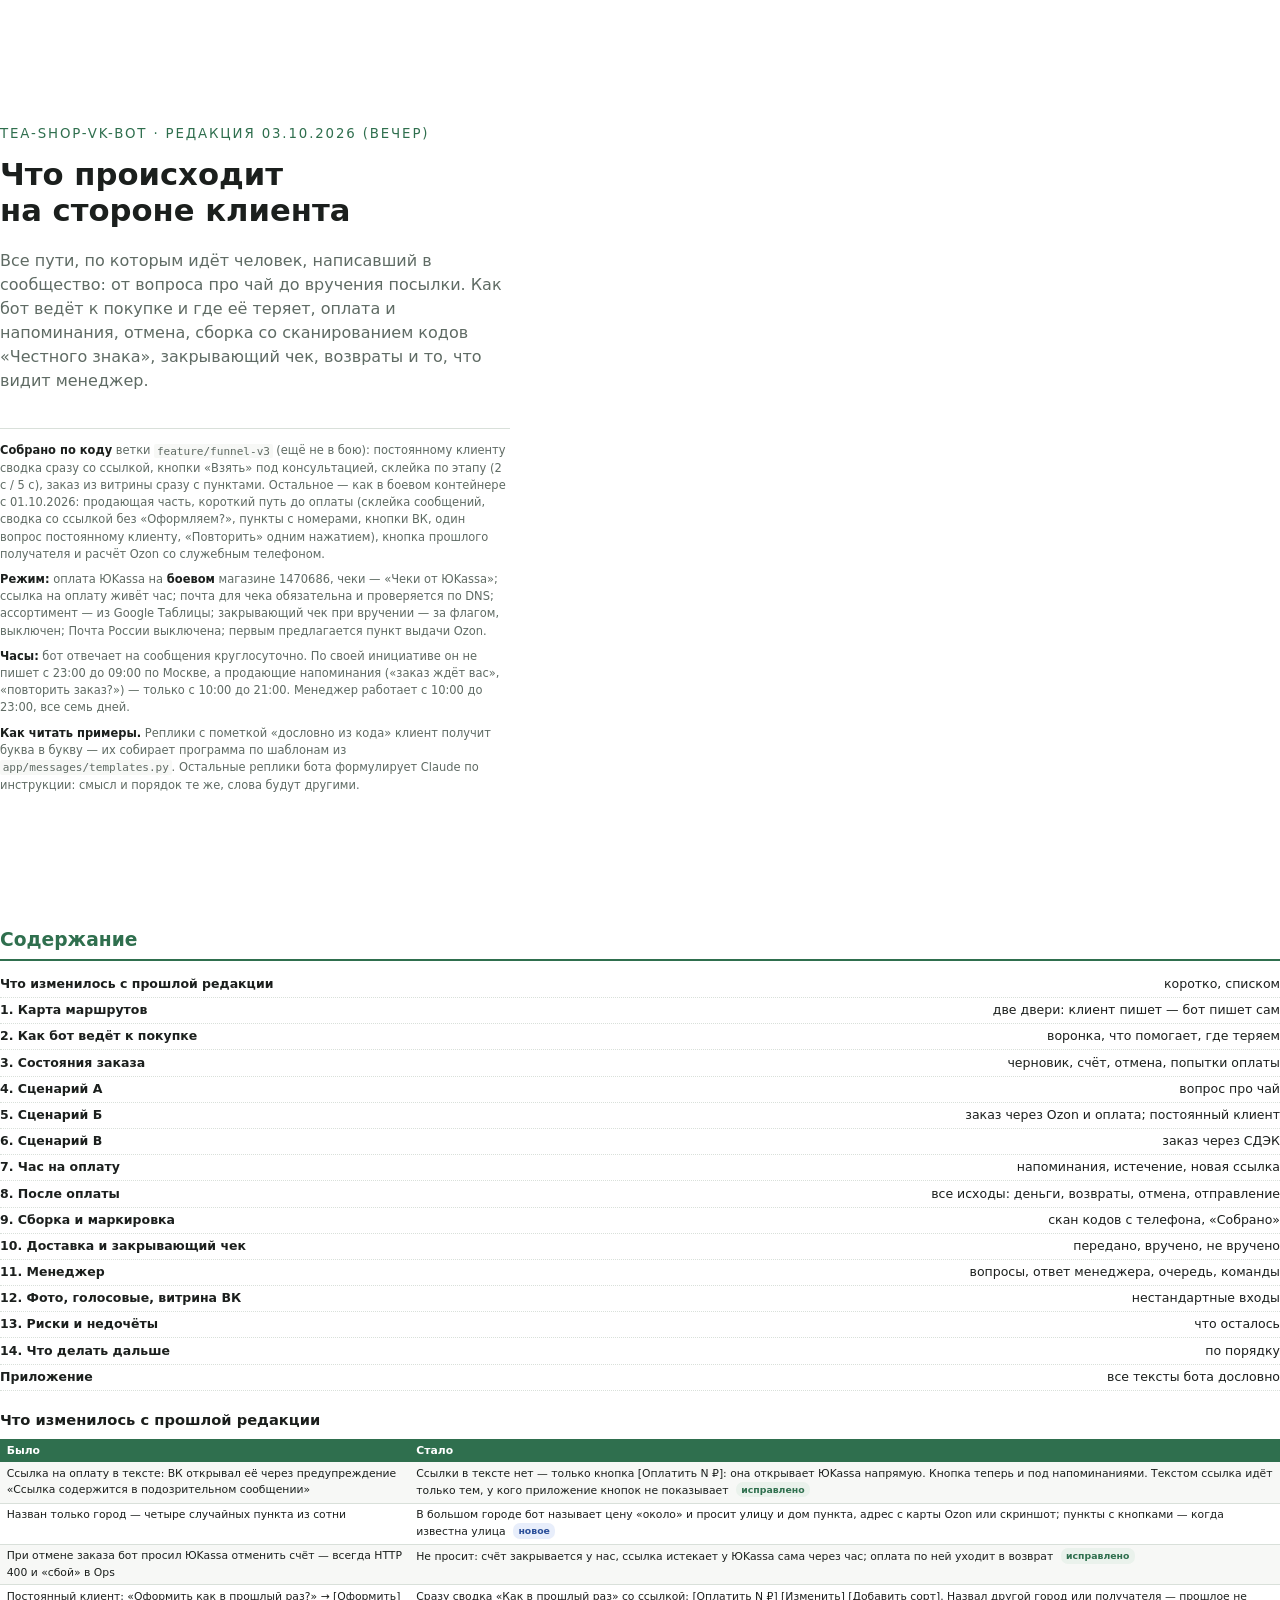
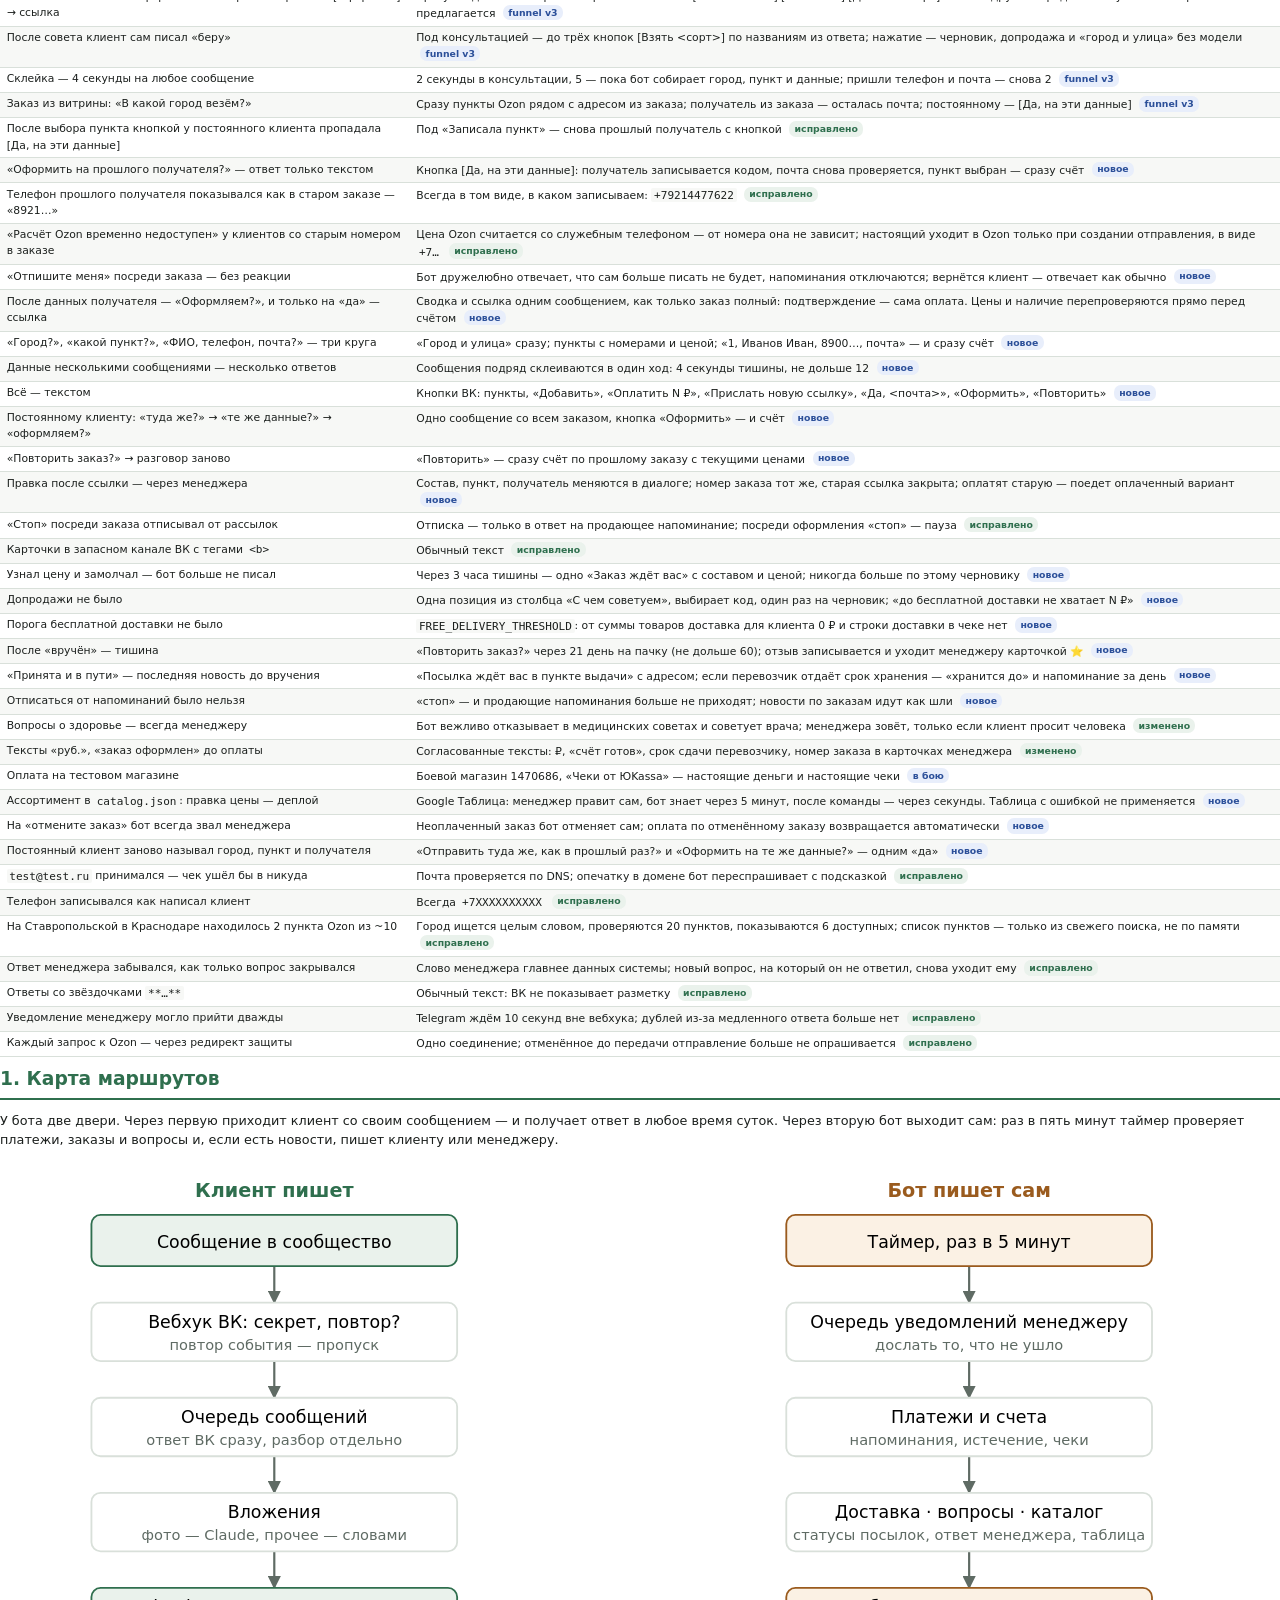
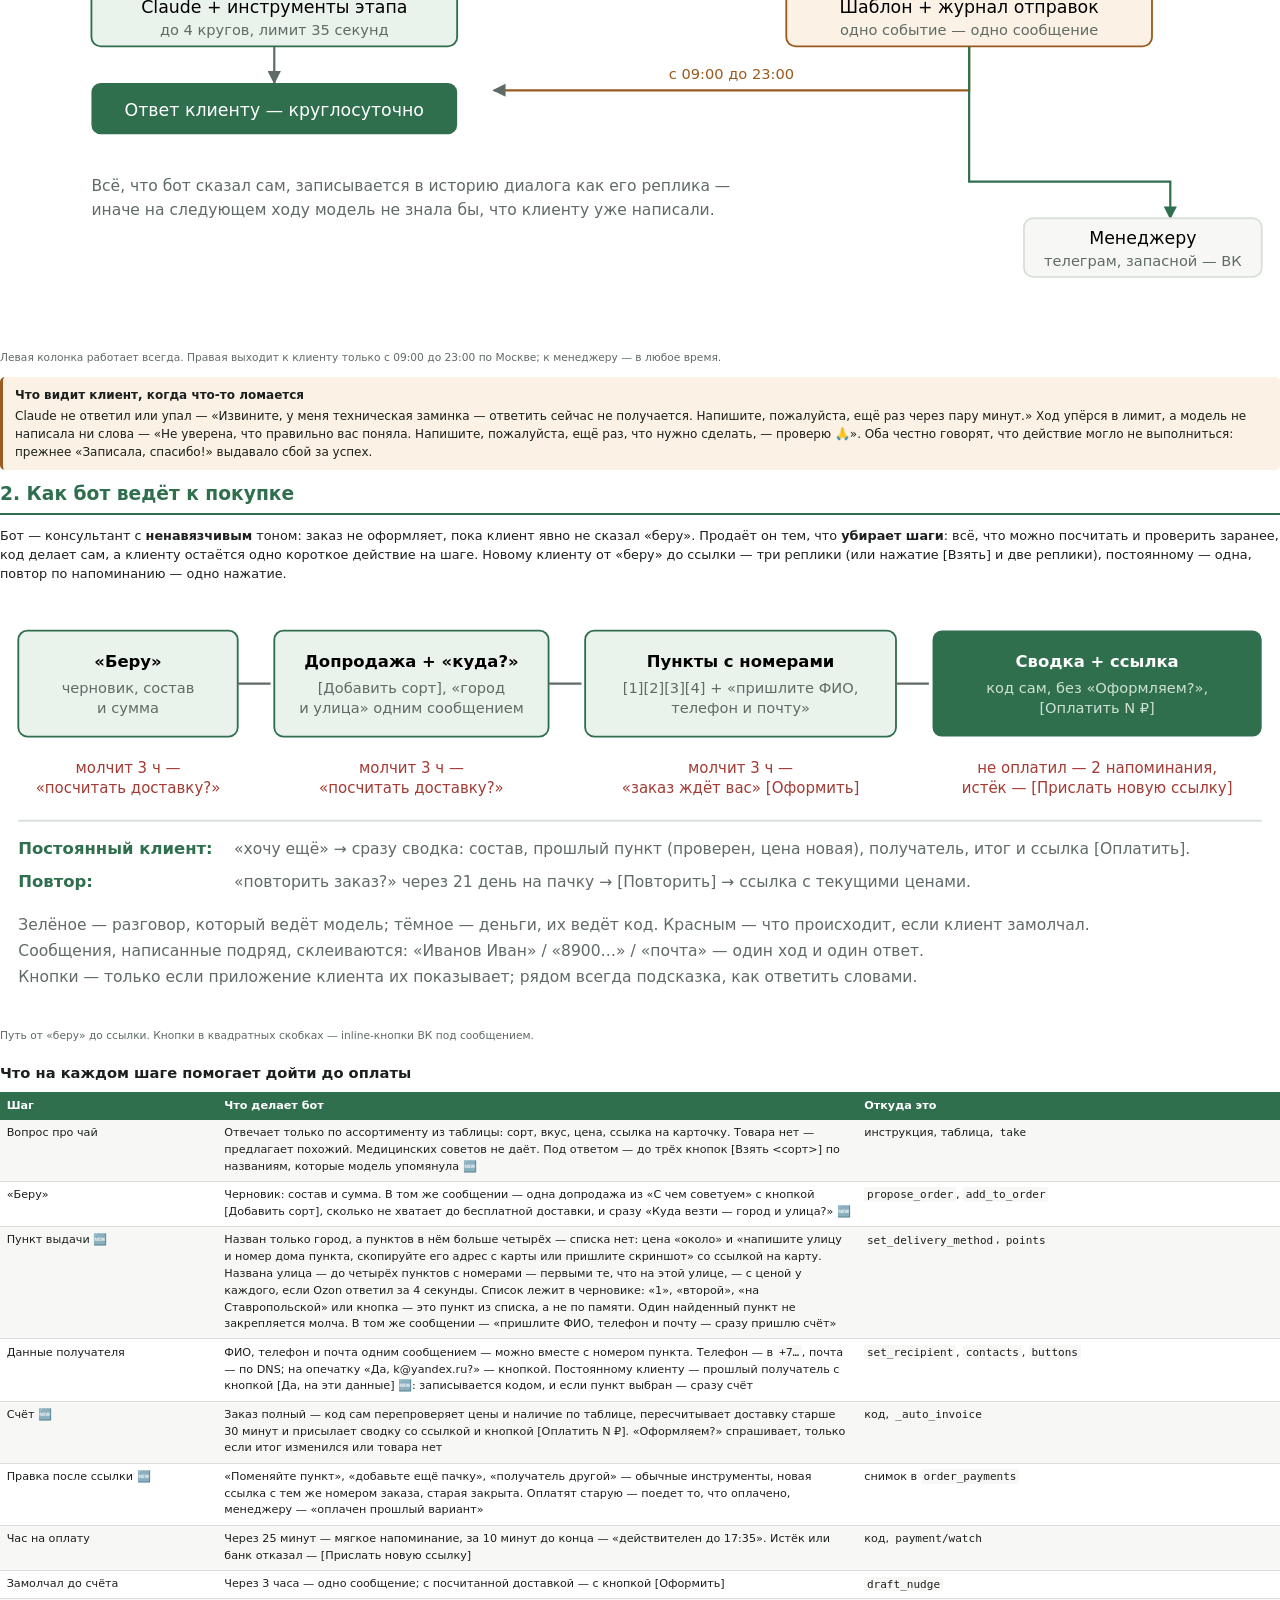
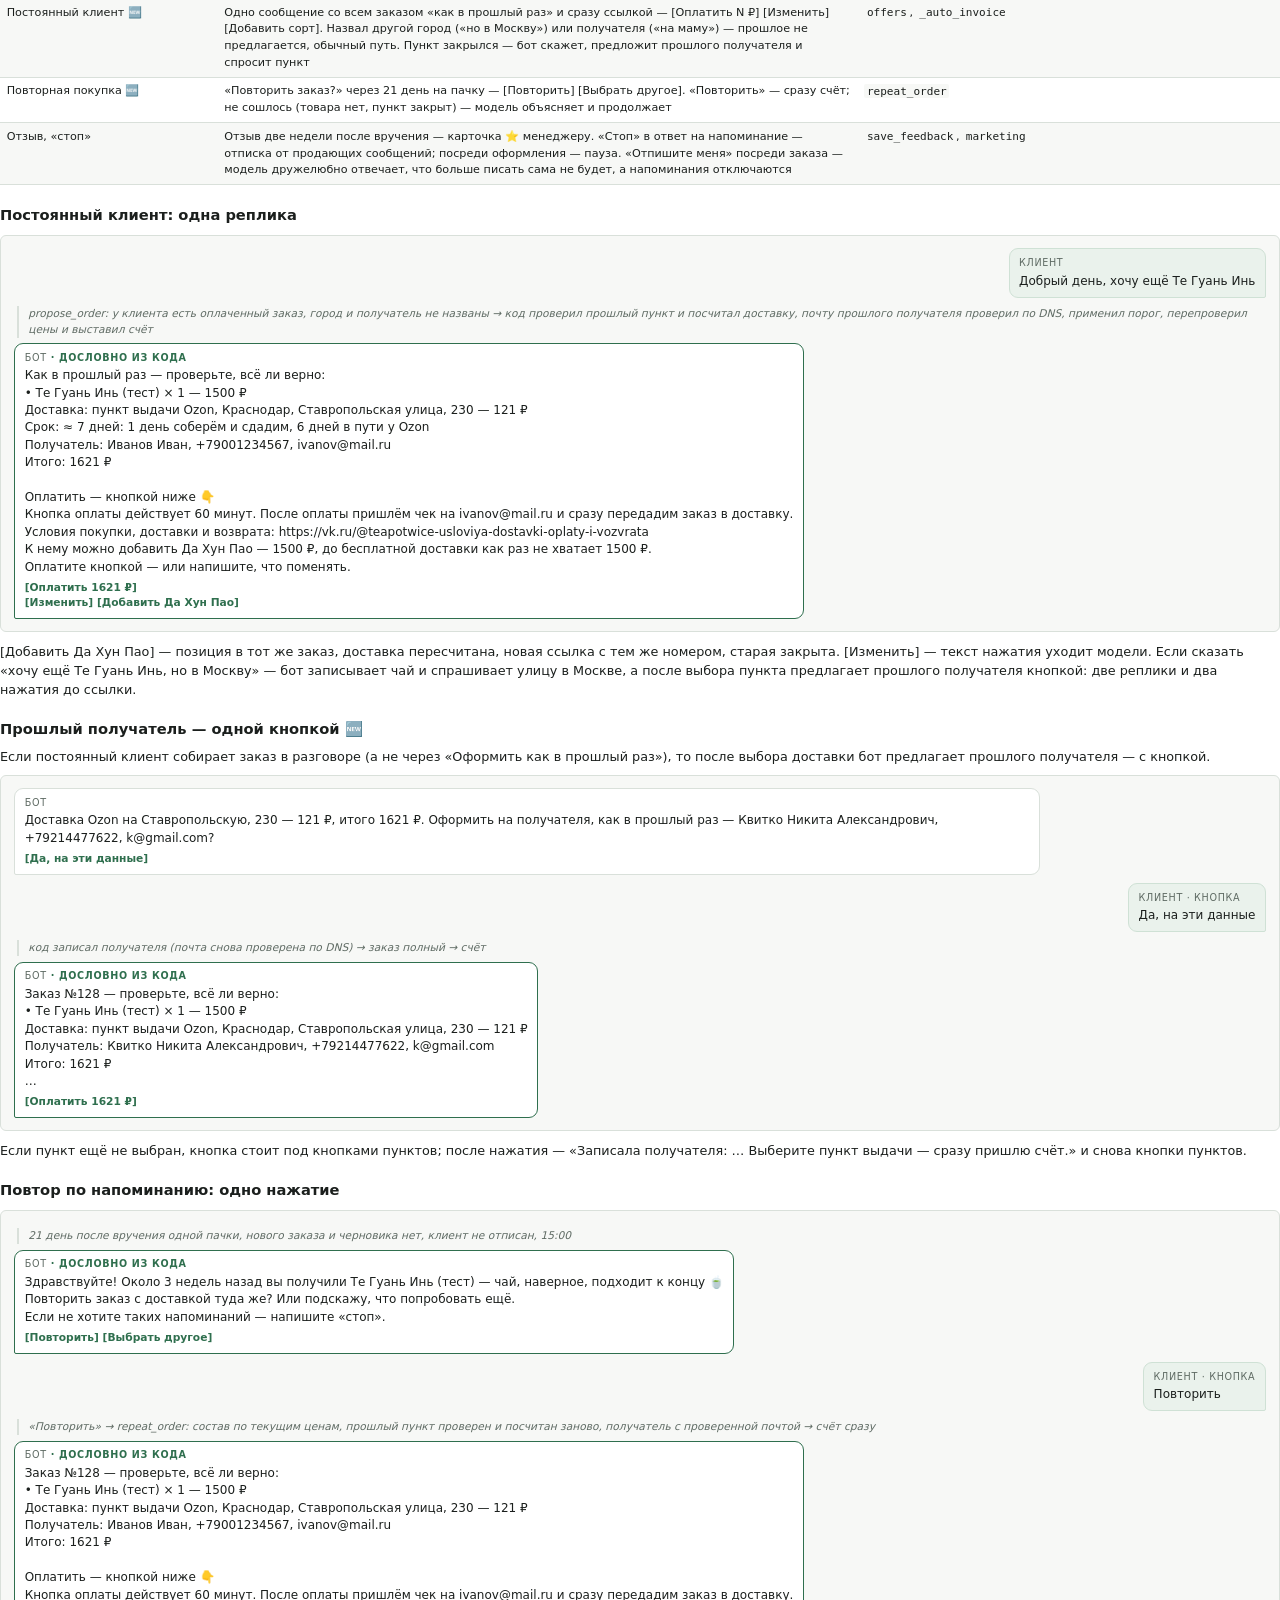
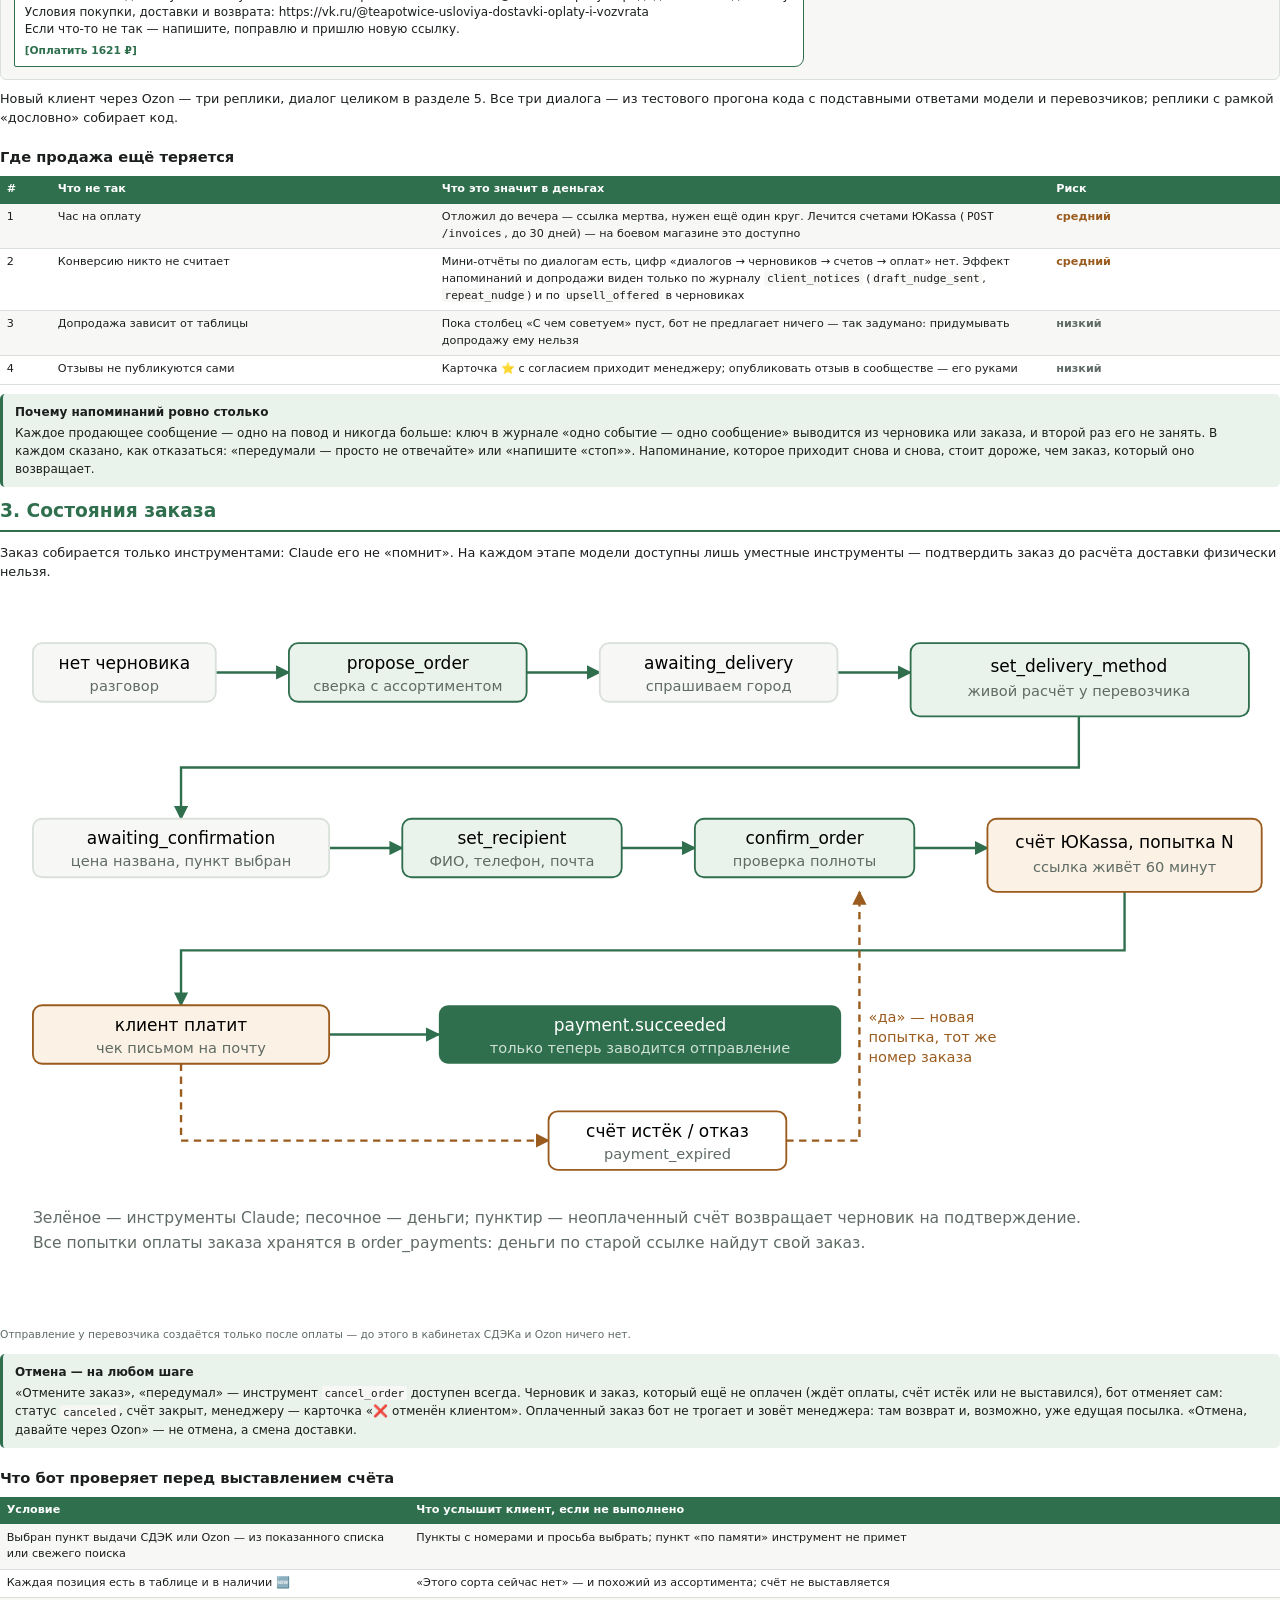
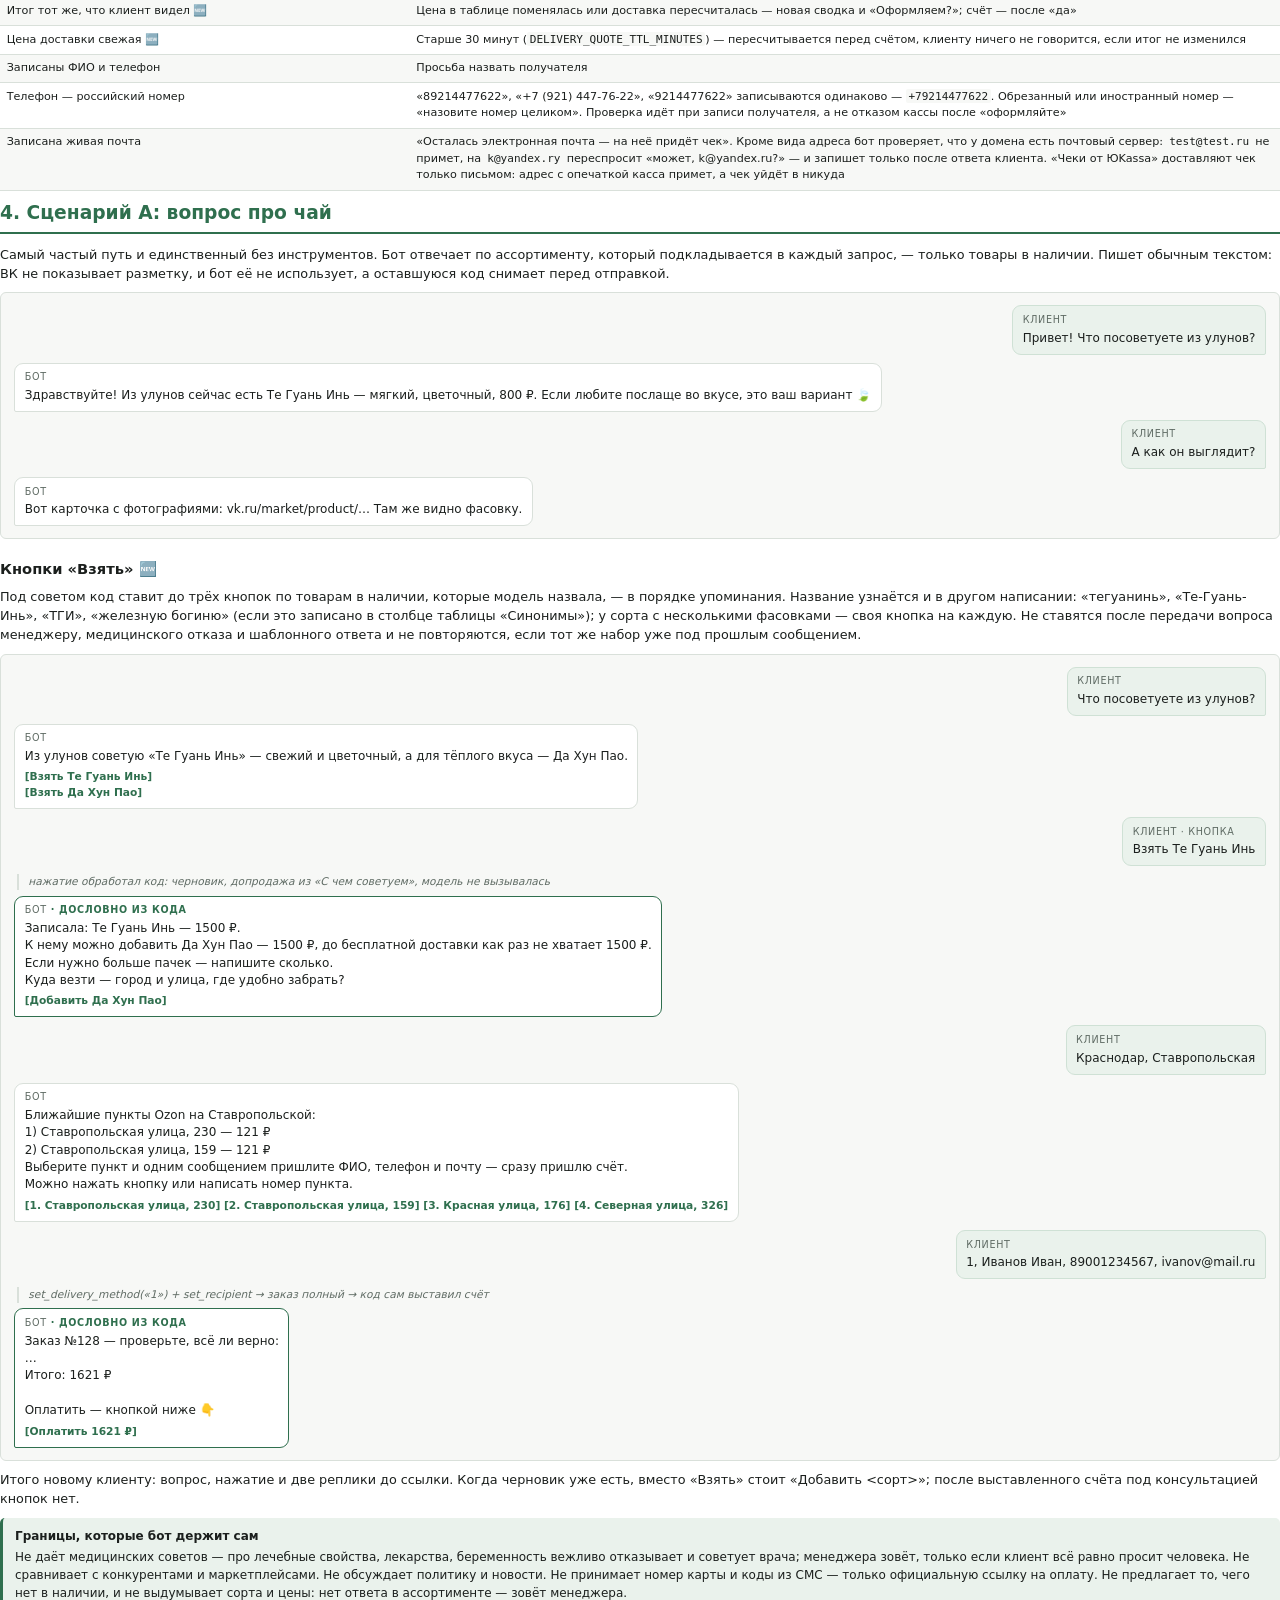
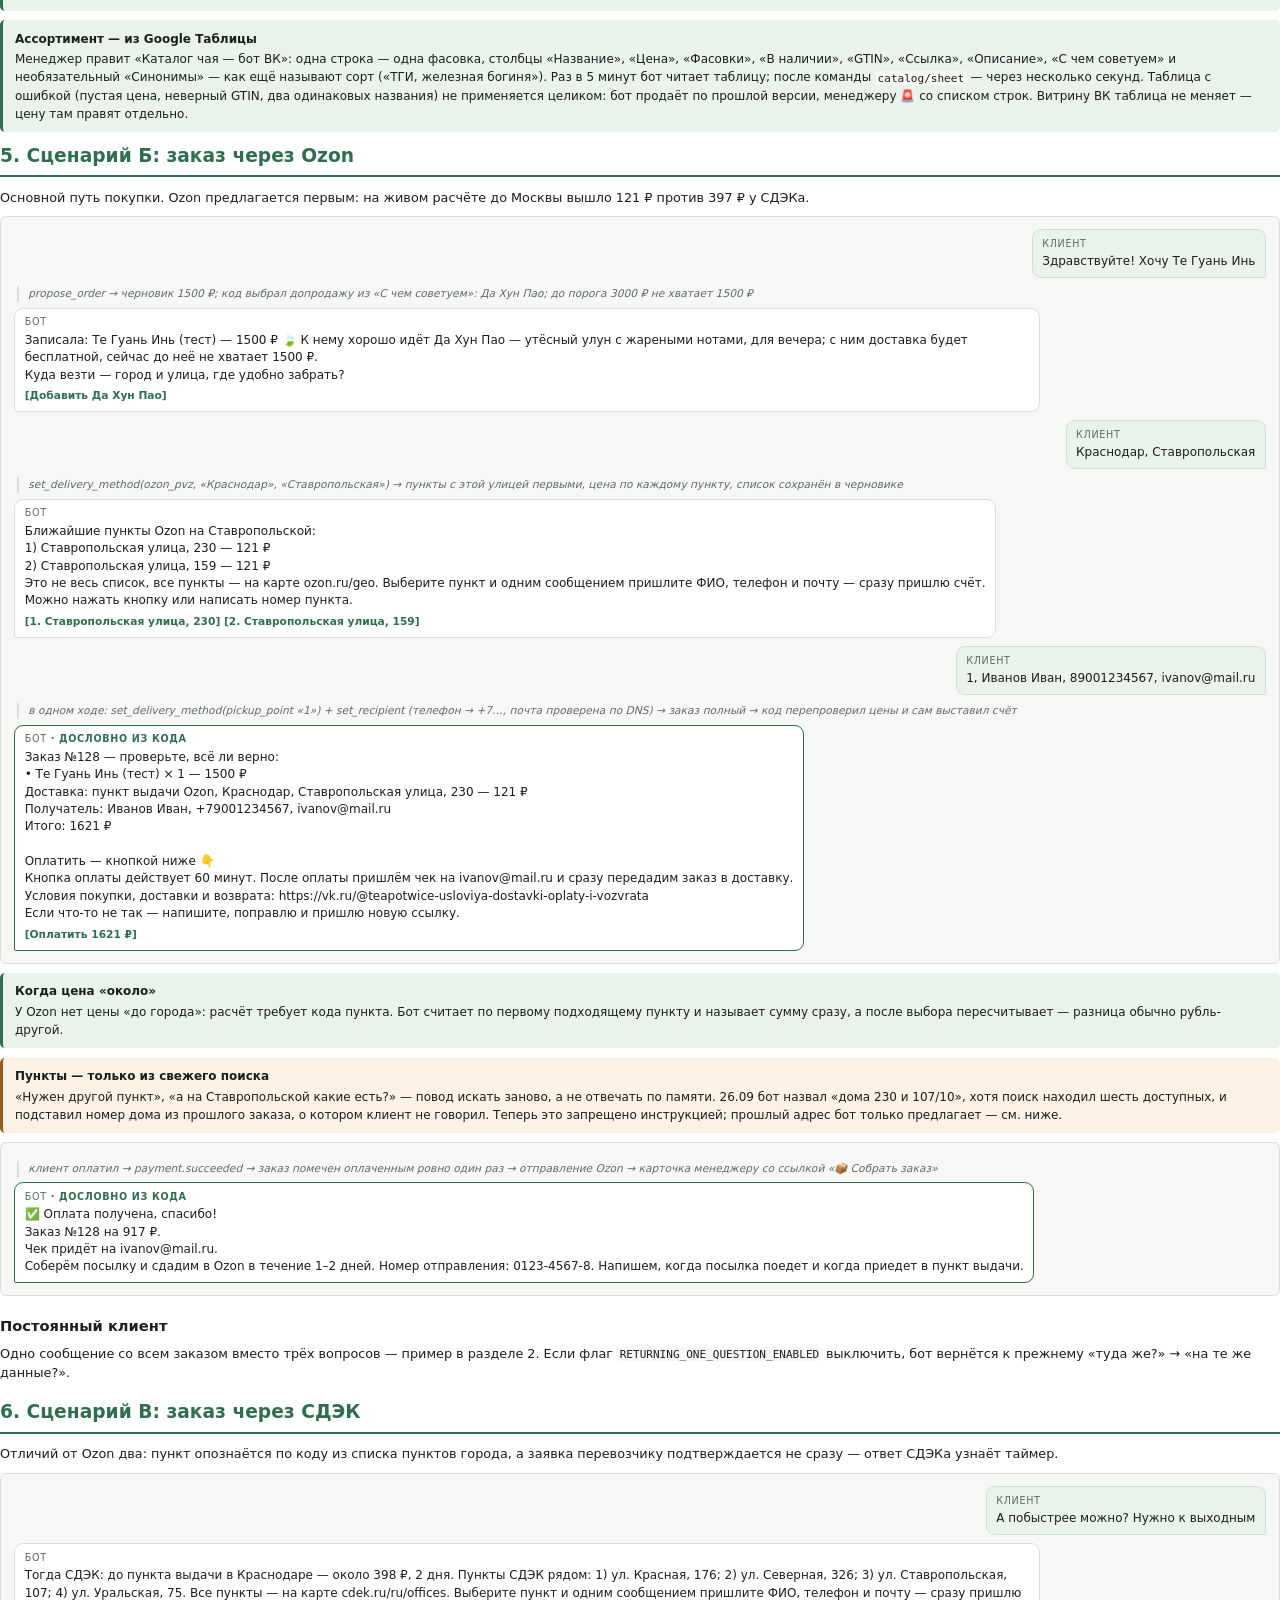
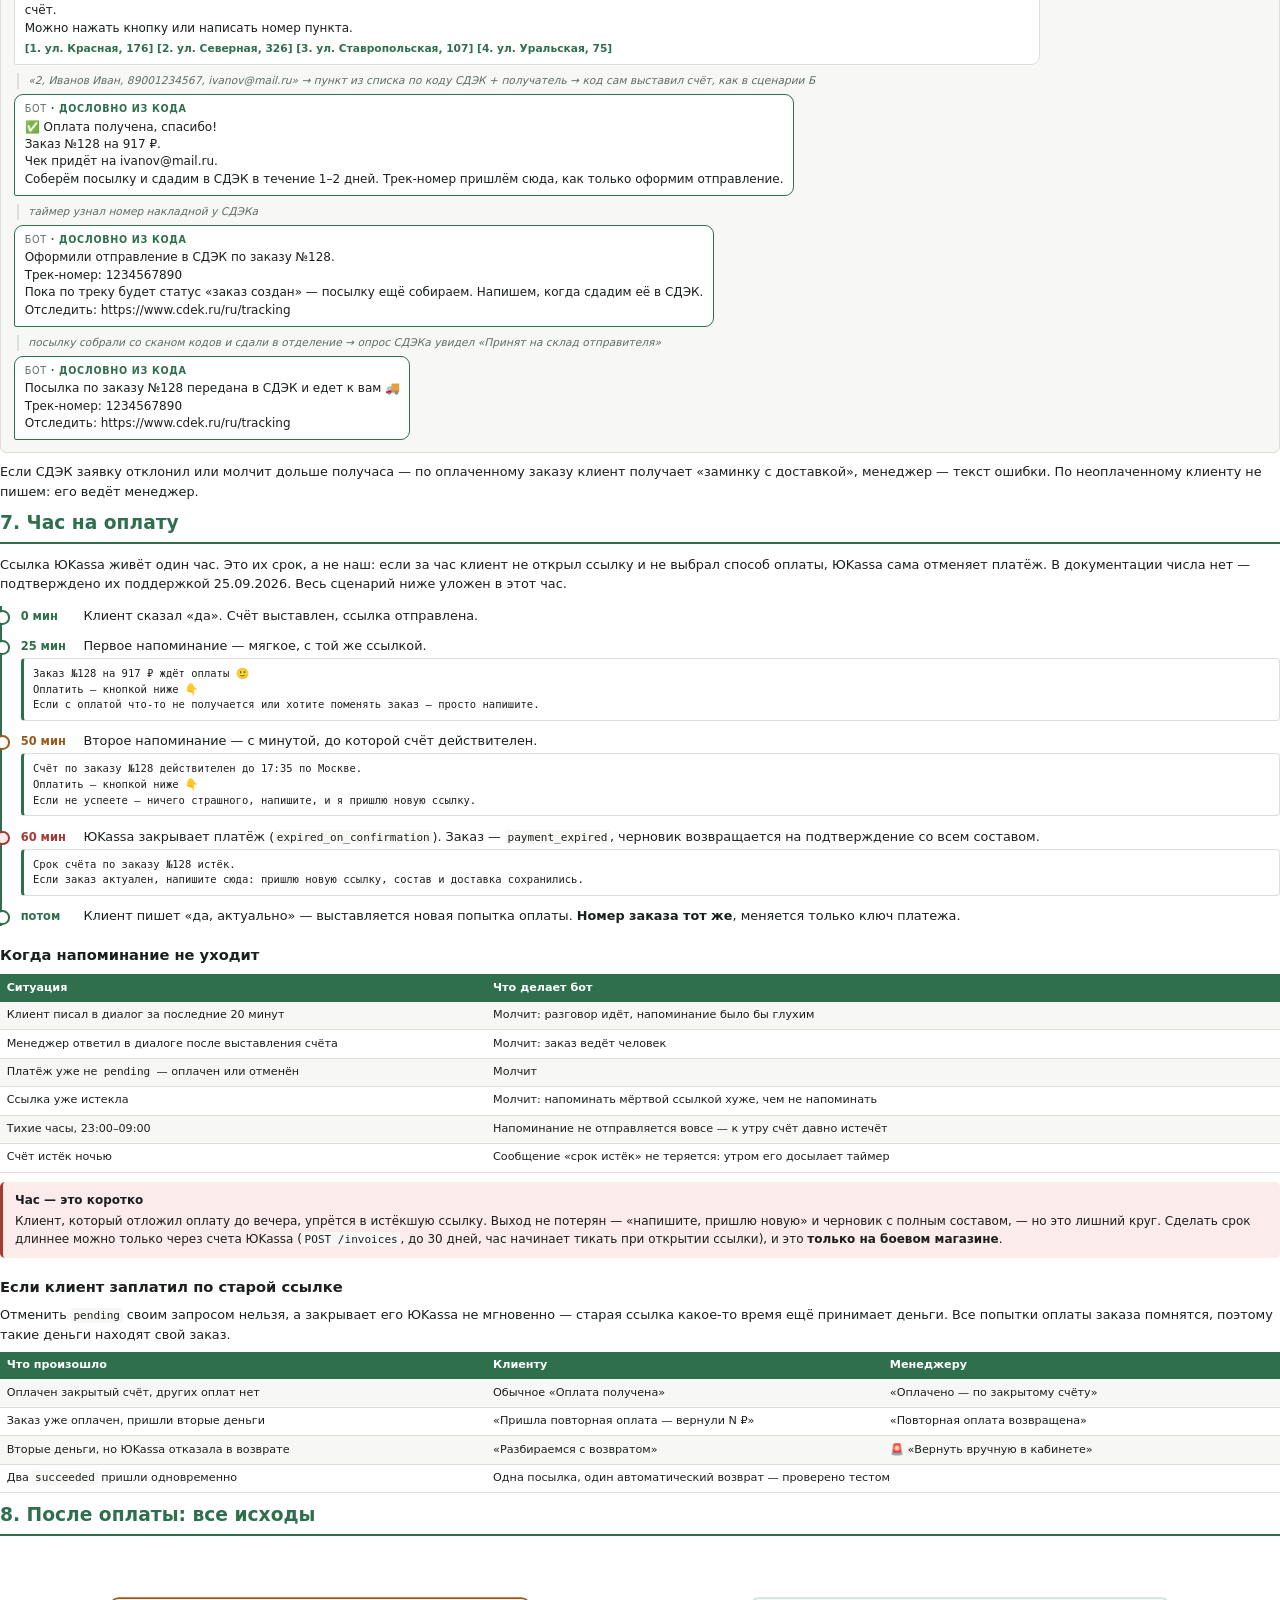
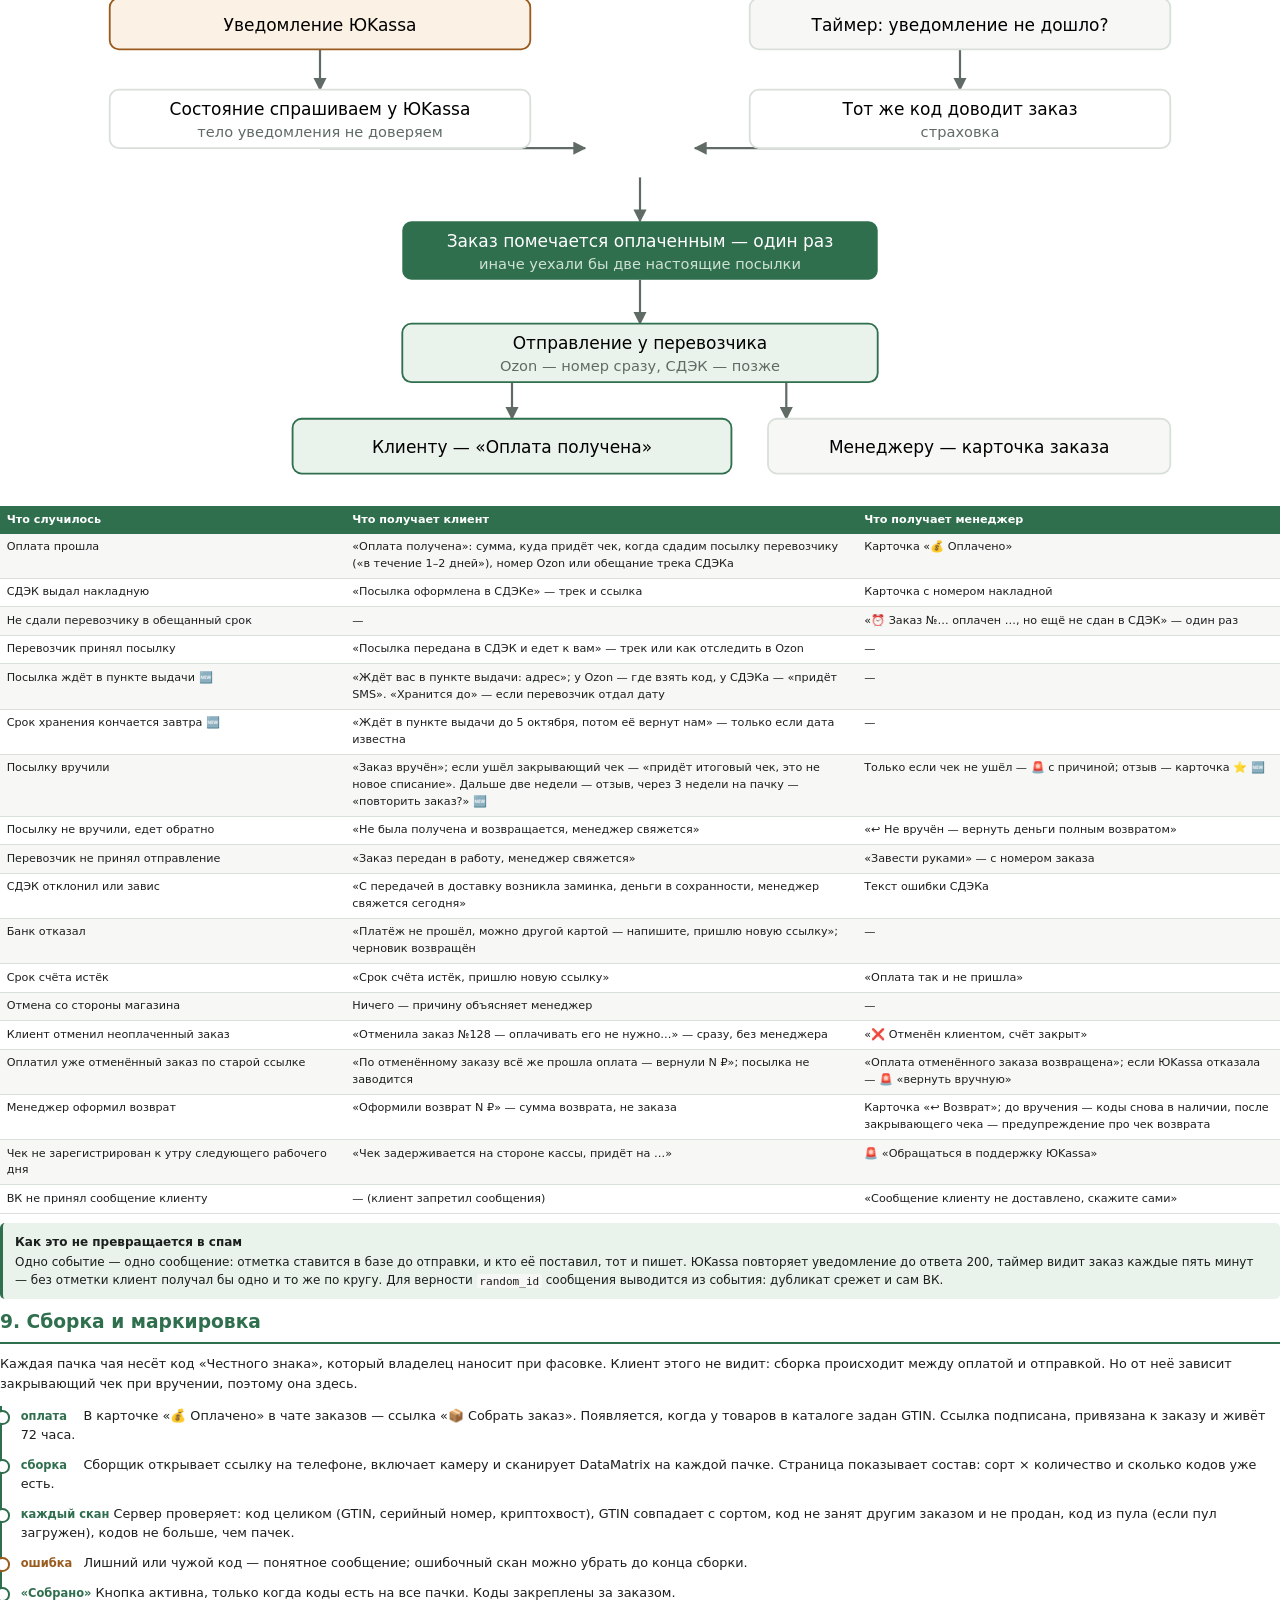
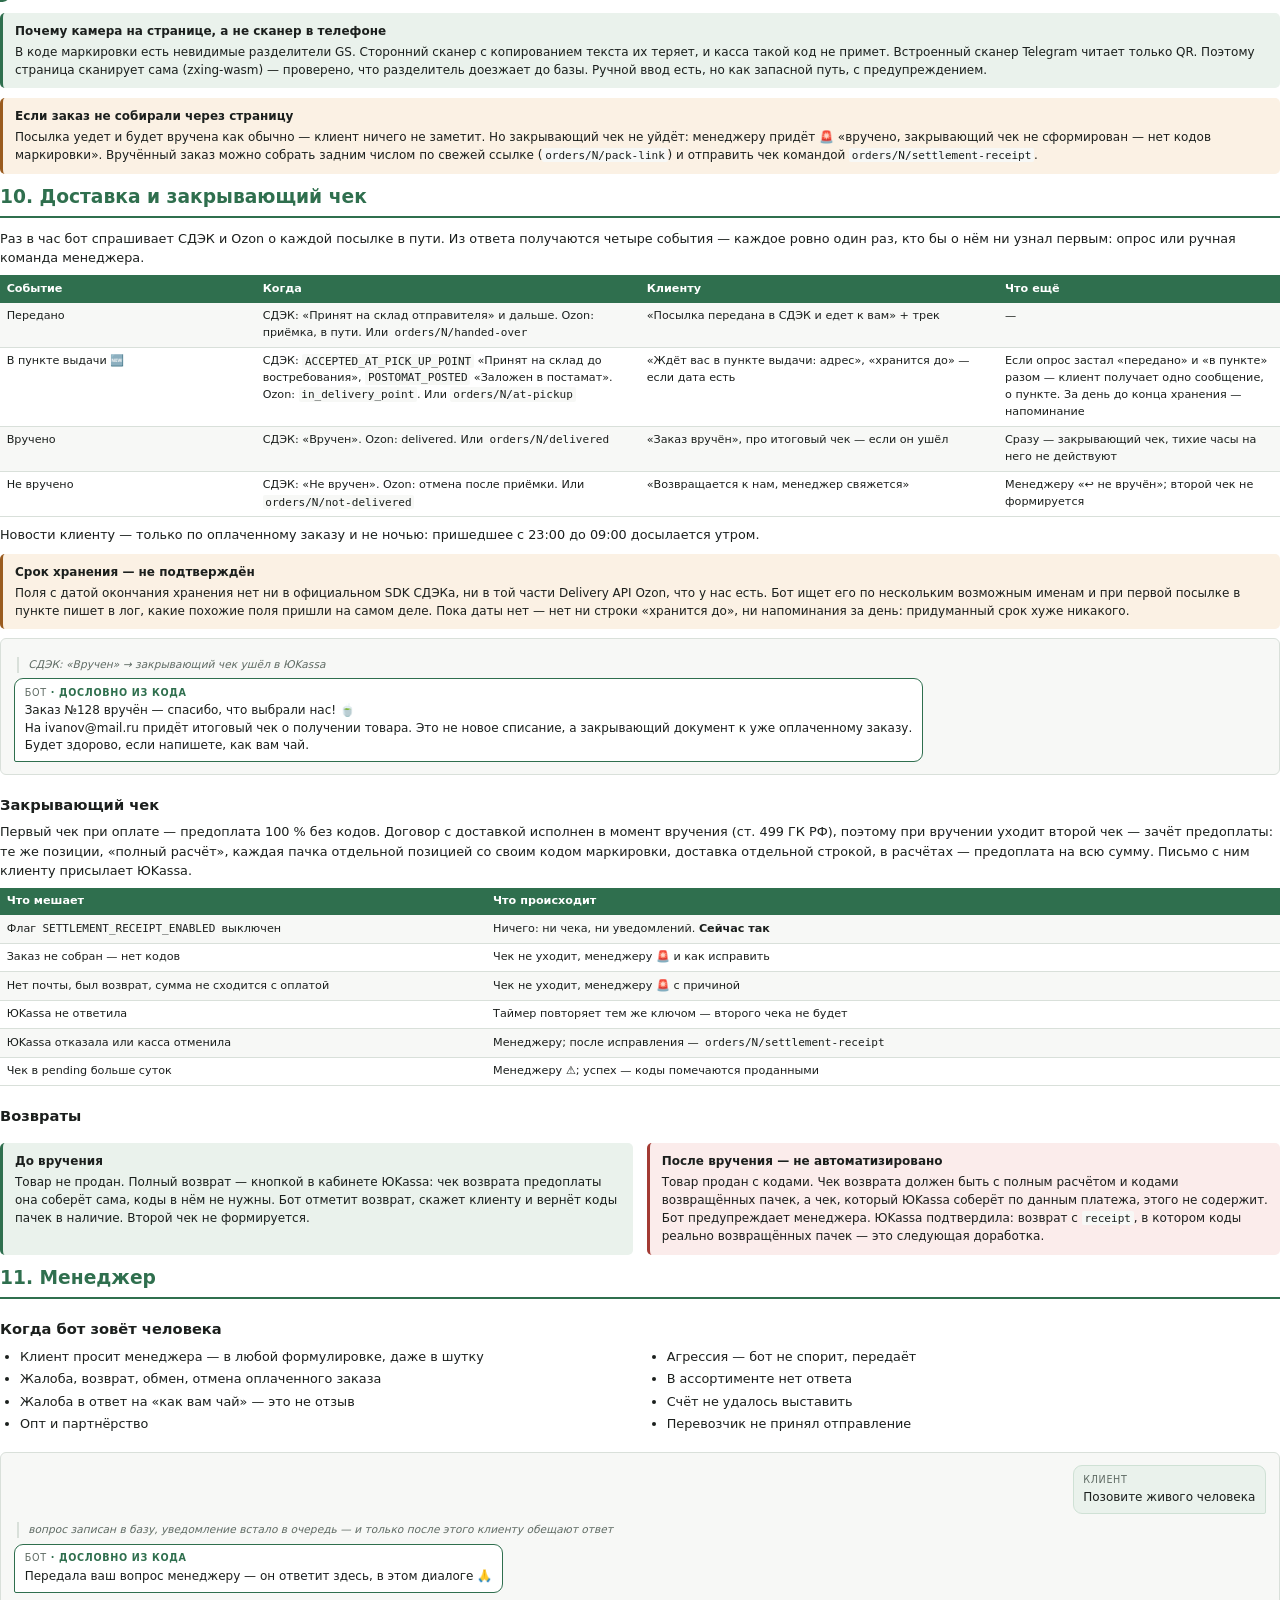
==== docs/client-flow/index.html @ f6e6ce0d "Payment link as a button only when the client sees buttons VK routes a YooKassa link in a community " ====
<!DOCTYPE html>
<html lang="ru"><head><meta charset="utf-8"><title>Флоу бота глазами клиента</title>
<link rel="stylesheet" href="style.css"></head><body>

<section class="cover">
  <div class="kicker">tea-shop-vk-bot · редакция 03.10.2026 (вечер)</div>
  <h1>Что происходит<br>на стороне клиента</h1>
  <div class="sub">Все пути, по которым идёт человек, написавший в сообщество: от вопроса про чай до вручения посылки. Как бот ведёт к покупке и где её теряет, оплата и напоминания, отмена, сборка со сканированием кодов «Честного знака», закрывающий чек, возвраты и то, что видит менеджер.</div>
  <div class="meta">
    <p><b>Собрано по коду</b> ветки <code>feature/funnel-v3</code> (ещё не в бою): постоянному клиенту сводка сразу со ссылкой, кнопки «Взять» под консультацией, склейка по этапу (2 с / 5 с), заказ из витрины сразу с пунктами. Остальное — как в боевом контейнере с 01.10.2026: продающая часть, короткий путь до оплаты (склейка сообщений, сводка со ссылкой без «Оформляем?», пункты с номерами, кнопки ВК, один вопрос постоянному клиенту, «Повторить» одним нажатием), кнопка прошлого получателя и расчёт Ozon со служебным телефоном.</p>
    <p><b>Режим:</b> оплата ЮKassa на <b>боевом</b> магазине 1470686, чеки — «Чеки от ЮKassa»; ссылка на оплату живёт час; почта для чека обязательна и проверяется по DNS; ассортимент — из Google Таблицы; закрывающий чек при вручении — за флагом, выключен; Почта России выключена; первым предлагается пункт выдачи Ozon.</p>
    <p><b>Часы:</b> бот отвечает на сообщения круглосуточно. По своей инициативе он не пишет с 23:00 до 09:00 по Москве, а продающие напоминания («заказ ждёт вас», «повторить заказ?») — только с 10:00 до 21:00. Менеджер работает с 10:00 до 23:00, все семь дней.</p>
    <p><b>Как читать примеры.</b> Реплики с пометкой «дословно из кода» клиент получит буква в букву — их собирает программа по шаблонам из <code>app/messages/templates.py</code>. Остальные реплики бота формулирует Claude по инструкции: смысл и порядок те же, слова будут другими.</p>
  </div>
</section>

<section class="section">
<h2>Содержание</h2>
<div class="toc">
  <div><b>Что изменилось с прошлой редакции</b><span>коротко, списком</span></div>
  <div><b>1. Карта маршрутов</b><span>две двери: клиент пишет — бот пишет сам</span></div>
  <div><b>2. Как бот ведёт к покупке</b><span>воронка, что помогает, где теряем</span></div>
  <div><b>3. Состояния заказа</b><span>черновик, счёт, отмена, попытки оплаты</span></div>
  <div><b>4. Сценарий А</b><span>вопрос про чай</span></div>
  <div><b>5. Сценарий Б</b><span>заказ через Ozon и оплата; постоянный клиент</span></div>
  <div><b>6. Сценарий В</b><span>заказ через СДЭК</span></div>
  <div><b>7. Час на оплату</b><span>напоминания, истечение, новая ссылка</span></div>
  <div><b>8. После оплаты</b><span>все исходы: деньги, возвраты, отмена, отправление</span></div>
  <div><b>9. Сборка и маркировка</b><span>скан кодов с телефона, «Собрано»</span></div>
  <div><b>10. Доставка и закрывающий чек</b><span>передано, вручено, не вручено</span></div>
  <div><b>11. Менеджер</b><span>вопросы, ответ менеджера, очередь, команды</span></div>
  <div><b>12. Фото, голосовые, витрина ВК</b><span>нестандартные входы</span></div>
  <div><b>13. Риски и недочёты</b><span>что осталось</span></div>
  <div><b>14. Что делать дальше</b><span>по порядку</span></div>
  <div><b>Приложение</b><span>все тексты бота дословно</span></div>
</div>

<h3>Что изменилось с прошлой редакции</h3>
<table class="changes">
  <tr><th style="width:32%">Было</th><th>Стало</th></tr>
  <tr><td>Ссылка на оплату в тексте: ВК открывал её через предупреждение «Ссылка содержится в подозрительном сообщении»</td><td>Ссылки в тексте нет — только кнопка [Оплатить N ₽]: она открывает ЮKassa напрямую. Кнопка теперь и под напоминаниями. Текстом ссылка идёт только тем, у кого приложение кнопок не показывает <span class="fixed">исправлено</span></td></tr>
  <tr><td>Назван только город — четыре случайных пункта из сотни</td><td>В большом городе бот называет цену «около» и просит улицу и дом пункта, адрес с карты Ozon или скриншот; пункты с кнопками — когда известна улица <span class="new">новое</span></td></tr>
  <tr><td>При отмене заказа бот просил ЮKassa отменить счёт — всегда HTTP 400 и «сбой» в Ops</td><td>Не просит: счёт закрывается у нас, ссылка истекает у ЮKassa сама через час; оплата по ней уходит в возврат <span class="fixed">исправлено</span></td></tr>
  <tr><td>Постоянный клиент: «Оформить как в прошлый раз?» → [Оформить] → ссылка</td><td>Сразу сводка «Как в прошлый раз» со ссылкой: [Оплатить N ₽] [Изменить] [Добавить сорт]. Назвал другой город или получателя — прошлое не предлагается <span class="new">funnel v3</span></td></tr>
  <tr><td>После совета клиент сам писал «беру»</td><td>Под консультацией — до трёх кнопок [Взять &lt;сорт&gt;] по названиям из ответа; нажатие — черновик, допродажа и «город и улица» без модели <span class="new">funnel v3</span></td></tr>
  <tr><td>Склейка — 4 секунды на любое сообщение</td><td>2 секунды в консультации, 5 — пока бот собирает город, пункт и данные; пришли телефон и почта — снова 2 <span class="new">funnel v3</span></td></tr>
  <tr><td>Заказ из витрины: «В какой город везём?»</td><td>Сразу пункты Ozon рядом с адресом из заказа; получатель из заказа — осталась почта; постоянному — [Да, на эти данные] <span class="new">funnel v3</span></td></tr>
  <tr><td>После выбора пункта кнопкой у постоянного клиента пропадала [Да, на эти данные]</td><td>Под «Записала пункт» — снова прошлый получатель с кнопкой <span class="fixed">исправлено</span></td></tr>
  <tr><td>«Оформить на прошлого получателя?» — ответ только текстом</td><td>Кнопка [Да, на эти данные]: получатель записывается кодом, почта снова проверяется, пункт выбран — сразу счёт <span class="new">новое</span></td></tr>
  <tr><td>Телефон прошлого получателя показывался как в старом заказе — «8921…»</td><td>Всегда в том виде, в каком записываем: <code>+79214477622</code> <span class="fixed">исправлено</span></td></tr>
  <tr><td>«Расчёт Ozon временно недоступен» у клиентов со старым номером в заказе</td><td>Цена Ozon считается со служебным телефоном — от номера она не зависит; настоящий уходит в Ozon только при создании отправления, в виде <code>+7…</code> <span class="fixed">исправлено</span></td></tr>
  <tr><td>«Отпишите меня» посреди заказа — без реакции</td><td>Бот дружелюбно отвечает, что сам больше писать не будет, напоминания отключаются; вернётся клиент — отвечает как обычно <span class="new">новое</span></td></tr>
  <tr><td>После данных получателя — «Оформляем?», и только на «да» — ссылка</td><td>Сводка и ссылка одним сообщением, как только заказ полный: подтверждение — сама оплата. Цены и наличие перепроверяются прямо перед счётом <span class="new">новое</span></td></tr>
  <tr><td>«Город?», «какой пункт?», «ФИО, телефон, почта?» — три круга</td><td>«Город и улица» сразу; пункты с номерами и ценой; «1, Иванов Иван, 8900…, почта» — и сразу счёт <span class="new">новое</span></td></tr>
  <tr><td>Данные несколькими сообщениями — несколько ответов</td><td>Сообщения подряд склеиваются в один ход: 4 секунды тишины, не дольше 12 <span class="new">новое</span></td></tr>
  <tr><td>Всё — текстом</td><td>Кнопки ВК: пункты, «Добавить», «Оплатить N ₽», «Прислать новую ссылку», «Да, &lt;почта&gt;», «Оформить», «Повторить» <span class="new">новое</span></td></tr>
  <tr><td>Постоянному клиенту: «туда же?» → «те же данные?» → «оформляем?»</td><td>Одно сообщение со всем заказом, кнопка «Оформить» — и счёт <span class="new">новое</span></td></tr>
  <tr><td>«Повторить заказ?» → разговор заново</td><td>«Повторить» — сразу счёт по прошлому заказу с текущими ценами <span class="new">новое</span></td></tr>
  <tr><td>Правка после ссылки — через менеджера</td><td>Состав, пункт, получатель меняются в диалоге; номер заказа тот же, старая ссылка закрыта; оплатят старую — поедет оплаченный вариант <span class="new">новое</span></td></tr>
  <tr><td>«Стоп» посреди заказа отписывал от рассылок</td><td>Отписка — только в ответ на продающее напоминание; посреди оформления «стоп» — пауза <span class="fixed">исправлено</span></td></tr>
  <tr><td>Карточки в запасном канале ВК с тегами <code>&lt;b&gt;</code></td><td>Обычный текст <span class="fixed">исправлено</span></td></tr>
  <tr><td>Узнал цену и замолчал — бот больше не писал</td><td>Через 3 часа тишины — одно «Заказ ждёт вас» с составом и ценой; никогда больше по этому черновику <span class="new">новое</span></td></tr>
  <tr><td>Допродажи не было</td><td>Одна позиция из столбца «С чем советуем», выбирает код, один раз на черновик; «до бесплатной доставки не хватает N ₽» <span class="new">новое</span></td></tr>
  <tr><td>Порога бесплатной доставки не было</td><td><code>FREE_DELIVERY_THRESHOLD</code>: от суммы товаров доставка для клиента 0 ₽ и строки доставки в чеке нет <span class="new">новое</span></td></tr>
  <tr><td>После «вручён» — тишина</td><td>«Повторить заказ?» через 21 день на пачку (не дольше 60); отзыв записывается и уходит менеджеру карточкой ⭐ <span class="new">новое</span></td></tr>
  <tr><td>«Принята и в пути» — последняя новость до вручения</td><td>«Посылка ждёт вас в пункте выдачи» с адресом; если перевозчик отдаёт срок хранения — «хранится до» и напоминание за день <span class="new">новое</span></td></tr>
  <tr><td>Отписаться от напоминаний было нельзя</td><td>«стоп» — и продающие напоминания больше не приходят; новости по заказам идут как шли <span class="new">новое</span></td></tr>
  <tr><td>Вопросы о здоровье — всегда менеджеру</td><td>Бот вежливо отказывает в медицинских советах и советует врача; менеджера зовёт, только если клиент просит человека <span class="fixed">изменено</span></td></tr>
  <tr><td>Тексты «руб.», «заказ оформлен» до оплаты</td><td>Согласованные тексты: ₽, «счёт готов», срок сдачи перевозчику, номер заказа в карточках менеджера <span class="fixed">изменено</span></td></tr>
  <tr><td>Оплата на тестовом магазине</td><td>Боевой магазин 1470686, «Чеки от ЮKassa» — настоящие деньги и настоящие чеки <span class="new">в бою</span></td></tr>
  <tr><td>Ассортимент в <code>catalog.json</code>: правка цены — деплой</td><td>Google Таблица: менеджер правит сам, бот знает через 5 минут, после команды — через секунды. Таблица с ошибкой не применяется <span class="new">новое</span></td></tr>
  <tr><td>На «отмените заказ» бот всегда звал менеджера</td><td>Неоплаченный заказ бот отменяет сам; оплата по отменённому заказу возвращается автоматически <span class="new">новое</span></td></tr>
  <tr><td>Постоянный клиент заново называл город, пункт и получателя</td><td>«Отправить туда же, как в прошлый раз?» и «Оформить на те же данные?» — одним «да» <span class="new">новое</span></td></tr>
  <tr><td><code>test@test.ru</code> принимался — чек ушёл бы в никуда</td><td>Почта проверяется по DNS; опечатку в домене бот переспрашивает с подсказкой <span class="fixed">исправлено</span></td></tr>
  <tr><td>Телефон записывался как написал клиент</td><td>Всегда <code>+7XXXXXXXXXX</code> <span class="fixed">исправлено</span></td></tr>
  <tr><td>На Ставропольской в Краснодаре находилось 2 пункта Ozon из ~10</td><td>Город ищется целым словом, проверяются 20 пунктов, показываются 6 доступных; список пунктов — только из свежего поиска, не по памяти <span class="fixed">исправлено</span></td></tr>
  <tr><td>Ответ менеджера забывался, как только вопрос закрывался</td><td>Слово менеджера главнее данных системы; новый вопрос, на который он не ответил, снова уходит ему <span class="fixed">исправлено</span></td></tr>
  <tr><td>Ответы со звёздочками <code>**…**</code></td><td>Обычный текст: ВК не показывает разметку <span class="fixed">исправлено</span></td></tr>
  <tr><td>Уведомление менеджеру могло прийти дважды</td><td>Telegram ждём 10 секунд вне вебхука; дублей из-за медленного ответа больше нет <span class="fixed">исправлено</span></td></tr>
  <tr><td>Каждый запрос к Ozon — через редирект защиты</td><td>Одно соединение; отменённое до передачи отправление больше не опрашивается <span class="fixed">исправлено</span></td></tr>
</table>
</section>

<section class="section">
<h2>1. Карта маршрутов</h2>
<p>У бота две двери. Через первую приходит клиент со своим сообщением — и получает ответ в любое время суток. Через вторую бот выходит сам: раз в пять минут таймер проверяет платежи, заказы и вопросы и, если есть новости, пишет клиенту или менеджеру.</p>

<figure>
<svg viewBox="0 0 700 430" xmlns="http://www.w3.org/2000/svg" font-family="DejaVu Sans" font-size="9.5">
  <defs>
    <marker id="a" viewBox="0 0 10 10" refX="9" refY="5" markerWidth="6" markerHeight="6" orient="auto-start-reverse"><path d="M0,0 L10,5 L0,10 z" fill="#5f6b64"/></marker>
    <marker id="g" viewBox="0 0 10 10" refX="9" refY="5" markerWidth="6" markerHeight="6" orient="auto-start-reverse"><path d="M0,0 L10,5 L0,10 z" fill="#2f6f4e"/></marker>
  </defs>

  <text x="150" y="20" text-anchor="middle" font-weight="bold" fill="#2f6f4e" font-size="10.5">Клиент пишет</text>
  <text x="530" y="20" text-anchor="middle" font-weight="bold" fill="#9a5b1e" font-size="10.5">Бот пишет сам</text>

  <g stroke="#5f6b64" stroke-width="1.2" fill="none" marker-end="url(#a)">
    <path d="M150,58 V78"/><path d="M150,110 V130"/><path d="M150,162 V182"/><path d="M150,214 V234"/><path d="M150,266 V286"/>
    <path d="M530,58 V78"/><path d="M530,110 V130"/><path d="M530,162 V182"/><path d="M530,214 V234"/>
  </g>

  <g>
    <rect x="50" y="30" width="200" height="28" rx="5" fill="#eaf2ec" stroke="#2f6f4e"/>
    <text x="150" y="48" text-anchor="middle">Сообщение в сообщество</text>
    <rect x="50" y="78" width="200" height="32" rx="5" fill="#fff" stroke="#d9e0da"/>
    <text x="150" y="92" text-anchor="middle">Вебхук ВК: секрет, повтор?</text>
    <text x="150" y="104" text-anchor="middle" fill="#5f6b64" font-size="8">повтор события — пропуск</text>
    <rect x="50" y="130" width="200" height="32" rx="5" fill="#fff" stroke="#d9e0da"/>
    <text x="150" y="144" text-anchor="middle">Очередь сообщений</text>
    <text x="150" y="156" text-anchor="middle" fill="#5f6b64" font-size="8">ответ ВК сразу, разбор отдельно</text>
    <rect x="50" y="182" width="200" height="32" rx="5" fill="#fff" stroke="#d9e0da"/>
    <text x="150" y="196" text-anchor="middle">Вложения</text>
    <text x="150" y="208" text-anchor="middle" fill="#5f6b64" font-size="8">фото — Claude, прочее — словами</text>
    <rect x="50" y="234" width="200" height="32" rx="5" fill="#eaf2ec" stroke="#2f6f4e"/>
    <text x="150" y="248" text-anchor="middle">Claude + инструменты этапа</text>
    <text x="150" y="260" text-anchor="middle" fill="#5f6b64" font-size="8">до 4 кругов, лимит 35 секунд</text>
    <rect x="50" y="286" width="200" height="28" rx="5" fill="#2f6f4e"/>
    <text x="150" y="304" text-anchor="middle" fill="#fff">Ответ клиенту — круглосуточно</text>
  </g>

  <g>
    <rect x="430" y="30" width="200" height="28" rx="5" fill="#fbf1e4" stroke="#9a5b1e"/>
    <text x="530" y="48" text-anchor="middle">Таймер, раз в 5 минут</text>
    <rect x="430" y="78" width="200" height="32" rx="5" fill="#fff" stroke="#d9e0da"/>
    <text x="530" y="92" text-anchor="middle">Очередь уведомлений менеджеру</text>
    <text x="530" y="104" text-anchor="middle" fill="#5f6b64" font-size="8">дослать то, что не ушло</text>
    <rect x="430" y="130" width="200" height="32" rx="5" fill="#fff" stroke="#d9e0da"/>
    <text x="530" y="144" text-anchor="middle">Платежи и счета</text>
    <text x="530" y="156" text-anchor="middle" fill="#5f6b64" font-size="8">напоминания, истечение, чеки</text>
    <rect x="430" y="182" width="200" height="32" rx="5" fill="#fff" stroke="#d9e0da"/>
    <text x="530" y="196" text-anchor="middle">Доставка · вопросы · каталог</text>
    <text x="530" y="208" text-anchor="middle" fill="#5f6b64" font-size="8">статусы посылок, ответ менеджера, таблица</text>
    <rect x="430" y="234" width="200" height="32" rx="5" fill="#fbf1e4" stroke="#9a5b1e"/>
    <text x="530" y="248" text-anchor="middle">Шаблон + журнал отправок</text>
    <text x="530" y="260" text-anchor="middle" fill="#5f6b64" font-size="8">одно событие — одно сообщение</text>
  </g>

  <g stroke="#9a5b1e" stroke-width="1.2" fill="none" marker-end="url(#a)">
    <path d="M530,266 V290 H270"/>
  </g>
  <text x="400" y="284" text-anchor="middle" fill="#9a5b1e" font-size="8">с 09:00 до 23:00</text>

  <g stroke="#2f6f4e" stroke-width="1.2" fill="none" marker-end="url(#g)"><path d="M530,266 V340 H640 V360"/></g>
  <rect x="560" y="360" width="130" height="32" rx="5" fill="#f7f8f6" stroke="#d9e0da"/>
  <text x="625" y="374" text-anchor="middle">Менеджеру</text>
  <text x="625" y="386" text-anchor="middle" fill="#5f6b64" font-size="8">телеграм, запасной — ВК</text>

  <text x="50" y="345" fill="#5f6b64" font-size="8.5">Всё, что бот сказал сам, записывается в историю диалога как его реплика —</text>
  <text x="50" y="358" fill="#5f6b64" font-size="8.5">иначе на следующем ходу модель не знала бы, что клиенту уже написали.</text>
</svg>
<figcaption>Левая колонка работает всегда. Правая выходит к клиенту только с 09:00 до 23:00 по Москве; к менеджеру — в любое время.</figcaption>
</figure>

<div class="warn"><b>Что видит клиент, когда что-то ломается</b>
Claude не ответил или упал — «Извините, у меня техническая заминка — ответить сейчас не получается. Напишите, пожалуйста, ещё раз через пару минут.» Ход упёрся в лимит, а модель не написала ни слова — «Не уверена, что правильно вас поняла. Напишите, пожалуйста, ещё раз, что нужно сделать, — проверю 🙏». Оба честно говорят, что действие могло не выполниться: прежнее «Записала, спасибо!» выдавало сбой за успех.</div>
</section>
<section class="section">
<h2>2. Как бот ведёт к покупке</h2>
<p>Бот — консультант с <b>ненавязчивым</b> тоном: заказ не оформляет, пока клиент явно не сказал «беру». Продаёт он тем, что <b>убирает шаги</b>: всё, что можно посчитать и проверить заранее, код делает сам, а клиенту остаётся одно короткое действие на шаге. Новому клиенту от «беру» до ссылки — три реплики (или нажатие [Взять] и две реплики), постоянному — одна, повтор по напоминанию — одно нажатие.</p>

<figure>
<svg viewBox="0 0 700 235" xmlns="http://www.w3.org/2000/svg" font-family="DejaVu Sans" font-size="9">
  <g>
    <rect x="10"  y="20" width="120" height="58" rx="5" fill="#eaf2ec" stroke="#2f6f4e"/>
    <rect x="150" y="20" width="150" height="58" rx="5" fill="#eaf2ec" stroke="#2f6f4e"/>
    <rect x="320" y="20" width="170" height="58" rx="5" fill="#eaf2ec" stroke="#2f6f4e"/>
    <rect x="510" y="20" width="180" height="58" rx="5" fill="#2f6f4e"/>
  </g>
  <g text-anchor="middle">
    <text x="70"  y="40" font-weight="bold">«Беру»</text><text x="70" y="54" fill="#5f6b64" font-size="8">черновик, состав</text><text x="70" y="65" fill="#5f6b64" font-size="8">и сумма</text>
    <text x="225" y="40" font-weight="bold">Допродажа + «куда?»</text><text x="225" y="54" fill="#5f6b64" font-size="8">[Добавить сорт], «город</text><text x="225" y="65" fill="#5f6b64" font-size="8">и улица» одним сообщением</text>
    <text x="405" y="40" font-weight="bold">Пункты с номерами</text><text x="405" y="54" fill="#5f6b64" font-size="8">[1][2][3][4] + «пришлите ФИО,</text><text x="405" y="65" fill="#5f6b64" font-size="8">телефон и почту»</text>
    <text x="600" y="40" font-weight="bold" fill="#fff">Сводка + ссылка</text><text x="600" y="54" fill="#cfe1d5" font-size="8">код сам, без «Оформляем?»,</text><text x="600" y="65" fill="#cfe1d5" font-size="8">[Оплатить N ₽]</text>
  </g>
  <g stroke="#5f6b64" stroke-width="1.2" fill="none"><path d="M130,49 H148"/><path d="M300,49 H318"/><path d="M490,49 H508"/></g>
  <g font-size="8.2" fill="#a33b34" text-anchor="middle">
    <text x="70" y="98">молчит 3 ч —</text><text x="70" y="109">«посчитать доставку?»</text>
    <text x="225" y="98">молчит 3 ч —</text><text x="225" y="109">«посчитать доставку?»</text>
    <text x="405" y="98">молчит 3 ч —</text><text x="405" y="109">«заказ ждёт вас» [Оформить]</text>
    <text x="600" y="98">не оплатил — 2 напоминания,</text><text x="600" y="109">истёк — [Прислать новую ссылку]</text>
  </g>
  <line x1="10" y1="124" x2="690" y2="124" stroke="#d9e0da"/>
  <text x="10" y="142" font-weight="bold" fill="#2f6f4e">Постоянный клиент:</text>
  <text x="128" y="142" fill="#5f6b64" font-size="8.5">«хочу ещё» → сразу сводка: состав, прошлый пункт (проверен, цена новая), получатель, итог и ссылка [Оплатить].</text>
  <text x="10" y="160" font-weight="bold" fill="#2f6f4e">Повтор:</text>
  <text x="128" y="160" fill="#5f6b64" font-size="8.5">«повторить заказ?» через 21 день на пачку → [Повторить] → ссылка с текущими ценами.</text>
  <text x="10" y="184" fill="#5f6b64" font-size="8.5">Зелёное — разговор, который ведёт модель; тёмное — деньги, их ведёт код. Красным — что происходит, если клиент замолчал.</text>
  <text x="10" y="198" fill="#5f6b64" font-size="8.5">Сообщения, написанные подряд, склеиваются: «Иванов Иван» / «8900…» / «почта» — один ход и один ответ.</text>
  <text x="10" y="212" fill="#5f6b64" font-size="8.5">Кнопки — только если приложение клиента их показывает; рядом всегда подсказка, как ответить словами.</text>
</svg>
<figcaption>Путь от «беру» до ссылки. Кнопки в квадратных скобках — inline-кнопки ВК под сообщением.</figcaption>
</figure>

<h3>Что на каждом шаге помогает дойти до оплаты</h3>
<table>
  <tr><th style="width:17%">Шаг</th><th style="width:50%">Что делает бот</th><th>Откуда это</th></tr>
  <tr><td>Вопрос про чай</td><td>Отвечает только по ассортименту из таблицы: сорт, вкус, цена, ссылка на карточку. Товара нет — предлагает похожий. Медицинских советов не даёт. Под ответом — до трёх кнопок [Взять &lt;сорт&gt;] по названиям, которые модель упомянула 🆕</td><td>инструкция, таблица, <code>take</code></td></tr>
  <tr><td>«Беру»</td><td>Черновик: состав и сумма. В том же сообщении — одна допродажа из «С чем советуем» с кнопкой [Добавить сорт], сколько не хватает до бесплатной доставки, и сразу «Куда везти — город и улица?» 🆕</td><td><code>propose_order</code>, <code>add_to_order</code></td></tr>
  <tr><td>Пункт выдачи 🆕</td><td>Назван только город, а пунктов в нём больше четырёх — списка нет: цена «около» и «напишите улицу и номер дома пункта, скопируйте его адрес с карты или пришлите скриншот» со ссылкой на карту. Названа улица — до четырёх пунктов с номерами — первыми те, что на этой улице, — с ценой у каждого, если Ozon ответил за 4 секунды. Список лежит в черновике: «1», «второй», «на Ставропольской» или кнопка — это пункт из списка, а не по памяти. Один найденный пункт не закрепляется молча. В том же сообщении — «пришлите ФИО, телефон и почту — сразу пришлю счёт»</td><td><code>set_delivery_method</code>, <code>points</code></td></tr>
  <tr><td>Данные получателя</td><td>ФИО, телефон и почта одним сообщением — можно вместе с номером пункта. Телефон — в <code>+7…</code>, почта — по DNS; на опечатку «Да, k@yandex.ru?» — кнопкой. Постоянному клиенту — прошлый получатель с кнопкой [Да, на эти данные] 🆕: записывается кодом, и если пункт выбран — сразу счёт</td><td><code>set_recipient</code>, <code>contacts</code>, <code>buttons</code></td></tr>
  <tr><td>Счёт 🆕</td><td>Заказ полный — код сам перепроверяет цены и наличие по таблице, пересчитывает доставку старше 30 минут и присылает сводку со ссылкой и кнопкой [Оплатить N ₽]. «Оформляем?» спрашивает, только если итог изменился или товара нет</td><td>код, <code>_auto_invoice</code></td></tr>
  <tr><td>Правка после ссылки 🆕</td><td>«Поменяйте пункт», «добавьте ещё пачку», «получатель другой» — обычные инструменты, новая ссылка с тем же номером заказа, старая закрыта. Оплатят старую — поедет то, что оплачено, менеджеру — «оплачен прошлый вариант»</td><td>снимок в <code>order_payments</code></td></tr>
  <tr><td>Час на оплату</td><td>Через 25 минут — мягкое напоминание, за 10 минут до конца — «действителен до 17:35». Истёк или банк отказал — [Прислать новую ссылку]</td><td>код, <code>payment/watch</code></td></tr>
  <tr><td>Замолчал до счёта</td><td>Через 3 часа — одно сообщение; с посчитанной доставкой — с кнопкой [Оформить]</td><td><code>draft_nudge</code></td></tr>
  <tr><td>Постоянный клиент 🆕</td><td>Одно сообщение со всем заказом «как в прошлый раз» и сразу ссылкой — [Оплатить N ₽] [Изменить] [Добавить сорт]. Назвал другой город («но в Москву») или получателя («на маму») — прошлое не предлагается, обычный путь. Пункт закрылся — бот скажет, предложит прошлого получателя и спросит пункт</td><td><code>offers</code>, <code>_auto_invoice</code></td></tr>
  <tr><td>Повторная покупка 🆕</td><td>«Повторить заказ?» через 21 день на пачку — [Повторить] [Выбрать другое]. «Повторить» — сразу счёт; не сошлось (товара нет, пункт закрыт) — модель объясняет и продолжает</td><td><code>repeat_order</code></td></tr>
  <tr><td>Отзыв, «стоп»</td><td>Отзыв две недели после вручения — карточка ⭐ менеджеру. «Стоп» в ответ на напоминание — отписка от продающих сообщений; посреди оформления — пауза. «Отпишите меня» посреди заказа — модель дружелюбно отвечает, что больше писать сама не будет, а напоминания отключаются</td><td><code>save_feedback</code>, <code>marketing</code></td></tr>
</table>

<h3>Постоянный клиент: одна реплика</h3>
<div class="chat">
  <div class="turn from-client"><div class="bubble"><span class="who">Клиент</span>Добрый день, хочу ещё Те Гуань Инь</div></div>
  <div class="sys">propose_order: у клиента есть оплаченный заказ, город и получатель не названы → код проверил прошлый пункт и посчитал доставку, почту прошлого получателя проверил по DNS, применил порог, перепроверил цены и выставил счёт</div>
  <div class="turn from-bot exact"><div class="bubble"><span class="who">Бот</span>Как в прошлый раз — проверьте, всё ли верно:<br>• Те Гуань Инь (тест) × 1 — 1500 ₽<br>Доставка: пункт выдачи Ozon, Краснодар, Ставропольская улица, 230 — 121 ₽<br>Срок: ≈ 7 дней: 1 день соберём и сдадим, 6 дней в пути у Ozon<br>Получатель: Иванов Иван, +79001234567, ivanov@mail.ru<br>Итого: 1621 ₽<br><br>Оплатить — кнопкой ниже 👇<br>Кнопка оплаты действует 60 минут. После оплаты пришлём чек на ivanov@mail.ru и сразу передадим заказ в доставку.<br>Условия покупки, доставки и возврата: https://vk.ru/@teapotwice-usloviya-dostavki-oplaty-i-vozvrata<br>К нему можно добавить Да Хун Пао — 1500 ₽, до бесплатной доставки как раз не хватает 1500 ₽.<br>Оплатите кнопкой — или напишите, что поменять.<br><span class="kbd">[Оплатить 1621 ₽]<br>[Изменить] [Добавить Да Хун Пао]</span></div></div>
</div>
<p>[Добавить Да Хун Пао] — позиция в тот же заказ, доставка пересчитана, новая ссылка с тем же номером, старая закрыта. [Изменить] — текст нажатия уходит модели. Если сказать «хочу ещё Те Гуань Инь, но в Москву» — бот записывает чай и спрашивает улицу в Москве, а после выбора пункта предлагает прошлого получателя кнопкой: две реплики и два нажатия до ссылки.</p>
</div>

<h3>Прошлый получатель — одной кнопкой 🆕</h3>
<p>Если постоянный клиент собирает заказ в разговоре (а не через «Оформить как в прошлый раз»), то после выбора доставки бот предлагает прошлого получателя — с кнопкой.</p>
<div class="chat">
  <div class="turn from-bot"><div class="bubble"><span class="who">Бот</span>Доставка Ozon на Ставропольскую, 230 — 121 ₽, итого 1621 ₽. Оформить на получателя, как в прошлый раз — Квитко Никита Александрович, +79214477622, k@gmail.com?<br><span class="kbd">[Да, на эти данные]</span></div></div>
  <div class="turn from-client"><div class="bubble"><span class="who">Клиент · кнопка</span>Да, на эти данные</div></div>
  <div class="sys">код записал получателя (почта снова проверена по DNS) → заказ полный → счёт</div>
  <div class="turn from-bot exact"><div class="bubble"><span class="who">Бот</span>Заказ №128 — проверьте, всё ли верно:<br>• Те Гуань Инь (тест) × 1 — 1500 ₽<br>Доставка: пункт выдачи Ozon, Краснодар, Ставропольская улица, 230 — 121 ₽<br>Получатель: Квитко Никита Александрович, +79214477622, k@gmail.com<br>Итого: 1621 ₽<br>…<br><span class="kbd">[Оплатить 1621 ₽]</span></div></div>
</div>
<p>Если пункт ещё не выбран, кнопка стоит под кнопками пунктов; после нажатия — «Записала получателя: … Выберите пункт выдачи — сразу пришлю счёт.» и снова кнопки пунктов.</p>

<h3>Повтор по напоминанию: одно нажатие</h3>
<div class="chat">
  <div class="sys">21 день после вручения одной пачки, нового заказа и черновика нет, клиент не отписан, 15:00</div>
  <div class="turn from-bot exact"><div class="bubble"><span class="who">Бот</span>Здравствуйте! Около 3 недель назад вы получили Те Гуань Инь (тест) — чай, наверное, подходит к концу 🍵<br>Повторить заказ с доставкой туда же? Или подскажу, что попробовать ещё.<br>Если не хотите таких напоминаний — напишите «стоп».<br><span class="kbd">[Повторить] [Выбрать другое]</span></div></div>
  <div class="turn from-client"><div class="bubble"><span class="who">Клиент · кнопка</span>Повторить</div></div>
  <div class="sys">«Повторить» → repeat_order: состав по текущим ценам, прошлый пункт проверен и посчитан заново, получатель с проверенной почтой → счёт сразу</div>
  <div class="turn from-bot exact"><div class="bubble"><span class="who">Бот</span>Заказ №128 — проверьте, всё ли верно:<br>• Те Гуань Инь (тест) × 1 — 1500 ₽<br>Доставка: пункт выдачи Ozon, Краснодар, Ставропольская улица, 230 — 121 ₽<br>Получатель: Иванов Иван, +79001234567, ivanov@mail.ru<br>Итого: 1621 ₽<br><br>Оплатить — кнопкой ниже 👇<br>Кнопка оплаты действует 60 минут. После оплаты пришлём чек на ivanov@mail.ru и сразу передадим заказ в доставку.<br>Условия покупки, доставки и возврата: https://vk.ru/@teapotwice-usloviya-dostavki-oplaty-i-vozvrata<br>Если что-то не так — напишите, поправлю и пришлю новую ссылку.<br><span class="kbd">[Оплатить 1621 ₽]</span></div></div>
</div>

<p>Новый клиент через Ozon — три реплики, диалог целиком в разделе 5. Все три диалога — из тестового прогона кода с подставными ответами модели и перевозчиков; реплики с рамкой «дословно» собирает код.</p>

<h3>Где продажа ещё теряется</h3>
<table>
  <tr><th style="width:4%">#</th><th style="width:30%">Что не так</th><th style="width:48%">Что это значит в деньгах</th><th>Риск</th></tr>
  <tr><td>1</td><td>Час на оплату</td><td>Отложил до вечера — ссылка мертва, нужен ещё один круг. Лечится счетами ЮKassa (<code>POST /invoices</code>, до 30 дней) — на боевом магазине это доступно</td><td class="sev sev-mid">средний</td></tr>
  <tr><td>2</td><td>Конверсию никто не считает</td><td>Мини-отчёты по диалогам есть, цифр «диалогов → черновиков → счетов → оплат» нет. Эффект напоминаний и допродажи виден только по журналу <code>client_notices</code> (<code>draft_nudge_sent</code>, <code>repeat_nudge</code>) и по <code>upsell_offered</code> в черновиках</td><td class="sev sev-mid">средний</td></tr>
  <tr><td>3</td><td>Допродажа зависит от таблицы</td><td>Пока столбец «С чем советуем» пуст, бот не предлагает ничего — так задумано: придумывать допродажу ему нельзя</td><td class="sev sev-low">низкий</td></tr>
  <tr><td>4</td><td>Отзывы не публикуются сами</td><td>Карточка ⭐ с согласием приходит менеджеру; опубликовать отзыв в сообществе — его руками</td><td class="sev sev-low">низкий</td></tr>
</table>

<div class="note"><b>Почему напоминаний ровно столько</b>
Каждое продающее сообщение — одно на повод и никогда больше: ключ в журнале «одно событие — одно сообщение» выводится из черновика или заказа, и второй раз его не занять. В каждом сказано, как отказаться: «передумали — просто не отвечайте» или «напишите «стоп»». Напоминание, которое приходит снова и снова, стоит дороже, чем заказ, который оно возвращает.</div>
</section>

<section class="section">
<h2>3. Состояния заказа</h2>
<p>Заказ собирается только инструментами: Claude его не «помнит». На каждом этапе модели доступны лишь уместные инструменты — подтвердить заказ до расчёта доставки физически нельзя.</p>

<figure>
<svg viewBox="0 0 700 400" xmlns="http://www.w3.org/2000/svg" font-family="DejaVu Sans" font-size="9.3">
  <defs><marker id="b" viewBox="0 0 10 10" refX="9" refY="5" markerWidth="6" markerHeight="6" orient="auto-start-reverse"><path d="M0,0 L10,5 L0,10 z" fill="#2f6f4e"/></marker>
  <marker id="r" viewBox="0 0 10 10" refX="9" refY="5" markerWidth="6" markerHeight="6" orient="auto-start-reverse"><path d="M0,0 L10,5 L0,10 z" fill="#9a5b1e"/></marker></defs>

  <g stroke="#2f6f4e" stroke-width="1.3" fill="none" marker-end="url(#b)">
    <path d="M118,44 H158"/><path d="M288,44 H328"/><path d="M458,44 H498"/>
    <path d="M590,68 V96 H99 V124"/>
    <path d="M180,140 H220"/><path d="M340,140 H380"/><path d="M500,140 H540"/>
    <path d="M615,164 V196 H99 V226"/>
    <path d="M180,242 H240"/>
  </g>
  <g stroke="#9a5b1e" stroke-width="1.3" fill="none" marker-end="url(#r)" stroke-dasharray="4 3">
    <path d="M99,258 V300 H300"/>
    <path d="M430,300 H470 V164"/>
  </g>

  <rect x="18" y="28" width="100" height="32" rx="5" fill="#f7f8f6" stroke="#d9e0da"/>
  <text x="68" y="42" text-anchor="middle">нет черновика</text><text x="68" y="54" text-anchor="middle" fill="#5f6b64" font-size="8">разговор</text>
  <rect x="158" y="28" width="130" height="32" rx="5" fill="#eaf2ec" stroke="#2f6f4e"/>
  <text x="223" y="42" text-anchor="middle">propose_order</text><text x="223" y="54" text-anchor="middle" fill="#5f6b64" font-size="8">сверка с ассортиментом</text>
  <rect x="328" y="28" width="130" height="32" rx="5" fill="#f7f8f6" stroke="#d9e0da"/>
  <text x="393" y="42" text-anchor="middle">awaiting_delivery</text><text x="393" y="54" text-anchor="middle" fill="#5f6b64" font-size="8">спрашиваем город</text>
  <rect x="498" y="28" width="185" height="40" rx="5" fill="#eaf2ec" stroke="#2f6f4e"/>
  <text x="590" y="44" text-anchor="middle">set_delivery_method</text><text x="590" y="57" text-anchor="middle" fill="#5f6b64" font-size="8">живой расчёт у перевозчика</text>

  <rect x="18" y="124" width="162" height="32" rx="5" fill="#f7f8f6" stroke="#d9e0da"/>
  <text x="99" y="138" text-anchor="middle">awaiting_confirmation</text><text x="99" y="150" text-anchor="middle" fill="#5f6b64" font-size="8">цена названа, пункт выбран</text>
  <rect x="220" y="124" width="120" height="32" rx="5" fill="#eaf2ec" stroke="#2f6f4e"/>
  <text x="280" y="138" text-anchor="middle">set_recipient</text><text x="280" y="150" text-anchor="middle" fill="#5f6b64" font-size="8">ФИО, телефон, почта</text>
  <rect x="380" y="124" width="120" height="32" rx="5" fill="#eaf2ec" stroke="#2f6f4e"/>
  <text x="440" y="138" text-anchor="middle">confirm_order</text><text x="440" y="150" text-anchor="middle" fill="#5f6b64" font-size="8">проверка полноты</text>
  <rect x="540" y="124" width="150" height="40" rx="5" fill="#fbf1e4" stroke="#9a5b1e"/>
  <text x="615" y="140" text-anchor="middle">счёт ЮKassa, попытка N</text><text x="615" y="153" text-anchor="middle" fill="#5f6b64" font-size="8">ссылка живёт 60 минут</text>

  <rect x="18" y="226" width="162" height="32" rx="5" fill="#fbf1e4" stroke="#9a5b1e"/>
  <text x="99" y="240" text-anchor="middle">клиент платит</text><text x="99" y="252" text-anchor="middle" fill="#5f6b64" font-size="8">чек письмом на почту</text>
  <rect x="240" y="226" width="220" height="32" rx="5" fill="#2f6f4e"/>
  <text x="350" y="240" text-anchor="middle" fill="#fff">payment.succeeded</text><text x="350" y="252" text-anchor="middle" fill="#cfe1d5" font-size="8">только теперь заводится отправление</text>

  <rect x="300" y="284" width="130" height="32" rx="5" fill="#fff" stroke="#9a5b1e"/>
  <text x="365" y="298" text-anchor="middle">счёт истёк / отказ</text><text x="365" y="310" text-anchor="middle" fill="#5f6b64" font-size="8">payment_expired</text>
  <text x="475" y="235" fill="#9a5b1e" font-size="8">«да» — новая</text>
  <text x="475" y="246" fill="#9a5b1e" font-size="8">попытка, тот же</text>
  <text x="475" y="257" fill="#9a5b1e" font-size="8">номер заказа</text>

  <text x="18" y="345" fill="#5f6b64" font-size="8.5">Зелёное — инструменты Claude; песочное — деньги; пунктир — неоплаченный счёт возвращает черновик на подтверждение.</text>
  <text x="18" y="359" fill="#5f6b64" font-size="8.5">Все попытки оплаты заказа хранятся в order_payments: деньги по старой ссылке найдут свой заказ.</text>
</svg>
<figcaption>Отправление у перевозчика создаётся только после оплаты — до этого в кабинетах СДЭКа и Ozon ничего нет.</figcaption>
</figure>

<div class="note"><b>Отмена — на любом шаге</b>
«Отмените заказ», «передумал» — инструмент <code>cancel_order</code> доступен всегда. Черновик и заказ, который ещё не оплачен (ждёт оплаты, счёт истёк или не выставился), бот отменяет сам: статус <code>canceled</code>, счёт закрыт, менеджеру — карточка «❌ отменён клиентом». Оплаченный заказ бот не трогает и зовёт менеджера: там возврат и, возможно, уже едущая посылка. «Отмена, давайте через Ozon» — не отмена, а смена доставки.</div>

<h3>Что бот проверяет перед выставлением счёта</h3>
<table>
  <tr><th style="width:32%">Условие</th><th>Что услышит клиент, если не выполнено</th></tr>
  <tr><td>Выбран пункт выдачи СДЭК или Ozon — из показанного списка или свежего поиска</td><td>Пункты с номерами и просьба выбрать; пункт «по памяти» инструмент не примет</td></tr>
  <tr><td>Каждая позиция есть в таблице и в наличии 🆕</td><td>«Этого сорта сейчас нет» — и похожий из ассортимента; счёт не выставляется</td></tr>
  <tr><td>Итог тот же, что клиент видел 🆕</td><td>Цена в таблице поменялась или доставка пересчиталась — новая сводка и «Оформляем?»; счёт — после «да»</td></tr>
  <tr><td>Цена доставки свежая 🆕</td><td>Старше 30 минут (<code>DELIVERY_QUOTE_TTL_MINUTES</code>) — пересчитывается перед счётом, клиенту ничего не говорится, если итог не изменился</td></tr>
  <tr><td>Записаны ФИО и телефон</td><td>Просьба назвать получателя</td></tr>
  <tr><td>Телефон — российский номер</td><td>«89214477622», «+7 (921) 447-76-22», «9214477622» записываются одинаково — <code>+79214477622</code>. Обрезанный или иностранный номер — «назовите номер целиком». Проверка идёт при записи получателя, а не отказом кассы после «оформляйте»</td></tr>
  <tr><td>Записана живая почта</td><td>«Осталась электронная почта — на неё придёт чек». Кроме вида адреса бот проверяет, что у домена есть почтовый сервер: <code>test@test.ru</code> не примет, на <code>k@yandex.ry</code> переспросит «может, k@yandex.ru?» — и запишет только после ответа клиента. «Чеки от ЮKassa» доставляют чек только письмом: адрес с опечаткой касса примет, а чек уйдёт в никуда</td></tr>
</table>
</section>

<section class="section">
<h2>4. Сценарий А: вопрос про чай</h2>
<p>Самый частый путь и единственный без инструментов. Бот отвечает по ассортименту, который подкладывается в каждый запрос, — только товары в наличии. Пишет обычным текстом: ВК не показывает разметку, и бот её не использует, а оставшуюся код снимает перед отправкой.</p>
<div class="chat">
  <div class="turn from-client"><div class="bubble"><span class="who">Клиент</span>Привет! Что посоветуете из улунов?</div></div>
  <div class="turn from-bot"><div class="bubble"><span class="who">Бот</span>Здравствуйте! Из улунов сейчас есть Те Гуань Инь — мягкий, цветочный, 800 ₽. Если любите послаще во вкусе, это ваш вариант 🍃</div></div>
  <div class="turn from-client"><div class="bubble"><span class="who">Клиент</span>А как он выглядит?</div></div>
  <div class="turn from-bot"><div class="bubble"><span class="who">Бот</span>Вот карточка с фотографиями: vk.ru/market/product/… Там же видно фасовку.</div></div>
</div>

<h3>Кнопки «Взять» 🆕</h3>
<p>Под советом код ставит до трёх кнопок по товарам в наличии, которые модель назвала, — в порядке упоминания. Название узнаётся и в другом написании: «тегуанинь», «Те-Гуань-Инь», «ТГИ», «железную богиню» (если это записано в столбце таблицы «Синонимы»); у сорта с несколькими фасовками — своя кнопка на каждую. Не ставятся после передачи вопроса менеджеру, медицинского отказа и шаблонного ответа и не повторяются, если тот же набор уже под прошлым сообщением.</p>
<div class="chat">
  <div class="turn from-client"><div class="bubble"><span class="who">Клиент</span>Что посоветуете из улунов?</div></div>
  <div class="turn from-bot"><div class="bubble"><span class="who">Бот</span>Из улунов советую «Те Гуань Инь» — свежий и цветочный, а для тёплого вкуса — Да Хун Пао.<br><span class="kbd">[Взять Те Гуань Инь]<br>[Взять Да Хун Пао]</span></div></div>
  <div class="turn from-client"><div class="bubble"><span class="who">Клиент · кнопка</span>Взять Те Гуань Инь</div></div>
  <div class="sys">нажатие обработал код: черновик, допродажа из «С чем советуем», модель не вызывалась</div>
  <div class="turn from-bot exact"><div class="bubble"><span class="who">Бот</span>Записала: Те Гуань Инь — 1500 ₽.<br>К нему можно добавить Да Хун Пао — 1500 ₽, до бесплатной доставки как раз не хватает 1500 ₽.<br>Если нужно больше пачек — напишите сколько.<br>Куда везти — город и улица, где удобно забрать?<br><span class="kbd">[Добавить Да Хун Пао]</span></div></div>
  <div class="turn from-client"><div class="bubble"><span class="who">Клиент</span>Краснодар, Ставропольская</div></div>
  <div class="turn from-bot"><div class="bubble"><span class="who">Бот</span>Ближайшие пункты Ozon на Ставропольской:<br>1) Ставропольская улица, 230 — 121 ₽<br>2) Ставропольская улица, 159 — 121 ₽<br>Выберите пункт и одним сообщением пришлите ФИО, телефон и почту — сразу пришлю счёт.<br>Можно нажать кнопку или написать номер пункта.<br><span class="kbd">[1. Ставропольская улица, 230] [2. Ставропольская улица, 159] [3. Красная улица, 176] [4. Северная улица, 326]</span></div></div>
  <div class="turn from-client"><div class="bubble"><span class="who">Клиент</span>1, Иванов Иван, 89001234567, ivanov@mail.ru</div></div>
  <div class="sys">set_delivery_method(«1») + set_recipient → заказ полный → код сам выставил счёт</div>
  <div class="turn from-bot exact"><div class="bubble"><span class="who">Бот</span>Заказ №128 — проверьте, всё ли верно:<br>…<br>Итого: 1621 ₽<br><br>Оплатить — кнопкой ниже 👇<br><span class="kbd">[Оплатить 1621 ₽]</span></div></div>
</div>
<p>Итого новому клиенту: вопрос, нажатие и две реплики до ссылки. Когда черновик уже есть, вместо «Взять» стоит «Добавить &lt;сорт&gt;»; после выставленного счёта под консультацией кнопок нет.</p>

<div class="note"><b>Границы, которые бот держит сам</b>
Не даёт медицинских советов — про лечебные свойства, лекарства, беременность вежливо отказывает и советует врача; менеджера зовёт, только если клиент всё равно просит человека. Не сравнивает с конкурентами и маркетплейсами. Не обсуждает политику и новости. Не принимает номер карты и коды из СМС — только официальную ссылку на оплату. Не предлагает то, чего нет в наличии, и не выдумывает сорта и цены: нет ответа в ассортименте — зовёт менеджера.</div>

<div class="note"><b>Ассортимент — из Google Таблицы</b>
Менеджер правит «Каталог чая — бот ВК»: одна строка — одна фасовка, столбцы «Название», «Цена», «Фасовки», «В наличии», «GTIN», «Ссылка», «Описание», «С чем советуем» и необязательный «Синонимы» — как ещё называют сорт («ТГИ, железная богиня»). Раз в 5 минут бот читает таблицу; после команды <code>catalog/sheet</code> — через несколько секунд. Таблица с ошибкой (пустая цена, неверный GTIN, два одинаковых названия) не применяется целиком: бот продаёт по прошлой версии, менеджеру 🚨 со списком строк. Витрину ВК таблица не меняет — цену там правят отдельно.</div>
</section>

<section class="section">
<h2>5. Сценарий Б: заказ через Ozon</h2>
<p>Основной путь покупки. Ozon предлагается первым: на живом расчёте до Москвы вышло 121 ₽ против 397 ₽ у СДЭКа.</p>

<div class="chat">
  <div class="turn from-client"><div class="bubble"><span class="who">Клиент</span>Здравствуйте! Хочу Те Гуань Инь</div></div>
  <div class="sys">propose_order → черновик 1500 ₽; код выбрал допродажу из «С чем советуем»: Да Хун Пао; до порога 3000 ₽ не хватает 1500 ₽</div>
  <div class="turn from-bot"><div class="bubble"><span class="who">Бот</span>Записала: Те Гуань Инь (тест) — 1500 ₽ 🍃 К нему хорошо идёт Да Хун Пао — утёсный улун с жареными нотами, для вечера; с ним доставка будет бесплатной, сейчас до неё не хватает 1500 ₽.<br>Куда везти — город и улица, где удобно забрать?<br><span class="kbd">[Добавить Да Хун Пао]</span></div></div>
  <div class="turn from-client"><div class="bubble"><span class="who">Клиент</span>Краснодар, Ставропольская</div></div>
  <div class="sys">set_delivery_method(ozon_pvz, «Краснодар», «Ставропольская») → пункты с этой улицей первыми, цена по каждому пункту, список сохранён в черновике</div>
  <div class="turn from-bot"><div class="bubble"><span class="who">Бот</span>Ближайшие пункты Ozon на Ставропольской:<br>1) Ставропольская улица, 230 — 121 ₽<br>2) Ставропольская улица, 159 — 121 ₽<br>Это не весь список, все пункты — на карте ozon.ru/geo. Выберите пункт и одним сообщением пришлите ФИО, телефон и почту — сразу пришлю счёт.<br>Можно нажать кнопку или написать номер пункта.<br><span class="kbd">[1. Ставропольская улица, 230] [2. Ставропольская улица, 159]</span></div></div>
  <div class="turn from-client"><div class="bubble"><span class="who">Клиент</span>1, Иванов Иван, 89001234567, ivanov@mail.ru</div></div>
  <div class="sys">в одном ходе: set_delivery_method(pickup_point «1») + set_recipient (телефон → +7…, почта проверена по DNS) → заказ полный → код перепроверил цены и сам выставил счёт</div>
  <div class="turn from-bot exact"><div class="bubble"><span class="who">Бот</span>Заказ №128 — проверьте, всё ли верно:<br>• Те Гуань Инь (тест) × 1 — 1500 ₽<br>Доставка: пункт выдачи Ozon, Краснодар, Ставропольская улица, 230 — 121 ₽<br>Получатель: Иванов Иван, +79001234567, ivanov@mail.ru<br>Итого: 1621 ₽<br><br>Оплатить — кнопкой ниже 👇<br>Кнопка оплаты действует 60 минут. После оплаты пришлём чек на ivanov@mail.ru и сразу передадим заказ в доставку.<br>Условия покупки, доставки и возврата: https://vk.ru/@teapotwice-usloviya-dostavki-oplaty-i-vozvrata<br>Если что-то не так — напишите, поправлю и пришлю новую ссылку.<br><span class="kbd">[Оплатить 1621 ₽]</span></div></div>
</div>

<div class="note"><b>Когда цена «около»</b>
У Ozon нет цены «до города»: расчёт требует кода пункта. Бот считает по первому подходящему пункту и называет сумму сразу, а после выбора пересчитывает — разница обычно рубль-другой.</div>

<div class="warn"><b>Пункты — только из свежего поиска</b>
«Нужен другой пункт», «а на Ставропольской какие есть?» — повод искать заново, а не отвечать по памяти. 26.09 бот назвал «дома 230 и 107/10», хотя поиск находил шесть доступных, и подставил номер дома из прошлого заказа, о котором клиент не говорил. Теперь это запрещено инструкцией; прошлый адрес бот только предлагает — см. ниже.</div>

<div class="chat">
  <div class="sys">клиент оплатил → payment.succeeded → заказ помечен оплаченным ровно один раз → отправление Ozon → карточка менеджеру со ссылкой «📦 Собрать заказ»</div>
  <div class="turn from-bot exact"><div class="bubble"><span class="who">Бот</span>✅ Оплата получена, спасибо!<br>Заказ №128 на 917 ₽.<br>Чек придёт на ivanov@mail.ru.<br>Соберём посылку и сдадим в Ozon в течение 1–2 дней. Номер отправления: 0123-4567-8. Напишем, когда посылка поедет и когда приедет в пункт выдачи.</div></div>
</div>

<h3>Постоянный клиент</h3>
<p>Одно сообщение со всем заказом вместо трёх вопросов — пример в разделе 2. Если флаг <code>RETURNING_ONE_QUESTION_ENABLED</code> выключить, бот вернётся к прежнему «туда же?» → «на те же данные?».</p>
</section>

<section>
<h2 style="margin-top:12pt">6. Сценарий В: заказ через СДЭК</h2>
<p>Отличий от Ozon два: пункт опознаётся по коду из списка пунктов города, а заявка перевозчику подтверждается не сразу — ответ СДЭКа узнаёт таймер.</p>
<div class="chat">
  <div class="turn from-client"><div class="bubble"><span class="who">Клиент</span>А побыстрее можно? Нужно к выходным</div></div>
  <div class="turn from-bot"><div class="bubble"><span class="who">Бот</span>Тогда СДЭК: до пункта выдачи в Краснодаре — около 398 ₽, 2 дня. Пункты СДЭК рядом: 1) ул. Красная, 176; 2) ул. Северная, 326; 3) ул. Ставропольская, 107; 4) ул. Уральская, 75. Все пункты — на карте cdek.ru/ru/offices. Выберите пункт и одним сообщением пришлите ФИО, телефон и почту — сразу пришлю счёт.<br>Можно нажать кнопку или написать номер пункта.<br><span class="kbd">[1. ул. Красная, 176] [2. ул. Северная, 326] [3. ул. Ставропольская, 107] [4. ул. Уральская, 75]</span></div></div>
  <div class="sys">«2, Иванов Иван, 89001234567, ivanov@mail.ru» → пункт из списка по коду СДЭК + получатель → код сам выставил счёт, как в сценарии Б</div>
  <div class="turn from-bot exact"><div class="bubble"><span class="who">Бот</span>✅ Оплата получена, спасибо!<br>Заказ №128 на 917 ₽.<br>Чек придёт на ivanov@mail.ru.<br>Соберём посылку и сдадим в СДЭК в течение 1–2 дней. Трек-номер пришлём сюда, как только оформим отправление.</div></div>
  <div class="sys">таймер узнал номер накладной у СДЭКа</div>
  <div class="turn from-bot exact"><div class="bubble"><span class="who">Бот</span>Оформили отправление в СДЭК по заказу №128.<br>Трек-номер: 1234567890<br>Пока по треку будет статус «заказ создан» — посылку ещё собираем. Напишем, когда сдадим её в СДЭК.<br>Отследить: https://www.cdek.ru/ru/tracking</div></div>
  <div class="sys">посылку собрали со сканом кодов и сдали в отделение → опрос СДЭКа увидел «Принят на склад отправителя»</div>
  <div class="turn from-bot exact"><div class="bubble"><span class="who">Бот</span>Посылка по заказу №128 передана в СДЭК и едет к вам 🚚<br>Трек-номер: 1234567890<br>Отследить: https://www.cdek.ru/ru/tracking</div></div>
</div>
<p>Если СДЭК заявку отклонил или молчит дольше получаса — по оплаченному заказу клиент получает «заминку с доставкой», менеджер — текст ошибки. По неоплаченному клиенту не пишем: его ведёт менеджер.</p>
</section>
<section class="section">
<h2>7. Час на оплату</h2>
<p>Ссылка ЮKassa живёт один час. Это их срок, а не наш: если за час клиент не открыл ссылку и не выбрал способ оплаты, ЮKassa сама отменяет платёж. В документации числа нет — подтверждено их поддержкой 25.09.2026. Весь сценарий ниже уложен в этот час.</p>

<div class="timeline">
  <div class="step"><span class="t">0 мин</span> Клиент сказал «да». Счёт выставлен, ссылка отправлена.</div>
  <div class="step"><span class="t">25 мин</span> Первое напоминание — мягкое, с той же ссылкой.
    <div class="tpl">Заказ №128 на 917 ₽ ждёт оплаты 🙂
Оплатить — кнопкой ниже 👇
Если с оплатой что-то не получается или хотите поменять заказ — просто напишите.</div></div>
  <div class="step s-warn"><span class="t">50 мин</span> Второе напоминание — с минутой, до которой счёт действителен.
    <div class="tpl">Счёт по заказу №128 действителен до 17:35 по Москве.
Оплатить — кнопкой ниже 👇
Если не успеете — ничего страшного, напишите, и я пришлю новую ссылку.</div></div>
  <div class="step s-stop"><span class="t">60 мин</span> ЮKassa закрывает платёж (<code>expired_on_confirmation</code>). Заказ — <code>payment_expired</code>, черновик возвращается на подтверждение со всем составом.
    <div class="tpl">Срок счёта по заказу №128 истёк.
Если заказ актуален, напишите сюда: пришлю новую ссылку, состав и доставка сохранились.</div></div>
  <div class="step"><span class="t">потом</span> Клиент пишет «да, актуально» — выставляется новая попытка оплаты. <b>Номер заказа тот же</b>, меняется только ключ платежа.</div>
</div>

<h3>Когда напоминание не уходит</h3>
<table>
  <tr><th style="width:38%">Ситуация</th><th>Что делает бот</th></tr>
  <tr><td>Клиент писал в диалог за последние 20 минут</td><td>Молчит: разговор идёт, напоминание было бы глухим</td></tr>
  <tr><td>Менеджер ответил в диалоге после выставления счёта</td><td>Молчит: заказ ведёт человек</td></tr>
  <tr><td>Платёж уже не <code>pending</code> — оплачен или отменён</td><td>Молчит</td></tr>
  <tr><td>Ссылка уже истекла</td><td>Молчит: напоминать мёртвой ссылкой хуже, чем не напоминать</td></tr>
  <tr><td>Тихие часы, 23:00–09:00</td><td>Напоминание не отправляется вовсе — к утру счёт давно истечёт</td></tr>
  <tr><td>Счёт истёк ночью</td><td>Сообщение «срок истёк» не теряется: утром его досылает таймер</td></tr>
</table>

<div class="risk"><b>Час — это коротко</b>
Клиент, который отложил оплату до вечера, упрётся в истёкшую ссылку. Выход не потерян — «напишите, пришлю новую» и черновик с полным составом, — но это лишний круг. Сделать срок длиннее можно только через счета ЮKassa (<code>POST /invoices</code>, до 30 дней, час начинает тикать при открытии ссылки), и это <strong>только на боевом магазине</strong>.</div>

<h3>Если клиент заплатил по старой ссылке</h3>
<p>Отменить <code>pending</code> своим запросом нельзя, а закрывает его ЮKassa не мгновенно — старая ссылка какое-то время ещё принимает деньги. Все попытки оплаты заказа помнятся, поэтому такие деньги находят свой заказ.</p>
<table>
  <tr><th style="width:38%">Что произошло</th><th style="width:31%">Клиенту</th><th>Менеджеру</th></tr>
  <tr><td>Оплачен закрытый счёт, других оплат нет</td><td>Обычное «Оплата получена»</td><td>«Оплачено — по закрытому счёту»</td></tr>
  <tr><td>Заказ уже оплачен, пришли вторые деньги</td><td>«Пришла повторная оплата — вернули N ₽»</td><td>«Повторная оплата возвращена»</td></tr>
  <tr><td>Вторые деньги, но ЮKassa отказала в возврате</td><td>«Разбираемся с возвратом»</td><td>🚨 «Вернуть вручную в кабинете»</td></tr>
  <tr><td>Два <code>succeeded</code> пришли одновременно</td><td colspan="2">Одна посылка, один автоматический возврат — проверено тестом</td></tr>
</table>
</section>

<section class="section">
<h2>8. После оплаты: все исходы</h2>

<figure>
<svg viewBox="0 0 700 300" xmlns="http://www.w3.org/2000/svg" font-family="DejaVu Sans" font-size="9.3">
  <defs><marker id="c" viewBox="0 0 10 10" refX="9" refY="5" markerWidth="6" markerHeight="6" orient="auto-start-reverse"><path d="M0,0 L10,5 L0,10 z" fill="#5f6b64"/></marker></defs>
  <g stroke="#5f6b64" stroke-width="1.2" fill="none" marker-end="url(#c)">
    <path d="M175,56 V78"/><path d="M525,56 V78"/>
    <path d="M175,110 H320"/><path d="M525,110 H380"/>
    <path d="M350,126 V150"/><path d="M350,182 V206"/>
    <path d="M280,238 V258"/><path d="M430,238 V258"/>
  </g>
  <rect x="60" y="28" width="230" height="28" rx="5" fill="#fbf1e4" stroke="#9a5b1e"/>
  <text x="175" y="46" text-anchor="middle">Уведомление ЮKassa</text>
  <rect x="410" y="28" width="230" height="28" rx="5" fill="#f7f8f6" stroke="#d9e0da"/>
  <text x="525" y="46" text-anchor="middle">Таймер: уведомление не дошло?</text>
  <rect x="60" y="78" width="230" height="32" rx="5" fill="#fff" stroke="#d9e0da"/>
  <text x="175" y="92" text-anchor="middle">Состояние спрашиваем у ЮKassa</text>
  <text x="175" y="104" text-anchor="middle" fill="#5f6b64" font-size="8">тело уведомления не доверяем</text>
  <rect x="410" y="78" width="230" height="32" rx="5" fill="#fff" stroke="#d9e0da"/>
  <text x="525" y="92" text-anchor="middle">Тот же код доводит заказ</text>
  <text x="525" y="104" text-anchor="middle" fill="#5f6b64" font-size="8">страховка</text>
  <rect x="220" y="150" width="260" height="32" rx="5" fill="#2f6f4e"/>
  <text x="350" y="164" text-anchor="middle" fill="#fff">Заказ помечается оплаченным — один раз</text>
  <text x="350" y="176" text-anchor="middle" fill="#cfe1d5" font-size="8">иначе уехали бы две настоящие посылки</text>
  <rect x="220" y="206" width="260" height="32" rx="5" fill="#eaf2ec" stroke="#2f6f4e"/>
  <text x="350" y="220" text-anchor="middle">Отправление у перевозчика</text>
  <text x="350" y="232" text-anchor="middle" fill="#5f6b64" font-size="8">Ozon — номер сразу, СДЭК — позже</text>
  <rect x="160" y="258" width="240" height="30" rx="5" fill="#eaf2ec" stroke="#2f6f4e"/>
  <text x="280" y="277" text-anchor="middle">Клиенту — «Оплата получена»</text>
  <rect x="420" y="258" width="220" height="30" rx="5" fill="#f7f8f6" stroke="#d9e0da"/>
  <text x="530" y="277" text-anchor="middle">Менеджеру — карточка заказа</text>
</svg>
</figure>

<table>
  <tr><th style="width:27%">Что случилось</th><th style="width:40%">Что получает клиент</th><th>Что получает менеджер</th></tr>
  <tr><td>Оплата прошла</td><td>«Оплата получена»: сумма, куда придёт чек, когда сдадим посылку перевозчику («в течение 1–2 дней»), номер Ozon или обещание трека СДЭКа</td><td>Карточка «💰 Оплачено»</td></tr>
  <tr><td>СДЭК выдал накладную</td><td>«Посылка оформлена в СДЭКе» — трек и ссылка</td><td>Карточка с номером накладной</td></tr>
  <tr><td>Не сдали перевозчику в обещанный срок</td><td>—</td><td>«⏰ Заказ №… оплачен …, но ещё не сдан в СДЭК» — один раз</td></tr>
  <tr><td>Перевозчик принял посылку</td><td>«Посылка передана в СДЭК и едет к вам» — трек или как отследить в Ozon</td><td>—</td></tr>
  <tr><td>Посылка ждёт в пункте выдачи 🆕</td><td>«Ждёт вас в пункте выдачи: адрес»; у Ozon — где взять код, у СДЭКа — «придёт SMS». «Хранится до» — если перевозчик отдал дату</td><td>—</td></tr>
  <tr><td>Срок хранения кончается завтра 🆕</td><td>«Ждёт в пункте выдачи до 5 октября, потом её вернут нам» — только если дата известна</td><td>—</td></tr>
  <tr><td>Посылку вручили</td><td>«Заказ вручён»; если ушёл закрывающий чек — «придёт итоговый чек, это не новое списание». Дальше две недели — отзыв, через 3 недели на пачку — «повторить заказ?» 🆕</td><td>Только если чек не ушёл — 🚨 с причиной; отзыв — карточка ⭐ 🆕</td></tr>
  <tr><td>Посылку не вручили, едет обратно</td><td>«Не была получена и возвращается, менеджер свяжется»</td><td>«↩️ Не вручён — вернуть деньги полным возвратом»</td></tr>
  <tr><td>Перевозчик не принял отправление</td><td>«Заказ передан в работу, менеджер свяжется»</td><td>«Завести руками» — с номером заказа</td></tr>
  <tr><td>СДЭК отклонил или завис</td><td>«С передачей в доставку возникла заминка, деньги в сохранности, менеджер свяжется сегодня»</td><td>Текст ошибки СДЭКа</td></tr>
  <tr><td>Банк отказал</td><td>«Платёж не прошёл, можно другой картой — напишите, пришлю новую ссылку»; черновик возвращён</td><td>—</td></tr>
  <tr><td>Срок счёта истёк</td><td>«Срок счёта истёк, пришлю новую ссылку»</td><td>«Оплата так и не пришла»</td></tr>
  <tr><td>Отмена со стороны магазина</td><td>Ничего — причину объясняет менеджер</td><td>—</td></tr>
  <tr><td>Клиент отменил неоплаченный заказ</td><td>«Отменила заказ №128 — оплачивать его не нужно…» — сразу, без менеджера</td><td>«❌ Отменён клиентом, счёт закрыт»</td></tr>
  <tr><td>Оплатил уже отменённый заказ по старой ссылке</td><td>«По отменённому заказу всё же прошла оплата — вернули N ₽»; посылка не заводится</td><td>«Оплата отменённого заказа возвращена»; если ЮKassa отказала — 🚨 «вернуть вручную»</td></tr>
  <tr><td>Менеджер оформил возврат</td><td>«Оформили возврат N ₽» — сумма возврата, не заказа</td><td>Карточка «↩️ Возврат»; до вручения — коды снова в наличии, после закрывающего чека — предупреждение про чек возврата</td></tr>
  <tr><td>Чек не зарегистрирован к утру следующего рабочего дня</td><td>«Чек задерживается на стороне кассы, придёт на …»</td><td>🚨 «Обращаться в поддержку ЮKassa»</td></tr>
  <tr><td>ВК не принял сообщение клиенту</td><td>— (клиент запретил сообщения)</td><td>«Сообщение клиенту не доставлено, скажите сами»</td></tr>
</table>

<div class="note"><b>Как это не превращается в спам</b>
Одно событие — одно сообщение: отметка ставится в базе до отправки, и кто её поставил, тот и пишет. ЮKassa повторяет уведомление до ответа 200, таймер видит заказ каждые пять минут — без отметки клиент получал бы одно и то же по кругу. Для верности <code>random_id</code> сообщения выводится из события: дубликат срежет и сам ВК.</div>
</section>
<section class="section">
<h2>9. Сборка и маркировка</h2>
<p>Каждая пачка чая несёт код «Честного знака», который владелец наносит при фасовке. Клиент этого не видит: сборка происходит между оплатой и отправкой. Но от неё зависит закрывающий чек при вручении, поэтому она здесь.</p>

<div class="timeline">
  <div class="step"><span class="t">оплата</span> В карточке «💰 Оплачено» в чате заказов — ссылка «📦 Собрать заказ». Появляется, когда у товаров в каталоге задан GTIN. Ссылка подписана, привязана к заказу и живёт 72 часа.</div>
  <div class="step"><span class="t">сборка</span> Сборщик открывает ссылку на телефоне, включает камеру и сканирует DataMatrix на каждой пачке. Страница показывает состав: сорт × количество и сколько кодов уже есть.</div>
  <div class="step"><span class="t">каждый скан</span> Сервер проверяет: код целиком (GTIN, серийный номер, криптохвост), GTIN совпадает с сортом, код не занят другим заказом и не продан, код из пула (если пул загружен), кодов не больше, чем пачек.</div>
  <div class="step s-warn"><span class="t">ошибка</span> Лишний или чужой код — понятное сообщение; ошибочный скан можно убрать до конца сборки.</div>
  <div class="step"><span class="t">«Собрано»</span> Кнопка активна, только когда коды есть на все пачки. Коды закреплены за заказом.</div>
</div>

<div class="note"><b>Почему камера на странице, а не сканер в телефоне</b>
В коде маркировки есть невидимые разделители GS. Сторонний сканер с копированием текста их теряет, и касса такой код не примет. Встроенный сканер Telegram читает только QR. Поэтому страница сканирует сама (zxing-wasm) — проверено, что разделитель доезжает до базы. Ручной ввод есть, но как запасной путь, с предупреждением.</div>

<div class="warn"><b>Если заказ не собирали через страницу</b>
Посылка уедет и будет вручена как обычно — клиент ничего не заметит. Но закрывающий чек не уйдёт: менеджеру придёт 🚨 «вручено, закрывающий чек не сформирован — нет кодов маркировки». Вручённый заказ можно собрать задним числом по свежей ссылке (<code>orders/N/pack-link</code>) и отправить чек командой <code>orders/N/settlement-receipt</code>.</div>
</section>

<section class="section">
<h2>10. Доставка и закрывающий чек</h2>
<p>Раз в час бот спрашивает СДЭК и Ozon о каждой посылке в пути. Из ответа получаются четыре события — каждое ровно один раз, кто бы о нём ни узнал первым: опрос или ручная команда менеджера.</p>

<table>
  <tr><th style="width:20%">Событие</th><th style="width:30%">Когда</th><th style="width:28%">Клиенту</th><th>Что ещё</th></tr>
  <tr><td>Передано</td><td>СДЭК: «Принят на склад отправителя» и дальше. Ozon: приёмка, в пути. Или <code>orders/N/handed-over</code></td><td>«Посылка передана в СДЭК и едет к вам» + трек</td><td>—</td></tr>
  <tr><td>В пункте выдачи 🆕</td><td>СДЭК: <code>ACCEPTED_AT_PICK_UP_POINT</code> «Принят на склад до востребования», <code>POSTOMAT_POSTED</code> «Заложен в постамат». Ozon: <code>in_delivery_point</code>. Или <code>orders/N/at-pickup</code></td><td>«Ждёт вас в пункте выдачи: адрес», «хранится до» — если дата есть</td><td>Если опрос застал «передано» и «в пункте» разом — клиент получает одно сообщение, о пункте. За день до конца хранения — напоминание</td></tr>
  <tr><td>Вручено</td><td>СДЭК: «Вручен». Ozon: delivered. Или <code>orders/N/delivered</code></td><td>«Заказ вручён», про итоговый чек — если он ушёл</td><td>Сразу — закрывающий чек, тихие часы на него не действуют</td></tr>
  <tr><td>Не вручено</td><td>СДЭК: «Не вручен». Ozon: отмена после приёмки. Или <code>orders/N/not-delivered</code></td><td>«Возвращается к нам, менеджер свяжется»</td><td>Менеджеру «↩️ не вручён»; второй чек не формируется</td></tr>
</table>
<p>Новости клиенту — только по оплаченному заказу и не ночью: пришедшее с 23:00 до 09:00 досылается утром.</p>
<div class="warn"><b>Срок хранения — не подтверждён</b>
Поля с датой окончания хранения нет ни в официальном SDK СДЭКа, ни в той части Delivery API Ozon, что у нас есть. Бот ищет его по нескольким возможным именам и при первой посылке в пункте пишет в лог, какие похожие поля пришли на самом деле. Пока даты нет — нет ни строки «хранится до», ни напоминания за день: придуманный срок хуже никакого.</div>

<div class="chat">
  <div class="sys">СДЭК: «Вручен» → закрывающий чек ушёл в ЮKassa</div>
  <div class="turn from-bot exact"><div class="bubble"><span class="who">Бот</span>Заказ №128 вручён — спасибо, что выбрали нас! 🍵<br>На ivanov@mail.ru придёт итоговый чек о получении товара. Это не новое списание, а закрывающий документ к уже оплаченному заказу.<br>Будет здорово, если напишете, как вам чай.</div></div>
</div>

<h3>Закрывающий чек</h3>
<p>Первый чек при оплате — предоплата 100 % без кодов. Договор с доставкой исполнен в момент вручения (ст. 499 ГК РФ), поэтому при вручении уходит второй чек — зачёт предоплаты: те же позиции, «полный расчёт», каждая пачка отдельной позицией со своим кодом маркировки, доставка отдельной строкой, в расчётах — предоплата на всю сумму. Письмо с ним клиенту присылает ЮKassa.</p>
<table>
  <tr><th style="width:38%">Что мешает</th><th>Что происходит</th></tr>
  <tr><td>Флаг <code>SETTLEMENT_RECEIPT_ENABLED</code> выключен</td><td>Ничего: ни чека, ни уведомлений. <b>Сейчас так</b></td></tr>
  <tr><td>Заказ не собран — нет кодов</td><td>Чек не уходит, менеджеру 🚨 и как исправить</td></tr>
  <tr><td>Нет почты, был возврат, сумма не сходится с оплатой</td><td>Чек не уходит, менеджеру 🚨 с причиной</td></tr>
  <tr><td>ЮKassa не ответила</td><td>Таймер повторяет тем же ключом — второго чека не будет</td></tr>
  <tr><td>ЮKassa отказала или касса отменила</td><td>Менеджеру; после исправления — <code>orders/N/settlement-receipt</code></td></tr>
  <tr><td>Чек в pending больше суток</td><td>Менеджеру ⚠️; успех — коды помечаются проданными</td></tr>
</table>

<div class="avoid">
<h3>Возвраты</h3>
<div class="cols">
<div class="note"><b>До вручения</b>
Товар не продан. Полный возврат — кнопкой в кабинете ЮKassa: чек возврата предоплаты она соберёт сама, коды в нём не нужны. Бот отметит возврат, скажет клиенту и вернёт коды пачек в наличие. Второй чек не формируется.</div>
<div class="risk"><b>После вручения — не автоматизировано</b>
Товар продан с кодами. Чек возврата должен быть с полным расчётом и кодами возвращённых пачек, а чек, который ЮKassa соберёт по данным платежа, этого не содержит. Бот предупреждает менеджера. ЮKassa подтвердила: возврат с <code>receipt</code>, в котором коды реально возвращённых пачек — это следующая доработка.</div>
</div>
</div>
</section>

<section class="section">
<h2>11. Менеджер</h2>

<h3>Когда бот зовёт человека</h3>
<div class="cols">
<div><ul>
  <li>Клиент просит менеджера — в любой формулировке, даже в шутку</li>
  <li>Жалоба, возврат, обмен, отмена оплаченного заказа</li>
  <li>Жалоба в ответ на «как вам чай» — это не отзыв</li>
  <li>Опт и партнёрство</li>
</ul></div>
<div><ul>
  <li>Агрессия — бот не спорит, передаёт</li>
  <li>В ассортименте нет ответа</li>
  <li>Счёт не удалось выставить</li>
  <li>Перевозчик не принял отправление</li>
</ul></div>
</div>

<div class="chat">
  <div class="turn from-client"><div class="bubble"><span class="who">Клиент</span>Позовите живого человека</div></div>
  <div class="sys">вопрос записан в базу, уведомление встало в очередь — и только после этого клиенту обещают ответ</div>
  <div class="turn from-bot exact"><div class="bubble"><span class="who">Бот</span>Передала ваш вопрос менеджеру — он ответит здесь, в этом диалоге 🙏</div></div>
  <div class="turn from-client"><div class="bubble"><span class="who">Клиент</span>Ну и где менеджер?</div></div>
  <div class="turn from-bot exact"><div class="bubble"><span class="who">Бот</span>Менеджер уже видит ваш вопрос и ответит здесь же 🙏</div></div>
  <div class="sys">прошло 2 часа рабочего времени (10:00–23:00) без ответа — напоминание менеджеру, клиенту одно сообщение</div>
  <div class="turn from-bot exact"><div class="bubble"><span class="who">Бот</span>Вопрос у менеджера, он ответит здесь же, как только освободится 🙏</div></div>
  <div class="turn from-bot"><div class="bubble"><span class="who">Менеджер (вручную из ВК)</span>Иван, добрый день! Да, отгружаем опт от 5 кг.</div></div>
  <div class="sys">ответ менеджера закрывает вопрос: напоминания прекращаются, бот больше не говорит «передал»</div>
</div>

<h3>Слово менеджера — главное</h3>
<p>Всё, что менеджер пишет в диалог от имени сообщества, бот записывает в историю с пометкой «[ответ менеджера]» и дальше исходит из этого — даже если в системе пока иначе. Написал «заказ отменён», а в базе заказ ещё оплачен — бот не спорит и не повторяет «оплачен». Если клиент спрашивает то, на что менеджер не ответил — «а когда вернутся деньги?», — бот не додумывает, а снова передаёт вопрос: это новый вопрос, не повтор.</p>
<div class="warn"><b>Всё, что написано в диалог, видит клиент</b>
Служебные пометки вроде «закрываю эскалацию» уходят клиенту. Закрывать вопрос отдельно не нужно: его закрывает любой ответ менеджера в диалоге. А чтобы данные в системе совпали со сказанным, отменённый вручную оплаченный заказ снимается командой <code>orders/N/cancel?paid=1</code>.</div>

<p>Рабочие минуты считаются только с 10:00 до 23:00 — вопрос, заданный ночью, ждёт с открытия, а не всю ночь. Сообщение клиенту на этом шаге отключается одной настройкой.</p>

<h3>Уведомления больше не теряются</h3>
<p>Раньше уведомление менеджеру было одной попыткой с таймаутом в две секунды: не успел телеграм — вопрос исчезал, хотя клиенту уже сказали «уточню». Теперь каждое уведомление сначала записывается в базу, потом отправляется:</p>
<div class="timeline">
  <div class="step"><span class="t">сразу</span> Запись в очередь → попытка отправить в телеграм.</div>
  <div class="step"><span class="t">не ушло</span> Таймер повторяет: через минуту, две, четыре… до шести часов между попытками.</div>
  <div class="step s-warn"><span class="t">10 раз</span> Запись уходит в отчёт отдельным блоком «Не доставлено менеджеру» — раз в сутки.</div>
  <div class="step s-stop"><span class="t">и сразу</span> Сообщение администратору <b>в ВК</b> от имени сообщества: если лёг телеграм, отчёт о нём туда же тоже не дойдёт.</div>
</div>

<h3>Счёт по заказу — одной командой</h3>
<p>Когда бот не смог выставить счёт, или клиент просит новую ссылку в переписке с человеком, менеджер делает это сам:</p>
<div class="tpl">scripts/api.sh orders/128/invoice</div>
<p>Команда идёт тем же кодом, что подтверждение в диалоге: те же проверки полноты (состав, ФИО, телефон, почта, пункт выдачи), та же запись попытки. Ответ — ссылка, которую можно переслать клиенту; оплата по ней заведёт отправление сама. По неполному заказу команда скажет, чего не хватает, по оплаченному — откажет. Заказ, по которому счёт не выставился, теперь сохраняется, поэтому у команды всегда есть номер — он же указан в карточке эскалации.</p>
<h3>Остальные команды по заказу</h3>
<table>
  <tr><th style="width:42%">Команда</th><th>Что делает</th></tr>
  <tr><td><code>orders/N/pack-link</code></td><td>Свежая ссылка на сборку — в ответ и в чат заказов</td></tr>
  <tr><td><code>orders/N/handed-over</code>, <code>delivered</code>, <code>not-delivered</code></td><td>Отметить событие доставки, если перевозчик молчит</td></tr>
  <tr><td><code>orders/N/settlement-receipt</code></td><td>Отправить закрывающий чек после исправления</td></tr>
  <tr><td><code>codes/import файл.csv</code></td><td>Загрузить пул кодов из выгрузки СУЗ «Честного знака»</td></tr>
  <tr><td><code>delivery/check</code></td><td>Спросить перевозчиков сейчас, не дожидаясь часа</td></tr>
  <tr><td><code>orders/N/cancel</code></td><td>Отменить неоплаченный заказ; оплаченный — только с <code>?paid=1</code> (деньги и отправление — отдельно). Клиенту не пишет</td></tr>
  <tr><td><code>catalog/sheet</code></td><td>Прочитать Google Таблицу сейчас: применилась ли, какие строки с ошибками, что бот продаёт</td></tr>
  <tr><td><code>ozon/quote?city=…&amp;point=…</code></td><td>Какие пункты Ozon бот найдёт и во сколько обойдётся доставка в каждый</td></tr>
</table>
</section>

<section>
<h2 style="margin-top:12pt">12. Фото, голосовые, витрина ВК</h2>

<div class="chat">
  <div class="turn from-client"><div class="bubble"><span class="who">Клиент</span>[фото упаковки] Это у вас брали, что за сорт?</div></div>
  <div class="sys">снимок скачан (до двух на сообщение) и отдан Claude картинкой; в историю — пометка [фото]</div>
  <div class="turn from-bot"><div class="bubble"><span class="who">Бот</span>Похоже на Да Хун Пао — по упаковке и тёмному листу. Если нужна точность, уточню у менеджера 🍵</div></div>
  <div class="turn from-client"><div class="bubble"><span class="who">Клиент</span>[голосовое, 0:14]</div></div>
  <div class="turn from-bot"><div class="bubble"><span class="who">Бот</span>Голосовые я, к сожалению, не слушаю — напишите, пожалуйста, текстом 🙏</div></div>
</div>

<h3>Заказ из витрины ВК</h3>
<p>Клиент нажал «Оформить» в товарах сообщества. Адрес из заказа делится на город и улицу, и бот сразу показывает пункты Ozon рядом — тот же поиск, что на «город и улица» в диалоге 🆕. Получатель из заказа показывается для проверки — остаётся прислать почту.</p>
<div class="chat">
  <div class="sys">market_order_new: «Россия, Краснодарский край, Краснодар, улица Ставропольская, 230, кв. 5», получатель Петров Пётр</div>
  <div class="turn from-bot exact"><div class="bubble"><span class="who">Бот</span>Заказ №77 принят: Те Гуань Инь (тест) × 1 — 1500 ₽.<br>Ближайшие пункты выдачи Ozon — дешевле всего, заберёте сами:<br>1) Краснодар, Ставропольская улица, 230 — 121 ₽<br>2) Краснодар, Ставропольская улица, 159 — 121 ₽<br>3) Краснодар, Красная улица, 176 — 121 ₽<br>4) Краснодар, Северная улица, 326 — 121 ₽<br>Быстрее, но дороже — пункт выдачи СДЭК или курьер: напишите, если нужен он.<br>Получатель из заказа: Петров Пётр, +79007654321. Выберите пункт и пришлите почту для чека — сразу пришлю счёт. Если получатель другой — напишите ФИО, телефон и почту.<br>Можно нажать кнопку или написать номер пункта.<br><span class="kbd">[1. Ставропольская улица, 230] [2. Ставропольская улица, 159] [3. Красная улица, 176] [4. Северная улица, 326]</span></div></div>
  <div class="turn from-client"><div class="bubble"><span class="who">Клиент · кнопка</span>1. Ставропольская улица, 230</div></div>
  <div class="turn from-bot exact"><div class="bubble"><span class="who">Бот</span>Записала пункт: Краснодар, Ставропольская улица, 230. Доставка — 121 ₽, итого 1621 ₽.<br>Срок: ≈ 7 дней: 1 день соберём и сдадим, 6 дней в пути у Ozon.<br>Пришлите почту для чека — получатель Петров Пётр, +79007654321, сразу пришлю счёт.</div></div>
  <div class="turn from-client"><div class="bubble"><span class="who">Клиент</span>petrov@mail.ru</div></div>
  <div class="sys">set_recipient с получателем из заказа и почтой (проверена по DNS) → счёт</div>
  <div class="turn from-bot exact"><div class="bubble"><span class="who">Бот</span>Заказ №129 — проверьте, всё ли верно:<br>• Те Гуань Инь (тест) × 1 — 1500 ₽<br>Доставка: пункт выдачи Ozon, Краснодар, Ставропольская улица, 230 — 121 ₽<br>Срок: ≈ 7 дней: 1 день соберём и сдадим, 6 дней в пути у Ozon<br>Получатель: Петров Пётр, +79007654321, petrov@mail.ru<br>Итого: 1621 ₽<br><br>Оплатить — кнопкой ниже 👇<br>Кнопка оплаты действует 60 минут. После оплаты пришлём чек на petrov@mail.ru и сразу передадим заказ в доставку.<br>Условия покупки, доставки и возврата: https://vk.ru/@teapotwice-usloviya-dostavki-oplaty-i-vozvrata<br>Если что-то не так — напишите, поправлю и пришлю новую ссылку.<br><span class="kbd">[Оплатить 1621 ₽]</span></div></div>
</div>
<p>Постоянному клиенту вместо получателя из заказа — прошлый получатель: «Выберите пункт. Получатель как в прошлый раз — Иванов Иван, +79001234567, ivanov@mail.ru? Нажмите «Да, на эти данные» или пришлите ФИО, телефон и почту — сразу пришлю счёт.» и кнопка [Да, на эти данные] под пунктами; после выбора пункта она снова под ответом. Без получателя в заказе — «Выберите пункт и одним сообщением пришлите ФИО, телефон и почту — сразу пришлю счёт.». Адрес не разобрался (нет города) или Ozon не нашёл пунктов — прежнее сообщение «Осталось выбрать доставку… В какой город везём?». Если не разобрался состав — клиент слышит «заказ принят, уточним доставку», менеджер получает заказ на руки.</p>
</section>
<section class="section">
<h2>13. Риски и недочёты</h2>
<div class="legend">
  <span><span class="dot" style="background:#a33b34"></span> высокий — клиент теряет деньги, заказ или доверие</span>
  <span><span class="dot" style="background:#9a5b1e"></span> средний — лишний круг, неточность, ручная работа</span>
  <span><span class="dot" style="background:#5f6b64"></span> низкий — шероховатость</span>
</div>

<table>
  <thead><tr><th style="width:4%">#</th><th style="width:25%">Что не так</th><th style="width:38%">Как это выглядит для клиента</th><th style="width:9%">Риск</th><th>Где</th></tr></thead>

  <tr><td>1</td><td>Настройки продающей части не передаются через workflow</td>
      <td>Ссылка на условия и порог 3000 ₽ записаны в код значениями по умолчанию и работают без правки workflow. Поменять их — правка <code>config.py</code> или новая переменная в <code>--environment</code></td>
      <td class="sev sev-low">низкий</td><td><code>app/core/config.py</code></td></tr>

  <tr><td>2</td><td><b>Нужен ли чаю разрешительный режим — не выяснено</b></td>
      <td>ЮKassa такую проверку не поддерживает. Если режим обязателен, закрывающий чек с кодами отправлять нельзя — коды выводятся вручную в ЛК «Честного знака». Выяснить до включения флага</td>
      <td class="sev sev-high">высокий</td><td><code>SETTLEMENT_RECEIPT_ENABLED</code></td></tr>

  <tr><td>3</td><td>Вес и габариты посылки — заглушка: 200 г × количество, коробка 200×150×100 мм</td>
      <td>Цена доставки названа по выдуманному весу. Тяжёлый заказ обойдётся дороже, чем оплатил клиент — разницу платит магазин</td>
      <td class="sev sev-high">высокий</td><td><code>shipping.weight_grams</code></td></tr>

  <tr><td>4</td><td>Правило «слово менеджера главнее» — в инструкции, не в коде</td>
      <td>Пункты выдачи теперь выбираются кодом из показанного списка. Приоритет слов менеджера по-прежнему держит модель — по логу инструментов видно, как она поступила</td>
      <td class="sev sev-mid">средний</td><td>промпты</td></tr>

  <tr><td>5</td><td>Цена в витрине ВК и в таблице — две разные цифры</td>
      <td>Заказ из витрины приходит с ценой витрины. Поменяли цену только в таблице — витринный клиент заплатит старую</td>
      <td class="sev sev-mid">средний</td><td>витрина ВК</td></tr>

  <tr><td>6</td><td>Закрывающий чек не проверен вживую</td>
      <td>Формат кода подтверждён поддержкой ЮKassa, но настоящего чека с кодами ещё не было</td>
      <td class="sev sev-mid">средний</td><td><code>settlement.py</code></td></tr>

  <tr><td>7</td><td>Возврат после вручения не автоматизирован</td>
      <td>Менеджер делает возврат руками; чек возврата по данным платежа будет без кодов. Бот предупреждает</td>
      <td class="sev sev-mid">средний</td><td>план в docs/infrastructure.md</td></tr>

  <tr><td>8</td><td>Ссылка на оплату живёт час</td>
      <td>Отложил оплату — упёрся в истёкшую ссылку, лишний круг. Магазин теперь боевой, и счета ЮKassa с долгим сроком стали доступны</td>
      <td class="sev sev-mid">средний</td><td><code>POST /invoices</code></td></tr>

  <tr><td>9</td><td>Тестовые заказы числятся оплаченными</td>
      <td>Заказы, «оплаченные» в тестовом магазине, бот видит как настоящие: предлагает их адрес «как в прошлый раз», на отмену зовёт менеджера. Снять командой <code>orders/N/cancel?paid=1</code></td>
      <td class="sev sev-low">низкий</td><td>разовое</td></tr>

  <tr><td>10</td><td>Витринный заказ не проверен вживую; статусы возврата Ozon — только по спецификации</td>
      <td>Если поля окажутся другими — заказ уйдёт менеджеру руками, «не вручено» придётся отмечать командой</td>
      <td class="sev sev-low">низкий</td><td><code>orders/service.py</code>, <code>read_ozon</code></td></tr>

  <tr><td>11</td><td>Срок хранения в пункте выдачи — не подтверждён у перевозчиков</td>
      <td>Если поле называется иначе, чем мы ищем, клиент не увидит «хранится до» и не получит напоминание за день. Имя поля видно в логе при первой посылке в пункте</td>
      <td class="sev sev-mid">средний</td><td><code>delivery_watch._STORAGE_KEYS</code></td></tr>

  <tr><td>12</td><td>«Рабочий день» для чека — без праздников</td>
      <td>Задержка чека считается от утра следующего буднего дня; в майские и новогодние менеджер получит 🚨 раньше, чем касса обязана была успеть</td>
      <td class="sev sev-low">низкий</td><td><code>worktime.next_business_morning</code></td></tr>

  <tr><td>13</td><td>Склейка добавляет 2–5 секунд к ответу</td>
      <td>В консультации бот ждёт 2 секунды тишины, пока собирает город, пункт и данные — 5: ФИО, телефон и почту часто шлют тремя сообщениями. Пришли и телефон, и почта — снова 2. Нажатия — без паузы. Выключается <code>MESSAGE_DEBOUNCE_SECONDS_DEFAULT=0</code></td>
      <td class="sev sev-low">низкий</td><td><code>dialog/inbound.py</code></td></tr>
  <tr><td>14</td><td>Кнопки видны не во всех приложениях</td>
      <td>Callback API сообщества — версии 5.199, <code>client_info</code> приходит. Кнопки ставятся, только если приложение клиента их показывает; в старых клиентах и некоторых веб-версиях клиент увидит только текст с подсказкой, как ответить словами</td>
      <td class="sev sev-low">низкий</td><td><code>messages/keyboard.py</code></td></tr>
  <tr><td>15</td><td>Оплачен прошлый вариант заказа</td>
      <td>Клиент поправил заказ после ссылки, а заплатил по старой, которая у ЮKassa ещё живёт: поедет оплаченный вариант, менеджер получит «⚠️ оплачен прошлый вариант» и уточнит у клиента</td>
      <td class="sev sev-low">низкий</td><td><code>payment/webhook.py</code></td></tr>

</table>
</section>

<section>
<h2 style="margin-top:12pt">14. Что делать дальше</h2>
<ol>
  <li><b>Заполнить столбец «С чем советуем»</b> в таблице каталога — без него допродажа молчит. Ссылка на условия и порог бесплатной доставки 3000 ₽ уже в коде.</li>
  <li><b>Воронка цифрами</b> в ежедневный отчёт: диалоги → черновики → напоминания → счета → оплаты. Чтобы видеть, помогли ли напоминания и допродажа.</li>
  <li><b>Посмотреть в логе первую посылку в пункте выдачи</b> («поля про хранение: …») и поправить имя поля срока хранения, если оно другое.</li>
  <li><b>Уточнить в «Честном знаке», нужен ли чаю разрешительный режим.</b> От ответа зависит, включать ли закрывающий чек с кодами.</li>
  <li><b>Настоящие вес и габариты</b> — столбцы в таблице каталога. Магазин по-прежнему может терять деньги на тяжёлых заказах.</li>
  <li><b>Счета ЮKassa с долгим сроком</b> вместо часовой ссылки — теперь доступно на боевом магазине.</li>
  <li><b>Воронка по журналу <code>funnel_events</code></b>: сколько счетов выставил код сам, сколько нажатий «Оформить» и «Повторить», сколько старых кнопок.</li>
  <li>Снять тестовые заказы; возврат после вручения; витринный заказ вживую.</li>
</ol>

<div class="note"><b>Что менять не нужно</b>
Подтверждение заказа — сама оплата: в сообщении со ссылкой клиент видит весь заказ, почту и телефон, а правка после ссылки выставляет новую без менеджера. Порядок «оплата → отправление» защищает кабинеты перевозчиков от заказов, за которые никто не заплатил. Одноразовая отметка оплаты и таймер-страховка не дают уехать двум посылкам и не теряют оплату при потерянном уведомлении. Автовозврат двойной оплаты и приём денег по закрытому счёту закрывают случаи, в которых раньше деньги оставались ничьими.</div>
</section>
<section class="section">
<h2>Приложение: все тексты бота</h2>
<p>Всё, что бот отправляет по своей инициативе или готовым текстом. Тексты собраны прямо из шаблонов <code>app/messages/templates.py</code> и готовых ответов <code>app/modules/orders/conversation.py</code> с примерными данными — буква в букву то, что уйдёт. Номер в скобках — пункт из файла согласованных текстов; 🆕 — появилось в этой редакции. Номер заказа, суммы и адреса — примерные.</p>
<h3>Клиенту в ВК</h3>
<div class="tpl-title">Сводка и ссылка (2.1) 🆕 <span class="tpl-when">— код сам, как только заказ полный; кнопка [Оплатить 1621 ₽]</span></div>
<div class="tpl">Заказ №128 — проверьте, всё ли верно:
• Те Гуань Инь (тест) × 1 — 1500 ₽
Доставка: пункт выдачи Ozon, Краснодар, Ставропольская улица, 230 — 121 ₽
Получатель: Иванов Иван, +79001234567, ivanov@mail.ru
Итого: 1621 ₽

Оплатить — кнопкой ниже 👇
Кнопка оплаты действует 60 минут. После оплаты пришлём чек на ivanov@mail.ru и сразу передадим заказ в доставку.
Условия покупки, доставки и возврата: https://vk.com/@dvachainika-usloviya
Если что-то не так — напишите, поправлю и пришлю новую ссылку.</div>
<div class="tpl-title">Постоянному клиенту — сразу со ссылкой 🆕 <span class="tpl-when">— «хочу ещё», город и получатель не названы; кнопки [Оплатить 1621 ₽] / [Изменить] [Добавить Да Хун Пао]</span></div>
<div class="tpl">Как в прошлый раз — проверьте, всё ли верно:
• Те Гуань Инь (тест) × 1 — 1500 ₽
Доставка: пункт выдачи Ozon, Краснодар, Ставропольская улица, 230 — 121 ₽
Срок: ≈ 7 дней: 1 день соберём и сдадим, 6 дней в пути у Ozon
Получатель: Иванов Иван, +79001234567, ivanov@mail.ru
Итого: 1621 ₽

Оплатить — кнопкой ниже 👇
Кнопка оплаты действует 60 минут. После оплаты пришлём чек на ivanov@mail.ru и сразу передадим заказ в доставку.
Условия покупки, доставки и возврата: https://vk.ru/@teapotwice-usloviya-dostavki-oplaty-i-vozvrata
К нему можно добавить Да Хун Пао — 1500 ₽, до бесплатной доставки как раз не хватает 1500 ₽.
Оплатите кнопкой — или напишите, что поменять.</div>
<div class="tpl-title">Постоянному клиенту — с вопросом <span class="tpl-when">— только при выключенном <code>RETURNING_INSTANT_INVOICE_ENABLED</code>; кнопки [Оформить] [Изменить] [Добавить Да Хун Пао]</span></div>
<div class="tpl">Оформить как в прошлый раз?
• Те Гуань Инь (тест) × 1 — 1500 ₽
Доставка: пункт выдачи Ozon, Краснодар, Ставропольская улица, 230 — 121 ₽
Получатель: Иванов Иван, +79001234567, ivanov@mail.ru
Итого: 1621 ₽
К нему можно добавить Да Хун Пао — 1500 ₽, до бесплатной доставки как раз не хватает 1500 ₽.
Нажмите «Оформить» или ответьте «оформить» — пришлю ссылку на оплату. Если что-то поменять — напишите.</div>
<div class="tpl-title">«Взять» под консультацией 🆕 <span class="tpl-when">— нажатие [Взять Те Гуань Инь]; кнопка [Добавить Да Хун Пао]</span></div>
<div class="tpl">Записала: Те Гуань Инь — 1500 ₽.
К нему можно добавить Да Хун Пао — 1500 ₽, до бесплатной доставки как раз не хватает 1500 ₽.
Если нужно больше пачек — напишите сколько.
Куда везти — город и улица, где удобно забрать?</div>
<div class="tpl-title">Заказ из витрины — получатель в заказе 🆕 <span class="tpl-when">— кнопки пунктов</span></div>
<div class="tpl">Заказ №77 принят: Те Гуань Инь (тест) × 1 — 1500 ₽.
Ближайшие пункты выдачи Ozon — дешевле всего, заберёте сами:
1) Краснодар, Ставропольская улица, 230 — 121 ₽
2) Краснодар, Ставропольская улица, 159 — 121 ₽
3) Краснодар, Красная улица, 176 — 121 ₽
4) Краснодар, Северная улица, 326 — 121 ₽
Быстрее, но дороже — пункт выдачи СДЭК или курьер: напишите, если нужен он.
Получатель из заказа: Петров Пётр, +79007654321. Выберите пункт и пришлите почту для чека — сразу пришлю счёт. Если получатель другой — напишите ФИО, телефон и почту.
Можно нажать кнопку или написать номер пункта.</div>
<div class="tpl-title">Заказ из витрины — постоянный клиент 🆕 <span class="tpl-when">— кнопки пунктов и [Да, на эти данные]; без кнопок вместо «Нажмите «Да, на эти данные»» — «Ответьте «да»»</span></div>
<div class="tpl">Заказ №77 принят: Те Гуань Инь (тест) × 1 — 1500 ₽.
Ближайшие пункты выдачи Ozon — дешевле всего, заберёте сами:
1) Краснодар, Ставропольская улица, 230 — 121 ₽
2) Краснодар, Ставропольская улица, 159 — 121 ₽
3) Краснодар, Красная улица, 176 — 121 ₽
4) Краснодар, Северная улица, 326 — 121 ₽
Быстрее, но дороже — пункт выдачи СДЭК или курьер: напишите, если нужен он.
Выберите пункт. Получатель как в прошлый раз — Иванов Иван, +79001234567, ivanov@mail.ru? Нажмите «Да, на эти данные» или пришлите ФИО, телефон и почту — сразу пришлю счёт.
Можно нажать кнопку или написать номер пункта.</div>
<div class="tpl-title">Заказ из витрины — получателя нет 🆕 <span class="tpl-when">— кнопки пунктов</span></div>
<div class="tpl">Заказ №77 принят: Те Гуань Инь (тест) × 1 — 1500 ₽.
Ближайшие пункты выдачи Ozon — дешевле всего, заберёте сами:
1) Краснодар, Ставропольская улица, 230 — 121 ₽
2) Краснодар, Ставропольская улица, 159 — 121 ₽
3) Краснодар, Красная улица, 176 — 121 ₽
4) Краснодар, Северная улица, 326 — 121 ₽
Быстрее, но дороже — пункт выдачи СДЭК или курьер: напишите, если нужен он.
Выберите пункт и одним сообщением пришлите ФИО, телефон и почту — сразу пришлю счёт.
Можно нажать кнопку или написать номер пункта.</div>
<div class="tpl-title">Пункт выбран кнопкой, получатель из заказа витрины 🆕</div>
<div class="tpl">Записала пункт: Краснодар, Ставропольская улица, 230. Доставка — 121 ₽, итого 1621 ₽.
Срок: ≈ 7 дней: 1 день соберём и сдадим, 6 дней в пути у Ozon.
Пришлите почту для чека — получатель Петров Пётр, +79007654321, сразу пришлю счёт.</div>
<div class="tpl-title">Пункт выбран кнопкой, постоянный клиент 🆕 <span class="tpl-when">— кнопка [Да, на эти данные]</span></div>
<div class="tpl">Записала пункт: Москва, Тверская улица, 7. Доставка — 121 ₽, итого 1621 ₽.
Срок: ≈ 7 дней: 1 день соберём и сдадим, 6 дней в пути у Ozon.
Получатель как в прошлый раз — Иванов Иван, +79001234567, ivanov@mail.ru? Нажмите «Да, на эти данные» или пришлите ФИО, телефон и почту — сразу пришлю счёт.</div>
<div class="tpl-title">Пункт выбран кнопкой, данных нет 🆕 <span class="tpl-when">— нажатие [1. Ставропольская улица, 230]</span></div>
<div class="tpl">Записала пункт: Краснодар, Ставропольская улица, 230. Доставка — 121 ₽, итого 1621 ₽.
Пришлите одним сообщением ФИО, телефон и почту — сразу пришлю счёт.</div>
<div class="tpl-title">Допродажа кнопкой 🆕 <span class="tpl-when">— нажатие [Добавить Да Хун Пао] до выбора доставки</span></div>
<div class="tpl">Добавила Да Хун Пао. Товаров на 3000 ₽.
Доставка для вас будет бесплатной 🙂
Куда везти — город и улица, где удобно забрать?</div>
<div class="tpl-title">Прошлый получатель кнопкой, пункт ещё не выбран 🆕 <span class="tpl-when">— нажатие [Да, на эти данные]; под ответом снова кнопки пунктов</span></div>
<div class="tpl">Записала получателя: Квитко Никита Александрович, +79214477622, k@gmail.com.
Выберите пункт выдачи — сразу пришлю счёт.</div>
<div class="tpl-title">Почта исправлена кнопкой, пункт ещё не выбран <span class="tpl-when">— нажатие [Да, ivanov@yandex.ru]</span></div>
<div class="tpl">Записала почту ivanov@yandex.ru.
Выберите пункт выдачи и одним сообщением пришлите ФИО, телефон и почту — сразу пришлю счёт.</div>
<div class="tpl-title">Старая кнопка 🆕 <span class="tpl-when">— состояние заказа уже изменилось; текст нажатия уходит модели</span></div>
<div class="tpl">Эта кнопка уже неактуальна.</div>
<div class="tpl-title">Подсказка под кнопками пунктов 🆕 <span class="tpl-when">— дописывается к ответу, только когда кнопки показаны</span></div>
<div class="tpl">Можно нажать кнопку или написать номер пункта.</div>
<div class="tpl-title">Подсказка под «Да, &lt;почта&gt;» / «Нет» 🆕 <span class="tpl-when">— дописывается к ответу, только когда кнопки показаны</span></div>
<div class="tpl">Или напишите почту заново.</div>
<div class="tpl-title">Счёт не выставился (2.2) <span class="tpl-when">— ЮKassa не дала точного ответа</span></div>
<div class="tpl">Заказ сохранён, но ссылку на оплату сейчас выставить не получилось. Менеджер пришлёт её сюда — я уже передала ему заказ.</div>
<div class="tpl-title">Счёт не выставился (2.3) <span class="tpl-when">— ЮKassa отказала</span></div>
<div class="tpl">Заказ сохранён, но выставить оплату не получилось. Менеджер пришлёт ссылку сюда — я уже передала ему заказ.</div>
<div class="tpl-title">Вопрос передан менеджеру (2.4) <span class="tpl-when">— escalate_to_manager</span></div>
<div class="tpl">Передала ваш вопрос менеджеру — он ответит здесь, в этом диалоге 🙏</div>
<div class="tpl-title">Вопрос уже у менеджера (2.5) <span class="tpl-when">— повторный вопрос</span></div>
<div class="tpl">Менеджер уже видит ваш вопрос и ответит здесь же 🙏</div>
<div class="tpl-title">Модель не ответила словами (2.6)</div>
<div class="tpl">Не уверена, что правильно вас поняла. Напишите, пожалуйста, ещё раз, что нужно сделать, — проверю 🙏</div>
<div class="tpl-title">Сбой генерации (2.7)</div>
<div class="tpl">Извините, у меня техническая заминка — ответить сейчас не получается. Напишите, пожалуйста, ещё раз через пару минут.</div>
<div class="tpl-title">Оплата прошла, Ozon (3.1) <span class="tpl-when">— после payment.succeeded</span></div>
<div class="tpl">✅ Оплата получена, спасибо!
Заказ №128 на 917 ₽.
Чек придёт на ivanov@mail.ru.
Соберём посылку и сдадим в Ozon в течение 1–2 дней. Номер отправления: 0123-4567-8. Напишем, когда посылка поедет и когда приедет в пункт выдачи.</div>
<div class="tpl-title">Оплата прошла, СДЭК (3.2) <span class="tpl-when">— после payment.succeeded</span></div>
<div class="tpl">✅ Оплата получена, спасибо!
Заказ №128 на 917 ₽.
Чек придёт на ivanov@mail.ru.
Соберём посылку и сдадим в СДЭК в течение 1–2 дней. Трек-номер пришлём сюда, как только оформим отправление.</div>
<div class="tpl-title">Оплата прошла, перевозчик не принял (3.3) <span class="tpl-when">— после payment.succeeded</span></div>
<div class="tpl">✅ Оплата получена, спасибо!
Заказ №128 на 917 ₽.
Чек придёт на ivanov@mail.ru.
Заказ в работе. Для передачи в доставку нужно участие менеджера — он напишет вам здесь.</div>
<div class="tpl-title">Трек СДЭК (3.4) <span class="tpl-when">— таймер узнал накладную</span></div>
<div class="tpl">Оформили отправление в СДЭК по заказу №128.
Трек-номер: 1234567890
Пока по треку будет статус «заказ создан» — посылку ещё собираем. Напишем, когда сдадим её в СДЭК.
Отследить: https://www.cdek.ru/ru/tracking</div>
<div class="tpl-title">Напоминание 1 (3.5) <span class="tpl-when">— через 25 минут после счёта</span></div>
<div class="tpl">Заказ №128 на 917 ₽ ждёт оплаты 🙂
Оплатить — кнопкой ниже 👇
Если с оплатой что-то не получается или хотите поменять заказ — просто напишите.</div>
<div class="tpl-title">Напоминание 2 <span class="tpl-when">— за 10 минут до истечения</span></div>
<div class="tpl">Счёт по заказу №128 действителен до 17:35 по Москве.
Оплатить — кнопкой ниже 👇
Если не успеете — ничего страшного, напишите, и я пришлю новую ссылку.</div>
<div class="tpl-title">Срок счёта истёк <span class="tpl-when">— через час; ночью — утром; кнопка [Прислать новую ссылку] 🆕</span></div>
<div class="tpl">Срок счёта по заказу №128 истёк.
Если заказ актуален, напишите сюда: пришлю новую ссылку, состав и доставка сохранились.</div>
<div class="tpl-title">Банк отказал (3.8) <span class="tpl-when">— payment.canceled, отказ банка; кнопка [Прислать новую ссылку] 🆕</span></div>
<div class="tpl">Платёж по заказу №128 на 917 ₽ не прошёл. Если банк успел заблокировать сумму на карте, она вернётся автоматически.
Можно попробовать ещё раз, другой картой или другим способом — напишите сюда, пришлю новую ссылку 🙏</div>
<div class="tpl-title">Возврат (3.9) <span class="tpl-when">— refund.succeeded от менеджера</span></div>
<div class="tpl">Оформили возврат 300 ₽ по заказу №128.
Деньги вернутся тем же способом, которым вы платили; срок зачисления зависит от банка.
Чек возврата придёт на почту, которую вы указывали при заказе.</div>
<div class="tpl-title">Повторная оплата возвращена (3.10) <span class="tpl-when">— вторые деньги по оплаченному заказу</span></div>
<div class="tpl">По заказу №128 пришла повторная оплата — вернули 917 ₽.
Заказ оплачен один раз и уже в работе, ничего делать не нужно. Срок зачисления возврата зависит от банка, чек возврата придёт на ту же почту.</div>
<div class="tpl-title">Повторная оплата, возврат не прошёл <span class="tpl-when">— ЮKassa отказала в возврате</span></div>
<div class="tpl">По заказу №128 пришла повторная оплата.
Разбираемся с возвратом — менеджер свяжется с вами сегодня. Заказ оплачен один раз и уже в работе.</div>
<div class="tpl-title">Чек задерживается (3.12) <span class="tpl-when">— чек не зарегистрирован к утру следующего рабочего дня</span></div>
<div class="tpl">Чек по заказу №128 ещё не сформировался — задержка на стороне кассы. С оплатой всё в порядке, чек придёт на ivanov@mail.ru.</div>
<div class="tpl-title">Заминка с доставкой <span class="tpl-when">— СДЭК отклонил оплаченный заказ</span></div>
<div class="tpl">Заказ №128 оплачен, с передачей в доставку возникла заминка.
Деньги в сохранности, менеджер свяжется с вами сегодня.</div>
<div class="tpl-title">Вопрос у менеджера <span class="tpl-when">— 2 рабочих часа без ответа</span></div>
<div class="tpl">Вопрос у менеджера, он ответит здесь же, как только освободится 🙏</div>
<div class="tpl-title">Посылка передана, СДЭК (3.15) <span class="tpl-when">— перевозчик принял посылку; ночью — утром</span></div>
<div class="tpl">Посылка по заказу №128 передана в СДЭК и едет к вам 🚚
Трек-номер: 1234567890
Отследить: https://www.cdek.ru/ru/tracking</div>
<div class="tpl-title">Посылка передана, Ozon (3.15) <span class="tpl-when">— перевозчик принял посылку; ночью — утром</span></div>
<div class="tpl">Посылка по заказу №128 передана в Ozon и едет к вам 🚚
Трек-номер: 0123-4567-8
Отследить: в приложении Ozon, в разделе заказов</div>
<div class="tpl-title">Посылка в пункте выдачи, СДЭК (3.16) <span class="tpl-when">— «Хранится до» — только если СДЭК отдал дату</span></div>
<div class="tpl">Посылка по заказу №128 ждёт вас в пункте выдачи СДЭК: Краснодар, ул. Красная, 1.
Хранится до 5 октября.
Как получить, СДЭК сообщит в SMS. Если что-то пойдёт не так — пишите сюда.</div>
<div class="tpl-title">Посылка в постамате, СДЭК <span class="tpl-when">— статус POSTOMAT_POSTED, дата не пришла</span></div>
<div class="tpl">Посылка по заказу №128 ждёт вас в постамате СДЭК: Краснодар, ул. Красная, 1.
Как получить, СДЭК сообщит в SMS. Если что-то пойдёт не так — пишите сюда.</div>
<div class="tpl-title">Посылка в пункте выдачи, Ozon (3.17) <span class="tpl-when">— «Хранится до» — только если Ozon отдал дату</span></div>
<div class="tpl">Посылка по заказу №128 ждёт вас в пункте выдачи Ozon: Краснодар, Ставропольская, 230.
Код для получения — в приложении Ozon, в разделе заказов.
Хранится до 5 октября.</div>
<div class="tpl-title">Срок хранения заканчивается (3.18) <span class="tpl-when">— за день до конца хранения, только если дата известна</span></div>
<div class="tpl">Посылка по заказу №128 ждёт в пункте выдачи до 5 октября. После этого её вернут нам — заберите, пожалуйста, до этой даты 🙏
Если не успеваете — напишите, подскажем, что можно сделать.</div>
<div class="tpl-title">Посылка вручена <span class="tpl-when">— вторая строка — только если закрывающий чек ушёл</span></div>
<div class="tpl">Заказ №128 вручён — спасибо, что выбрали нас! 🍵
На ivanov@mail.ru придёт итоговый чек о получении товара. Это не новое списание, а закрывающий документ к уже оплаченному заказу.
Будет здорово, если напишете, как вам чай.</div>
<div class="tpl-title">Посылка не вручена <span class="tpl-when">— посылка едет обратно</span></div>
<div class="tpl">Посылка по заказу №128 не была получена и возвращается к нам.
Менеджер свяжется с вами сегодня: вернём деньги или отправим заново — как вам удобнее.</div>
<div class="tpl-title">Брошенный черновик, доставка посчитана (3.20) <span class="tpl-when">— 3 часа тишины; строка про порог — если не хватает не больше пачки; кнопка [Оформить] 🆕</span></div>
<div class="tpl">Заказ ждёт вас: Те Гуань Инь 100 г × 2 и доставка в пункт выдачи Ozon (Краснодар, Ставропольская, 230) — итого 1921 ₽.
До бесплатной доставки не хватает 200 ₽ — можно добавить ещё пачку.
Оформить? Если нужно что-то поменять — напишите, поправлю. Передумали — просто не отвечайте, больше напоминать не буду 🙂</div>
<div class="tpl-title">Брошенный черновик, доставки ещё нет (3.21) <span class="tpl-when">— 3 часа тишины</span></div>
<div class="tpl">Вы выбирали Те Гуань Инь 100 г × 2 — 1800 ₽. Посчитать доставку? Назовите город — скажу цену и ближайшие пункты выдачи.
Передумали — просто не отвечайте, больше напоминать не буду 🙂</div>
<div class="tpl-title">Повторить заказ (3.22) <span class="tpl-when">— 21 день на пачку после вручения, не дольше 60; кнопки [Повторить] [Выбрать другое] 🆕</span></div>
<div class="tpl">Здравствуйте! Около 3 недель назад вы получили Те Гуань Инь 100 г — чай, наверное, подходит к концу 🍵
Повторить заказ с доставкой туда же? Или подскажу, что попробовать ещё.
Если не хотите таких напоминаний — напишите «стоп».</div>
<div class="tpl-title">Отписка (3.23) <span class="tpl-when">— «стоп» в ответ на продающее напоминание</span></div>
<div class="tpl">Хорошо, больше не буду присылать напоминания. Сообщения по вашим заказам и доставке будут приходить как обычно.</div>
<div class="tpl-title">Отмена неоплаченного заказа <span class="tpl-when">— клиент попросил отменить</span></div>
<div class="tpl">Отменила заказ №128 — оплачивать его не нужно. Если вы уже успели заплатить, деньги вернутся автоматически. Захотите заказать снова — напишите 🙂</div>
<div class="tpl-title">Отмена черновика <span class="tpl-when">— заказ ещё не оформлен</span></div>
<div class="tpl">Хорошо, заказ не оформляю. Если передумаете — напишите 🙂</div>
<div class="tpl-title">Оплата отменённого заказа возвращена <span class="tpl-when">— заплатил по старой ссылке после отмены</span></div>
<div class="tpl">По отменённому заказу №128 всё же прошла оплата — вернули 917 ₽.
Срок зачисления возврата зависит от вашего банка. Если заказ всё-таки нужен — напишите, оформлю заново.</div>
<div class="tpl-title">Оплата отменённого заказа, возврат не прошёл <span class="tpl-when">— ЮKassa отказала в возврате</span></div>
<div class="tpl">По отменённому заказу №128 всё же прошла оплата.
Разбираемся с возвратом — менеджер свяжется с вами сегодня.</div>
<h3>Менеджеру в телеграм</h3>
<div class="tpl-title">Вопрос клиента (4.1)</div>
<div class="tpl">❓ &lt;b&gt;Вопрос клиента&lt;/b&gt;
Есть ли опт?

&lt;b&gt;Почему передано&lt;/b&gt;
нет данных в ассортименте

https://vk.com/gim240363526?sel=…</div>
<div class="tpl-title">Оплата не пришла (4.3)</div>
<div class="tpl">⚠️ Заказ №128: оплата так и не пришла
Прошло больше 60 минут — срок ссылки ЮKassa, платёж в статусе «pending». Клиенту написали, что срок истёк: он может оформить заново одним «да». Писать ему самому не нужно.</div>
<div class="tpl-title">Чек не зарегистрирован (4.4)</div>
<div class="tpl">🚨 Заказ №128: чек не зарегистрирован
Статус чека — «pending». По 54-ФЗ чек нужно отправить покупателю не позднее следующего рабочего дня после оплаты — срок уже на пределе. Сегодня же напишите в поддержку ЮKassa.</div>
<div class="tpl-title">Клиент недостижим</div>
<div class="tpl">⚠️ Заказ №128: сообщение клиенту не доставлено
Событие «paid». ВК ответил: 901 can&#x27;t send messages
Скажите клиенту сами — бот повторять не будет.</div>
<div class="tpl-title">Вопрос ждёт ответа</div>
<div class="tpl">⏰ Вопрос клиента ждёт ответа 2 ч рабочего времени
Есть ли опт?

Почему передано: нет данных в ассортименте

https://vk.com/gim240363526?sel=…</div>
<div class="tpl-title">Повторная оплата возвращена (4.7)</div>
<div class="tpl">↩️ &lt;b&gt;Заказ №128: повторная оплата возвращена&lt;/b&gt;
Платёж 2f5c…a71 на 917 ₽ — возврат 3a1b…c02, статус «succeeded».
Заказ оплачен один раз, отправление в работе. Клиенту сказали.</div>
<div class="tpl-title">Повторная оплата НЕ возвращена (4.8)</div>
<div class="tpl">🚨 &lt;b&gt;Заказ №128: повторная оплата НЕ возвращена&lt;/b&gt;
Платёж 2f5c…a71 на 917 ₽.
ЮKassa отказала: refund is not allowed
Верните вручную в кабинете ЮKassa — деньги клиента у нас, клиенту обещали, что менеджер свяжется.</div>
<div class="tpl-title">Перевозчик не принял заказ (4.9)</div>
<div class="tpl">⚠️ Заказ №128 оплачен, но в Ozon не уехал.
Деньги получены, клиенту написали, что менеджер свяжется. Заведите отправление руками и пришлите клиенту трек.
Диалог: https://vk.com/gim240363526?sel=…</div>
<div class="tpl-title">Не сдан перевозчику в срок (4.12)</div>
<div class="tpl">⏰ Заказ №128 оплачен 28.09 в 17:35, но ещё не сдан в СДЭК.
Клиенту обещали сдать в течение 1–2 дней. Проверьте сборку.
https://vk.com/gim240363526?sel=…</div>
<div class="tpl-title">Посылка не вручена</div>
<div class="tpl">↩️ &lt;b&gt;Заказ №128 не вручён — посылка возвращается&lt;/b&gt;
Статус перевозчика: СДЭК: Не вручен (NOT_DELIVERED).
Закрывающий чек по такому заказу не формируется. Когда посылка вернётся — полный возврат в кабинете ЮKassa: чек возврата ЮKassa соберёт сама по чеку оплаты. Коды маркировки освободятся сами, когда придёт уведомление о возврате. Клиенту сказали.</div>
<div class="tpl-title">Заминка у перевозчика</div>
<div class="tpl">⚠️ &lt;b&gt;Заказ №128: заминка у перевозчика&lt;/b&gt;
Статус: Ozon: not_accepted_to_delivery. Проверьте отправление в кабинете.</div>
<div class="tpl-title">Оплачен прошлый вариант заказа 🆕</div>
<div class="tpl">⚠️ &lt;b&gt;Заказ №128: оплачен прошлый вариант заказа&lt;/b&gt;
Клиент поправил заказ после ссылки, но заплатил по старой. Отправляем то, что оплачено: Те Гуань Инь (тест), пункт выдачи Ozon, Краснодар, Ставропольская улица, 230, итого 1621 ₽. Уточните у клиента, нужен ли ему новый вариант.
https://vk.com/gim240363526?sel=…</div>
<div class="tpl-title">Отзыв клиента (4.14)</div>
<div class="tpl">⭐ &lt;b&gt;Отзыв по заказу №128&lt;/b&gt;
Чай отличный, заварила уже три раза

Публикация: можно
https://vk.com/gim240363526?sel=…</div>
<div class="tpl-title">Заказ отменён клиентом</div>
<div class="tpl">❌ &lt;b&gt;Заказ №128 отменён клиентом&lt;/b&gt;
На 917 ₽, не оплачен, отправление не заводили. Счёт закрыт; если клиент всё же заплатит по старой ссылке, деньги вернутся автоматически.</div>
<div class="tpl-title">Оплата отменённого заказа возвращена</div>
<div class="tpl">↩️ &lt;b&gt;Заказ №128: оплата отменённого заказа возвращена&lt;/b&gt;
Платёж 2f5c…a71 на 917 ₽ — возврат 3a1b…c02, статус «succeeded».
Клиент отменил заказ до оплаты, отправление не заводили. Клиенту сказали.</div>
<div class="tpl-title">Оплата отменённого заказа НЕ возвращена</div>
<div class="tpl">🚨 &lt;b&gt;Заказ №128: оплата отменённого заказа НЕ возвращена&lt;/b&gt;
Платёж 2f5c…a71 на 917 ₽.
ЮKassa отказала: refund is not allowed
Вернуть вручную в кабинете ЮKassa — деньги клиента у нас, отправление не заводили.</div>
<div class="tpl-title">Закрывающий чек не сформирован</div>
<div class="tpl">🚨 &lt;b&gt;Заказ №128: нет кодов маркировки — заказ не собирали через страницу сборки&lt;/b&gt;
Закрывающий чек (зачёт предоплаты с кодами маркировки) не сформирован.
Исправить и отправить: ссылка на сборку — scripts/api.sh orders/128/pack-link, затем scripts/api.sh orders/128/settlement-receipt</div>
<div class="tpl-title">Возврат после закрывающего чека</div>
<div class="tpl">⚠️ Возврат после закрывающего чека: чек возврата должен быть с полным расчётом и кодами маркировки возвращённых пачек. Проверьте чек возврата в кабинете ЮKassa; при расхождении — их поддержка.</div>
<div class="meta" style="margin-top:14pt;border-top:1px solid var(--line);padding-top:8pt;font-size:8.3pt;color:var(--muted)">Документ собран по коду <code>main</code>, ревизия <code>5c5150d</code> (01.10.2026). Пересобирается командой <code>python docs/client-flow/render.py</code>.</div>
</section></body></html>
---- docs/client-flow/style.css ----
@page { size: A4; margin: 16mm 14mm 18mm 14mm; }

:root{
  --ink:#1b1f1d; --muted:#5f6b64; --line:#d9e0da;
  --accent:#2f6f4e; --accent-soft:#eaf2ec;
  --warm:#9a5b1e; --warm-soft:#fbf1e4;
  --red:#a33b34; --red-soft:#fbeceb;
  --paper:#f7f8f6;
}
*{box-sizing:border-box}
body{
  font-family:"DejaVu Sans","Liberation Sans",sans-serif;
  color:var(--ink); font-size:9.6pt; line-height:1.5; margin:0;
  -webkit-print-color-adjust:exact; print-color-adjust:exact;
}
h1{font-size:23pt;line-height:1.15;margin:0 0 6pt}
h2{font-size:14pt;margin:0 0 8pt;padding-bottom:4pt;border-bottom:2px solid var(--accent);color:var(--accent)}
h3{font-size:11pt;margin:14pt 0 5pt}
h4{font-size:9.6pt;margin:10pt 0 3pt;color:var(--muted);text-transform:uppercase;letter-spacing:.06em}
p{margin:0 0 6pt}
ul,ol{margin:0 0 7pt;padding-left:15pt}
li{margin-bottom:2.5pt}
code{font-family:"DejaVu Sans Mono",monospace;font-size:8.3pt;background:var(--paper);padding:.5pt 2pt;border-radius:2px}
a{color:var(--accent);text-decoration:none}
.section{page-break-before:always}
.avoid{page-break-inside:avoid}

/* обложка */
.cover{height:245mm;display:flex;flex-direction:column;justify-content:center}
.cover .kicker{color:var(--accent);font-size:10pt;letter-spacing:.14em;text-transform:uppercase;margin-bottom:10pt}
.cover .sub{font-size:12pt;color:var(--muted);margin:10pt 0 26pt;max-width:135mm}
.cover .meta{border-top:1px solid var(--line);padding-top:10pt;font-size:8.6pt;color:var(--muted);max-width:135mm}
.cover .meta b{color:var(--ink);font-weight:600}

/* диалог */
.chat{background:var(--paper);border:1px solid var(--line);border-radius:6px;padding:9pt 10pt;margin:7pt 0}
.chat .turn{display:flex;margin-bottom:6pt;page-break-inside:avoid}
.chat .turn:last-child{margin-bottom:0}
.bubble{max-width:82%;padding:5pt 7pt;border-radius:9px;font-size:9pt;line-height:1.45}
.from-client{justify-content:flex-end}
.from-client .bubble{background:var(--accent-soft);border:1px solid #cfe1d5;border-bottom-right-radius:2px}
.from-bot .bubble{background:#fff;border:1px solid var(--line);border-bottom-left-radius:2px}
.who{display:block;font-size:7.2pt;text-transform:uppercase;letter-spacing:.07em;color:var(--muted);margin-bottom:2pt}
.sys{page-break-inside:avoid;font-size:8pt;color:var(--muted);font-style:italic;margin:4pt 0 4pt 2pt;padding-left:7pt;border-left:2px solid var(--line)}
.exact .who::after{content:" · дословно из кода";color:var(--accent);font-weight:700}
.exact .bubble{border-color:var(--accent);border-width:1.4px}

/* врезки */
.note,.warn,.risk{border-radius:5px;padding:7pt 9pt;margin:7pt 0;font-size:9pt}
.note{background:var(--accent-soft);border-left:3px solid var(--accent)}
.warn{background:var(--warm-soft);border-left:3px solid var(--warm)}
.risk{background:var(--red-soft);border-left:3px solid var(--red)}
.note b,.warn b,.risk b{display:block;margin-bottom:2pt}

table{width:100%;border-collapse:collapse;font-size:8.4pt;margin:6pt 0}
th{background:var(--accent);color:#fff;text-align:left;padding:4pt 5pt;font-weight:600}
td{border-bottom:1px solid var(--line);padding:4pt 5pt;vertical-align:top}
tr:nth-child(even) td{background:var(--paper)}
.sev{font-weight:700;white-space:nowrap}
.sev-high{color:var(--red)} .sev-mid{color:var(--warm)} .sev-low{color:var(--muted)}

.legend{display:flex;gap:12pt;font-size:8.2pt;color:var(--muted);margin:5pt 0 9pt;flex-wrap:wrap}
.legend span{display:flex;align-items:center;gap:4pt}
.dot{width:8pt;height:8pt;border-radius:2px;display:inline-block}

figure{margin:8pt 0}
figcaption{font-size:8pt;color:var(--muted);margin-top:3pt}
svg{display:block;max-width:100%}
.toc{font-size:9.4pt}
.toc div{display:flex;justify-content:space-between;border-bottom:1px dotted var(--line);padding:3.5pt 0}
.toc b{font-weight:600}
.cols{display:flex;gap:10pt}
.cols>div{flex:1}
.tag{display:inline-block;font-size:7.4pt;padding:1pt 5pt;border-radius:8px;background:var(--accent-soft);color:var(--accent);margin-right:3pt}
.tag-warm{background:var(--warm-soft);color:var(--warm)}
.tag-red{background:var(--red-soft);color:var(--red)}

h2,h3,h4{page-break-after:avoid}
figure,.note,.warn,.risk,.legend{page-break-inside:avoid}
thead{display:table-header-group}

/* таймлайн часа на оплату */
.timeline{position:relative;margin:10pt 0 6pt;padding-left:14pt;border-left:2px solid var(--accent)}
.timeline .step{position:relative;margin-bottom:8pt;page-break-inside:avoid}
.timeline .step::before{content:"";position:absolute;left:-19pt;top:3pt;width:8pt;height:8pt;border-radius:50%;background:#fff;border:2px solid var(--accent)}
.timeline .step.s-warn::before{border-color:var(--warm)}
.timeline .step.s-stop::before{border-color:var(--red);background:var(--red-soft)}
.timeline .t{font-weight:700;font-size:8.6pt;color:var(--accent);display:inline-block;min-width:44pt}
.timeline .step.s-warn .t{color:var(--warm)}
.timeline .step.s-stop .t{color:var(--red)}
.fixed{display:inline-block;font-size:7pt;padding:.5pt 4pt;border-radius:7px;background:var(--accent-soft);color:var(--accent);font-weight:700;margin-left:3pt;vertical-align:1pt}
.new{display:inline-block;font-size:7pt;padding:.5pt 4pt;border-radius:7px;background:#e8eefb;color:#2b4f99;font-weight:700;margin-left:3pt;vertical-align:1pt}
.tpl{font-family:"DejaVu Sans Mono",monospace;font-size:7.9pt;white-space:pre-wrap;background:#fff;border:1px solid var(--line);border-left:3px solid var(--accent);border-radius:4px;padding:5pt 7pt;margin:2pt 0 7pt;page-break-inside:avoid}
.tpl-title{font-size:8.2pt;font-weight:700;margin-top:7pt}
.tpl-when{font-size:7.8pt;color:var(--muted)}

/* заголовок шаблона не должен оставаться без текста внизу страницы */
.tpl-title{page-break-after:avoid;break-after:avoid}
/* компактнее, чтобы таблица изменений помещалась на страницу с оглавлением */
.toc div{padding:2.4pt 0}
.changes td,.changes th{padding:2.6pt 5pt;font-size:8.1pt}

/* Кнопки ВК под сообщением бота */
.kbd { display: inline-block; margin-top: 3pt; font-size: 8pt; color: #2f6f4e; font-weight: bold; }
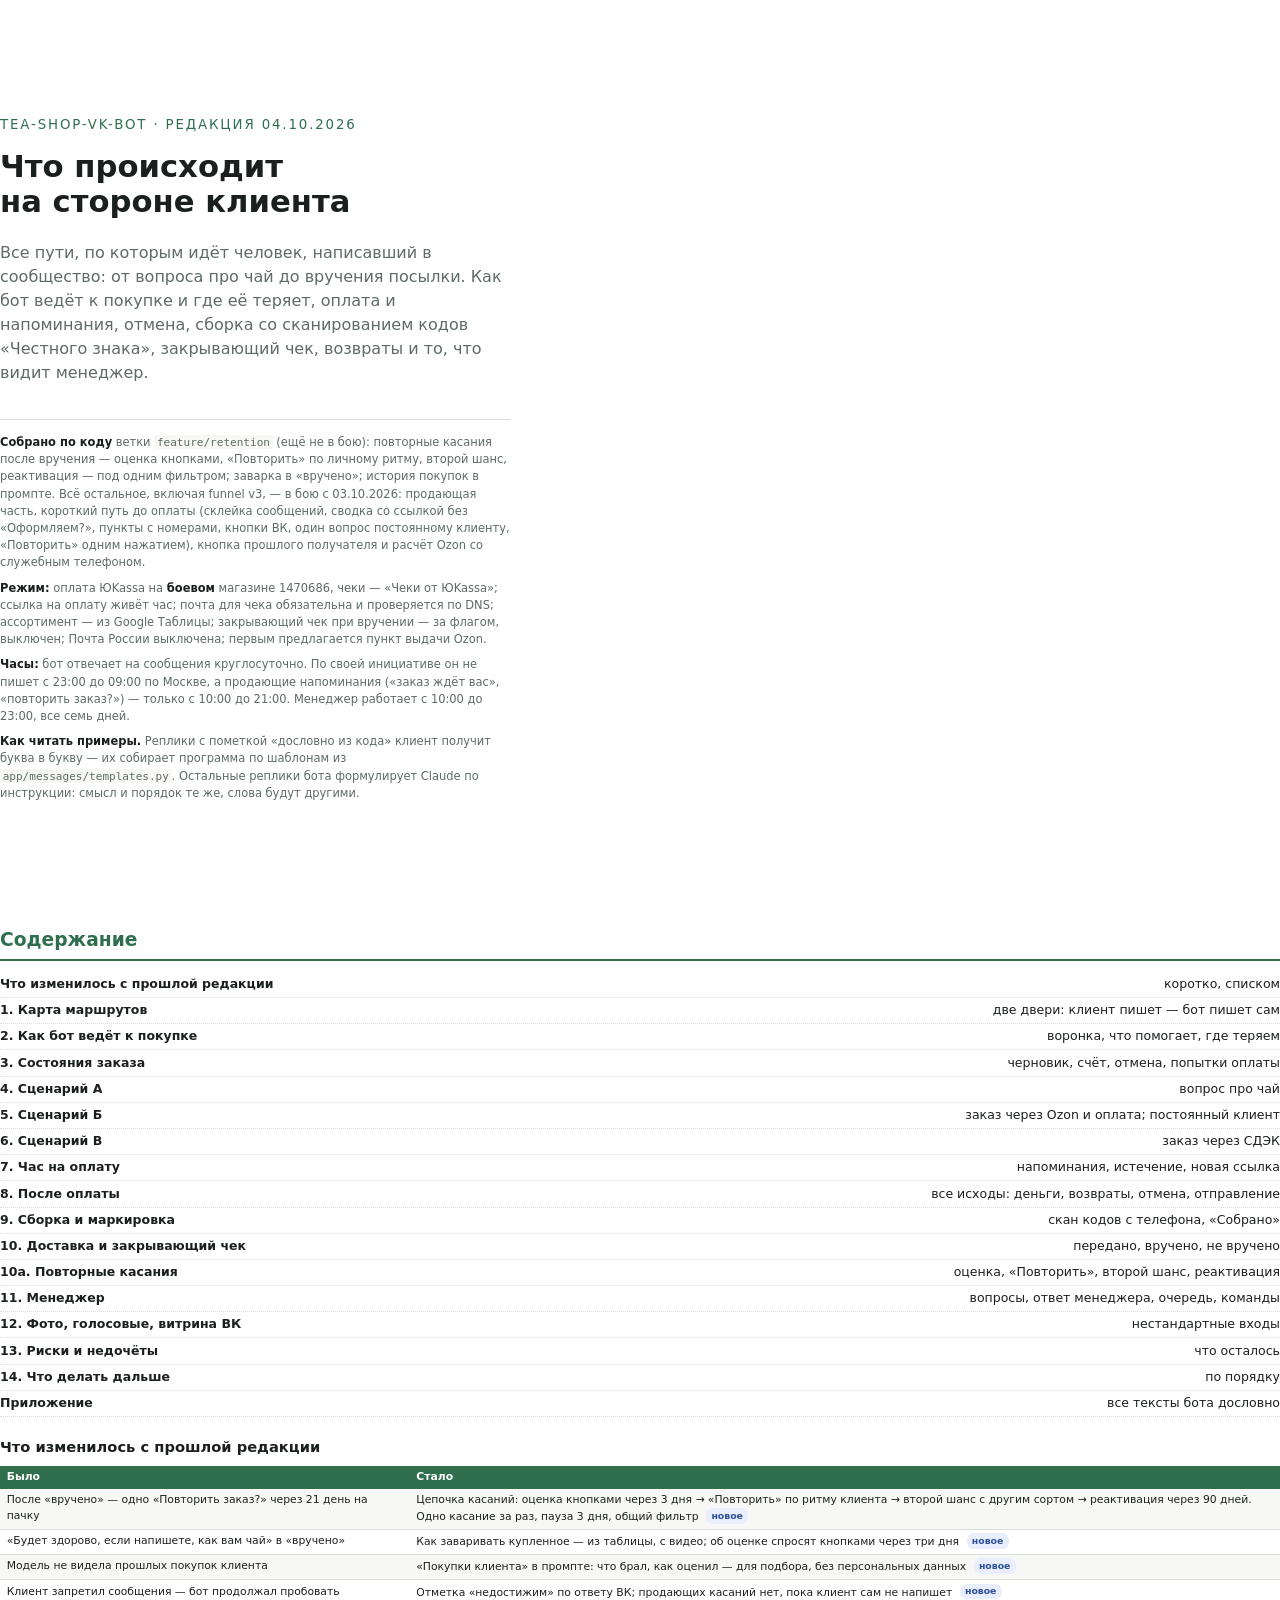
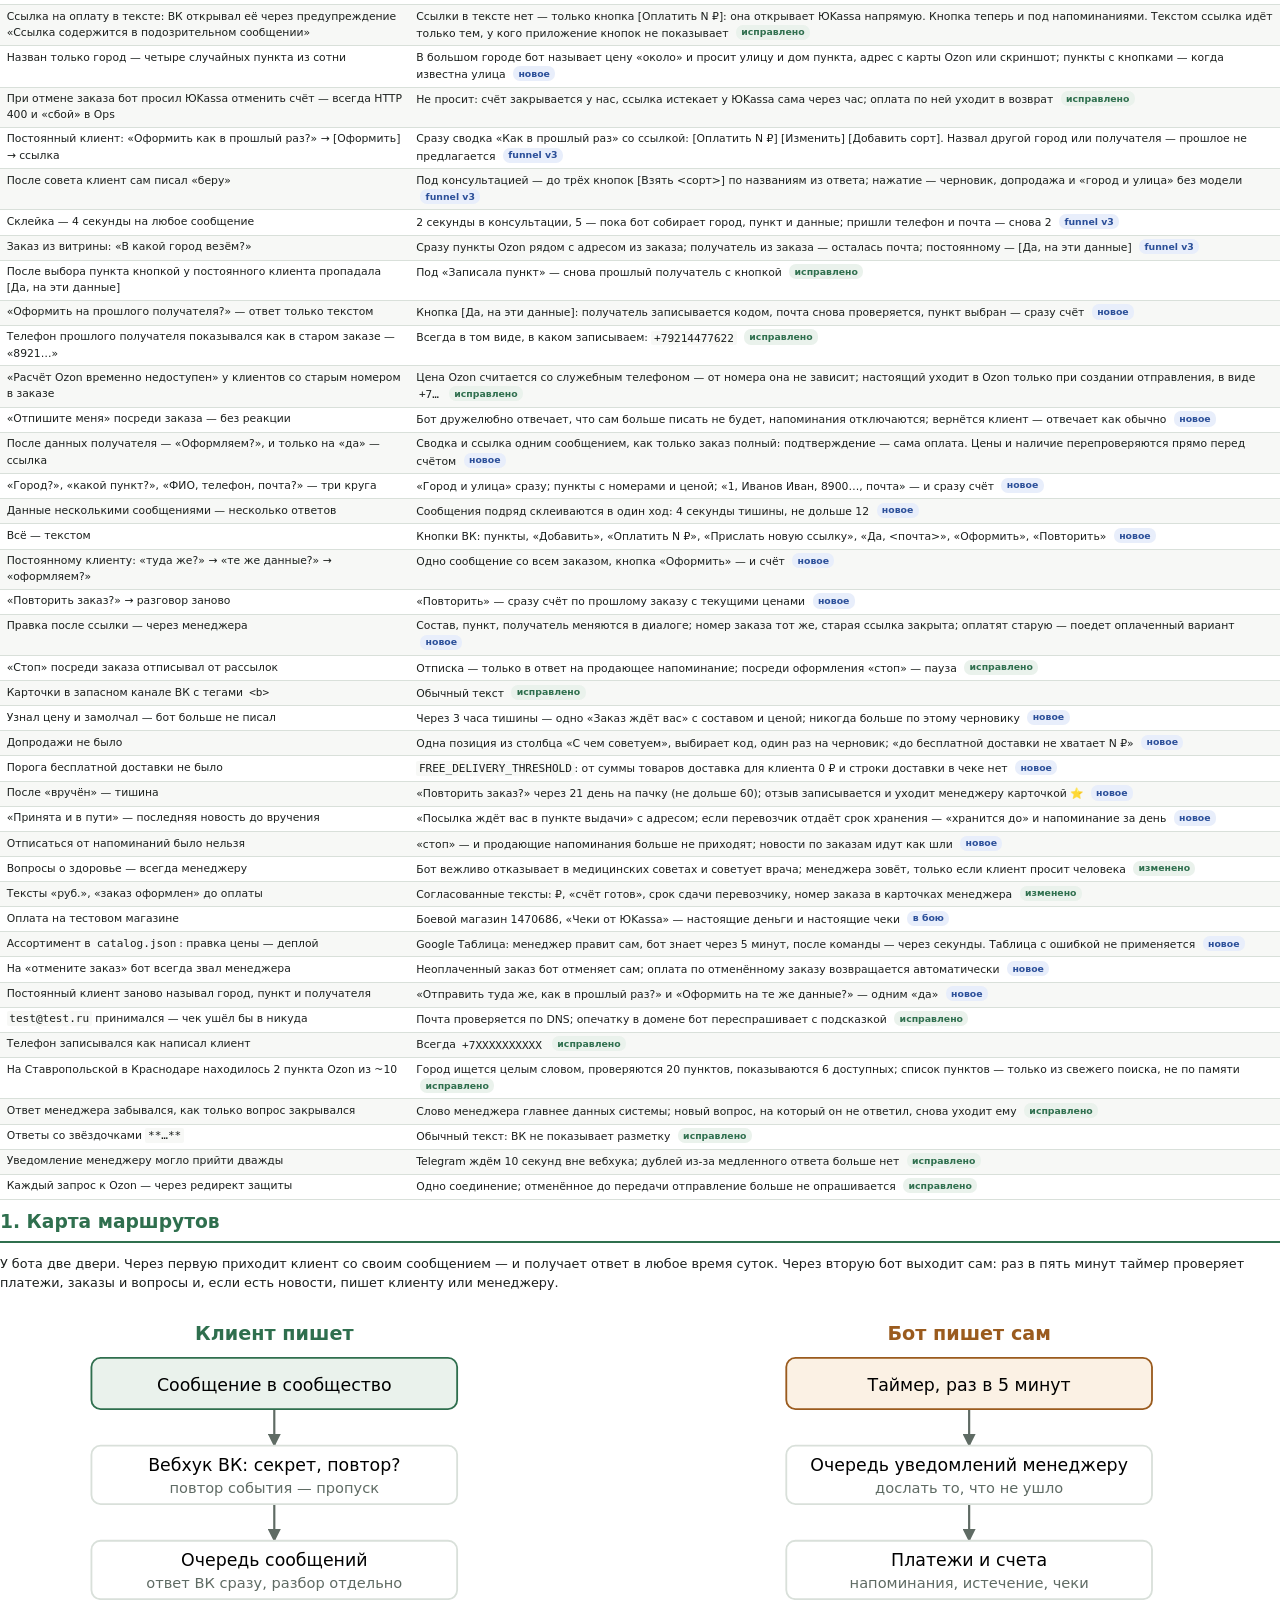
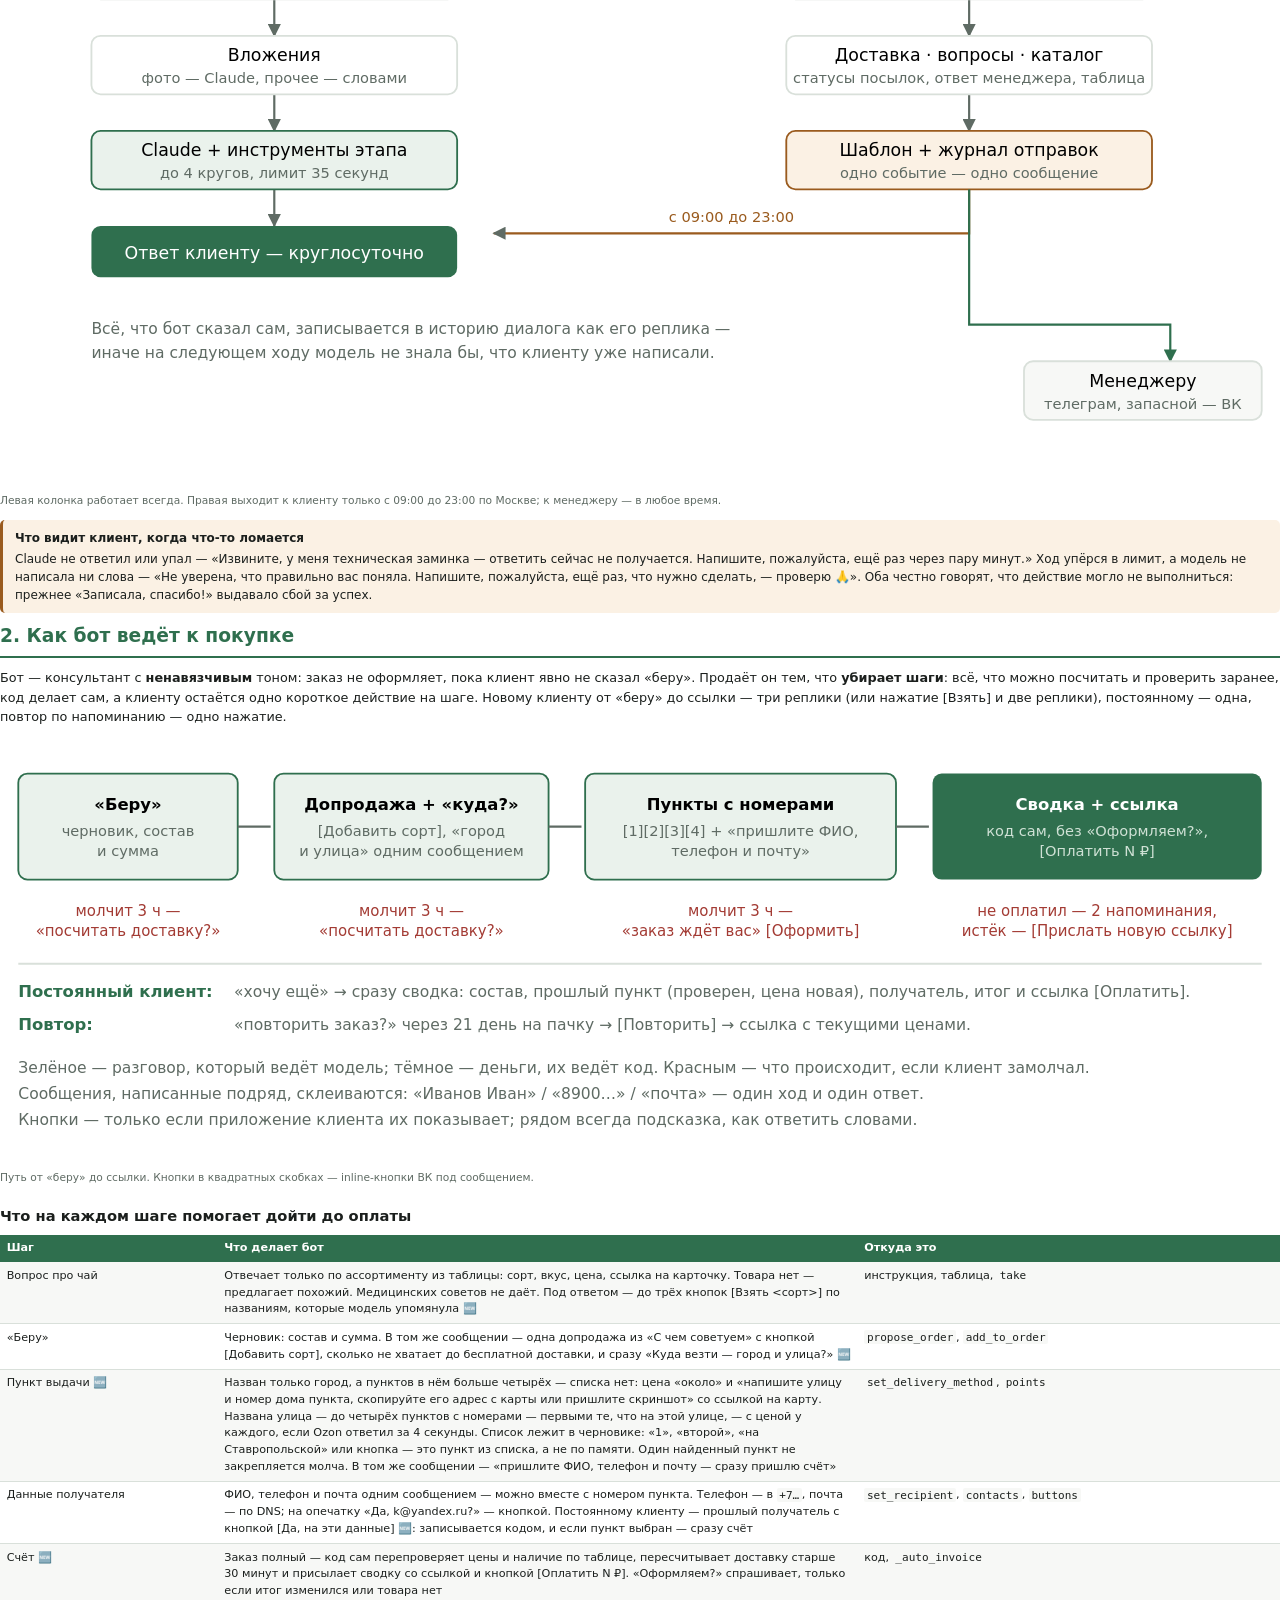
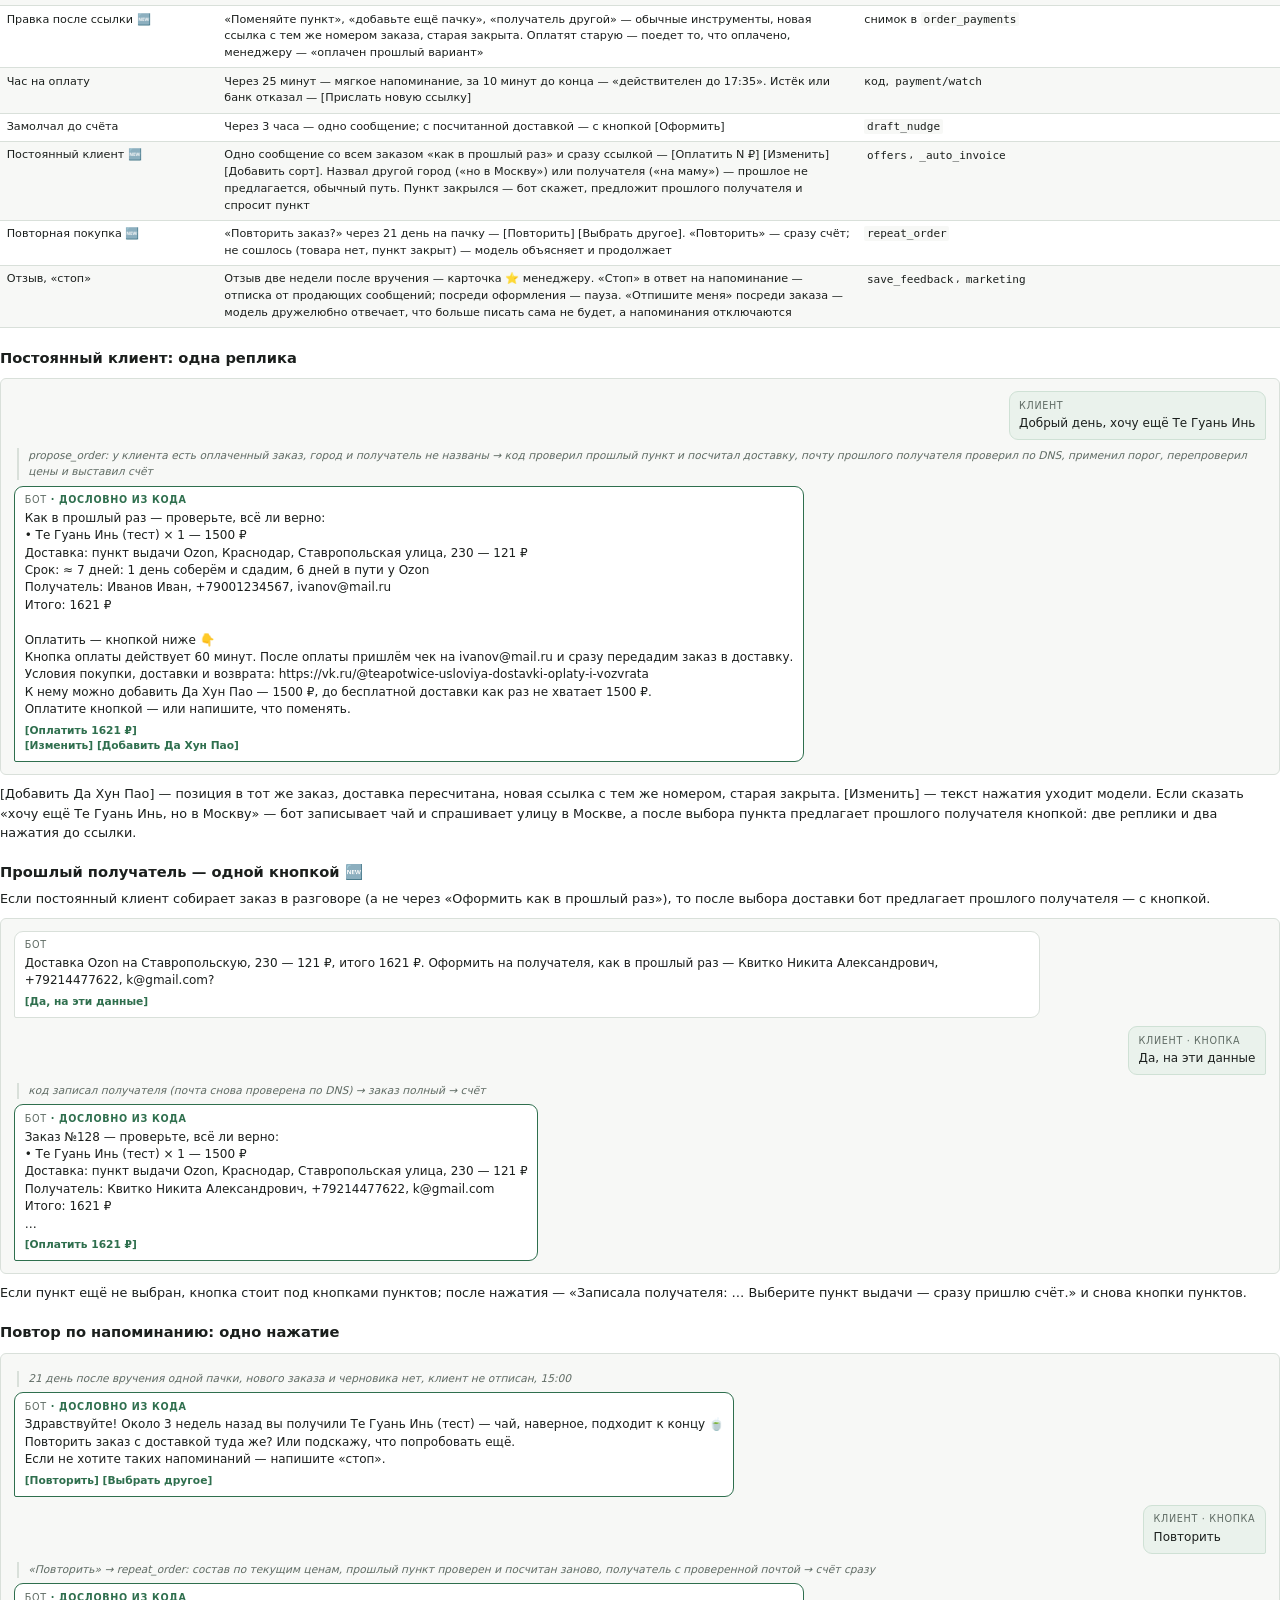
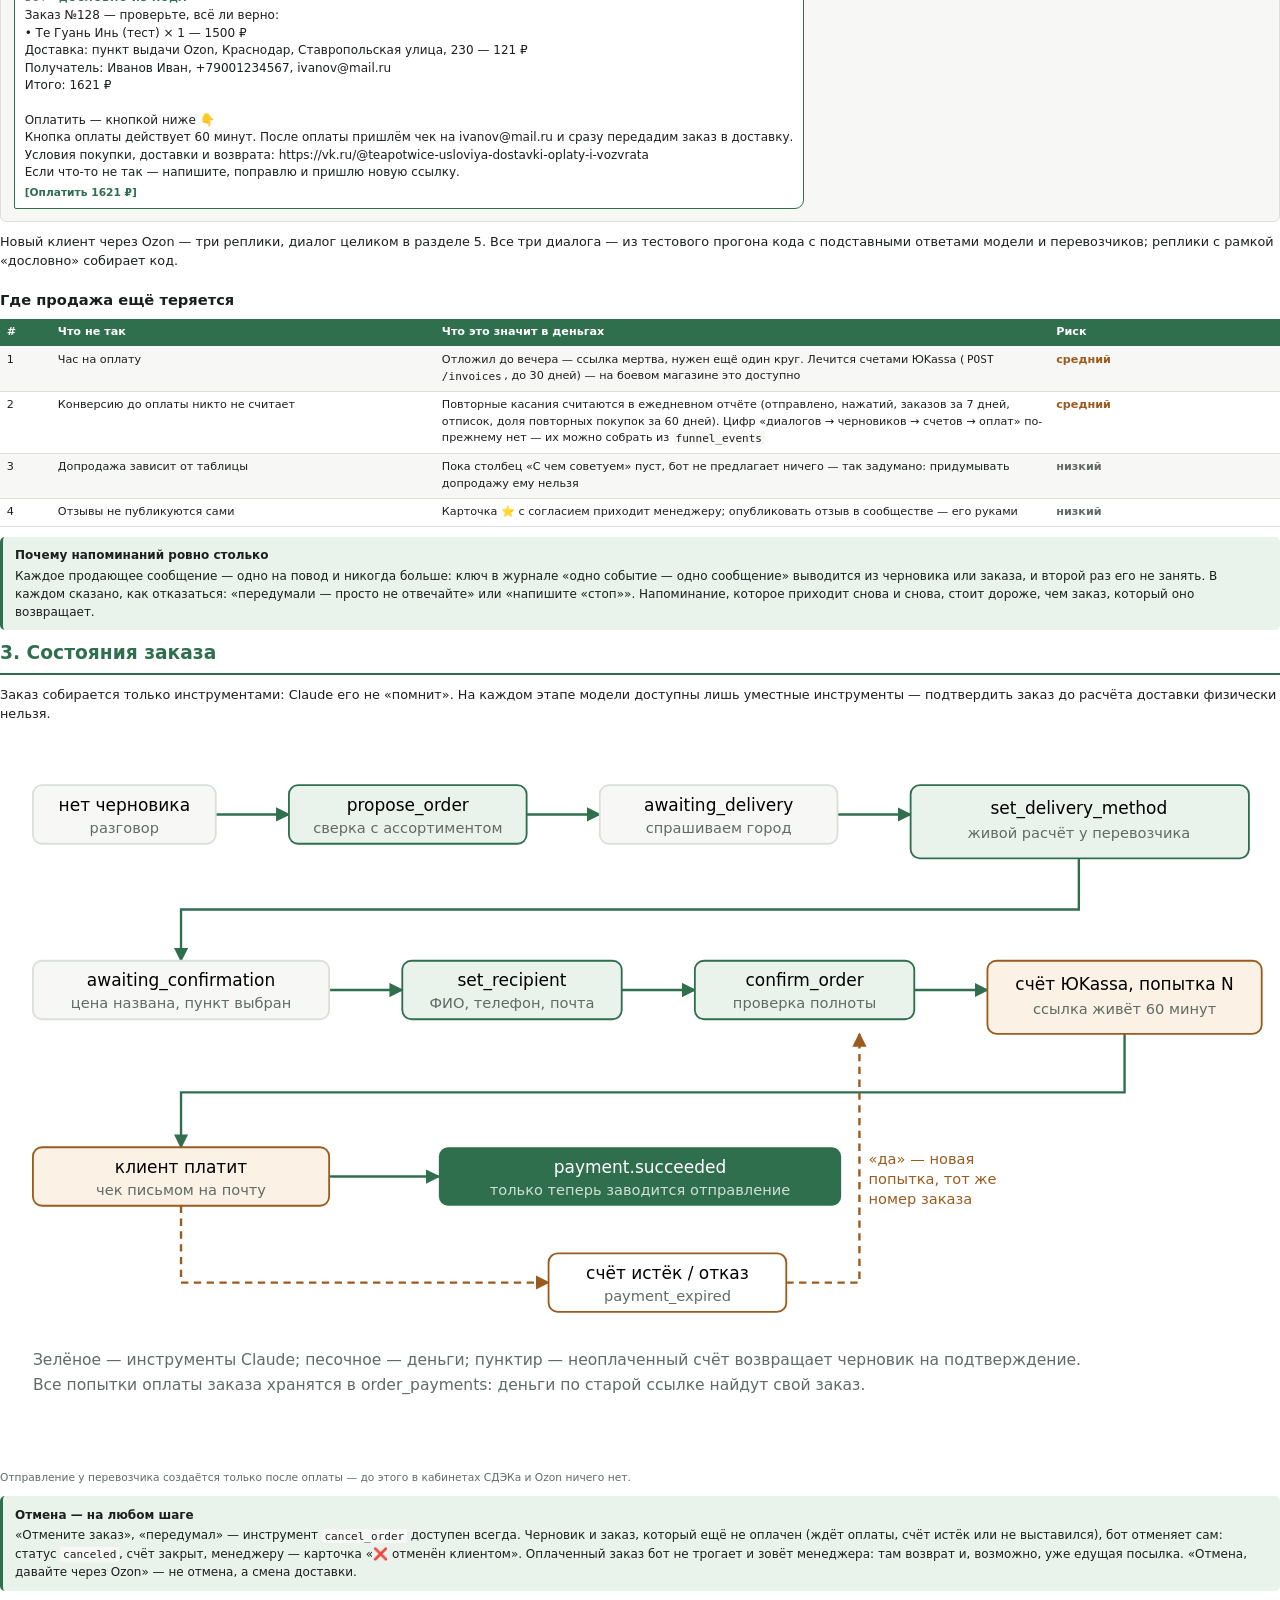
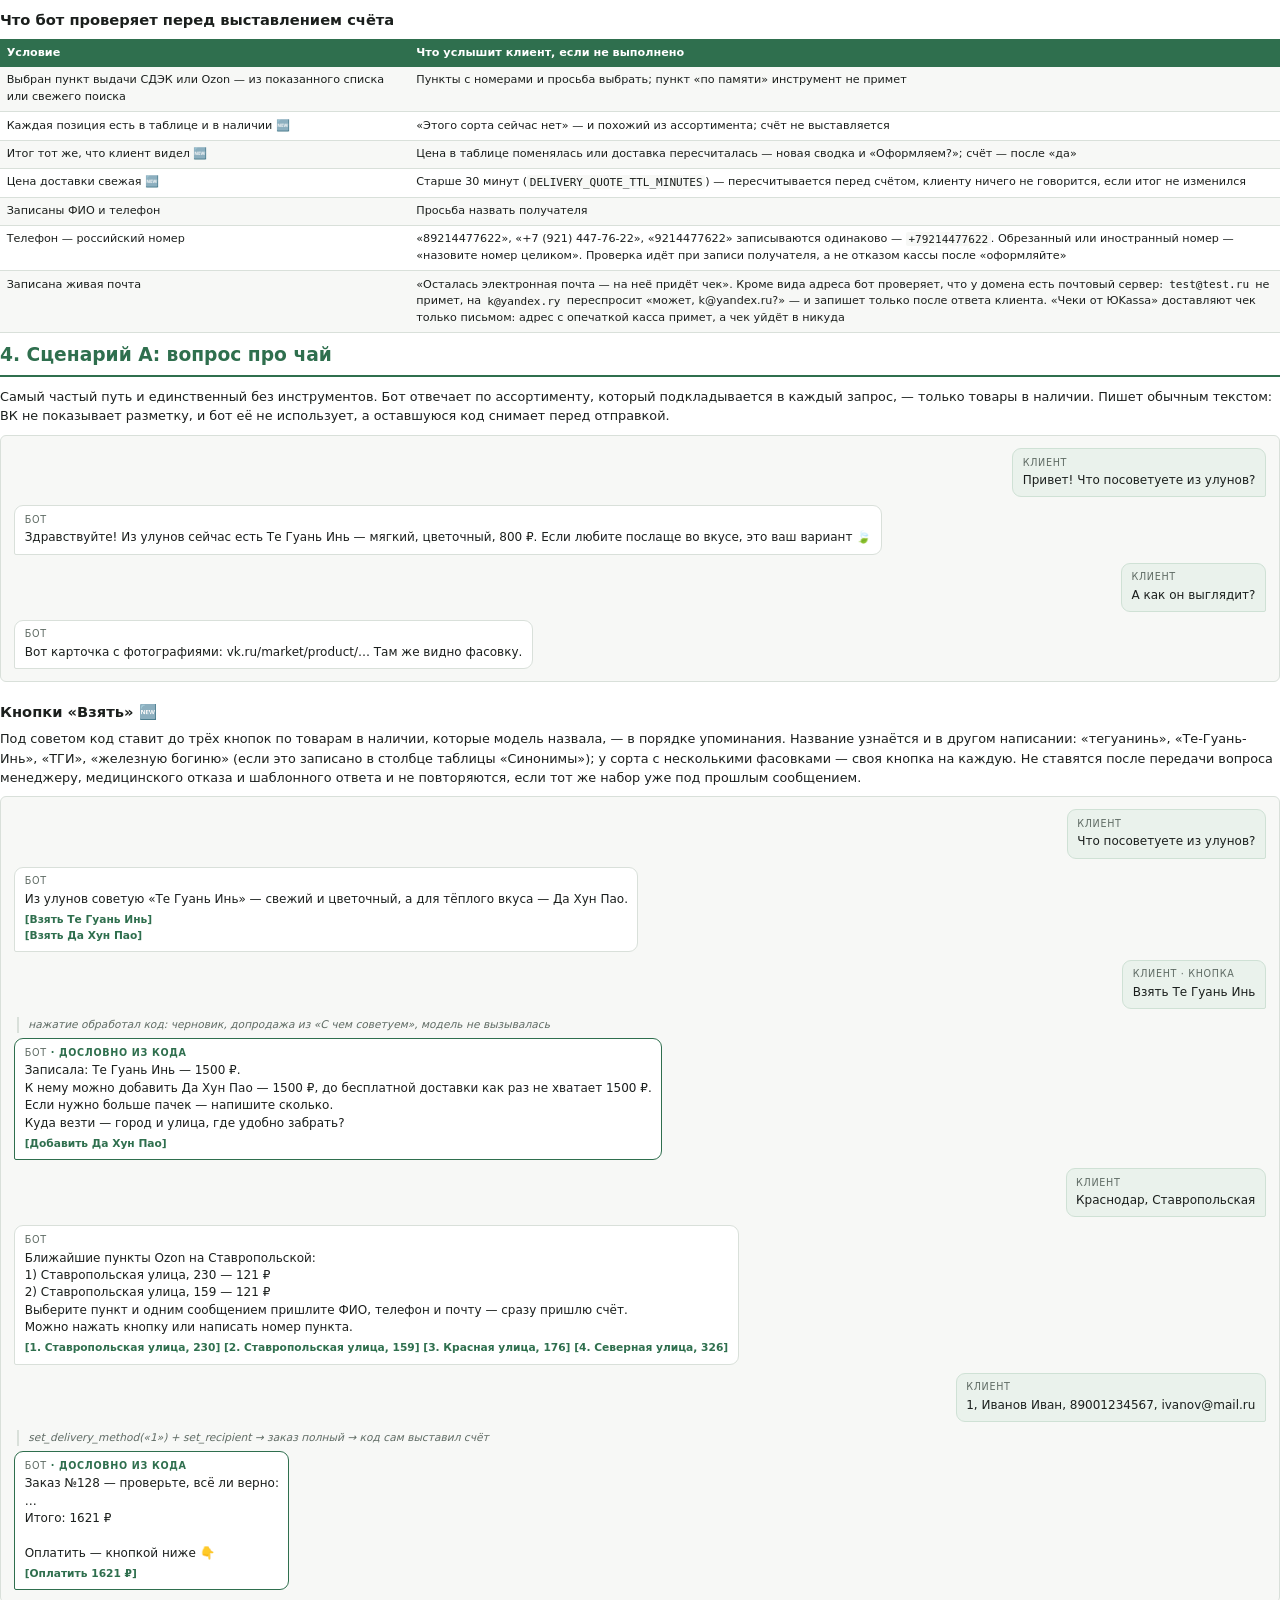
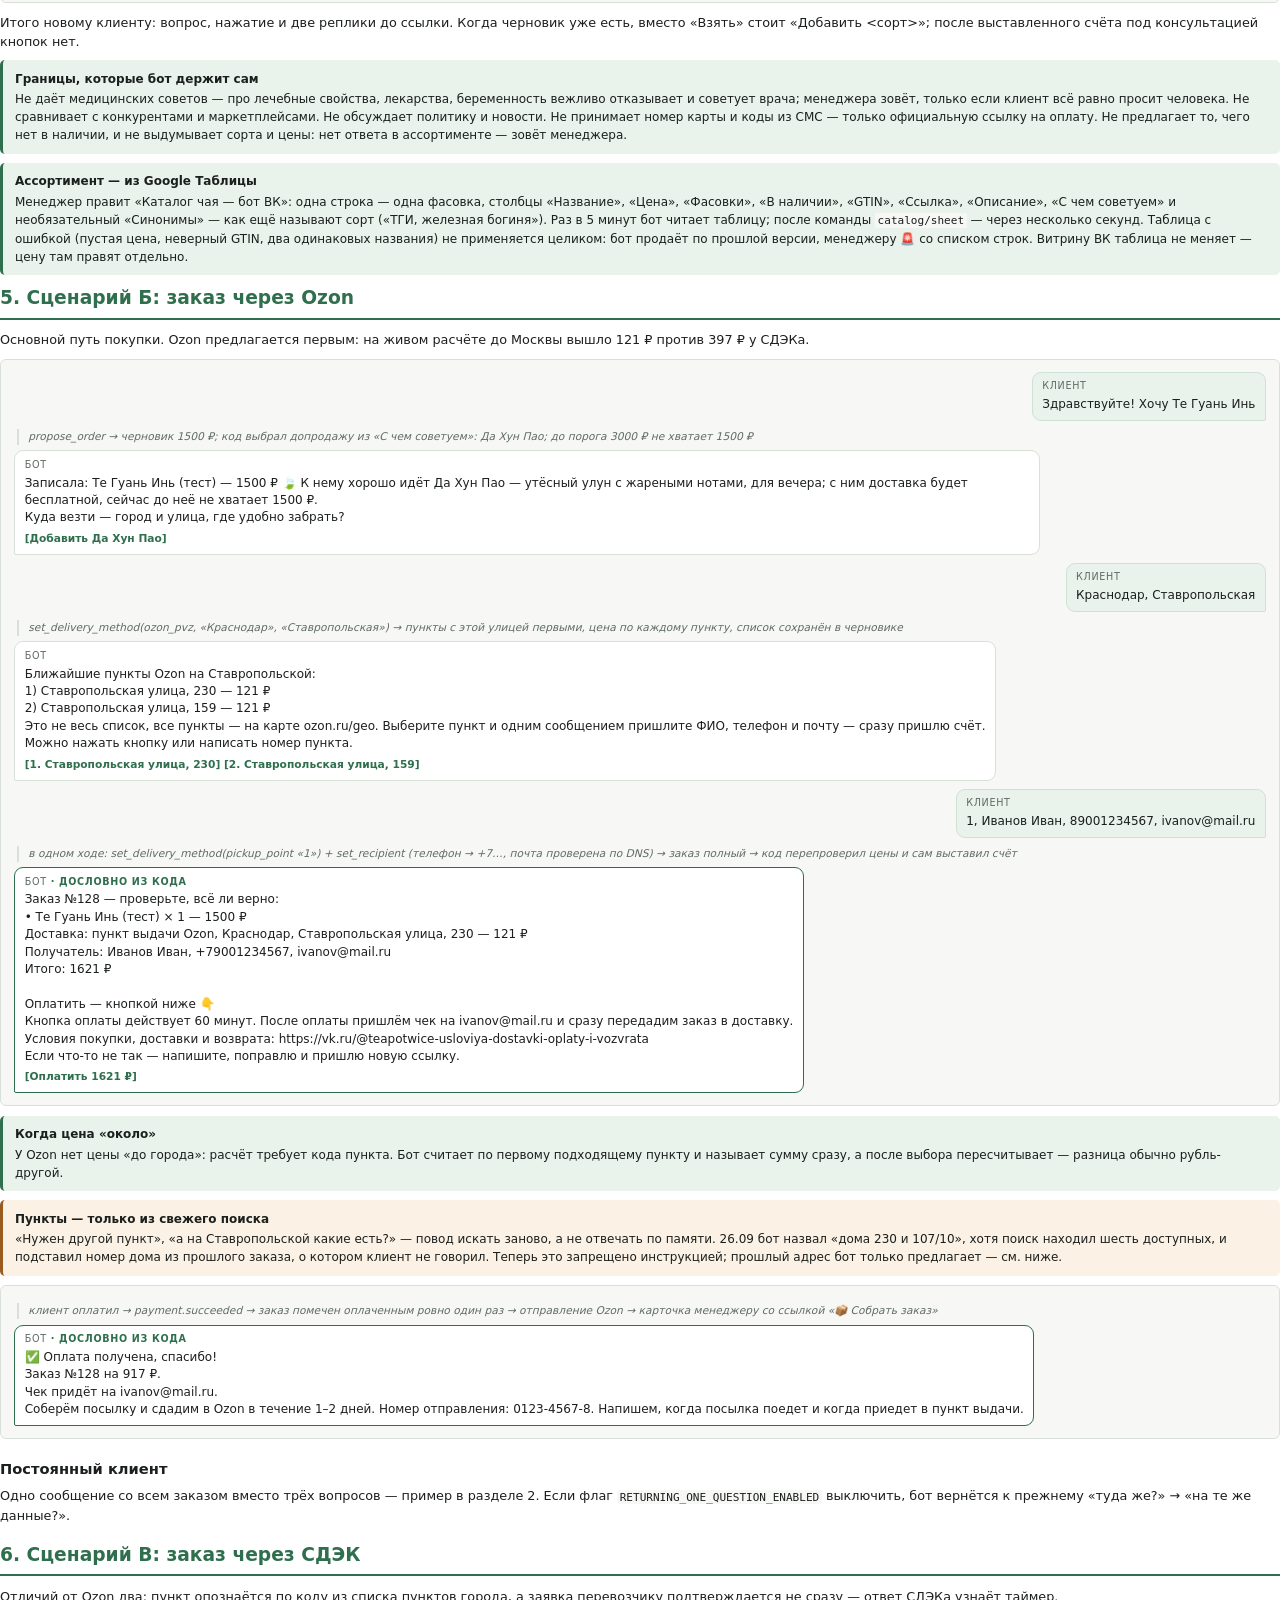
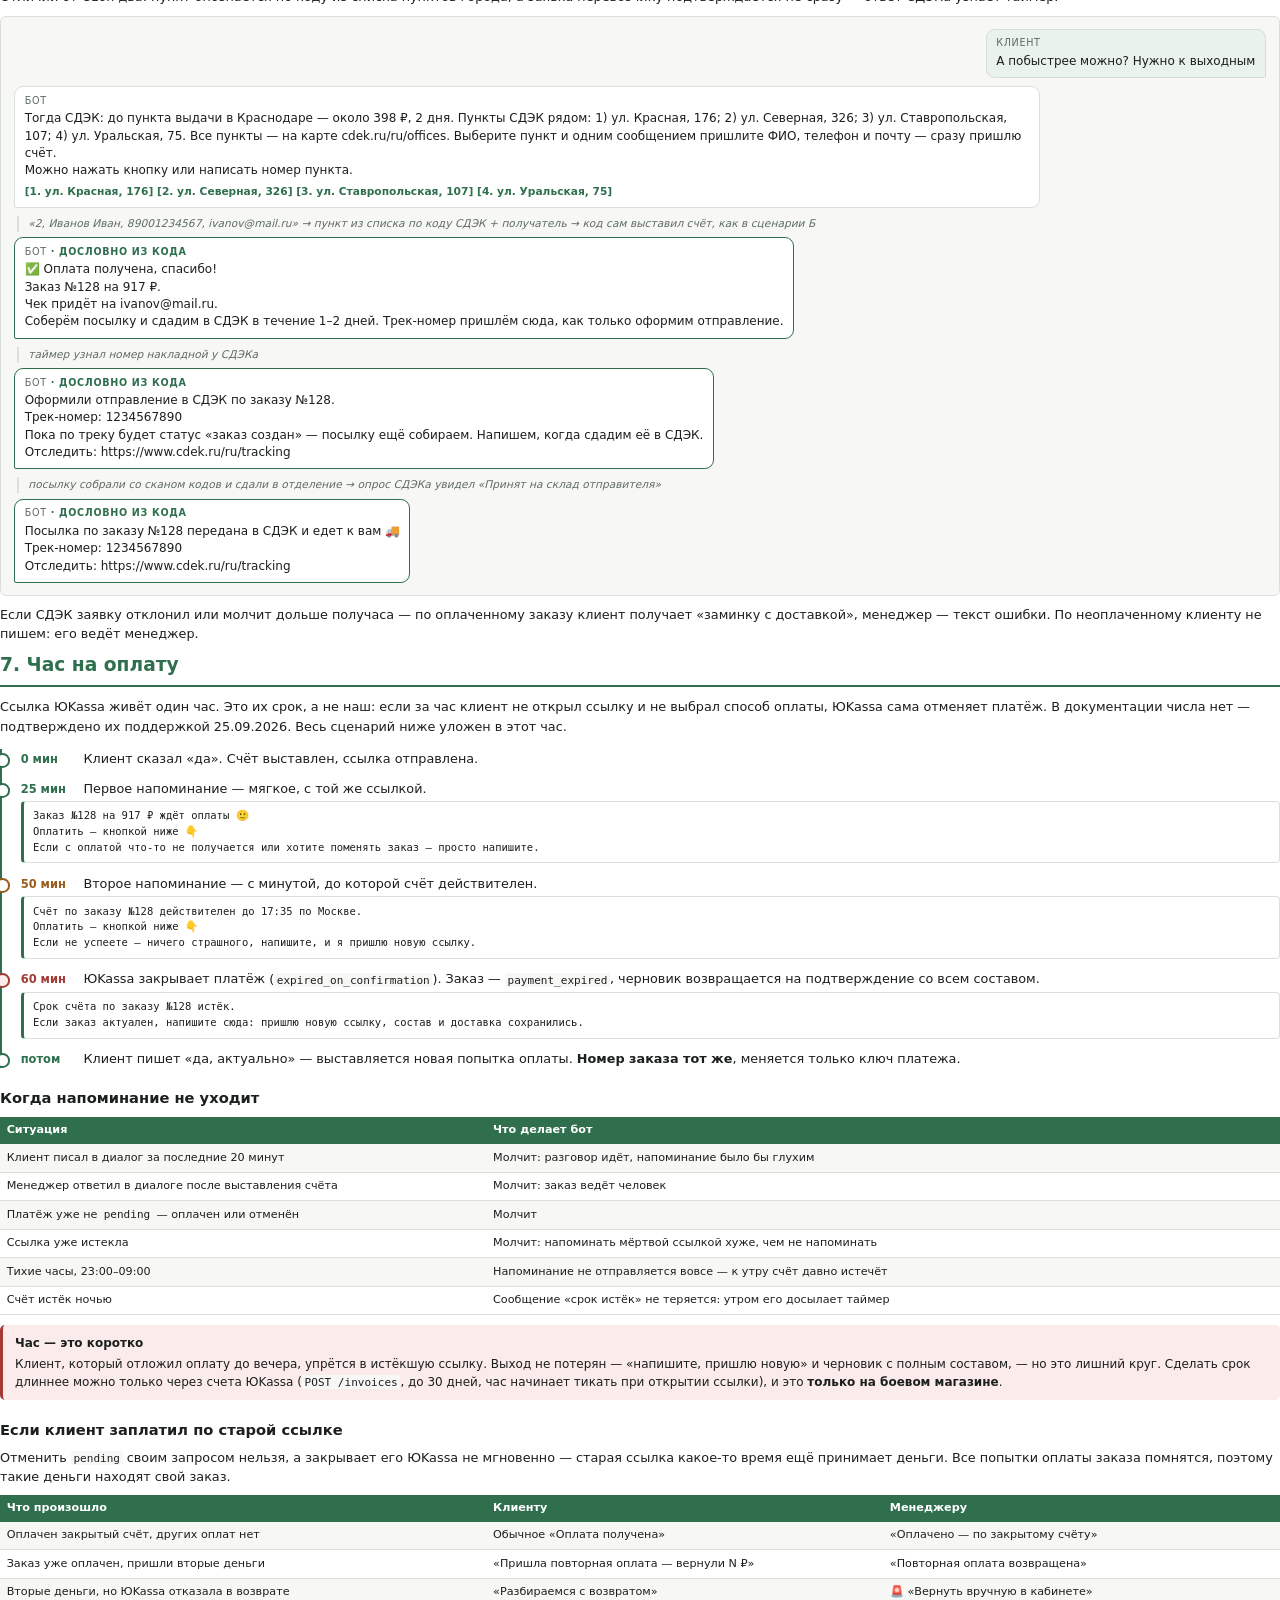
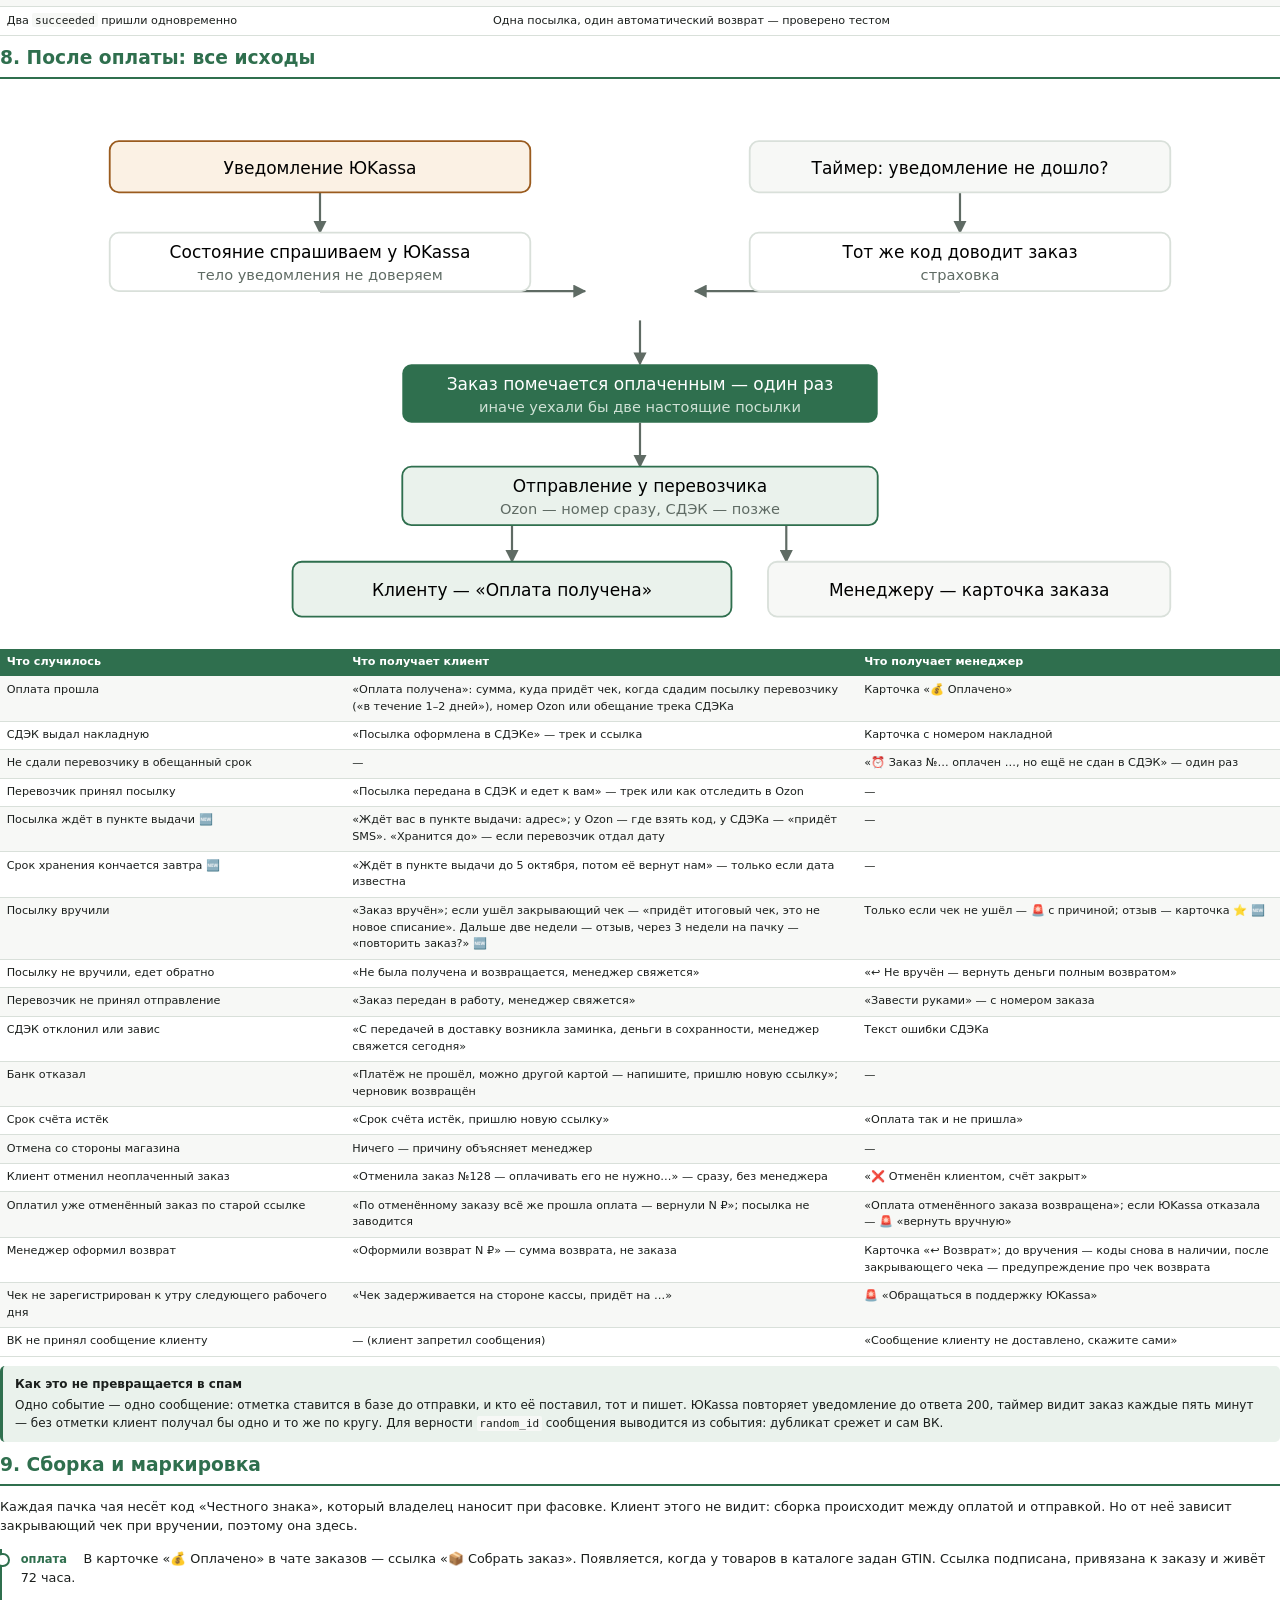
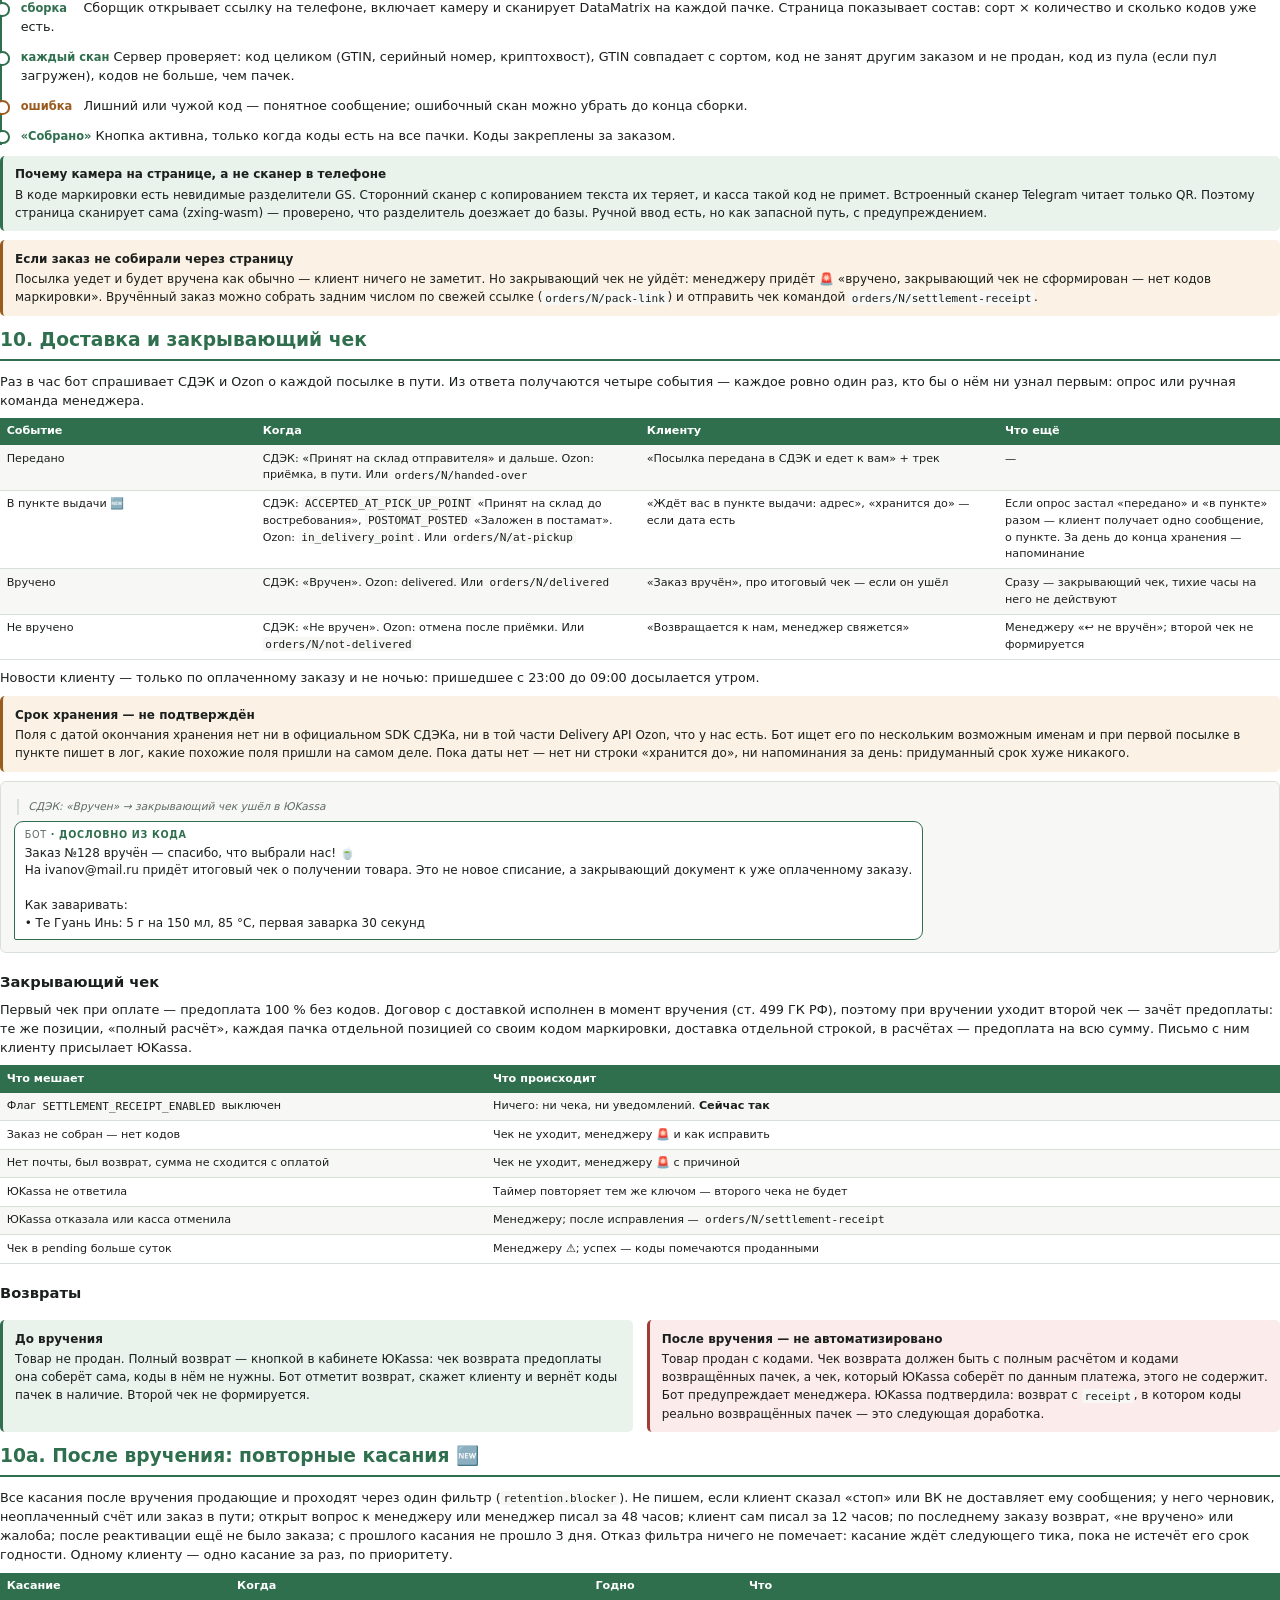
==== commit d11b737b: "Docs for retention touches: CLAUDE.md, client flow, flags in deploy Co-Authored-By: Claude Opus 5.5 " ====
--- a/docs/client-flow/index.html
+++ b/docs/client-flow/index.html
@@ -3,11 +3,11 @@
 <link rel="stylesheet" href="style.css"></head><body>
 
 <section class="cover">
-  <div class="kicker">tea-shop-vk-bot · редакция 03.10.2026 (вечер)</div>
+  <div class="kicker">tea-shop-vk-bot · редакция 04.10.2026</div>
   <h1>Что происходит<br>на стороне клиента</h1>
   <div class="sub">Все пути, по которым идёт человек, написавший в сообщество: от вопроса про чай до вручения посылки. Как бот ведёт к покупке и где её теряет, оплата и напоминания, отмена, сборка со сканированием кодов «Честного знака», закрывающий чек, возвраты и то, что видит менеджер.</div>
   <div class="meta">
-    <p><b>Собрано по коду</b> ветки <code>feature/funnel-v3</code> (ещё не в бою): постоянному клиенту сводка сразу со ссылкой, кнопки «Взять» под консультацией, склейка по этапу (2 с / 5 с), заказ из витрины сразу с пунктами. Остальное — как в боевом контейнере с 01.10.2026: продающая часть, короткий путь до оплаты (склейка сообщений, сводка со ссылкой без «Оформляем?», пункты с номерами, кнопки ВК, один вопрос постоянному клиенту, «Повторить» одним нажатием), кнопка прошлого получателя и расчёт Ozon со служебным телефоном.</p>
+    <p><b>Собрано по коду</b> ветки <code>feature/retention</code> (ещё не в бою): повторные касания после вручения — оценка кнопками, «Повторить» по личному ритму, второй шанс, реактивация — под одним фильтром; заварка в «вручено»; история покупок в промпте. Всё остальное, включая funnel v3, — в бою с 03.10.2026: продающая часть, короткий путь до оплаты (склейка сообщений, сводка со ссылкой без «Оформляем?», пункты с номерами, кнопки ВК, один вопрос постоянному клиенту, «Повторить» одним нажатием), кнопка прошлого получателя и расчёт Ozon со служебным телефоном.</p>
     <p><b>Режим:</b> оплата ЮKassa на <b>боевом</b> магазине 1470686, чеки — «Чеки от ЮKassa»; ссылка на оплату живёт час; почта для чека обязательна и проверяется по DNS; ассортимент — из Google Таблицы; закрывающий чек при вручении — за флагом, выключен; Почта России выключена; первым предлагается пункт выдачи Ozon.</p>
     <p><b>Часы:</b> бот отвечает на сообщения круглосуточно. По своей инициативе он не пишет с 23:00 до 09:00 по Москве, а продающие напоминания («заказ ждёт вас», «повторить заказ?») — только с 10:00 до 21:00. Менеджер работает с 10:00 до 23:00, все семь дней.</p>
     <p><b>Как читать примеры.</b> Реплики с пометкой «дословно из кода» клиент получит буква в букву — их собирает программа по шаблонам из <code>app/messages/templates.py</code>. Остальные реплики бота формулирует Claude по инструкции: смысл и порядок те же, слова будут другими.</p>
@@ -28,6 +28,7 @@
   <div><b>8. После оплаты</b><span>все исходы: деньги, возвраты, отмена, отправление</span></div>
   <div><b>9. Сборка и маркировка</b><span>скан кодов с телефона, «Собрано»</span></div>
   <div><b>10. Доставка и закрывающий чек</b><span>передано, вручено, не вручено</span></div>
+  <div><b>10а. Повторные касания</b><span>оценка, «Повторить», второй шанс, реактивация</span></div>
   <div><b>11. Менеджер</b><span>вопросы, ответ менеджера, очередь, команды</span></div>
   <div><b>12. Фото, голосовые, витрина ВК</b><span>нестандартные входы</span></div>
   <div><b>13. Риски и недочёты</b><span>что осталось</span></div>
@@ -38,6 +39,10 @@
 <h3>Что изменилось с прошлой редакции</h3>
 <table class="changes">
   <tr><th style="width:32%">Было</th><th>Стало</th></tr>
+  <tr><td>После «вручено» — одно «Повторить заказ?» через 21 день на пачку</td><td>Цепочка касаний: оценка кнопками через 3 дня → «Повторить» по ритму клиента → второй шанс с другим сортом → реактивация через 90 дней. Одно касание за раз, пауза 3 дня, общий фильтр <span class="new">новое</span></td></tr>
+  <tr><td>«Будет здорово, если напишете, как вам чай» в «вручено»</td><td>Как заваривать купленное — из таблицы, с видео; об оценке спросят кнопками через три дня <span class="new">новое</span></td></tr>
+  <tr><td>Модель не видела прошлых покупок клиента</td><td>«Покупки клиента» в промпте: что брал, как оценил — для подбора, без персональных данных <span class="new">новое</span></td></tr>
+  <tr><td>Клиент запретил сообщения — бот продолжал пробовать</td><td>Отметка «недостижим» по ответу ВК; продающих касаний нет, пока клиент сам не напишет <span class="new">новое</span></td></tr>
   <tr><td>Ссылка на оплату в тексте: ВК открывал её через предупреждение «Ссылка содержится в подозрительном сообщении»</td><td>Ссылки в тексте нет — только кнопка [Оплатить N ₽]: она открывает ЮKassa напрямую. Кнопка теперь и под напоминаниями. Текстом ссылка идёт только тем, у кого приложение кнопок не показывает <span class="fixed">исправлено</span></td></tr>
   <tr><td>Назван только город — четыре случайных пункта из сотни</td><td>В большом городе бот называет цену «около» и просит улицу и дом пункта, адрес с карты Ozon или скриншот; пункты с кнопками — когда известна улица <span class="new">новое</span></td></tr>
   <tr><td>При отмене заказа бот просил ЮKassa отменить счёт — всегда HTTP 400 и «сбой» в Ops</td><td>Не просит: счёт закрывается у нас, ссылка истекает у ЮKassa сама через час; оплата по ней уходит в возврат <span class="fixed">исправлено</span></td></tr>
@@ -242,7 +247,7 @@
 <table>
   <tr><th style="width:4%">#</th><th style="width:30%">Что не так</th><th style="width:48%">Что это значит в деньгах</th><th>Риск</th></tr>
   <tr><td>1</td><td>Час на оплату</td><td>Отложил до вечера — ссылка мертва, нужен ещё один круг. Лечится счетами ЮKassa (<code>POST /invoices</code>, до 30 дней) — на боевом магазине это доступно</td><td class="sev sev-mid">средний</td></tr>
-  <tr><td>2</td><td>Конверсию никто не считает</td><td>Мини-отчёты по диалогам есть, цифр «диалогов → черновиков → счетов → оплат» нет. Эффект напоминаний и допродажи виден только по журналу <code>client_notices</code> (<code>draft_nudge_sent</code>, <code>repeat_nudge</code>) и по <code>upsell_offered</code> в черновиках</td><td class="sev sev-mid">средний</td></tr>
+  <tr><td>2</td><td>Конверсию до оплаты никто не считает</td><td>Повторные касания считаются в ежедневном отчёте (отправлено, нажатий, заказов за 7 дней, отписок, доля повторных покупок за 60 дней). Цифр «диалогов → черновиков → счетов → оплат» по-прежнему нет — их можно собрать из <code>funnel_events</code></td><td class="sev sev-mid">средний</td></tr>
   <tr><td>3</td><td>Допродажа зависит от таблицы</td><td>Пока столбец «С чем советуем» пуст, бот не предлагает ничего — так задумано: придумывать допродажу ему нельзя</td><td class="sev sev-low">низкий</td></tr>
   <tr><td>4</td><td>Отзывы не публикуются сами</td><td>Карточка ⭐ с согласием приходит менеджеру; опубликовать отзыв в сообществе — его руками</td><td class="sev sev-low">низкий</td></tr>
 </table>
@@ -543,7 +548,7 @@
 
 <div class="chat">
   <div class="sys">СДЭК: «Вручен» → закрывающий чек ушёл в ЮKassa</div>
-  <div class="turn from-bot exact"><div class="bubble"><span class="who">Бот</span>Заказ №128 вручён — спасибо, что выбрали нас! 🍵<br>На ivanov@mail.ru придёт итоговый чек о получении товара. Это не новое списание, а закрывающий документ к уже оплаченному заказу.<br>Будет здорово, если напишете, как вам чай.</div></div>
+  <div class="turn from-bot exact"><div class="bubble"><span class="who">Бот</span>Заказ №128 вручён — спасибо, что выбрали нас! 🍵<br>На ivanov@mail.ru придёт итоговый чек о получении товара. Это не новое списание, а закрывающий документ к уже оплаченному заказу.<br><br>Как заваривать:<br>• Те Гуань Инь: 5 г на 150 мл, 85 °C, первая заварка 30 секунд</div></div>
 </div>
 
 <h3>Закрывающий чек</h3>
@@ -567,6 +572,35 @@
 Товар продан с кодами. Чек возврата должен быть с полным расчётом и кодами возвращённых пачек, а чек, который ЮKassa соберёт по данным платежа, этого не содержит. Бот предупреждает менеджера. ЮKassa подтвердила: возврат с <code>receipt</code>, в котором коды реально возвращённых пачек — это следующая доработка.</div>
 </div>
 </div>
+</section>
+
+<section class="section">
+<h2>10а. После вручения: повторные касания 🆕</h2>
+<p>Все касания после вручения продающие и проходят через один фильтр (<code>retention.blocker</code>). Не пишем, если клиент сказал «стоп» или ВК не доставляет ему сообщения; у него черновик, неоплаченный счёт или заказ в пути; открыт вопрос к менеджеру или менеджер писал за 48 часов; клиент сам писал за 12 часов; по последнему заказу возврат, «не вручено» или жалоба; после реактивации ещё не было заказа; с прошлого касания не прошло 3 дня. Отказ фильтра ничего не помечает: касание ждёт следующего тика, пока не истечёт его срок годности. Одному клиенту — одно касание за раз, по приоритету.</p>
+<table>
+  <tr><th style="width:18%">Касание</th><th style="width:28%">Когда</th><th style="width:12%">Годно</th><th>Что</th></tr>
+  <tr><td>Оценка</td><td>3 дня после «вручено», если нет отзыва</td><td>7 дней</td><td>«Как вам &lt;чай&gt;?» [Очень понравился] [Нормально] [Не моё]</td></tr>
+  <tr><td>«Повторить заказ?»</td><td>21 день на пачку (≤ 60); при двух вручённых заказах — медиана промежутков между заказами клиента, 14–60 дней, не раньше недели после вручения; не после «Не моё»</td><td>7 дней</td><td>[Повторить] [Выбрать другое]</td></tr>
+  <tr><td>Второй шанс</td><td>14 дней после «Повторить», на которое клиент не ответил; после «Не моё» — в срок «Повторить»</td><td>10 дней</td><td>Один другой сорт из «С чем советуем»: [Взять &lt;сорт&gt;] [Повторить прошлый заказ]</td></tr>
+  <tr><td>Реактивация</td><td>90 дней без заказов после последнего вручения, не чаще раза в 180 дней</td><td>30 дней</td><td>До двух новинок или сортов к прошлому чаю: [Взять] [Повторить прошлый заказ] [Подобрать чай]</td></tr>
+</table>
+<h3>Один клиент от вручения до реактивации — из теста</h3>
+<div class="chat">
+  <div class="sys">03.04 — заказ вручён</div>
+  <div class="turn from-bot exact"><div class="bubble"><span class="who">Бот</span>Заказ №1 вручён — спасибо, что выбрали нас! 🍵<br><br>Как заваривать:<br>• Те Гуань Инь: 5 г на 150 мл, 85 °C, первая заварка 30 секунд<br>  Видео: https://vk.com/video-1_2</div></div>
+  <div class="sys">06.04 07:12 клиент написал в диалог → 06.04 12:00 оценка отложена: разговор идёт (12 часов)</div>
+  <div class="sys">07.04 12:00</div>
+  <div class="turn from-bot exact"><div class="bubble"><span class="who">Бот</span>Здравствуйте! Как вам Те Гуань Инь? 🍵<br><span class="kbd">[Очень понравился] [Нормально] [Не моё]</span></div></div>
+  <div class="turn from-client"><div class="bubble"><span class="who">Клиент · кнопка</span>Нормально</div></div>
+  <div class="turn from-bot exact"><div class="bubble"><span class="who">Бот</span>Спасибо за честность! Что было бы лучше — крепче, мягче, другой вкус? Подберу.</div></div>
+  <div class="sys">24.04 07:12 клиент написал → 24.04 12:00 «Повторить» отложено → 25.04 12:00</div>
+  <div class="turn from-bot exact"><div class="bubble"><span class="who">Бот</span>Здравствуйте! Около 3 недель назад вы получили Те Гуань Инь — чай, наверное, подходит к концу 🍵<br>Повторить заказ с доставкой туда же? Или подскажу, что попробовать ещё.<br>Если не хотите таких напоминаний — напишите «стоп».<br><span class="kbd">[Повторить] [Выбрать другое]</span></div></div>
+  <div class="sys">клиент не ответил. 08.05 16:48 менеджер написал в диалог → 09.05 и 10.05 второй шанс отложен (48 часов) → 11.05 12:00</div>
+  <div class="turn from-bot exact"><div class="bubble"><span class="who">Бот</span>Здравствуйте! К Те Гуань Инь у нас советуют Да Хун Пао (1500 ₽) — Утёсный улун с жареными нотами.<br>Если захотите — нажмите «Взять» или просто напишите.<br>Если не хотите таких сообщений — напишите «стоп».<br><span class="kbd">[Взять Да Хун Пао] [Повторить прошлый заказ]</span></div></div>
+  <div class="sys">02.07 12:00 — 90 дней без заказов</div>
+  <div class="turn from-bot exact"><div class="bubble"><span class="who">Бот</span>Здравствуйте! Давно не виделись 🍵 У нас появилось новое:<br>• Габа (1100 ₽)<br>Если захотите — нажмите «Взять», повторите прошлый заказ или попросите подобрать чай.<br>Если не хотите таких сообщений — напишите «стоп».<br><span class="kbd">[Взять Габа] [Повторить прошлый заказ] [Подобрать чай]</span></div></div>
+</div>
+<div class="note"><b>Оценка и что из неё следует</b>«Очень понравился» — бот просит пару слов для отзыва, менеджеру карточка ⭐. «Нормально» — разговор о подборе, модель видит историю покупок. «Не моё» — бот спрашивает, что не подошло, менеджеру карточка для сведения (не эскалация); «Повторить» по этому заказу не придёт, вместо него — второй шанс с другим сортом. Жалоба на качество идёт менеджеру вопросом и отменяет касания до следующего заказа.</div>
 </section>
 
 <section class="section">
@@ -750,6 +784,32 @@
 <h2>Приложение: все тексты бота</h2>
 <p>Всё, что бот отправляет по своей инициативе или готовым текстом. Тексты собраны прямо из шаблонов <code>app/messages/templates.py</code> и готовых ответов <code>app/modules/orders/conversation.py</code> с примерными данными — буква в букву то, что уйдёт. Номер в скобках — пункт из файла согласованных текстов; 🆕 — появилось в этой редакции. Номер заказа, суммы и адреса — примерные.</p>
 <h3>Клиенту в ВК</h3>
+<div class="tpl-title">«Вручено» с заваркой 🆕 <span class="tpl-when">— до двух товаров с заполненной заваркой; больше двух сортов — ссылка на общий пост</span></div>
+<div class="tpl">Заказ №128 вручён — спасибо, что выбрали нас! 🍵
+
+Как заваривать:
+• Те Гуань Инь: 5 г на 150 мл, 85 °C, первая заварка 30 секунд
+  Видео: https://vk.com/video-1_2
+• Да Хун Пао: 95 °C и пролив 10 секунд
+Все способы заварки: &lt;BREWING_GUIDE_URL&gt;</div>
+<div class="tpl-title">Оценка 🆕 <span class="tpl-when">— через 3 дня после «вручено»; кнопки [Очень понравился] [Нормально] [Не моё]; несколько сортов — «чай из заказа №128»</span></div>
+<div class="tpl">Здравствуйте! Как вам Те Гуань Инь? 🍵</div>
+<div class="tpl-title">Оценка «Очень понравился» 🆕 <span class="tpl-when">— нажатие</span></div>
+<div class="tpl">Спасибо, очень приятно! 🙏 Напишите пару слов о чае — с вашего разрешения опубликуем отзыв в сообществе.</div>
+<div class="tpl-title">Оценка «Нормально» 🆕 <span class="tpl-when">— нажатие</span></div>
+<div class="tpl">Спасибо за честность! Что было бы лучше — крепче, мягче, другой вкус? Подберу.</div>
+<div class="tpl-title">Оценка «Не моё» 🆕 <span class="tpl-when">— нажатие</span></div>
+<div class="tpl">Жаль, что не подошёл 😔 Расскажите, что было не так — вкус, крепость, аромат? Подберу что-то ближе к вашему вкусу.</div>
+<div class="tpl-title">Второй шанс 🆕 <span class="tpl-when">— кнопки [Взять Да Хун Пао] [Повторить прошлый заказ]; после «Очень понравился» — «Вам понравился Те Гуань Инь — попробуйте …», после «Не моё» — «Подобрала вам другой чай — …» и без «Повторить»</span></div>
+<div class="tpl">Здравствуйте! К Те Гуань Инь у нас советуют Да Хун Пао (1500 ₽) — Утёсный улун с жареными нотами.
+Если захотите — нажмите «Взять» или просто напишите.
+Если не хотите таких сообщений — напишите «стоп».</div>
+<div class="tpl-title">Реактивация 🆕 <span class="tpl-when">— кнопки [Взять …] до двух, [Повторить прошлый заказ] [Подобрать чай]; без новинок — «К Те Гуань Инь у нас советуют:»</span></div>
+<div class="tpl">Здравствуйте! Давно не виделись 🍵 У нас появилось новое:
+• Габа (1100 ₽) — Мягкий и сладкий
+• Да Хун Пао (1500 ₽) — Утёсный улун с жареными нотами
+Если захотите — нажмите «Взять», повторите прошлый заказ или попросите подобрать чай.
+Если не хотите таких сообщений — напишите «стоп».</div>
 <div class="tpl-title">Сводка и ссылка (2.1) 🆕 <span class="tpl-when">— код сам, как только заказ полный; кнопка [Оплатить 1621 ₽]</span></div>
 <div class="tpl">Заказ №128 — проверьте, всё ли верно:
 • Те Гуань Инь (тест) × 1 — 1500 ₽
@@ -929,7 +989,7 @@
 <div class="tpl-title">Срок хранения заканчивается (3.18) <span class="tpl-when">— за день до конца хранения, только если дата известна</span></div>
 <div class="tpl">Посылка по заказу №128 ждёт в пункте выдачи до 5 октября. После этого её вернут нам — заберите, пожалуйста, до этой даты 🙏
 Если не успеваете — напишите, подскажем, что можно сделать.</div>
-<div class="tpl-title">Посылка вручена <span class="tpl-when">— вторая строка — только если закрывающий чек ушёл</span></div>
+<div class="tpl-title">Посылка вручена <span class="tpl-when">— вторая строка — только если закрывающий чек ушёл; последняя — только если у товаров нет заварки и оценка кнопками выключена</span></div>
 <div class="tpl">Заказ №128 вручён — спасибо, что выбрали нас! 🍵
 На ivanov@mail.ru придёт итоговый чек о получении товара. Это не новое списание, а закрывающий документ к уже оплаченному заказу.
 Будет здорово, если напишете, как вам чай.</div>
@@ -960,6 +1020,16 @@
 <div class="tpl">По отменённому заказу №128 всё же прошла оплата.
 Разбираемся с возвратом — менеджер свяжется с вами сегодня.</div>
 <h3>Менеджеру в телеграм</h3>
+<div class="tpl-title">Оценка кнопкой 🆕 <span class="tpl-when">— «Очень понравился» и «Не моё»; при первой оценке и при смене</span></div>
+<div class="tpl">⭐ Оценка заказа №128: «Очень понравился»
+https://vk.com/gim…?sel=…
+
+🤔 Оценка заказа №128: «Не моё»
+Бот спросил, что не подошло, и продолжает разговор — это не вопрос к вам, но загляните, если нужно.
+https://vk.com/gim…?sel=…</div>
+<div class="tpl-title">Таблица применена с предупреждениями 🆕 <span class="tpl-when">— ошибка в «Как заваривать», «Видео» или «Новинка»; один раз на набор</span></div>
+<div class="tpl">⚠️ Таблица каталога применена, но не целиком
+• строка 5 «Габа»: «Как заваривать» — 359 символов, а можно до 300; строка применена без заварки</div>
 <div class="tpl-title">Вопрос клиента (4.1)</div>
 <div class="tpl">❓ &lt;b&gt;Вопрос клиента&lt;/b&gt;
 Есть ли опт?
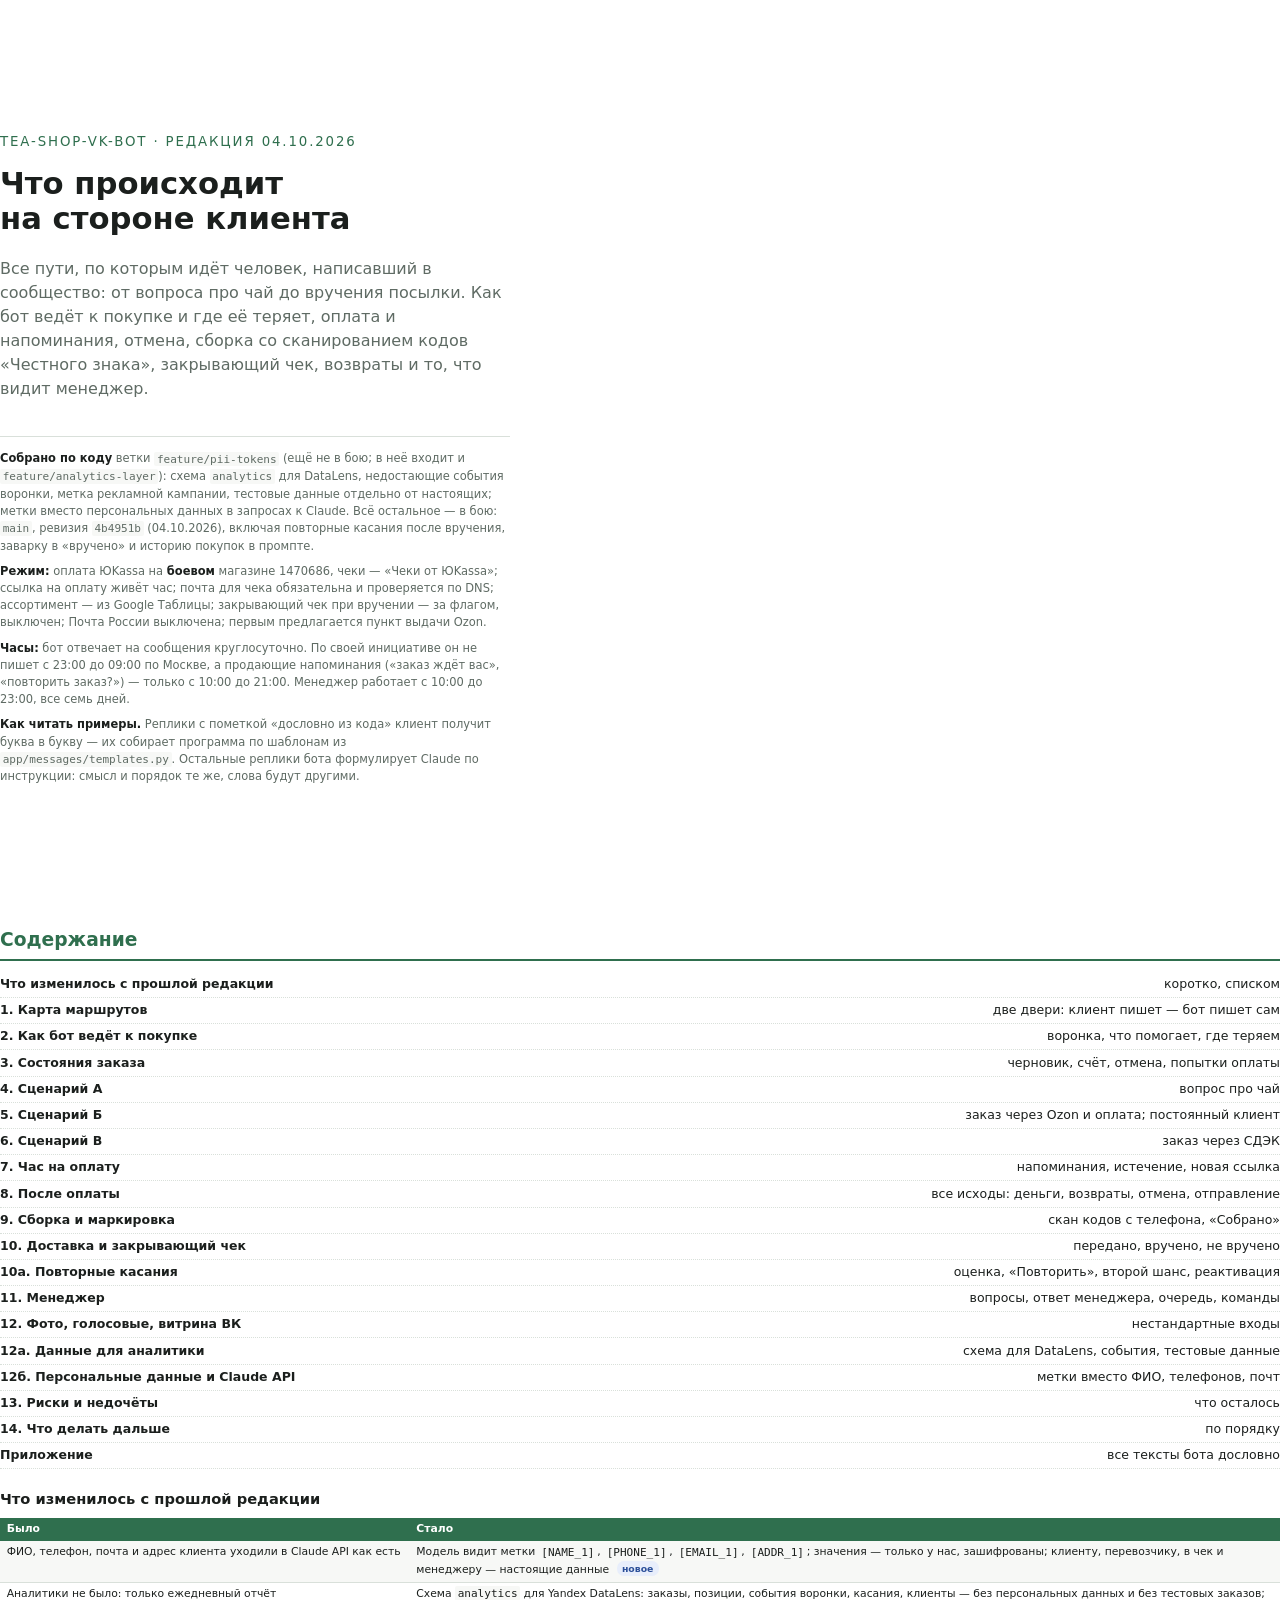
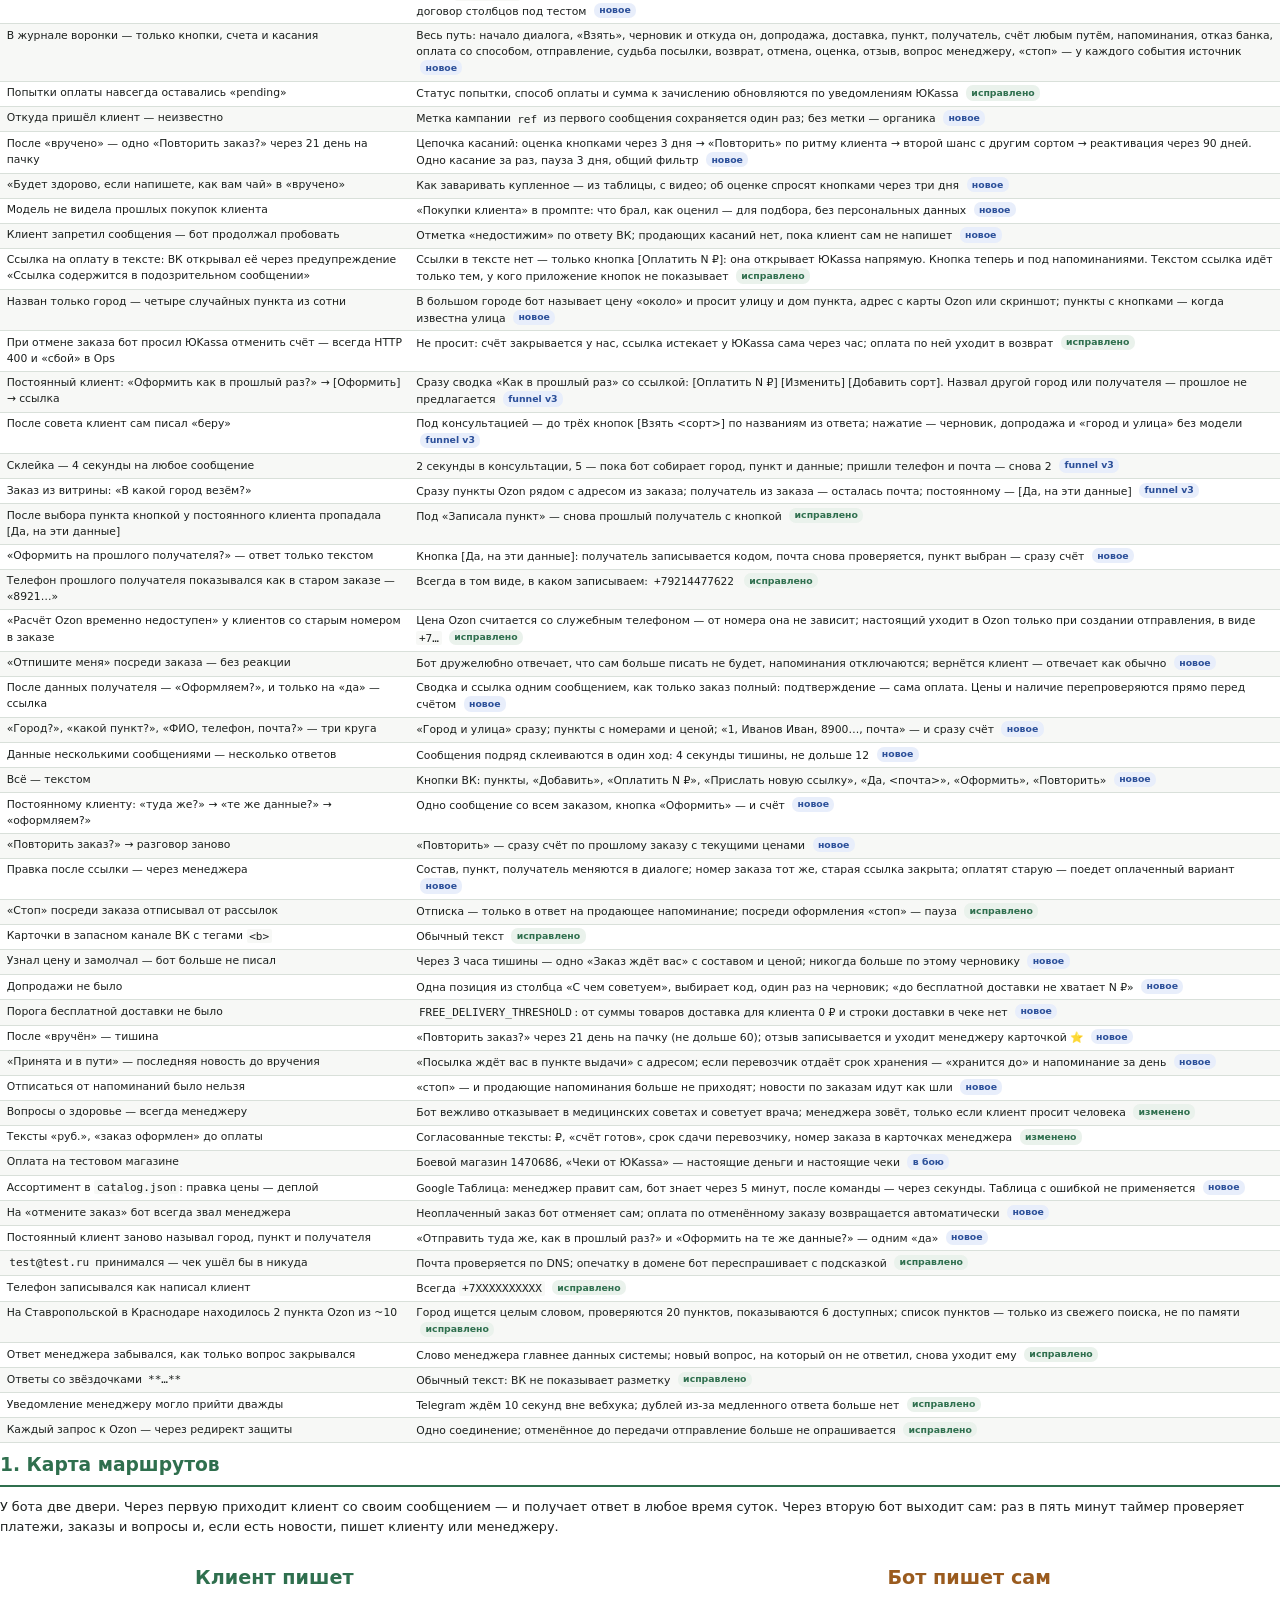
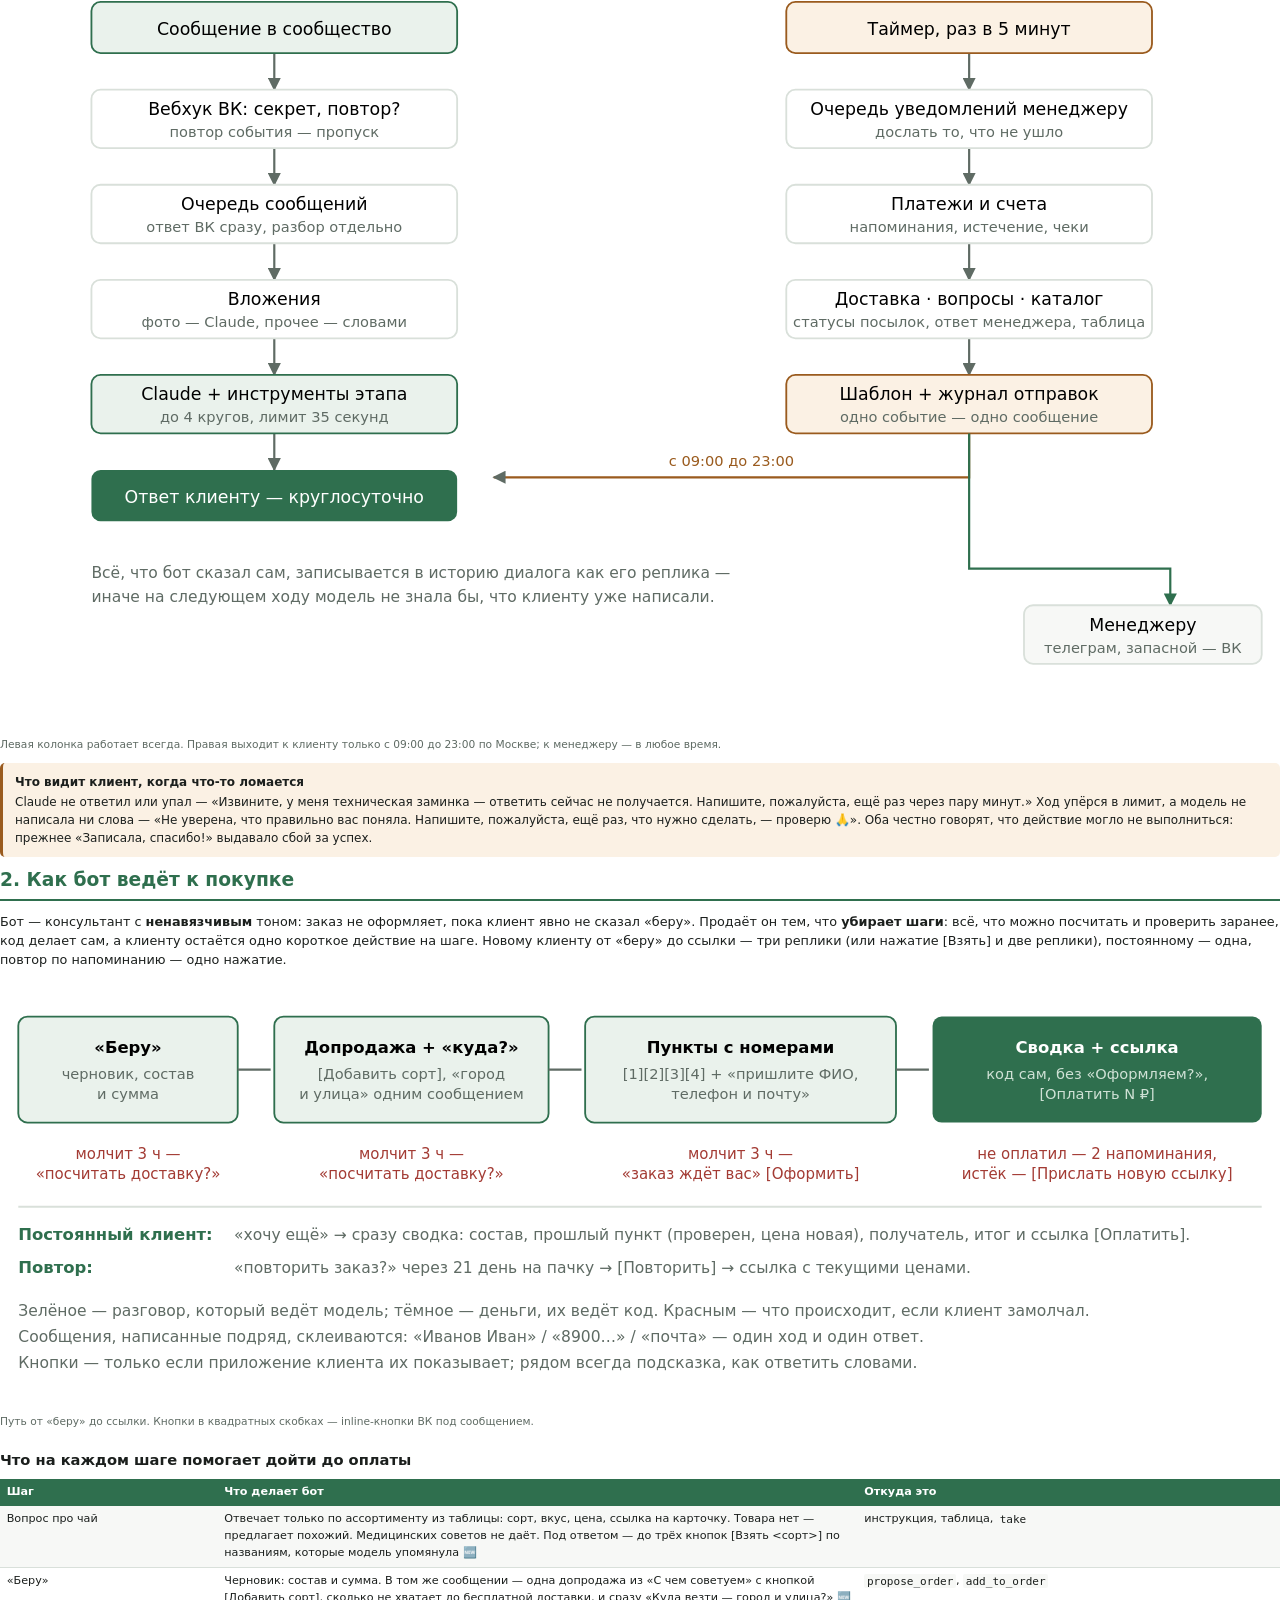
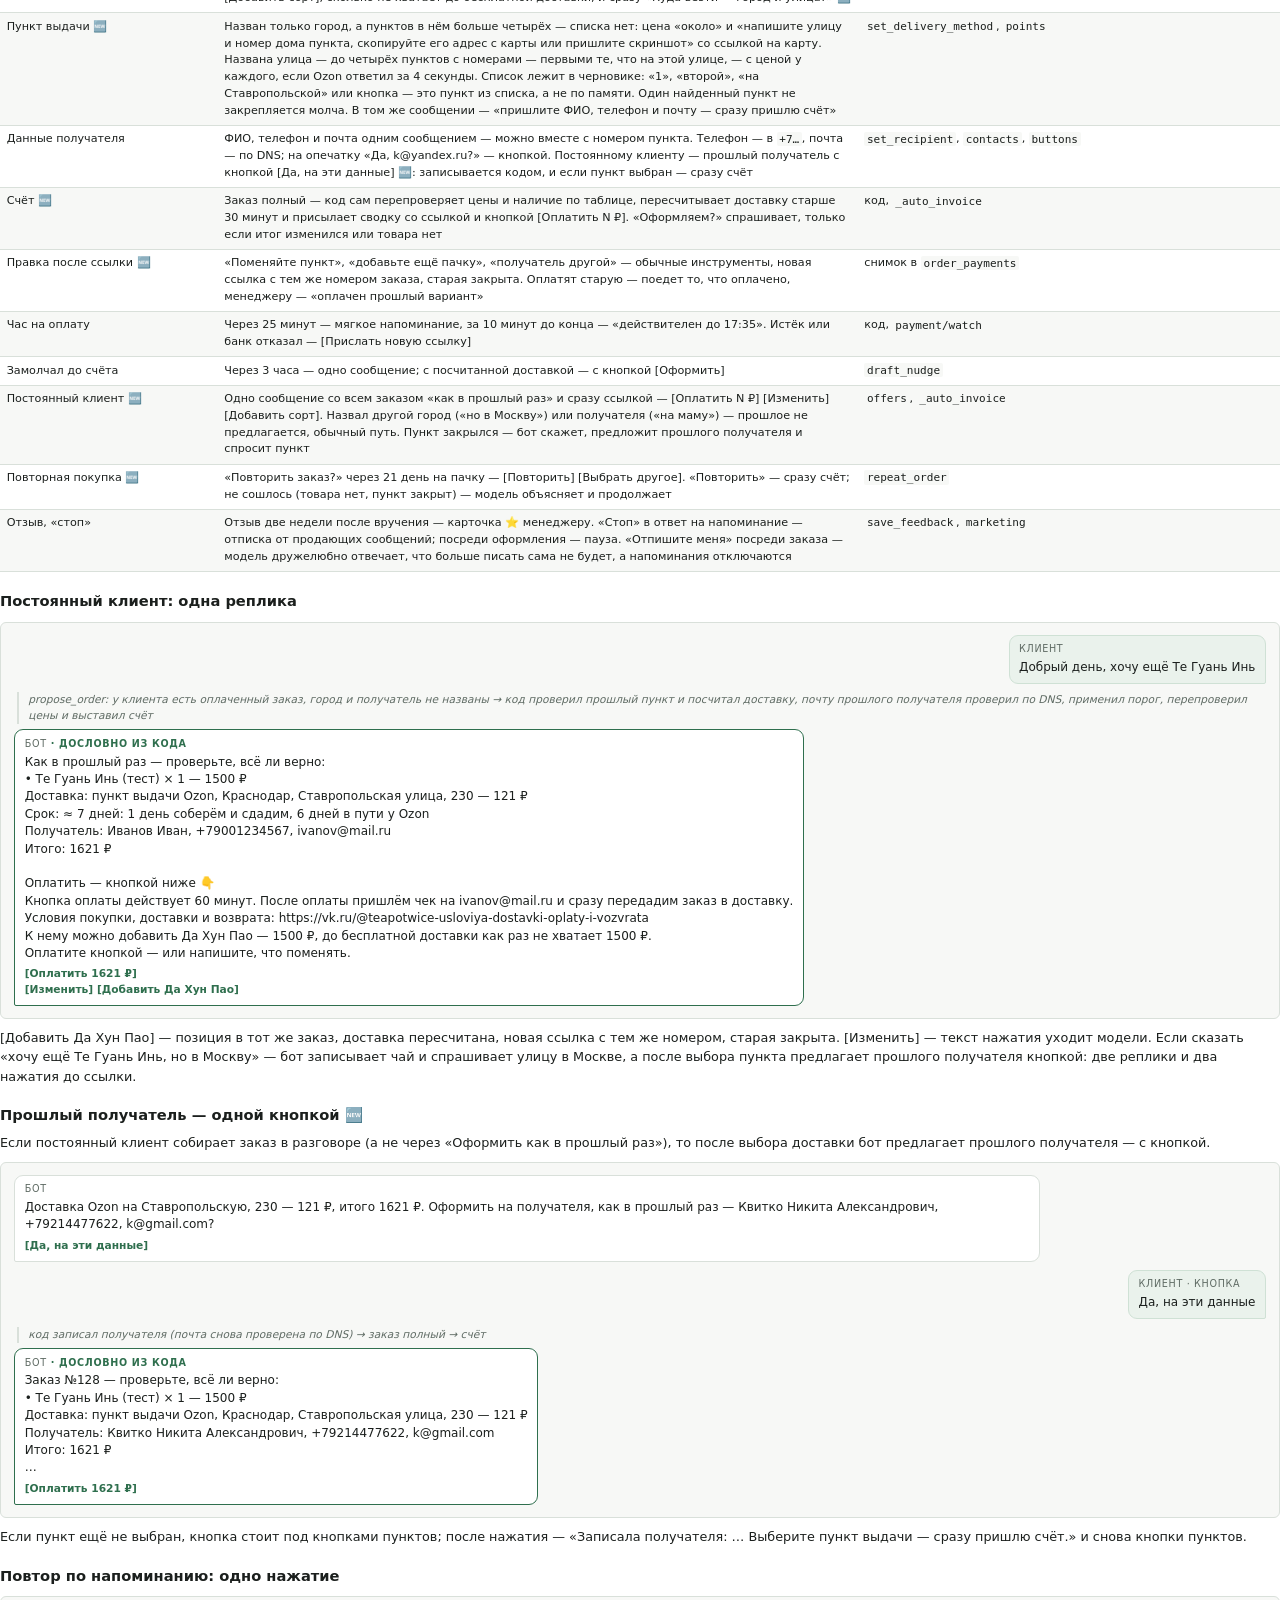
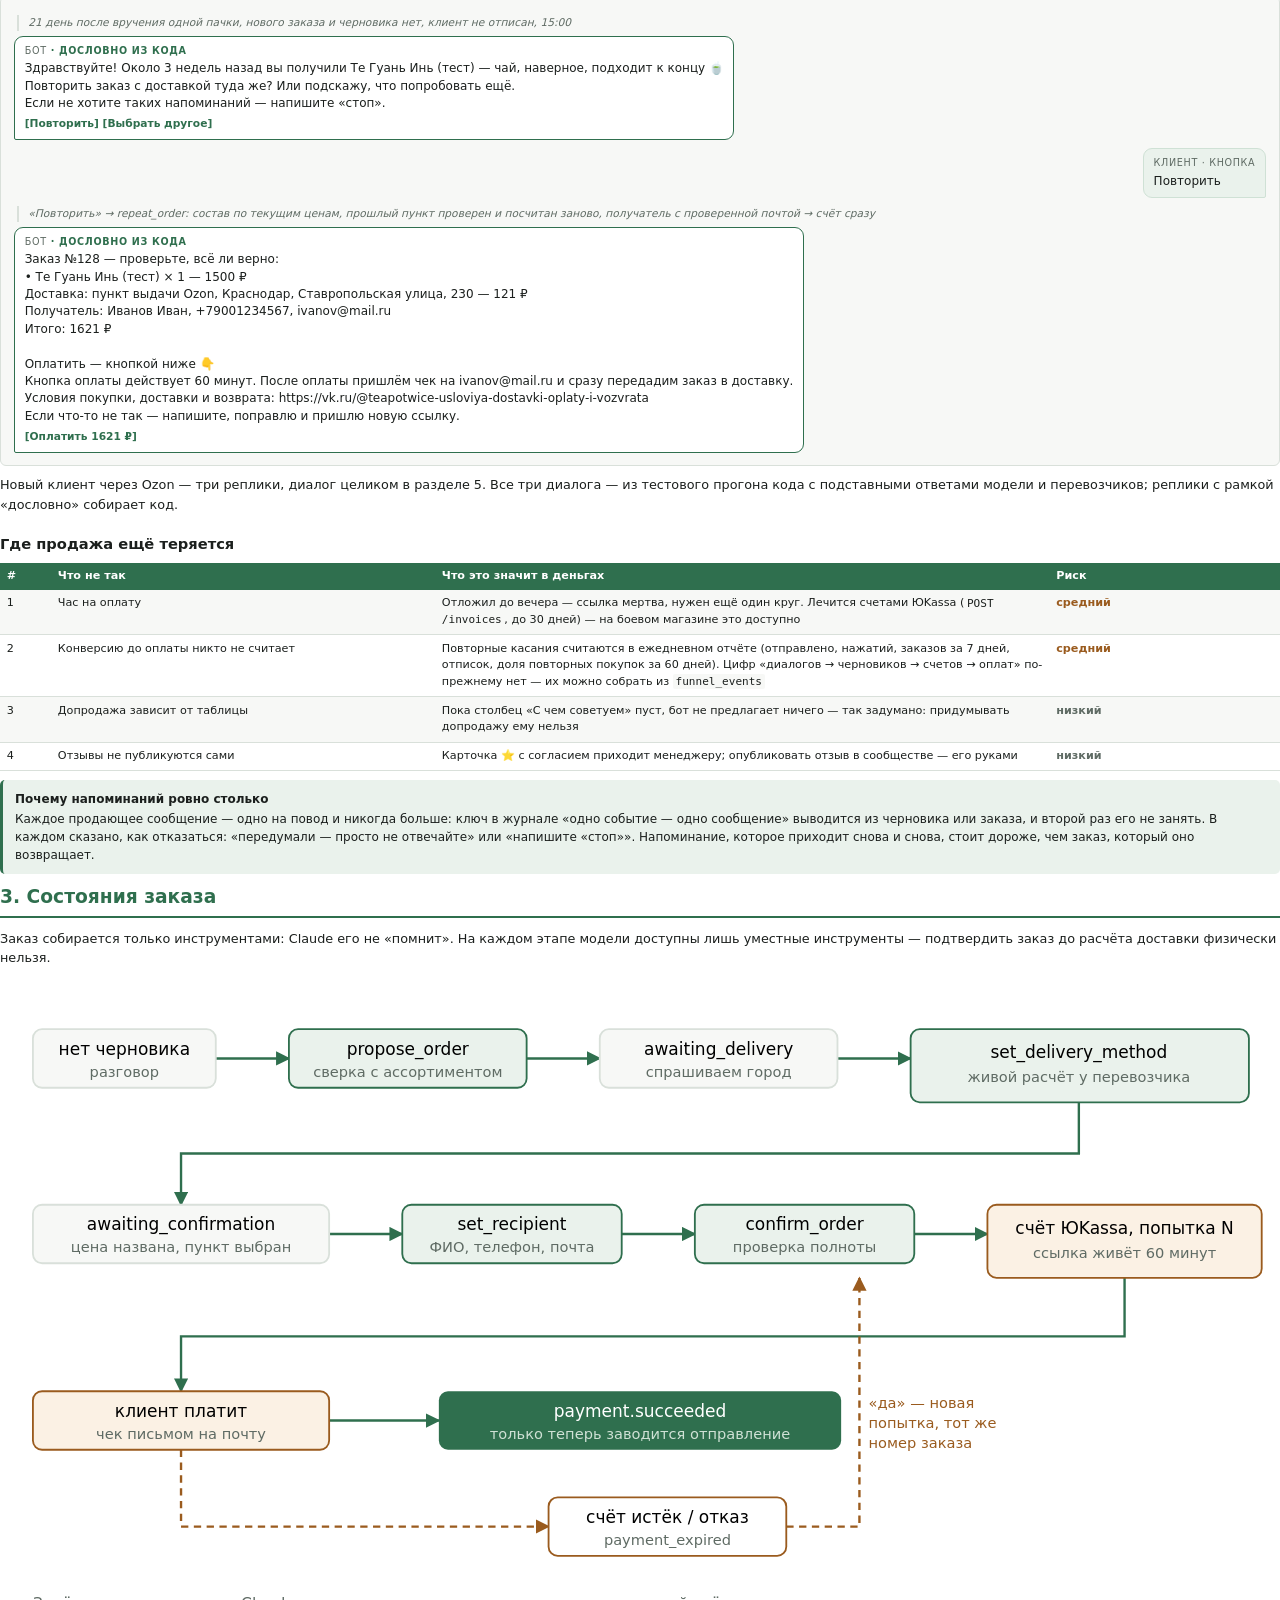
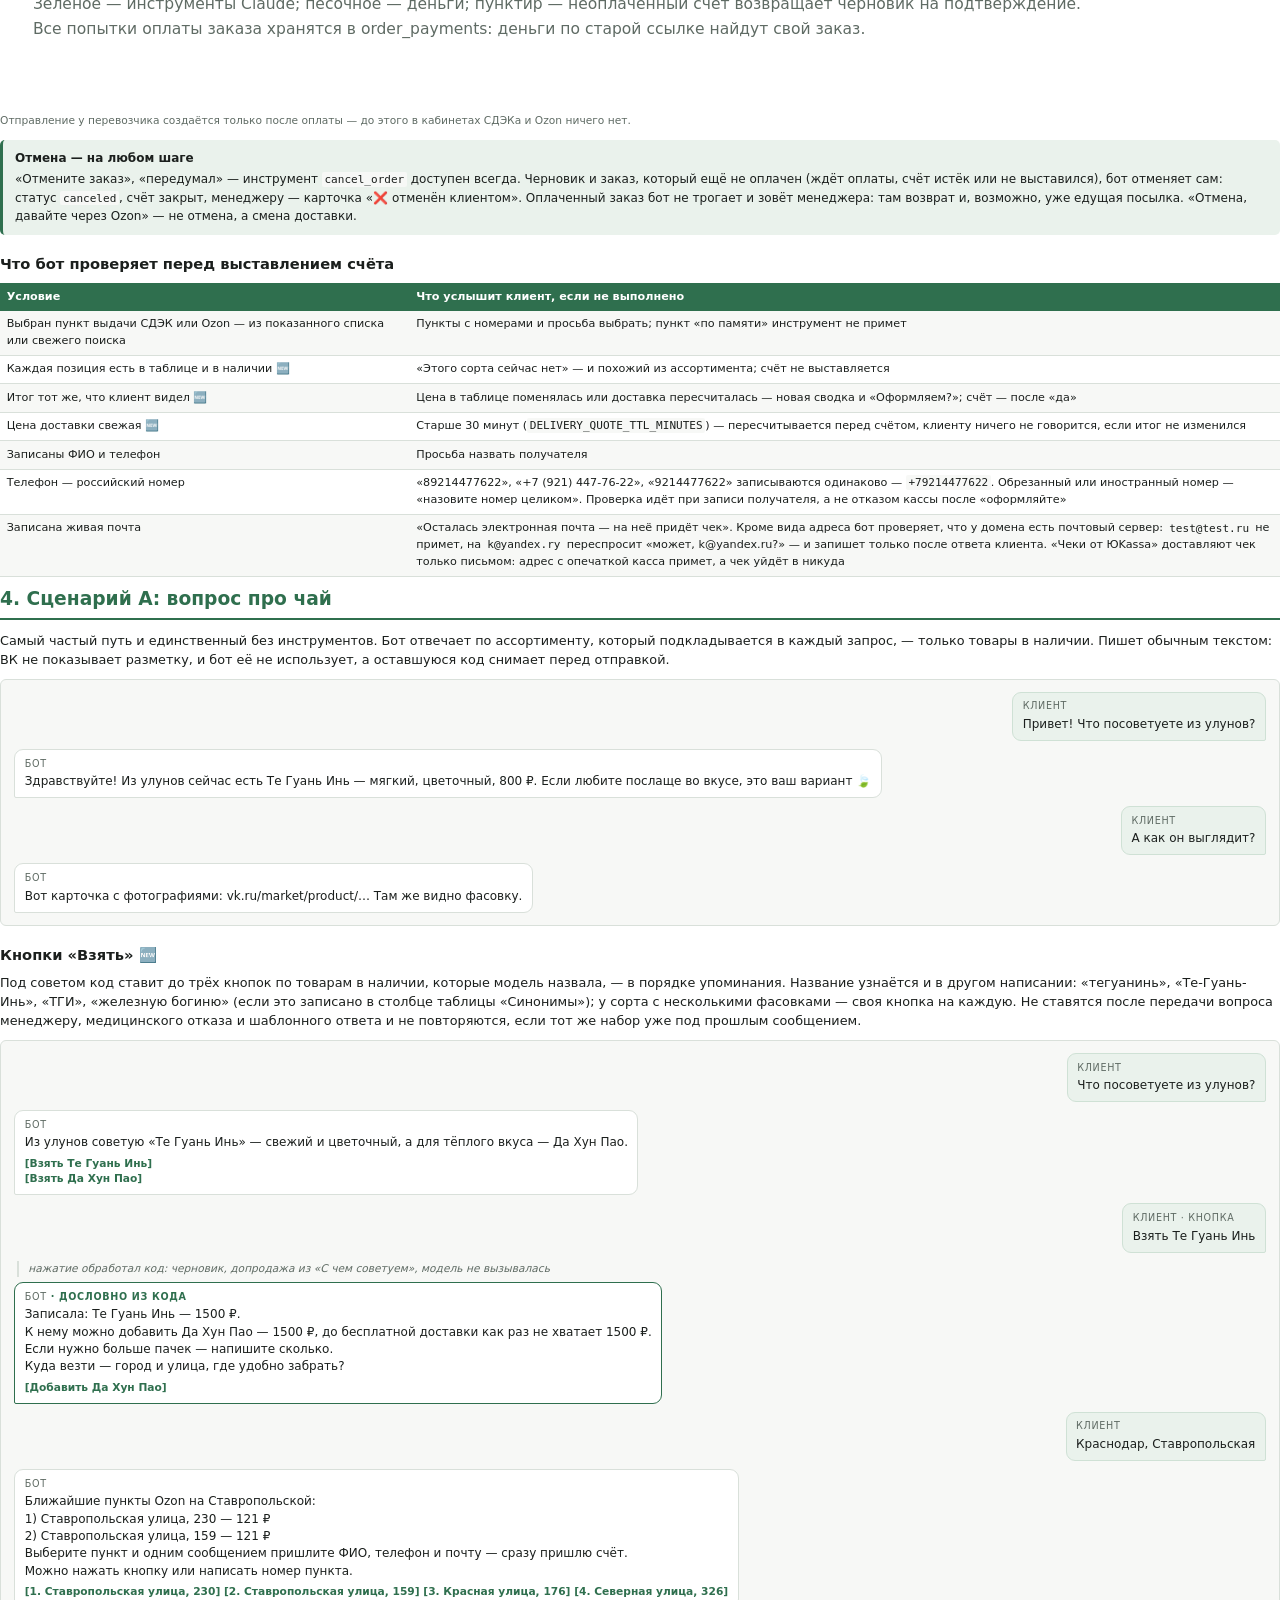
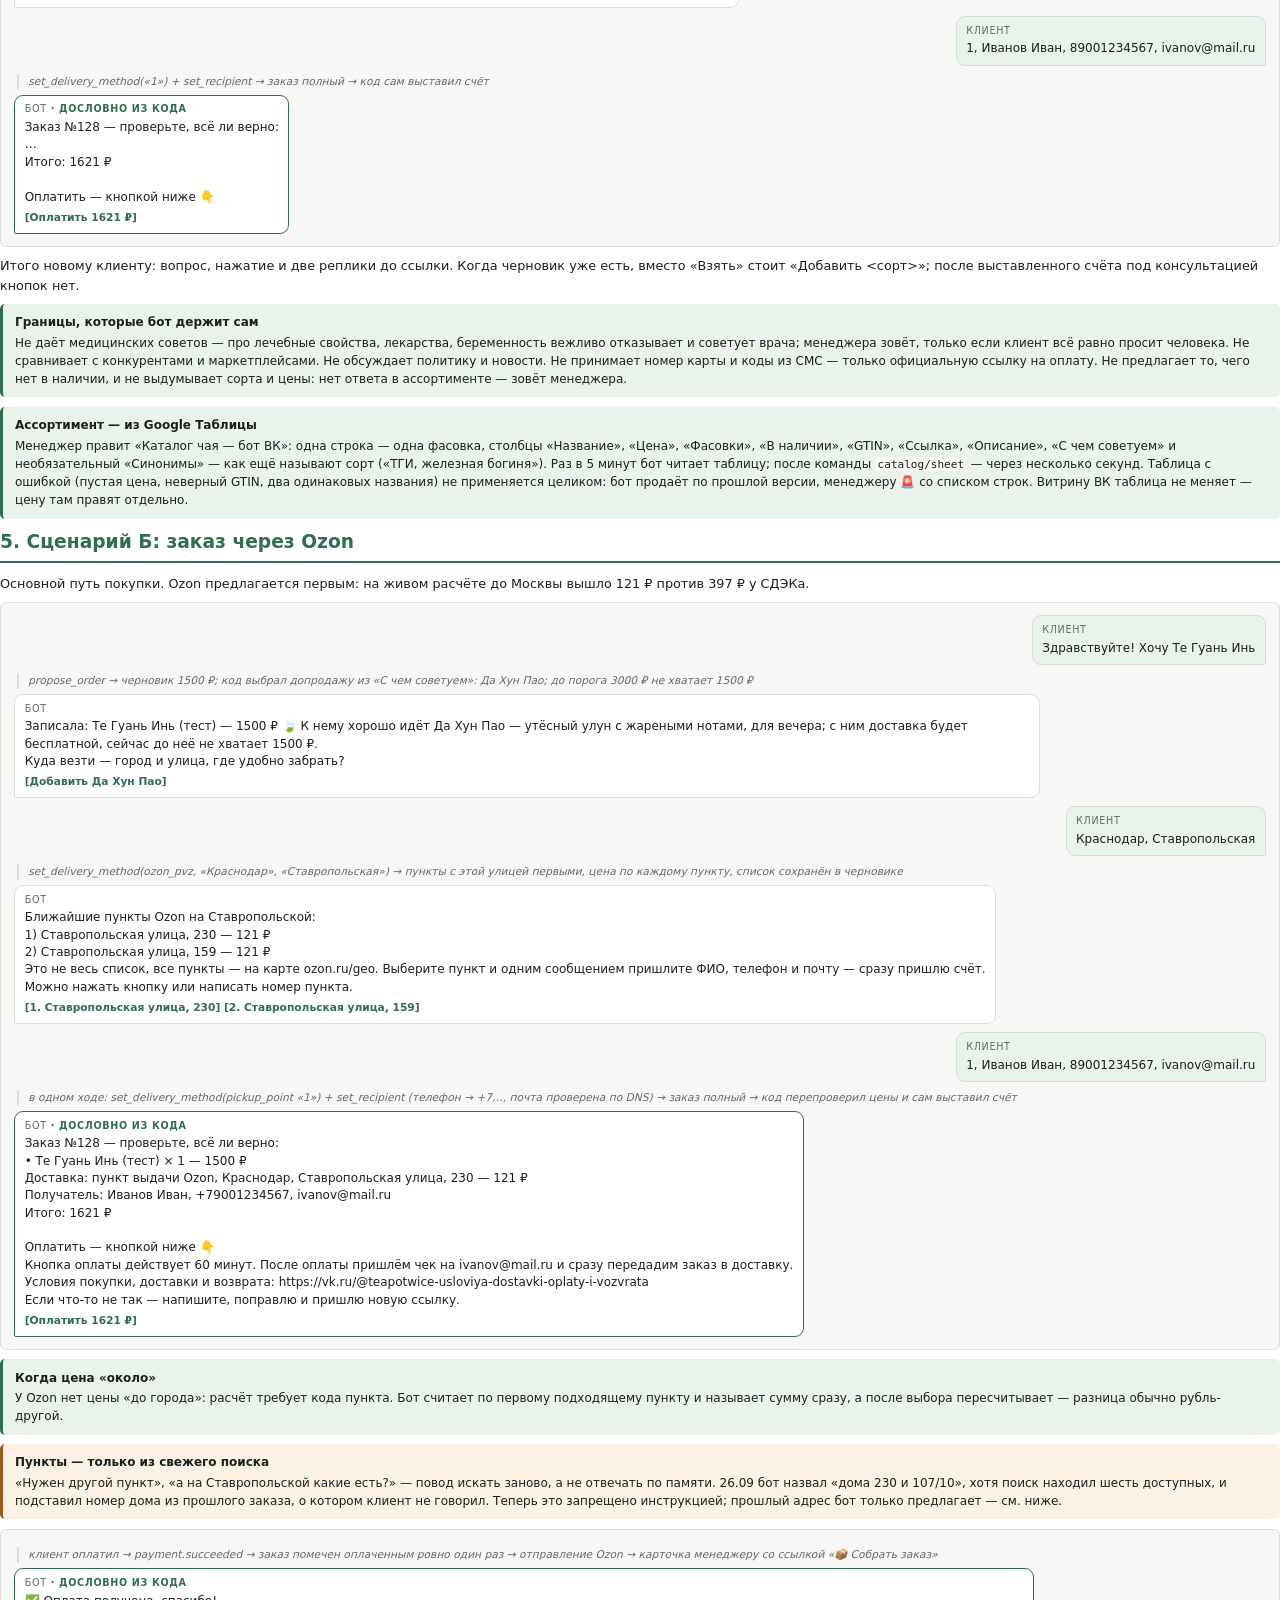
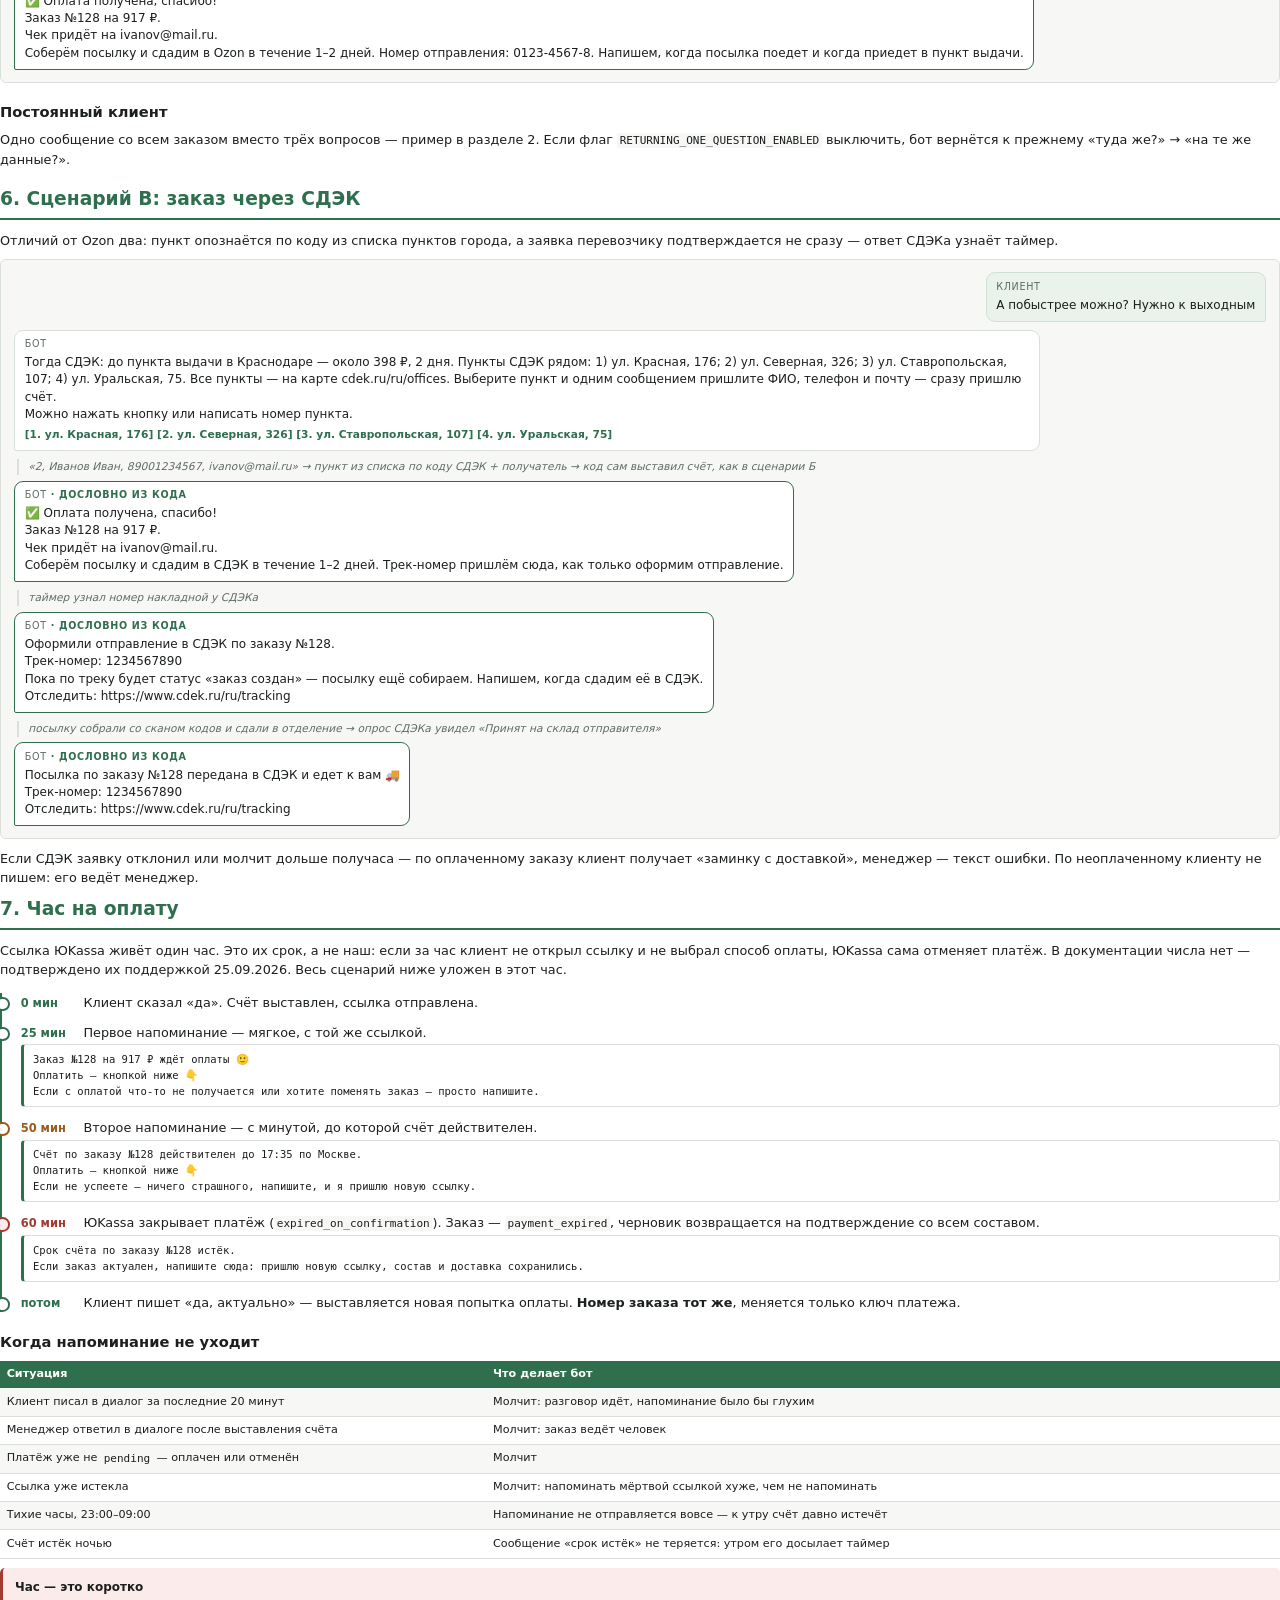
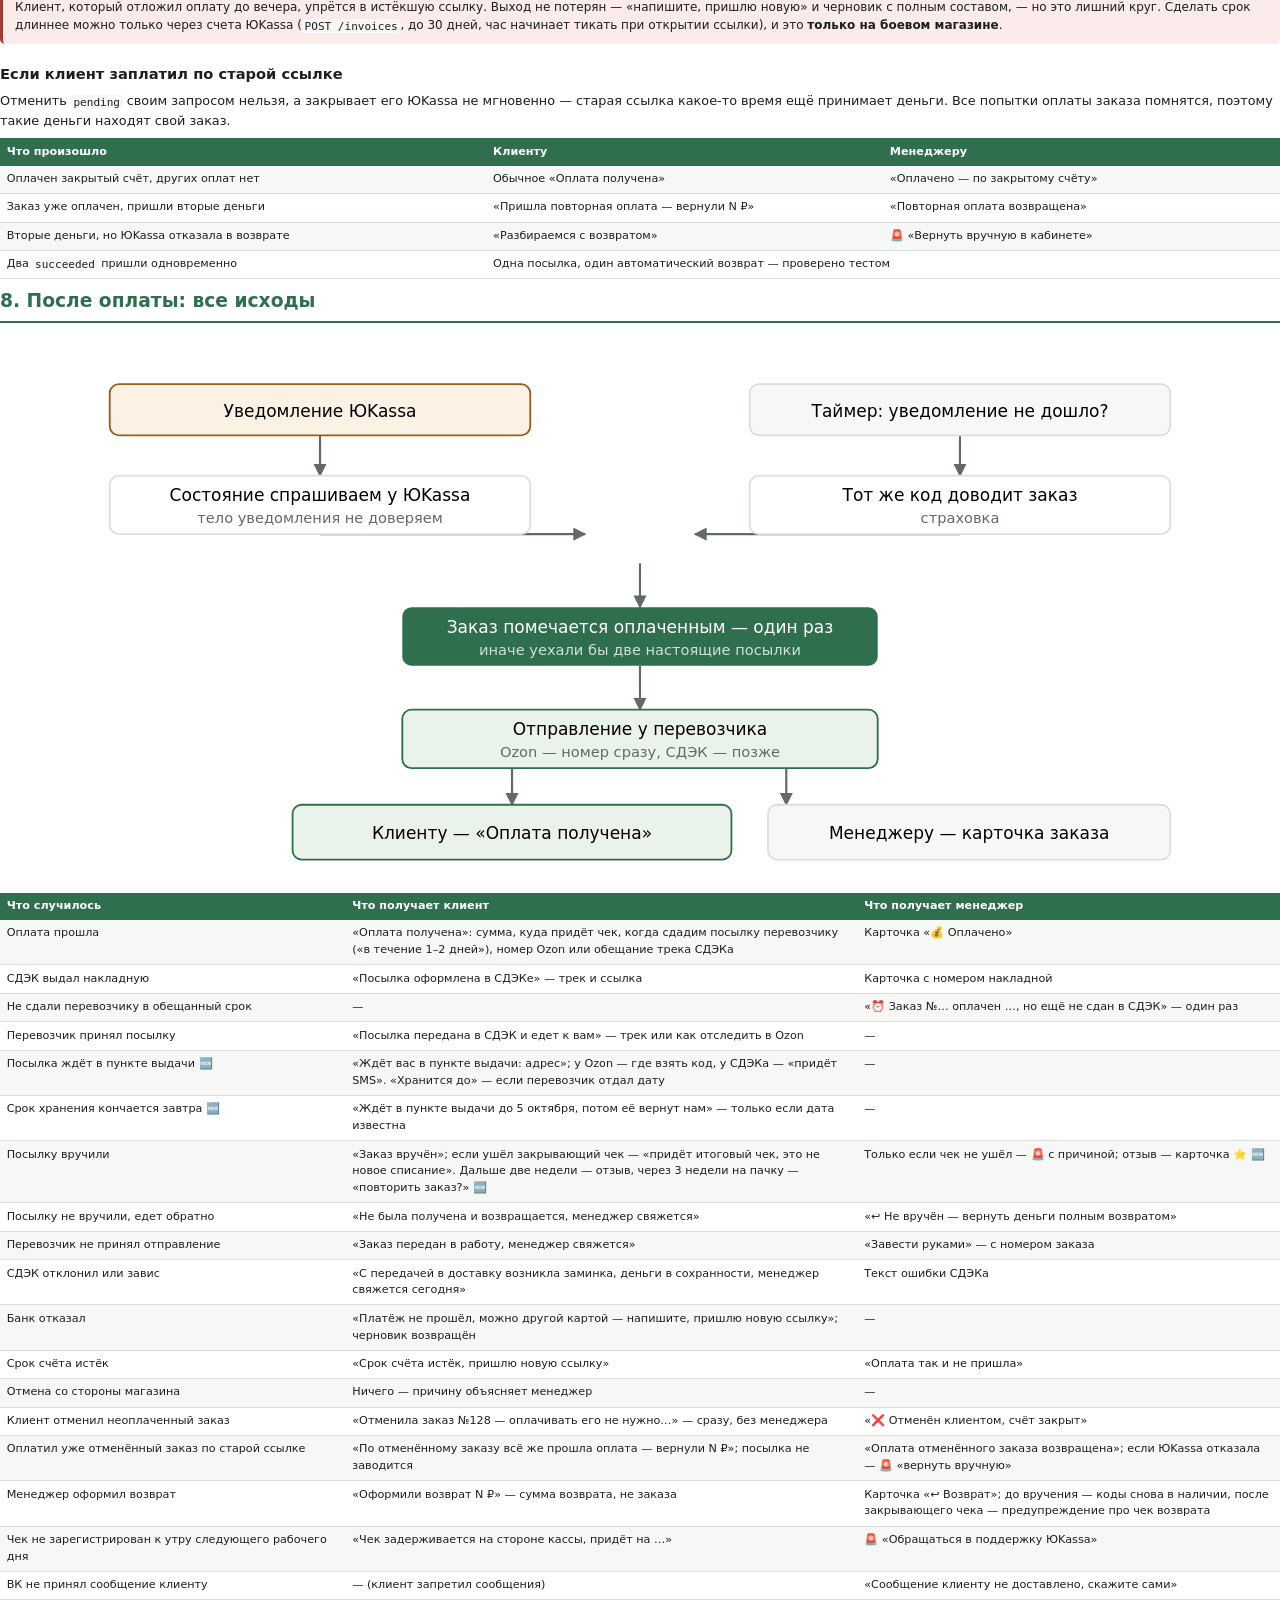
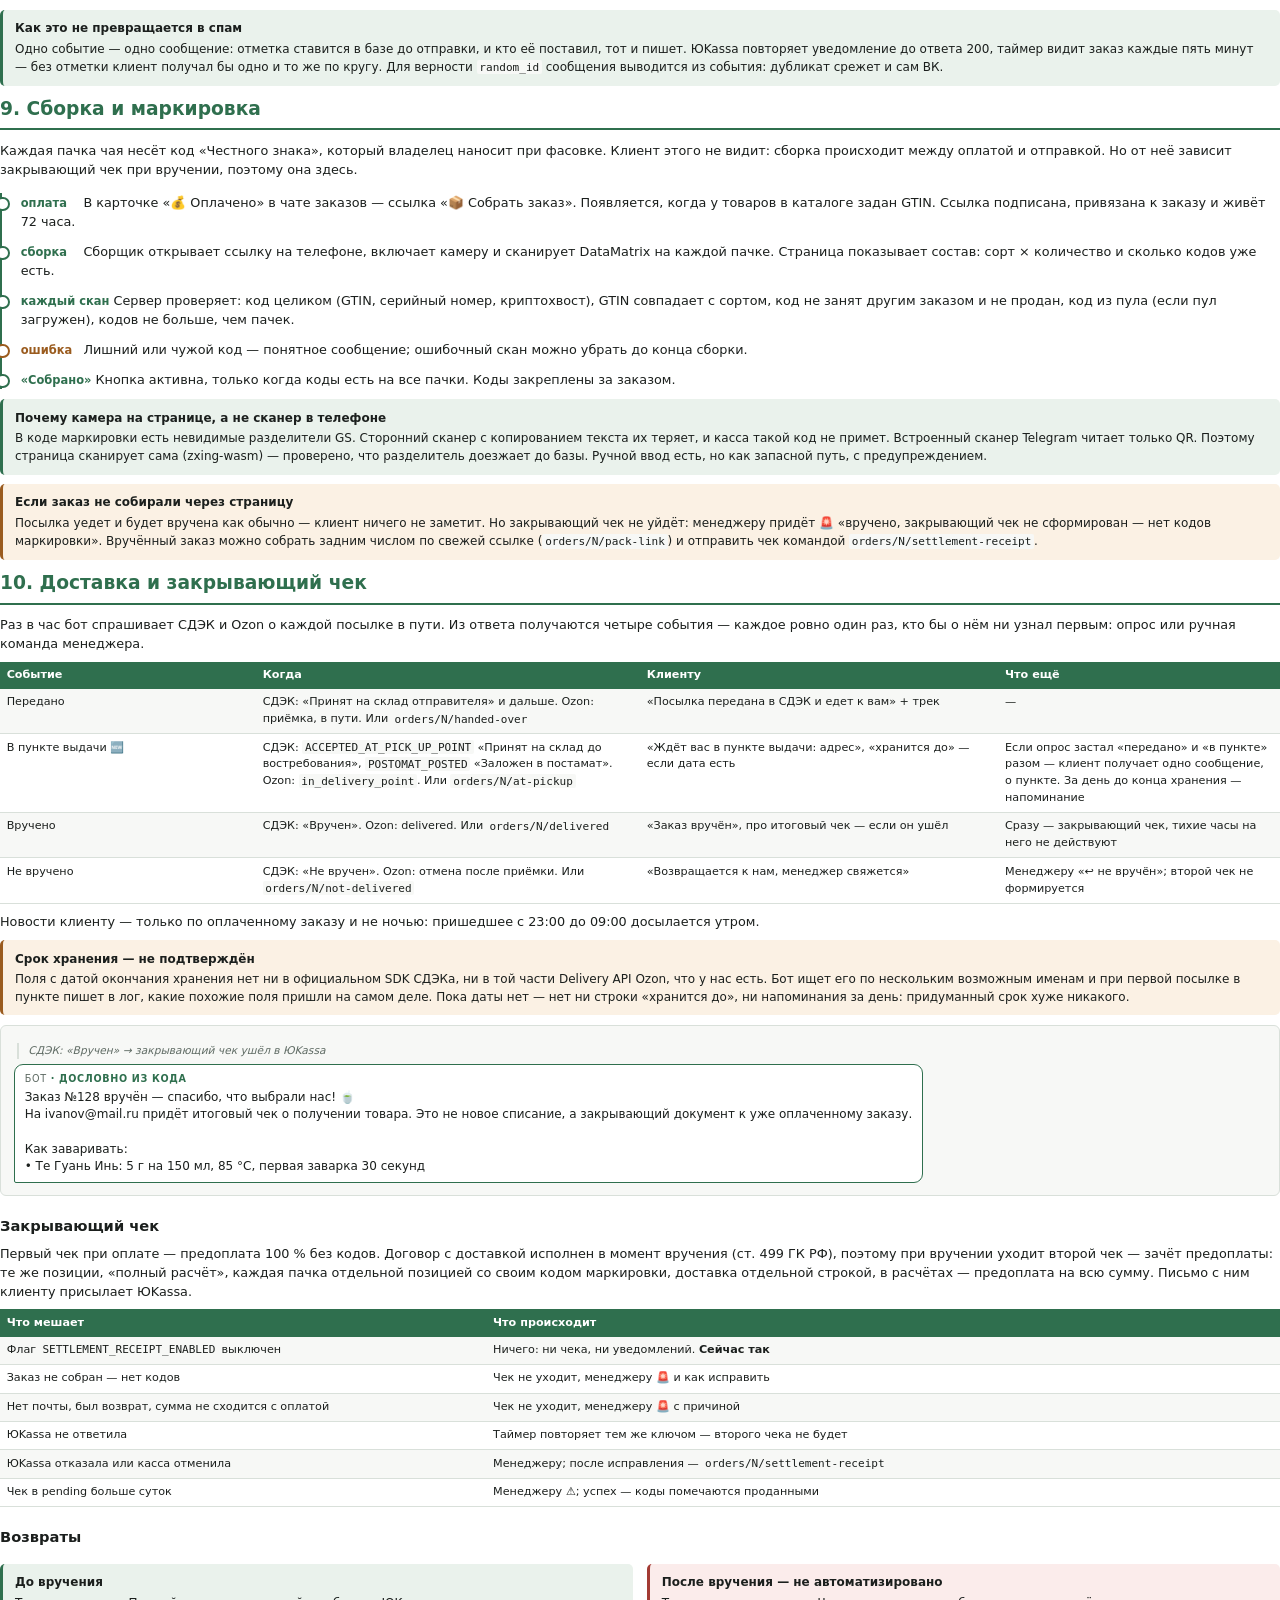
==== commit 7c992b4b: "Document analytics layer and personal data labels Client flow document: new sections on data for ana" ====
--- a/docs/client-flow/index.html
+++ b/docs/client-flow/index.html
@@ -7,7 +7,7 @@
   <h1>Что происходит<br>на стороне клиента</h1>
   <div class="sub">Все пути, по которым идёт человек, написавший в сообщество: от вопроса про чай до вручения посылки. Как бот ведёт к покупке и где её теряет, оплата и напоминания, отмена, сборка со сканированием кодов «Честного знака», закрывающий чек, возвраты и то, что видит менеджер.</div>
   <div class="meta">
-    <p><b>Собрано по коду</b> ветки <code>feature/retention</code> (ещё не в бою): повторные касания после вручения — оценка кнопками, «Повторить» по личному ритму, второй шанс, реактивация — под одним фильтром; заварка в «вручено»; история покупок в промпте. Всё остальное, включая funnel v3, — в бою с 03.10.2026: продающая часть, короткий путь до оплаты (склейка сообщений, сводка со ссылкой без «Оформляем?», пункты с номерами, кнопки ВК, один вопрос постоянному клиенту, «Повторить» одним нажатием), кнопка прошлого получателя и расчёт Ozon со служебным телефоном.</p>
+    <p><b>Собрано по коду</b> ветки <code>feature/pii-tokens</code> (ещё не в бою; в неё входит и <code>feature/analytics-layer</code>): схема <code>analytics</code> для DataLens, недостающие события воронки, метка рекламной кампании, тестовые данные отдельно от настоящих; метки вместо персональных данных в запросах к Claude. Всё остальное — в бою: <code>main</code>, ревизия <code>4b4951b</code> (04.10.2026), включая повторные касания после вручения, заварку в «вручено» и историю покупок в промпте.</p>
     <p><b>Режим:</b> оплата ЮKassa на <b>боевом</b> магазине 1470686, чеки — «Чеки от ЮKassa»; ссылка на оплату живёт час; почта для чека обязательна и проверяется по DNS; ассортимент — из Google Таблицы; закрывающий чек при вручении — за флагом, выключен; Почта России выключена; первым предлагается пункт выдачи Ozon.</p>
     <p><b>Часы:</b> бот отвечает на сообщения круглосуточно. По своей инициативе он не пишет с 23:00 до 09:00 по Москве, а продающие напоминания («заказ ждёт вас», «повторить заказ?») — только с 10:00 до 21:00. Менеджер работает с 10:00 до 23:00, все семь дней.</p>
     <p><b>Как читать примеры.</b> Реплики с пометкой «дословно из кода» клиент получит буква в букву — их собирает программа по шаблонам из <code>app/messages/templates.py</code>. Остальные реплики бота формулирует Claude по инструкции: смысл и порядок те же, слова будут другими.</p>
@@ -31,6 +31,8 @@
   <div><b>10а. Повторные касания</b><span>оценка, «Повторить», второй шанс, реактивация</span></div>
   <div><b>11. Менеджер</b><span>вопросы, ответ менеджера, очередь, команды</span></div>
   <div><b>12. Фото, голосовые, витрина ВК</b><span>нестандартные входы</span></div>
+  <div><b>12а. Данные для аналитики</b><span>схема для DataLens, события, тестовые данные</span></div>
+  <div><b>12б. Персональные данные и Claude API</b><span>метки вместо ФИО, телефонов, почт</span></div>
   <div><b>13. Риски и недочёты</b><span>что осталось</span></div>
   <div><b>14. Что делать дальше</b><span>по порядку</span></div>
   <div><b>Приложение</b><span>все тексты бота дословно</span></div>
@@ -39,6 +41,11 @@
 <h3>Что изменилось с прошлой редакции</h3>
 <table class="changes">
   <tr><th style="width:32%">Было</th><th>Стало</th></tr>
+  <tr><td>ФИО, телефон, почта и адрес клиента уходили в Claude API как есть</td><td>Модель видит метки <code>[NAME_1]</code>, <code>[PHONE_1]</code>, <code>[EMAIL_1]</code>, <code>[ADDR_1]</code>; значения — только у нас, зашифрованы; клиенту, перевозчику, в чек и менеджеру — настоящие данные <span class="new">новое</span></td></tr>
+  <tr><td>Аналитики не было: только ежедневный отчёт</td><td>Схема <code>analytics</code> для Yandex DataLens: заказы, позиции, события воронки, касания, клиенты — без персональных данных и без тестовых заказов; договор столбцов под тестом <span class="new">новое</span></td></tr>
+  <tr><td>В журнале воронки — только кнопки, счета и касания</td><td>Весь путь: начало диалога, «Взять», черновик и откуда он, допродажа, доставка, пункт, получатель, счёт любым путём, напоминания, отказ банка, оплата со способом, отправление, судьба посылки, возврат, отмена, оценка, отзыв, вопрос менеджеру, «стоп» — у каждого события источник <span class="new">новое</span></td></tr>
+  <tr><td>Попытки оплаты навсегда оставались «pending»</td><td>Статус попытки, способ оплаты и сумма к зачислению обновляются по уведомлениям ЮKassa <span class="fixed">исправлено</span></td></tr>
+  <tr><td>Откуда пришёл клиент — неизвестно</td><td>Метка кампании <code>ref</code> из первого сообщения сохраняется один раз; без метки — органика <span class="new">новое</span></td></tr>
   <tr><td>После «вручено» — одно «Повторить заказ?» через 21 день на пачку</td><td>Цепочка касаний: оценка кнопками через 3 дня → «Повторить» по ритму клиента → второй шанс с другим сортом → реактивация через 90 дней. Одно касание за раз, пауза 3 дня, общий фильтр <span class="new">новое</span></td></tr>
   <tr><td>«Будет здорово, если напишете, как вам чай» в «вручено»</td><td>Как заваривать купленное — из таблицы, с видео; об оценке спросят кнопками через три дня <span class="new">новое</span></td></tr>
   <tr><td>Модель не видела прошлых покупок клиента</td><td>«Покупки клиента» в промпте: что брал, как оценил — для подбора, без персональных данных <span class="new">новое</span></td></tr>
@@ -693,6 +700,242 @@
 <p>Постоянному клиенту вместо получателя из заказа — прошлый получатель: «Выберите пункт. Получатель как в прошлый раз — Иванов Иван, +79001234567, ivanov@mail.ru? Нажмите «Да, на эти данные» или пришлите ФИО, телефон и почту — сразу пришлю счёт.» и кнопка [Да, на эти данные] под пунктами; после выбора пункта она снова под ответом. Без получателя в заказе — «Выберите пункт и одним сообщением пришлите ФИО, телефон и почту — сразу пришлю счёт.». Адрес не разобрался (нет города) или Ozon не нашёл пунктов — прежнее сообщение «Осталось выбрать доставку… В какой город везём?». Если не разобрался состав — клиент слышит «заказ принят, уточним доставку», менеджер получает заказ на руки.</p>
 </section>
 <section class="section">
+<h2>12а. Данные для аналитики 🆕</h2>
+<p>Чарты Yandex DataLens читают только схему <code>analytics</code> — представления поверх рабочих таблиц. Это договор: столбцы только добавляются в конец, существующие не переименовываются, не удаляются и не меняют тип. Договор записан в <code>analytics/contract.yaml</code>; тест падает на любом расхождении, в том числе на новом столбце, который туда не записан. Представления пересоздаются при старте контейнера; не получилось — бот работает как работал, ошибка в логе.</p>
+<div class="cols">
+<div class="note"><b>Время</b>Все моменты — <code>timestamptz</code>, Postgres хранит их в UTC. Рядом с каждым — дата по Москве (<code>…_date_msk</code>): по ней удобно группировать дни. Суммы — <code>numeric</code> в рублях.</div>
+<div class="note"><b>Клиент без персональных данных</b><code>client_key</code> — HMAC от VK ID с секретом <code>CLIENT_KEY_SECRET</code>: один и тот же у человека во всех представлениях, по нему VK ID не восстановить. ФИО, телефонов, почт, адресов и текстов переписки в схеме нет.</div>
+</div>
+<div class="warn"><b>Тестовые данные исключены</b>Тестовые аккаунты — переменная <code>TEST_VK_IDS</code> (VK ID или ссылки на страницы через запятую): их клиенты и заказы помечаются <code>is_test</code> тиком расписания. Оплата в тестовом магазине ЮKassa (поле <code>test</code> в уведомлении) помечает заказ сразу. Тестовые заказы не предлагаются «как в прошлый раз» и не дают повторных касаний реальным клиентам; самим тестовым аккаунтам — дают, чтобы владелец мог проверить всё на себе. Что будет помечено — <code>scripts/api.sh analytics/sync</code>.</div>
+<p><b>Метка рекламной кампании</b> — <code>ref</code> и <code>ref_source</code> из первого сообщения клиента (ссылка вида <code>vk.me/club…?ref=…</code>). Пишется один раз, при первом контакте; пусто — органика.</p>
+<h3>Справочник событий воронки — analytics.dim_event</h3>
+<p style="font-size:8.6pt">У каждого события — время, клиент, номер заказа (если событие про заказ) и источник: текст клиента, кнопка, код бота, витрина, напоминание, менеджер, перевозчик, ЮKassa. «Порядок» — место шага в основной воронке.</p>
+<table>
+  <thead><tr><th style="width:24%">Код</th><th>Подпись</th><th style="width:10%">Порядок</th><th style="width:16%">Этап</th></tr></thead>
+  <tr><td><code>dialog_start</code></td><td>Начало диалога</td><td>10</td><td>Диалог</td></tr>
+  <tr><td><code>take_shown</code></td><td>Показаны кнопки «Взять»</td><td>20</td><td>Диалог</td></tr>
+  <tr><td><code>button:take</code></td><td>Нажата «Взять»</td><td>25</td><td>Диалог</td></tr>
+  <tr><td><code>draft_created</code></td><td>Черновик создан</td><td>30</td><td>Заказ</td></tr>
+  <tr><td><code>upsell_offered</code></td><td>Допродажа предложена</td><td>35</td><td>Заказ</td></tr>
+  <tr><td><code>upsell_accepted</code></td><td>Допродажа принята</td><td>36</td><td>Заказ</td></tr>
+  <tr><td><code>delivery_quoted</code></td><td>Доставка посчитана</td><td>40</td><td>Заказ</td></tr>
+  <tr><td><code>point_chosen</code></td><td>Пункт выдачи выбран</td><td>45</td><td>Заказ</td></tr>
+  <tr><td><code>recipient_set</code></td><td>Получатель записан</td><td>50</td><td>Заказ</td></tr>
+  <tr><td><code>invoice_auto</code></td><td>Счёт выставлен автоматически</td><td>60</td><td>Счёт</td></tr>
+  <tr><td><code>invoice_confirmed</code></td><td>Счёт после «Оформляем?»</td><td>60</td><td>Счёт</td></tr>
+  <tr><td><code>invoice_returning</code></td><td>Счёт постоянному клиенту</td><td>60</td><td>Счёт</td></tr>
+  <tr><td><code>invoice_repeat</code></td><td>Счёт по «Повторить»</td><td>60</td><td>Счёт</td></tr>
+  <tr><td><code>invoice_manual</code></td><td>Счёт командой менеджера</td><td>60</td><td>Счёт</td></tr>
+  <tr><td><code>payment_reminder_1</code></td><td>Напоминание об оплате 1</td><td>65</td><td>Счёт</td></tr>
+  <tr><td><code>payment_reminder_2</code></td><td>Напоминание об оплате 2</td><td>66</td><td>Счёт</td></tr>
+  <tr><td><code>invoice_expired</code></td><td>Счёт истёк</td><td></td><td>Счёт</td></tr>
+  <tr><td><code>invoice_canceled</code></td><td>Счёт отменён магазином</td><td></td><td>Счёт</td></tr>
+  <tr><td><code>payment_declined</code></td><td>Банк отказал</td><td></td><td>Счёт</td></tr>
+  <tr><td><code>payment_succeeded</code></td><td>Оплата прошла</td><td>70</td><td>Оплата</td></tr>
+  <tr><td><code>shipment_created</code></td><td>Отправление создано</td><td>80</td><td>Доставка</td></tr>
+  <tr><td><code>handed_over</code></td><td>Передано перевозчику</td><td>85</td><td>Доставка</td></tr>
+  <tr><td><code>at_pickup_point</code></td><td>В пункте выдачи</td><td>88</td><td>Доставка</td></tr>
+  <tr><td><code>delivered</code></td><td>Вручено</td><td>90</td><td>Доставка</td></tr>
+  <tr><td><code>not_delivered</code></td><td>Не вручено</td><td></td><td>Доставка</td></tr>
+  <tr><td><code>refunded</code></td><td>Возврат</td><td></td><td>После покупки</td></tr>
+  <tr><td><code>canceled_by_client</code></td><td>Отмена клиентом</td><td></td><td>Заказ</td></tr>
+  <tr><td><code>rated</code></td><td>Оценка</td><td>95</td><td>После покупки</td></tr>
+  <tr><td><code>review_saved</code></td><td>Отзыв</td><td>96</td><td>После покупки</td></tr>
+  <tr><td><code>escalation_opened</code></td><td>Вопрос менеджеру открыт</td><td></td><td>Менеджер</td></tr>
+  <tr><td><code>escalation_closed</code></td><td>Менеджер ответил</td><td></td><td>Менеджер</td></tr>
+  <tr><td><code>opted_out</code></td><td>Отписка «стоп»</td><td></td><td>После покупки</td></tr>
+  <tr><td><code>button</code></td><td>Нажатие кнопки</td><td></td><td>Кнопки</td></tr>
+  <tr><td><code>button_stale</code></td><td>Нажата устаревшая кнопка</td><td></td><td>Кнопки</td></tr>
+  <tr><td><code>touch</code></td><td>Повторное касание отправлено</td><td></td><td>Касания</td></tr>
+  <tr><td><code>touch_order</code></td><td>Заказ после касания (7 дней)</td><td></td><td>Касания</td></tr>
+  <tr><td><code>touch_optout</code></td><td>Отписка после касания (2 дня)</td><td></td><td>Касания</td></tr>
+</table>
+<div class="note"><b>Чего в журнале нет</b>Событий до 01.10.2026 — журнал воронки начинается с этой даты. Счёт, отправка напоминаний и судьба посылки старых заказов есть в самих заказах (<code>v_orders</code>), а не в событиях. Способ оплаты и сумма к зачислению — только у оплат после включения журнала: ЮKassa присылает их в уведомлении, отдельно мы их не запрашиваем.</div>
+<h3>Статусы заказа — analytics.dim_status</h3>
+<table>
+  <thead><tr><th style="width:24%">Код</th><th>Подпись</th><th style="width:10%">Порядок</th></tr></thead>
+  <tr><td><code>awaiting_payment</code></td><td>Ждёт оплаты</td><td>10</td></tr>
+  <tr><td><code>payment_failed</code></td><td>Счёт не выставился</td><td>15</td></tr>
+  <tr><td><code>payment_expired</code></td><td>Счёт истёк</td><td>20</td></tr>
+  <tr><td><code>canceled</code></td><td>Отменён клиентом</td><td>25</td></tr>
+  <tr><td><code>paid</code></td><td>Оплачен</td><td>30</td></tr>
+  <tr><td><code>confirmed</code></td><td>Оплачен, передаётся перевозчику</td><td>40</td></tr>
+  <tr><td><code>cdek_registered</code></td><td>Заведён в СДЭК</td><td>50</td></tr>
+  <tr><td><code>cdek_stuck</code></td><td>СДЭК не ответил</td><td>55</td></tr>
+  <tr><td><code>cdek_rejected</code></td><td>СДЭК отказал</td><td>56</td></tr>
+  <tr><td><code>reported</code></td><td>Передан в работу</td><td>60</td></tr>
+  <tr><td><code>refunded</code></td><td>Возврат</td><td>90</td></tr>
+</table>
+<h3>Представления и столбцы</h3>
+<h4>analytics.v_orders</h4>
+<p style="font-size:8.6pt">Заказы клиентов, по строке на заказ, без тестовых. Заказ появляется, когда выставлен счёт (или оформлен заказ без оплаты в старой схеме); черновики сюда не попадают. Оплаченный — is_paid; выручку считать по total оплаченных, без возвращённых (is_refunded).</p>
+<table>
+  <thead><tr><th style="width:23%">Столбец</th><th style="width:13%">Тип</th><th>Что это и как считается</th></tr></thead>
+  <tr><td><code>order_id</code></td><td><code>integer</code></td><td>Номер заказа — тот же, что видят клиент и менеджер.</td></tr>
+  <tr><td><code>client_key</code></td><td><code>varchar</code></td><td>Псевдонимный ключ клиента (HMAC от VK ID). Тот же в остальных представлениях.</td></tr>
+  <tr><td><code>client_order_number</code></td><td><code>integer</code></td><td>Порядковый номер заказа у клиента среди всех его заказов: 1 — первый.</td></tr>
+  <tr><td><code>client_paid_order_number</code></td><td><code>integer</code></td><td>Порядковый номер среди оплаченных заказов клиента: 1 — первая покупка, 2 и больше — повторная. У неоплаченных пусто.</td></tr>
+  <tr><td><code>created_at</code></td><td><code>timestamptz</code></td><td>Когда заказ создан (выставлен первый счёт), UTC.</td></tr>
+  <tr><td><code>created_date_msk</code></td><td><code>date</code></td><td>Дата создания заказа по Москве.</td></tr>
+  <tr><td><code>paid_at</code></td><td><code>timestamptz</code></td><td>Когда пришли деньги, UTC. У старых заказов без отметки — время сообщения клиенту об оплате.</td></tr>
+  <tr><td><code>paid_date_msk</code></td><td><code>date</code></td><td>Дата оплаты по Москве.</td></tr>
+  <tr><td><code>delivered_at</code></td><td><code>timestamptz</code></td><td>Когда посылку вручили клиенту, UTC (по данным перевозчика или отметке менеджера).</td></tr>
+  <tr><td><code>delivered_date_msk</code></td><td><code>date</code></td><td>Дата вручения по Москве.</td></tr>
+  <tr><td><code>status</code></td><td><code>varchar</code></td><td>Статус заказа кодом; подпись — status_label, справочник — dim_status.</td></tr>
+  <tr><td><code>status_label</code></td><td><code>text</code></td><td>Статус заказа по-русски.</td></tr>
+  <tr><td><code>is_paid</code></td><td><code>boolean</code></td><td>Деньги по заказу пришли (в том числе если потом был возврат).</td></tr>
+  <tr><td><code>is_refunded</code></td><td><code>boolean</code></td><td>По заказу оформлен возврат.</td></tr>
+  <tr><td><code>is_canceled</code></td><td><code>boolean</code></td><td>Клиент отменил заказ до оплаты.</td></tr>
+  <tr><td><code>is_delivered</code></td><td><code>boolean</code></td><td>Посылка вручена.</td></tr>
+  <tr><td><code>channel</code></td><td><code>text</code></td><td>Канал заказа кодом: dialog — собран в переписке, storefront — из витрины ВК, returning — постоянный клиент («как в прошлый раз»), repeat — «Повторить» (обычно по напоминанию).</td></tr>
+  <tr><td><code>channel_label</code></td><td><code>text</code></td><td>Канал заказа по-русски.</td></tr>
+  <tr><td><code>carrier</code></td><td><code>text</code></td><td>Перевозчик: cdek, ozon, russian_post.</td></tr>
+  <tr><td><code>delivery_method</code></td><td><code>varchar</code></td><td>Способ доставки кодом: ozon_pvz, cdek_pvz, cdek_courier, russian_post.</td></tr>
+  <tr><td><code>delivery_type</code></td><td><code>text</code></td><td>Тип доставки: pickup — пункт выдачи, courier — курьер, post — почта.</td></tr>
+  <tr><td><code>items_total</code></td><td><code>numeric(10,2)</code></td><td>Сумма товаров, руб.</td></tr>
+  <tr><td><code>delivery_cost</code></td><td><code>numeric(10,2)</code></td><td>Доставка для клиента, руб. 0 — бесплатная.</td></tr>
+  <tr><td><code>carrier_delivery_cost</code></td><td><code>numeric(10,2)</code></td><td>Цена перевозчика, руб.: при бесплатной доставке её платит магазин.</td></tr>
+  <tr><td><code>total</code></td><td><code>numeric(10,2)</code></td><td>Итог к оплате клиентом, руб.: товары + доставка для клиента.</td></tr>
+  <tr><td><code>free_delivery</code></td><td><code>boolean</code></td><td>Доставка бесплатна для клиента: заказ выше порога FREE_DELIVERY_THRESHOLD.</td></tr>
+  <tr><td><code>items_count</code></td><td><code>integer</code></td><td>Сколько пачек в заказе.</td></tr>
+  <tr><td><code>upsell_offered</code></td><td><code>boolean</code></td><td>Клиенту предлагали допродажу из столбца «С чем советуем».</td></tr>
+  <tr><td><code>upsell_item</code></td><td><code>text</code></td><td>Какой товар предлагали допродажей.</td></tr>
+  <tr><td><code>upsell_accepted</code></td><td><code>boolean</code></td><td>Предложенный допродажей товар есть в заказе.</td></tr>
+  <tr><td><code>payment_attempts</code></td><td><code>integer</code></td><td>Сколько раз выставляли счёт по заказу: второй и дальше — после истёкшего счёта, отказа банка или правки.</td></tr>
+  <tr><td><code>payment_method</code></td><td><code>text</code></td><td>Способ оплаты от ЮKassa: bank_card, sbp, yoo_money и т. п. У старых заказов пусто.</td></tr>
+  <tr><td><code>income_amount</code></td><td><code>numeric(10,2)</code></td><td>Сколько получит магазин после комиссии ЮKassa, руб. Есть не у всех заказов.</td></tr>
+  <tr><td><code>rating</code></td><td><code>varchar</code></td><td>Оценка клиента кодом: great, ok, no. Пусто — не оценивал.</td></tr>
+  <tr><td><code>rating_label</code></td><td><code>varchar</code></td><td>Оценка по-русски: «Очень понравился», «Нормально», «Не моё».</td></tr>
+  <tr><td><code>has_review</code></td><td><code>boolean</code></td><td>Клиент оставил отзыв о заказе.</td></tr>
+  <tr><td><code>ref</code></td><td><code>varchar</code></td><td>Метка рекламной кампании клиента (ref из ссылки при первом контакте). Пусто — органика.</td></tr>
+  <tr><td><code>ref_source</code></td><td><code>varchar</code></td><td>Источник метки кампании (ref_source). Пусто — органика.</td></tr>
+</table>
+<h4>analytics.v_order_items</h4>
+<p style="font-size:8.6pt">Позиции заказов, по строке на товар в заказе, без тестовых заказов. Сумма — цена × количество.</p>
+<table>
+  <thead><tr><th style="width:23%">Столбец</th><th style="width:13%">Тип</th><th>Что это и как считается</th></tr></thead>
+  <tr><td><code>order_id</code></td><td><code>integer</code></td><td>Номер заказа, связь с v_orders.order_id.</td></tr>
+  <tr><td><code>client_key</code></td><td><code>varchar</code></td><td>Псевдонимный ключ клиента.</td></tr>
+  <tr><td><code>line_no</code></td><td><code>integer</code></td><td>Номер строки в заказе.</td></tr>
+  <tr><td><code>item_name</code></td><td><code>text</code></td><td>Товар как в заказе: название вместе с фасовкой.</td></tr>
+  <tr><td><code>product</code></td><td><code>text</code></td><td>Сорт без фасовки.</td></tr>
+  <tr><td><code>pack</code></td><td><code>text</code></td><td>Фасовка из названия: «100 г», «50 г». Пусто — в названии фасовки нет.</td></tr>
+  <tr><td><code>quantity</code></td><td><code>integer</code></td><td>Количество пачек.</td></tr>
+  <tr><td><code>price</code></td><td><code>numeric(10,2)</code></td><td>Цена за пачку, руб.</td></tr>
+  <tr><td><code>amount</code></td><td><code>numeric(10,2)</code></td><td>Сумма по строке, руб.: цена × количество.</td></tr>
+  <tr><td><code>created_at</code></td><td><code>timestamptz</code></td><td>Когда создан заказ, UTC.</td></tr>
+  <tr><td><code>created_date_msk</code></td><td><code>date</code></td><td>Дата создания заказа по Москве.</td></tr>
+  <tr><td><code>is_paid</code></td><td><code>boolean</code></td><td>Заказ оплачен.</td></tr>
+  <tr><td><code>status</code></td><td><code>varchar</code></td><td>Статус заказа кодом (dim_status).</td></tr>
+</table>
+<h4>analytics.v_funnel_events</h4>
+<p style="font-size:8.6pt">События воронки по одному на строку, без тестовых клиентов и заказов. Подписи и порядок шагов — dim_event: сначала по точному коду (event), потом по общему (event_kind).</p>
+<table>
+  <thead><tr><th style="width:23%">Столбец</th><th style="width:13%">Тип</th><th>Что это и как считается</th></tr></thead>
+  <tr><td><code>event_id</code></td><td><code>integer</code></td><td>Номер события.</td></tr>
+  <tr><td><code>created_at</code></td><td><code>timestamptz</code></td><td>Когда случилось, UTC.</td></tr>
+  <tr><td><code>created_date_msk</code></td><td><code>date</code></td><td>Дата события по Москве.</td></tr>
+  <tr><td><code>event</code></td><td><code>varchar</code></td><td>Код события, как пишет бот: draft_created, button:take, touch:repeat_nudge…</td></tr>
+  <tr><td><code>event_kind</code></td><td><code>varchar</code></td><td>Общий код: button — любое нажатие, touch — любое касание, иначе как event.</td></tr>
+  <tr><td><code>event_label</code></td><td><code>text</code></td><td>Подпись события по-русски.</td></tr>
+  <tr><td><code>funnel_order</code></td><td><code>integer</code></td><td>Порядок шага в основной воронке; пусто — событие вне воронки.</td></tr>
+  <tr><td><code>stage</code></td><td><code>text</code></td><td>Этап воронки по-русски.</td></tr>
+  <tr><td><code>client_key</code></td><td><code>varchar</code></td><td>Псевдонимный ключ клиента.</td></tr>
+  <tr><td><code>order_id</code></td><td><code>integer</code></td><td>Номер заказа, если событие про заказ. У событий черновика пусто.</td></tr>
+  <tr><td><code>source</code></td><td><code>varchar</code></td><td>Источник кодом: text, button, code, storefront, reminder, manager, carrier, yookassa.</td></tr>
+  <tr><td><code>source_label</code></td><td><code>varchar</code></td><td>Источник по-русски. Пусто — событие записано до 10.2026.</td></tr>
+  <tr><td><code>button_action</code></td><td><code>text</code></td><td>Какая кнопка нажата: take, repeat, pt (пункт), rate, offer_ok…</td></tr>
+  <tr><td><code>touch</code></td><td><code>text</code></td><td>Повторное касание, к которому относится событие: feedback_ask, repeat_nudge, second_touch, reactivation.</td></tr>
+  <tr><td><code>origin</code></td><td><code>text</code></td><td>Откуда черновик (draft_created): text, take, repeat, storefront, returning, button.</td></tr>
+  <tr><td><code>attempt</code></td><td><code>integer</code></td><td>Номер попытки оплаты у событий счёта и оплаты.</td></tr>
+  <tr><td><code>amount</code></td><td><code>numeric(10,2)</code></td><td>Сумма события, руб.: счёт, оплата или цена доставки.</td></tr>
+  <tr><td><code>income_amount</code></td><td><code>numeric(10,2)</code></td><td>Сколько получит магазин после комиссии (payment_succeeded), руб.</td></tr>
+  <tr><td><code>payment_method</code></td><td><code>text</code></td><td>Способ оплаты (payment_succeeded) или способ доставки (delivery_quoted, point_chosen).</td></tr>
+  <tr><td><code>reason</code></td><td><code>text</code></td><td>Причина отказа банка от ЮKassa (payment_declined): insufficient_funds и т. п.</td></tr>
+  <tr><td><code>rating</code></td><td><code>text</code></td><td>Оценка (rated): great, ok, no.</td></tr>
+  <tr><td><code>carrier</code></td><td><code>text</code></td><td>Перевозчик (shipment_created): cdek, ozon.</td></tr>
+  <tr><td><code>item</code></td><td><code>text</code></td><td>Товар допродажи (upsell_offered, upsell_accepted).</td></tr>
+</table>
+<h4>analytics.v_touches</h4>
+<p style="font-size:8.6pt">Повторные касания после покупки, по строке на отправленное касание, без тестовых клиентов. Результат касания засчитывается до следующего касания этому клиенту: нажатие и заказ — в течение 7 дней, отписка — 2 дней.</p>
+<table>
+  <thead><tr><th style="width:23%">Столбец</th><th style="width:13%">Тип</th><th>Что это и как считается</th></tr></thead>
+  <tr><td><code>touch_id</code></td><td><code>integer</code></td><td>Номер касания.</td></tr>
+  <tr><td><code>client_key</code></td><td><code>varchar</code></td><td>Псевдонимный ключ клиента.</td></tr>
+  <tr><td><code>touch</code></td><td><code>text</code></td><td>Касание кодом: feedback_ask, repeat_nudge, second_touch, reactivation.</td></tr>
+  <tr><td><code>touch_label</code></td><td><code>text</code></td><td>Касание по-русски.</td></tr>
+  <tr><td><code>sent_at</code></td><td><code>timestamptz</code></td><td>Когда отправлено, UTC.</td></tr>
+  <tr><td><code>sent_date_msk</code></td><td><code>date</code></td><td>Дата отправки по Москве.</td></tr>
+  <tr><td><code>order_id</code></td><td><code>integer</code></td><td>Заказ, по поводу которого касание (у реактивации — последний заказ).</td></tr>
+  <tr><td><code>pressed</code></td><td><code>boolean</code></td><td>Клиент нажал кнопку под касанием.</td></tr>
+  <tr><td><code>pressed_action</code></td><td><code>text</code></td><td>Какую кнопку нажал первой: repeat, rate, take, other, advise…</td></tr>
+  <tr><td><code>ordered_7d</code></td><td><code>boolean</code></td><td>Клиент оплатил заказ в течение 7 дней после касания.</td></tr>
+  <tr><td><code>new_order_id</code></td><td><code>integer</code></td><td>Номер заказа, оплаченного после касания.</td></tr>
+  <tr><td><code>opted_out_2d</code></td><td><code>boolean</code></td><td>Клиент отписался («стоп») в течение 2 дней после касания.</td></tr>
+</table>
+<h4>analytics.v_clients</h4>
+<p style="font-size:8.6pt">Клиенты, по строке на человека, без тестовых. Выручка — сумма total оплаченных заказов без возвращённых. Клиент появляется при первом сообщении или первом заказе.</p>
+<table>
+  <thead><tr><th style="width:23%">Столбец</th><th style="width:13%">Тип</th><th>Что это и как считается</th></tr></thead>
+  <tr><td><code>client_key</code></td><td><code>varchar</code></td><td>Псевдонимный ключ клиента (HMAC от VK ID).</td></tr>
+  <tr><td><code>first_contact_at</code></td><td><code>timestamptz</code></td><td>Первый контакт: первое сообщение или первый заказ, UTC.</td></tr>
+  <tr><td><code>first_contact_date_msk</code></td><td><code>date</code></td><td>Дата первого контакта по Москве.</td></tr>
+  <tr><td><code>first_order_at</code></td><td><code>timestamptz</code></td><td>Когда создан первый заказ (выставлен счёт), UTC.</td></tr>
+  <tr><td><code>first_paid_order_at</code></td><td><code>timestamptz</code></td><td>Когда создан первый оплаченный заказ, UTC.</td></tr>
+  <tr><td><code>last_order_at</code></td><td><code>timestamptz</code></td><td>Когда создан последний заказ, UTC.</td></tr>
+  <tr><td><code>last_paid_order_at</code></td><td><code>timestamptz</code></td><td>Когда создан последний оплаченный заказ, UTC.</td></tr>
+  <tr><td><code>orders_count</code></td><td><code>integer</code></td><td>Сколько заказов создано (с выставленным счётом).</td></tr>
+  <tr><td><code>paid_orders_count</code></td><td><code>integer</code></td><td>Сколько заказов оплачено.</td></tr>
+  <tr><td><code>revenue</code></td><td><code>numeric(10,2)</code></td><td>Выручка с клиента, руб.: оплаченные заказы без возвращённых.</td></tr>
+  <tr><td><code>opted_out</code></td><td><code>boolean</code></td><td>Отписан от продающих сообщений («стоп»).</td></tr>
+  <tr><td><code>opted_out_at</code></td><td><code>timestamptz</code></td><td>Когда отписался, UTC.</td></tr>
+  <tr><td><code>unreachable</code></td><td><code>boolean</code></td><td>ВК не доставляет клиенту сообщения (запретил или удалил страницу).</td></tr>
+  <tr><td><code>ref</code></td><td><code>varchar</code></td><td>Метка рекламной кампании при первом контакте. Пусто — органика.</td></tr>
+  <tr><td><code>ref_source</code></td><td><code>varchar</code></td><td>Источник метки кампании. Пусто — органика.</td></tr>
+</table>
+<div class="note"><b>Как подключить DataLens</b>Подключение PostgreSQL: хост <code>111.88.153.34</code>, порт <code>5432</code>, база <code>teashop</code>, пользователь <code>datalens_reader</code>, схема <code>analytics</code>. Роль — только чтение схемы, без доступа к рабочим таблицам; создаётся один раз скриптом <code>analytics/datalens_role.sql</code> на виртуалке с базой, пароль — из переменной окружения. Сеть уже открыта: правила группы безопасности, которые считались «устаревшими», — ровно адреса DataLens из его документации. Подробно — <code>docs/infrastructure.md</code>, раздел «Аналитика: DataLens».</div>
+</section>
+
+<section class="section">
+<h2>12б. Персональные данные и Claude API 🆕</h2>
+<p>Модель не видит ФИО, телефонов, почт и адресов клиентов: вместо них — метки. Значения меток хранятся только у нас, в Yandex Cloud, в таблице <code>pii_vault</code> — зашифрованными, а клиент там обозначен псевдонимным ключом, не VK ID. Код подставляет значения обратно везде, где текст уходит человеку или в инструмент. Клиент разницы не замечает.</p>
+<div class="chat">
+  <div class="turn from-client"><div class="bubble"><span class="who">Клиент пишет</span>1, Иванов Иван, 89001234567, ivanov@mail.ru</div></div>
+  <div class="sys">модель получает: «1, [NAME_1], [PHONE_1], [EMAIL_1]» и вызывает set_recipient с метками → код подставляет значения, проверяет почту по DNS, записывает в заказ</div>
+  <div class="turn from-bot exact"><div class="bubble"><span class="who">Бот</span>Заказ №12 — проверьте, всё ли верно:<br>…<br>Получатель: Иванов Иван, +79001234567, ivanov@mail.ru<br>Итого: 1621 ₽<br><span class="kbd">[Оплатить 1621 ₽]</span></div></div>
+  <div class="sys">в историю диалога (её читает модель на следующем ходу) эта сводка записана как «Получатель: [NAME_1], [PHONE_1], [EMAIL_1]»</div>
+</div>
+<h3>Что заменяется меткой</h3>
+<table>
+  <thead><tr><th style="width:24%">Что</th><th>Как находим</th></tr></thead>
+  <tr><td>Телефон <code>[PHONE_n]</code></td><td>Все российские форматы: +7, 8, 7, скобки, пробелы, дефисы; без кода страны — только мобильные на 9 (иначе за телефон сошёл бы номер накладной). Один номер в любом виде — одна метка: хранится как <code>+7XXXXXXXXXX</code></td></tr>
+  <tr><td>Почта <code>[EMAIL_n]</code></td><td>По виду адреса, хранится строчными</td></tr>
+  <tr><td>ФИО <code>[NAME_n]</code></td><td>Словарь pymorphy3 (локально, без сети): два-три слова с заглавной, среди которых имя или отчество, или одно слово, которое словарь уверенно считает именем. Когда бот ждёт данные получателя — отдельный кусок из двух-трёх слов, даже строчными. Сорта и синонимы из таблицы каталога, города и перевозчики — в стоп-листе: «Да Хун Пао» не станет меткой</td></tr>
+  <tr><td>Адрес <code>[ADDR_n]</code></td><td>Адрес доставки из заказа витрины — целиком; адрес для курьера — целиком, когда бот его попросил</td></tr>
+  <tr><td>Имена в ответах менеджера</td><td>«Иван, добрый день!» в истории — «[NAME_1], добрый день!»</td></tr>
+  <tr><td>Получатель из витрины и прошлых заказов</td><td>Регистрируется, как только попадает в черновик: дальше узнаётся в сводках, промпте и истории как известное значение</td></tr>
+</table>
+<p><b>Не заменяется:</b> адреса пунктов выдачи (публичные) и город с улицей, которые клиент называет для поиска пункта — без них модель не сможет говорить о пунктах. Имя из профиля ВК бот не запрашивает и модели не передаёт.</p>
+<h3>Где значения подставляются обратно</h3>
+<ul>
+  <li><b>Ответ клиенту в ВК</b> — перед отправкой.</li>
+  <li><b>Аргументы инструментов</b> — до проверки почты по DNS и формата телефона и до записи в черновик и заказ: перевозчик, ЮKassa и чек получают настоящие данные.</li>
+  <li><b>Вопрос менеджеру и отзыв</b> — в базу и в Telegram уходят со значениями.</li>
+  <li><b>Пересказ диалога</b> для отчёта менеджеру остаётся с метками: сам диалог менеджер открывает по ссылке.</li>
+</ul>
+<div class="warn"><b>Чужая или выдуманная метка</b>Если модель напишет метку, которой у этого клиента нет, ответ не уходит: клиент получает «Извините, у меня техническая заминка…», в логе — ошибка. Текст с дырой или с данными другого клиента отправить нельзя.</div>
+<div class="note"><b>Последний рубеж</b>Прямо перед отправкой в Anthropic весь запрос ещё раз проверяется на телефоны и почты. Найденное заменяется на <code>[REDACTED]</code>, в лог — предупреждение без значения, в ежедневный отчёт Ops — строка «Персональные данные к Claude: перехвачено N». Это страховка: если строка появилась, метки что-то пропустили.</div>
+<h3>Что остаётся риском</h3>
+<ul>
+  <li><b>Фото и скриншоты</b> уходят модели как есть: на снимке заказа, квитанции или карты может быть имя, телефон, адрес.</li>
+  <li><b>Имя в середине фразы без фамилии</b>, если словарь в нём не уверен: «Надежда заберёт», «для Веры», «Роман приедет», «маме Свете», имя строчными вне оформления («получит иван») — останется словом. Фамилия без имени («получит Смирнов») — тоже.</li>
+  <li><b>Город-тёзка рядом с улицей</b> может стать меткой: «Владимир Ленина» — как имя. Это перестраховка: модель переспросит улицу.</li>
+  <li><b>Адрес курьера</b>, который клиент назвал до того, как бот его попросил («курьером на Ленина 5, кв 3»), уходит модели как есть.</li>
+  <li><b>Карточки менеджеру в Telegram</b> — со значениями, как и раньше. Telegram — тоже иностранный сервис; список карточек с персональными данными — в отчёте для юриста.</li>
+</ul>
+</section>
+
+<section class="section">
 <h2>13. Риски и недочёты</h2>
 <div class="legend">
   <span><span class="dot" style="background:#a33b34"></span> высокий — клиент теряет деньги, заказ или доверие</span>
@@ -760,6 +1003,15 @@
   <tr><td>15</td><td>Оплачен прошлый вариант заказа</td>
       <td>Клиент поправил заказ после ссылки, а заплатил по старой, которая у ЮKassa ещё живёт: поедет оплаченный вариант, менеджер получит «⚠️ оплачен прошлый вариант» и уточнит у клиента</td>
       <td class="sev sev-low">низкий</td><td><code>payment/webhook.py</code></td></tr>
+  <tr><td>16</td><td>Фото и скриншоты уходят в Claude как есть</td>
+      <td>На снимке заказа, квитанции или карты могут быть имя, телефон, адрес — метки по картинке не ставятся. Вариант: распознавать текст на своей стороне и отправлять модели текст с метками вместо снимка</td>
+      <td class="sev sev-mid">средний</td><td><code>dialog/attachments.py</code></td></tr>
+  <tr><td>17</td><td>Не всякое имя узнаётся</td>
+      <td>«Надежда заберёт», «Роман приедет», «получит Смирнов» — словарь не уверен (слово бывает и именем, и обычным словом), слово уходит модели как есть. Обратная ошибка — «Владимир Ленина» станет меткой, и модель переспросит улицу</td>
+      <td class="sev sev-low">низкий</td><td><code>privacy/detect.py</code></td></tr>
+  <tr><td>18</td><td>Ключ меток потерять нельзя</td>
+      <td>Без <code>PII_ENCRYPTION_KEY</code> метки в истории не расшифровать: бот не сможет подставить прежние данные и попросит их заново. Ключ — в секретах GitHub и в менеджере паролей владельца</td>
+      <td class="sev sev-mid">средний</td><td>секреты</td></tr>
 
 </table>
 </section>
@@ -774,6 +1026,8 @@
   <li><b>Настоящие вес и габариты</b> — столбцы в таблице каталога. Магазин по-прежнему может терять деньги на тяжёлых заказах.</li>
   <li><b>Счета ЮKassa с долгим сроком</b> вместо часовой ссылки — теперь доступно на боевом магазине.</li>
   <li><b>Воронка по журналу <code>funnel_events</code></b>: сколько счетов выставил код сам, сколько нажатий «Оформить» и «Повторить», сколько старых кнопок.</li>
+  <li><b>Перевести накопленную историю на метки</b>: <code>scripts/api.sh pii/migrate</code> — пробный прогон, затем <code>?apply=1</code>.</li>
+  <li><b>Подключить DataLens</b>: роль <code>datalens_reader</code> скриптом на виртуалке, подключение к <code>111.88.153.34:5432</code>, схема <code>analytics</code>; включить TLS в Postgres.</li>
   <li>Снять тестовые заказы; возврат после вручения; витринный заказ вживую.</li>
 </ol>
 
@@ -1107,5 +1361,5 @@
 Исправить и отправить: ссылка на сборку — scripts/api.sh orders/128/pack-link, затем scripts/api.sh orders/128/settlement-receipt</div>
 <div class="tpl-title">Возврат после закрывающего чека</div>
 <div class="tpl">⚠️ Возврат после закрывающего чека: чек возврата должен быть с полным расчётом и кодами маркировки возвращённых пачек. Проверьте чек возврата в кабинете ЮKassa; при расхождении — их поддержка.</div>
-<div class="meta" style="margin-top:14pt;border-top:1px solid var(--line);padding-top:8pt;font-size:8.3pt;color:var(--muted)">Документ собран по коду <code>main</code>, ревизия <code>5c5150d</code> (01.10.2026). Пересобирается командой <code>python docs/client-flow/render.py</code>.</div>
+<div class="meta" style="margin-top:14pt;border-top:1px solid var(--line);padding-top:8pt;font-size:8.3pt;color:var(--muted)">Документ собран по коду ветки <code>feature/pii-tokens</code> поверх <code>main</code>, ревизия <code>4b4951b</code> (04.10.2026). Пересобирается командой <code>python docs/client-flow/render.py</code>.</div>
 </section></body></html>
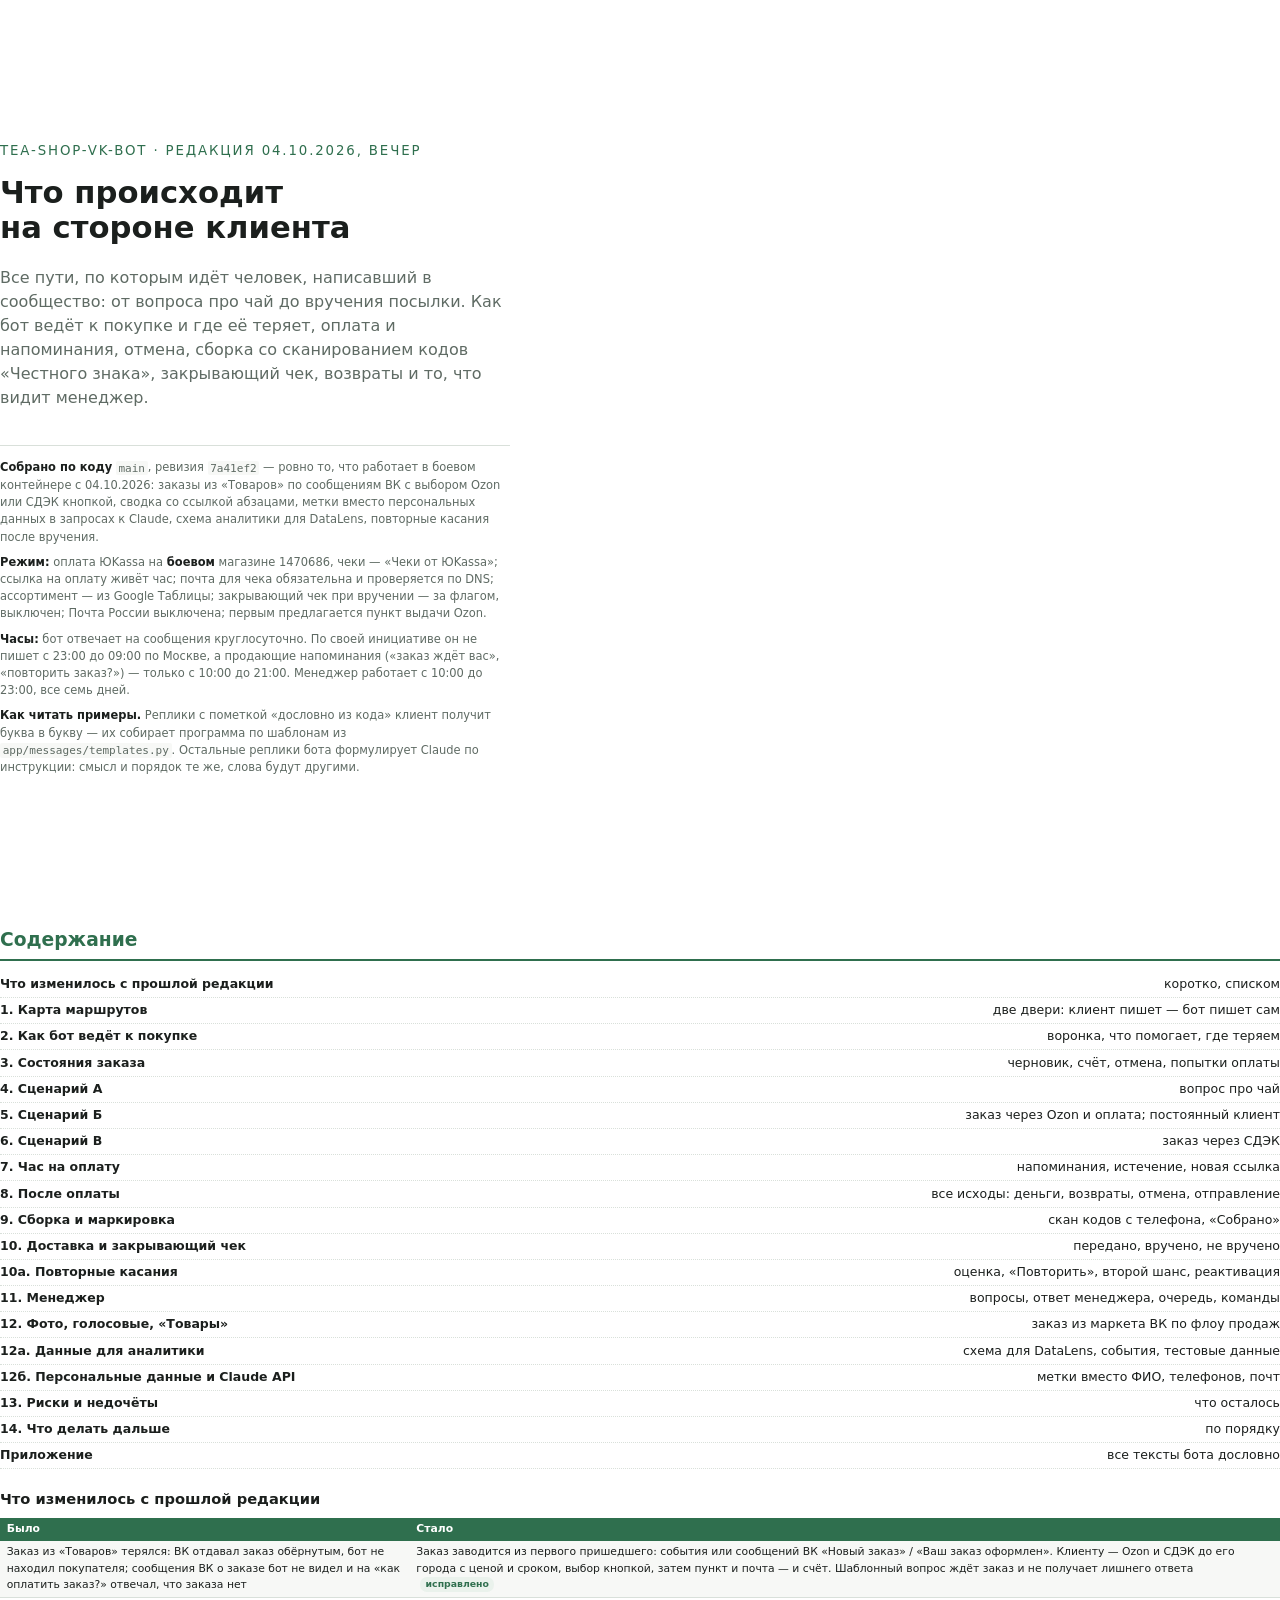
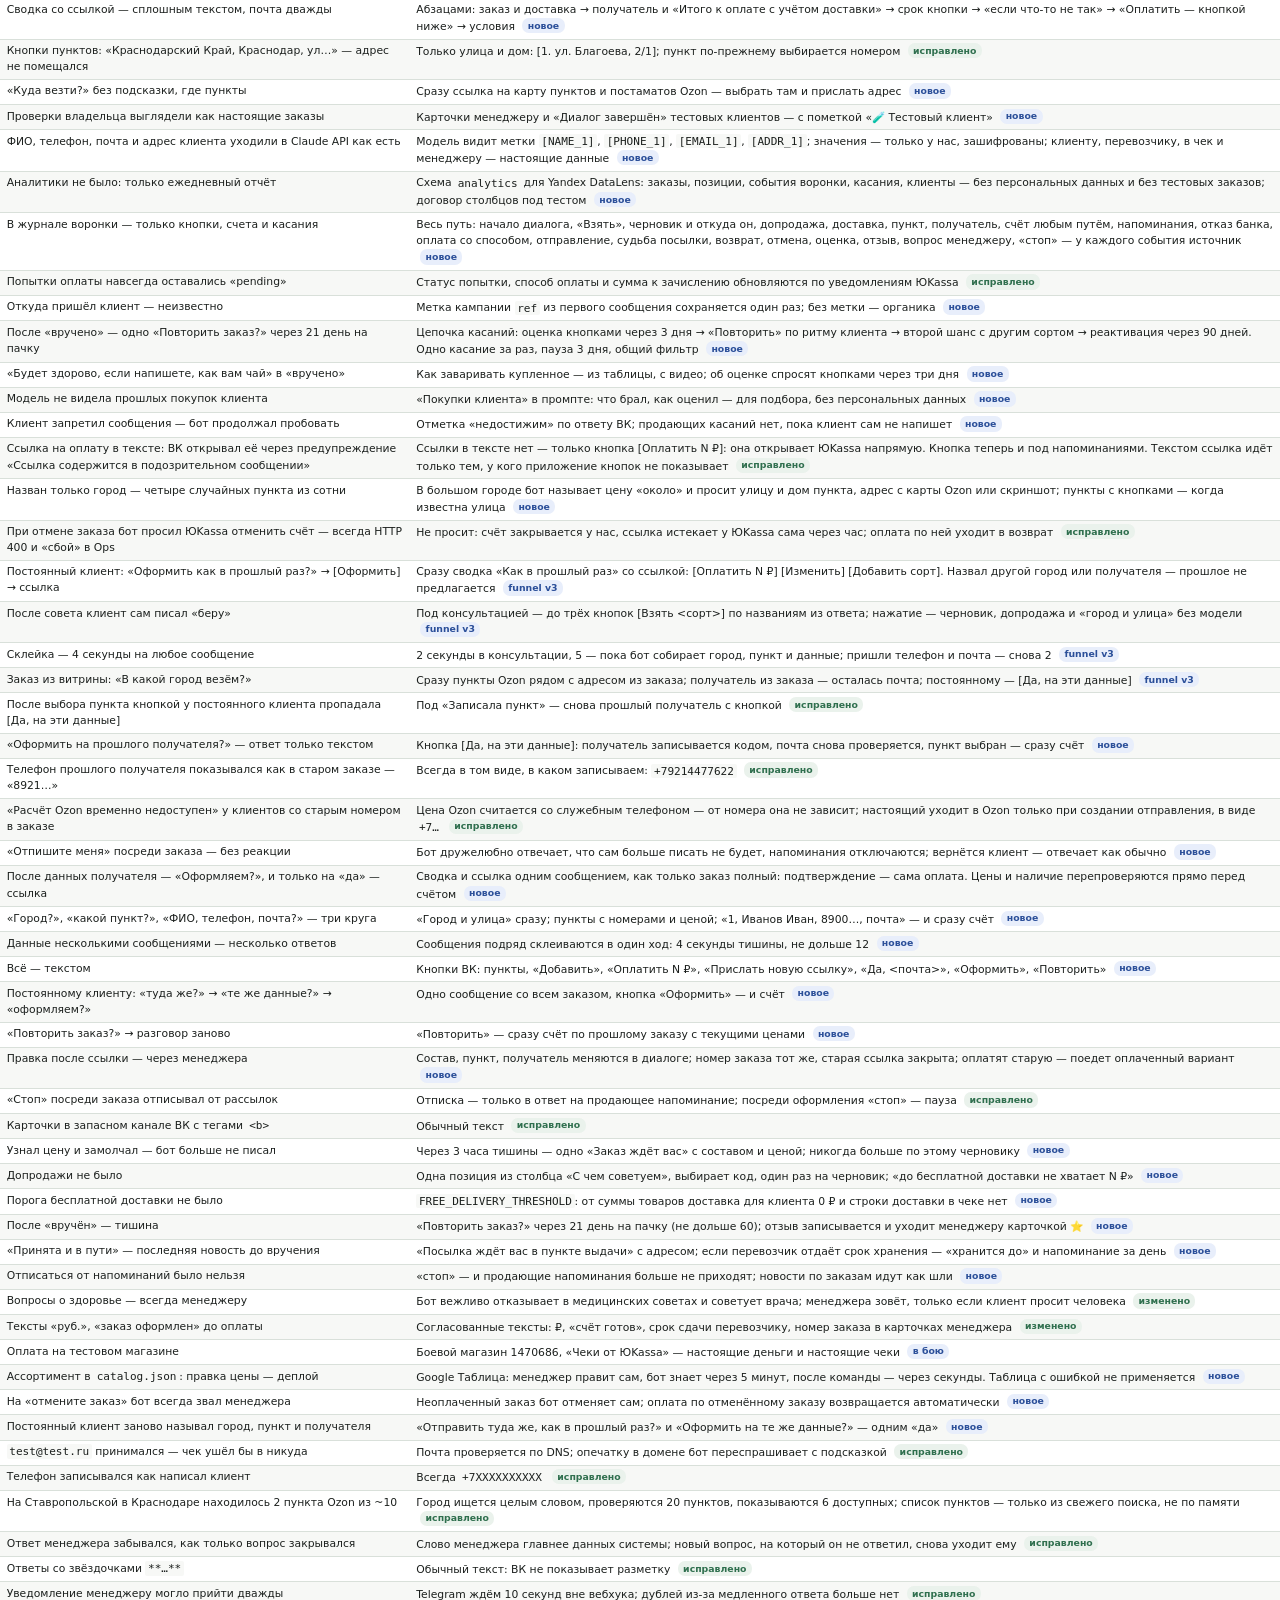
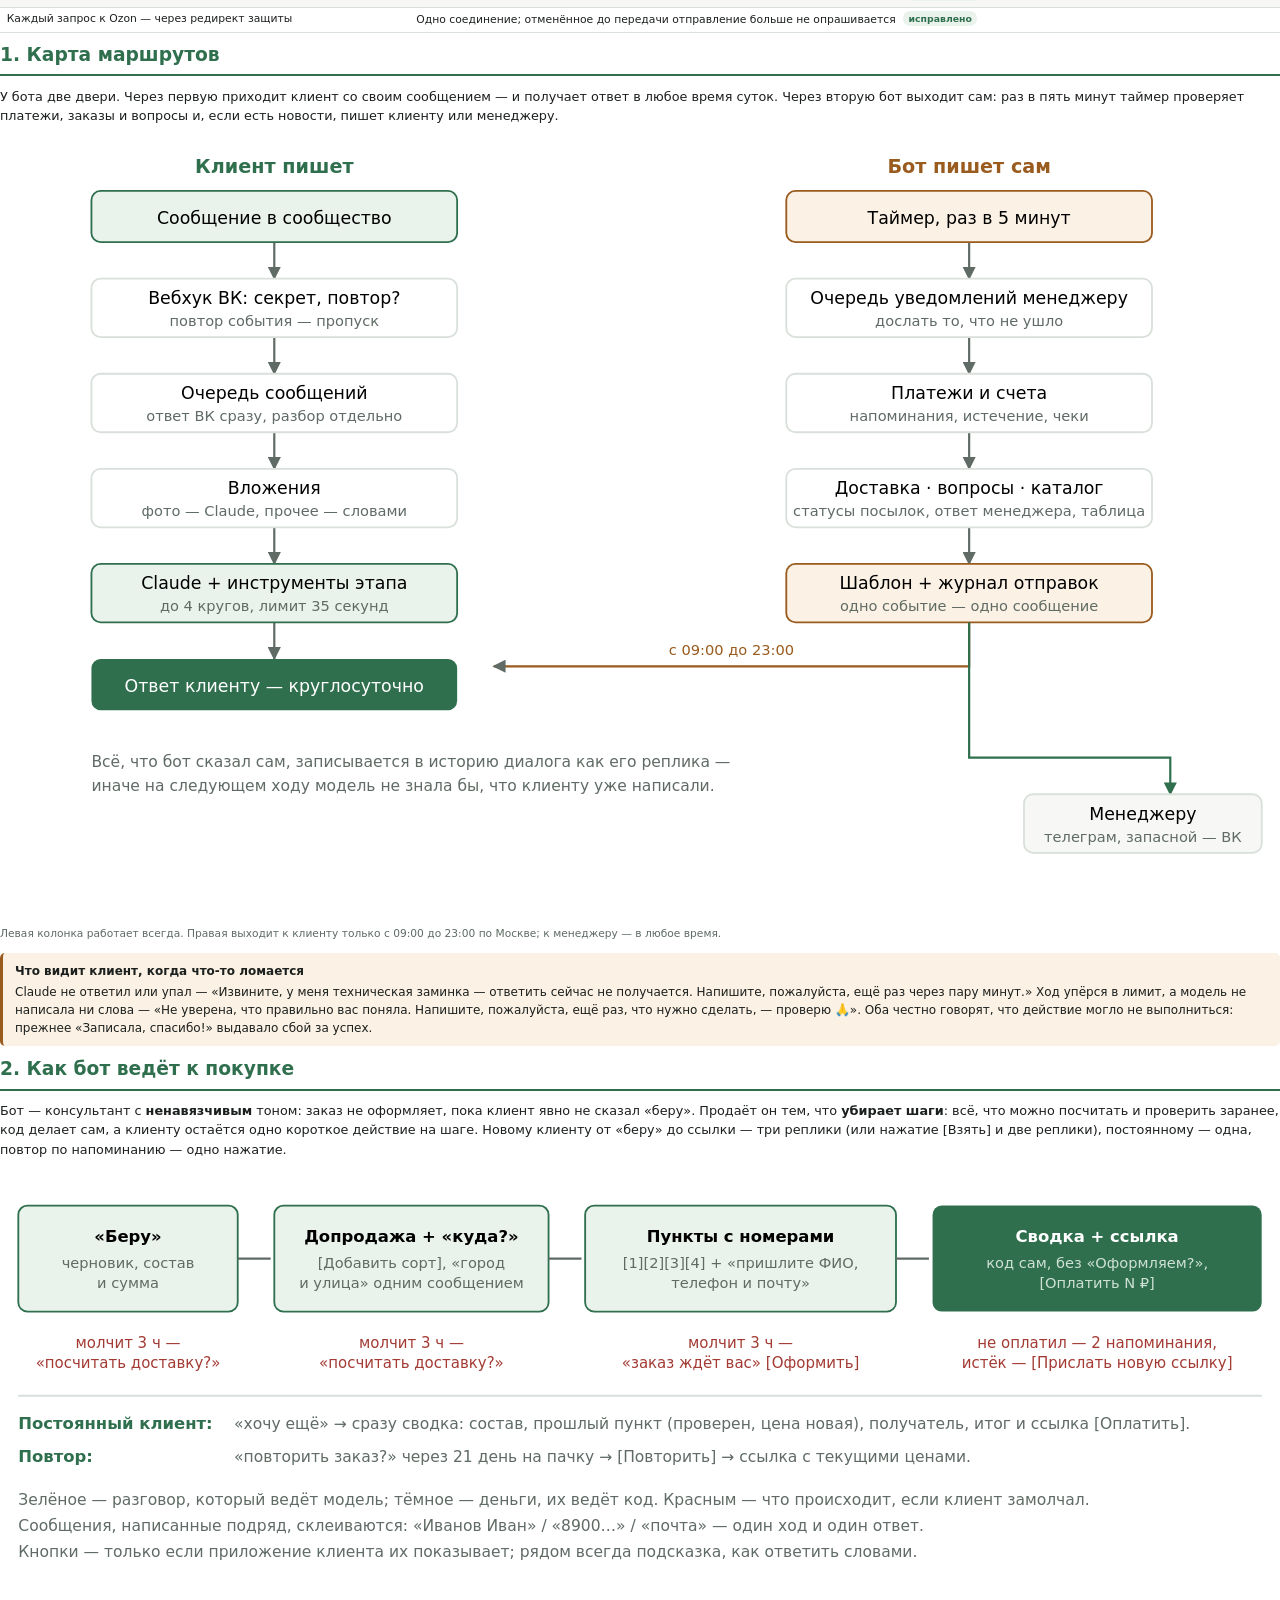
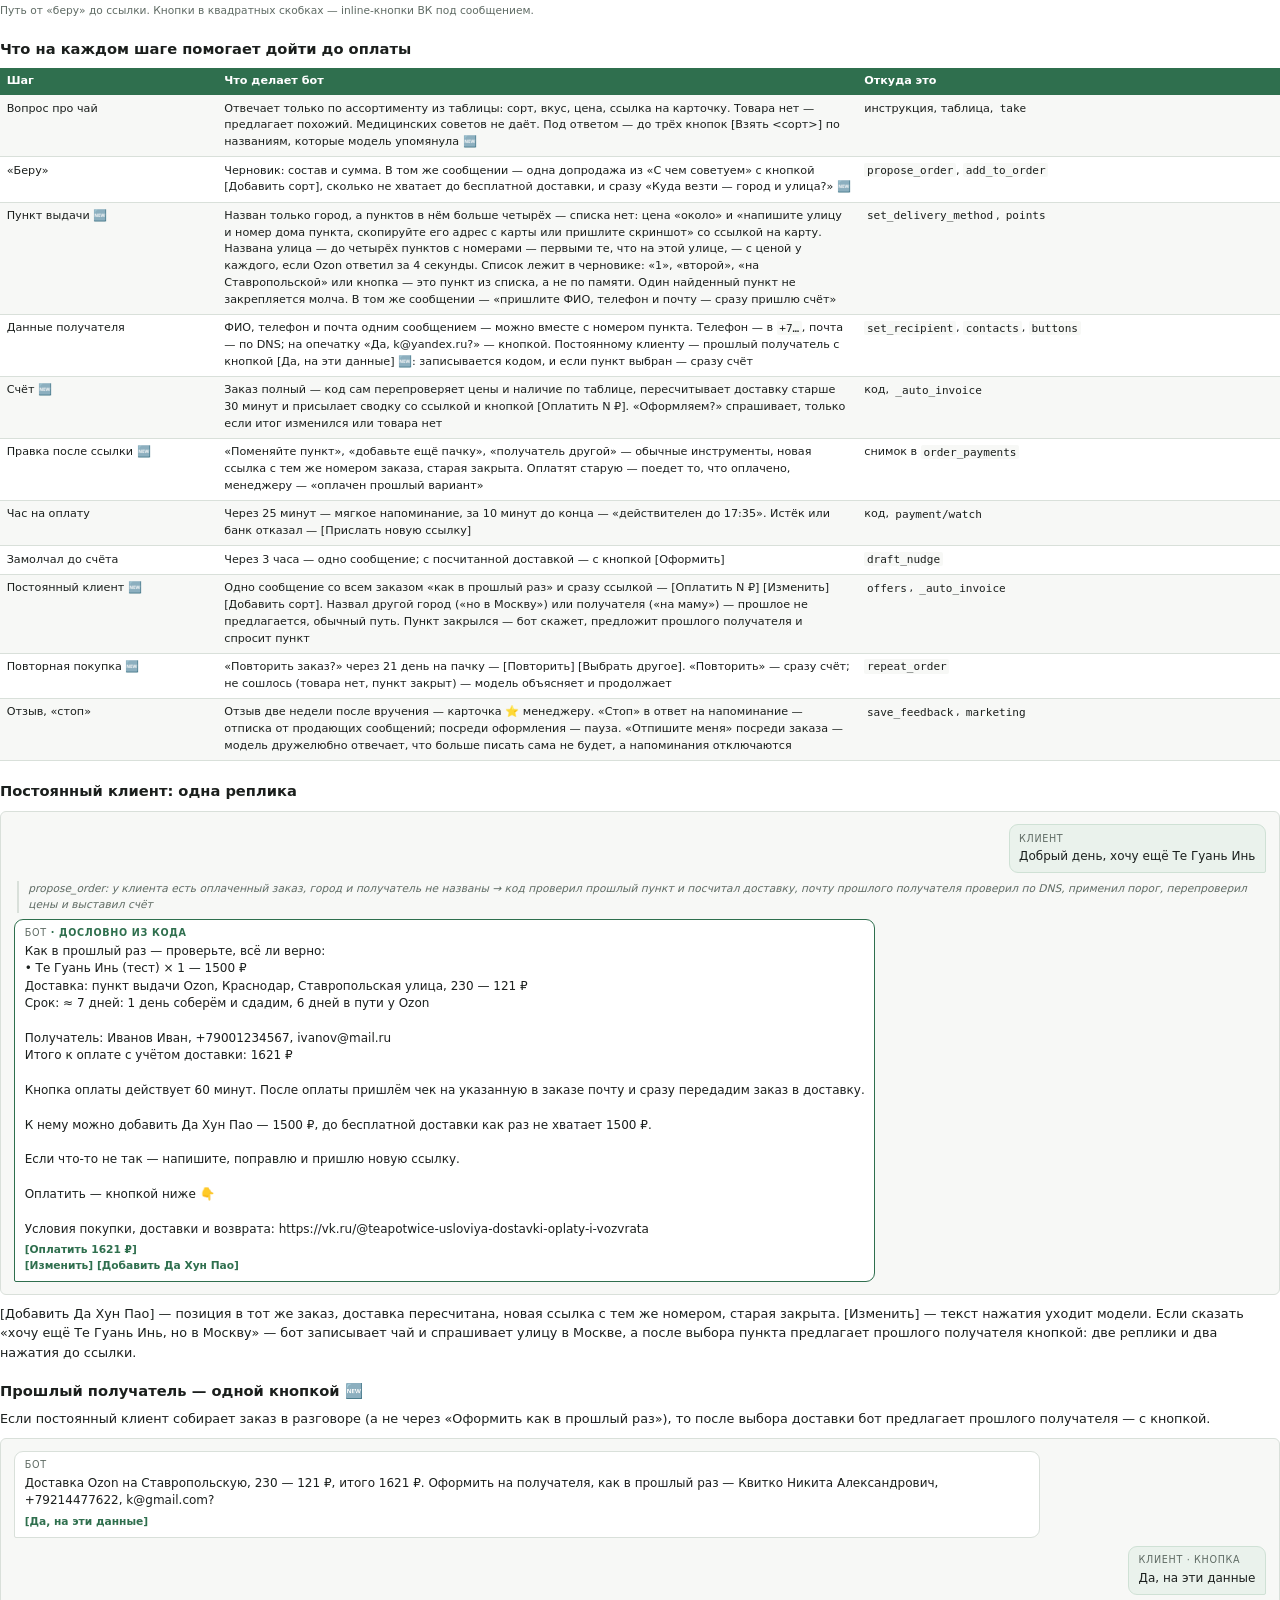
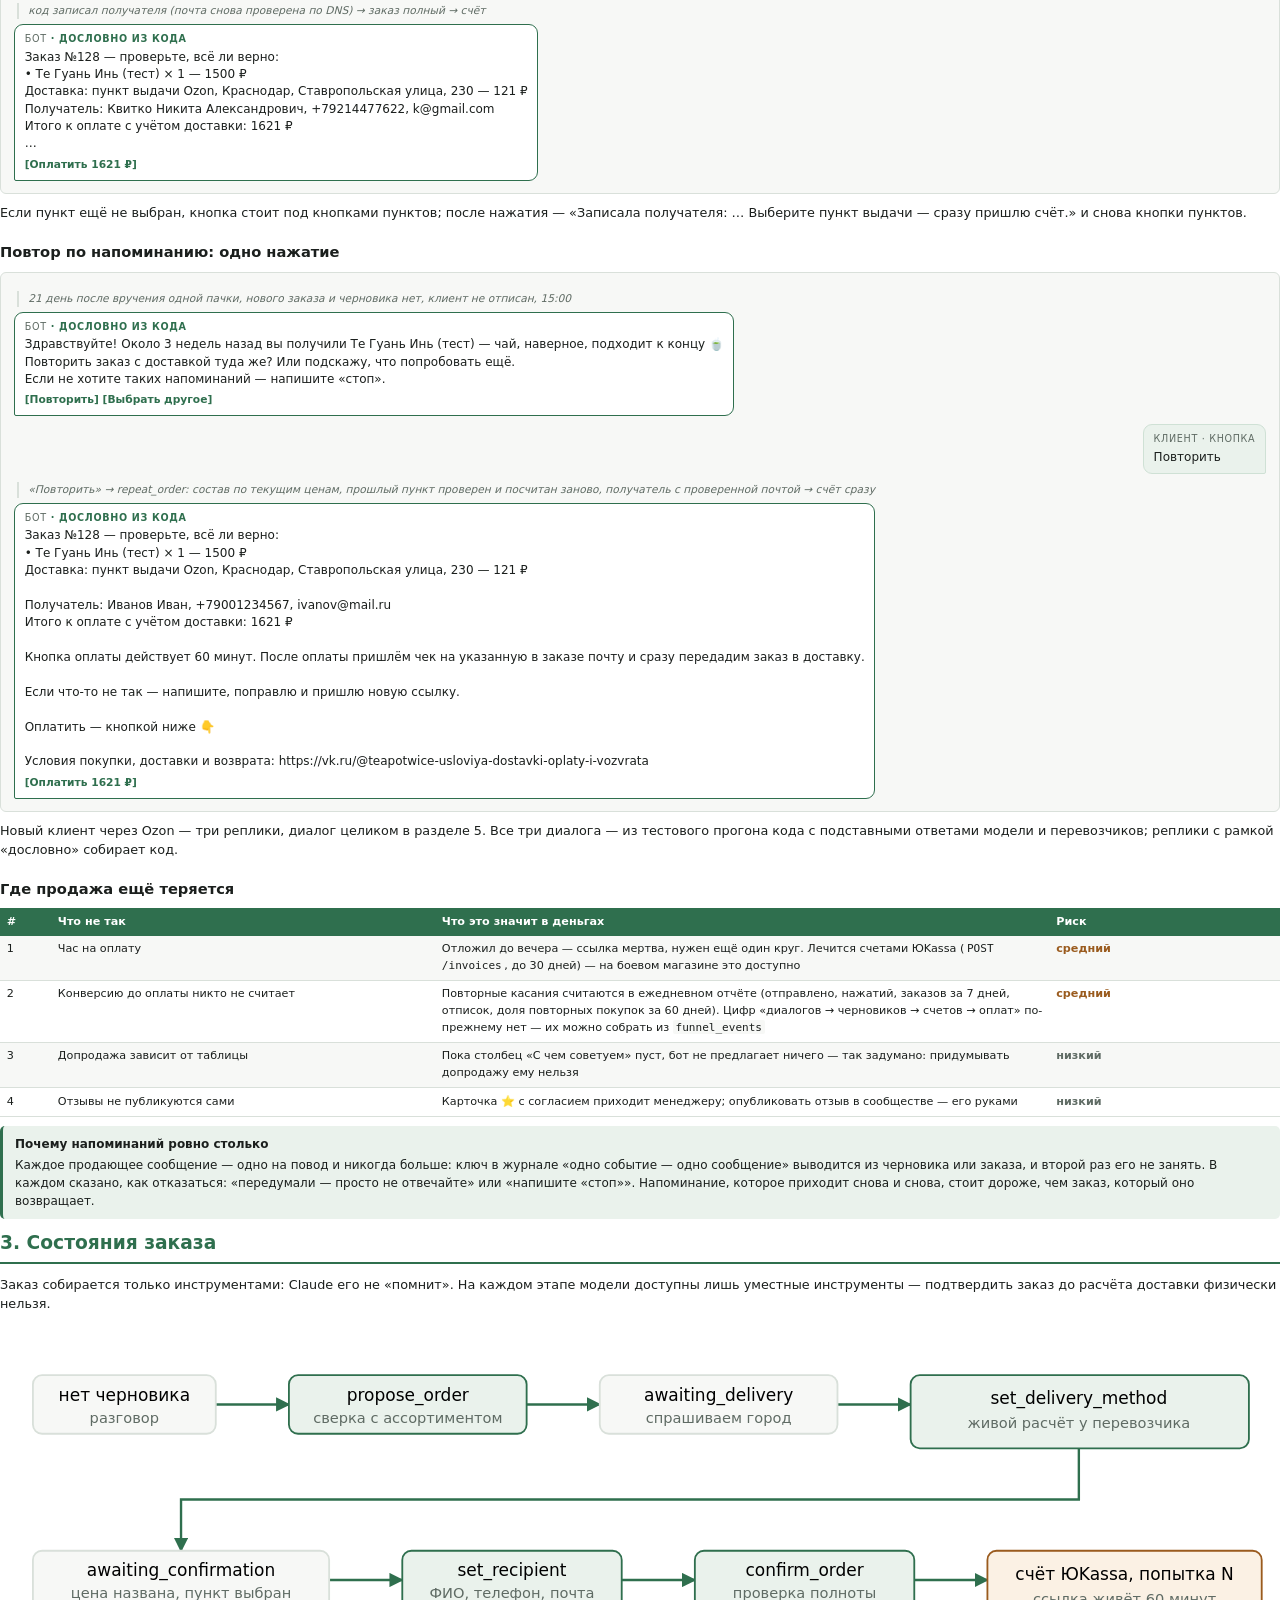
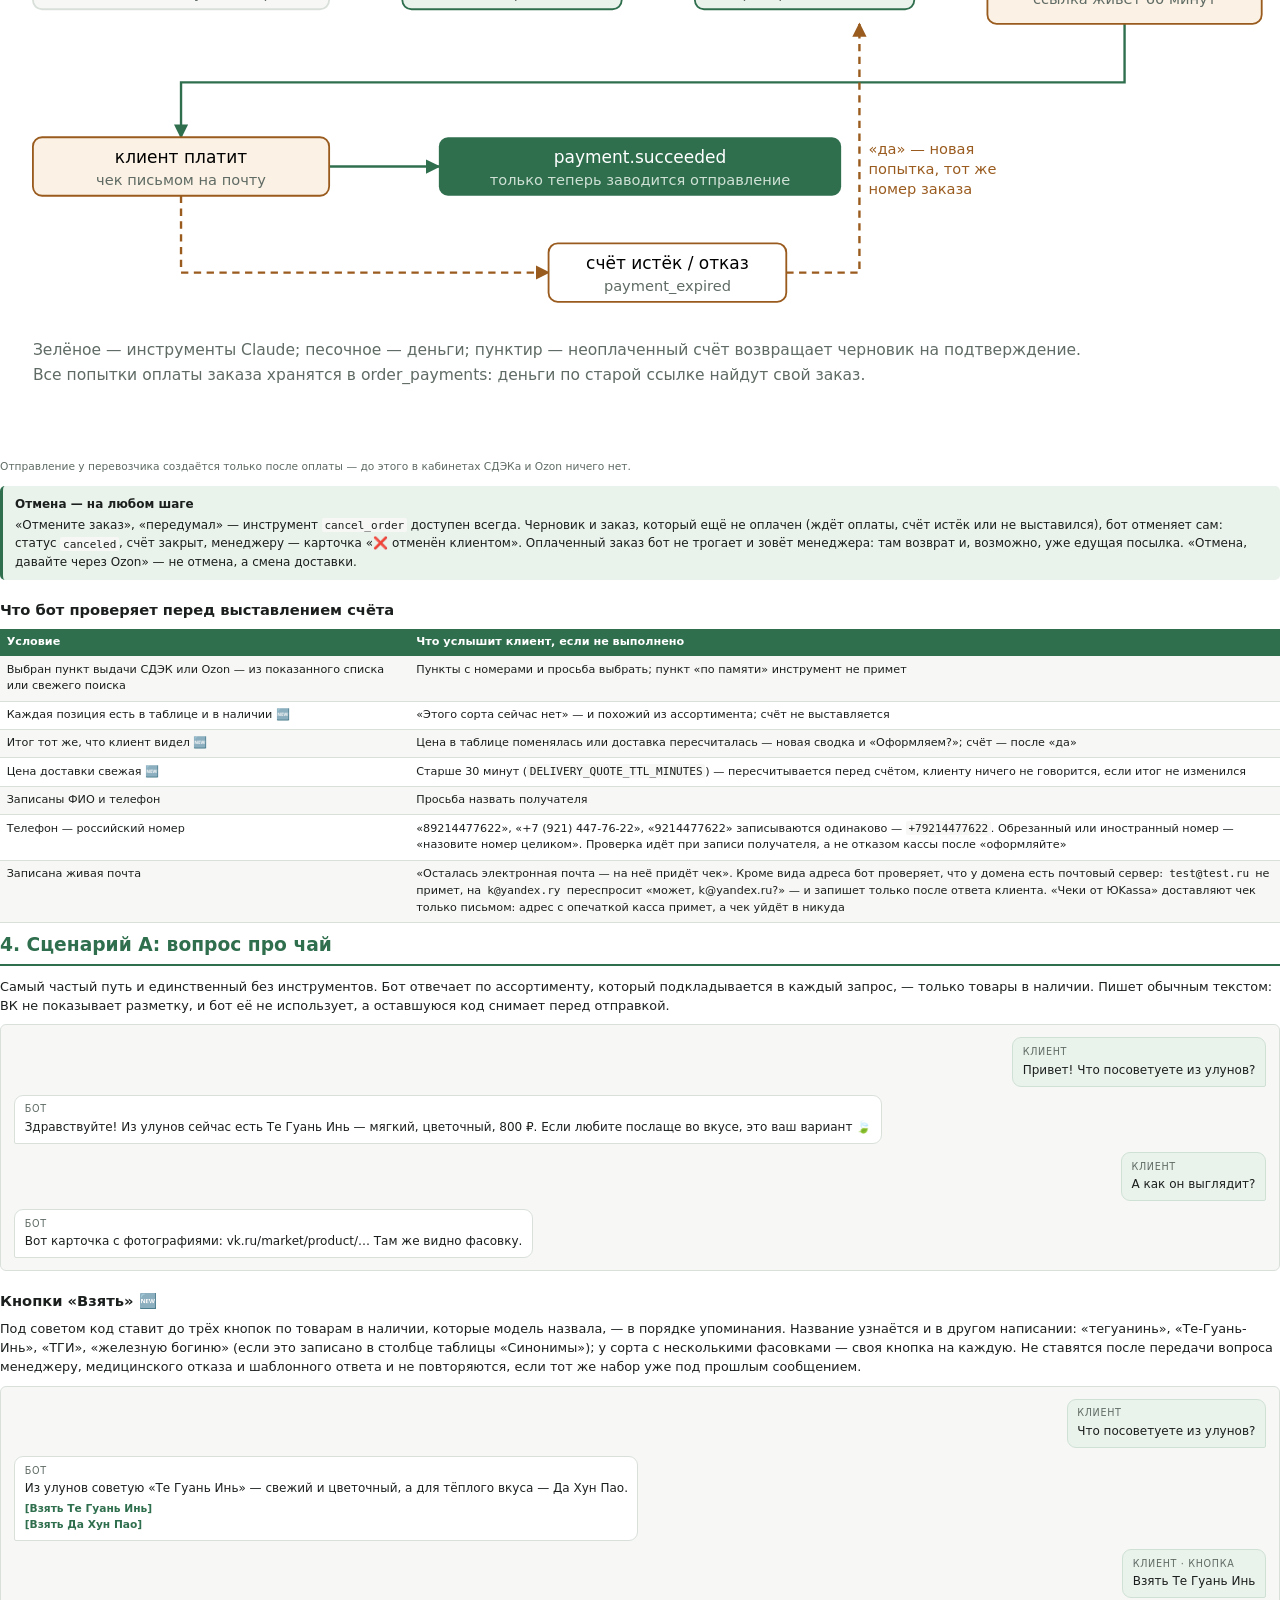
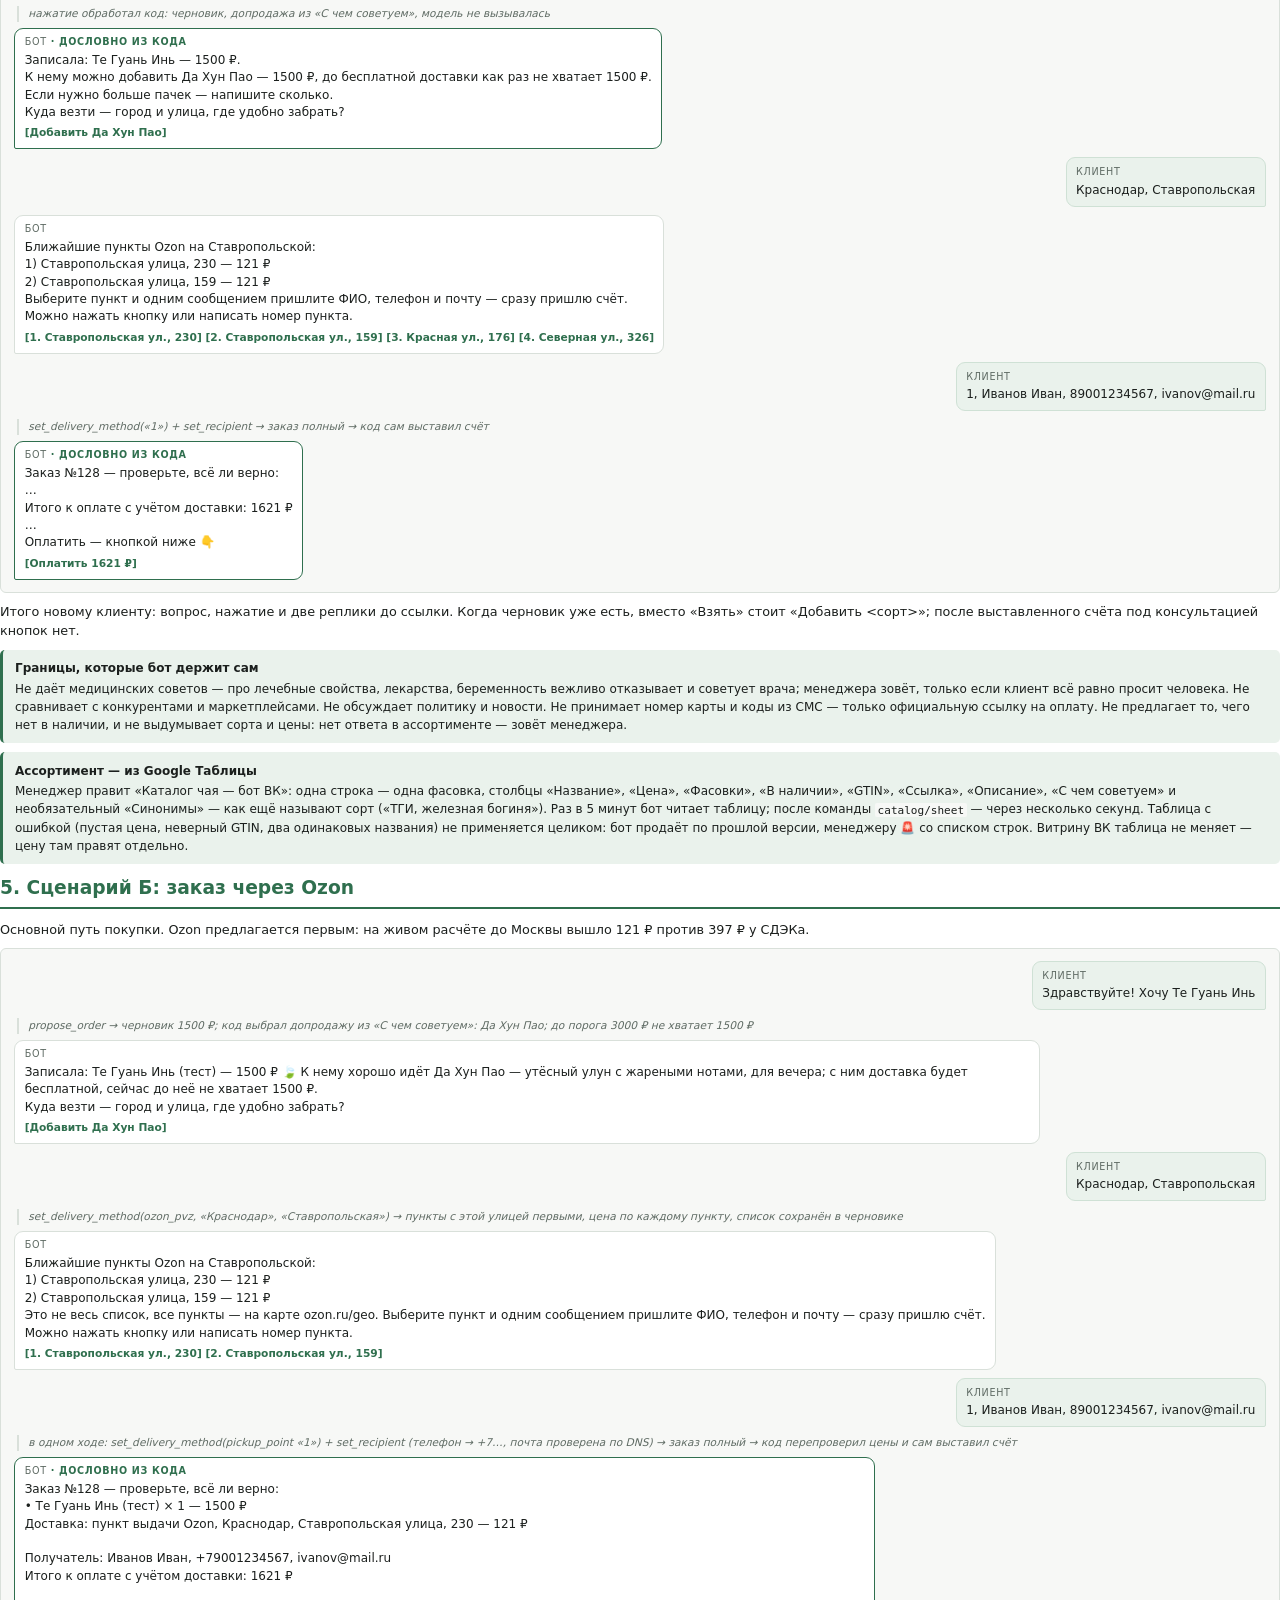
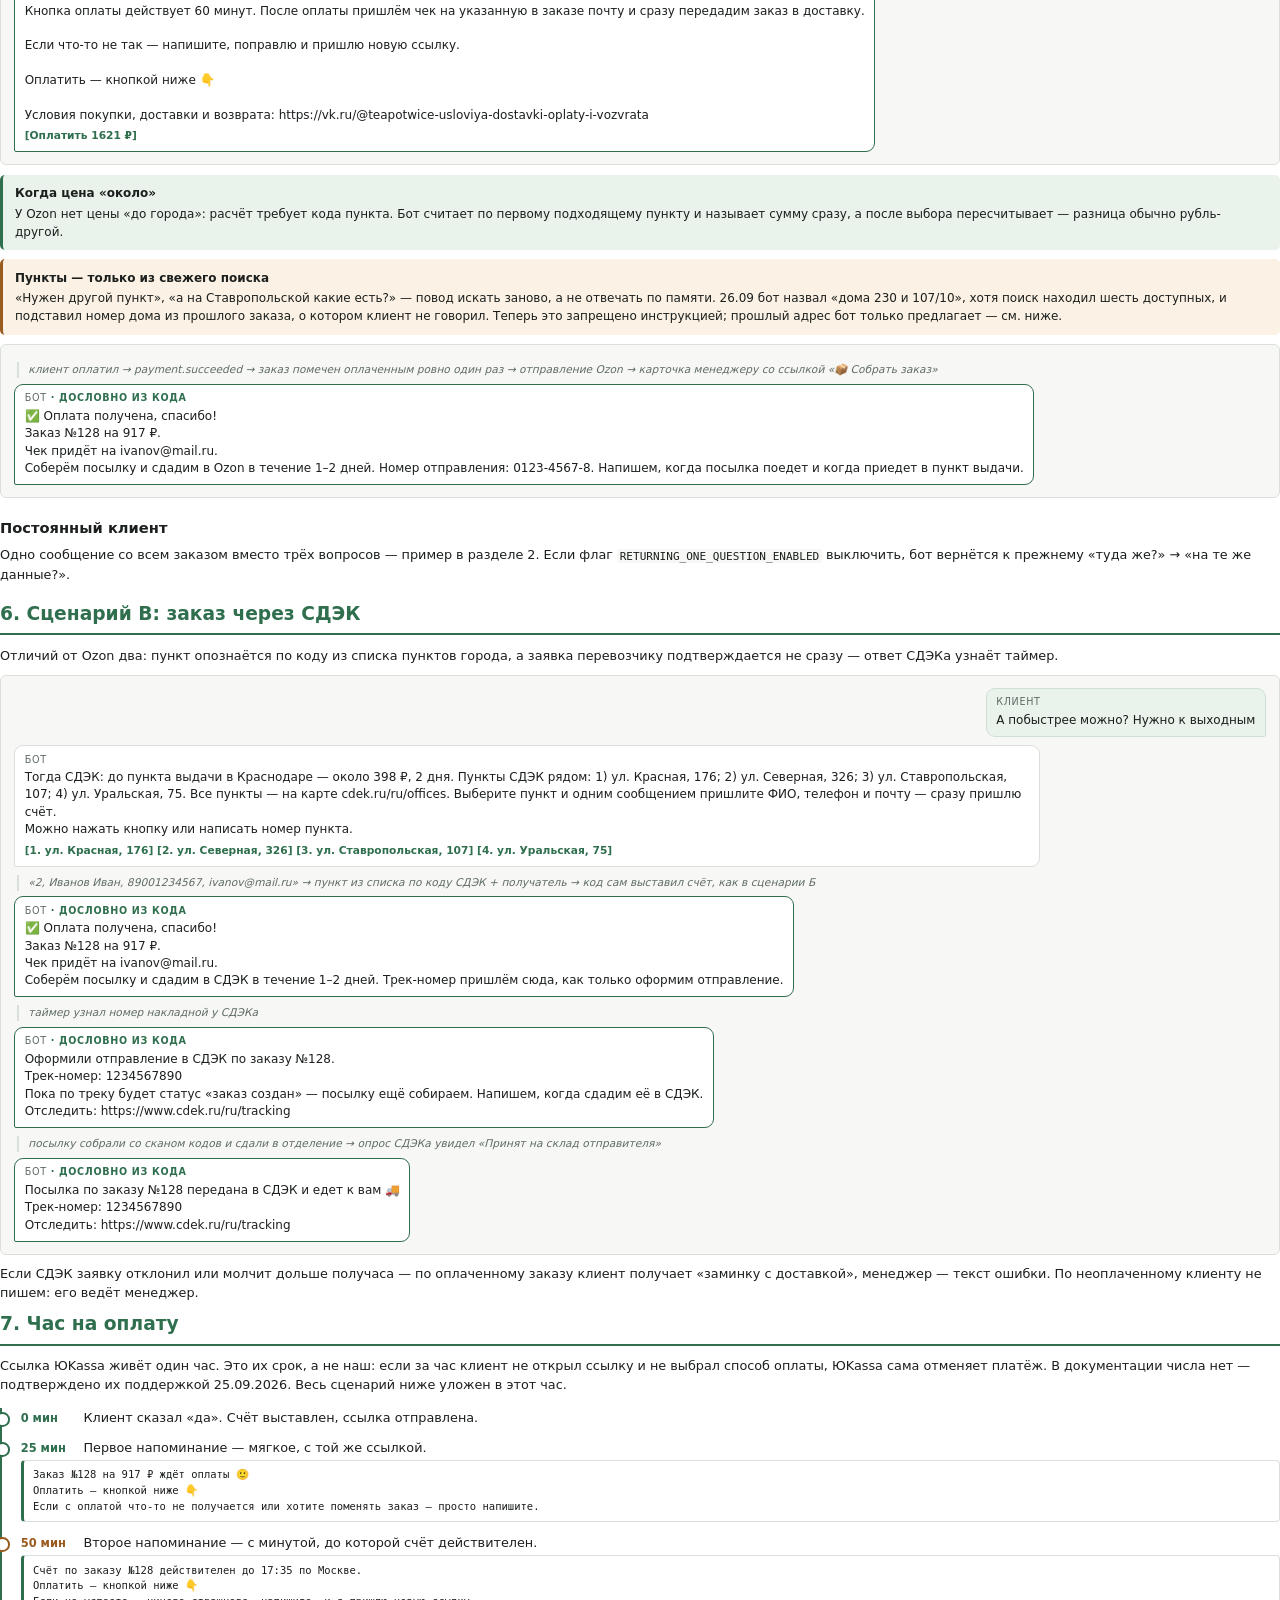
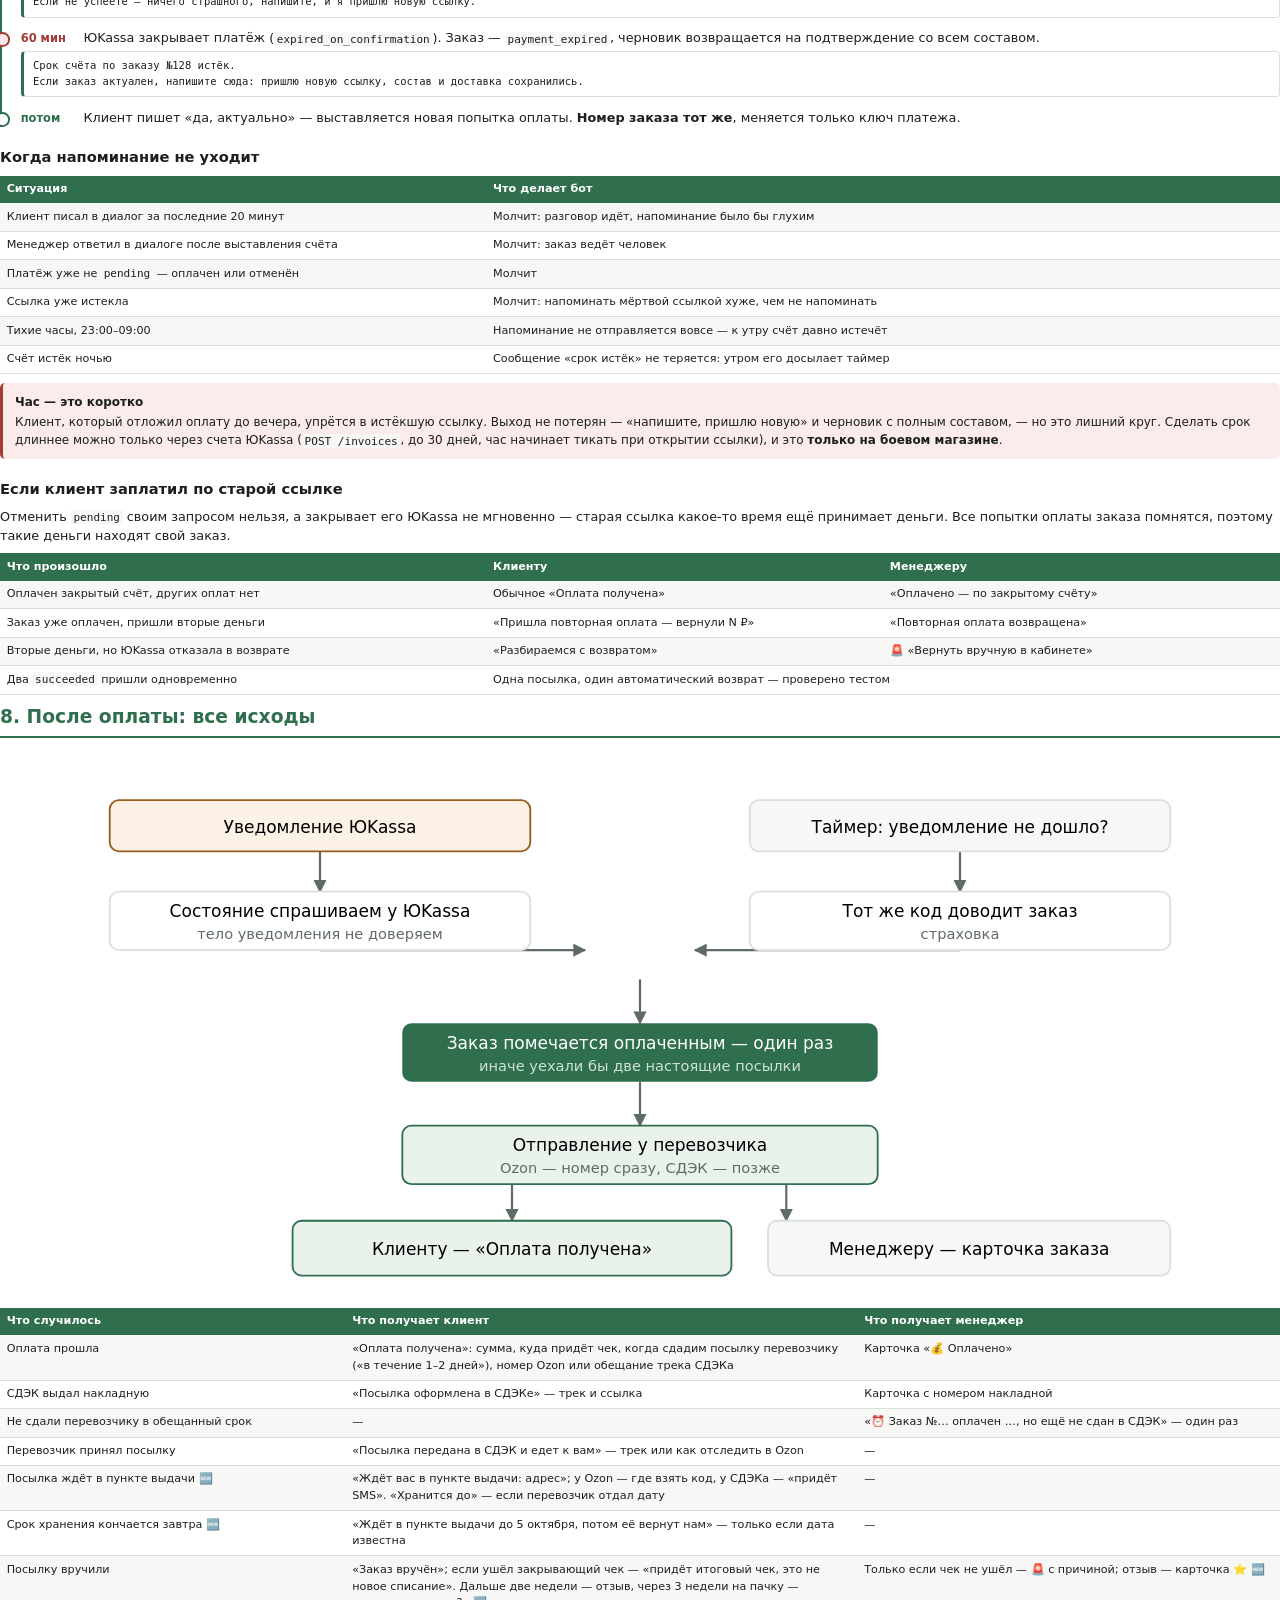
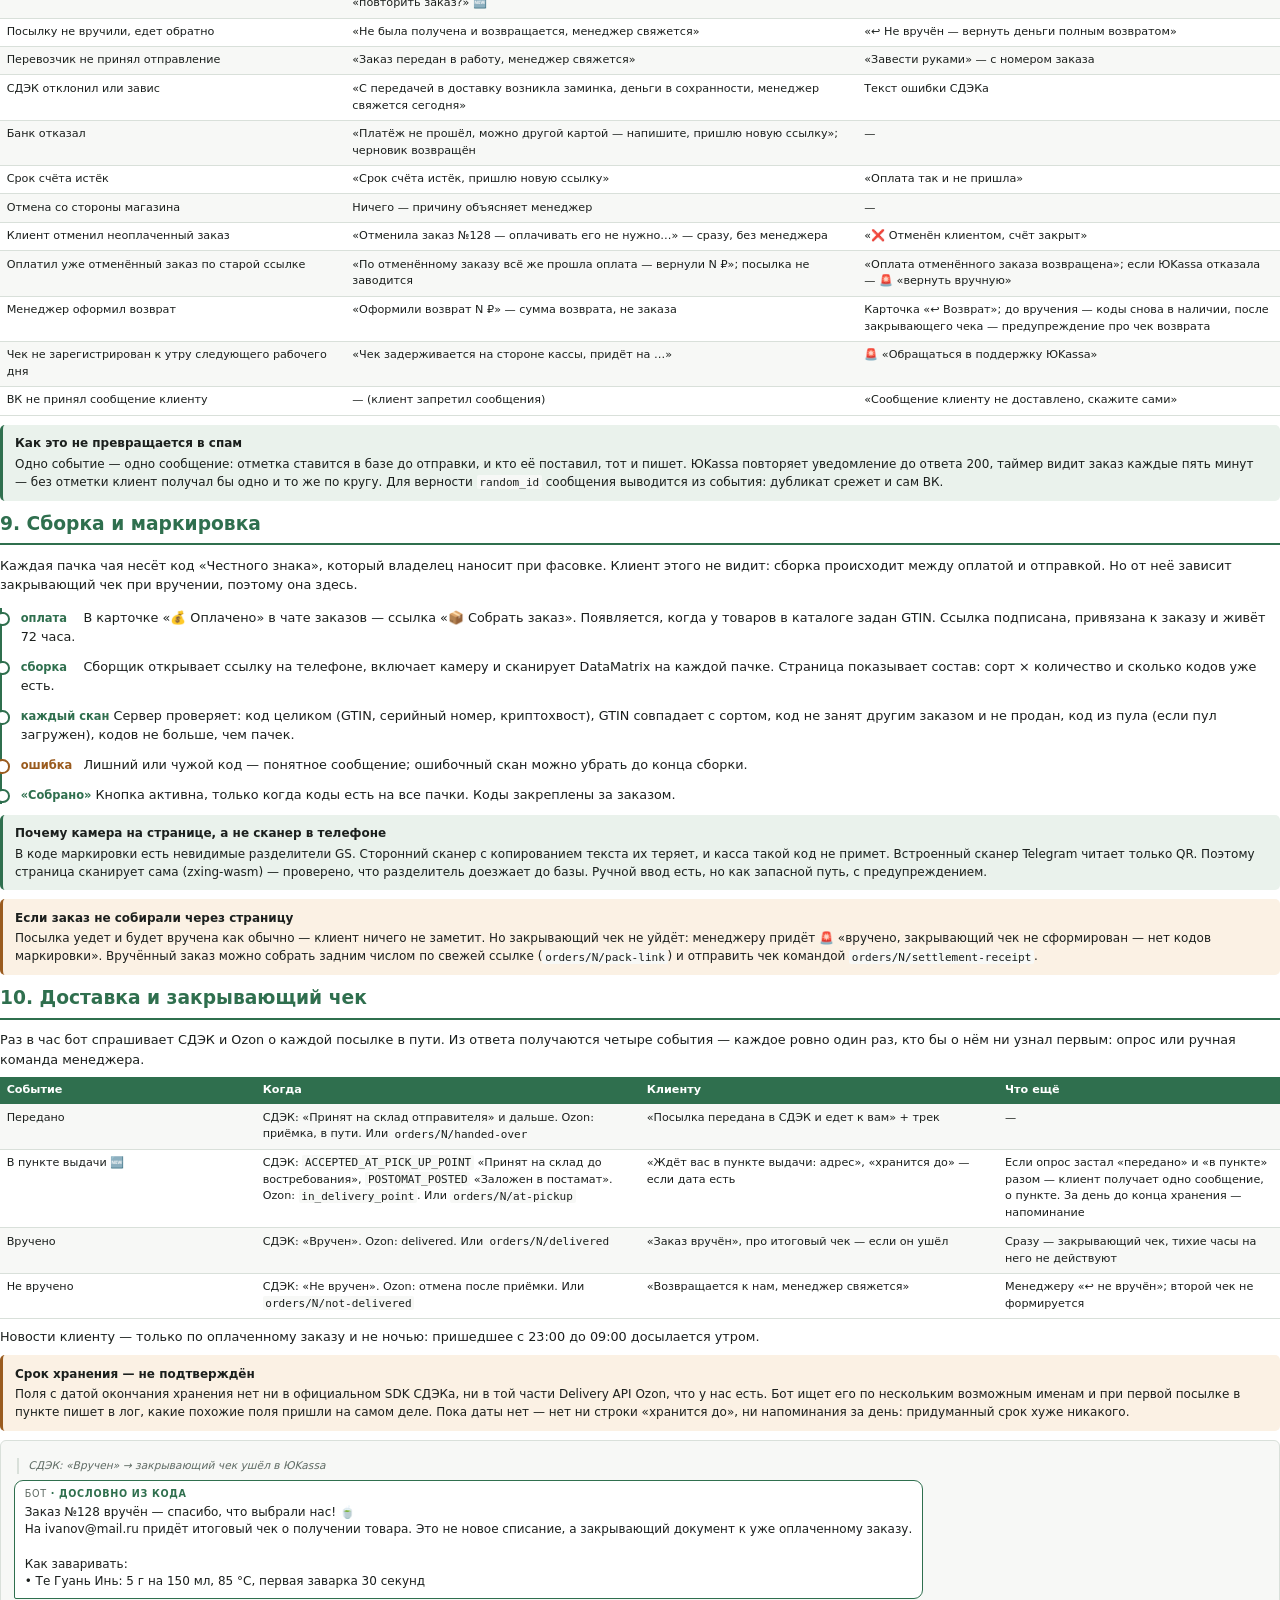
==== commit 1ff457ca: "Client flow document: storefront orders and new invoice layout at 7a41ef2 Section 12 describes how a" ====
--- a/docs/client-flow/index.html
+++ b/docs/client-flow/index.html
@@ -3,11 +3,11 @@
 <link rel="stylesheet" href="style.css"></head><body>
 
 <section class="cover">
-  <div class="kicker">tea-shop-vk-bot · редакция 04.10.2026</div>
+  <div class="kicker">tea-shop-vk-bot · редакция 04.10.2026, вечер</div>
   <h1>Что происходит<br>на стороне клиента</h1>
   <div class="sub">Все пути, по которым идёт человек, написавший в сообщество: от вопроса про чай до вручения посылки. Как бот ведёт к покупке и где её теряет, оплата и напоминания, отмена, сборка со сканированием кодов «Честного знака», закрывающий чек, возвраты и то, что видит менеджер.</div>
   <div class="meta">
-    <p><b>Собрано по коду</b> ветки <code>feature/pii-tokens</code> (ещё не в бою; в неё входит и <code>feature/analytics-layer</code>): схема <code>analytics</code> для DataLens, недостающие события воронки, метка рекламной кампании, тестовые данные отдельно от настоящих; метки вместо персональных данных в запросах к Claude. Всё остальное — в бою: <code>main</code>, ревизия <code>4b4951b</code> (04.10.2026), включая повторные касания после вручения, заварку в «вручено» и историю покупок в промпте.</p>
+    <p><b>Собрано по коду</b> <code>main</code>, ревизия <code>7a41ef2</code> — ровно то, что работает в боевом контейнере с 04.10.2026: заказы из «Товаров» по сообщениям ВК с выбором Ozon или СДЭК кнопкой, сводка со ссылкой абзацами, метки вместо персональных данных в запросах к Claude, схема аналитики для DataLens, повторные касания после вручения.</p>
     <p><b>Режим:</b> оплата ЮKassa на <b>боевом</b> магазине 1470686, чеки — «Чеки от ЮKassa»; ссылка на оплату живёт час; почта для чека обязательна и проверяется по DNS; ассортимент — из Google Таблицы; закрывающий чек при вручении — за флагом, выключен; Почта России выключена; первым предлагается пункт выдачи Ozon.</p>
     <p><b>Часы:</b> бот отвечает на сообщения круглосуточно. По своей инициативе он не пишет с 23:00 до 09:00 по Москве, а продающие напоминания («заказ ждёт вас», «повторить заказ?») — только с 10:00 до 21:00. Менеджер работает с 10:00 до 23:00, все семь дней.</p>
     <p><b>Как читать примеры.</b> Реплики с пометкой «дословно из кода» клиент получит буква в букву — их собирает программа по шаблонам из <code>app/messages/templates.py</code>. Остальные реплики бота формулирует Claude по инструкции: смысл и порядок те же, слова будут другими.</p>
@@ -30,7 +30,7 @@
   <div><b>10. Доставка и закрывающий чек</b><span>передано, вручено, не вручено</span></div>
   <div><b>10а. Повторные касания</b><span>оценка, «Повторить», второй шанс, реактивация</span></div>
   <div><b>11. Менеджер</b><span>вопросы, ответ менеджера, очередь, команды</span></div>
-  <div><b>12. Фото, голосовые, витрина ВК</b><span>нестандартные входы</span></div>
+  <div><b>12. Фото, голосовые, «Товары»</b><span>заказ из маркета ВК по флоу продаж</span></div>
   <div><b>12а. Данные для аналитики</b><span>схема для DataLens, события, тестовые данные</span></div>
   <div><b>12б. Персональные данные и Claude API</b><span>метки вместо ФИО, телефонов, почт</span></div>
   <div><b>13. Риски и недочёты</b><span>что осталось</span></div>
@@ -41,6 +41,11 @@
 <h3>Что изменилось с прошлой редакции</h3>
 <table class="changes">
   <tr><th style="width:32%">Было</th><th>Стало</th></tr>
+  <tr><td>Заказ из «Товаров» терялся: ВК отдавал заказ обёрнутым, бот не находил покупателя; сообщения ВК о заказе бот не видел и на «как оплатить заказ?» отвечал, что заказа нет</td><td>Заказ заводится из первого пришедшего: события или сообщений ВК «Новый заказ» / «Ваш заказ оформлен». Клиенту — Ozon и СДЭК до его города с ценой и сроком, выбор кнопкой, затем пункт и почта — и счёт. Шаблонный вопрос ждёт заказ и не получает лишнего ответа <span class="fixed">исправлено</span></td></tr>
+  <tr><td>Сводка со ссылкой — сплошным текстом, почта дважды</td><td>Абзацами: заказ и доставка → получатель и «Итого к оплате с учётом доставки» → срок кнопки → «если что-то не так» → «Оплатить — кнопкой ниже» → условия <span class="new">новое</span></td></tr>
+  <tr><td>Кнопки пунктов: «Краснодарский Край, Краснодар, ул…» — адрес не помещался</td><td>Только улица и дом: [1. ул. Благоева, 2/1]; пункт по-прежнему выбирается номером <span class="fixed">исправлено</span></td></tr>
+  <tr><td>«Куда везти?» без подсказки, где пункты</td><td>Сразу ссылка на карту пунктов и постаматов Ozon — выбрать там и прислать адрес <span class="new">новое</span></td></tr>
+  <tr><td>Проверки владельца выглядели как настоящие заказы</td><td>Карточки менеджеру и «Диалог завершён» тестовых клиентов — с пометкой «🧪 Тестовый клиент» <span class="new">новое</span></td></tr>
   <tr><td>ФИО, телефон, почта и адрес клиента уходили в Claude API как есть</td><td>Модель видит метки <code>[NAME_1]</code>, <code>[PHONE_1]</code>, <code>[EMAIL_1]</code>, <code>[ADDR_1]</code>; значения — только у нас, зашифрованы; клиенту, перевозчику, в чек и менеджеру — настоящие данные <span class="new">новое</span></td></tr>
   <tr><td>Аналитики не было: только ежедневный отчёт</td><td>Схема <code>analytics</code> для Yandex DataLens: заказы, позиции, события воронки, касания, клиенты — без персональных данных и без тестовых заказов; договор столбцов под тестом <span class="new">новое</span></td></tr>
   <tr><td>В журнале воронки — только кнопки, счета и касания</td><td>Весь путь: начало диалога, «Взять», черновик и откуда он, допродажа, доставка, пункт, получатель, счёт любым путём, напоминания, отказ банка, оплата со способом, отправление, судьба посылки, возврат, отмена, оценка, отзыв, вопрос менеджеру, «стоп» — у каждого события источник <span class="new">новое</span></td></tr>
@@ -224,7 +229,7 @@
 <div class="chat">
   <div class="turn from-client"><div class="bubble"><span class="who">Клиент</span>Добрый день, хочу ещё Те Гуань Инь</div></div>
   <div class="sys">propose_order: у клиента есть оплаченный заказ, город и получатель не названы → код проверил прошлый пункт и посчитал доставку, почту прошлого получателя проверил по DNS, применил порог, перепроверил цены и выставил счёт</div>
-  <div class="turn from-bot exact"><div class="bubble"><span class="who">Бот</span>Как в прошлый раз — проверьте, всё ли верно:<br>• Те Гуань Инь (тест) × 1 — 1500 ₽<br>Доставка: пункт выдачи Ozon, Краснодар, Ставропольская улица, 230 — 121 ₽<br>Срок: ≈ 7 дней: 1 день соберём и сдадим, 6 дней в пути у Ozon<br>Получатель: Иванов Иван, +79001234567, ivanov@mail.ru<br>Итого: 1621 ₽<br><br>Оплатить — кнопкой ниже 👇<br>Кнопка оплаты действует 60 минут. После оплаты пришлём чек на ivanov@mail.ru и сразу передадим заказ в доставку.<br>Условия покупки, доставки и возврата: https://vk.ru/@teapotwice-usloviya-dostavki-oplaty-i-vozvrata<br>К нему можно добавить Да Хун Пао — 1500 ₽, до бесплатной доставки как раз не хватает 1500 ₽.<br>Оплатите кнопкой — или напишите, что поменять.<br><span class="kbd">[Оплатить 1621 ₽]<br>[Изменить] [Добавить Да Хун Пао]</span></div></div>
+  <div class="turn from-bot exact"><div class="bubble"><span class="who">Бот</span>Как в прошлый раз — проверьте, всё ли верно:<br>• Те Гуань Инь (тест) × 1 — 1500 ₽<br>Доставка: пункт выдачи Ozon, Краснодар, Ставропольская улица, 230 — 121 ₽<br>Срок: ≈ 7 дней: 1 день соберём и сдадим, 6 дней в пути у Ozon<br><br>Получатель: Иванов Иван, +79001234567, ivanov@mail.ru<br>Итого к оплате с учётом доставки: 1621 ₽<br><br>Кнопка оплаты действует 60 минут. После оплаты пришлём чек на указанную в заказе почту и сразу передадим заказ в доставку.<br><br>К нему можно добавить Да Хун Пао — 1500 ₽, до бесплатной доставки как раз не хватает 1500 ₽.<br><br>Если что-то не так — напишите, поправлю и пришлю новую ссылку.<br><br>Оплатить — кнопкой ниже 👇<br><br>Условия покупки, доставки и возврата: https://vk.ru/@teapotwice-usloviya-dostavki-oplaty-i-vozvrata<br><span class="kbd">[Оплатить 1621 ₽]<br>[Изменить] [Добавить Да Хун Пао]</span></div></div>
 </div>
 <p>[Добавить Да Хун Пао] — позиция в тот же заказ, доставка пересчитана, новая ссылка с тем же номером, старая закрыта. [Изменить] — текст нажатия уходит модели. Если сказать «хочу ещё Те Гуань Инь, но в Москву» — бот записывает чай и спрашивает улицу в Москве, а после выбора пункта предлагает прошлого получателя кнопкой: две реплики и два нажатия до ссылки.</p>
 </div>
@@ -235,7 +240,7 @@
   <div class="turn from-bot"><div class="bubble"><span class="who">Бот</span>Доставка Ozon на Ставропольскую, 230 — 121 ₽, итого 1621 ₽. Оформить на получателя, как в прошлый раз — Квитко Никита Александрович, +79214477622, k@gmail.com?<br><span class="kbd">[Да, на эти данные]</span></div></div>
   <div class="turn from-client"><div class="bubble"><span class="who">Клиент · кнопка</span>Да, на эти данные</div></div>
   <div class="sys">код записал получателя (почта снова проверена по DNS) → заказ полный → счёт</div>
-  <div class="turn from-bot exact"><div class="bubble"><span class="who">Бот</span>Заказ №128 — проверьте, всё ли верно:<br>• Те Гуань Инь (тест) × 1 — 1500 ₽<br>Доставка: пункт выдачи Ozon, Краснодар, Ставропольская улица, 230 — 121 ₽<br>Получатель: Квитко Никита Александрович, +79214477622, k@gmail.com<br>Итого: 1621 ₽<br>…<br><span class="kbd">[Оплатить 1621 ₽]</span></div></div>
+  <div class="turn from-bot exact"><div class="bubble"><span class="who">Бот</span>Заказ №128 — проверьте, всё ли верно:<br>• Те Гуань Инь (тест) × 1 — 1500 ₽<br>Доставка: пункт выдачи Ozon, Краснодар, Ставропольская улица, 230 — 121 ₽<br>Получатель: Квитко Никита Александрович, +79214477622, k@gmail.com<br>Итого к оплате с учётом доставки: 1621 ₽<br>…<br><span class="kbd">[Оплатить 1621 ₽]</span></div></div>
 </div>
 <p>Если пункт ещё не выбран, кнопка стоит под кнопками пунктов; после нажатия — «Записала получателя: … Выберите пункт выдачи — сразу пришлю счёт.» и снова кнопки пунктов.</p>
 
@@ -245,7 +250,7 @@
   <div class="turn from-bot exact"><div class="bubble"><span class="who">Бот</span>Здравствуйте! Около 3 недель назад вы получили Те Гуань Инь (тест) — чай, наверное, подходит к концу 🍵<br>Повторить заказ с доставкой туда же? Или подскажу, что попробовать ещё.<br>Если не хотите таких напоминаний — напишите «стоп».<br><span class="kbd">[Повторить] [Выбрать другое]</span></div></div>
   <div class="turn from-client"><div class="bubble"><span class="who">Клиент · кнопка</span>Повторить</div></div>
   <div class="sys">«Повторить» → repeat_order: состав по текущим ценам, прошлый пункт проверен и посчитан заново, получатель с проверенной почтой → счёт сразу</div>
-  <div class="turn from-bot exact"><div class="bubble"><span class="who">Бот</span>Заказ №128 — проверьте, всё ли верно:<br>• Те Гуань Инь (тест) × 1 — 1500 ₽<br>Доставка: пункт выдачи Ozon, Краснодар, Ставропольская улица, 230 — 121 ₽<br>Получатель: Иванов Иван, +79001234567, ivanov@mail.ru<br>Итого: 1621 ₽<br><br>Оплатить — кнопкой ниже 👇<br>Кнопка оплаты действует 60 минут. После оплаты пришлём чек на ivanov@mail.ru и сразу передадим заказ в доставку.<br>Условия покупки, доставки и возврата: https://vk.ru/@teapotwice-usloviya-dostavki-oplaty-i-vozvrata<br>Если что-то не так — напишите, поправлю и пришлю новую ссылку.<br><span class="kbd">[Оплатить 1621 ₽]</span></div></div>
+  <div class="turn from-bot exact"><div class="bubble"><span class="who">Бот</span>Заказ №128 — проверьте, всё ли верно:<br>• Те Гуань Инь (тест) × 1 — 1500 ₽<br>Доставка: пункт выдачи Ozon, Краснодар, Ставропольская улица, 230 — 121 ₽<br><br>Получатель: Иванов Иван, +79001234567, ivanov@mail.ru<br>Итого к оплате с учётом доставки: 1621 ₽<br><br>Кнопка оплаты действует 60 минут. После оплаты пришлём чек на указанную в заказе почту и сразу передадим заказ в доставку.<br><br>Если что-то не так — напишите, поправлю и пришлю новую ссылку.<br><br>Оплатить — кнопкой ниже 👇<br><br>Условия покупки, доставки и возврата: https://vk.ru/@teapotwice-usloviya-dostavki-oplaty-i-vozvrata<br><span class="kbd">[Оплатить 1621 ₽]</span></div></div>
 </div>
 
 <p>Новый клиент через Ozon — три реплики, диалог целиком в разделе 5. Все три диалога — из тестового прогона кода с подставными ответами модели и перевозчиков; реплики с рамкой «дословно» собирает код.</p>
@@ -354,10 +359,10 @@
   <div class="sys">нажатие обработал код: черновик, допродажа из «С чем советуем», модель не вызывалась</div>
   <div class="turn from-bot exact"><div class="bubble"><span class="who">Бот</span>Записала: Те Гуань Инь — 1500 ₽.<br>К нему можно добавить Да Хун Пао — 1500 ₽, до бесплатной доставки как раз не хватает 1500 ₽.<br>Если нужно больше пачек — напишите сколько.<br>Куда везти — город и улица, где удобно забрать?<br><span class="kbd">[Добавить Да Хун Пао]</span></div></div>
   <div class="turn from-client"><div class="bubble"><span class="who">Клиент</span>Краснодар, Ставропольская</div></div>
-  <div class="turn from-bot"><div class="bubble"><span class="who">Бот</span>Ближайшие пункты Ozon на Ставропольской:<br>1) Ставропольская улица, 230 — 121 ₽<br>2) Ставропольская улица, 159 — 121 ₽<br>Выберите пункт и одним сообщением пришлите ФИО, телефон и почту — сразу пришлю счёт.<br>Можно нажать кнопку или написать номер пункта.<br><span class="kbd">[1. Ставропольская улица, 230] [2. Ставропольская улица, 159] [3. Красная улица, 176] [4. Северная улица, 326]</span></div></div>
+  <div class="turn from-bot"><div class="bubble"><span class="who">Бот</span>Ближайшие пункты Ozon на Ставропольской:<br>1) Ставропольская улица, 230 — 121 ₽<br>2) Ставропольская улица, 159 — 121 ₽<br>Выберите пункт и одним сообщением пришлите ФИО, телефон и почту — сразу пришлю счёт.<br>Можно нажать кнопку или написать номер пункта.<br><span class="kbd">[1. Ставропольская ул., 230] [2. Ставропольская ул., 159] [3. Красная ул., 176] [4. Северная ул., 326]</span></div></div>
   <div class="turn from-client"><div class="bubble"><span class="who">Клиент</span>1, Иванов Иван, 89001234567, ivanov@mail.ru</div></div>
   <div class="sys">set_delivery_method(«1») + set_recipient → заказ полный → код сам выставил счёт</div>
-  <div class="turn from-bot exact"><div class="bubble"><span class="who">Бот</span>Заказ №128 — проверьте, всё ли верно:<br>…<br>Итого: 1621 ₽<br><br>Оплатить — кнопкой ниже 👇<br><span class="kbd">[Оплатить 1621 ₽]</span></div></div>
+  <div class="turn from-bot exact"><div class="bubble"><span class="who">Бот</span>Заказ №128 — проверьте, всё ли верно:<br>…<br>Итого к оплате с учётом доставки: 1621 ₽<br>…<br>Оплатить — кнопкой ниже 👇<br><span class="kbd">[Оплатить 1621 ₽]</span></div></div>
 </div>
 <p>Итого новому клиенту: вопрос, нажатие и две реплики до ссылки. Когда черновик уже есть, вместо «Взять» стоит «Добавить &lt;сорт&gt;»; после выставленного счёта под консультацией кнопок нет.</p>
 
@@ -378,10 +383,10 @@
   <div class="turn from-bot"><div class="bubble"><span class="who">Бот</span>Записала: Те Гуань Инь (тест) — 1500 ₽ 🍃 К нему хорошо идёт Да Хун Пао — утёсный улун с жареными нотами, для вечера; с ним доставка будет бесплатной, сейчас до неё не хватает 1500 ₽.<br>Куда везти — город и улица, где удобно забрать?<br><span class="kbd">[Добавить Да Хун Пао]</span></div></div>
   <div class="turn from-client"><div class="bubble"><span class="who">Клиент</span>Краснодар, Ставропольская</div></div>
   <div class="sys">set_delivery_method(ozon_pvz, «Краснодар», «Ставропольская») → пункты с этой улицей первыми, цена по каждому пункту, список сохранён в черновике</div>
-  <div class="turn from-bot"><div class="bubble"><span class="who">Бот</span>Ближайшие пункты Ozon на Ставропольской:<br>1) Ставропольская улица, 230 — 121 ₽<br>2) Ставропольская улица, 159 — 121 ₽<br>Это не весь список, все пункты — на карте ozon.ru/geo. Выберите пункт и одним сообщением пришлите ФИО, телефон и почту — сразу пришлю счёт.<br>Можно нажать кнопку или написать номер пункта.<br><span class="kbd">[1. Ставропольская улица, 230] [2. Ставропольская улица, 159]</span></div></div>
+  <div class="turn from-bot"><div class="bubble"><span class="who">Бот</span>Ближайшие пункты Ozon на Ставропольской:<br>1) Ставропольская улица, 230 — 121 ₽<br>2) Ставропольская улица, 159 — 121 ₽<br>Это не весь список, все пункты — на карте ozon.ru/geo. Выберите пункт и одним сообщением пришлите ФИО, телефон и почту — сразу пришлю счёт.<br>Можно нажать кнопку или написать номер пункта.<br><span class="kbd">[1. Ставропольская ул., 230] [2. Ставропольская ул., 159]</span></div></div>
   <div class="turn from-client"><div class="bubble"><span class="who">Клиент</span>1, Иванов Иван, 89001234567, ivanov@mail.ru</div></div>
   <div class="sys">в одном ходе: set_delivery_method(pickup_point «1») + set_recipient (телефон → +7…, почта проверена по DNS) → заказ полный → код перепроверил цены и сам выставил счёт</div>
-  <div class="turn from-bot exact"><div class="bubble"><span class="who">Бот</span>Заказ №128 — проверьте, всё ли верно:<br>• Те Гуань Инь (тест) × 1 — 1500 ₽<br>Доставка: пункт выдачи Ozon, Краснодар, Ставропольская улица, 230 — 121 ₽<br>Получатель: Иванов Иван, +79001234567, ivanov@mail.ru<br>Итого: 1621 ₽<br><br>Оплатить — кнопкой ниже 👇<br>Кнопка оплаты действует 60 минут. После оплаты пришлём чек на ivanov@mail.ru и сразу передадим заказ в доставку.<br>Условия покупки, доставки и возврата: https://vk.ru/@teapotwice-usloviya-dostavki-oplaty-i-vozvrata<br>Если что-то не так — напишите, поправлю и пришлю новую ссылку.<br><span class="kbd">[Оплатить 1621 ₽]</span></div></div>
+  <div class="turn from-bot exact"><div class="bubble"><span class="who">Бот</span>Заказ №128 — проверьте, всё ли верно:<br>• Те Гуань Инь (тест) × 1 — 1500 ₽<br>Доставка: пункт выдачи Ozon, Краснодар, Ставропольская улица, 230 — 121 ₽<br><br>Получатель: Иванов Иван, +79001234567, ivanov@mail.ru<br>Итого к оплате с учётом доставки: 1621 ₽<br><br>Кнопка оплаты действует 60 минут. После оплаты пришлём чек на указанную в заказе почту и сразу передадим заказ в доставку.<br><br>Если что-то не так — напишите, поправлю и пришлю новую ссылку.<br><br>Оплатить — кнопкой ниже 👇<br><br>Условия покупки, доставки и возврата: https://vk.ru/@teapotwice-usloviya-dostavki-oplaty-i-vozvrata<br><span class="kbd">[Оплатить 1621 ₽]</span></div></div>
 </div>
 
 <div class="note"><b>Когда цена «около»</b>
@@ -676,7 +681,7 @@
 </section>
 
 <section>
-<h2 style="margin-top:12pt">12. Фото, голосовые, витрина ВК</h2>
+<h2 style="margin-top:12pt">12. Фото, голосовые, заказ из «Товаров»</h2>
 
 <div class="chat">
   <div class="turn from-client"><div class="bubble"><span class="who">Клиент</span>[фото упаковки] Это у вас брали, что за сорт?</div></div>
@@ -686,18 +691,38 @@
   <div class="turn from-bot"><div class="bubble"><span class="who">Бот</span>Голосовые я, к сожалению, не слушаю — напишите, пожалуйста, текстом 🙏</div></div>
 </div>
 
-<h3>Заказ из витрины ВК</h3>
-<p>Клиент нажал «Оформить» в товарах сообщества. Адрес из заказа делится на город и улицу, и бот сразу показывает пункты Ozon рядом — тот же поиск, что на «город и улица» в диалоге 🆕. Получатель из заказа показывается для проверки — остаётся прислать почту.</p>
+<h3>Заказ из «Товаров» (маркет ВК) 🆕</h3>
+<p>Клиент собрал корзину в разделе «Товары» сообщества и нажал «Оформить». ВК в ту же секунду присылает три вещи, и бот работает с любой, что пришла первой: событие <code>market_order_new</code> и два сообщения в диалог от имени группы. API ВК для этого не обязателен — заказ заводится и по сообщениям.</p>
+<table>
+  <thead><tr><th style="width:27%">Что приходит</th><th style="width:20%">Кто видит</th><th>Что бот из этого берёт</th></tr></thead>
+  <tr><td>«Новый заказ 820826» с корзиной</td><td>только группа (админ и бот)</td><td>Состав и цены, город доставки, получатель и телефон — всё, чтобы завести заказ</td></tr>
+  <tr><td>«Ваш заказ № 820826 оформлен»</td><td>клиент</td><td>Город и товар карточкой-вложением</td></tr>
+  <tr><td>событие <code>market_order_new</code></td><td>бот</td><td>Номер заказа и покупатель; полный заказ — запросом к ВК, если он отвечает</td></tr>
+  <tr><td>«Здравствуйте! Подскажите, пожалуйста, как оплатить заказ и когда сможете доставить?»</td><td>клиент пишет сам — ВК подставляет шаблон</td><td>Бот понимает, что вопрос про этот заказ, и не отвечает на него отдельно: ответ — предложение доставки ниже</td></tr>
+</table>
+<div class="timeline">
+  <div class="step"><b>1. Заказ заведён — один раз.</b> Первый источник с составом создаёт черновик «на выборе доставки», товары сопоставляются с таблицей каталога (по ним GTIN и чек), цена — та, с которой клиент оформил. Остальные источники ничего не делают: отметка в журнале отправок ставится до работы.</div>
+  <div class="step"><b>2. Модель видит заказ.</b> В историю ложится запись «[уведомление ВК] Клиент оформил заказ №820826 в разделе «Товары»…» — без телефона и адреса. Менеджеру — карточка 🛒.</div>
+  <div class="step"><b>3. Две цены до города.</b> Ozon (по первому подходящему пункту) и пункт выдачи СДЭК считаются параллельно, по-настоящему, с НДС и сборами; от порога бесплатной доставки — «бесплатно». Клиенту — состав, цены, сроки и две кнопки.</div>
+  <div class="step"><b>4. Выбор перевозчика.</b> Кнопкой — дальше код, словами («давайте СДЭК») — модель тем же инструментом. Бот просит пункт (в большом городе — улицу и дом или адрес с карты, в маленьком — список с кнопками) и почту для чека; получатель — из заказа.</div>
+  <div class="step"><b>5. Счёт.</b> Есть пункт и почта (проверена по DNS) — код сам выставляет счёт: сводка и кнопка [Оплатить]. Дальше — обычный путь: оплата, отправление, вручение, касания.</div>
+</div>
 <div class="chat">
-  <div class="sys">market_order_new: «Россия, Краснодарский край, Краснодар, улица Ставропольская, 230, кв. 5», получатель Петров Пётр</div>
-  <div class="turn from-bot exact"><div class="bubble"><span class="who">Бот</span>Заказ №77 принят: Те Гуань Инь (тест) × 1 — 1500 ₽.<br>Ближайшие пункты выдачи Ozon — дешевле всего, заберёте сами:<br>1) Краснодар, Ставропольская улица, 230 — 121 ₽<br>2) Краснодар, Ставропольская улица, 159 — 121 ₽<br>3) Краснодар, Красная улица, 176 — 121 ₽<br>4) Краснодар, Северная улица, 326 — 121 ₽<br>Быстрее, но дороже — пункт выдачи СДЭК или курьер: напишите, если нужен он.<br>Получатель из заказа: Петров Пётр, +79007654321. Выберите пункт и пришлите почту для чека — сразу пришлю счёт. Если получатель другой — напишите ФИО, телефон и почту.<br>Можно нажать кнопку или написать номер пункта.<br><span class="kbd">[1. Ставропольская улица, 230] [2. Ставропольская улица, 159] [3. Красная улица, 176] [4. Северная улица, 326]</span></div></div>
-  <div class="turn from-client"><div class="bubble"><span class="who">Клиент · кнопка</span>1. Ставропольская улица, 230</div></div>
-  <div class="turn from-bot exact"><div class="bubble"><span class="who">Бот</span>Записала пункт: Краснодар, Ставропольская улица, 230. Доставка — 121 ₽, итого 1621 ₽.<br>Срок: ≈ 7 дней: 1 день соберём и сдадим, 6 дней в пути у Ozon.<br>Пришлите почту для чека — получатель Петров Пётр, +79007654321, сразу пришлю счёт.</div></div>
-  <div class="turn from-client"><div class="bubble"><span class="who">Клиент</span>petrov@mail.ru</div></div>
-  <div class="sys">set_recipient с получателем из заказа и почтой (проверена по DNS) → счёт</div>
-  <div class="turn from-bot exact"><div class="bubble"><span class="who">Бот</span>Заказ №129 — проверьте, всё ли верно:<br>• Те Гуань Инь (тест) × 1 — 1500 ₽<br>Доставка: пункт выдачи Ozon, Краснодар, Ставропольская улица, 230 — 121 ₽<br>Срок: ≈ 7 дней: 1 день соберём и сдадим, 6 дней в пути у Ozon<br>Получатель: Петров Пётр, +79007654321, petrov@mail.ru<br>Итого: 1621 ₽<br><br>Оплатить — кнопкой ниже 👇<br>Кнопка оплаты действует 60 минут. После оплаты пришлём чек на petrov@mail.ru и сразу передадим заказ в доставку.<br>Условия покупки, доставки и возврата: https://vk.ru/@teapotwice-usloviya-dostavki-oplaty-i-vozvrata<br>Если что-то не так — напишите, поправлю и пришлю новую ссылку.<br><span class="kbd">[Оплатить 1621 ₽]</span></div></div>
-</div>
-<p>Постоянному клиенту вместо получателя из заказа — прошлый получатель: «Выберите пункт. Получатель как в прошлый раз — Иванов Иван, +79001234567, ivanov@mail.ru? Нажмите «Да, на эти данные» или пришлите ФИО, телефон и почту — сразу пришлю счёт.» и кнопка [Да, на эти данные] под пунктами; после выбора пункта она снова под ответом. Без получателя в заказе — «Выберите пункт и одним сообщением пришлите ФИО, телефон и почту — сразу пришлю счёт.». Адрес не разобрался (нет города) или Ozon не нашёл пунктов — прежнее сообщение «Осталось выбрать доставку… В какой город везём?». Если не разобрался состав — клиент слышит «заказ принят, уточним доставку», менеджер получает заказ на руки.</p>
+  <div class="turn from-client"><div class="bubble"><span class="who">Клиент · шаблон ВК</span>Здравствуйте!<br>Подскажите, пожалуйста, как оплатить заказ и когда сможете доставить?</div></div>
+  <div class="sys">в ту же секунду: «Новый заказ 820826 … Корзина: Дянь Хун // 100 грамм (1) 1500 ₽ … Адрес доставки: Краснодар … Получатель: Петров Пётр … Контактный телефон: +79007654321» (видит только группа) и «Ваш заказ № 820826 оформлен … Доставка в пункт выдачи СДЭК: Краснодар … К оплате: 1 500 руб.» (видит клиент)</div>
+  <div class="sys">вопрос клиента ждёт заказ до 15 секунд; предложение ушло — отдельного ответа нет</div>
+  <div class="turn from-bot exact"><div class="bubble"><span class="who">Бот</span>Заказ №820826 принят: Дянь Хун 100 г × 1 — 1500 ₽.<br><br>Доставка в Краснодар:<br>• Ozon, пункт выдачи — 117 ₽, ≈ 6 дней: 1 день соберём и сдадим, 5 дней в пути у Ozon<br>• СДЭК, пункт выдачи — 245 ₽, ≈ 3–4 рабочих дня: 1 день соберём и сдадим, 2–3 рабочих дня в пути у СДЭКа<br><br>Оплата — онлайн по ссылке: выберите доставку и пункт, пришлите почту для чека, и я сразу пришлю ссылку на оплату.<br>Выберите доставку кнопкой ниже 👇<br><span class="kbd">[Ozon — 117 ₽] [СДЭК — 245 ₽]</span></div></div>
+  <div class="turn from-client"><div class="bubble"><span class="who">Клиент · кнопка</span>Ozon — 117 ₽</div></div>
+  <div class="turn from-bot exact"><div class="bubble"><span class="who">Бот</span>Ozon, пункт выдачи — 117 ₽, ≈ 6 дней: 1 день соберём и сдадим, 5 дней в пути у Ozon.<br><br>Пунктов выдачи Ozon в городе много — подскажите, какой удобен: напишите улицу и номер дома пункта, скопируйте его адрес с карты или пришлите скриншот. Все пункты Ozon на карте: https://www.ozon.ru/geo/<br><br>Получатель из заказа: Петров Пётр, +79007654321. Пришлите, пожалуйста, почту — на неё придёт чек об оплате. Как только будут пункт и почта, сразу пришлю ссылку на оплату.</div></div>
+  <div class="turn from-client"><div class="bubble"><span class="who">Клиент</span>Благоева 2/1, petrov@mail.ru</div></div>
+  <div class="sys">set_delivery_method — пункт по адресу; set_recipient — получатель из заказа и почта (DNS) → счёт кодом</div>
+  <div class="turn from-bot exact"><div class="bubble"><span class="who">Бот</span>Заказ №820826 — проверьте, всё ли верно:<br>• Дянь Хун 100 г × 1 — 1500 ₽<br>Доставка: пункт выдачи Ozon, Краснодар, улица Благоева, 2/1 — 117 ₽<br>Срок: ≈ 6 дней: 1 день соберём и сдадим, 5 дней в пути у Ozon<br><br>Получатель: Петров Пётр, +79007654321, petrov@mail.ru<br>Итого к оплате с учётом доставки: 1617 ₽<br><br>Кнопка оплаты действует 60 минут. После оплаты пришлём чек на указанную в заказе почту и сразу передадим заказ в доставку.<br><br>Если что-то не так — напишите, поправлю и пришлю новую ссылку.<br><br>Оплатить — кнопкой ниже 👇<br><br>Условия покупки, доставки и возврата: https://vk.ru/@teapotwice-usloviya-dostavki-oplaty-i-vozvrata<br><span class="kbd">[Оплатить 1617 ₽]</span></div></div>
+</div>
+<div class="cols">
+<div class="note"><b>Постоянный клиент</b>Вместо получателя из заказа бот предлагает прошлого — с почтой, которую уже проверяли: «Получатель как в прошлый раз — …? Нажмите «Да, на эти данные»…» и кнопка [Да, на эти данные].</div>
+<div class="note"><b>Не хватает данных</b>Нет получателя в заказе — бот просит ФИО, телефон и почту. Нет города — спрашивает город. Клиент пишет словами — разговор ведёт модель, она видит заказ, цены и инструкцию.</div>
+</div>
+<div class="warn"><b>Если что-то не сработало</b>Ни Ozon, ни СДЭК до города не посчитались — прежний путь: пункты Ozon рядом с адресом из заказа или «В какой город везём?». Состав не разобрался ни из одного источника — клиент слышит «заказ принят, проверим состав», менеджер получает заказ на руки. Вопрос клиента пришёл, а заказа за 15 секунд нет — модель отвечает, что видит заказ из «Товаров» и пришлёт варианты доставки, и не говорит «заказа нет».</div>
 </section>
 <section class="section">
 <h2>12а. Данные для аналитики 🆕</h2>
@@ -902,7 +927,7 @@
 <div class="chat">
   <div class="turn from-client"><div class="bubble"><span class="who">Клиент пишет</span>1, Иванов Иван, 89001234567, ivanov@mail.ru</div></div>
   <div class="sys">модель получает: «1, [NAME_1], [PHONE_1], [EMAIL_1]» и вызывает set_recipient с метками → код подставляет значения, проверяет почту по DNS, записывает в заказ</div>
-  <div class="turn from-bot exact"><div class="bubble"><span class="who">Бот</span>Заказ №12 — проверьте, всё ли верно:<br>…<br>Получатель: Иванов Иван, +79001234567, ivanov@mail.ru<br>Итого: 1621 ₽<br><span class="kbd">[Оплатить 1621 ₽]</span></div></div>
+  <div class="turn from-bot exact"><div class="bubble"><span class="who">Бот</span>Заказ №12 — проверьте, всё ли верно:<br>…<br>Получатель: Иванов Иван, +79001234567, ivanov@mail.ru<br>Итого к оплате с учётом доставки: 1621 ₽<br>…<br><span class="kbd">[Оплатить 1621 ₽]</span></div></div>
   <div class="sys">в историю диалога (её читает модель на следующем ходу) эта сводка записана как «Получатель: [NAME_1], [PHONE_1], [EMAIL_1]»</div>
 </div>
 <h3>Что заменяется меткой</h3>
@@ -982,9 +1007,9 @@
       <td>Заказы, «оплаченные» в тестовом магазине, бот видит как настоящие: предлагает их адрес «как в прошлый раз», на отмену зовёт менеджера. Снять командой <code>orders/N/cancel?paid=1</code></td>
       <td class="sev sev-low">низкий</td><td>разовое</td></tr>
 
-  <tr><td>10</td><td>Витринный заказ не проверен вживую; статусы возврата Ozon — только по спецификации</td>
-      <td>Если поля окажутся другими — заказ уйдёт менеджеру руками, «не вручено» придётся отмечать командой</td>
-      <td class="sev sev-low">низкий</td><td><code>orders/service.py</code>, <code>read_ozon</code></td></tr>
+  <tr><td>10</td><td>Новый путь заказа из «Товаров» не проверен вживую до конца; статусы возврата Ozon — только по спецификации</td>
+      <td>Сообщения ВК о заказе и событие проверены по живым логам 04.10, разбор и выбор перевозчика — тестами на тех же текстах. Первый настоящий заказ из «Товаров» стоит пройти с тестового аккаунта до оплаты</td>
+      <td class="sev sev-mid">средний</td><td>витрина ВК, Ozon</td></tr>
 
   <tr><td>11</td><td>Срок хранения в пункте выдачи — не подтверждён у перевозчиков</td>
       <td>Если поле называется иначе, чем мы ищем, клиент не увидит «хранится до» и не получит напоминание за день. Имя поля видно в логе при первой посылке в пункте</td>
@@ -1068,26 +1093,35 @@
 <div class="tpl">Заказ №128 — проверьте, всё ли верно:
 • Те Гуань Инь (тест) × 1 — 1500 ₽
 Доставка: пункт выдачи Ozon, Краснодар, Ставропольская улица, 230 — 121 ₽
+
 Получатель: Иванов Иван, +79001234567, ivanov@mail.ru
-Итого: 1621 ₽
+Итого к оплате с учётом доставки: 1621 ₽
+
+Кнопка оплаты действует 60 минут. После оплаты пришлём чек на указанную в заказе почту и сразу передадим заказ в доставку.
+
+Если что-то не так — напишите, поправлю и пришлю новую ссылку.
 
 Оплатить — кнопкой ниже 👇
-Кнопка оплаты действует 60 минут. После оплаты пришлём чек на ivanov@mail.ru и сразу передадим заказ в доставку.
-Условия покупки, доставки и возврата: https://vk.com/@dvachainika-usloviya
-Если что-то не так — напишите, поправлю и пришлю новую ссылку.</div>
+
+Условия покупки, доставки и возврата: https://vk.ru/@teapotwice-usloviya-dostavki-oplaty-i-vozvrata</div>
 <div class="tpl-title">Постоянному клиенту — сразу со ссылкой 🆕 <span class="tpl-when">— «хочу ещё», город и получатель не названы; кнопки [Оплатить 1621 ₽] / [Изменить] [Добавить Да Хун Пао]</span></div>
 <div class="tpl">Как в прошлый раз — проверьте, всё ли верно:
 • Те Гуань Инь (тест) × 1 — 1500 ₽
 Доставка: пункт выдачи Ozon, Краснодар, Ставропольская улица, 230 — 121 ₽
 Срок: ≈ 7 дней: 1 день соберём и сдадим, 6 дней в пути у Ozon
+
 Получатель: Иванов Иван, +79001234567, ivanov@mail.ru
-Итого: 1621 ₽
+Итого к оплате с учётом доставки: 1621 ₽
+
+Кнопка оплаты действует 60 минут. После оплаты пришлём чек на указанную в заказе почту и сразу передадим заказ в доставку.
+
+К нему можно добавить Да Хун Пао — 1500 ₽, до бесплатной доставки как раз не хватает 1500 ₽.
+
+Если что-то не так — напишите, поправлю и пришлю новую ссылку.
 
 Оплатить — кнопкой ниже 👇
-Кнопка оплаты действует 60 минут. После оплаты пришлём чек на ivanov@mail.ru и сразу передадим заказ в доставку.
-Условия покупки, доставки и возврата: https://vk.ru/@teapotwice-usloviya-dostavki-oplaty-i-vozvrata
-К нему можно добавить Да Хун Пао — 1500 ₽, до бесплатной доставки как раз не хватает 1500 ₽.
-Оплатите кнопкой — или напишите, что поменять.</div>
+
+Условия покупки, доставки и возврата: https://vk.ru/@teapotwice-usloviya-dostavki-oplaty-i-vozvrata</div>
 <div class="tpl-title">Постоянному клиенту — с вопросом <span class="tpl-when">— только при выключенном <code>RETURNING_INSTANT_INVOICE_ENABLED</code>; кнопки [Оформить] [Изменить] [Добавить Да Хун Пао]</span></div>
 <div class="tpl">Оформить как в прошлый раз?
 • Те Гуань Инь (тест) × 1 — 1500 ₽
@@ -1100,8 +1134,23 @@
 <div class="tpl">Записала: Те Гуань Инь — 1500 ₽.
 К нему можно добавить Да Хун Пао — 1500 ₽, до бесплатной доставки как раз не хватает 1500 ₽.
 Если нужно больше пачек — напишите сколько.
-Куда везти — город и улица, где удобно забрать?</div>
-<div class="tpl-title">Заказ из витрины — получатель в заказе 🆕 <span class="tpl-when">— кнопки пунктов</span></div>
+Куда везти — город и улица, где удобно забрать? Пункты выдачи и постаматы Ozon на карте: https://www.ozon.ru/geo/ — можно выбрать там и прислать адрес.</div>
+<div class="tpl-title">Заказ из «Товаров» — два перевозчика 🆕 <span class="tpl-when">— кнопки [Ozon — 117 ₽] [СДЭК — 245 ₽]; без кнопок вместо последней строки — «Напишите, какую доставку выбираете: Ozon или СДЭК.»</span></div>
+<div class="tpl">Заказ №820826 принят: Дянь Хун 100 г × 1 — 1500 ₽.
+
+Доставка в Краснодар:
+• Ozon, пункт выдачи — 117 ₽, ≈ 6 дней: 1 день соберём и сдадим, 5 дней в пути у Ozon
+• СДЭК, пункт выдачи — 245 ₽, ≈ 3–4 рабочих дня: 1 день соберём и сдадим, 2–3 рабочих дня в пути у СДЭКа
+
+Оплата — онлайн по ссылке: выберите доставку и пункт, пришлите почту для чека, и я сразу пришлю ссылку на оплату.
+Выберите доставку кнопкой ниже 👇</div>
+<div class="tpl-title">Заказ из «Товаров» — перевозчик выбран 🆕 <span class="tpl-when">— большой город: просим адрес пункта; маленький — список с кнопками</span></div>
+<div class="tpl">Ozon, пункт выдачи — 117 ₽, ≈ 6 дней: 1 день соберём и сдадим, 5 дней в пути у Ozon.
+
+Пунктов выдачи Ozon в городе много — подскажите, какой удобен: напишите улицу и номер дома пункта, скопируйте его адрес с карты или пришлите скриншот. Все пункты Ozon на карте: https://www.ozon.ru/geo/
+
+Получатель из заказа: Петров Пётр, +79007654321. Пришлите, пожалуйста, почту — на неё придёт чек об оплате. Как только будут пункт и почта, сразу пришлю ссылку на оплату.</div>
+<div class="tpl-title">Заказ из витрины — получатель в заказе (запасной путь: перевозчики не посчитались) <span class="tpl-when">— кнопки пунктов</span></div>
 <div class="tpl">Заказ №77 принят: Те Гуань Инь (тест) × 1 — 1500 ₽.
 Ближайшие пункты выдачи Ozon — дешевле всего, заберёте сами:
 1) Краснодар, Ставропольская улица, 230 — 121 ₽
@@ -1111,7 +1160,7 @@
 Быстрее, но дороже — пункт выдачи СДЭК или курьер: напишите, если нужен он.
 Получатель из заказа: Петров Пётр, +79007654321. Выберите пункт и пришлите почту для чека — сразу пришлю счёт. Если получатель другой — напишите ФИО, телефон и почту.
 Можно нажать кнопку или написать номер пункта.</div>
-<div class="tpl-title">Заказ из витрины — постоянный клиент 🆕 <span class="tpl-when">— кнопки пунктов и [Да, на эти данные]; без кнопок вместо «Нажмите «Да, на эти данные»» — «Ответьте «да»»</span></div>
+<div class="tpl-title">Заказ из витрины — постоянный клиент (запасной путь: перевозчики не посчитались) <span class="tpl-when">— кнопки пунктов и [Да, на эти данные]; без кнопок вместо «Нажмите «Да, на эти данные»» — «Ответьте «да»»</span></div>
 <div class="tpl">Заказ №77 принят: Те Гуань Инь (тест) × 1 — 1500 ₽.
 Ближайшие пункты выдачи Ozon — дешевле всего, заберёте сами:
 1) Краснодар, Ставропольская улица, 230 — 121 ₽
@@ -1121,7 +1170,7 @@
 Быстрее, но дороже — пункт выдачи СДЭК или курьер: напишите, если нужен он.
 Выберите пункт. Получатель как в прошлый раз — Иванов Иван, +79001234567, ivanov@mail.ru? Нажмите «Да, на эти данные» или пришлите ФИО, телефон и почту — сразу пришлю счёт.
 Можно нажать кнопку или написать номер пункта.</div>
-<div class="tpl-title">Заказ из витрины — получателя нет 🆕 <span class="tpl-when">— кнопки пунктов</span></div>
+<div class="tpl-title">Заказ из витрины — получателя нет (запасной путь: перевозчики не посчитались) <span class="tpl-when">— кнопки пунктов</span></div>
 <div class="tpl">Заказ №77 принят: Те Гуань Инь (тест) × 1 — 1500 ₽.
 Ближайшие пункты выдачи Ozon — дешевле всего, заберёте сами:
 1) Краснодар, Ставропольская улица, 230 — 121 ₽
@@ -1361,5 +1410,5 @@
 Исправить и отправить: ссылка на сборку — scripts/api.sh orders/128/pack-link, затем scripts/api.sh orders/128/settlement-receipt</div>
 <div class="tpl-title">Возврат после закрывающего чека</div>
 <div class="tpl">⚠️ Возврат после закрывающего чека: чек возврата должен быть с полным расчётом и кодами маркировки возвращённых пачек. Проверьте чек возврата в кабинете ЮKassa; при расхождении — их поддержка.</div>
-<div class="meta" style="margin-top:14pt;border-top:1px solid var(--line);padding-top:8pt;font-size:8.3pt;color:var(--muted)">Документ собран по коду ветки <code>feature/pii-tokens</code> поверх <code>main</code>, ревизия <code>4b4951b</code> (04.10.2026). Пересобирается командой <code>python docs/client-flow/render.py</code>.</div>
+<div class="meta" style="margin-top:14pt;border-top:1px solid var(--line);padding-top:8pt;font-size:8.3pt;color:var(--muted)">Документ собран по коду <code>main</code>, ревизия <code>7a41ef2</code> (04.10.2026). Пересобирается командой <code>python docs/client-flow/render.py</code>.</div>
 </section></body></html>
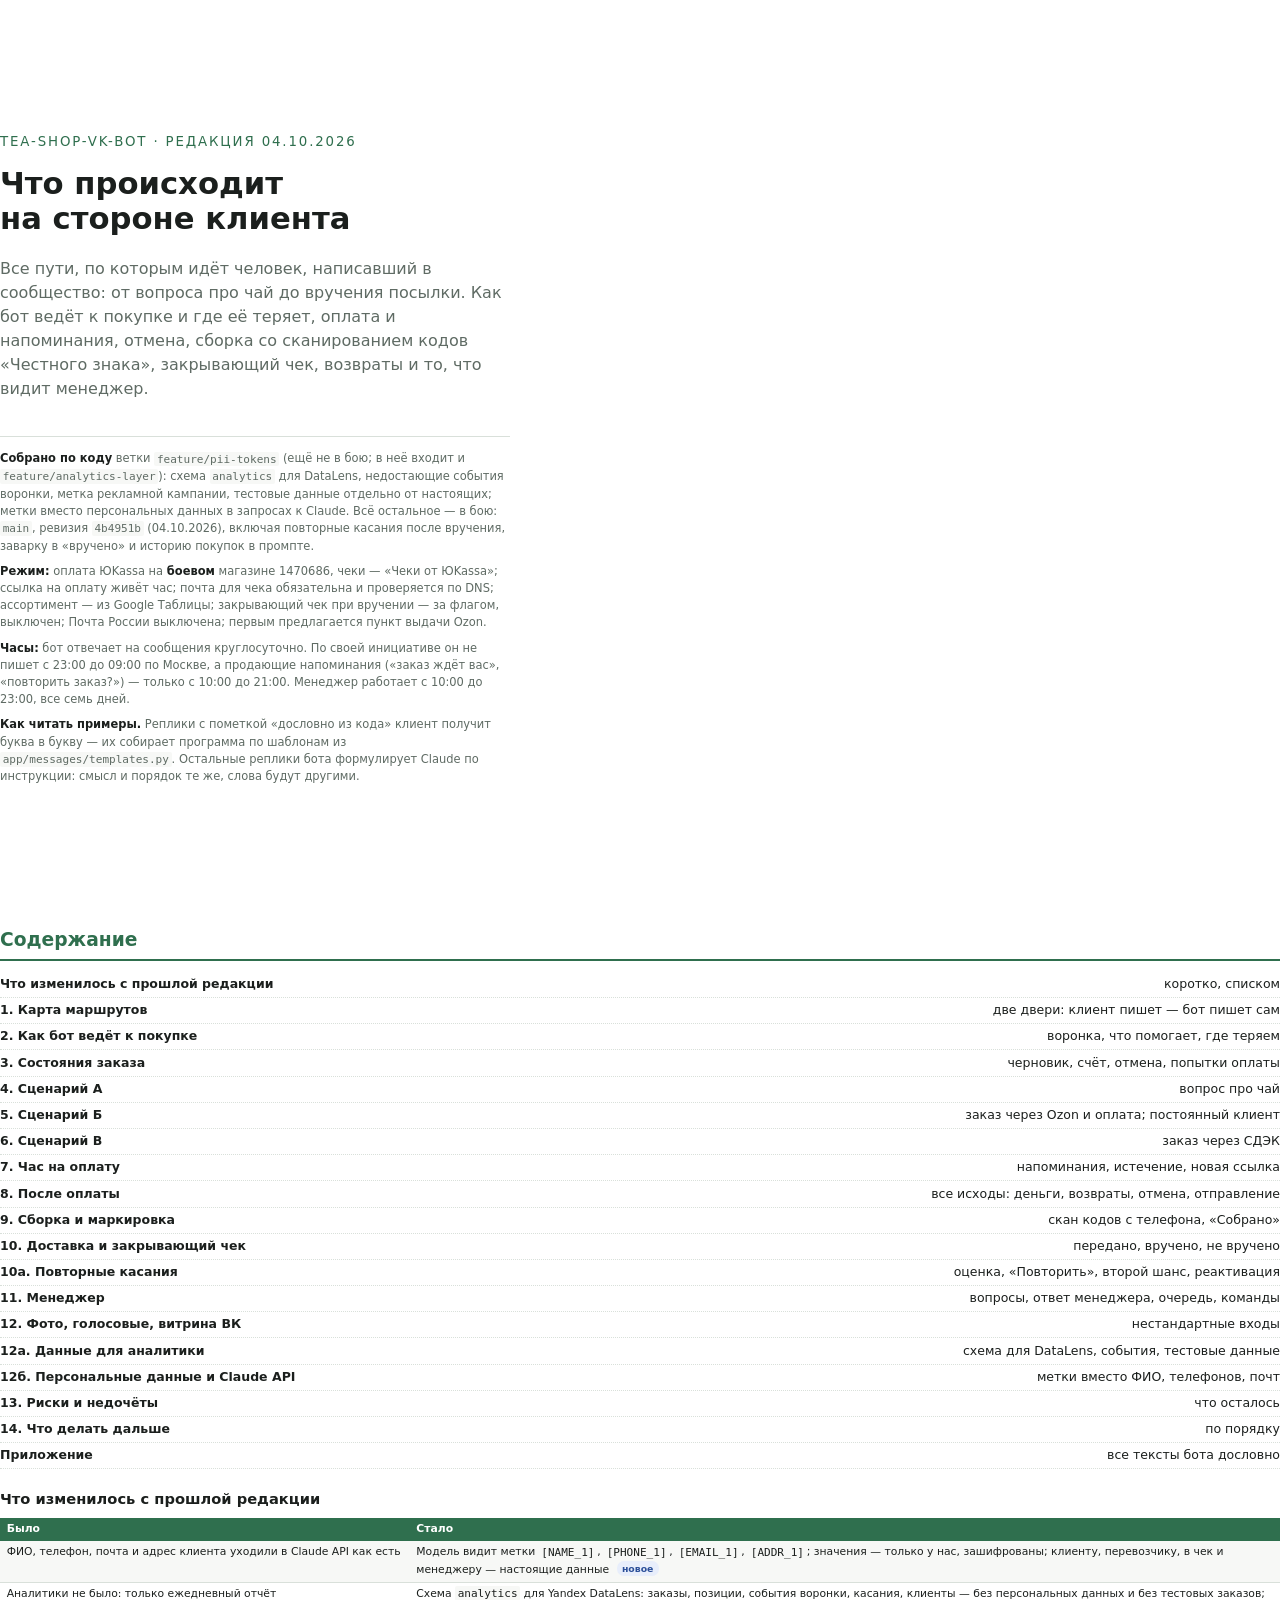
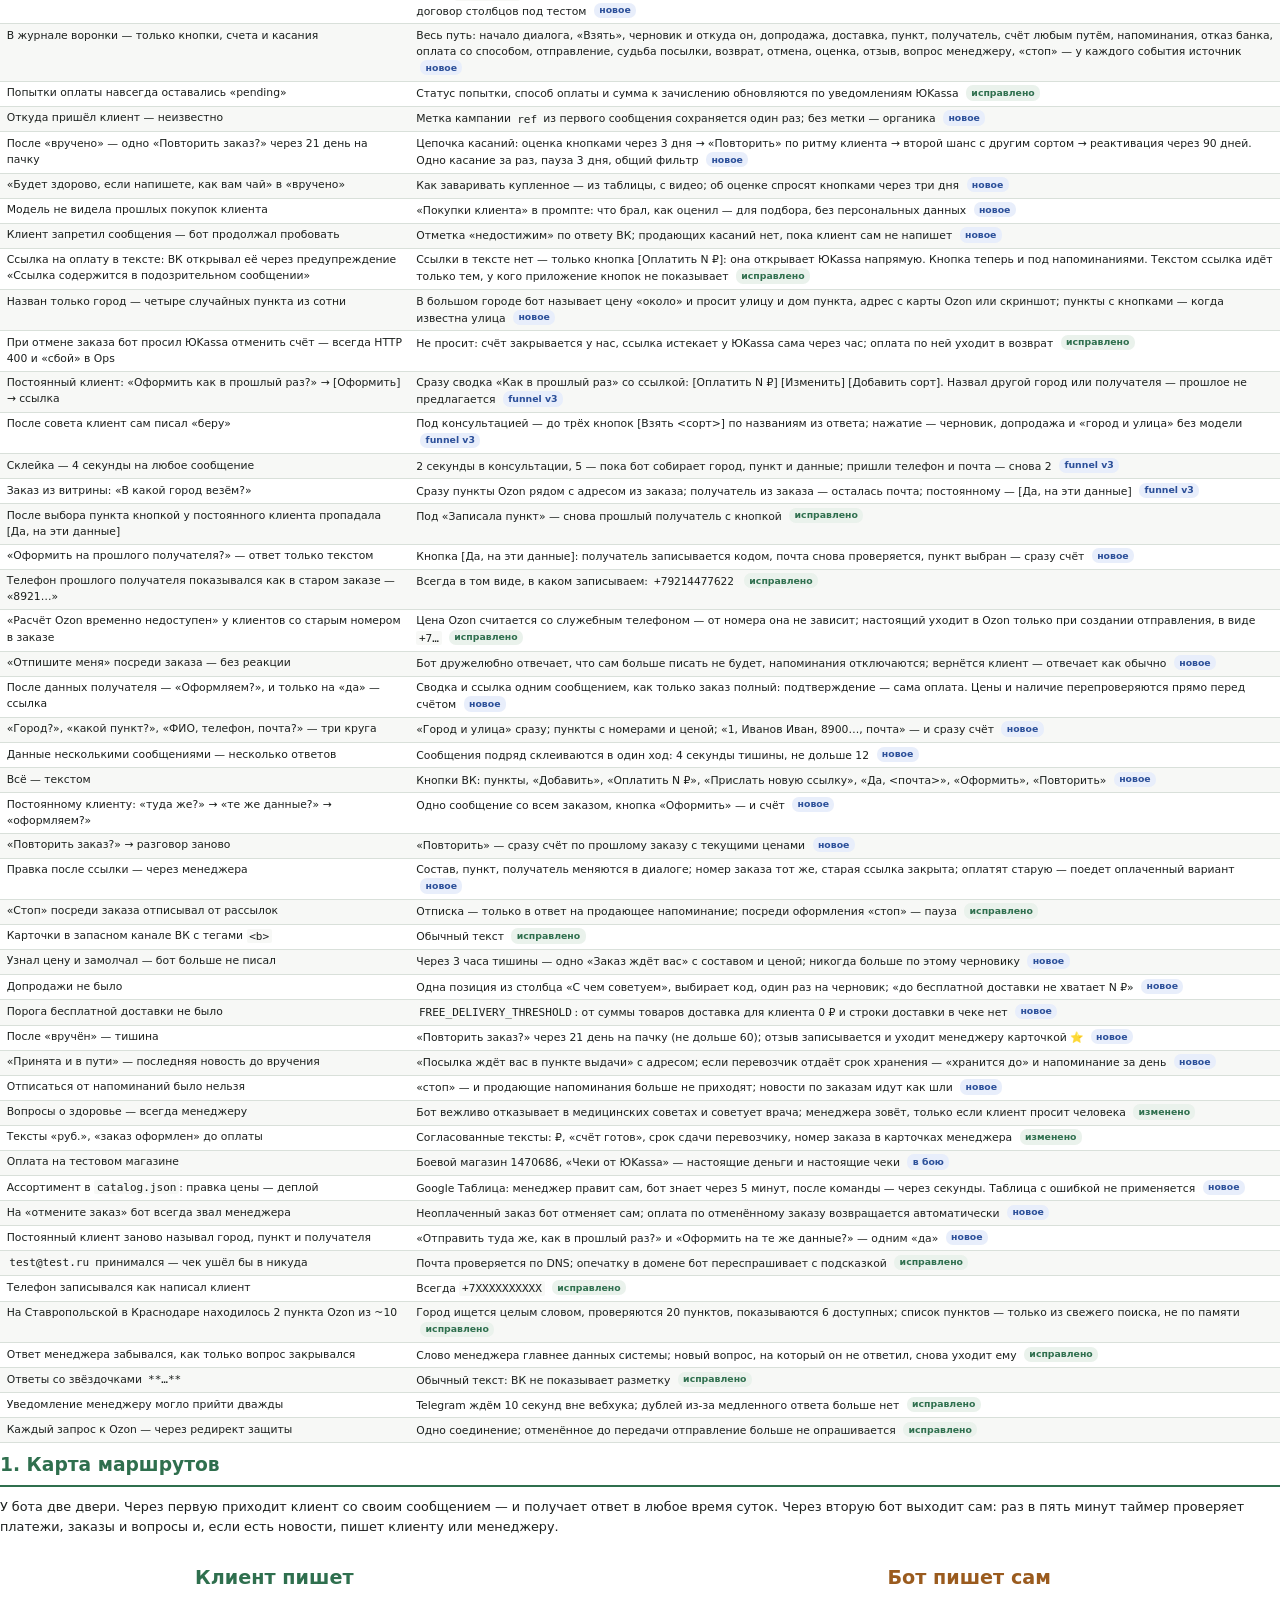
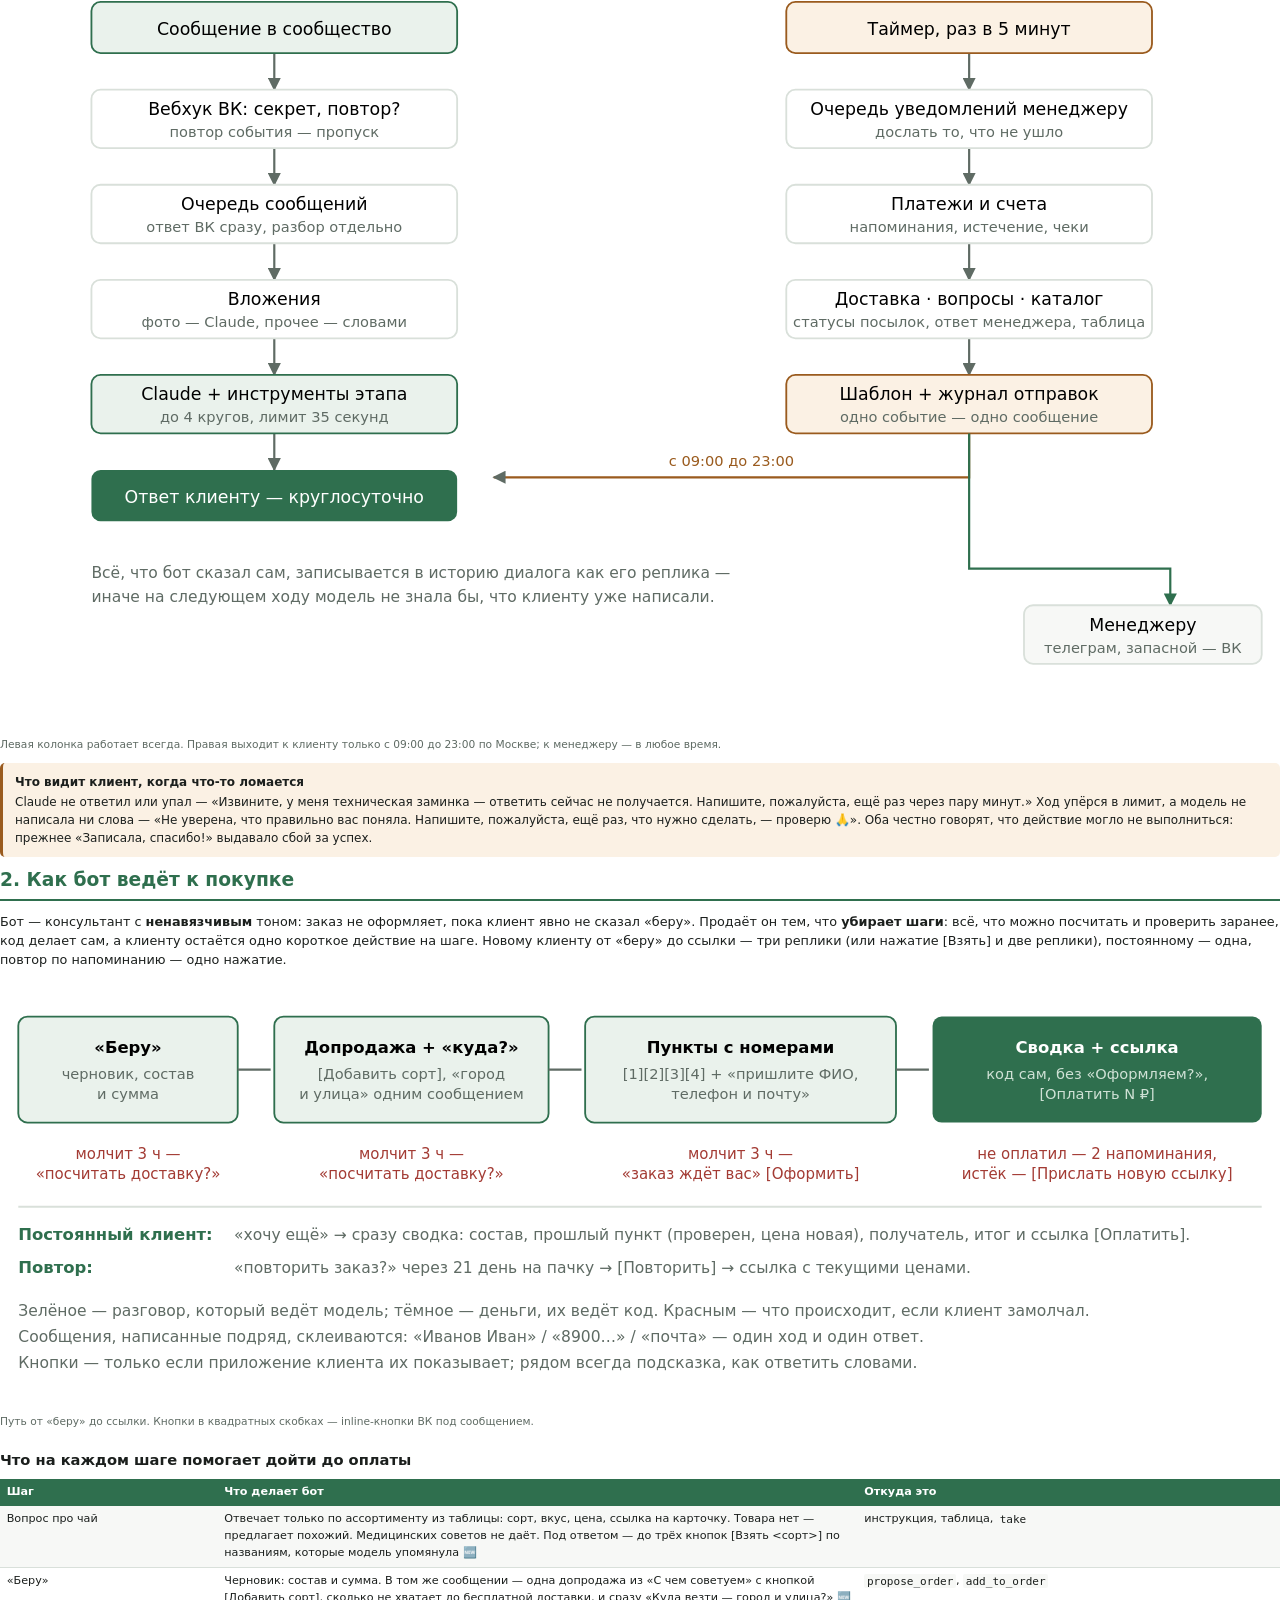
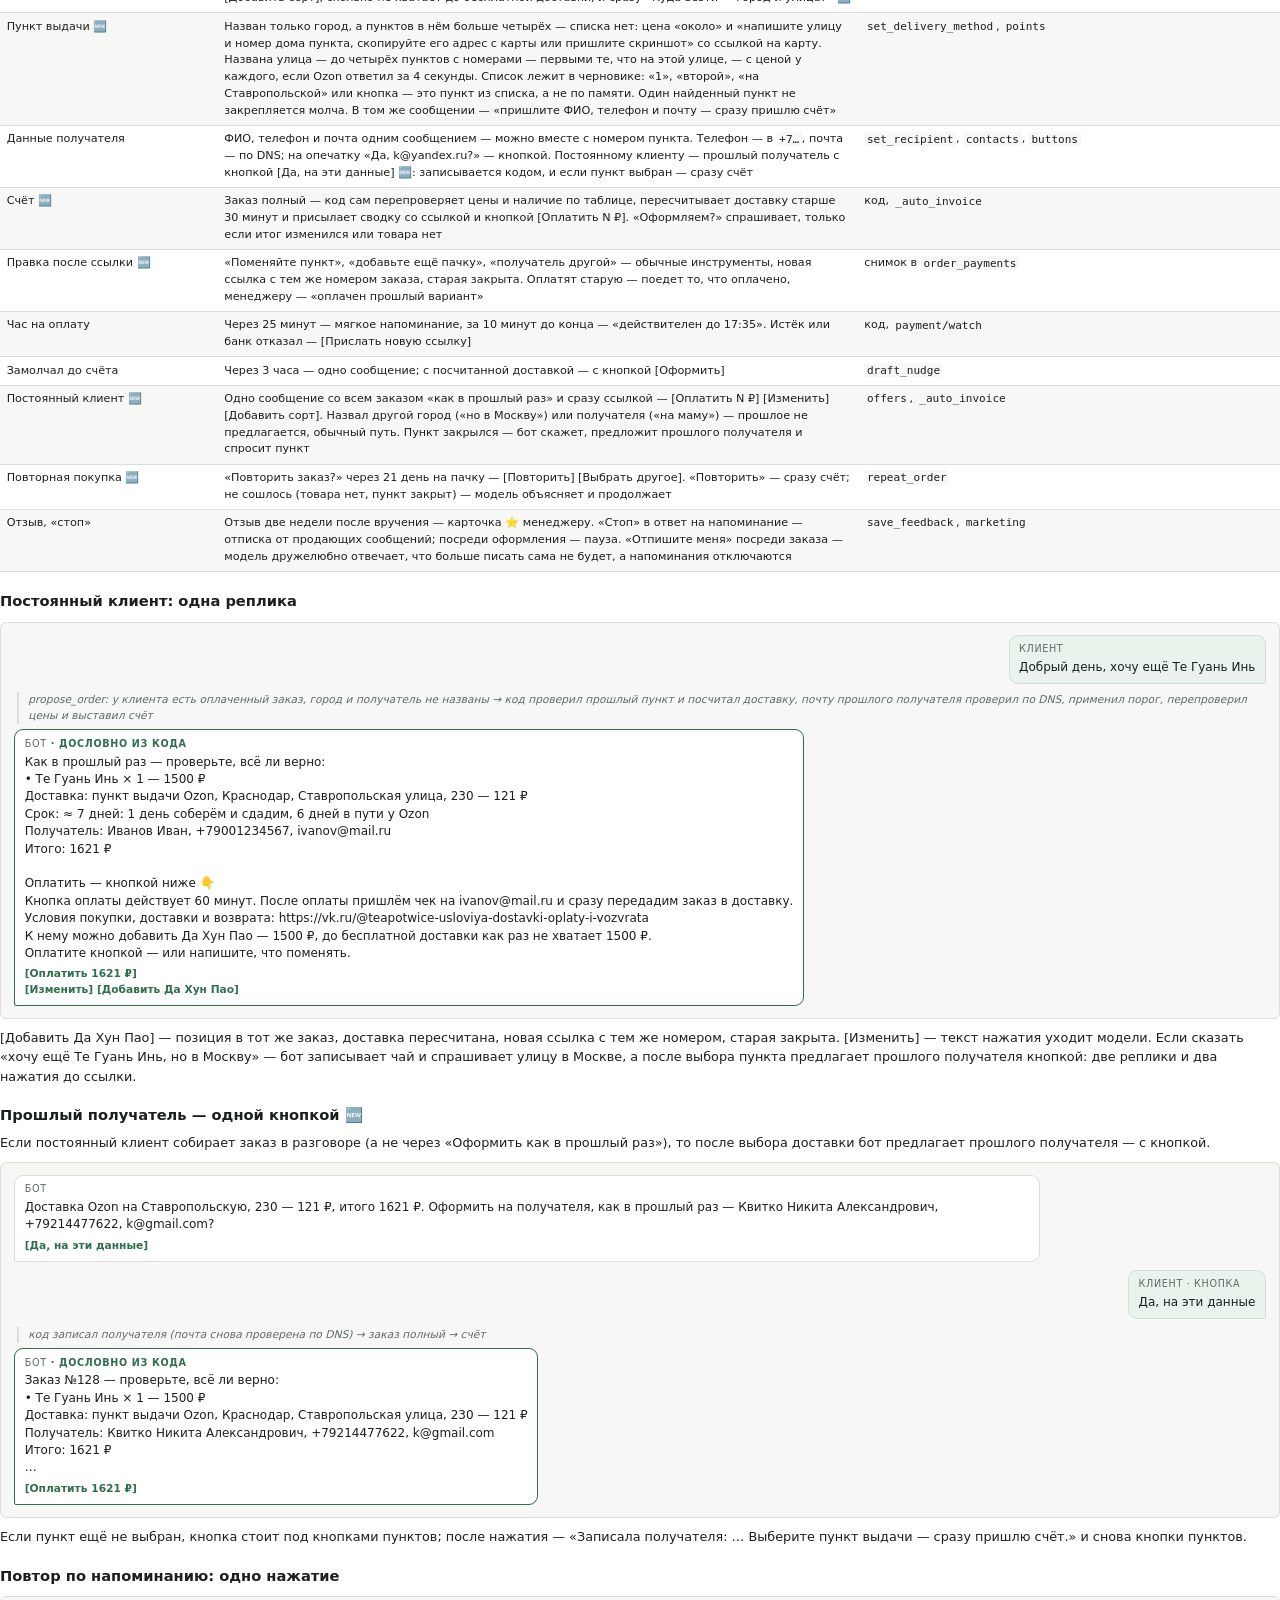
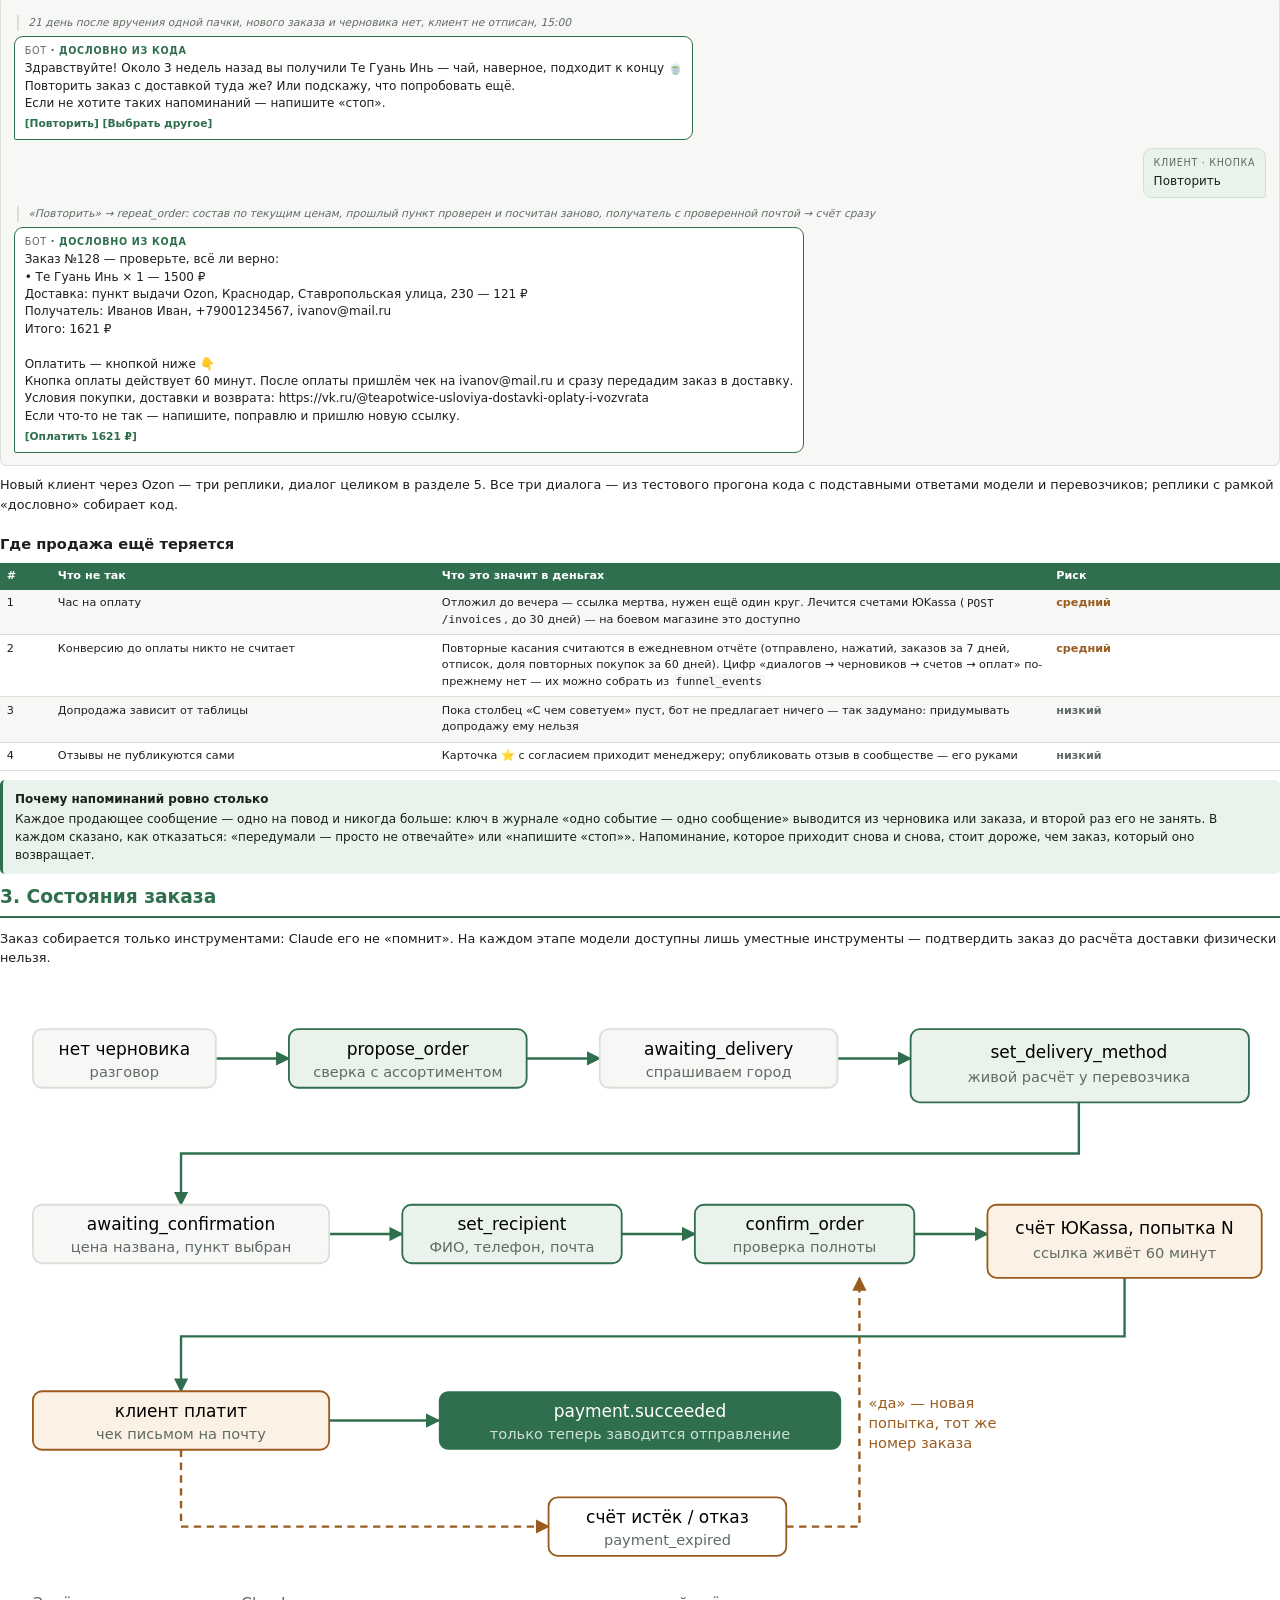
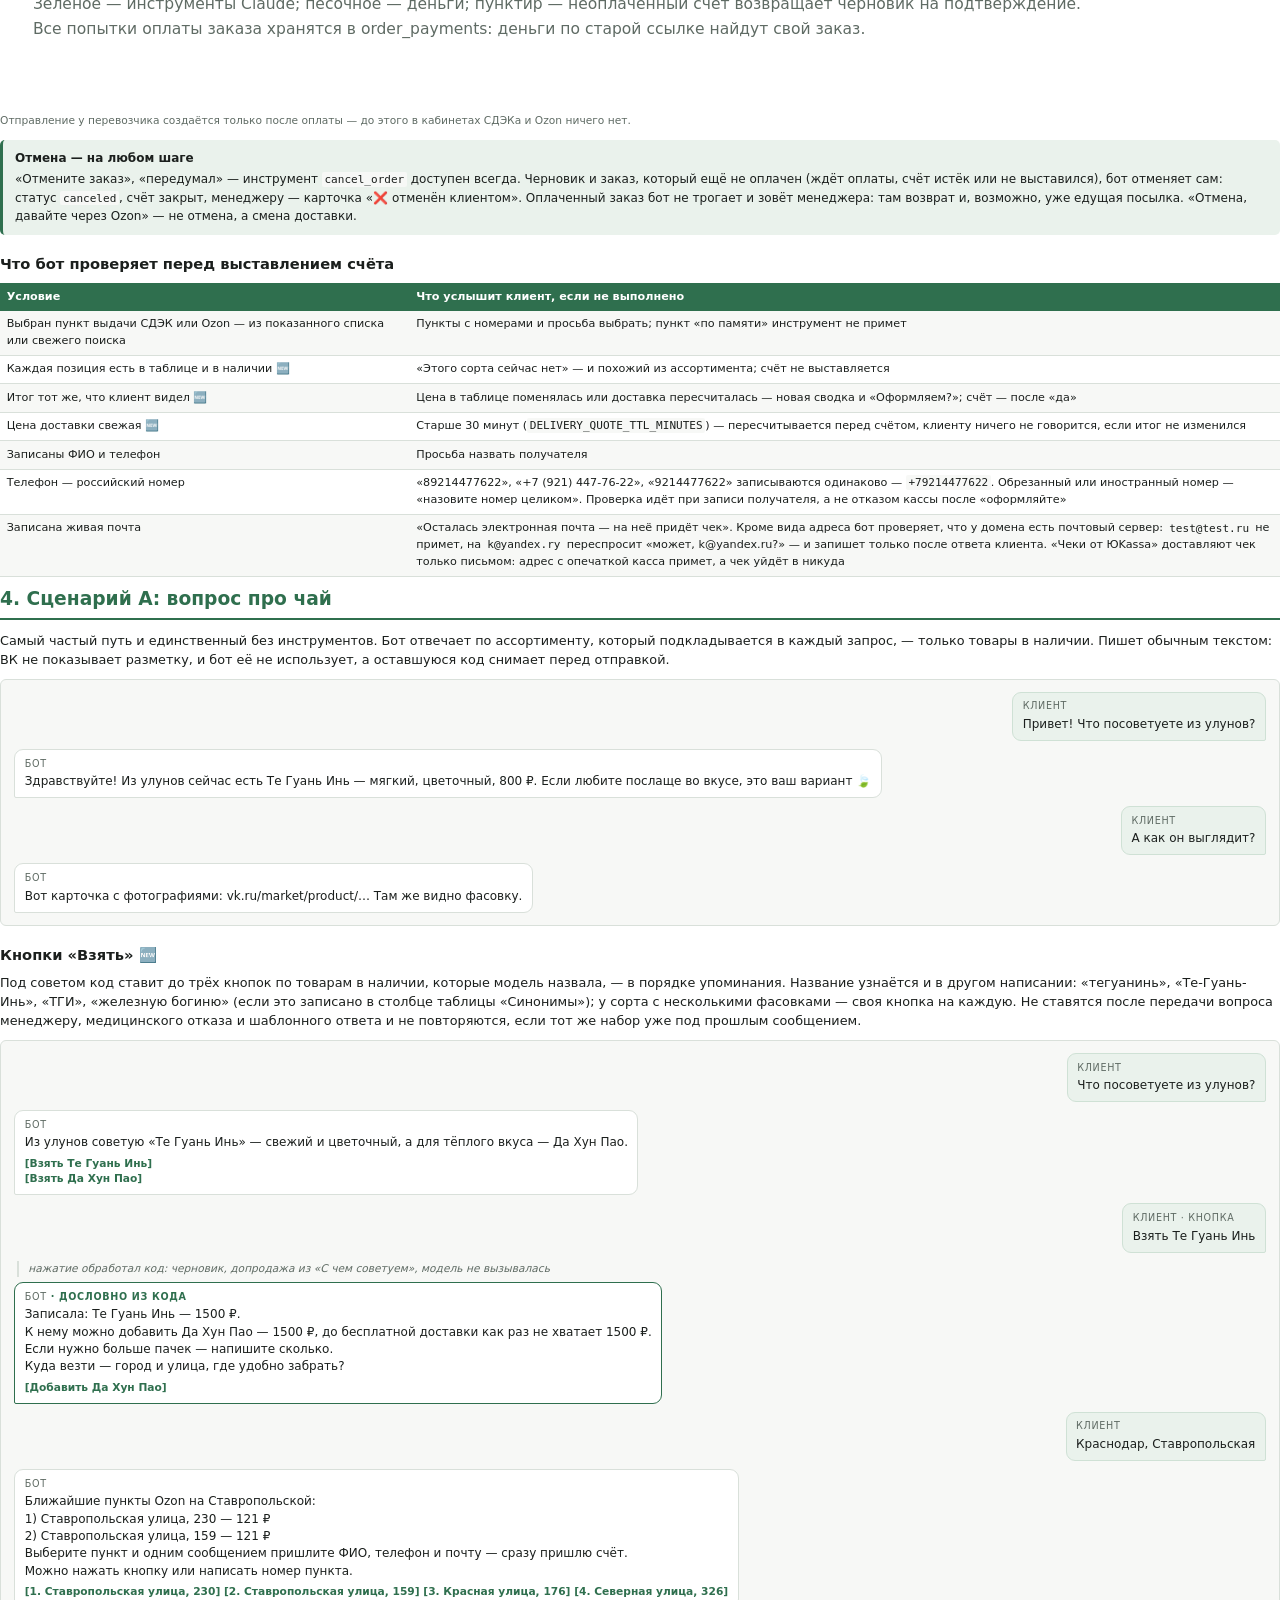
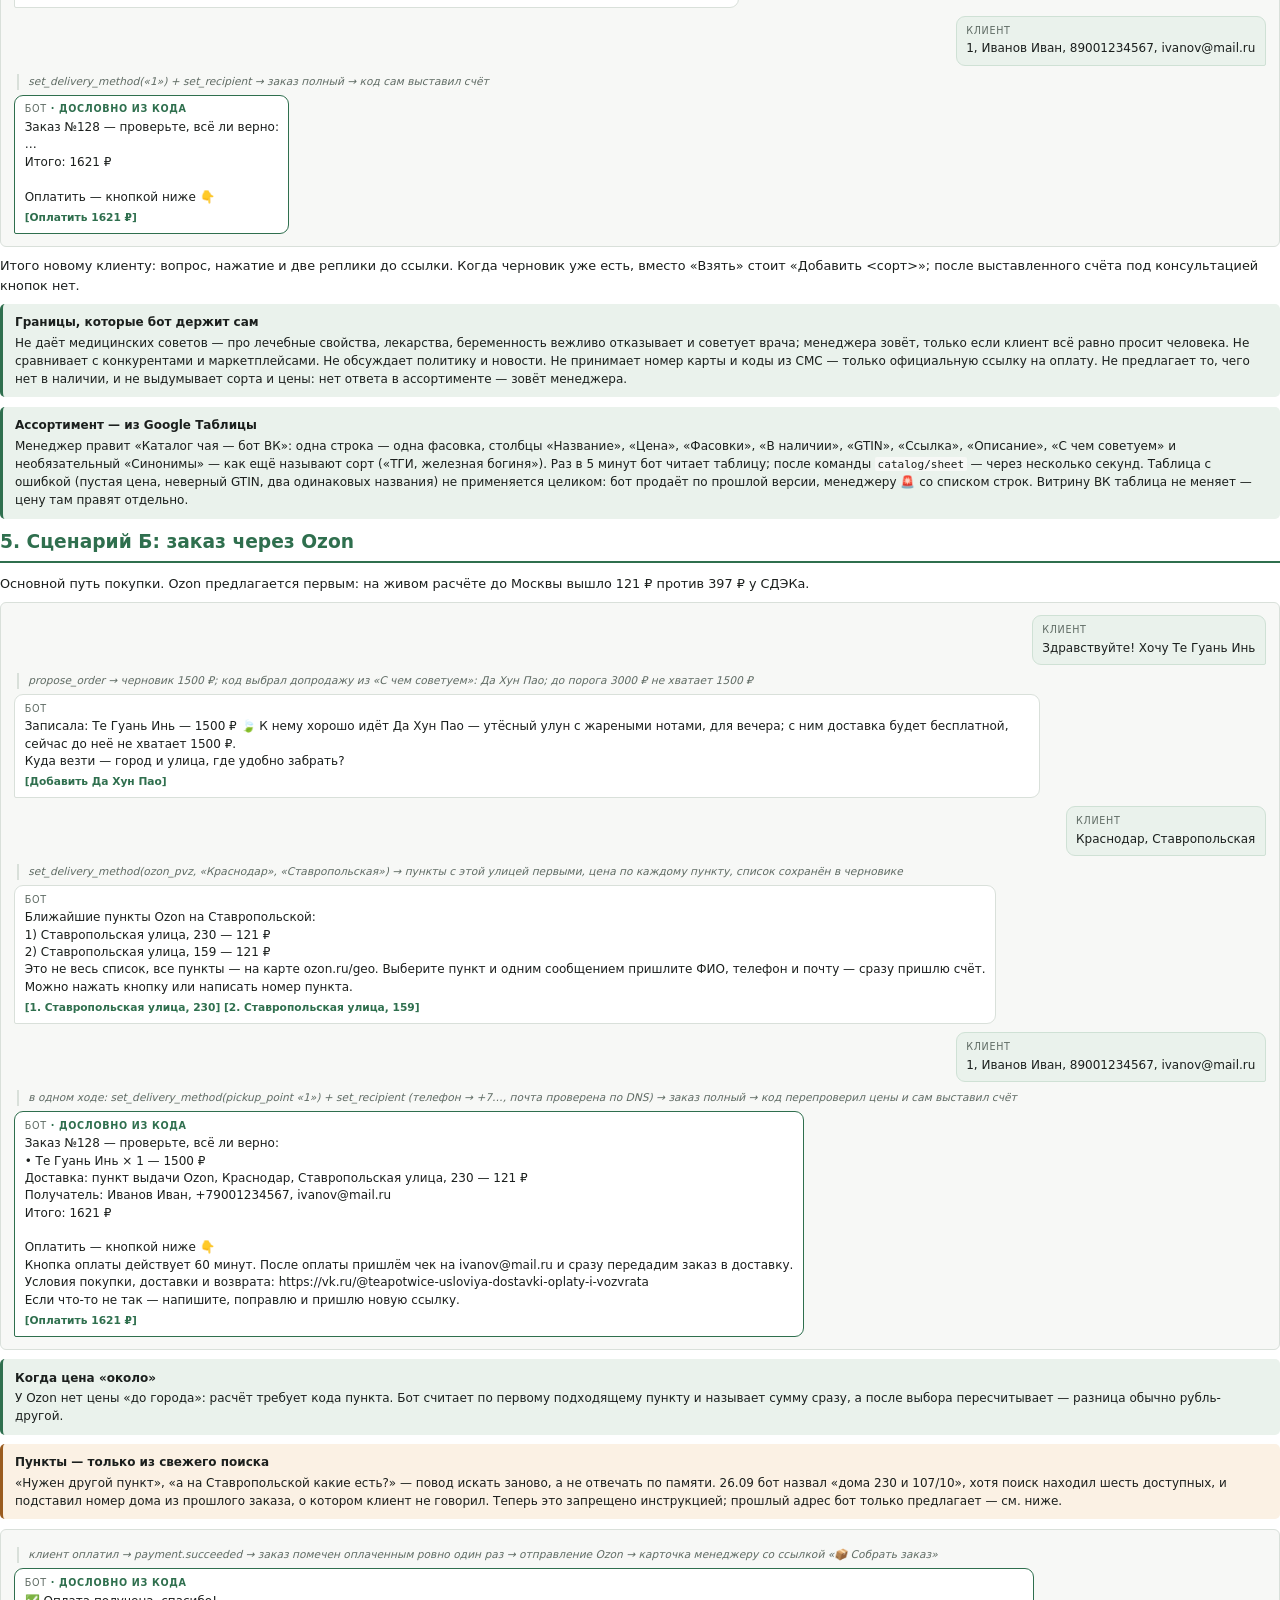
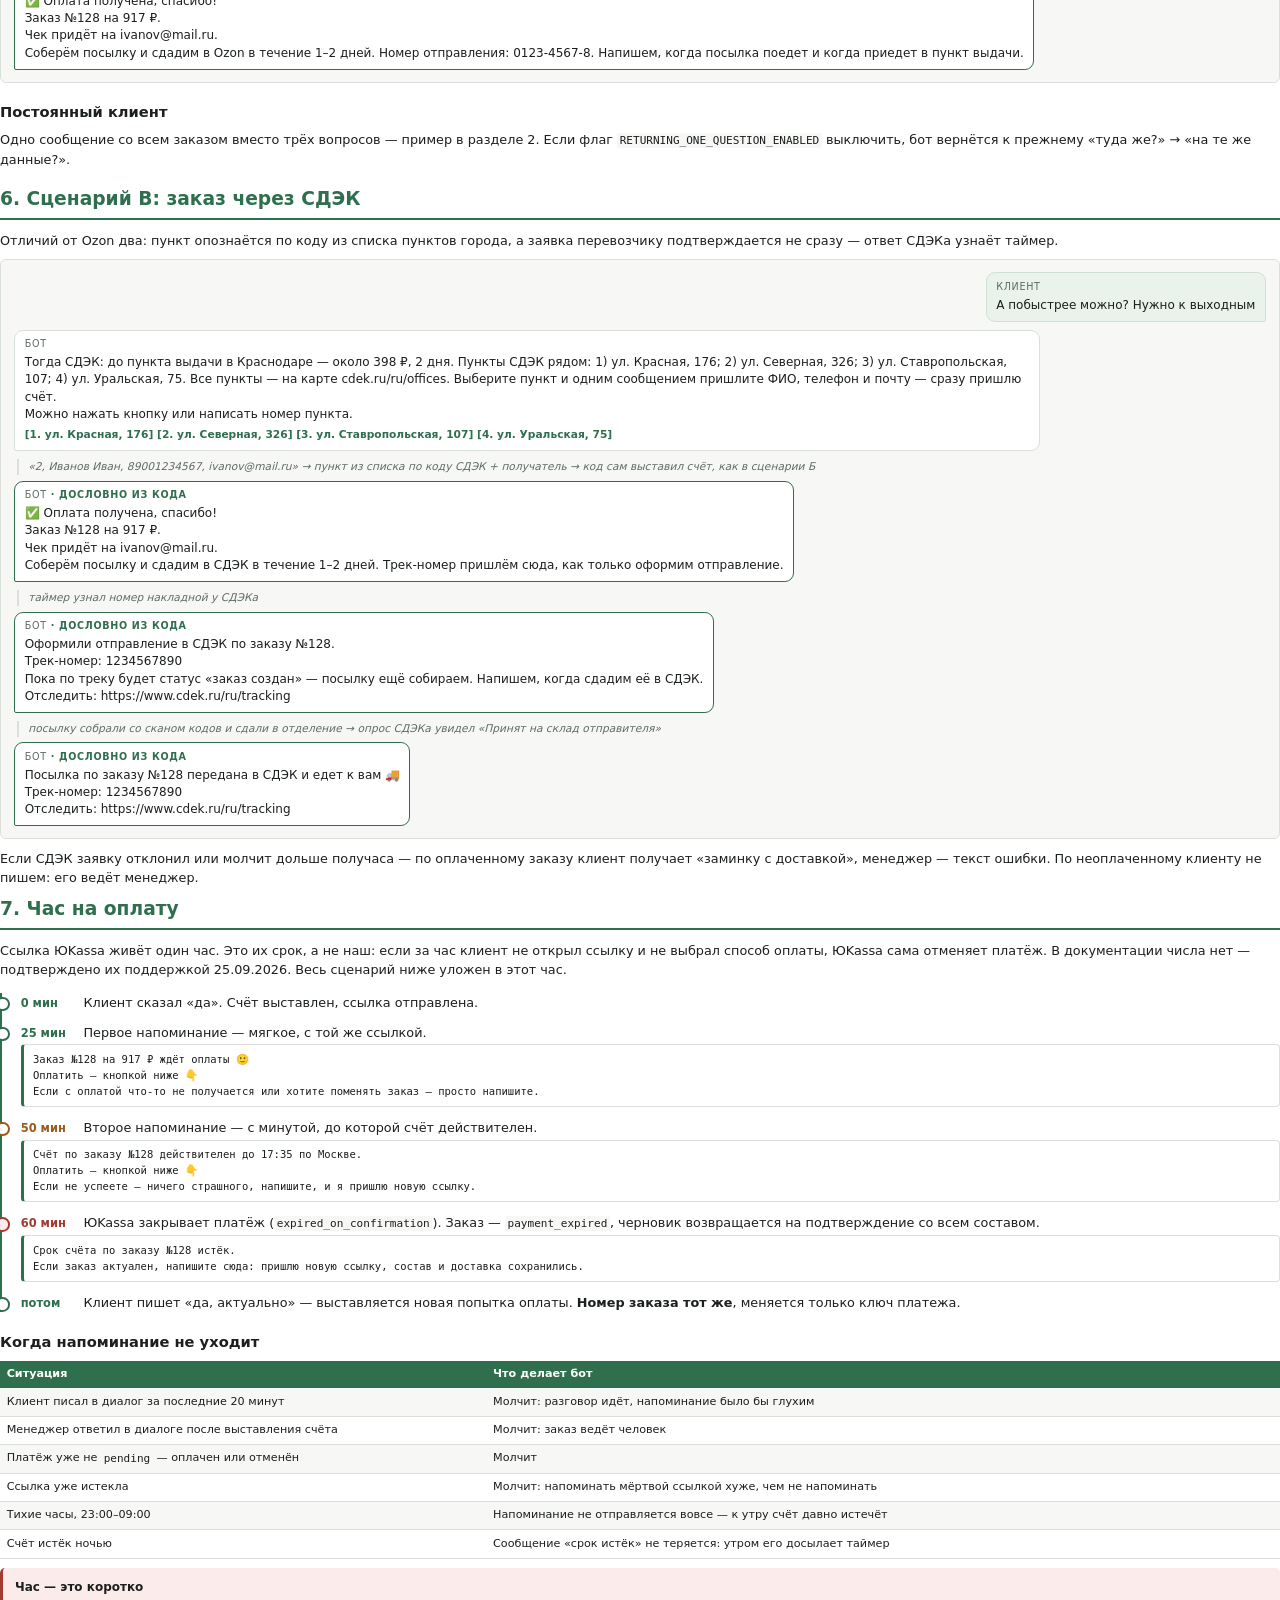
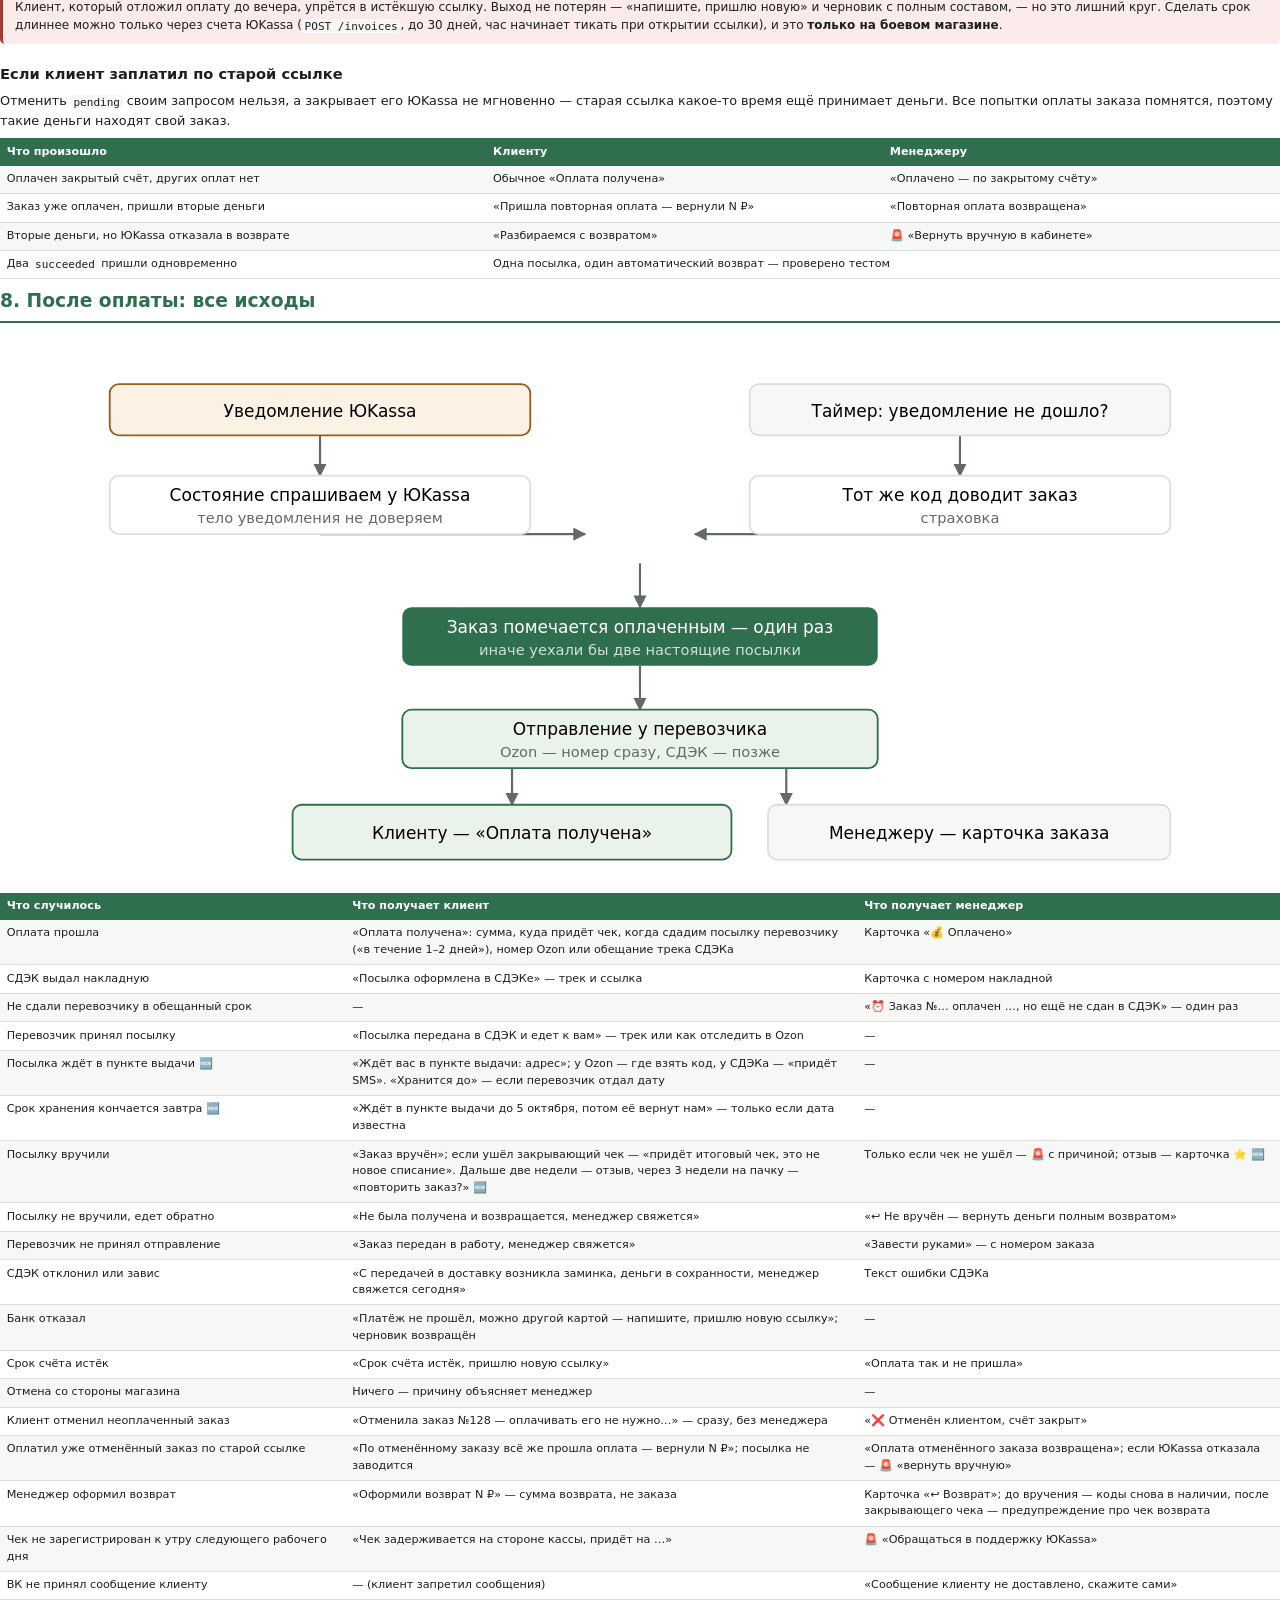
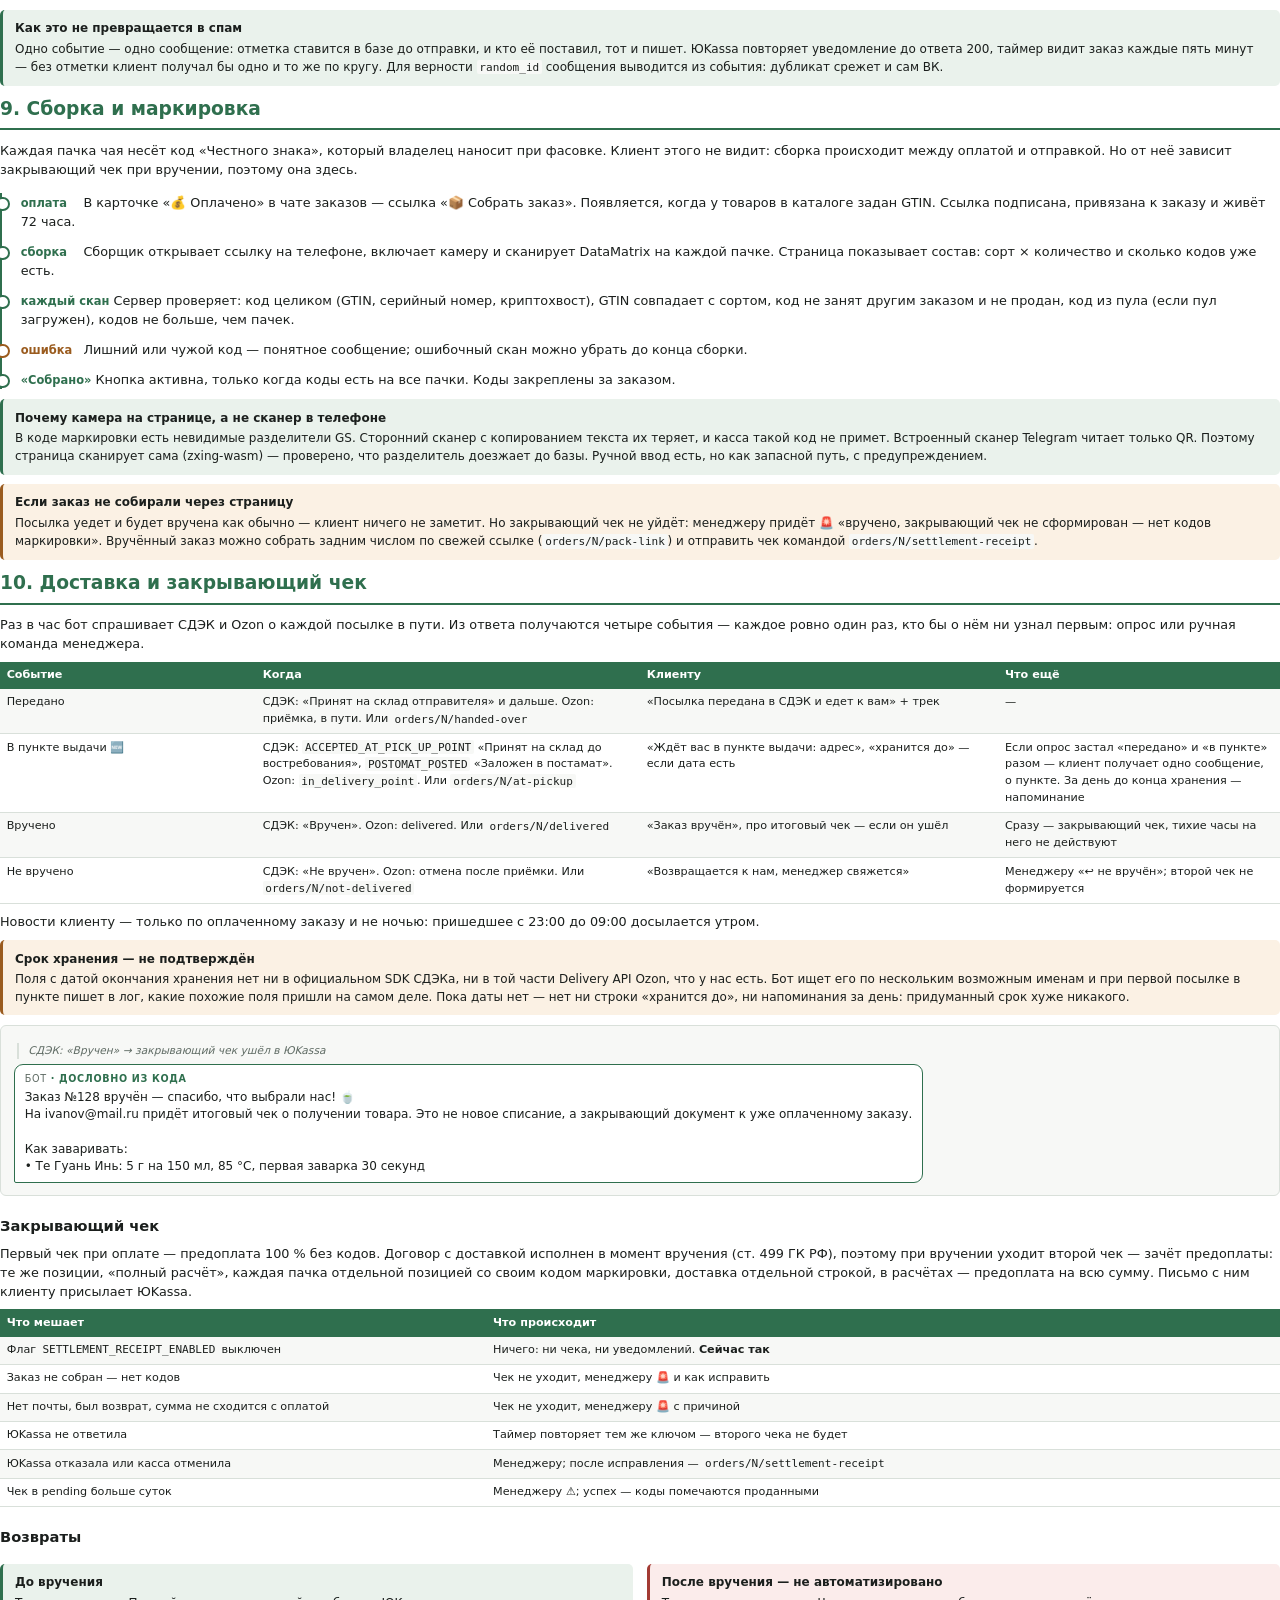
==== commit 53430970: "Replace the test placeholder in the image catalog with the live sheet catalog.json is what the bot s" ====
--- a/docs/client-flow/index.html
+++ b/docs/client-flow/index.html
@@ -3,11 +3,11 @@
 <link rel="stylesheet" href="style.css"></head><body>
 
 <section class="cover">
-  <div class="kicker">tea-shop-vk-bot · редакция 04.10.2026, вечер</div>
+  <div class="kicker">tea-shop-vk-bot · редакция 04.10.2026</div>
   <h1>Что происходит<br>на стороне клиента</h1>
   <div class="sub">Все пути, по которым идёт человек, написавший в сообщество: от вопроса про чай до вручения посылки. Как бот ведёт к покупке и где её теряет, оплата и напоминания, отмена, сборка со сканированием кодов «Честного знака», закрывающий чек, возвраты и то, что видит менеджер.</div>
   <div class="meta">
-    <p><b>Собрано по коду</b> <code>main</code>, ревизия <code>7a41ef2</code> — ровно то, что работает в боевом контейнере с 04.10.2026: заказы из «Товаров» по сообщениям ВК с выбором Ozon или СДЭК кнопкой, сводка со ссылкой абзацами, метки вместо персональных данных в запросах к Claude, схема аналитики для DataLens, повторные касания после вручения.</p>
+    <p><b>Собрано по коду</b> ветки <code>feature/pii-tokens</code> (ещё не в бою; в неё входит и <code>feature/analytics-layer</code>): схема <code>analytics</code> для DataLens, недостающие события воронки, метка рекламной кампании, тестовые данные отдельно от настоящих; метки вместо персональных данных в запросах к Claude. Всё остальное — в бою: <code>main</code>, ревизия <code>4b4951b</code> (04.10.2026), включая повторные касания после вручения, заварку в «вручено» и историю покупок в промпте.</p>
     <p><b>Режим:</b> оплата ЮKassa на <b>боевом</b> магазине 1470686, чеки — «Чеки от ЮKassa»; ссылка на оплату живёт час; почта для чека обязательна и проверяется по DNS; ассортимент — из Google Таблицы; закрывающий чек при вручении — за флагом, выключен; Почта России выключена; первым предлагается пункт выдачи Ozon.</p>
     <p><b>Часы:</b> бот отвечает на сообщения круглосуточно. По своей инициативе он не пишет с 23:00 до 09:00 по Москве, а продающие напоминания («заказ ждёт вас», «повторить заказ?») — только с 10:00 до 21:00. Менеджер работает с 10:00 до 23:00, все семь дней.</p>
     <p><b>Как читать примеры.</b> Реплики с пометкой «дословно из кода» клиент получит буква в букву — их собирает программа по шаблонам из <code>app/messages/templates.py</code>. Остальные реплики бота формулирует Claude по инструкции: смысл и порядок те же, слова будут другими.</p>
@@ -30,7 +30,7 @@
   <div><b>10. Доставка и закрывающий чек</b><span>передано, вручено, не вручено</span></div>
   <div><b>10а. Повторные касания</b><span>оценка, «Повторить», второй шанс, реактивация</span></div>
   <div><b>11. Менеджер</b><span>вопросы, ответ менеджера, очередь, команды</span></div>
-  <div><b>12. Фото, голосовые, «Товары»</b><span>заказ из маркета ВК по флоу продаж</span></div>
+  <div><b>12. Фото, голосовые, витрина ВК</b><span>нестандартные входы</span></div>
   <div><b>12а. Данные для аналитики</b><span>схема для DataLens, события, тестовые данные</span></div>
   <div><b>12б. Персональные данные и Claude API</b><span>метки вместо ФИО, телефонов, почт</span></div>
   <div><b>13. Риски и недочёты</b><span>что осталось</span></div>
@@ -41,11 +41,6 @@
 <h3>Что изменилось с прошлой редакции</h3>
 <table class="changes">
   <tr><th style="width:32%">Было</th><th>Стало</th></tr>
-  <tr><td>Заказ из «Товаров» терялся: ВК отдавал заказ обёрнутым, бот не находил покупателя; сообщения ВК о заказе бот не видел и на «как оплатить заказ?» отвечал, что заказа нет</td><td>Заказ заводится из первого пришедшего: события или сообщений ВК «Новый заказ» / «Ваш заказ оформлен». Клиенту — Ozon и СДЭК до его города с ценой и сроком, выбор кнопкой, затем пункт и почта — и счёт. Шаблонный вопрос ждёт заказ и не получает лишнего ответа <span class="fixed">исправлено</span></td></tr>
-  <tr><td>Сводка со ссылкой — сплошным текстом, почта дважды</td><td>Абзацами: заказ и доставка → получатель и «Итого к оплате с учётом доставки» → срок кнопки → «если что-то не так» → «Оплатить — кнопкой ниже» → условия <span class="new">новое</span></td></tr>
-  <tr><td>Кнопки пунктов: «Краснодарский Край, Краснодар, ул…» — адрес не помещался</td><td>Только улица и дом: [1. ул. Благоева, 2/1]; пункт по-прежнему выбирается номером <span class="fixed">исправлено</span></td></tr>
-  <tr><td>«Куда везти?» без подсказки, где пункты</td><td>Сразу ссылка на карту пунктов и постаматов Ozon — выбрать там и прислать адрес <span class="new">новое</span></td></tr>
-  <tr><td>Проверки владельца выглядели как настоящие заказы</td><td>Карточки менеджеру и «Диалог завершён» тестовых клиентов — с пометкой «🧪 Тестовый клиент» <span class="new">новое</span></td></tr>
   <tr><td>ФИО, телефон, почта и адрес клиента уходили в Claude API как есть</td><td>Модель видит метки <code>[NAME_1]</code>, <code>[PHONE_1]</code>, <code>[EMAIL_1]</code>, <code>[ADDR_1]</code>; значения — только у нас, зашифрованы; клиенту, перевозчику, в чек и менеджеру — настоящие данные <span class="new">новое</span></td></tr>
   <tr><td>Аналитики не было: только ежедневный отчёт</td><td>Схема <code>analytics</code> для Yandex DataLens: заказы, позиции, события воронки, касания, клиенты — без персональных данных и без тестовых заказов; договор столбцов под тестом <span class="new">новое</span></td></tr>
   <tr><td>В журнале воронки — только кнопки, счета и касания</td><td>Весь путь: начало диалога, «Взять», черновик и откуда он, допродажа, доставка, пункт, получатель, счёт любым путём, напоминания, отказ банка, оплата со способом, отправление, судьба посылки, возврат, отмена, оценка, отзыв, вопрос менеджеру, «стоп» — у каждого события источник <span class="new">новое</span></td></tr>
@@ -229,7 +224,7 @@
 <div class="chat">
   <div class="turn from-client"><div class="bubble"><span class="who">Клиент</span>Добрый день, хочу ещё Те Гуань Инь</div></div>
   <div class="sys">propose_order: у клиента есть оплаченный заказ, город и получатель не названы → код проверил прошлый пункт и посчитал доставку, почту прошлого получателя проверил по DNS, применил порог, перепроверил цены и выставил счёт</div>
-  <div class="turn from-bot exact"><div class="bubble"><span class="who">Бот</span>Как в прошлый раз — проверьте, всё ли верно:<br>• Те Гуань Инь (тест) × 1 — 1500 ₽<br>Доставка: пункт выдачи Ozon, Краснодар, Ставропольская улица, 230 — 121 ₽<br>Срок: ≈ 7 дней: 1 день соберём и сдадим, 6 дней в пути у Ozon<br><br>Получатель: Иванов Иван, +79001234567, ivanov@mail.ru<br>Итого к оплате с учётом доставки: 1621 ₽<br><br>Кнопка оплаты действует 60 минут. После оплаты пришлём чек на указанную в заказе почту и сразу передадим заказ в доставку.<br><br>К нему можно добавить Да Хун Пао — 1500 ₽, до бесплатной доставки как раз не хватает 1500 ₽.<br><br>Если что-то не так — напишите, поправлю и пришлю новую ссылку.<br><br>Оплатить — кнопкой ниже 👇<br><br>Условия покупки, доставки и возврата: https://vk.ru/@teapotwice-usloviya-dostavki-oplaty-i-vozvrata<br><span class="kbd">[Оплатить 1621 ₽]<br>[Изменить] [Добавить Да Хун Пао]</span></div></div>
+  <div class="turn from-bot exact"><div class="bubble"><span class="who">Бот</span>Как в прошлый раз — проверьте, всё ли верно:<br>• Те Гуань Инь × 1 — 1500 ₽<br>Доставка: пункт выдачи Ozon, Краснодар, Ставропольская улица, 230 — 121 ₽<br>Срок: ≈ 7 дней: 1 день соберём и сдадим, 6 дней в пути у Ozon<br>Получатель: Иванов Иван, +79001234567, ivanov@mail.ru<br>Итого: 1621 ₽<br><br>Оплатить — кнопкой ниже 👇<br>Кнопка оплаты действует 60 минут. После оплаты пришлём чек на ivanov@mail.ru и сразу передадим заказ в доставку.<br>Условия покупки, доставки и возврата: https://vk.ru/@teapotwice-usloviya-dostavki-oplaty-i-vozvrata<br>К нему можно добавить Да Хун Пао — 1500 ₽, до бесплатной доставки как раз не хватает 1500 ₽.<br>Оплатите кнопкой — или напишите, что поменять.<br><span class="kbd">[Оплатить 1621 ₽]<br>[Изменить] [Добавить Да Хун Пао]</span></div></div>
 </div>
 <p>[Добавить Да Хун Пао] — позиция в тот же заказ, доставка пересчитана, новая ссылка с тем же номером, старая закрыта. [Изменить] — текст нажатия уходит модели. Если сказать «хочу ещё Те Гуань Инь, но в Москву» — бот записывает чай и спрашивает улицу в Москве, а после выбора пункта предлагает прошлого получателя кнопкой: две реплики и два нажатия до ссылки.</p>
 </div>
@@ -240,17 +235,17 @@
   <div class="turn from-bot"><div class="bubble"><span class="who">Бот</span>Доставка Ozon на Ставропольскую, 230 — 121 ₽, итого 1621 ₽. Оформить на получателя, как в прошлый раз — Квитко Никита Александрович, +79214477622, k@gmail.com?<br><span class="kbd">[Да, на эти данные]</span></div></div>
   <div class="turn from-client"><div class="bubble"><span class="who">Клиент · кнопка</span>Да, на эти данные</div></div>
   <div class="sys">код записал получателя (почта снова проверена по DNS) → заказ полный → счёт</div>
-  <div class="turn from-bot exact"><div class="bubble"><span class="who">Бот</span>Заказ №128 — проверьте, всё ли верно:<br>• Те Гуань Инь (тест) × 1 — 1500 ₽<br>Доставка: пункт выдачи Ozon, Краснодар, Ставропольская улица, 230 — 121 ₽<br>Получатель: Квитко Никита Александрович, +79214477622, k@gmail.com<br>Итого к оплате с учётом доставки: 1621 ₽<br>…<br><span class="kbd">[Оплатить 1621 ₽]</span></div></div>
+  <div class="turn from-bot exact"><div class="bubble"><span class="who">Бот</span>Заказ №128 — проверьте, всё ли верно:<br>• Те Гуань Инь × 1 — 1500 ₽<br>Доставка: пункт выдачи Ozon, Краснодар, Ставропольская улица, 230 — 121 ₽<br>Получатель: Квитко Никита Александрович, +79214477622, k@gmail.com<br>Итого: 1621 ₽<br>…<br><span class="kbd">[Оплатить 1621 ₽]</span></div></div>
 </div>
 <p>Если пункт ещё не выбран, кнопка стоит под кнопками пунктов; после нажатия — «Записала получателя: … Выберите пункт выдачи — сразу пришлю счёт.» и снова кнопки пунктов.</p>
 
 <h3>Повтор по напоминанию: одно нажатие</h3>
 <div class="chat">
   <div class="sys">21 день после вручения одной пачки, нового заказа и черновика нет, клиент не отписан, 15:00</div>
-  <div class="turn from-bot exact"><div class="bubble"><span class="who">Бот</span>Здравствуйте! Около 3 недель назад вы получили Те Гуань Инь (тест) — чай, наверное, подходит к концу 🍵<br>Повторить заказ с доставкой туда же? Или подскажу, что попробовать ещё.<br>Если не хотите таких напоминаний — напишите «стоп».<br><span class="kbd">[Повторить] [Выбрать другое]</span></div></div>
+  <div class="turn from-bot exact"><div class="bubble"><span class="who">Бот</span>Здравствуйте! Около 3 недель назад вы получили Те Гуань Инь — чай, наверное, подходит к концу 🍵<br>Повторить заказ с доставкой туда же? Или подскажу, что попробовать ещё.<br>Если не хотите таких напоминаний — напишите «стоп».<br><span class="kbd">[Повторить] [Выбрать другое]</span></div></div>
   <div class="turn from-client"><div class="bubble"><span class="who">Клиент · кнопка</span>Повторить</div></div>
   <div class="sys">«Повторить» → repeat_order: состав по текущим ценам, прошлый пункт проверен и посчитан заново, получатель с проверенной почтой → счёт сразу</div>
-  <div class="turn from-bot exact"><div class="bubble"><span class="who">Бот</span>Заказ №128 — проверьте, всё ли верно:<br>• Те Гуань Инь (тест) × 1 — 1500 ₽<br>Доставка: пункт выдачи Ozon, Краснодар, Ставропольская улица, 230 — 121 ₽<br><br>Получатель: Иванов Иван, +79001234567, ivanov@mail.ru<br>Итого к оплате с учётом доставки: 1621 ₽<br><br>Кнопка оплаты действует 60 минут. После оплаты пришлём чек на указанную в заказе почту и сразу передадим заказ в доставку.<br><br>Если что-то не так — напишите, поправлю и пришлю новую ссылку.<br><br>Оплатить — кнопкой ниже 👇<br><br>Условия покупки, доставки и возврата: https://vk.ru/@teapotwice-usloviya-dostavki-oplaty-i-vozvrata<br><span class="kbd">[Оплатить 1621 ₽]</span></div></div>
+  <div class="turn from-bot exact"><div class="bubble"><span class="who">Бот</span>Заказ №128 — проверьте, всё ли верно:<br>• Те Гуань Инь × 1 — 1500 ₽<br>Доставка: пункт выдачи Ozon, Краснодар, Ставропольская улица, 230 — 121 ₽<br>Получатель: Иванов Иван, +79001234567, ivanov@mail.ru<br>Итого: 1621 ₽<br><br>Оплатить — кнопкой ниже 👇<br>Кнопка оплаты действует 60 минут. После оплаты пришлём чек на ivanov@mail.ru и сразу передадим заказ в доставку.<br>Условия покупки, доставки и возврата: https://vk.ru/@teapotwice-usloviya-dostavki-oplaty-i-vozvrata<br>Если что-то не так — напишите, поправлю и пришлю новую ссылку.<br><span class="kbd">[Оплатить 1621 ₽]</span></div></div>
 </div>
 
 <p>Новый клиент через Ozon — три реплики, диалог целиком в разделе 5. Все три диалога — из тестового прогона кода с подставными ответами модели и перевозчиков; реплики с рамкой «дословно» собирает код.</p>
@@ -359,10 +354,10 @@
   <div class="sys">нажатие обработал код: черновик, допродажа из «С чем советуем», модель не вызывалась</div>
   <div class="turn from-bot exact"><div class="bubble"><span class="who">Бот</span>Записала: Те Гуань Инь — 1500 ₽.<br>К нему можно добавить Да Хун Пао — 1500 ₽, до бесплатной доставки как раз не хватает 1500 ₽.<br>Если нужно больше пачек — напишите сколько.<br>Куда везти — город и улица, где удобно забрать?<br><span class="kbd">[Добавить Да Хун Пао]</span></div></div>
   <div class="turn from-client"><div class="bubble"><span class="who">Клиент</span>Краснодар, Ставропольская</div></div>
-  <div class="turn from-bot"><div class="bubble"><span class="who">Бот</span>Ближайшие пункты Ozon на Ставропольской:<br>1) Ставропольская улица, 230 — 121 ₽<br>2) Ставропольская улица, 159 — 121 ₽<br>Выберите пункт и одним сообщением пришлите ФИО, телефон и почту — сразу пришлю счёт.<br>Можно нажать кнопку или написать номер пункта.<br><span class="kbd">[1. Ставропольская ул., 230] [2. Ставропольская ул., 159] [3. Красная ул., 176] [4. Северная ул., 326]</span></div></div>
+  <div class="turn from-bot"><div class="bubble"><span class="who">Бот</span>Ближайшие пункты Ozon на Ставропольской:<br>1) Ставропольская улица, 230 — 121 ₽<br>2) Ставропольская улица, 159 — 121 ₽<br>Выберите пункт и одним сообщением пришлите ФИО, телефон и почту — сразу пришлю счёт.<br>Можно нажать кнопку или написать номер пункта.<br><span class="kbd">[1. Ставропольская улица, 230] [2. Ставропольская улица, 159] [3. Красная улица, 176] [4. Северная улица, 326]</span></div></div>
   <div class="turn from-client"><div class="bubble"><span class="who">Клиент</span>1, Иванов Иван, 89001234567, ivanov@mail.ru</div></div>
   <div class="sys">set_delivery_method(«1») + set_recipient → заказ полный → код сам выставил счёт</div>
-  <div class="turn from-bot exact"><div class="bubble"><span class="who">Бот</span>Заказ №128 — проверьте, всё ли верно:<br>…<br>Итого к оплате с учётом доставки: 1621 ₽<br>…<br>Оплатить — кнопкой ниже 👇<br><span class="kbd">[Оплатить 1621 ₽]</span></div></div>
+  <div class="turn from-bot exact"><div class="bubble"><span class="who">Бот</span>Заказ №128 — проверьте, всё ли верно:<br>…<br>Итого: 1621 ₽<br><br>Оплатить — кнопкой ниже 👇<br><span class="kbd">[Оплатить 1621 ₽]</span></div></div>
 </div>
 <p>Итого новому клиенту: вопрос, нажатие и две реплики до ссылки. Когда черновик уже есть, вместо «Взять» стоит «Добавить &lt;сорт&gt;»; после выставленного счёта под консультацией кнопок нет.</p>
 
@@ -380,13 +375,13 @@
 <div class="chat">
   <div class="turn from-client"><div class="bubble"><span class="who">Клиент</span>Здравствуйте! Хочу Те Гуань Инь</div></div>
   <div class="sys">propose_order → черновик 1500 ₽; код выбрал допродажу из «С чем советуем»: Да Хун Пао; до порога 3000 ₽ не хватает 1500 ₽</div>
-  <div class="turn from-bot"><div class="bubble"><span class="who">Бот</span>Записала: Те Гуань Инь (тест) — 1500 ₽ 🍃 К нему хорошо идёт Да Хун Пао — утёсный улун с жареными нотами, для вечера; с ним доставка будет бесплатной, сейчас до неё не хватает 1500 ₽.<br>Куда везти — город и улица, где удобно забрать?<br><span class="kbd">[Добавить Да Хун Пао]</span></div></div>
+  <div class="turn from-bot"><div class="bubble"><span class="who">Бот</span>Записала: Те Гуань Инь — 1500 ₽ 🍃 К нему хорошо идёт Да Хун Пао — утёсный улун с жареными нотами, для вечера; с ним доставка будет бесплатной, сейчас до неё не хватает 1500 ₽.<br>Куда везти — город и улица, где удобно забрать?<br><span class="kbd">[Добавить Да Хун Пао]</span></div></div>
   <div class="turn from-client"><div class="bubble"><span class="who">Клиент</span>Краснодар, Ставропольская</div></div>
   <div class="sys">set_delivery_method(ozon_pvz, «Краснодар», «Ставропольская») → пункты с этой улицей первыми, цена по каждому пункту, список сохранён в черновике</div>
-  <div class="turn from-bot"><div class="bubble"><span class="who">Бот</span>Ближайшие пункты Ozon на Ставропольской:<br>1) Ставропольская улица, 230 — 121 ₽<br>2) Ставропольская улица, 159 — 121 ₽<br>Это не весь список, все пункты — на карте ozon.ru/geo. Выберите пункт и одним сообщением пришлите ФИО, телефон и почту — сразу пришлю счёт.<br>Можно нажать кнопку или написать номер пункта.<br><span class="kbd">[1. Ставропольская ул., 230] [2. Ставропольская ул., 159]</span></div></div>
+  <div class="turn from-bot"><div class="bubble"><span class="who">Бот</span>Ближайшие пункты Ozon на Ставропольской:<br>1) Ставропольская улица, 230 — 121 ₽<br>2) Ставропольская улица, 159 — 121 ₽<br>Это не весь список, все пункты — на карте ozon.ru/geo. Выберите пункт и одним сообщением пришлите ФИО, телефон и почту — сразу пришлю счёт.<br>Можно нажать кнопку или написать номер пункта.<br><span class="kbd">[1. Ставропольская улица, 230] [2. Ставропольская улица, 159]</span></div></div>
   <div class="turn from-client"><div class="bubble"><span class="who">Клиент</span>1, Иванов Иван, 89001234567, ivanov@mail.ru</div></div>
   <div class="sys">в одном ходе: set_delivery_method(pickup_point «1») + set_recipient (телефон → +7…, почта проверена по DNS) → заказ полный → код перепроверил цены и сам выставил счёт</div>
-  <div class="turn from-bot exact"><div class="bubble"><span class="who">Бот</span>Заказ №128 — проверьте, всё ли верно:<br>• Те Гуань Инь (тест) × 1 — 1500 ₽<br>Доставка: пункт выдачи Ozon, Краснодар, Ставропольская улица, 230 — 121 ₽<br><br>Получатель: Иванов Иван, +79001234567, ivanov@mail.ru<br>Итого к оплате с учётом доставки: 1621 ₽<br><br>Кнопка оплаты действует 60 минут. После оплаты пришлём чек на указанную в заказе почту и сразу передадим заказ в доставку.<br><br>Если что-то не так — напишите, поправлю и пришлю новую ссылку.<br><br>Оплатить — кнопкой ниже 👇<br><br>Условия покупки, доставки и возврата: https://vk.ru/@teapotwice-usloviya-dostavki-oplaty-i-vozvrata<br><span class="kbd">[Оплатить 1621 ₽]</span></div></div>
+  <div class="turn from-bot exact"><div class="bubble"><span class="who">Бот</span>Заказ №128 — проверьте, всё ли верно:<br>• Те Гуань Инь × 1 — 1500 ₽<br>Доставка: пункт выдачи Ozon, Краснодар, Ставропольская улица, 230 — 121 ₽<br>Получатель: Иванов Иван, +79001234567, ivanov@mail.ru<br>Итого: 1621 ₽<br><br>Оплатить — кнопкой ниже 👇<br>Кнопка оплаты действует 60 минут. После оплаты пришлём чек на ivanov@mail.ru и сразу передадим заказ в доставку.<br>Условия покупки, доставки и возврата: https://vk.ru/@teapotwice-usloviya-dostavki-oplaty-i-vozvrata<br>Если что-то не так — напишите, поправлю и пришлю новую ссылку.<br><span class="kbd">[Оплатить 1621 ₽]</span></div></div>
 </div>
 
 <div class="note"><b>Когда цена «около»</b>
@@ -681,7 +676,7 @@
 </section>
 
 <section>
-<h2 style="margin-top:12pt">12. Фото, голосовые, заказ из «Товаров»</h2>
+<h2 style="margin-top:12pt">12. Фото, голосовые, витрина ВК</h2>
 
 <div class="chat">
   <div class="turn from-client"><div class="bubble"><span class="who">Клиент</span>[фото упаковки] Это у вас брали, что за сорт?</div></div>
@@ -691,38 +686,18 @@
   <div class="turn from-bot"><div class="bubble"><span class="who">Бот</span>Голосовые я, к сожалению, не слушаю — напишите, пожалуйста, текстом 🙏</div></div>
 </div>
 
-<h3>Заказ из «Товаров» (маркет ВК) 🆕</h3>
-<p>Клиент собрал корзину в разделе «Товары» сообщества и нажал «Оформить». ВК в ту же секунду присылает три вещи, и бот работает с любой, что пришла первой: событие <code>market_order_new</code> и два сообщения в диалог от имени группы. API ВК для этого не обязателен — заказ заводится и по сообщениям.</p>
-<table>
-  <thead><tr><th style="width:27%">Что приходит</th><th style="width:20%">Кто видит</th><th>Что бот из этого берёт</th></tr></thead>
-  <tr><td>«Новый заказ 820826» с корзиной</td><td>только группа (админ и бот)</td><td>Состав и цены, город доставки, получатель и телефон — всё, чтобы завести заказ</td></tr>
-  <tr><td>«Ваш заказ № 820826 оформлен»</td><td>клиент</td><td>Город и товар карточкой-вложением</td></tr>
-  <tr><td>событие <code>market_order_new</code></td><td>бот</td><td>Номер заказа и покупатель; полный заказ — запросом к ВК, если он отвечает</td></tr>
-  <tr><td>«Здравствуйте! Подскажите, пожалуйста, как оплатить заказ и когда сможете доставить?»</td><td>клиент пишет сам — ВК подставляет шаблон</td><td>Бот понимает, что вопрос про этот заказ, и не отвечает на него отдельно: ответ — предложение доставки ниже</td></tr>
-</table>
-<div class="timeline">
-  <div class="step"><b>1. Заказ заведён — один раз.</b> Первый источник с составом создаёт черновик «на выборе доставки», товары сопоставляются с таблицей каталога (по ним GTIN и чек), цена — та, с которой клиент оформил. Остальные источники ничего не делают: отметка в журнале отправок ставится до работы.</div>
-  <div class="step"><b>2. Модель видит заказ.</b> В историю ложится запись «[уведомление ВК] Клиент оформил заказ №820826 в разделе «Товары»…» — без телефона и адреса. Менеджеру — карточка 🛒.</div>
-  <div class="step"><b>3. Две цены до города.</b> Ozon (по первому подходящему пункту) и пункт выдачи СДЭК считаются параллельно, по-настоящему, с НДС и сборами; от порога бесплатной доставки — «бесплатно». Клиенту — состав, цены, сроки и две кнопки.</div>
-  <div class="step"><b>4. Выбор перевозчика.</b> Кнопкой — дальше код, словами («давайте СДЭК») — модель тем же инструментом. Бот просит пункт (в большом городе — улицу и дом или адрес с карты, в маленьком — список с кнопками) и почту для чека; получатель — из заказа.</div>
-  <div class="step"><b>5. Счёт.</b> Есть пункт и почта (проверена по DNS) — код сам выставляет счёт: сводка и кнопка [Оплатить]. Дальше — обычный путь: оплата, отправление, вручение, касания.</div>
-</div>
+<h3>Заказ из витрины ВК</h3>
+<p>Клиент нажал «Оформить» в товарах сообщества. Адрес из заказа делится на город и улицу, и бот сразу показывает пункты Ozon рядом — тот же поиск, что на «город и улица» в диалоге 🆕. Получатель из заказа показывается для проверки — остаётся прислать почту.</p>
 <div class="chat">
-  <div class="turn from-client"><div class="bubble"><span class="who">Клиент · шаблон ВК</span>Здравствуйте!<br>Подскажите, пожалуйста, как оплатить заказ и когда сможете доставить?</div></div>
-  <div class="sys">в ту же секунду: «Новый заказ 820826 … Корзина: Дянь Хун // 100 грамм (1) 1500 ₽ … Адрес доставки: Краснодар … Получатель: Петров Пётр … Контактный телефон: +79007654321» (видит только группа) и «Ваш заказ № 820826 оформлен … Доставка в пункт выдачи СДЭК: Краснодар … К оплате: 1 500 руб.» (видит клиент)</div>
-  <div class="sys">вопрос клиента ждёт заказ до 15 секунд; предложение ушло — отдельного ответа нет</div>
-  <div class="turn from-bot exact"><div class="bubble"><span class="who">Бот</span>Заказ №820826 принят: Дянь Хун 100 г × 1 — 1500 ₽.<br><br>Доставка в Краснодар:<br>• Ozon, пункт выдачи — 117 ₽, ≈ 6 дней: 1 день соберём и сдадим, 5 дней в пути у Ozon<br>• СДЭК, пункт выдачи — 245 ₽, ≈ 3–4 рабочих дня: 1 день соберём и сдадим, 2–3 рабочих дня в пути у СДЭКа<br><br>Оплата — онлайн по ссылке: выберите доставку и пункт, пришлите почту для чека, и я сразу пришлю ссылку на оплату.<br>Выберите доставку кнопкой ниже 👇<br><span class="kbd">[Ozon — 117 ₽] [СДЭК — 245 ₽]</span></div></div>
-  <div class="turn from-client"><div class="bubble"><span class="who">Клиент · кнопка</span>Ozon — 117 ₽</div></div>
-  <div class="turn from-bot exact"><div class="bubble"><span class="who">Бот</span>Ozon, пункт выдачи — 117 ₽, ≈ 6 дней: 1 день соберём и сдадим, 5 дней в пути у Ozon.<br><br>Пунктов выдачи Ozon в городе много — подскажите, какой удобен: напишите улицу и номер дома пункта, скопируйте его адрес с карты или пришлите скриншот. Все пункты Ozon на карте: https://www.ozon.ru/geo/<br><br>Получатель из заказа: Петров Пётр, +79007654321. Пришлите, пожалуйста, почту — на неё придёт чек об оплате. Как только будут пункт и почта, сразу пришлю ссылку на оплату.</div></div>
-  <div class="turn from-client"><div class="bubble"><span class="who">Клиент</span>Благоева 2/1, petrov@mail.ru</div></div>
-  <div class="sys">set_delivery_method — пункт по адресу; set_recipient — получатель из заказа и почта (DNS) → счёт кодом</div>
-  <div class="turn from-bot exact"><div class="bubble"><span class="who">Бот</span>Заказ №820826 — проверьте, всё ли верно:<br>• Дянь Хун 100 г × 1 — 1500 ₽<br>Доставка: пункт выдачи Ozon, Краснодар, улица Благоева, 2/1 — 117 ₽<br>Срок: ≈ 6 дней: 1 день соберём и сдадим, 5 дней в пути у Ozon<br><br>Получатель: Петров Пётр, +79007654321, petrov@mail.ru<br>Итого к оплате с учётом доставки: 1617 ₽<br><br>Кнопка оплаты действует 60 минут. После оплаты пришлём чек на указанную в заказе почту и сразу передадим заказ в доставку.<br><br>Если что-то не так — напишите, поправлю и пришлю новую ссылку.<br><br>Оплатить — кнопкой ниже 👇<br><br>Условия покупки, доставки и возврата: https://vk.ru/@teapotwice-usloviya-dostavki-oplaty-i-vozvrata<br><span class="kbd">[Оплатить 1617 ₽]</span></div></div>
-</div>
-<div class="cols">
-<div class="note"><b>Постоянный клиент</b>Вместо получателя из заказа бот предлагает прошлого — с почтой, которую уже проверяли: «Получатель как в прошлый раз — …? Нажмите «Да, на эти данные»…» и кнопка [Да, на эти данные].</div>
-<div class="note"><b>Не хватает данных</b>Нет получателя в заказе — бот просит ФИО, телефон и почту. Нет города — спрашивает город. Клиент пишет словами — разговор ведёт модель, она видит заказ, цены и инструкцию.</div>
-</div>
-<div class="warn"><b>Если что-то не сработало</b>Ни Ozon, ни СДЭК до города не посчитались — прежний путь: пункты Ozon рядом с адресом из заказа или «В какой город везём?». Состав не разобрался ни из одного источника — клиент слышит «заказ принят, проверим состав», менеджер получает заказ на руки. Вопрос клиента пришёл, а заказа за 15 секунд нет — модель отвечает, что видит заказ из «Товаров» и пришлёт варианты доставки, и не говорит «заказа нет».</div>
+  <div class="sys">market_order_new: «Россия, Краснодарский край, Краснодар, улица Ставропольская, 230, кв. 5», получатель Петров Пётр</div>
+  <div class="turn from-bot exact"><div class="bubble"><span class="who">Бот</span>Заказ №77 принят: Те Гуань Инь × 1 — 1500 ₽.<br>Ближайшие пункты выдачи Ozon — дешевле всего, заберёте сами:<br>1) Краснодар, Ставропольская улица, 230 — 121 ₽<br>2) Краснодар, Ставропольская улица, 159 — 121 ₽<br>3) Краснодар, Красная улица, 176 — 121 ₽<br>4) Краснодар, Северная улица, 326 — 121 ₽<br>Быстрее, но дороже — пункт выдачи СДЭК или курьер: напишите, если нужен он.<br>Получатель из заказа: Петров Пётр, +79007654321. Выберите пункт и пришлите почту для чека — сразу пришлю счёт. Если получатель другой — напишите ФИО, телефон и почту.<br>Можно нажать кнопку или написать номер пункта.<br><span class="kbd">[1. Ставропольская улица, 230] [2. Ставропольская улица, 159] [3. Красная улица, 176] [4. Северная улица, 326]</span></div></div>
+  <div class="turn from-client"><div class="bubble"><span class="who">Клиент · кнопка</span>1. Ставропольская улица, 230</div></div>
+  <div class="turn from-bot exact"><div class="bubble"><span class="who">Бот</span>Записала пункт: Краснодар, Ставропольская улица, 230. Доставка — 121 ₽, итого 1621 ₽.<br>Срок: ≈ 7 дней: 1 день соберём и сдадим, 6 дней в пути у Ozon.<br>Пришлите почту для чека — получатель Петров Пётр, +79007654321, сразу пришлю счёт.</div></div>
+  <div class="turn from-client"><div class="bubble"><span class="who">Клиент</span>petrov@mail.ru</div></div>
+  <div class="sys">set_recipient с получателем из заказа и почтой (проверена по DNS) → счёт</div>
+  <div class="turn from-bot exact"><div class="bubble"><span class="who">Бот</span>Заказ №129 — проверьте, всё ли верно:<br>• Те Гуань Инь × 1 — 1500 ₽<br>Доставка: пункт выдачи Ozon, Краснодар, Ставропольская улица, 230 — 121 ₽<br>Срок: ≈ 7 дней: 1 день соберём и сдадим, 6 дней в пути у Ozon<br>Получатель: Петров Пётр, +79007654321, petrov@mail.ru<br>Итого: 1621 ₽<br><br>Оплатить — кнопкой ниже 👇<br>Кнопка оплаты действует 60 минут. После оплаты пришлём чек на petrov@mail.ru и сразу передадим заказ в доставку.<br>Условия покупки, доставки и возврата: https://vk.ru/@teapotwice-usloviya-dostavki-oplaty-i-vozvrata<br>Если что-то не так — напишите, поправлю и пришлю новую ссылку.<br><span class="kbd">[Оплатить 1621 ₽]</span></div></div>
+</div>
+<p>Постоянному клиенту вместо получателя из заказа — прошлый получатель: «Выберите пункт. Получатель как в прошлый раз — Иванов Иван, +79001234567, ivanov@mail.ru? Нажмите «Да, на эти данные» или пришлите ФИО, телефон и почту — сразу пришлю счёт.» и кнопка [Да, на эти данные] под пунктами; после выбора пункта она снова под ответом. Без получателя в заказе — «Выберите пункт и одним сообщением пришлите ФИО, телефон и почту — сразу пришлю счёт.». Адрес не разобрался (нет города) или Ozon не нашёл пунктов — прежнее сообщение «Осталось выбрать доставку… В какой город везём?». Если не разобрался состав — клиент слышит «заказ принят, уточним доставку», менеджер получает заказ на руки.</p>
 </section>
 <section class="section">
 <h2>12а. Данные для аналитики 🆕</h2>
@@ -927,7 +902,7 @@
 <div class="chat">
   <div class="turn from-client"><div class="bubble"><span class="who">Клиент пишет</span>1, Иванов Иван, 89001234567, ivanov@mail.ru</div></div>
   <div class="sys">модель получает: «1, [NAME_1], [PHONE_1], [EMAIL_1]» и вызывает set_recipient с метками → код подставляет значения, проверяет почту по DNS, записывает в заказ</div>
-  <div class="turn from-bot exact"><div class="bubble"><span class="who">Бот</span>Заказ №12 — проверьте, всё ли верно:<br>…<br>Получатель: Иванов Иван, +79001234567, ivanov@mail.ru<br>Итого к оплате с учётом доставки: 1621 ₽<br>…<br><span class="kbd">[Оплатить 1621 ₽]</span></div></div>
+  <div class="turn from-bot exact"><div class="bubble"><span class="who">Бот</span>Заказ №12 — проверьте, всё ли верно:<br>…<br>Получатель: Иванов Иван, +79001234567, ivanov@mail.ru<br>Итого: 1621 ₽<br><span class="kbd">[Оплатить 1621 ₽]</span></div></div>
   <div class="sys">в историю диалога (её читает модель на следующем ходу) эта сводка записана как «Получатель: [NAME_1], [PHONE_1], [EMAIL_1]»</div>
 </div>
 <h3>Что заменяется меткой</h3>
@@ -1007,9 +982,9 @@
       <td>Заказы, «оплаченные» в тестовом магазине, бот видит как настоящие: предлагает их адрес «как в прошлый раз», на отмену зовёт менеджера. Снять командой <code>orders/N/cancel?paid=1</code></td>
       <td class="sev sev-low">низкий</td><td>разовое</td></tr>
 
-  <tr><td>10</td><td>Новый путь заказа из «Товаров» не проверен вживую до конца; статусы возврата Ozon — только по спецификации</td>
-      <td>Сообщения ВК о заказе и событие проверены по живым логам 04.10, разбор и выбор перевозчика — тестами на тех же текстах. Первый настоящий заказ из «Товаров» стоит пройти с тестового аккаунта до оплаты</td>
-      <td class="sev sev-mid">средний</td><td>витрина ВК, Ozon</td></tr>
+  <tr><td>10</td><td>Витринный заказ не проверен вживую; статусы возврата Ozon — только по спецификации</td>
+      <td>Если поля окажутся другими — заказ уйдёт менеджеру руками, «не вручено» придётся отмечать командой</td>
+      <td class="sev sev-low">низкий</td><td><code>orders/service.py</code>, <code>read_ozon</code></td></tr>
 
   <tr><td>11</td><td>Срок хранения в пункте выдачи — не подтверждён у перевозчиков</td>
       <td>Если поле называется иначе, чем мы ищем, клиент не увидит «хранится до» и не получит напоминание за день. Имя поля видно в логе при первой посылке в пункте</td>
@@ -1091,40 +1066,31 @@
 Если не хотите таких сообщений — напишите «стоп».</div>
 <div class="tpl-title">Сводка и ссылка (2.1) 🆕 <span class="tpl-when">— код сам, как только заказ полный; кнопка [Оплатить 1621 ₽]</span></div>
 <div class="tpl">Заказ №128 — проверьте, всё ли верно:
-• Те Гуань Инь (тест) × 1 — 1500 ₽
+• Те Гуань Инь × 1 — 1500 ₽
 Доставка: пункт выдачи Ozon, Краснодар, Ставропольская улица, 230 — 121 ₽
-
 Получатель: Иванов Иван, +79001234567, ivanov@mail.ru
-Итого к оплате с учётом доставки: 1621 ₽
-
-Кнопка оплаты действует 60 минут. После оплаты пришлём чек на указанную в заказе почту и сразу передадим заказ в доставку.
-
-Если что-то не так — напишите, поправлю и пришлю новую ссылку.
+Итого: 1621 ₽
 
 Оплатить — кнопкой ниже 👇
-
-Условия покупки, доставки и возврата: https://vk.ru/@teapotwice-usloviya-dostavki-oplaty-i-vozvrata</div>
+Кнопка оплаты действует 60 минут. После оплаты пришлём чек на ivanov@mail.ru и сразу передадим заказ в доставку.
+Условия покупки, доставки и возврата: https://vk.com/@dvachainika-usloviya
+Если что-то не так — напишите, поправлю и пришлю новую ссылку.</div>
 <div class="tpl-title">Постоянному клиенту — сразу со ссылкой 🆕 <span class="tpl-when">— «хочу ещё», город и получатель не названы; кнопки [Оплатить 1621 ₽] / [Изменить] [Добавить Да Хун Пао]</span></div>
 <div class="tpl">Как в прошлый раз — проверьте, всё ли верно:
-• Те Гуань Инь (тест) × 1 — 1500 ₽
+• Те Гуань Инь × 1 — 1500 ₽
 Доставка: пункт выдачи Ozon, Краснодар, Ставропольская улица, 230 — 121 ₽
 Срок: ≈ 7 дней: 1 день соберём и сдадим, 6 дней в пути у Ozon
-
 Получатель: Иванов Иван, +79001234567, ivanov@mail.ru
-Итого к оплате с учётом доставки: 1621 ₽
-
-Кнопка оплаты действует 60 минут. После оплаты пришлём чек на указанную в заказе почту и сразу передадим заказ в доставку.
-
+Итого: 1621 ₽
+
+Оплатить — кнопкой ниже 👇
+Кнопка оплаты действует 60 минут. После оплаты пришлём чек на ivanov@mail.ru и сразу передадим заказ в доставку.
+Условия покупки, доставки и возврата: https://vk.ru/@teapotwice-usloviya-dostavki-oplaty-i-vozvrata
 К нему можно добавить Да Хун Пао — 1500 ₽, до бесплатной доставки как раз не хватает 1500 ₽.
-
-Если что-то не так — напишите, поправлю и пришлю новую ссылку.
-
-Оплатить — кнопкой ниже 👇
-
-Условия покупки, доставки и возврата: https://vk.ru/@teapotwice-usloviya-dostavki-oplaty-i-vozvrata</div>
+Оплатите кнопкой — или напишите, что поменять.</div>
 <div class="tpl-title">Постоянному клиенту — с вопросом <span class="tpl-when">— только при выключенном <code>RETURNING_INSTANT_INVOICE_ENABLED</code>; кнопки [Оформить] [Изменить] [Добавить Да Хун Пао]</span></div>
 <div class="tpl">Оформить как в прошлый раз?
-• Те Гуань Инь (тест) × 1 — 1500 ₽
+• Те Гуань Инь × 1 — 1500 ₽
 Доставка: пункт выдачи Ozon, Краснодар, Ставропольская улица, 230 — 121 ₽
 Получатель: Иванов Иван, +79001234567, ivanov@mail.ru
 Итого: 1621 ₽
@@ -1134,24 +1100,9 @@
 <div class="tpl">Записала: Те Гуань Инь — 1500 ₽.
 К нему можно добавить Да Хун Пао — 1500 ₽, до бесплатной доставки как раз не хватает 1500 ₽.
 Если нужно больше пачек — напишите сколько.
-Куда везти — город и улица, где удобно забрать? Пункты выдачи и постаматы Ozon на карте: https://www.ozon.ru/geo/ — можно выбрать там и прислать адрес.</div>
-<div class="tpl-title">Заказ из «Товаров» — два перевозчика 🆕 <span class="tpl-when">— кнопки [Ozon — 117 ₽] [СДЭК — 245 ₽]; без кнопок вместо последней строки — «Напишите, какую доставку выбираете: Ozon или СДЭК.»</span></div>
-<div class="tpl">Заказ №820826 принят: Дянь Хун 100 г × 1 — 1500 ₽.
-
-Доставка в Краснодар:
-• Ozon, пункт выдачи — 117 ₽, ≈ 6 дней: 1 день соберём и сдадим, 5 дней в пути у Ozon
-• СДЭК, пункт выдачи — 245 ₽, ≈ 3–4 рабочих дня: 1 день соберём и сдадим, 2–3 рабочих дня в пути у СДЭКа
-
-Оплата — онлайн по ссылке: выберите доставку и пункт, пришлите почту для чека, и я сразу пришлю ссылку на оплату.
-Выберите доставку кнопкой ниже 👇</div>
-<div class="tpl-title">Заказ из «Товаров» — перевозчик выбран 🆕 <span class="tpl-when">— большой город: просим адрес пункта; маленький — список с кнопками</span></div>
-<div class="tpl">Ozon, пункт выдачи — 117 ₽, ≈ 6 дней: 1 день соберём и сдадим, 5 дней в пути у Ozon.
-
-Пунктов выдачи Ozon в городе много — подскажите, какой удобен: напишите улицу и номер дома пункта, скопируйте его адрес с карты или пришлите скриншот. Все пункты Ozon на карте: https://www.ozon.ru/geo/
-
-Получатель из заказа: Петров Пётр, +79007654321. Пришлите, пожалуйста, почту — на неё придёт чек об оплате. Как только будут пункт и почта, сразу пришлю ссылку на оплату.</div>
-<div class="tpl-title">Заказ из витрины — получатель в заказе (запасной путь: перевозчики не посчитались) <span class="tpl-when">— кнопки пунктов</span></div>
-<div class="tpl">Заказ №77 принят: Те Гуань Инь (тест) × 1 — 1500 ₽.
+Куда везти — город и улица, где удобно забрать?</div>
+<div class="tpl-title">Заказ из витрины — получатель в заказе 🆕 <span class="tpl-when">— кнопки пунктов</span></div>
+<div class="tpl">Заказ №77 принят: Те Гуань Инь × 1 — 1500 ₽.
 Ближайшие пункты выдачи Ozon — дешевле всего, заберёте сами:
 1) Краснодар, Ставропольская улица, 230 — 121 ₽
 2) Краснодар, Ставропольская улица, 159 — 121 ₽
@@ -1160,8 +1111,8 @@
 Быстрее, но дороже — пункт выдачи СДЭК или курьер: напишите, если нужен он.
 Получатель из заказа: Петров Пётр, +79007654321. Выберите пункт и пришлите почту для чека — сразу пришлю счёт. Если получатель другой — напишите ФИО, телефон и почту.
 Можно нажать кнопку или написать номер пункта.</div>
-<div class="tpl-title">Заказ из витрины — постоянный клиент (запасной путь: перевозчики не посчитались) <span class="tpl-when">— кнопки пунктов и [Да, на эти данные]; без кнопок вместо «Нажмите «Да, на эти данные»» — «Ответьте «да»»</span></div>
-<div class="tpl">Заказ №77 принят: Те Гуань Инь (тест) × 1 — 1500 ₽.
+<div class="tpl-title">Заказ из витрины — постоянный клиент 🆕 <span class="tpl-when">— кнопки пунктов и [Да, на эти данные]; без кнопок вместо «Нажмите «Да, на эти данные»» — «Ответьте «да»»</span></div>
+<div class="tpl">Заказ №77 принят: Те Гуань Инь × 1 — 1500 ₽.
 Ближайшие пункты выдачи Ozon — дешевле всего, заберёте сами:
 1) Краснодар, Ставропольская улица, 230 — 121 ₽
 2) Краснодар, Ставропольская улица, 159 — 121 ₽
@@ -1170,8 +1121,8 @@
 Быстрее, но дороже — пункт выдачи СДЭК или курьер: напишите, если нужен он.
 Выберите пункт. Получатель как в прошлый раз — Иванов Иван, +79001234567, ivanov@mail.ru? Нажмите «Да, на эти данные» или пришлите ФИО, телефон и почту — сразу пришлю счёт.
 Можно нажать кнопку или написать номер пункта.</div>
-<div class="tpl-title">Заказ из витрины — получателя нет (запасной путь: перевозчики не посчитались) <span class="tpl-when">— кнопки пунктов</span></div>
-<div class="tpl">Заказ №77 принят: Те Гуань Инь (тест) × 1 — 1500 ₽.
+<div class="tpl-title">Заказ из витрины — получателя нет 🆕 <span class="tpl-when">— кнопки пунктов</span></div>
+<div class="tpl">Заказ №77 принят: Те Гуань Инь × 1 — 1500 ₽.
 Ближайшие пункты выдачи Ozon — дешевле всего, заберёте сами:
 1) Краснодар, Ставропольская улица, 230 — 121 ₽
 2) Краснодар, Ставропольская улица, 159 — 121 ₽
@@ -1384,7 +1335,7 @@
 Статус: Ozon: not_accepted_to_delivery. Проверьте отправление в кабинете.</div>
 <div class="tpl-title">Оплачен прошлый вариант заказа 🆕</div>
 <div class="tpl">⚠️ &lt;b&gt;Заказ №128: оплачен прошлый вариант заказа&lt;/b&gt;
-Клиент поправил заказ после ссылки, но заплатил по старой. Отправляем то, что оплачено: Те Гуань Инь (тест), пункт выдачи Ozon, Краснодар, Ставропольская улица, 230, итого 1621 ₽. Уточните у клиента, нужен ли ему новый вариант.
+Клиент поправил заказ после ссылки, но заплатил по старой. Отправляем то, что оплачено: Те Гуань Инь, пункт выдачи Ozon, Краснодар, Ставропольская улица, 230, итого 1621 ₽. Уточните у клиента, нужен ли ему новый вариант.
 https://vk.com/gim240363526?sel=…</div>
 <div class="tpl-title">Отзыв клиента (4.14)</div>
 <div class="tpl">⭐ &lt;b&gt;Отзыв по заказу №128&lt;/b&gt;
@@ -1410,5 +1361,5 @@
 Исправить и отправить: ссылка на сборку — scripts/api.sh orders/128/pack-link, затем scripts/api.sh orders/128/settlement-receipt</div>
 <div class="tpl-title">Возврат после закрывающего чека</div>
 <div class="tpl">⚠️ Возврат после закрывающего чека: чек возврата должен быть с полным расчётом и кодами маркировки возвращённых пачек. Проверьте чек возврата в кабинете ЮKassa; при расхождении — их поддержка.</div>
-<div class="meta" style="margin-top:14pt;border-top:1px solid var(--line);padding-top:8pt;font-size:8.3pt;color:var(--muted)">Документ собран по коду <code>main</code>, ревизия <code>7a41ef2</code> (04.10.2026). Пересобирается командой <code>python docs/client-flow/render.py</code>.</div>
+<div class="meta" style="margin-top:14pt;border-top:1px solid var(--line);padding-top:8pt;font-size:8.3pt;color:var(--muted)">Документ собран по коду ветки <code>feature/pii-tokens</code> поверх <code>main</code>, ревизия <code>4b4951b</code> (04.10.2026). Пересобирается командой <code>python docs/client-flow/render.py</code>.</div>
 </section></body></html>
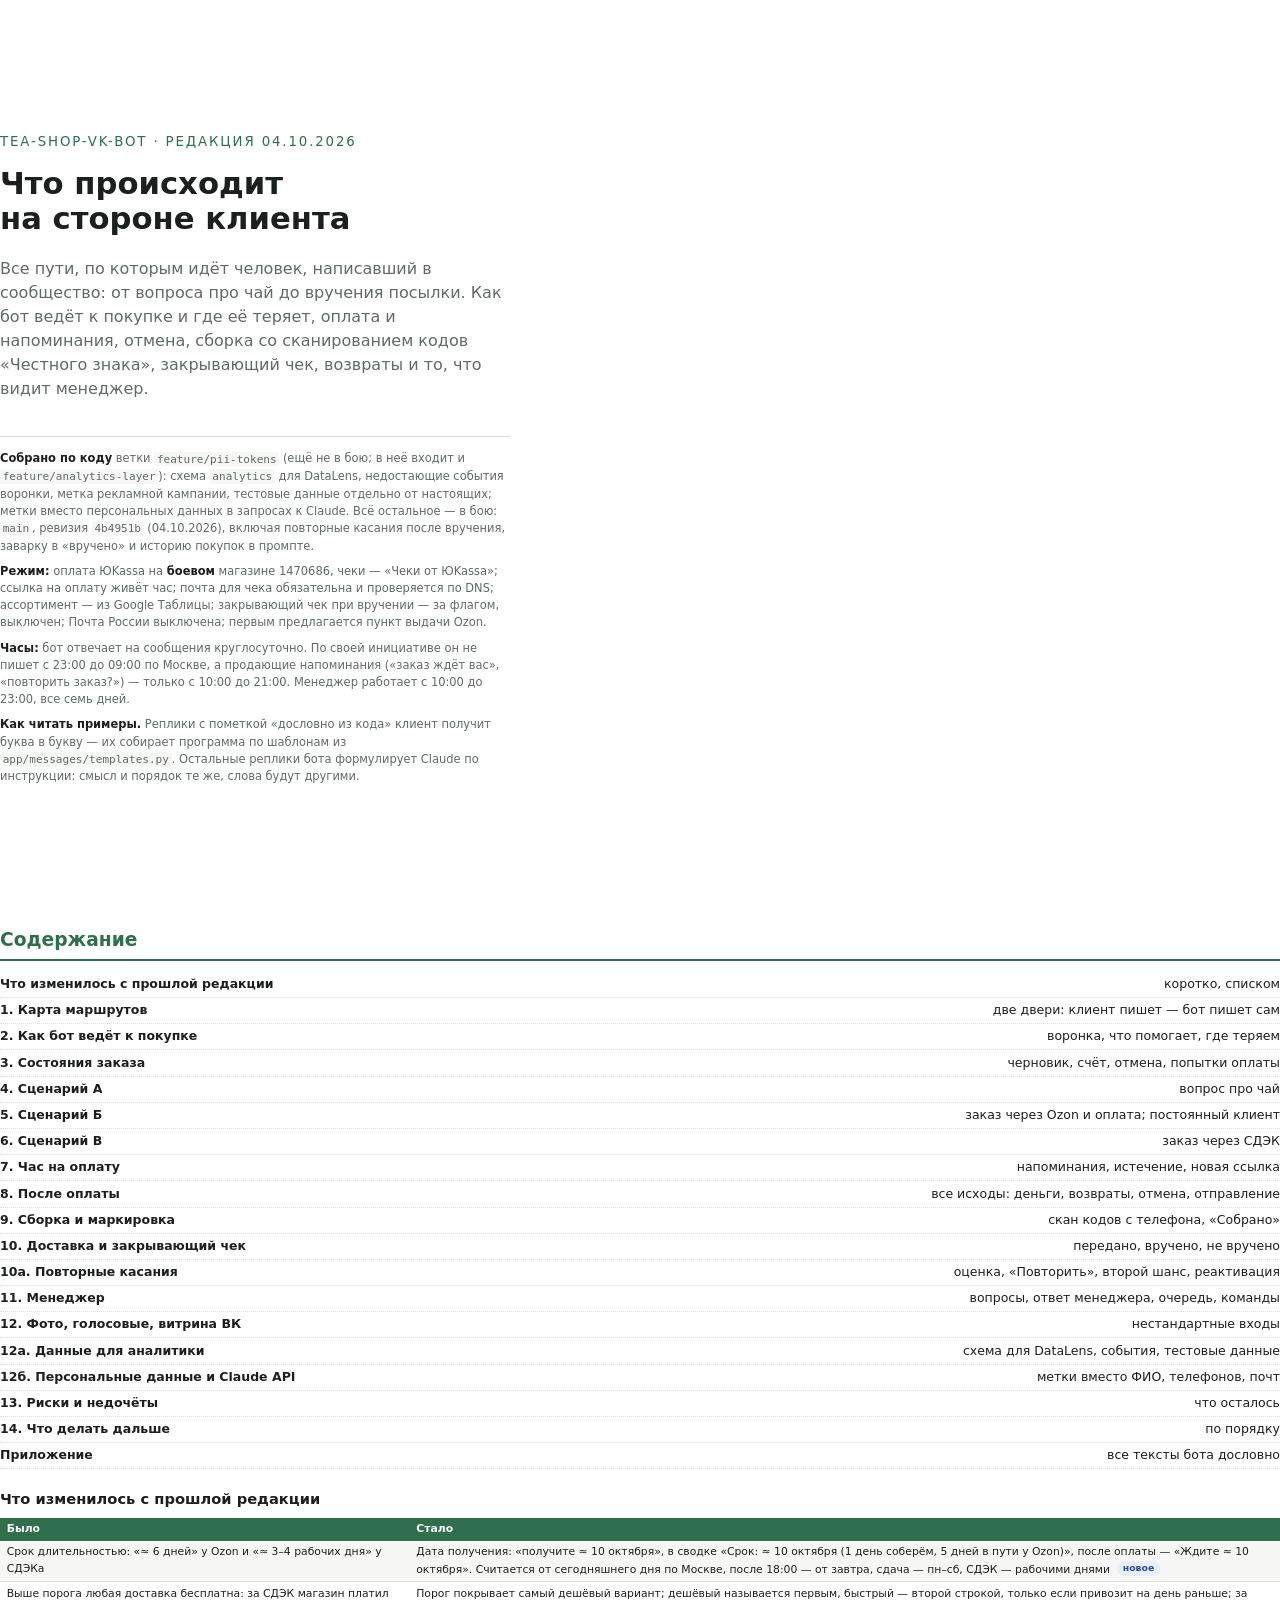
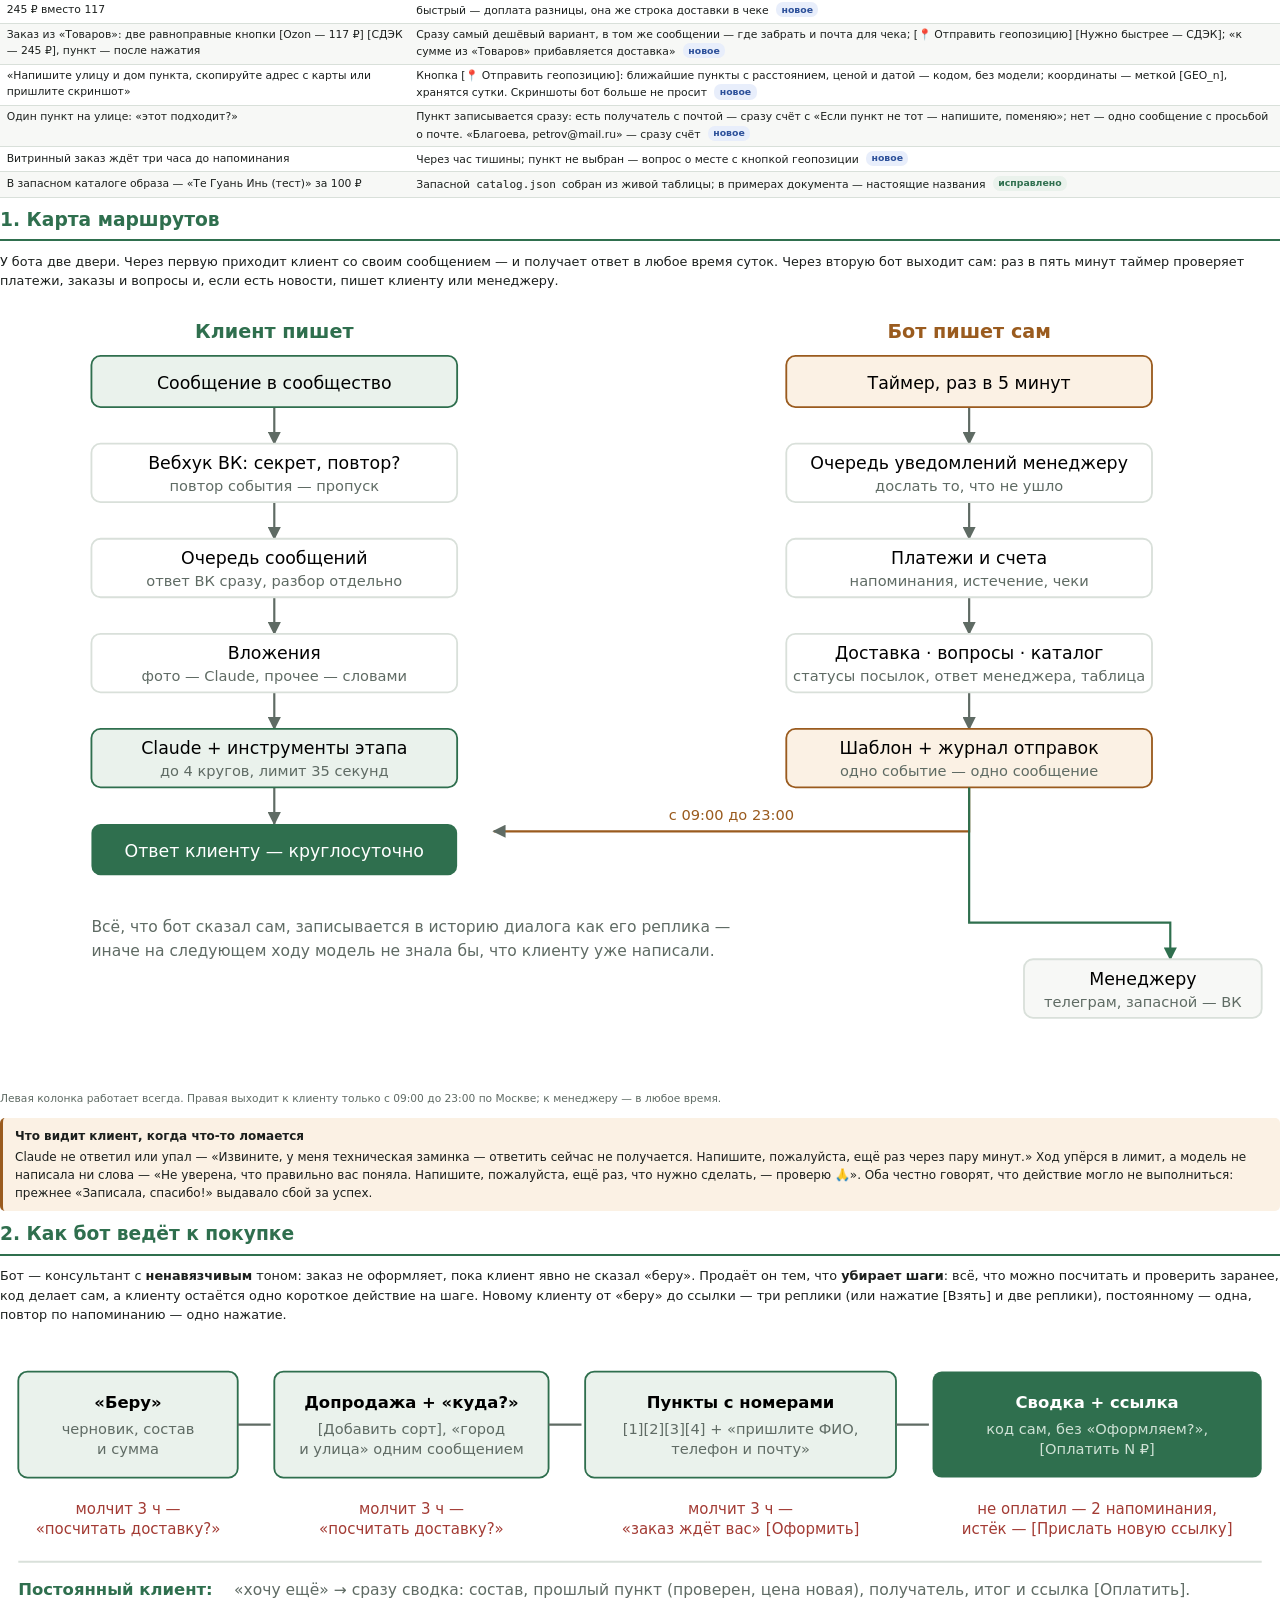
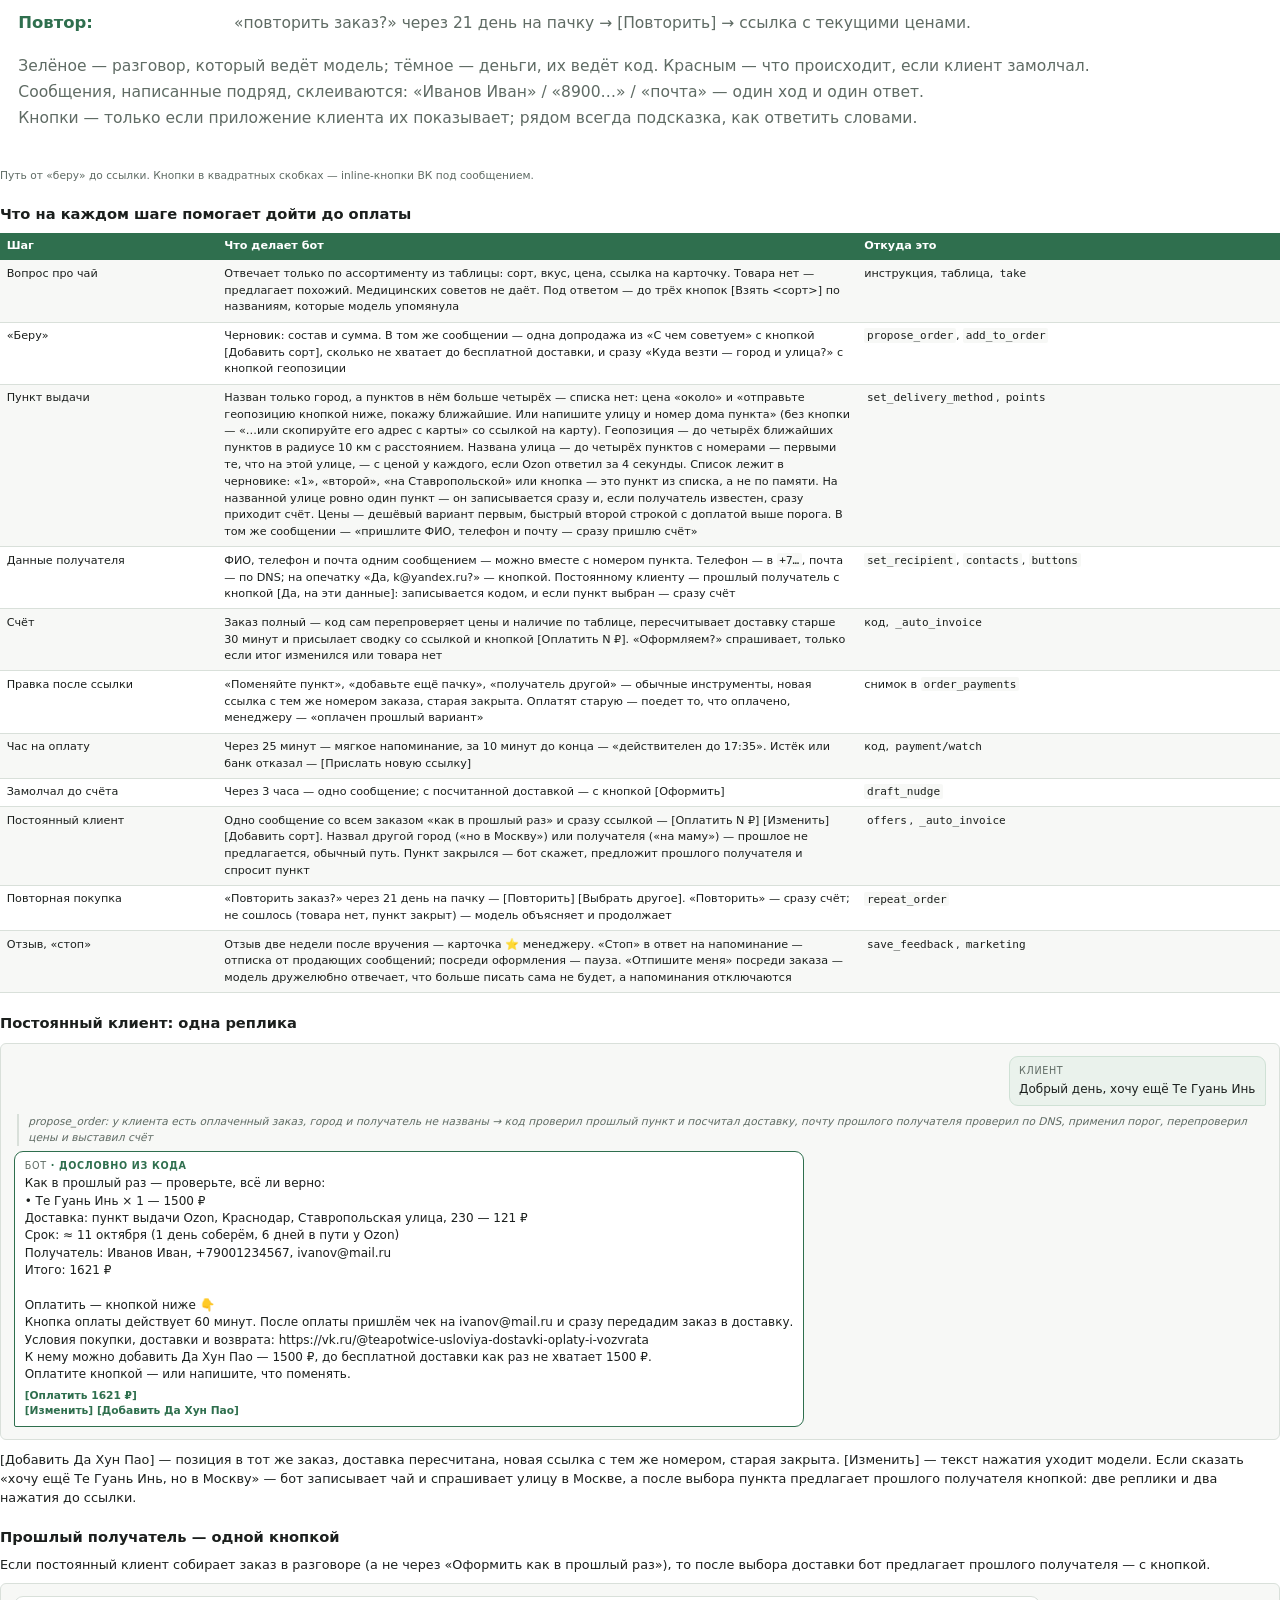
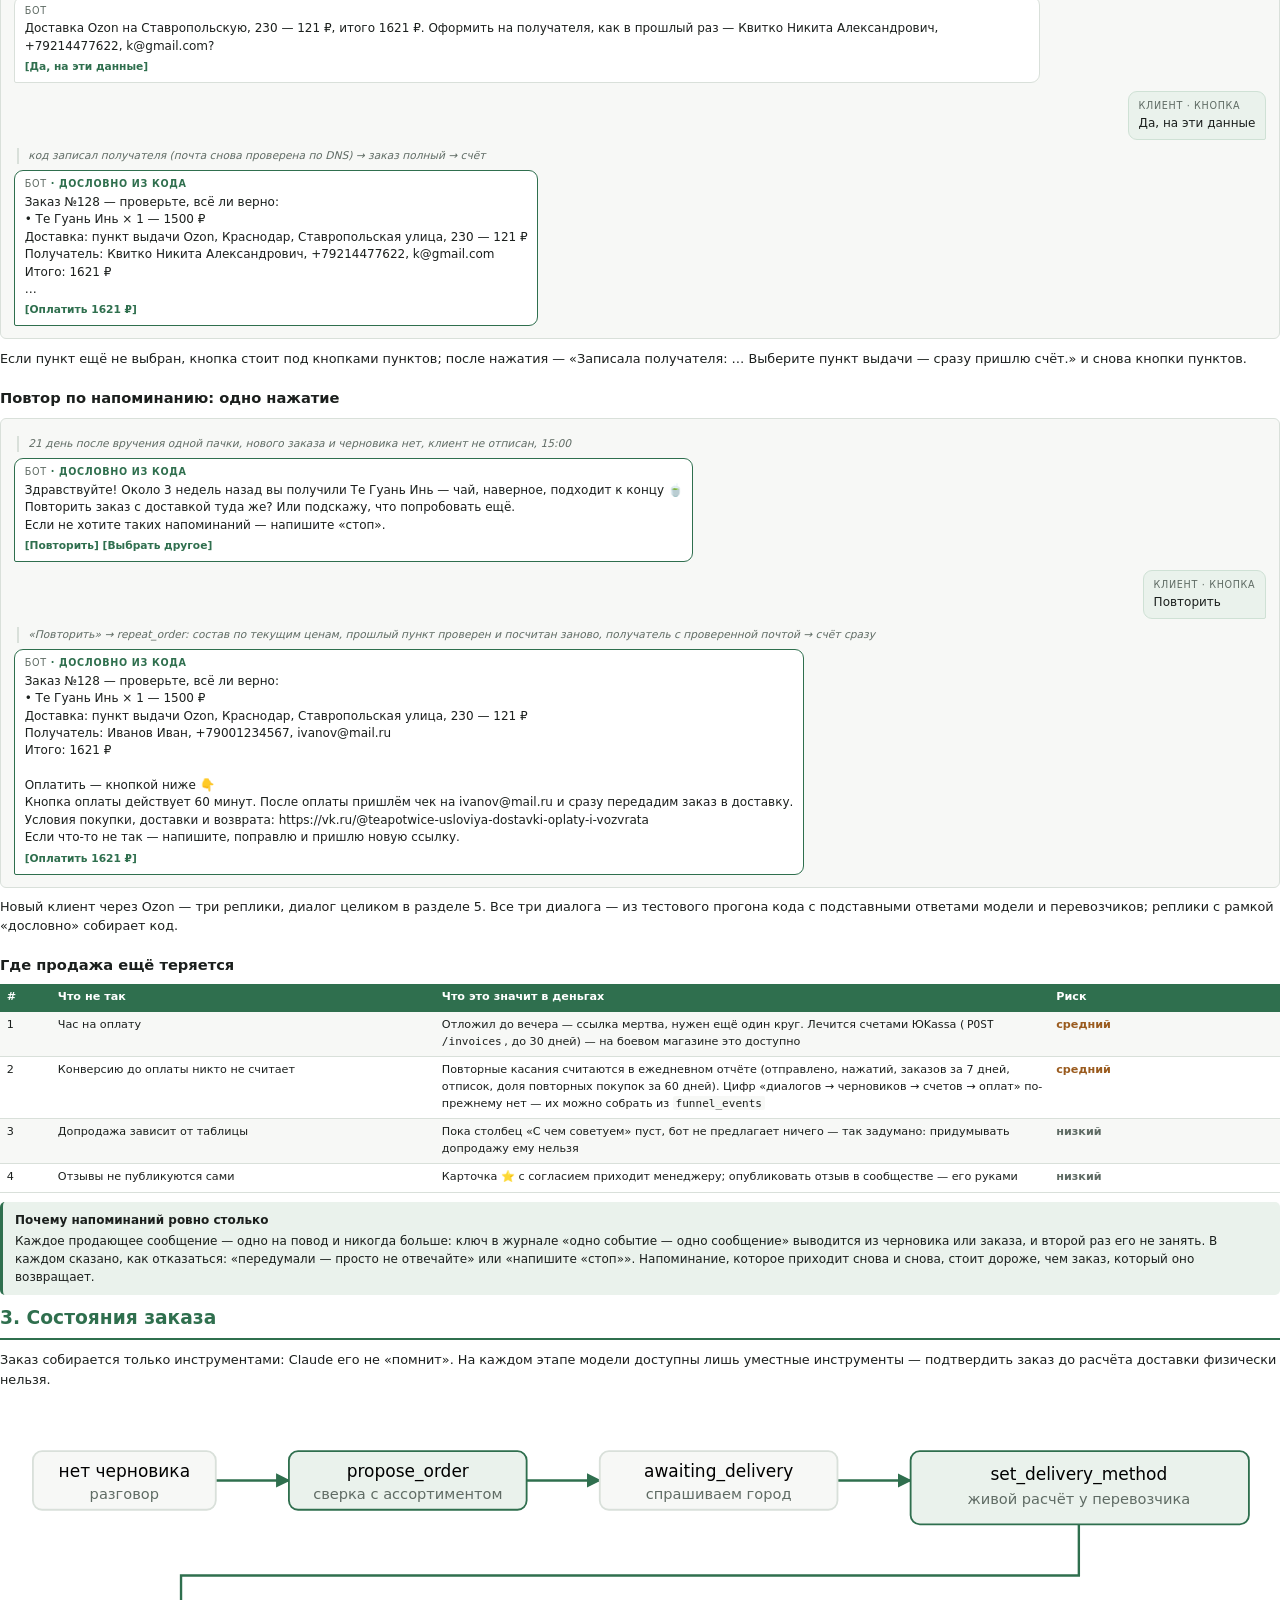
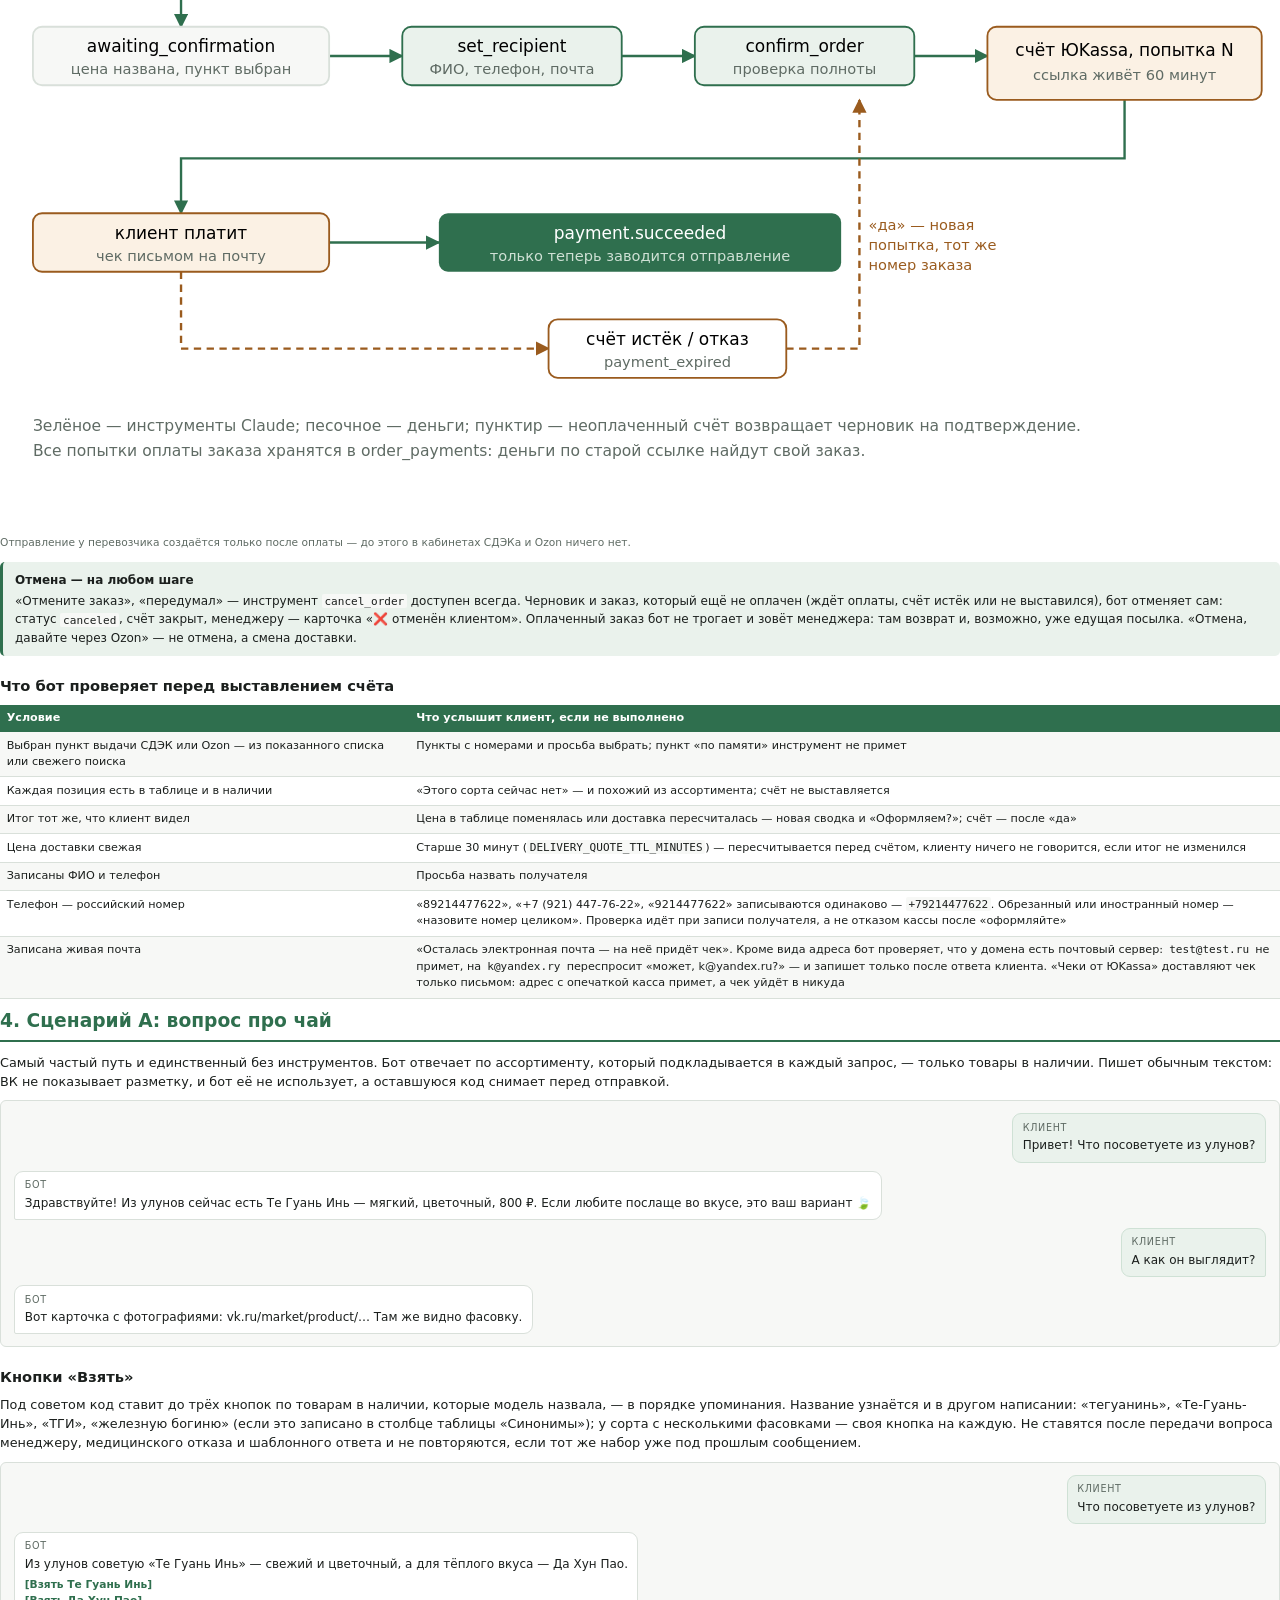
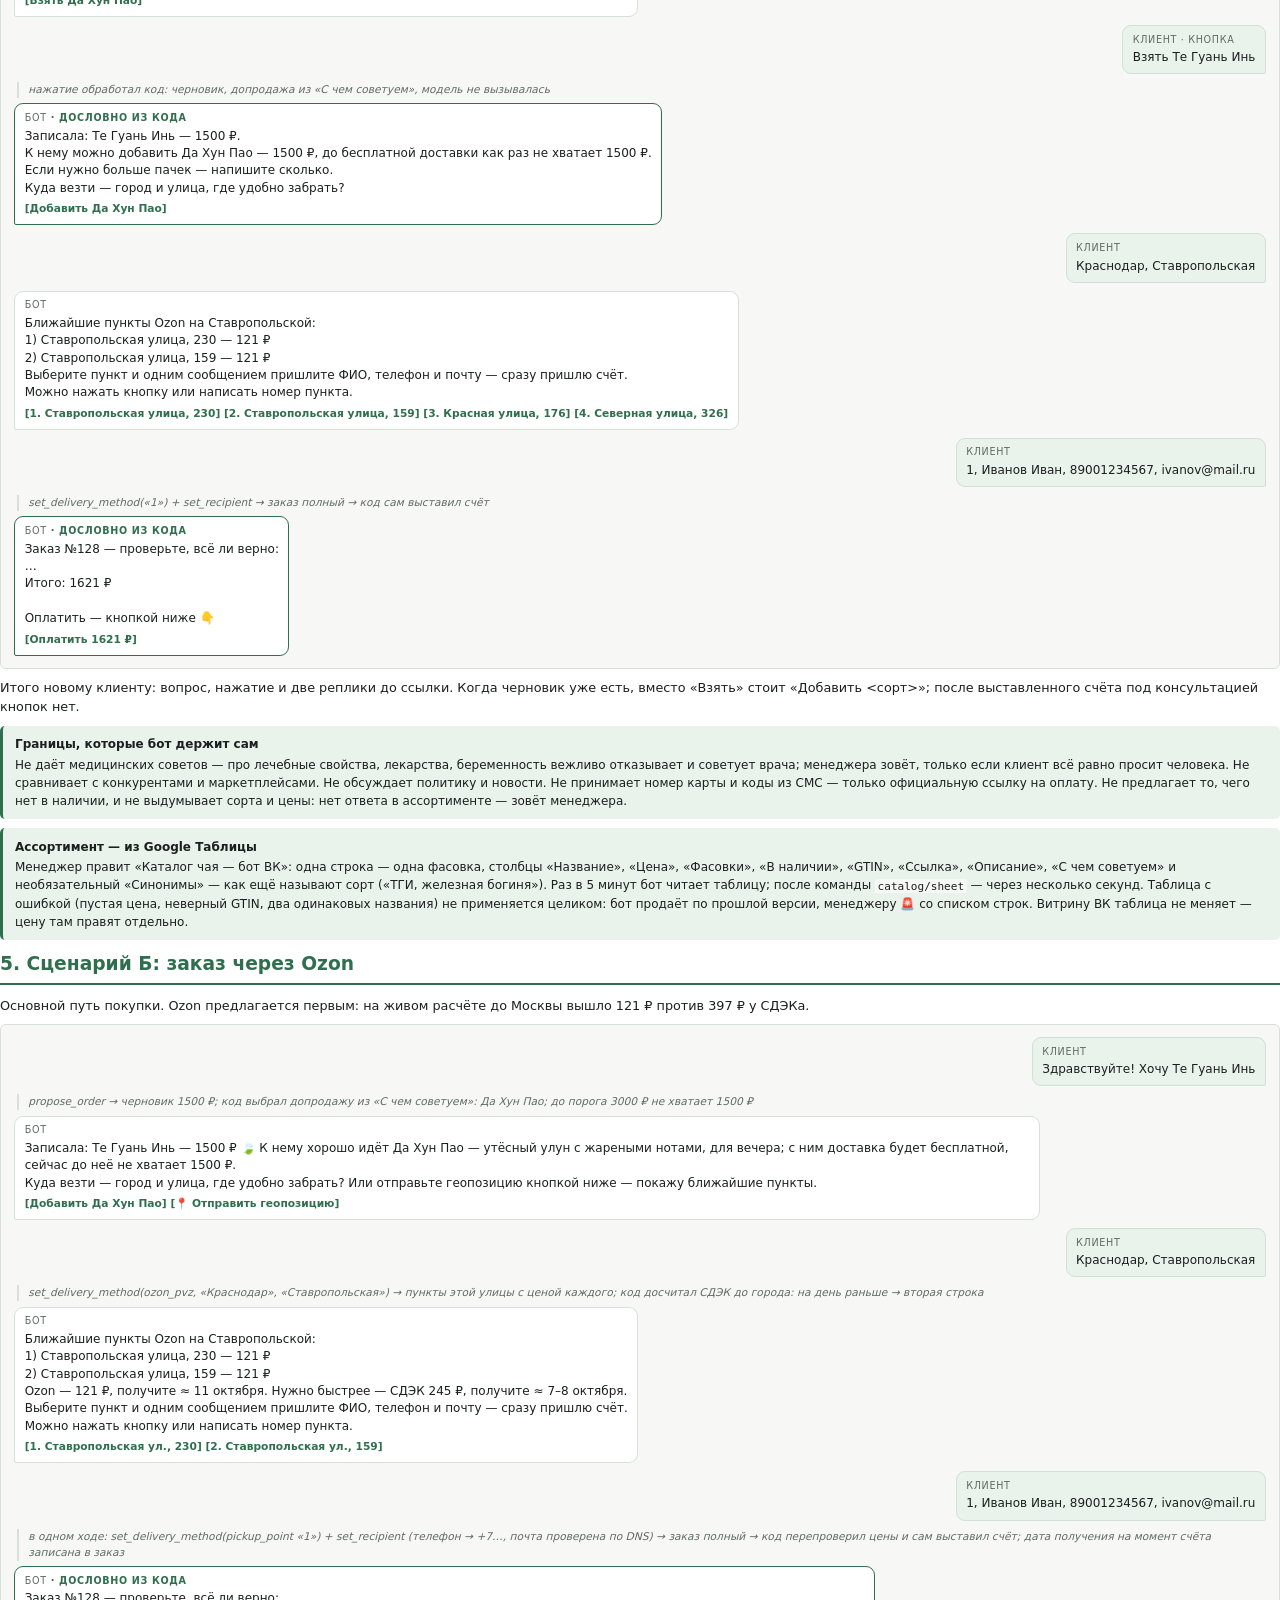
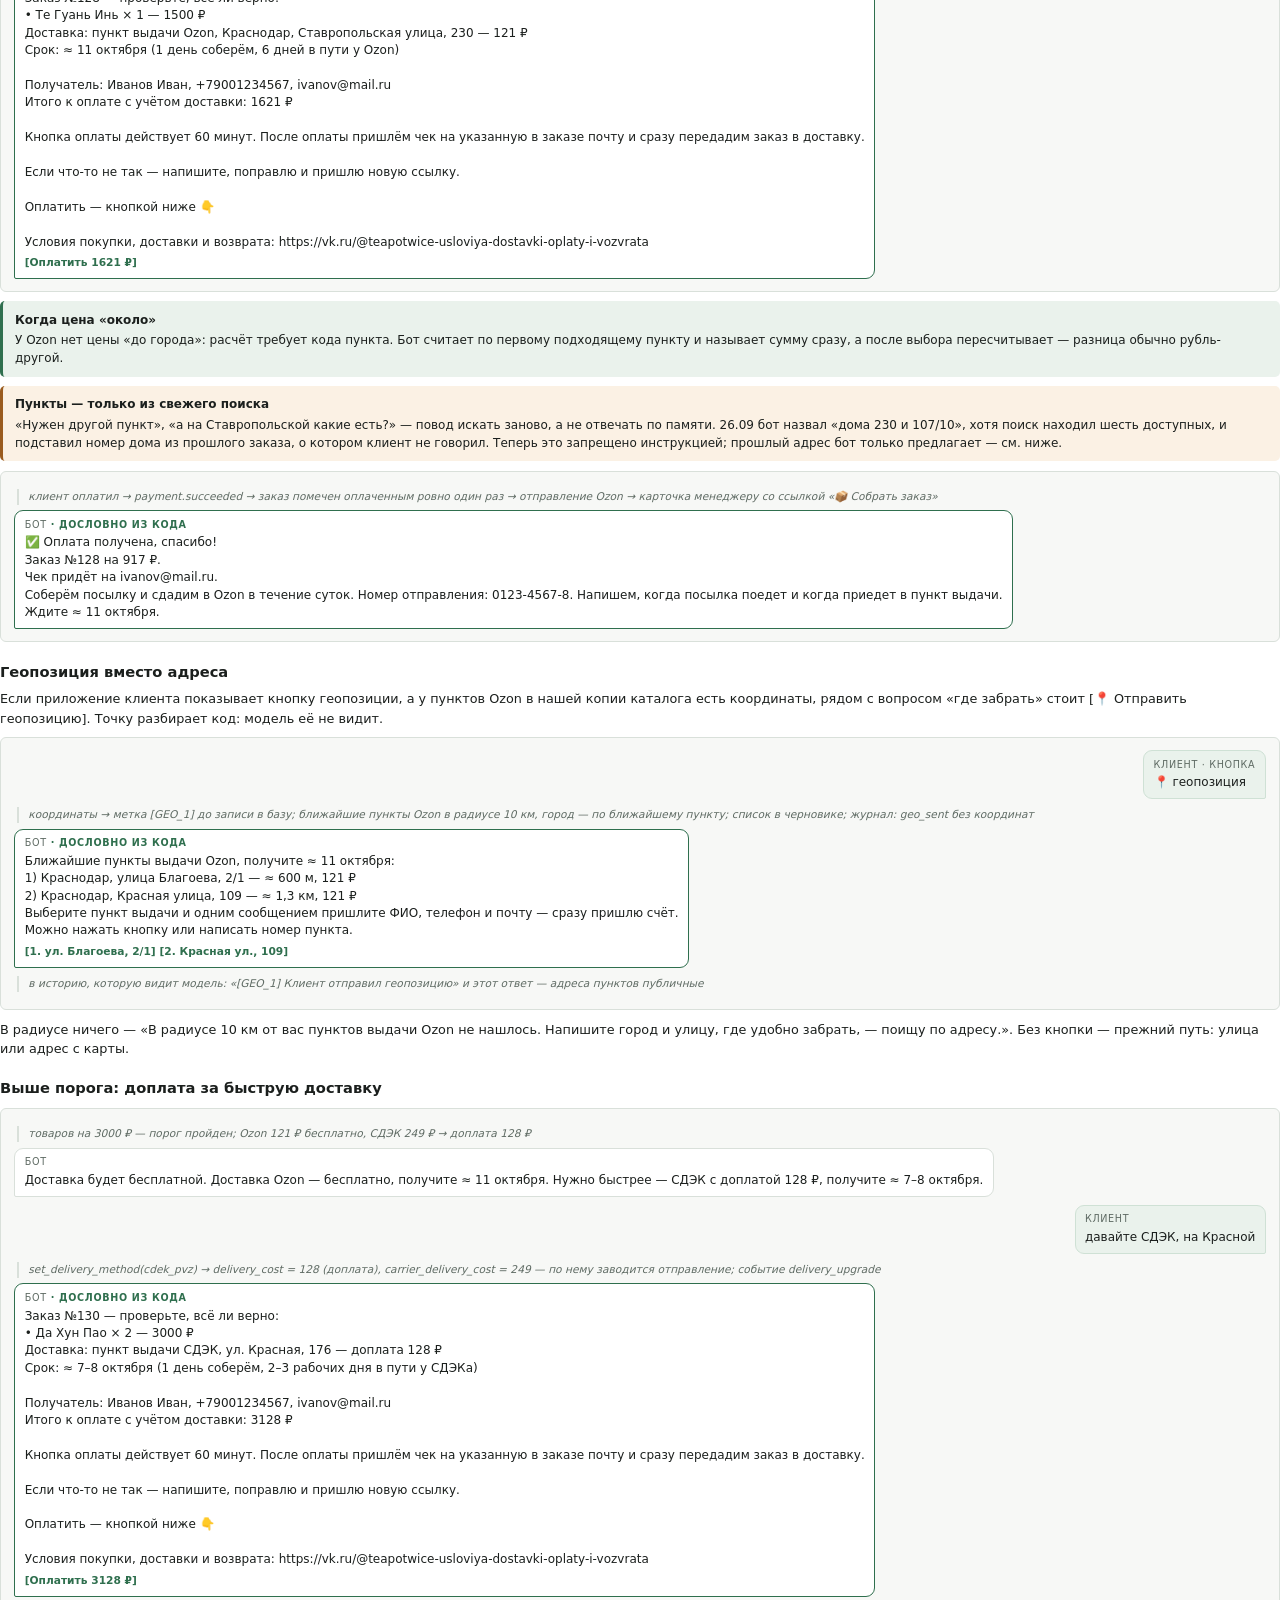
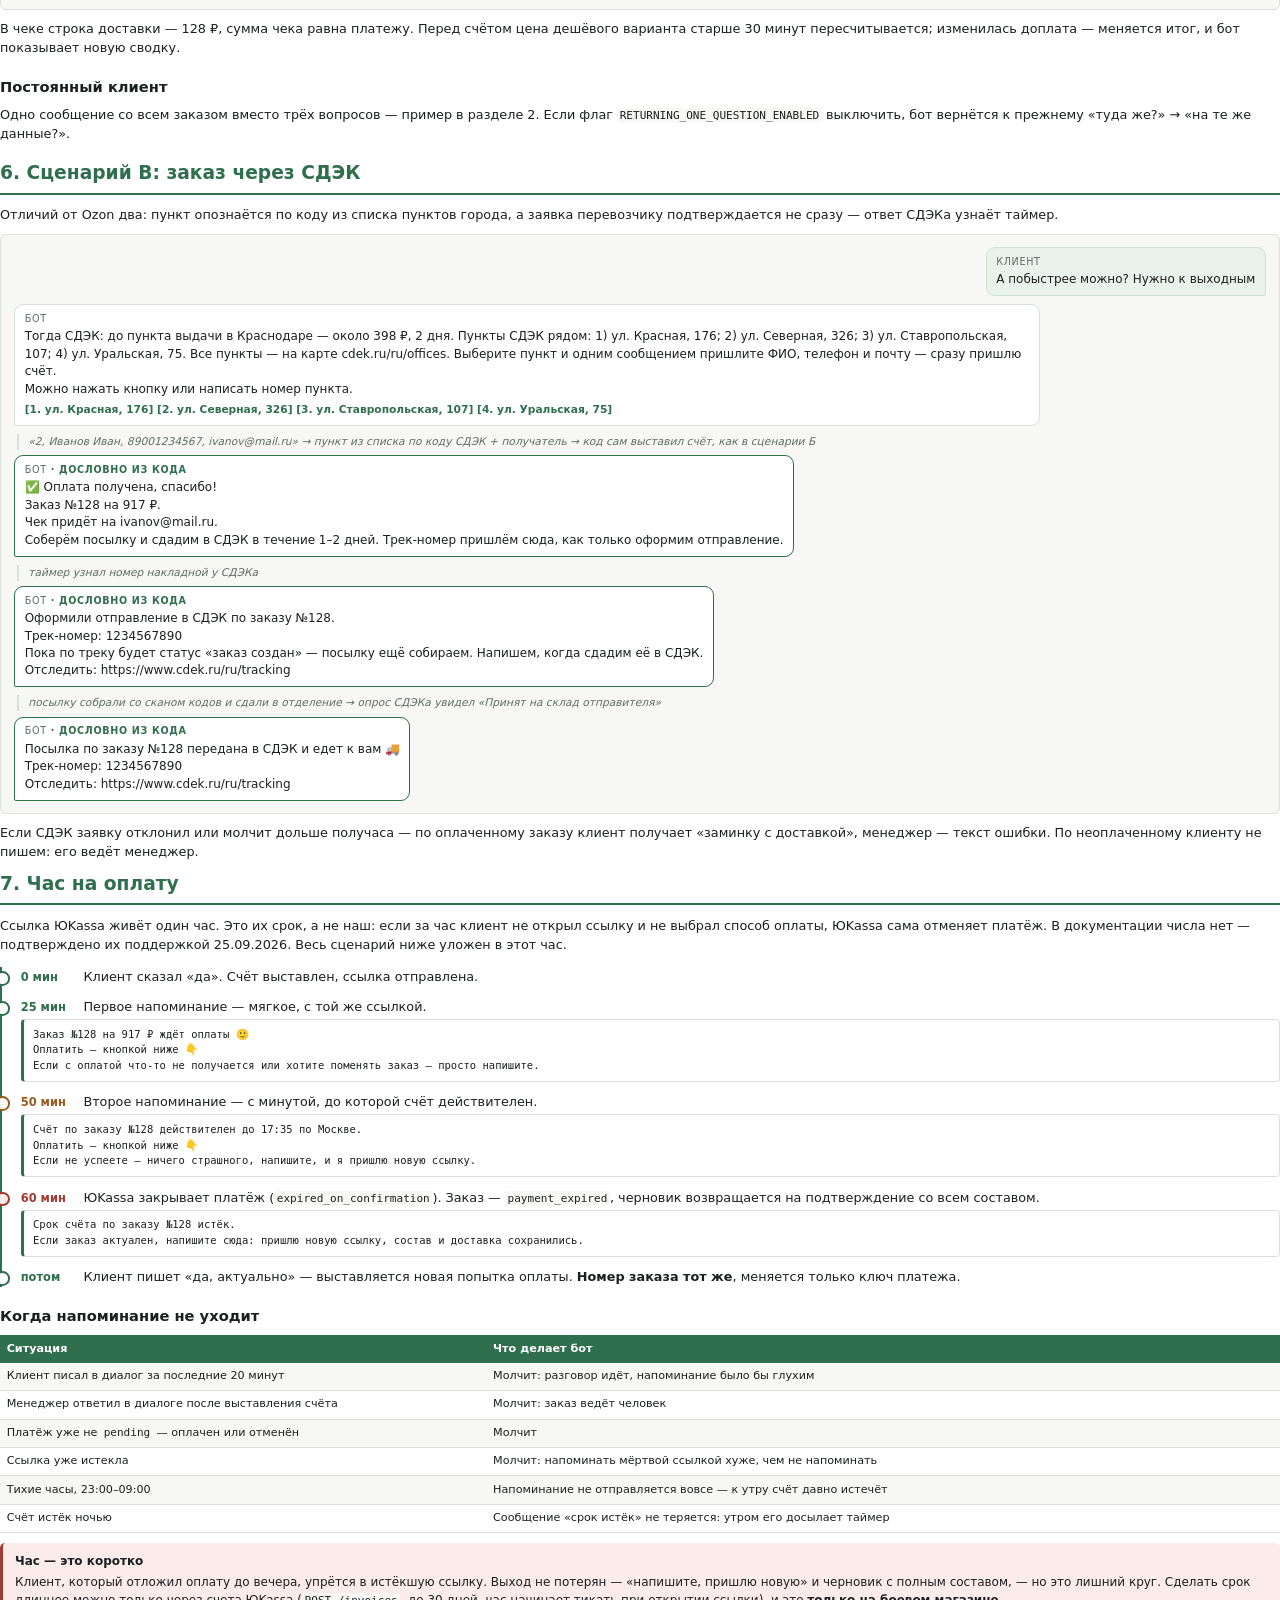
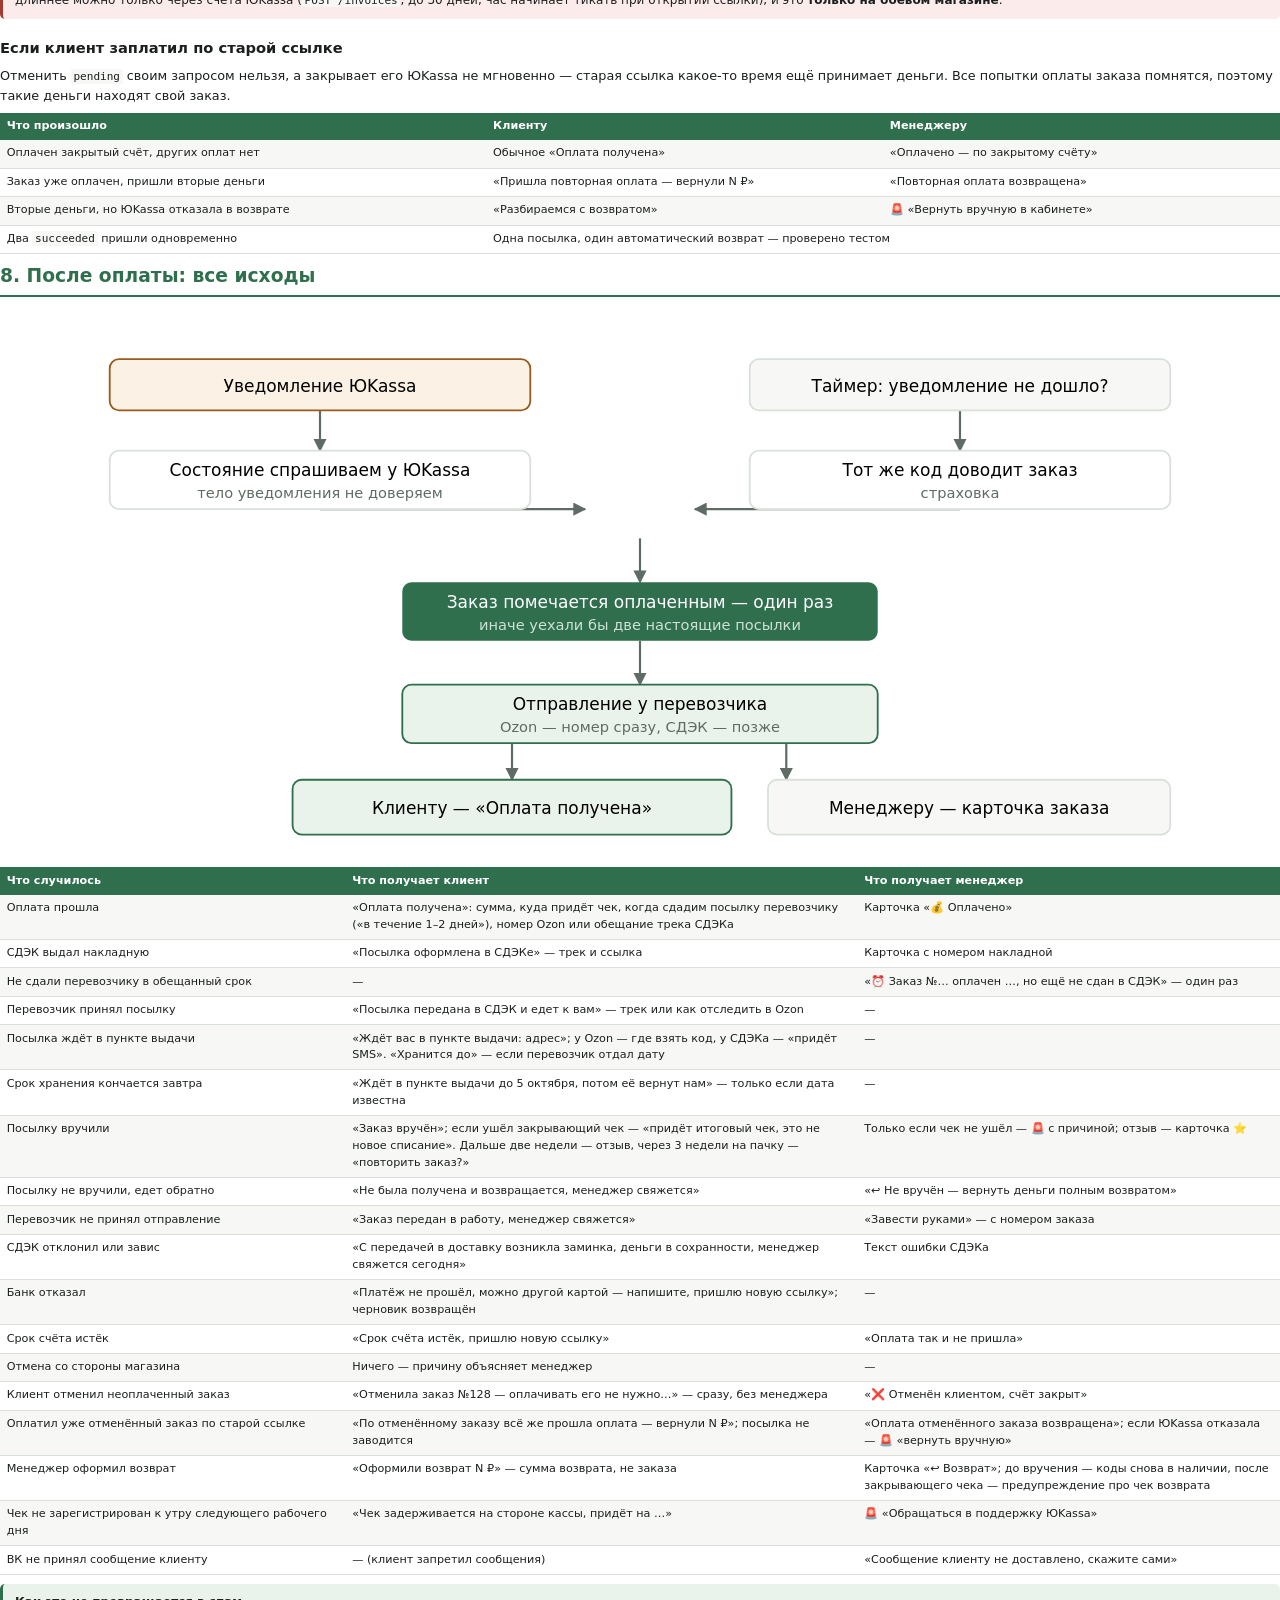
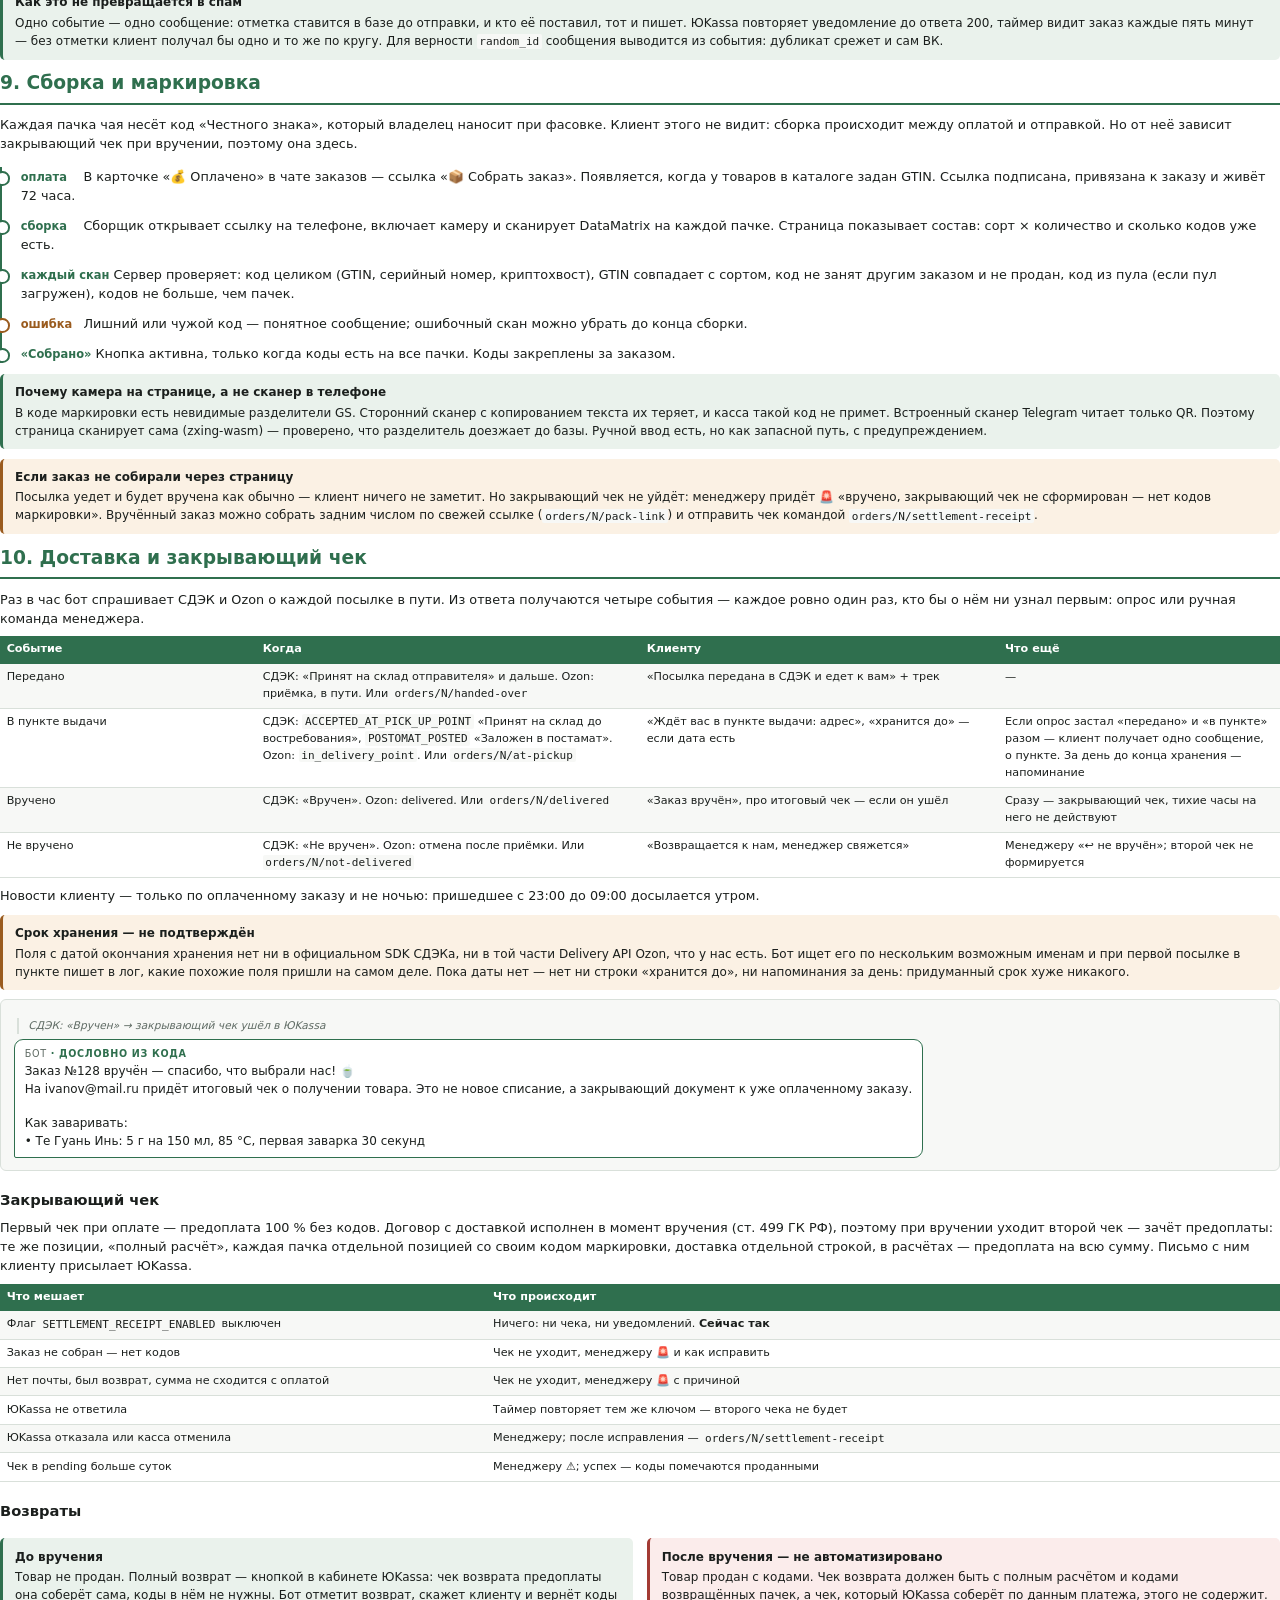
==== commit 464d5a70: "Update the client-flow document for delivery v2 and rebuild the PDF New edition: dates instead of du" ====
--- a/docs/client-flow/index.html
+++ b/docs/client-flow/index.html
@@ -41,55 +41,13 @@
 <h3>Что изменилось с прошлой редакции</h3>
 <table class="changes">
   <tr><th style="width:32%">Было</th><th>Стало</th></tr>
-  <tr><td>ФИО, телефон, почта и адрес клиента уходили в Claude API как есть</td><td>Модель видит метки <code>[NAME_1]</code>, <code>[PHONE_1]</code>, <code>[EMAIL_1]</code>, <code>[ADDR_1]</code>; значения — только у нас, зашифрованы; клиенту, перевозчику, в чек и менеджеру — настоящие данные <span class="new">новое</span></td></tr>
-  <tr><td>Аналитики не было: только ежедневный отчёт</td><td>Схема <code>analytics</code> для Yandex DataLens: заказы, позиции, события воронки, касания, клиенты — без персональных данных и без тестовых заказов; договор столбцов под тестом <span class="new">новое</span></td></tr>
-  <tr><td>В журнале воронки — только кнопки, счета и касания</td><td>Весь путь: начало диалога, «Взять», черновик и откуда он, допродажа, доставка, пункт, получатель, счёт любым путём, напоминания, отказ банка, оплата со способом, отправление, судьба посылки, возврат, отмена, оценка, отзыв, вопрос менеджеру, «стоп» — у каждого события источник <span class="new">новое</span></td></tr>
-  <tr><td>Попытки оплаты навсегда оставались «pending»</td><td>Статус попытки, способ оплаты и сумма к зачислению обновляются по уведомлениям ЮKassa <span class="fixed">исправлено</span></td></tr>
-  <tr><td>Откуда пришёл клиент — неизвестно</td><td>Метка кампании <code>ref</code> из первого сообщения сохраняется один раз; без метки — органика <span class="new">новое</span></td></tr>
-  <tr><td>После «вручено» — одно «Повторить заказ?» через 21 день на пачку</td><td>Цепочка касаний: оценка кнопками через 3 дня → «Повторить» по ритму клиента → второй шанс с другим сортом → реактивация через 90 дней. Одно касание за раз, пауза 3 дня, общий фильтр <span class="new">новое</span></td></tr>
-  <tr><td>«Будет здорово, если напишете, как вам чай» в «вручено»</td><td>Как заваривать купленное — из таблицы, с видео; об оценке спросят кнопками через три дня <span class="new">новое</span></td></tr>
-  <tr><td>Модель не видела прошлых покупок клиента</td><td>«Покупки клиента» в промпте: что брал, как оценил — для подбора, без персональных данных <span class="new">новое</span></td></tr>
-  <tr><td>Клиент запретил сообщения — бот продолжал пробовать</td><td>Отметка «недостижим» по ответу ВК; продающих касаний нет, пока клиент сам не напишет <span class="new">новое</span></td></tr>
-  <tr><td>Ссылка на оплату в тексте: ВК открывал её через предупреждение «Ссылка содержится в подозрительном сообщении»</td><td>Ссылки в тексте нет — только кнопка [Оплатить N ₽]: она открывает ЮKassa напрямую. Кнопка теперь и под напоминаниями. Текстом ссылка идёт только тем, у кого приложение кнопок не показывает <span class="fixed">исправлено</span></td></tr>
-  <tr><td>Назван только город — четыре случайных пункта из сотни</td><td>В большом городе бот называет цену «около» и просит улицу и дом пункта, адрес с карты Ozon или скриншот; пункты с кнопками — когда известна улица <span class="new">новое</span></td></tr>
-  <tr><td>При отмене заказа бот просил ЮKassa отменить счёт — всегда HTTP 400 и «сбой» в Ops</td><td>Не просит: счёт закрывается у нас, ссылка истекает у ЮKassa сама через час; оплата по ней уходит в возврат <span class="fixed">исправлено</span></td></tr>
-  <tr><td>Постоянный клиент: «Оформить как в прошлый раз?» → [Оформить] → ссылка</td><td>Сразу сводка «Как в прошлый раз» со ссылкой: [Оплатить N ₽] [Изменить] [Добавить сорт]. Назвал другой город или получателя — прошлое не предлагается <span class="new">funnel v3</span></td></tr>
-  <tr><td>После совета клиент сам писал «беру»</td><td>Под консультацией — до трёх кнопок [Взять &lt;сорт&gt;] по названиям из ответа; нажатие — черновик, допродажа и «город и улица» без модели <span class="new">funnel v3</span></td></tr>
-  <tr><td>Склейка — 4 секунды на любое сообщение</td><td>2 секунды в консультации, 5 — пока бот собирает город, пункт и данные; пришли телефон и почта — снова 2 <span class="new">funnel v3</span></td></tr>
-  <tr><td>Заказ из витрины: «В какой город везём?»</td><td>Сразу пункты Ozon рядом с адресом из заказа; получатель из заказа — осталась почта; постоянному — [Да, на эти данные] <span class="new">funnel v3</span></td></tr>
-  <tr><td>После выбора пункта кнопкой у постоянного клиента пропадала [Да, на эти данные]</td><td>Под «Записала пункт» — снова прошлый получатель с кнопкой <span class="fixed">исправлено</span></td></tr>
-  <tr><td>«Оформить на прошлого получателя?» — ответ только текстом</td><td>Кнопка [Да, на эти данные]: получатель записывается кодом, почта снова проверяется, пункт выбран — сразу счёт <span class="new">новое</span></td></tr>
-  <tr><td>Телефон прошлого получателя показывался как в старом заказе — «8921…»</td><td>Всегда в том виде, в каком записываем: <code>+79214477622</code> <span class="fixed">исправлено</span></td></tr>
-  <tr><td>«Расчёт Ozon временно недоступен» у клиентов со старым номером в заказе</td><td>Цена Ozon считается со служебным телефоном — от номера она не зависит; настоящий уходит в Ozon только при создании отправления, в виде <code>+7…</code> <span class="fixed">исправлено</span></td></tr>
-  <tr><td>«Отпишите меня» посреди заказа — без реакции</td><td>Бот дружелюбно отвечает, что сам больше писать не будет, напоминания отключаются; вернётся клиент — отвечает как обычно <span class="new">новое</span></td></tr>
-  <tr><td>После данных получателя — «Оформляем?», и только на «да» — ссылка</td><td>Сводка и ссылка одним сообщением, как только заказ полный: подтверждение — сама оплата. Цены и наличие перепроверяются прямо перед счётом <span class="new">новое</span></td></tr>
-  <tr><td>«Город?», «какой пункт?», «ФИО, телефон, почта?» — три круга</td><td>«Город и улица» сразу; пункты с номерами и ценой; «1, Иванов Иван, 8900…, почта» — и сразу счёт <span class="new">новое</span></td></tr>
-  <tr><td>Данные несколькими сообщениями — несколько ответов</td><td>Сообщения подряд склеиваются в один ход: 4 секунды тишины, не дольше 12 <span class="new">новое</span></td></tr>
-  <tr><td>Всё — текстом</td><td>Кнопки ВК: пункты, «Добавить», «Оплатить N ₽», «Прислать новую ссылку», «Да, &lt;почта&gt;», «Оформить», «Повторить» <span class="new">новое</span></td></tr>
-  <tr><td>Постоянному клиенту: «туда же?» → «те же данные?» → «оформляем?»</td><td>Одно сообщение со всем заказом, кнопка «Оформить» — и счёт <span class="new">новое</span></td></tr>
-  <tr><td>«Повторить заказ?» → разговор заново</td><td>«Повторить» — сразу счёт по прошлому заказу с текущими ценами <span class="new">новое</span></td></tr>
-  <tr><td>Правка после ссылки — через менеджера</td><td>Состав, пункт, получатель меняются в диалоге; номер заказа тот же, старая ссылка закрыта; оплатят старую — поедет оплаченный вариант <span class="new">новое</span></td></tr>
-  <tr><td>«Стоп» посреди заказа отписывал от рассылок</td><td>Отписка — только в ответ на продающее напоминание; посреди оформления «стоп» — пауза <span class="fixed">исправлено</span></td></tr>
-  <tr><td>Карточки в запасном канале ВК с тегами <code>&lt;b&gt;</code></td><td>Обычный текст <span class="fixed">исправлено</span></td></tr>
-  <tr><td>Узнал цену и замолчал — бот больше не писал</td><td>Через 3 часа тишины — одно «Заказ ждёт вас» с составом и ценой; никогда больше по этому черновику <span class="new">новое</span></td></tr>
-  <tr><td>Допродажи не было</td><td>Одна позиция из столбца «С чем советуем», выбирает код, один раз на черновик; «до бесплатной доставки не хватает N ₽» <span class="new">новое</span></td></tr>
-  <tr><td>Порога бесплатной доставки не было</td><td><code>FREE_DELIVERY_THRESHOLD</code>: от суммы товаров доставка для клиента 0 ₽ и строки доставки в чеке нет <span class="new">новое</span></td></tr>
-  <tr><td>После «вручён» — тишина</td><td>«Повторить заказ?» через 21 день на пачку (не дольше 60); отзыв записывается и уходит менеджеру карточкой ⭐ <span class="new">новое</span></td></tr>
-  <tr><td>«Принята и в пути» — последняя новость до вручения</td><td>«Посылка ждёт вас в пункте выдачи» с адресом; если перевозчик отдаёт срок хранения — «хранится до» и напоминание за день <span class="new">новое</span></td></tr>
-  <tr><td>Отписаться от напоминаний было нельзя</td><td>«стоп» — и продающие напоминания больше не приходят; новости по заказам идут как шли <span class="new">новое</span></td></tr>
-  <tr><td>Вопросы о здоровье — всегда менеджеру</td><td>Бот вежливо отказывает в медицинских советах и советует врача; менеджера зовёт, только если клиент просит человека <span class="fixed">изменено</span></td></tr>
-  <tr><td>Тексты «руб.», «заказ оформлен» до оплаты</td><td>Согласованные тексты: ₽, «счёт готов», срок сдачи перевозчику, номер заказа в карточках менеджера <span class="fixed">изменено</span></td></tr>
-  <tr><td>Оплата на тестовом магазине</td><td>Боевой магазин 1470686, «Чеки от ЮKassa» — настоящие деньги и настоящие чеки <span class="new">в бою</span></td></tr>
-  <tr><td>Ассортимент в <code>catalog.json</code>: правка цены — деплой</td><td>Google Таблица: менеджер правит сам, бот знает через 5 минут, после команды — через секунды. Таблица с ошибкой не применяется <span class="new">новое</span></td></tr>
-  <tr><td>На «отмените заказ» бот всегда звал менеджера</td><td>Неоплаченный заказ бот отменяет сам; оплата по отменённому заказу возвращается автоматически <span class="new">новое</span></td></tr>
-  <tr><td>Постоянный клиент заново называл город, пункт и получателя</td><td>«Отправить туда же, как в прошлый раз?» и «Оформить на те же данные?» — одним «да» <span class="new">новое</span></td></tr>
-  <tr><td><code>test@test.ru</code> принимался — чек ушёл бы в никуда</td><td>Почта проверяется по DNS; опечатку в домене бот переспрашивает с подсказкой <span class="fixed">исправлено</span></td></tr>
-  <tr><td>Телефон записывался как написал клиент</td><td>Всегда <code>+7XXXXXXXXXX</code> <span class="fixed">исправлено</span></td></tr>
-  <tr><td>На Ставропольской в Краснодаре находилось 2 пункта Ozon из ~10</td><td>Город ищется целым словом, проверяются 20 пунктов, показываются 6 доступных; список пунктов — только из свежего поиска, не по памяти <span class="fixed">исправлено</span></td></tr>
-  <tr><td>Ответ менеджера забывался, как только вопрос закрывался</td><td>Слово менеджера главнее данных системы; новый вопрос, на который он не ответил, снова уходит ему <span class="fixed">исправлено</span></td></tr>
-  <tr><td>Ответы со звёздочками <code>**…**</code></td><td>Обычный текст: ВК не показывает разметку <span class="fixed">исправлено</span></td></tr>
-  <tr><td>Уведомление менеджеру могло прийти дважды</td><td>Telegram ждём 10 секунд вне вебхука; дублей из-за медленного ответа больше нет <span class="fixed">исправлено</span></td></tr>
-  <tr><td>Каждый запрос к Ozon — через редирект защиты</td><td>Одно соединение; отменённое до передачи отправление больше не опрашивается <span class="fixed">исправлено</span></td></tr>
+  <tr><td>Срок длительностью: «≈ 6 дней» у Ozon и «≈ 3–4 рабочих дня» у СДЭКа</td><td>Дата получения: «получите ≈ 10 октября», в сводке «Срок: ≈ 10 октября (1 день соберём, 5 дней в пути у Ozon)», после оплаты — «Ждите ≈ 10 октября». Считается от сегодняшнего дня по Москве, после 18:00 — от завтра, сдача — пн–сб, СДЭК — рабочими днями <span class="new">новое</span></td></tr>
+  <tr><td>Выше порога любая доставка бесплатна: за СДЭК магазин платил 245 ₽ вместо 117</td><td>Порог покрывает самый дешёвый вариант; дешёвый называется первым, быстрый — второй строкой, только если привозит на день раньше; за быстрый — доплата разницы, она же строка доставки в чеке <span class="new">новое</span></td></tr>
+  <tr><td>Заказ из «Товаров»: две равноправные кнопки [Ozon — 117 ₽] [СДЭК — 245 ₽], пункт — после нажатия</td><td>Сразу самый дешёвый вариант, в том же сообщении — где забрать и почта для чека; [📍 Отправить геопозицию] [Нужно быстрее — СДЭК]; «к сумме из «Товаров» прибавляется доставка» <span class="new">новое</span></td></tr>
+  <tr><td>«Напишите улицу и дом пункта, скопируйте адрес с карты или пришлите скриншот»</td><td>Кнопка [📍 Отправить геопозицию]: ближайшие пункты с расстоянием, ценой и датой — кодом, без модели; координаты — меткой [GEO_n], хранятся сутки. Скриншоты бот больше не просит <span class="new">новое</span></td></tr>
+  <tr><td>Один пункт на улице: «этот подходит?»</td><td>Пункт записывается сразу: есть получатель с почтой — сразу счёт с «Если пункт не тот — напишите, поменяю»; нет — одно сообщение с просьбой о почте. «Благоева, petrov@mail.ru» — сразу счёт <span class="new">новое</span></td></tr>
+  <tr><td>Витринный заказ ждёт три часа до напоминания</td><td>Через час тишины; пункт не выбран — вопрос о месте с кнопкой геопозиции <span class="new">новое</span></td></tr>
+  <tr><td>В запасном каталоге образа — «Те Гуань Инь (тест)» за 100 ₽</td><td>Запасной <code>catalog.json</code> собран из живой таблицы; в примерах документа — настоящие названия <span class="fixed">исправлено</span></td></tr>
 </table>
 </section>
 
@@ -207,16 +165,16 @@
 <h3>Что на каждом шаге помогает дойти до оплаты</h3>
 <table>
   <tr><th style="width:17%">Шаг</th><th style="width:50%">Что делает бот</th><th>Откуда это</th></tr>
-  <tr><td>Вопрос про чай</td><td>Отвечает только по ассортименту из таблицы: сорт, вкус, цена, ссылка на карточку. Товара нет — предлагает похожий. Медицинских советов не даёт. Под ответом — до трёх кнопок [Взять &lt;сорт&gt;] по названиям, которые модель упомянула 🆕</td><td>инструкция, таблица, <code>take</code></td></tr>
-  <tr><td>«Беру»</td><td>Черновик: состав и сумма. В том же сообщении — одна допродажа из «С чем советуем» с кнопкой [Добавить сорт], сколько не хватает до бесплатной доставки, и сразу «Куда везти — город и улица?» 🆕</td><td><code>propose_order</code>, <code>add_to_order</code></td></tr>
-  <tr><td>Пункт выдачи 🆕</td><td>Назван только город, а пунктов в нём больше четырёх — списка нет: цена «около» и «напишите улицу и номер дома пункта, скопируйте его адрес с карты или пришлите скриншот» со ссылкой на карту. Названа улица — до четырёх пунктов с номерами — первыми те, что на этой улице, — с ценой у каждого, если Ozon ответил за 4 секунды. Список лежит в черновике: «1», «второй», «на Ставропольской» или кнопка — это пункт из списка, а не по памяти. Один найденный пункт не закрепляется молча. В том же сообщении — «пришлите ФИО, телефон и почту — сразу пришлю счёт»</td><td><code>set_delivery_method</code>, <code>points</code></td></tr>
-  <tr><td>Данные получателя</td><td>ФИО, телефон и почта одним сообщением — можно вместе с номером пункта. Телефон — в <code>+7…</code>, почта — по DNS; на опечатку «Да, k@yandex.ru?» — кнопкой. Постоянному клиенту — прошлый получатель с кнопкой [Да, на эти данные] 🆕: записывается кодом, и если пункт выбран — сразу счёт</td><td><code>set_recipient</code>, <code>contacts</code>, <code>buttons</code></td></tr>
-  <tr><td>Счёт 🆕</td><td>Заказ полный — код сам перепроверяет цены и наличие по таблице, пересчитывает доставку старше 30 минут и присылает сводку со ссылкой и кнопкой [Оплатить N ₽]. «Оформляем?» спрашивает, только если итог изменился или товара нет</td><td>код, <code>_auto_invoice</code></td></tr>
-  <tr><td>Правка после ссылки 🆕</td><td>«Поменяйте пункт», «добавьте ещё пачку», «получатель другой» — обычные инструменты, новая ссылка с тем же номером заказа, старая закрыта. Оплатят старую — поедет то, что оплачено, менеджеру — «оплачен прошлый вариант»</td><td>снимок в <code>order_payments</code></td></tr>
+  <tr><td>Вопрос про чай</td><td>Отвечает только по ассортименту из таблицы: сорт, вкус, цена, ссылка на карточку. Товара нет — предлагает похожий. Медицинских советов не даёт. Под ответом — до трёх кнопок [Взять &lt;сорт&gt;] по названиям, которые модель упомянула</td><td>инструкция, таблица, <code>take</code></td></tr>
+  <tr><td>«Беру»</td><td>Черновик: состав и сумма. В том же сообщении — одна допродажа из «С чем советуем» с кнопкой [Добавить сорт], сколько не хватает до бесплатной доставки, и сразу «Куда везти — город и улица?» с кнопкой геопозиции</td><td><code>propose_order</code>, <code>add_to_order</code></td></tr>
+  <tr><td>Пункт выдачи</td><td>Назван только город, а пунктов в нём больше четырёх — списка нет: цена «около» и «отправьте геопозицию кнопкой ниже, покажу ближайшие. Или напишите улицу и номер дома пункта» (без кнопки — «…или скопируйте его адрес с карты» со ссылкой на карту). Геопозиция — до четырёх ближайших пунктов в радиусе 10 км с расстоянием. Названа улица — до четырёх пунктов с номерами — первыми те, что на этой улице, — с ценой у каждого, если Ozon ответил за 4 секунды. Список лежит в черновике: «1», «второй», «на Ставропольской» или кнопка — это пункт из списка, а не по памяти. На названной улице ровно один пункт — он записывается сразу и, если получатель известен, сразу приходит счёт. Цены — дешёвый вариант первым, быстрый второй строкой с доплатой выше порога. В том же сообщении — «пришлите ФИО, телефон и почту — сразу пришлю счёт»</td><td><code>set_delivery_method</code>, <code>points</code></td></tr>
+  <tr><td>Данные получателя</td><td>ФИО, телефон и почта одним сообщением — можно вместе с номером пункта. Телефон — в <code>+7…</code>, почта — по DNS; на опечатку «Да, k@yandex.ru?» — кнопкой. Постоянному клиенту — прошлый получатель с кнопкой [Да, на эти данные]: записывается кодом, и если пункт выбран — сразу счёт</td><td><code>set_recipient</code>, <code>contacts</code>, <code>buttons</code></td></tr>
+  <tr><td>Счёт</td><td>Заказ полный — код сам перепроверяет цены и наличие по таблице, пересчитывает доставку старше 30 минут и присылает сводку со ссылкой и кнопкой [Оплатить N ₽]. «Оформляем?» спрашивает, только если итог изменился или товара нет</td><td>код, <code>_auto_invoice</code></td></tr>
+  <tr><td>Правка после ссылки</td><td>«Поменяйте пункт», «добавьте ещё пачку», «получатель другой» — обычные инструменты, новая ссылка с тем же номером заказа, старая закрыта. Оплатят старую — поедет то, что оплачено, менеджеру — «оплачен прошлый вариант»</td><td>снимок в <code>order_payments</code></td></tr>
   <tr><td>Час на оплату</td><td>Через 25 минут — мягкое напоминание, за 10 минут до конца — «действителен до 17:35». Истёк или банк отказал — [Прислать новую ссылку]</td><td>код, <code>payment/watch</code></td></tr>
   <tr><td>Замолчал до счёта</td><td>Через 3 часа — одно сообщение; с посчитанной доставкой — с кнопкой [Оформить]</td><td><code>draft_nudge</code></td></tr>
-  <tr><td>Постоянный клиент 🆕</td><td>Одно сообщение со всем заказом «как в прошлый раз» и сразу ссылкой — [Оплатить N ₽] [Изменить] [Добавить сорт]. Назвал другой город («но в Москву») или получателя («на маму») — прошлое не предлагается, обычный путь. Пункт закрылся — бот скажет, предложит прошлого получателя и спросит пункт</td><td><code>offers</code>, <code>_auto_invoice</code></td></tr>
-  <tr><td>Повторная покупка 🆕</td><td>«Повторить заказ?» через 21 день на пачку — [Повторить] [Выбрать другое]. «Повторить» — сразу счёт; не сошлось (товара нет, пункт закрыт) — модель объясняет и продолжает</td><td><code>repeat_order</code></td></tr>
+  <tr><td>Постоянный клиент</td><td>Одно сообщение со всем заказом «как в прошлый раз» и сразу ссылкой — [Оплатить N ₽] [Изменить] [Добавить сорт]. Назвал другой город («но в Москву») или получателя («на маму») — прошлое не предлагается, обычный путь. Пункт закрылся — бот скажет, предложит прошлого получателя и спросит пункт</td><td><code>offers</code>, <code>_auto_invoice</code></td></tr>
+  <tr><td>Повторная покупка</td><td>«Повторить заказ?» через 21 день на пачку — [Повторить] [Выбрать другое]. «Повторить» — сразу счёт; не сошлось (товара нет, пункт закрыт) — модель объясняет и продолжает</td><td><code>repeat_order</code></td></tr>
   <tr><td>Отзыв, «стоп»</td><td>Отзыв две недели после вручения — карточка ⭐ менеджеру. «Стоп» в ответ на напоминание — отписка от продающих сообщений; посреди оформления — пауза. «Отпишите меня» посреди заказа — модель дружелюбно отвечает, что больше писать сама не будет, а напоминания отключаются</td><td><code>save_feedback</code>, <code>marketing</code></td></tr>
 </table>
 
@@ -224,12 +182,12 @@
 <div class="chat">
   <div class="turn from-client"><div class="bubble"><span class="who">Клиент</span>Добрый день, хочу ещё Те Гуань Инь</div></div>
   <div class="sys">propose_order: у клиента есть оплаченный заказ, город и получатель не названы → код проверил прошлый пункт и посчитал доставку, почту прошлого получателя проверил по DNS, применил порог, перепроверил цены и выставил счёт</div>
-  <div class="turn from-bot exact"><div class="bubble"><span class="who">Бот</span>Как в прошлый раз — проверьте, всё ли верно:<br>• Те Гуань Инь × 1 — 1500 ₽<br>Доставка: пункт выдачи Ozon, Краснодар, Ставропольская улица, 230 — 121 ₽<br>Срок: ≈ 7 дней: 1 день соберём и сдадим, 6 дней в пути у Ozon<br>Получатель: Иванов Иван, +79001234567, ivanov@mail.ru<br>Итого: 1621 ₽<br><br>Оплатить — кнопкой ниже 👇<br>Кнопка оплаты действует 60 минут. После оплаты пришлём чек на ivanov@mail.ru и сразу передадим заказ в доставку.<br>Условия покупки, доставки и возврата: https://vk.ru/@teapotwice-usloviya-dostavki-oplaty-i-vozvrata<br>К нему можно добавить Да Хун Пао — 1500 ₽, до бесплатной доставки как раз не хватает 1500 ₽.<br>Оплатите кнопкой — или напишите, что поменять.<br><span class="kbd">[Оплатить 1621 ₽]<br>[Изменить] [Добавить Да Хун Пао]</span></div></div>
+  <div class="turn from-bot exact"><div class="bubble"><span class="who">Бот</span>Как в прошлый раз — проверьте, всё ли верно:<br>• Те Гуань Инь × 1 — 1500 ₽<br>Доставка: пункт выдачи Ozon, Краснодар, Ставропольская улица, 230 — 121 ₽<br>Срок: ≈ 11 октября (1 день соберём, 6 дней в пути у Ozon)<br>Получатель: Иванов Иван, +79001234567, ivanov@mail.ru<br>Итого: 1621 ₽<br><br>Оплатить — кнопкой ниже 👇<br>Кнопка оплаты действует 60 минут. После оплаты пришлём чек на ivanov@mail.ru и сразу передадим заказ в доставку.<br>Условия покупки, доставки и возврата: https://vk.ru/@teapotwice-usloviya-dostavki-oplaty-i-vozvrata<br>К нему можно добавить Да Хун Пао — 1500 ₽, до бесплатной доставки как раз не хватает 1500 ₽.<br>Оплатите кнопкой — или напишите, что поменять.<br><span class="kbd">[Оплатить 1621 ₽]<br>[Изменить] [Добавить Да Хун Пао]</span></div></div>
 </div>
 <p>[Добавить Да Хун Пао] — позиция в тот же заказ, доставка пересчитана, новая ссылка с тем же номером, старая закрыта. [Изменить] — текст нажатия уходит модели. Если сказать «хочу ещё Те Гуань Инь, но в Москву» — бот записывает чай и спрашивает улицу в Москве, а после выбора пункта предлагает прошлого получателя кнопкой: две реплики и два нажатия до ссылки.</p>
 </div>
 
-<h3>Прошлый получатель — одной кнопкой 🆕</h3>
+<h3>Прошлый получатель — одной кнопкой</h3>
 <p>Если постоянный клиент собирает заказ в разговоре (а не через «Оформить как в прошлый раз»), то после выбора доставки бот предлагает прошлого получателя — с кнопкой.</p>
 <div class="chat">
   <div class="turn from-bot"><div class="bubble"><span class="who">Бот</span>Доставка Ozon на Ставропольскую, 230 — 121 ₽, итого 1621 ₽. Оформить на получателя, как в прошлый раз — Квитко Никита Александрович, +79214477622, k@gmail.com?<br><span class="kbd">[Да, на эти данные]</span></div></div>
@@ -326,9 +284,9 @@
 <table>
   <tr><th style="width:32%">Условие</th><th>Что услышит клиент, если не выполнено</th></tr>
   <tr><td>Выбран пункт выдачи СДЭК или Ozon — из показанного списка или свежего поиска</td><td>Пункты с номерами и просьба выбрать; пункт «по памяти» инструмент не примет</td></tr>
-  <tr><td>Каждая позиция есть в таблице и в наличии 🆕</td><td>«Этого сорта сейчас нет» — и похожий из ассортимента; счёт не выставляется</td></tr>
-  <tr><td>Итог тот же, что клиент видел 🆕</td><td>Цена в таблице поменялась или доставка пересчиталась — новая сводка и «Оформляем?»; счёт — после «да»</td></tr>
-  <tr><td>Цена доставки свежая 🆕</td><td>Старше 30 минут (<code>DELIVERY_QUOTE_TTL_MINUTES</code>) — пересчитывается перед счётом, клиенту ничего не говорится, если итог не изменился</td></tr>
+  <tr><td>Каждая позиция есть в таблице и в наличии</td><td>«Этого сорта сейчас нет» — и похожий из ассортимента; счёт не выставляется</td></tr>
+  <tr><td>Итог тот же, что клиент видел</td><td>Цена в таблице поменялась или доставка пересчиталась — новая сводка и «Оформляем?»; счёт — после «да»</td></tr>
+  <tr><td>Цена доставки свежая</td><td>Старше 30 минут (<code>DELIVERY_QUOTE_TTL_MINUTES</code>) — пересчитывается перед счётом, клиенту ничего не говорится, если итог не изменился</td></tr>
   <tr><td>Записаны ФИО и телефон</td><td>Просьба назвать получателя</td></tr>
   <tr><td>Телефон — российский номер</td><td>«89214477622», «+7 (921) 447-76-22», «9214477622» записываются одинаково — <code>+79214477622</code>. Обрезанный или иностранный номер — «назовите номер целиком». Проверка идёт при записи получателя, а не отказом кассы после «оформляйте»</td></tr>
   <tr><td>Записана живая почта</td><td>«Осталась электронная почта — на неё придёт чек». Кроме вида адреса бот проверяет, что у домена есть почтовый сервер: <code>test@test.ru</code> не примет, на <code>k@yandex.ry</code> переспросит «может, k@yandex.ru?» — и запишет только после ответа клиента. «Чеки от ЮKassa» доставляют чек только письмом: адрес с опечаткой касса примет, а чек уйдёт в никуда</td></tr>
@@ -345,7 +303,7 @@
   <div class="turn from-bot"><div class="bubble"><span class="who">Бот</span>Вот карточка с фотографиями: vk.ru/market/product/… Там же видно фасовку.</div></div>
 </div>
 
-<h3>Кнопки «Взять» 🆕</h3>
+<h3>Кнопки «Взять»</h3>
 <p>Под советом код ставит до трёх кнопок по товарам в наличии, которые модель назвала, — в порядке упоминания. Название узнаётся и в другом написании: «тегуанинь», «Те-Гуань-Инь», «ТГИ», «железную богиню» (если это записано в столбце таблицы «Синонимы»); у сорта с несколькими фасовками — своя кнопка на каждую. Не ставятся после передачи вопроса менеджеру, медицинского отказа и шаблонного ответа и не повторяются, если тот же набор уже под прошлым сообщением.</p>
 <div class="chat">
   <div class="turn from-client"><div class="bubble"><span class="who">Клиент</span>Что посоветуете из улунов?</div></div>
@@ -375,13 +333,13 @@
 <div class="chat">
   <div class="turn from-client"><div class="bubble"><span class="who">Клиент</span>Здравствуйте! Хочу Те Гуань Инь</div></div>
   <div class="sys">propose_order → черновик 1500 ₽; код выбрал допродажу из «С чем советуем»: Да Хун Пао; до порога 3000 ₽ не хватает 1500 ₽</div>
-  <div class="turn from-bot"><div class="bubble"><span class="who">Бот</span>Записала: Те Гуань Инь — 1500 ₽ 🍃 К нему хорошо идёт Да Хун Пао — утёсный улун с жареными нотами, для вечера; с ним доставка будет бесплатной, сейчас до неё не хватает 1500 ₽.<br>Куда везти — город и улица, где удобно забрать?<br><span class="kbd">[Добавить Да Хун Пао]</span></div></div>
+  <div class="turn from-bot"><div class="bubble"><span class="who">Бот</span>Записала: Те Гуань Инь — 1500 ₽ 🍃 К нему хорошо идёт Да Хун Пао — утёсный улун с жареными нотами, для вечера; с ним доставка будет бесплатной, сейчас до неё не хватает 1500 ₽.<br>Куда везти — город и улица, где удобно забрать? Или отправьте геопозицию кнопкой ниже — покажу ближайшие пункты.<br><span class="kbd">[Добавить Да Хун Пао] [📍 Отправить геопозицию]</span></div></div>
   <div class="turn from-client"><div class="bubble"><span class="who">Клиент</span>Краснодар, Ставропольская</div></div>
-  <div class="sys">set_delivery_method(ozon_pvz, «Краснодар», «Ставропольская») → пункты с этой улицей первыми, цена по каждому пункту, список сохранён в черновике</div>
-  <div class="turn from-bot"><div class="bubble"><span class="who">Бот</span>Ближайшие пункты Ozon на Ставропольской:<br>1) Ставропольская улица, 230 — 121 ₽<br>2) Ставропольская улица, 159 — 121 ₽<br>Это не весь список, все пункты — на карте ozon.ru/geo. Выберите пункт и одним сообщением пришлите ФИО, телефон и почту — сразу пришлю счёт.<br>Можно нажать кнопку или написать номер пункта.<br><span class="kbd">[1. Ставропольская улица, 230] [2. Ставропольская улица, 159]</span></div></div>
+  <div class="sys">set_delivery_method(ozon_pvz, «Краснодар», «Ставропольская») → пункты этой улицы с ценой каждого; код досчитал СДЭК до города: на день раньше → вторая строка</div>
+  <div class="turn from-bot"><div class="bubble"><span class="who">Бот</span>Ближайшие пункты Ozon на Ставропольской:<br>1) Ставропольская улица, 230 — 121 ₽<br>2) Ставропольская улица, 159 — 121 ₽<br>Ozon — 121 ₽, получите ≈ 11 октября. Нужно быстрее — СДЭК 245 ₽, получите ≈ 7–8 октября.<br>Выберите пункт и одним сообщением пришлите ФИО, телефон и почту — сразу пришлю счёт.<br>Можно нажать кнопку или написать номер пункта.<br><span class="kbd">[1. Ставропольская ул., 230] [2. Ставропольская ул., 159]</span></div></div>
   <div class="turn from-client"><div class="bubble"><span class="who">Клиент</span>1, Иванов Иван, 89001234567, ivanov@mail.ru</div></div>
-  <div class="sys">в одном ходе: set_delivery_method(pickup_point «1») + set_recipient (телефон → +7…, почта проверена по DNS) → заказ полный → код перепроверил цены и сам выставил счёт</div>
-  <div class="turn from-bot exact"><div class="bubble"><span class="who">Бот</span>Заказ №128 — проверьте, всё ли верно:<br>• Те Гуань Инь × 1 — 1500 ₽<br>Доставка: пункт выдачи Ozon, Краснодар, Ставропольская улица, 230 — 121 ₽<br>Получатель: Иванов Иван, +79001234567, ivanov@mail.ru<br>Итого: 1621 ₽<br><br>Оплатить — кнопкой ниже 👇<br>Кнопка оплаты действует 60 минут. После оплаты пришлём чек на ivanov@mail.ru и сразу передадим заказ в доставку.<br>Условия покупки, доставки и возврата: https://vk.ru/@teapotwice-usloviya-dostavki-oplaty-i-vozvrata<br>Если что-то не так — напишите, поправлю и пришлю новую ссылку.<br><span class="kbd">[Оплатить 1621 ₽]</span></div></div>
+  <div class="sys">в одном ходе: set_delivery_method(pickup_point «1») + set_recipient (телефон → +7…, почта проверена по DNS) → заказ полный → код перепроверил цены и сам выставил счёт; дата получения на момент счёта записана в заказ</div>
+  <div class="turn from-bot exact"><div class="bubble"><span class="who">Бот</span>Заказ №128 — проверьте, всё ли верно:<br>• Те Гуань Инь × 1 — 1500 ₽<br>Доставка: пункт выдачи Ozon, Краснодар, Ставропольская улица, 230 — 121 ₽<br>Срок: ≈ 11 октября (1 день соберём, 6 дней в пути у Ozon)<br><br>Получатель: Иванов Иван, +79001234567, ivanov@mail.ru<br>Итого к оплате с учётом доставки: 1621 ₽<br><br>Кнопка оплаты действует 60 минут. После оплаты пришлём чек на указанную в заказе почту и сразу передадим заказ в доставку.<br><br>Если что-то не так — напишите, поправлю и пришлю новую ссылку.<br><br>Оплатить — кнопкой ниже 👇<br><br>Условия покупки, доставки и возврата: https://vk.ru/@teapotwice-usloviya-dostavki-oplaty-i-vozvrata<br><span class="kbd">[Оплатить 1621 ₽]</span></div></div>
 </div>
 
 <div class="note"><b>Когда цена «около»</b>
@@ -392,8 +350,28 @@
 
 <div class="chat">
   <div class="sys">клиент оплатил → payment.succeeded → заказ помечен оплаченным ровно один раз → отправление Ozon → карточка менеджеру со ссылкой «📦 Собрать заказ»</div>
-  <div class="turn from-bot exact"><div class="bubble"><span class="who">Бот</span>✅ Оплата получена, спасибо!<br>Заказ №128 на 917 ₽.<br>Чек придёт на ivanov@mail.ru.<br>Соберём посылку и сдадим в Ozon в течение 1–2 дней. Номер отправления: 0123-4567-8. Напишем, когда посылка поедет и когда приедет в пункт выдачи.</div></div>
-</div>
+  <div class="turn from-bot exact"><div class="bubble"><span class="who">Бот</span>✅ Оплата получена, спасибо!<br>Заказ №128 на 917 ₽.<br>Чек придёт на ivanov@mail.ru.<br>Соберём посылку и сдадим в Ozon в течение суток. Номер отправления: 0123-4567-8. Напишем, когда посылка поедет и когда приедет в пункт выдачи.<br>Ждите ≈ 11 октября.</div></div>
+</div>
+
+<h3>Геопозиция вместо адреса</h3>
+<p>Если приложение клиента показывает кнопку геопозиции, а у пунктов Ozon в нашей копии каталога есть координаты, рядом с вопросом «где забрать» стоит [📍 Отправить геопозицию]. Точку разбирает код: модель её не видит.</p>
+<div class="chat">
+  <div class="turn from-client"><div class="bubble"><span class="who">Клиент · кнопка</span>📍 геопозиция</div></div>
+  <div class="sys">координаты → метка [GEO_1] до записи в базу; ближайшие пункты Ozon в радиусе 10 км, город — по ближайшему пункту; список в черновике; журнал: geo_sent без координат</div>
+  <div class="turn from-bot exact"><div class="bubble"><span class="who">Бот</span>Ближайшие пункты выдачи Ozon, получите ≈ 11 октября:<br>1) Краснодар, улица Благоева, 2/1 — ≈ 600 м, 121 ₽<br>2) Краснодар, Красная улица, 109 — ≈ 1,3 км, 121 ₽<br>Выберите пункт выдачи и одним сообщением пришлите ФИО, телефон и почту — сразу пришлю счёт.<br>Можно нажать кнопку или написать номер пункта.<br><span class="kbd">[1. ул. Благоева, 2/1] [2. Красная ул., 109]</span></div></div>
+  <div class="sys">в историю, которую видит модель: «[GEO_1] Клиент отправил геопозицию» и этот ответ — адреса пунктов публичные</div>
+</div>
+<p>В радиусе ничего — «В радиусе 10 км от вас пунктов выдачи Ozon не нашлось. Напишите город и улицу, где удобно забрать, — поищу по адресу.». Без кнопки — прежний путь: улица или адрес с карты.</p>
+
+<h3>Выше порога: доплата за быструю доставку</h3>
+<div class="chat">
+  <div class="sys">товаров на 3000 ₽ — порог пройден; Ozon 121 ₽ бесплатно, СДЭК 249 ₽ → доплата 128 ₽</div>
+  <div class="turn from-bot"><div class="bubble"><span class="who">Бот</span>Доставка будет бесплатной. Доставка Ozon — бесплатно, получите ≈ 11 октября. Нужно быстрее — СДЭК с доплатой 128 ₽, получите ≈ 7–8 октября.</div></div>
+  <div class="turn from-client"><div class="bubble"><span class="who">Клиент</span>давайте СДЭК, на Красной</div></div>
+  <div class="sys">set_delivery_method(cdek_pvz) → delivery_cost = 128 (доплата), carrier_delivery_cost = 249 — по нему заводится отправление; событие delivery_upgrade</div>
+  <div class="turn from-bot exact"><div class="bubble"><span class="who">Бот</span>Заказ №130 — проверьте, всё ли верно:<br>• Да Хун Пао × 2 — 3000 ₽<br>Доставка: пункт выдачи СДЭК, ул. Красная, 176 — доплата 128 ₽<br>Срок: ≈ 7–8 октября (1 день соберём, 2–3 рабочих дня в пути у СДЭКа)<br><br>Получатель: Иванов Иван, +79001234567, ivanov@mail.ru<br>Итого к оплате с учётом доставки: 3128 ₽<br><br>Кнопка оплаты действует 60 минут. После оплаты пришлём чек на указанную в заказе почту и сразу передадим заказ в доставку.<br><br>Если что-то не так — напишите, поправлю и пришлю новую ссылку.<br><br>Оплатить — кнопкой ниже 👇<br><br>Условия покупки, доставки и возврата: https://vk.ru/@teapotwice-usloviya-dostavki-oplaty-i-vozvrata<br><span class="kbd">[Оплатить 3128 ₽]</span></div></div>
+</div>
+<p>В чеке строка доставки — 128 ₽, сумма чека равна платежу. Перед счётом цена дешёвого варианта старше 30 минут пересчитывается; изменилась доплата — меняется итог, и бот показывает новую сводку.</p>
 
 <h3>Постоянный клиент</h3>
 <p>Одно сообщение со всем заказом вместо трёх вопросов — пример в разделе 2. Если флаг <code>RETURNING_ONE_QUESTION_ENABLED</code> выключить, бот вернётся к прежнему «туда же?» → «на те же данные?».</p>
@@ -500,9 +478,9 @@
   <tr><td>СДЭК выдал накладную</td><td>«Посылка оформлена в СДЭКе» — трек и ссылка</td><td>Карточка с номером накладной</td></tr>
   <tr><td>Не сдали перевозчику в обещанный срок</td><td>—</td><td>«⏰ Заказ №… оплачен …, но ещё не сдан в СДЭК» — один раз</td></tr>
   <tr><td>Перевозчик принял посылку</td><td>«Посылка передана в СДЭК и едет к вам» — трек или как отследить в Ozon</td><td>—</td></tr>
-  <tr><td>Посылка ждёт в пункте выдачи 🆕</td><td>«Ждёт вас в пункте выдачи: адрес»; у Ozon — где взять код, у СДЭКа — «придёт SMS». «Хранится до» — если перевозчик отдал дату</td><td>—</td></tr>
-  <tr><td>Срок хранения кончается завтра 🆕</td><td>«Ждёт в пункте выдачи до 5 октября, потом её вернут нам» — только если дата известна</td><td>—</td></tr>
-  <tr><td>Посылку вручили</td><td>«Заказ вручён»; если ушёл закрывающий чек — «придёт итоговый чек, это не новое списание». Дальше две недели — отзыв, через 3 недели на пачку — «повторить заказ?» 🆕</td><td>Только если чек не ушёл — 🚨 с причиной; отзыв — карточка ⭐ 🆕</td></tr>
+  <tr><td>Посылка ждёт в пункте выдачи</td><td>«Ждёт вас в пункте выдачи: адрес»; у Ozon — где взять код, у СДЭКа — «придёт SMS». «Хранится до» — если перевозчик отдал дату</td><td>—</td></tr>
+  <tr><td>Срок хранения кончается завтра</td><td>«Ждёт в пункте выдачи до 5 октября, потом её вернут нам» — только если дата известна</td><td>—</td></tr>
+  <tr><td>Посылку вручили</td><td>«Заказ вручён»; если ушёл закрывающий чек — «придёт итоговый чек, это не новое списание». Дальше две недели — отзыв, через 3 недели на пачку — «повторить заказ?»</td><td>Только если чек не ушёл — 🚨 с причиной; отзыв — карточка ⭐</td></tr>
   <tr><td>Посылку не вручили, едет обратно</td><td>«Не была получена и возвращается, менеджер свяжется»</td><td>«↩️ Не вручён — вернуть деньги полным возвратом»</td></tr>
   <tr><td>Перевозчик не принял отправление</td><td>«Заказ передан в работу, менеджер свяжется»</td><td>«Завести руками» — с номером заказа</td></tr>
   <tr><td>СДЭК отклонил или завис</td><td>«С передачей в доставку возникла заминка, деньги в сохранности, менеджер свяжется сегодня»</td><td>Текст ошибки СДЭКа</td></tr>
@@ -545,7 +523,7 @@
 <table>
   <tr><th style="width:20%">Событие</th><th style="width:30%">Когда</th><th style="width:28%">Клиенту</th><th>Что ещё</th></tr>
   <tr><td>Передано</td><td>СДЭК: «Принят на склад отправителя» и дальше. Ozon: приёмка, в пути. Или <code>orders/N/handed-over</code></td><td>«Посылка передана в СДЭК и едет к вам» + трек</td><td>—</td></tr>
-  <tr><td>В пункте выдачи 🆕</td><td>СДЭК: <code>ACCEPTED_AT_PICK_UP_POINT</code> «Принят на склад до востребования», <code>POSTOMAT_POSTED</code> «Заложен в постамат». Ozon: <code>in_delivery_point</code>. Или <code>orders/N/at-pickup</code></td><td>«Ждёт вас в пункте выдачи: адрес», «хранится до» — если дата есть</td><td>Если опрос застал «передано» и «в пункте» разом — клиент получает одно сообщение, о пункте. За день до конца хранения — напоминание</td></tr>
+  <tr><td>В пункте выдачи</td><td>СДЭК: <code>ACCEPTED_AT_PICK_UP_POINT</code> «Принят на склад до востребования», <code>POSTOMAT_POSTED</code> «Заложен в постамат». Ozon: <code>in_delivery_point</code>. Или <code>orders/N/at-pickup</code></td><td>«Ждёт вас в пункте выдачи: адрес», «хранится до» — если дата есть</td><td>Если опрос застал «передано» и «в пункте» разом — клиент получает одно сообщение, о пункте. За день до конца хранения — напоминание</td></tr>
   <tr><td>Вручено</td><td>СДЭК: «Вручен». Ozon: delivered. Или <code>orders/N/delivered</code></td><td>«Заказ вручён», про итоговый чек — если он ушёл</td><td>Сразу — закрывающий чек, тихие часы на него не действуют</td></tr>
   <tr><td>Не вручено</td><td>СДЭК: «Не вручен». Ozon: отмена после приёмки. Или <code>orders/N/not-delivered</code></td><td>«Возвращается к нам, менеджер свяжется»</td><td>Менеджеру «↩️ не вручён»; второй чек не формируется</td></tr>
 </table>
@@ -582,7 +560,7 @@
 </section>
 
 <section class="section">
-<h2>10а. После вручения: повторные касания 🆕</h2>
+<h2>10а. После вручения: повторные касания</h2>
 <p>Все касания после вручения продающие и проходят через один фильтр (<code>retention.blocker</code>). Не пишем, если клиент сказал «стоп» или ВК не доставляет ему сообщения; у него черновик, неоплаченный счёт или заказ в пути; открыт вопрос к менеджеру или менеджер писал за 48 часов; клиент сам писал за 12 часов; по последнему заказу возврат, «не вручено» или жалоба; после реактивации ещё не было заказа; с прошлого касания не прошло 3 дня. Отказ фильтра ничего не помечает: касание ждёт следующего тика, пока не истечёт его срок годности. Одному клиенту — одно касание за раз, по приоритету.</p>
 <table>
   <tr><th style="width:18%">Касание</th><th style="width:28%">Когда</th><th style="width:12%">Годно</th><th>Что</th></tr>
@@ -686,21 +664,19 @@
   <div class="turn from-bot"><div class="bubble"><span class="who">Бот</span>Голосовые я, к сожалению, не слушаю — напишите, пожалуйста, текстом 🙏</div></div>
 </div>
 
-<h3>Заказ из витрины ВК</h3>
-<p>Клиент нажал «Оформить» в товарах сообщества. Адрес из заказа делится на город и улицу, и бот сразу показывает пункты Ozon рядом — тот же поиск, что на «город и улица» в диалоге 🆕. Получатель из заказа показывается для проверки — остаётся прислать почту.</p>
-<div class="chat">
-  <div class="sys">market_order_new: «Россия, Краснодарский край, Краснодар, улица Ставропольская, 230, кв. 5», получатель Петров Пётр</div>
-  <div class="turn from-bot exact"><div class="bubble"><span class="who">Бот</span>Заказ №77 принят: Те Гуань Инь × 1 — 1500 ₽.<br>Ближайшие пункты выдачи Ozon — дешевле всего, заберёте сами:<br>1) Краснодар, Ставропольская улица, 230 — 121 ₽<br>2) Краснодар, Ставропольская улица, 159 — 121 ₽<br>3) Краснодар, Красная улица, 176 — 121 ₽<br>4) Краснодар, Северная улица, 326 — 121 ₽<br>Быстрее, но дороже — пункт выдачи СДЭК или курьер: напишите, если нужен он.<br>Получатель из заказа: Петров Пётр, +79007654321. Выберите пункт и пришлите почту для чека — сразу пришлю счёт. Если получатель другой — напишите ФИО, телефон и почту.<br>Можно нажать кнопку или написать номер пункта.<br><span class="kbd">[1. Ставропольская улица, 230] [2. Ставропольская улица, 159] [3. Красная улица, 176] [4. Северная улица, 326]</span></div></div>
-  <div class="turn from-client"><div class="bubble"><span class="who">Клиент · кнопка</span>1. Ставропольская улица, 230</div></div>
-  <div class="turn from-bot exact"><div class="bubble"><span class="who">Бот</span>Записала пункт: Краснодар, Ставропольская улица, 230. Доставка — 121 ₽, итого 1621 ₽.<br>Срок: ≈ 7 дней: 1 день соберём и сдадим, 6 дней в пути у Ozon.<br>Пришлите почту для чека — получатель Петров Пётр, +79007654321, сразу пришлю счёт.</div></div>
-  <div class="turn from-client"><div class="bubble"><span class="who">Клиент</span>petrov@mail.ru</div></div>
-  <div class="sys">set_recipient с получателем из заказа и почтой (проверена по DNS) → счёт</div>
-  <div class="turn from-bot exact"><div class="bubble"><span class="who">Бот</span>Заказ №129 — проверьте, всё ли верно:<br>• Те Гуань Инь × 1 — 1500 ₽<br>Доставка: пункт выдачи Ozon, Краснодар, Ставропольская улица, 230 — 121 ₽<br>Срок: ≈ 7 дней: 1 день соберём и сдадим, 6 дней в пути у Ozon<br>Получатель: Петров Пётр, +79007654321, petrov@mail.ru<br>Итого: 1621 ₽<br><br>Оплатить — кнопкой ниже 👇<br>Кнопка оплаты действует 60 минут. После оплаты пришлём чек на petrov@mail.ru и сразу передадим заказ в доставку.<br>Условия покупки, доставки и возврата: https://vk.ru/@teapotwice-usloviya-dostavki-oplaty-i-vozvrata<br>Если что-то не так — напишите, поправлю и пришлю новую ссылку.<br><span class="kbd">[Оплатить 1621 ₽]</span></div></div>
-</div>
-<p>Постоянному клиенту вместо получателя из заказа — прошлый получатель: «Выберите пункт. Получатель как в прошлый раз — Иванов Иван, +79001234567, ivanov@mail.ru? Нажмите «Да, на эти данные» или пришлите ФИО, телефон и почту — сразу пришлю счёт.» и кнопка [Да, на эти данные] под пунктами; после выбора пункта она снова под ответом. Без получателя в заказе — «Выберите пункт и одним сообщением пришлите ФИО, телефон и почту — сразу пришлю счёт.». Адрес не разобрался (нет города) или Ozon не нашёл пунктов — прежнее сообщение «Осталось выбрать доставку… В какой город везём?». Если не разобрался состав — клиент слышит «заказ принят, уточним доставку», менеджер получает заказ на руки.</p>
-</section>
-<section class="section">
-<h2>12а. Данные для аналитики 🆕</h2>
+<h3>Заказ из «Товаров»</h3>
+<p>Клиент нажал «Оформить» в товарах сообщества. ВК присылает в диалог «Новый заказ N» (видит группа) и «Ваш заказ № N оформлен» (видит клиент), иногда событие <code>market_order_new</code> — заказ заводится из первого. Перевозчика бот не спрашивает: сразу самый дешёвый вариант, в том же сообщении — где забрать и почта для чека. Способ доставки, выбранный в «Товарах», пишется в журнал кодом: в «Новый заказ» приходит «Способ доставки: по умолчанию», в сообщении клиенту — «Доставка в пункт выдачи СДЭК: Краснодар».</p>
+<div class="chat">
+  <div class="sys">«Новый заказ 820826»: Дянь Хун // 100 грамм × 1, адрес «Краснодар», получатель Петров Пётр; Ozon и СДЭК посчитаны до города параллельно</div>
+  <div class="turn from-bot exact"><div class="bubble"><span class="who">Бот</span>Заказ №820826 принят: Дянь Хун 100 г × 1 — 1500 ₽.<br>Дешевле всего — пункт выдачи Ozon: доставка 117 ₽, получите ≈ 10 октября. Итого 1617 ₽ — к сумме из «Товаров» прибавляется доставка.<br>Где удобно забрать? Отправьте геопозицию кнопкой или напишите улицу — покажу ближайшие пункты.<br>Получатель из заказа: Петров Пётр, +79007654321. Пришлите почту для чека — и сразу пришлю ссылку на оплату. Если получатель другой — напишите ФИО, телефон и почту.<br>Нужно быстрее — СДЭК: 245 ₽, получите ≈ 7–8 октября.<br><span class="kbd">[📍 Отправить геопозицию] [Нужно быстрее — СДЭК]</span></div></div>
+  <div class="turn from-client"><div class="bubble"><span class="who">Клиент</span>Благоева, petrov@mail.ru</div></div>
+  <div class="sys">модель: set_delivery_method(ozon_pvz, «Краснодар», «Благоева») — на улице ровно один пункт, он записан + set_recipient(получатель из заказа, почта) → счёт кодом; событие invoice_single_point</div>
+  <div class="turn from-bot exact"><div class="bubble"><span class="who">Бот</span>Заказ №820826 — проверьте, всё ли верно:<br>• Дянь Хун 100 г × 1 — 1500 ₽<br>Доставка: пункт выдачи Ozon, Краснодар, улица Благоева, 2/1 — 117 ₽<br>Если пункт не тот — напишите, поменяю.<br>Срок: ≈ 10 октября (1 день соберём, 5 дней в пути у Ozon)<br><br>Получатель: Петров Пётр, +79007654321, petrov@mail.ru<br>Итого к оплате с учётом доставки: 1617 ₽<br><br>Кнопка оплаты действует 60 минут. После оплаты пришлём чек на указанную в заказе почту и сразу передадим заказ в доставку.<br><br>Если что-то не так — напишите, поправлю и пришлю новую ссылку.<br><br>Оплатить — кнопкой ниже 👇<br><br>Условия покупки, доставки и возврата: https://vk.ru/@teapotwice-usloviya-dostavki-oplaty-i-vozvrata<br><span class="kbd">[Оплатить 1617 ₽]</span></div></div>
+</div>
+<p>Одна реплика клиента от заказа до ссылки. С геопозицией — нажатие [📍], выбор пункта кнопкой и почта: два сообщения и два нажатия. [Нужно быстрее — СДЭК] ведёт в прежнюю ветку «перевозчик выбран» — пункты СДЭК и почта. Улица в адресе заказа — сразу пункты рядом с кнопками; город маленький — все его пункты. Постоянному клиенту — прошлый получатель с [Да, на эти данные]; без получателя в заказе — «пришлите ФИО, телефон и почту». Не посчитался ни один перевозчик или не разобрался адрес — прежние пути: пункты Ozon по адресу или «В какой город везём?». Через час тишины — одно напоминание «Заказ ждёт вас» (вместо трёх часов у заказов из переписки).</p>
+</section>
+<section class="section">
+<h2>12а. Данные для аналитики</h2>
 <p>Чарты Yandex DataLens читают только схему <code>analytics</code> — представления поверх рабочих таблиц. Это договор: столбцы только добавляются в конец, существующие не переименовываются, не удаляются и не меняют тип. Договор записан в <code>analytics/contract.yaml</code>; тест падает на любом расхождении, в том числе на новом столбце, который туда не записан. Представления пересоздаются при старте контейнера; не получилось — бот работает как работал, ошибка в логе.</p>
 <div class="cols">
 <div class="note"><b>Время</b>Все моменты — <code>timestamptz</code>, Postgres хранит их в UTC. Рядом с каждым — дата по Москве (<code>…_date_msk</code>): по ней удобно группировать дни. Суммы — <code>numeric</code> в рублях.</div>
@@ -749,6 +725,11 @@
   <tr><td><code>touch</code></td><td>Повторное касание отправлено</td><td></td><td>Касания</td></tr>
   <tr><td><code>touch_order</code></td><td>Заказ после касания (7 дней)</td><td></td><td>Касания</td></tr>
   <tr><td><code>touch_optout</code></td><td>Отписка после касания (2 дня)</td><td></td><td>Касания</td></tr>
+  <tr><td><code>delivery_upgrade</code></td><td>Выбрана доставка быстрее и дороже</td><td></td><td>Заказ</td></tr>
+  <tr><td><code>storefront_vk_delivery</code></td><td>Способ доставки, выбранный в «Товарах»</td><td></td><td>Заказ</td></tr>
+  <tr><td><code>geo_button_shown</code></td><td>Показана кнопка геопозиции</td><td></td><td>Заказ</td></tr>
+  <tr><td><code>geo_sent</code></td><td>Геопозиция отправлена</td><td></td><td>Заказ</td></tr>
+  <tr><td><code>invoice_single_point</code></td><td>Счёт сразу: на улице один пункт</td><td></td><td>Счёт</td></tr>
 </table>
 <div class="note"><b>Чего в журнале нет</b>Событий до 01.10.2026 — журнал воронки начинается с этой даты. Счёт, отправка напоминаний и судьба посылки старых заказов есть в самих заказах (<code>v_orders</code>), а не в событиях. Способ оплаты и сумма к зачислению — только у оплат после включения журнала: ЮKassa присылает их в уведомлении, отдельно мы их не запрашиваем.</div>
 <h3>Статусы заказа — analytics.dim_status</h3>
@@ -809,6 +790,8 @@
   <tr><td><code>has_review</code></td><td><code>boolean</code></td><td>Клиент оставил отзыв о заказе.</td></tr>
   <tr><td><code>ref</code></td><td><code>varchar</code></td><td>Метка рекламной кампании клиента (ref из ссылки при первом контакте). Пусто — органика.</td></tr>
   <tr><td><code>ref_source</code></td><td><code>varchar</code></td><td>Источник метки кампании (ref_source). Пусто — органика.</td></tr>
+  <tr><td><code>expected_delivery_date</code></td><td><code>date</code></td><td>Ожидаемая дата получения, названная клиенту на момент счёта (поздняя граница). Пусто — перевозчик не отдал срок или заказ старше 04.10.2026. Сравнивать с delivered_date_msk.</td></tr>
+  <tr><td><code>delivery_surcharge</code></td><td><code>numeric</code></td><td>Доплата клиента за перевозчика быстрее бесплатного (выше порога), руб. 0 — без доплаты.</td></tr>
 </table>
 <h4>analytics.v_order_items</h4>
 <p style="font-size:8.6pt">Позиции заказов, по строке на товар в заказе, без тестовых заказов. Сумма — цена × количество.</p>
@@ -897,7 +880,7 @@
 </section>
 
 <section class="section">
-<h2>12б. Персональные данные и Claude API 🆕</h2>
+<h2>12б. Персональные данные и Claude API</h2>
 <p>Модель не видит ФИО, телефонов, почт и адресов клиентов: вместо них — метки. Значения меток хранятся только у нас, в Yandex Cloud, в таблице <code>pii_vault</code> — зашифрованными, а клиент там обозначен псевдонимным ключом, не VK ID. Код подставляет значения обратно везде, где текст уходит человеку или в инструмент. Клиент разницы не замечает.</p>
 <div class="chat">
   <div class="turn from-client"><div class="bubble"><span class="who">Клиент пишет</span>1, Иванов Иван, 89001234567, ivanov@mail.ru</div></div>
@@ -913,6 +896,7 @@
   <tr><td>ФИО <code>[NAME_n]</code></td><td>Словарь pymorphy3 (локально, без сети): два-три слова с заглавной, среди которых имя или отчество, или одно слово, которое словарь уверенно считает именем. Когда бот ждёт данные получателя — отдельный кусок из двух-трёх слов, даже строчными. Сорта и синонимы из таблицы каталога, города и перевозчики — в стоп-листе: «Да Хун Пао» не станет меткой</td></tr>
   <tr><td>Адрес <code>[ADDR_n]</code></td><td>Адрес доставки из заказа витрины — целиком; адрес для курьера — целиком, когда бот его попросил</td></tr>
   <tr><td>Имена в ответах менеджера</td><td>«Иван, добрый день!» в истории — «[NAME_1], добрый день!»</td></tr>
+  <tr><td>Геопозиция <code>[GEO_n]</code></td><td>Точка, отправленная кнопкой [📍 Отправить геопозицию] или «поделиться местом», — заменяется меткой ещё до записи сообщения в базу. Координаты хранятся зашифрованными в <code>pii_vault</code> не дольше <code>GEO_RETENTION_HOURS</code> (24 ч) и удаляются тиком расписания. Ближайшие пункты по ним ищет код; модель видит «[GEO_1] Клиент отправил геопозицию» и ответ бота с адресами пунктов (они публичные). Если модель повторит метку, клиент увидит слово «геопозиция», а не точку на карте. Координат нет в логах, журнале воронки (там только «геопозиция отправлена» и сколько пунктов нашлось), схеме <code>analytics</code> и карточках менеджеру</td></tr>
   <tr><td>Получатель из витрины и прошлых заказов</td><td>Регистрируется, как только попадает в черновик: дальше узнаётся в сводках, промпте и истории как известное значение</td></tr>
 </table>
 <p><b>Не заменяется:</b> адреса пунктов выдачи (публичные) и город с улицей, которые клиент называет для поиска пункта — без них модель не сможет говорить о пунктах. Имя из профиля ВК бот не запрашивает и модели не передаёт.</p>
@@ -924,10 +908,11 @@
   <li><b>Пересказ диалога</b> для отчёта менеджеру остаётся с метками: сам диалог менеджер открывает по ссылке.</li>
 </ul>
 <div class="warn"><b>Чужая или выдуманная метка</b>Если модель напишет метку, которой у этого клиента нет, ответ не уходит: клиент получает «Извините, у меня техническая заминка…», в логе — ошибка. Текст с дырой или с данными другого клиента отправить нельзя.</div>
-<div class="note"><b>Последний рубеж</b>Прямо перед отправкой в Anthropic весь запрос ещё раз проверяется на телефоны и почты. Найденное заменяется на <code>[REDACTED]</code>, в лог — предупреждение без значения, в ежедневный отчёт Ops — строка «Персональные данные к Claude: перехвачено N». Это страховка: если строка появилась, метки что-то пропустили.</div>
+<div class="note"><b>Последний рубеж</b>Прямо перед отправкой в Anthropic весь запрос ещё раз проверяется на телефоны, почты и пары координат (широта и долгота дробями с четырьмя и больше знаками). Найденное заменяется на <code>[REDACTED]</code>, в лог — предупреждение без значения, в ежедневный отчёт Ops — строка «Персональные данные к Claude: перехвачено N». Это страховка: если строка появилась, метки что-то пропустили.</div>
 <h3>Что остаётся риском</h3>
 <ul>
-  <li><b>Фото и скриншоты</b> уходят модели как есть: на снимке заказа, квитанции или карты может быть имя, телефон, адрес.</li>
+  <li><b>Фото и скриншоты</b> уходят модели как есть: на снимке заказа, квитанции или карты может быть имя, телефон, адрес. Бот их больше не просит — вместо скриншота карты кнопка геопозиции, без неё — улица или адрес с карты, — но клиент может прислать сам.</li>
+  <li><b>Событие ВК с геопозицией</b> проходит через очередь YMQ целиком (с координатами) до того, как код заменит их меткой: очередь хранит сообщение минуты.</li>
   <li><b>Имя в середине фразы без фамилии</b>, если словарь в нём не уверен: «Надежда заберёт», «для Веры», «Роман приедет», «маме Свете», имя строчными вне оформления («получит иван») — останется словом. Фамилия без имени («получит Смирнов») — тоже.</li>
   <li><b>Город-тёзка рядом с улицей</b> может стать меткой: «Владимир Ленина» — как имя. Это перестраховка: модель переспросит улицу.</li>
   <li><b>Адрес курьера</b>, который клиент назвал до того, как бот его попросил («курьером на Ленина 5, кв 3»), уходит модели как есть.</li>
@@ -978,8 +963,8 @@
       <td>Отложил оплату — упёрся в истёкшую ссылку, лишний круг. Магазин теперь боевой, и счета ЮKassa с долгим сроком стали доступны</td>
       <td class="sev sev-mid">средний</td><td><code>POST /invoices</code></td></tr>
 
-  <tr><td>9</td><td>Тестовые заказы числятся оплаченными</td>
-      <td>Заказы, «оплаченные» в тестовом магазине, бот видит как настоящие: предлагает их адрес «как в прошлый раз», на отмену зовёт менеджера. Снять командой <code>orders/N/cancel?paid=1</code></td>
+  <tr><td>9</td><td>Тестовые заказы и тестовые клиенты</td>
+      <td>Заказы тестового магазина помечаются <code>is_test</code> по ответу ЮKassa, аккаунты из <code>TEST_VK_IDS</code> — тестовыми клиентами: в аналитику они не попадают, карточки менеджеру — с 🧪. Пометка в карточке «Диалог завершён» у тестового клиента ещё не появляется — в разборе</td>
       <td class="sev sev-low">низкий</td><td>разовое</td></tr>
 
   <tr><td>10</td><td>Витринный заказ не проверен вживую; статусы возврата Ozon — только по спецификации</td>
@@ -1009,6 +994,15 @@
   <tr><td>17</td><td>Не всякое имя узнаётся</td>
       <td>«Надежда заберёт», «Роман приедет», «получит Смирнов» — словарь не уверен (слово бывает и именем, и обычным словом), слово уходит модели как есть. Обратная ошибка — «Владимир Ленина» станет меткой, и модель переспросит улицу</td>
       <td class="sev sev-low">низкий</td><td><code>privacy/detect.py</code></td></tr>
+  <tr><td>19</td><td>Дата получения без праздников</td>
+      <td>В майские и новогодние «получите ≈ …» выйдет раньше настоящей: перевозчики в праздники не возят, а мы считаем их обычными днями. Как и «рабочий день» для чека</td>
+      <td class="sev sev-low">низкий</td><td><code>orders/eta.py</code></td></tr>
+  <tr><td>20</td><td>Координаты пунктов Ozon не сверены вживую</td>
+      <td>Поле <code>coordinates</code> в ответе Ozon есть, но имена полей внутри разбираются защитно. Пока в копии каталога нет ни одного пункта с координатами, кнопка геопозиции для Ozon не показывается — после деплоя они наполнятся за полный проход выгрузки. Проверить: <code>select count(*) from ozon_delivery_points where latitude is not null</code></td>
+      <td class="sev sev-low">низкий</td><td><code>ozon_client.coordinates_of</code></td></tr>
+  <tr><td>21</td><td>Доплата сравнивается с городом, а не с пунктом</td>
+      <td>Самый дешёвый вариант считается до города (Ozon — по первому подходящему пункту). Выбранный пункт Ozon может стоить на рубль-другой дороже — доплаты за свой же перевозчик не бывает; доплата — только при выборе другого перевозчика</td>
+      <td class="sev sev-low">низкий</td><td><code>orders/upgrade.py</code></td></tr>
   <tr><td>18</td><td>Ключ меток потерять нельзя</td>
       <td>Без <code>PII_ENCRYPTION_KEY</code> метки в истории не расшифровать: бот не сможет подставить прежние данные и попросит их заново. Ключ — в секретах GitHub и в менеджере паролей владельца</td>
       <td class="sev sev-mid">средний</td><td>секреты</td></tr>
@@ -1019,6 +1013,8 @@
 <section>
 <h2 style="margin-top:12pt">14. Что делать дальше</h2>
 <ol>
+  <li><b>После деплоя проверить координаты пунктов Ozon</b>: <code>select count(*) from ozon_delivery_points where latitude is not null</code> — пока ноль, кнопки геопозиции для Ozon нет. И отправить геопозицию с телефона на своём аккаунте.</li>
+  <li><b>Праздники в дате получения</b> — календарь нерабочих дней для сборки и СДЭКа.</li>
   <li><b>Заполнить столбец «С чем советуем»</b> в таблице каталога — без него допродажа молчит. Ссылка на условия и порог бесплатной доставки 3000 ₽ уже в коде.</li>
   <li><b>Воронка цифрами</b> в ежедневный отчёт: диалоги → черновики → напоминания → счета → оплаты. Чтобы видеть, помогли ли напоминания и допродажа.</li>
   <li><b>Посмотреть в логе первую посылку в пункте выдачи</b> («поля про хранение: …») и поправить имя поля срока хранения, если оно другое.</li>
@@ -1036,9 +1032,9 @@
 </section>
 <section class="section">
 <h2>Приложение: все тексты бота</h2>
-<p>Всё, что бот отправляет по своей инициативе или готовым текстом. Тексты собраны прямо из шаблонов <code>app/messages/templates.py</code> и готовых ответов <code>app/modules/orders/conversation.py</code> с примерными данными — буква в букву то, что уйдёт. Номер в скобках — пункт из файла согласованных текстов; 🆕 — появилось в этой редакции. Номер заказа, суммы и адреса — примерные.</p>
+<p>Всё, что бот отправляет по своей инициативе или готовым текстом. Тексты собраны прямо из шаблонов <code>app/messages/templates.py</code> и готовых ответов <code>app/modules/orders/conversation.py</code> с примерными данными — буква в букву то, что уйдёт. Номер в скобках — пункт из файла согласованных текстов; — появилось в этой редакции. Номер заказа, суммы и адреса — примерные.</p>
 <h3>Клиенту в ВК</h3>
-<div class="tpl-title">«Вручено» с заваркой 🆕 <span class="tpl-when">— до двух товаров с заполненной заваркой; больше двух сортов — ссылка на общий пост</span></div>
+<div class="tpl-title">«Вручено» с заваркой <span class="tpl-when">— до двух товаров с заполненной заваркой; больше двух сортов — ссылка на общий пост</span></div>
 <div class="tpl">Заказ №128 вручён — спасибо, что выбрали нас! 🍵
 
 Как заваривать:
@@ -1046,40 +1042,82 @@
   Видео: https://vk.com/video-1_2
 • Да Хун Пао: 95 °C и пролив 10 секунд
 Все способы заварки: &lt;BREWING_GUIDE_URL&gt;</div>
-<div class="tpl-title">Оценка 🆕 <span class="tpl-when">— через 3 дня после «вручено»; кнопки [Очень понравился] [Нормально] [Не моё]; несколько сортов — «чай из заказа №128»</span></div>
+<div class="tpl-title">Оценка <span class="tpl-when">— через 3 дня после «вручено»; кнопки [Очень понравился] [Нормально] [Не моё]; несколько сортов — «чай из заказа №128»</span></div>
 <div class="tpl">Здравствуйте! Как вам Те Гуань Инь? 🍵</div>
-<div class="tpl-title">Оценка «Очень понравился» 🆕 <span class="tpl-when">— нажатие</span></div>
+<div class="tpl-title">Оценка «Очень понравился» <span class="tpl-when">— нажатие</span></div>
 <div class="tpl">Спасибо, очень приятно! 🙏 Напишите пару слов о чае — с вашего разрешения опубликуем отзыв в сообществе.</div>
-<div class="tpl-title">Оценка «Нормально» 🆕 <span class="tpl-when">— нажатие</span></div>
+<div class="tpl-title">Оценка «Нормально» <span class="tpl-when">— нажатие</span></div>
 <div class="tpl">Спасибо за честность! Что было бы лучше — крепче, мягче, другой вкус? Подберу.</div>
-<div class="tpl-title">Оценка «Не моё» 🆕 <span class="tpl-when">— нажатие</span></div>
+<div class="tpl-title">Оценка «Не моё» <span class="tpl-when">— нажатие</span></div>
 <div class="tpl">Жаль, что не подошёл 😔 Расскажите, что было не так — вкус, крепость, аромат? Подберу что-то ближе к вашему вкусу.</div>
-<div class="tpl-title">Второй шанс 🆕 <span class="tpl-when">— кнопки [Взять Да Хун Пао] [Повторить прошлый заказ]; после «Очень понравился» — «Вам понравился Те Гуань Инь — попробуйте …», после «Не моё» — «Подобрала вам другой чай — …» и без «Повторить»</span></div>
+<div class="tpl-title">Второй шанс <span class="tpl-when">— кнопки [Взять Да Хун Пао] [Повторить прошлый заказ]; после «Очень понравился» — «Вам понравился Те Гуань Инь — попробуйте …», после «Не моё» — «Подобрала вам другой чай — …» и без «Повторить»</span></div>
 <div class="tpl">Здравствуйте! К Те Гуань Инь у нас советуют Да Хун Пао (1500 ₽) — Утёсный улун с жареными нотами.
 Если захотите — нажмите «Взять» или просто напишите.
 Если не хотите таких сообщений — напишите «стоп».</div>
-<div class="tpl-title">Реактивация 🆕 <span class="tpl-when">— кнопки [Взять …] до двух, [Повторить прошлый заказ] [Подобрать чай]; без новинок — «К Те Гуань Инь у нас советуют:»</span></div>
+<div class="tpl-title">Реактивация <span class="tpl-when">— кнопки [Взять …] до двух, [Повторить прошлый заказ] [Подобрать чай]; без новинок — «К Те Гуань Инь у нас советуют:»</span></div>
 <div class="tpl">Здравствуйте! Давно не виделись 🍵 У нас появилось новое:
 • Габа (1100 ₽) — Мягкий и сладкий
 • Да Хун Пао (1500 ₽) — Утёсный улун с жареными нотами
 Если захотите — нажмите «Взять», повторите прошлый заказ или попросите подобрать чай.
 Если не хотите таких сообщений — напишите «стоп».</div>
-<div class="tpl-title">Сводка и ссылка (2.1) 🆕 <span class="tpl-when">— код сам, как только заказ полный; кнопка [Оплатить 1621 ₽]</span></div>
+<div class="tpl-title">Сводка и ссылка (2.1) 🆕 <span class="tpl-when">— код сам, как только заказ полный; кнопка [Оплатить 1621 ₽]; строка «Срок» — датой</span></div>
 <div class="tpl">Заказ №128 — проверьте, всё ли верно:
 • Те Гуань Инь × 1 — 1500 ₽
 Доставка: пункт выдачи Ozon, Краснодар, Ставропольская улица, 230 — 121 ₽
+Срок: ≈ 10 октября (1 день соберём, 5 дней в пути у Ozon)
+
 Получатель: Иванов Иван, +79001234567, ivanov@mail.ru
-Итого: 1621 ₽
+Итого к оплате с учётом доставки: 1621 ₽
+
+Кнопка оплаты действует 60 минут. После оплаты пришлём чек на указанную в заказе почту и сразу передадим заказ в доставку.
+
+Если что-то не так — напишите, поправлю и пришлю новую ссылку.
 
 Оплатить — кнопкой ниже 👇
-Кнопка оплаты действует 60 минут. После оплаты пришлём чек на ivanov@mail.ru и сразу передадим заказ в доставку.
-Условия покупки, доставки и возврата: https://vk.com/@dvachainika-usloviya
-Если что-то не так — напишите, поправлю и пришлю новую ссылку.</div>
-<div class="tpl-title">Постоянному клиенту — сразу со ссылкой 🆕 <span class="tpl-when">— «хочу ещё», город и получатель не названы; кнопки [Оплатить 1621 ₽] / [Изменить] [Добавить Да Хун Пао]</span></div>
+
+Условия покупки, доставки и возврата: https://vk.ru/@teapotwice-usloviya-dostavki-oplaty-i-vozvrata</div>
+<div class="tpl-title">Сводка: на улице был один пункт 🆕 <span class="tpl-when">— пункт записан без вопроса (<code>SINGLE_POINT_INSTANT_ENABLED</code>)</span></div>
+<div class="tpl">Заказ №128 — проверьте, всё ли верно:
+• Те Гуань Инь × 1 — 1500 ₽
+Доставка: пункт выдачи Ozon, Краснодар, улица Благоева, 2/1 — 121 ₽
+Если пункт не тот — напишите, поменяю.
+Срок: ≈ 10 октября (1 день соберём, 5 дней в пути у Ozon)
+
+Получатель: Иванов Иван, +79001234567, ivanov@mail.ru
+Итого к оплате с учётом доставки: 1621 ₽
+
+Кнопка оплаты действует 60 минут. После оплаты пришлём чек на указанную в заказе почту и сразу передадим заказ в доставку.
+
+Если что-то не так — напишите, поправлю и пришлю новую ссылку.
+
+Оплатить — кнопкой ниже 👇
+
+Условия покупки, доставки и возврата: https://vk.ru/@teapotwice-usloviya-dostavki-oplaty-i-vozvrata</div>
+<div class="tpl-title">Сводка: доплата за быструю доставку 🆕 <span class="tpl-when">— сумма товаров выше порога, выбран СДЭК; строка доставки в чеке — 128 ₽</span></div>
+<div class="tpl">Заказ №130 — проверьте, всё ли верно:
+• Да Хун Пао × 2 — 3000 ₽
+Доставка: пункт выдачи СДЭК, ул. Красная, 176 — доплата 128 ₽
+Срок: ≈ 7–8 октября (1 день соберём, 2–3 рабочих дня в пути у СДЭКа)
+
+Получатель: Иванов Иван, +79001234567, ivanov@mail.ru
+Итого к оплате с учётом доставки: 3128 ₽
+
+Кнопка оплаты действует 60 минут. После оплаты пришлём чек на указанную в заказе почту и сразу передадим заказ в доставку.
+
+Если что-то не так — напишите, поправлю и пришлю новую ссылку.
+
+Оплатить — кнопкой ниже 👇
+
+Условия покупки, доставки и возврата: https://vk.ru/@teapotwice-usloviya-dostavki-oplaty-i-vozvrata</div>
+<div class="tpl-title">Варианты доставки — ниже порога 🆕 <span class="tpl-when">— так модель называет доставку после расчёта; быстрый — только если на день раньше</span></div>
+<div class="tpl">Ozon — 117 ₽, получите ≈ 10 октября. Нужно быстрее — СДЭК 245 ₽, получите ≈ 8 октября</div>
+<div class="tpl-title">Варианты доставки — выше порога 🆕 <span class="tpl-when">— дешёвый бесплатно, за быстрый — разница</span></div>
+<div class="tpl">Доставка Ozon — бесплатно, получите ≈ 10 октября. Нужно быстрее — СДЭК с доплатой 128 ₽, получите ≈ 8 октября</div>
+<div class="tpl-title">Постоянному клиенту — сразу со ссылкой <span class="tpl-when">— «хочу ещё», город и получатель не названы; кнопки [Оплатить 1621 ₽] / [Изменить] [Добавить Да Хун Пао]</span></div>
 <div class="tpl">Как в прошлый раз — проверьте, всё ли верно:
 • Те Гуань Инь × 1 — 1500 ₽
 Доставка: пункт выдачи Ozon, Краснодар, Ставропольская улица, 230 — 121 ₽
-Срок: ≈ 7 дней: 1 день соберём и сдадим, 6 дней в пути у Ozon
+Срок: ≈ 11 октября (1 день соберём, 6 дней в пути у Ozon)
 Получатель: Иванов Иван, +79001234567, ivanov@mail.ru
 Итого: 1621 ₽
 
@@ -1096,67 +1134,94 @@
 Итого: 1621 ₽
 К нему можно добавить Да Хун Пао — 1500 ₽, до бесплатной доставки как раз не хватает 1500 ₽.
 Нажмите «Оформить» или ответьте «оформить» — пришлю ссылку на оплату. Если что-то поменять — напишите.</div>
-<div class="tpl-title">«Взять» под консультацией 🆕 <span class="tpl-when">— нажатие [Взять Те Гуань Инь]; кнопка [Добавить Да Хун Пао]</span></div>
+<div class="tpl-title">«Взять» под консультацией 🆕 <span class="tpl-when">— нажатие [Взять Те Гуань Инь]; кнопки [Добавить Да Хун Пао] и [📍 Отправить геопозицию]; без кнопки геопозиции — прежнее «Куда везти…» со ссылкой на карту Ozon</span></div>
 <div class="tpl">Записала: Те Гуань Инь — 1500 ₽.
 К нему можно добавить Да Хун Пао — 1500 ₽, до бесплатной доставки как раз не хватает 1500 ₽.
 Если нужно больше пачек — напишите сколько.
-Куда везти — город и улица, где удобно забрать?</div>
-<div class="tpl-title">Заказ из витрины — получатель в заказе 🆕 <span class="tpl-when">— кнопки пунктов</span></div>
-<div class="tpl">Заказ №77 принят: Те Гуань Инь × 1 — 1500 ₽.
-Ближайшие пункты выдачи Ozon — дешевле всего, заберёте сами:
-1) Краснодар, Ставропольская улица, 230 — 121 ₽
-2) Краснодар, Ставропольская улица, 159 — 121 ₽
-3) Краснодар, Красная улица, 176 — 121 ₽
-4) Краснодар, Северная улица, 326 — 121 ₽
-Быстрее, но дороже — пункт выдачи СДЭК или курьер: напишите, если нужен он.
-Получатель из заказа: Петров Пётр, +79007654321. Выберите пункт и пришлите почту для чека — сразу пришлю счёт. Если получатель другой — напишите ФИО, телефон и почту.
+Куда везти — город и улица, где удобно забрать? Или отправьте геопозицию кнопкой ниже — покажу ближайшие пункты.</div>
+<div class="tpl-title">Заказ из «Товаров» — первое сообщение 🆕 <span class="tpl-when">— город большой, улицы нет; кнопки [📍 Отправить геопозицию] [Нужно быстрее — СДЭК]</span></div>
+<div class="tpl">Заказ №820826 принят: Дянь Хун 100 г × 1 — 1500 ₽.
+Дешевле всего — пункт выдачи Ozon: доставка 117 ₽, получите ≈ 10 октября. Итого 1617 ₽ — к сумме из «Товаров» прибавляется доставка.
+Где удобно забрать? Отправьте геопозицию кнопкой или напишите улицу — покажу ближайшие пункты.
+Получатель из заказа: Петров Пётр, +79007654321. Пришлите почту для чека — и сразу пришлю ссылку на оплату. Если получатель другой — напишите ФИО, телефон и почту.
+Нужно быстрее — СДЭК: 245 ₽, получите ≈ 7–8 октября.</div>
+<div class="tpl-title">Заказ из «Товаров» — улица в адресе 🆕 <span class="tpl-when">— кнопки пунктов и [Нужно быстрее — СДЭК]</span></div>
+<div class="tpl">Заказ №820826 принят: Дянь Хун 100 г × 1 — 1500 ₽.
+Дешевле всего — пункт выдачи Ozon: доставка 117 ₽, получите ≈ 10 октября. Итого 1617 ₽ — к сумме из «Товаров» прибавляется доставка.
+Пункты выдачи Ozon рядом:
+1) Краснодар, Ставропольская улица, 230 — 117 ₽
+2) Краснодар, Ставропольская улица, 159 — 117 ₽
+Получатель из заказа: Петров Пётр, +79007654321. Пришлите почту для чека — и сразу пришлю ссылку на оплату. Если получатель другой — напишите ФИО, телефон и почту.
+Нужно быстрее — СДЭК: 245 ₽, получите ≈ 7–8 октября.
 Можно нажать кнопку или написать номер пункта.</div>
-<div class="tpl-title">Заказ из витрины — постоянный клиент 🆕 <span class="tpl-when">— кнопки пунктов и [Да, на эти данные]; без кнопок вместо «Нажмите «Да, на эти данные»» — «Ответьте «да»»</span></div>
-<div class="tpl">Заказ №77 принят: Те Гуань Инь × 1 — 1500 ₽.
-Ближайшие пункты выдачи Ozon — дешевле всего, заберёте сами:
-1) Краснодар, Ставропольская улица, 230 — 121 ₽
-2) Краснодар, Ставропольская улица, 159 — 121 ₽
-3) Краснодар, Красная улица, 176 — 121 ₽
-4) Краснодар, Северная улица, 326 — 121 ₽
-Быстрее, но дороже — пункт выдачи СДЭК или курьер: напишите, если нужен он.
-Выберите пункт. Получатель как в прошлый раз — Иванов Иван, +79001234567, ivanov@mail.ru? Нажмите «Да, на эти данные» или пришлите ФИО, телефон и почту — сразу пришлю счёт.
+<div class="tpl-title">Заказ из «Товаров» — выше порога 🆕</div>
+<div class="tpl">Заказ №820826 принят: Дянь Хун 100 г × 2 — 3000 ₽.
+Дешевле всего — пункт выдачи Ozon: доставка бесплатно, получите ≈ 10 октября.
+Где удобно забрать? Отправьте геопозицию кнопкой или напишите улицу — покажу ближайшие пункты.
+Получатель из заказа: Петров Пётр, +79007654321. Пришлите почту для чека — и сразу пришлю ссылку на оплату. Если получатель другой — напишите ФИО, телефон и почту.
+Нужно быстрее — СДЭК: с доплатой 128 ₽, получите ≈ 7–8 октября.</div>
+<div class="tpl-title">Заказ из «Товаров» — клиент выбрал там СДЭК 🆕 <span class="tpl-when">— только с <code>STOREFRONT_RESPECT_VK_DELIVERY=true</code>; кнопка [Дешевле — Ozon]</span></div>
+<div class="tpl">Заказ №820826 принят: Дянь Хун 100 г × 1 — 1500 ₽.
+Вы выбрали СДЭК — пункт выдачи СДЭК: доставка 245 ₽, получите ≈ 7–8 октября. Итого 1745 ₽ — к сумме из «Товаров» прибавляется доставка.
+Где удобно забрать? Напишите улицу — покажу ближайшие пункты. Или скопируйте адрес пункта с карты: https://www.cdek.ru/ru/offices
+Пришлите ФИО, телефон и почту получателя — и сразу пришлю ссылку на оплату.
+Дешевле на 128 ₽ — Ozon: 117 ₽, получите ≈ 10 октября.</div>
+<div class="tpl-title">Заказ из «Товаров» — постоянный клиент 🆕 <span class="tpl-when">— кнопки [📍 Отправить геопозицию] [Нужно быстрее — СДЭК] и [Да, на эти данные]; без кнопок — «Ответьте «да»»</span></div>
+<div class="tpl">Заказ №820826 принят: Дянь Хун 100 г × 1 — 1500 ₽.
+Дешевле всего — пункт выдачи Ozon: доставка 117 ₽, получите ≈ 10 октября. Итого 1617 ₽ — к сумме из «Товаров» прибавляется доставка.
+Где удобно забрать? Отправьте геопозицию кнопкой или напишите улицу — покажу ближайшие пункты.
+Получатель как в прошлый раз — Иванов Иван, +79001234567, ivanov@mail.ru? Нажмите «Да, на эти данные» или пришлите ФИО, телефон и почту — сразу пришлю счёт.
+Нужно быстрее — СДЭК: 245 ₽, получите ≈ 7–8 октября.</div>
+<div class="tpl-title">Заказ из «Товаров» — получателя нет 🆕</div>
+<div class="tpl">Заказ №820826 принят: Дянь Хун 100 г × 1 — 1500 ₽.
+Дешевле всего — пункт выдачи Ozon: доставка 117 ₽, получите ≈ 10 октября. Итого 1617 ₽ — к сумме из «Товаров» прибавляется доставка.
+Где удобно забрать? Отправьте геопозицию кнопкой или напишите улицу — покажу ближайшие пункты.
+Пришлите ФИО, телефон и почту получателя — и сразу пришлю ссылку на оплату.
+Нужно быстрее — СДЭК: 245 ₽, получите ≈ 7–8 октября.</div>
+<div class="tpl-title">Ближайшие пункты по геопозиции 🆕 <span class="tpl-when">— клиент нажал [📍 Отправить геопозицию]; до 4 пунктов в радиусе 10 км, кнопки пунктов</span></div>
+<div class="tpl">Ближайшие пункты выдачи Ozon, получите ≈ 10 октября:
+1) Краснодар, улица Благоева, 2/1 — ≈ 600 м, 117 ₽
+2) Краснодар, Красная улица, 109 — ≈ 1,3 км, 119 ₽
+Выберите пункт выдачи и одним сообщением пришлите ФИО, телефон и почту — сразу пришлю счёт.
 Можно нажать кнопку или написать номер пункта.</div>
-<div class="tpl-title">Заказ из витрины — получателя нет 🆕 <span class="tpl-when">— кнопки пунктов</span></div>
-<div class="tpl">Заказ №77 принят: Те Гуань Инь × 1 — 1500 ₽.
-Ближайшие пункты выдачи Ozon — дешевле всего, заберёте сами:
-1) Краснодар, Ставропольская улица, 230 — 121 ₽
-2) Краснодар, Ставропольская улица, 159 — 121 ₽
-3) Краснодар, Красная улица, 176 — 121 ₽
-4) Краснодар, Северная улица, 326 — 121 ₽
-Быстрее, но дороже — пункт выдачи СДЭК или курьер: напишите, если нужен он.
-Выберите пункт и одним сообщением пришлите ФИО, телефон и почту — сразу пришлю счёт.
-Можно нажать кнопку или написать номер пункта.</div>
-<div class="tpl-title">Пункт выбран кнопкой, получатель из заказа витрины 🆕</div>
+<div class="tpl-title">Геопозиция: рядом ничего 🆕</div>
+<div class="tpl">В радиусе 10 км от вас пунктов выдачи Ozon не нашлось. Напишите город и улицу, где удобно забрать, — поищу по адресу.</div>
+<div class="tpl-title">Геопозиция: для СДЭКа нужен город 🆕</div>
+<div class="tpl">Чтобы найти пункты СДЭК рядом, напишите, пожалуйста, город.</div>
+<div class="tpl-title">Геопозиция не прочиталась 🆕 <span class="tpl-when">— метка истекла или ключа шифрования нет</span></div>
+<div class="tpl">Не получилось прочитать геопозицию. Напишите, пожалуйста, город и улицу, где удобно забрать.</div>
+<div class="tpl-title">На улице один пункт, данных нет 🆕 <span class="tpl-when">— модель отвечает этим текстом; ответ с почтой — согласие с пунктом</span></div>
+<div class="tpl">На улице Благоева один пункт Ozon: ул. Благоева, 2/1 — 117 ₽, получите ≈ 10 октября. Пришлите почту (или ФИО, телефон и почту) — сразу пришлю счёт на этот пункт. Нужен другой — напишите улицу.</div>
+<div class="tpl-title">Пунктов в городе много — с кнопкой геопозиции 🆕 <span class="tpl-when">— модель просит этими словами</span></div>
+<div class="tpl">Пунктов выдачи Ozon в городе много — отправьте геопозицию кнопкой ниже, покажу ближайшие. Или напишите улицу и номер дома пункта.</div>
+<div class="tpl-title">Пунктов в городе много — без кнопки 🆕 <span class="tpl-when">— запасной путь: приложение не показывает кнопку или у Ozon нет координат</span></div>
+<div class="tpl">Пунктов выдачи Ozon в городе много — подскажите, какой удобен: напишите улицу и номер дома пункта или скопируйте его адрес с карты. Все пункты Ozon на карте: https://www.ozon.ru/geo/</div>
+<div class="tpl-title">Пункт выбран кнопкой, получатель из заказа витрины</div>
 <div class="tpl">Записала пункт: Краснодар, Ставропольская улица, 230. Доставка — 121 ₽, итого 1621 ₽.
-Срок: ≈ 7 дней: 1 день соберём и сдадим, 6 дней в пути у Ozon.
+Срок: ≈ 11 октября (1 день соберём, 6 дней в пути у Ozon).
 Пришлите почту для чека — получатель Петров Пётр, +79007654321, сразу пришлю счёт.</div>
-<div class="tpl-title">Пункт выбран кнопкой, постоянный клиент 🆕 <span class="tpl-when">— кнопка [Да, на эти данные]</span></div>
+<div class="tpl-title">Пункт выбран кнопкой, постоянный клиент <span class="tpl-when">— кнопка [Да, на эти данные]</span></div>
 <div class="tpl">Записала пункт: Москва, Тверская улица, 7. Доставка — 121 ₽, итого 1621 ₽.
-Срок: ≈ 7 дней: 1 день соберём и сдадим, 6 дней в пути у Ozon.
+Срок: ≈ 11 октября (1 день соберём, 6 дней в пути у Ozon).
 Получатель как в прошлый раз — Иванов Иван, +79001234567, ivanov@mail.ru? Нажмите «Да, на эти данные» или пришлите ФИО, телефон и почту — сразу пришлю счёт.</div>
-<div class="tpl-title">Пункт выбран кнопкой, данных нет 🆕 <span class="tpl-when">— нажатие [1. Ставропольская улица, 230]</span></div>
+<div class="tpl-title">Пункт выбран кнопкой, данных нет <span class="tpl-when">— нажатие [1. Ставропольская улица, 230]</span></div>
 <div class="tpl">Записала пункт: Краснодар, Ставропольская улица, 230. Доставка — 121 ₽, итого 1621 ₽.
 Пришлите одним сообщением ФИО, телефон и почту — сразу пришлю счёт.</div>
-<div class="tpl-title">Допродажа кнопкой 🆕 <span class="tpl-when">— нажатие [Добавить Да Хун Пао] до выбора доставки</span></div>
+<div class="tpl-title">Допродажа кнопкой <span class="tpl-when">— нажатие [Добавить Да Хун Пао] до выбора доставки</span></div>
 <div class="tpl">Добавила Да Хун Пао. Товаров на 3000 ₽.
 Доставка для вас будет бесплатной 🙂
 Куда везти — город и улица, где удобно забрать?</div>
-<div class="tpl-title">Прошлый получатель кнопкой, пункт ещё не выбран 🆕 <span class="tpl-when">— нажатие [Да, на эти данные]; под ответом снова кнопки пунктов</span></div>
+<div class="tpl-title">Прошлый получатель кнопкой, пункт ещё не выбран <span class="tpl-when">— нажатие [Да, на эти данные]; под ответом снова кнопки пунктов</span></div>
 <div class="tpl">Записала получателя: Квитко Никита Александрович, +79214477622, k@gmail.com.
 Выберите пункт выдачи — сразу пришлю счёт.</div>
 <div class="tpl-title">Почта исправлена кнопкой, пункт ещё не выбран <span class="tpl-when">— нажатие [Да, ivanov@yandex.ru]</span></div>
 <div class="tpl">Записала почту ivanov@yandex.ru.
 Выберите пункт выдачи и одним сообщением пришлите ФИО, телефон и почту — сразу пришлю счёт.</div>
-<div class="tpl-title">Старая кнопка 🆕 <span class="tpl-when">— состояние заказа уже изменилось; текст нажатия уходит модели</span></div>
+<div class="tpl-title">Старая кнопка <span class="tpl-when">— состояние заказа уже изменилось; текст нажатия уходит модели</span></div>
 <div class="tpl">Эта кнопка уже неактуальна.</div>
-<div class="tpl-title">Подсказка под кнопками пунктов 🆕 <span class="tpl-when">— дописывается к ответу, только когда кнопки показаны</span></div>
+<div class="tpl-title">Подсказка под кнопками пунктов <span class="tpl-when">— дописывается к ответу, только когда кнопки показаны</span></div>
 <div class="tpl">Можно нажать кнопку или написать номер пункта.</div>
-<div class="tpl-title">Подсказка под «Да, &lt;почта&gt;» / «Нет» 🆕 <span class="tpl-when">— дописывается к ответу, только когда кнопки показаны</span></div>
+<div class="tpl-title">Подсказка под «Да, &lt;почта&gt;» / «Нет» <span class="tpl-when">— дописывается к ответу, только когда кнопки показаны</span></div>
 <div class="tpl">Или напишите почту заново.</div>
 <div class="tpl-title">Счёт не выставился (2.2) <span class="tpl-when">— ЮKassa не дала точного ответа</span></div>
 <div class="tpl">Заказ сохранён, но ссылку на оплату сейчас выставить не получилось. Менеджер пришлёт её сюда — я уже передала ему заказ.</div>
@@ -1170,16 +1235,18 @@
 <div class="tpl">Не уверена, что правильно вас поняла. Напишите, пожалуйста, ещё раз, что нужно сделать, — проверю 🙏</div>
 <div class="tpl-title">Сбой генерации (2.7)</div>
 <div class="tpl">Извините, у меня техническая заминка — ответить сейчас не получается. Напишите, пожалуйста, ещё раз через пару минут.</div>
-<div class="tpl-title">Оплата прошла, Ozon (3.1) <span class="tpl-when">— после payment.succeeded</span></div>
+<div class="tpl-title">Оплата прошла, Ozon (3.1) 🆕 <span class="tpl-when">— после payment.succeeded; «Ждите» — дата от момента оплаты</span></div>
 <div class="tpl">✅ Оплата получена, спасибо!
-Заказ №128 на 917 ₽.
+Заказ №128 на 1621 ₽.
 Чек придёт на ivanov@mail.ru.
-Соберём посылку и сдадим в Ozon в течение 1–2 дней. Номер отправления: 0123-4567-8. Напишем, когда посылка поедет и когда приедет в пункт выдачи.</div>
-<div class="tpl-title">Оплата прошла, СДЭК (3.2) <span class="tpl-when">— после payment.succeeded</span></div>
+Соберём посылку и сдадим в Ozon в течение суток. Номер отправления: 0123-4567-8. Напишем, когда посылка поедет и когда приедет в пункт выдачи.
+Ждите ≈ 10 октября.</div>
+<div class="tpl-title">Оплата прошла, СДЭК (3.2) 🆕 <span class="tpl-when">— после payment.succeeded</span></div>
 <div class="tpl">✅ Оплата получена, спасибо!
-Заказ №128 на 917 ₽.
+Заказ №128 на 1745 ₽.
 Чек придёт на ivanov@mail.ru.
-Соберём посылку и сдадим в СДЭК в течение 1–2 дней. Трек-номер пришлём сюда, как только оформим отправление.</div>
+Соберём посылку и сдадим в СДЭК в течение суток. Трек-номер пришлём сюда, как только оформим отправление.
+Ждите ≈ 7–8 октября.</div>
 <div class="tpl-title">Оплата прошла, перевозчик не принял (3.3) <span class="tpl-when">— после payment.succeeded</span></div>
 <div class="tpl">✅ Оплата получена, спасибо!
 Заказ №128 на 917 ₽.
@@ -1198,10 +1265,10 @@
 <div class="tpl">Счёт по заказу №128 действителен до 17:35 по Москве.
 Оплатить — кнопкой ниже 👇
 Если не успеете — ничего страшного, напишите, и я пришлю новую ссылку.</div>
-<div class="tpl-title">Срок счёта истёк <span class="tpl-when">— через час; ночью — утром; кнопка [Прислать новую ссылку] 🆕</span></div>
+<div class="tpl-title">Срок счёта истёк <span class="tpl-when">— через час; ночью — утром; кнопка [Прислать новую ссылку]</span></div>
 <div class="tpl">Срок счёта по заказу №128 истёк.
 Если заказ актуален, напишите сюда: пришлю новую ссылку, состав и доставка сохранились.</div>
-<div class="tpl-title">Банк отказал (3.8) <span class="tpl-when">— payment.canceled, отказ банка; кнопка [Прислать новую ссылку] 🆕</span></div>
+<div class="tpl-title">Банк отказал (3.8) <span class="tpl-when">— payment.canceled, отказ банка; кнопка [Прислать новую ссылку]</span></div>
 <div class="tpl">Платёж по заказу №128 на 917 ₽ не прошёл. Если банк успел заблокировать сумму на карте, она вернётся автоматически.
 Можно попробовать ещё раз, другой картой или другим способом — напишите сюда, пришлю новую ссылку 🙏</div>
 <div class="tpl-title">Возврат (3.9) <span class="tpl-when">— refund.succeeded от менеджера</span></div>
@@ -1250,14 +1317,17 @@
 <div class="tpl-title">Посылка не вручена <span class="tpl-when">— посылка едет обратно</span></div>
 <div class="tpl">Посылка по заказу №128 не была получена и возвращается к нам.
 Менеджер свяжется с вами сегодня: вернём деньги или отправим заново — как вам удобнее.</div>
-<div class="tpl-title">Брошенный черновик, доставка посчитана (3.20) <span class="tpl-when">— 3 часа тишины; строка про порог — если не хватает не больше пачки; кнопка [Оформить] 🆕</span></div>
+<div class="tpl-title">Брошенный черновик, доставка посчитана (3.20) <span class="tpl-when">— 3 часа тишины; строка про порог — если не хватает не больше пачки; кнопка [Оформить]</span></div>
 <div class="tpl">Заказ ждёт вас: Те Гуань Инь 100 г × 2 и доставка в пункт выдачи Ozon (Краснодар, Ставропольская, 230) — итого 1921 ₽.
 До бесплатной доставки не хватает 200 ₽ — можно добавить ещё пачку.
 Оформить? Если нужно что-то поменять — напишите, поправлю. Передумали — просто не отвечайте, больше напоминать не буду 🙂</div>
 <div class="tpl-title">Брошенный черновик, доставки ещё нет (3.21) <span class="tpl-when">— 3 часа тишины</span></div>
 <div class="tpl">Вы выбирали Те Гуань Инь 100 г × 2 — 1800 ₽. Посчитать доставку? Назовите город — скажу цену и ближайшие пункты выдачи.
 Передумали — просто не отвечайте, больше напоминать не буду 🙂</div>
-<div class="tpl-title">Повторить заказ (3.22) <span class="tpl-when">— 21 день на пачку после вручения, не дольше 60; кнопки [Повторить] [Выбрать другое] 🆕</span></div>
+<div class="tpl-title">Заказ из «Товаров» ждёт, пункт не выбран 🆕 <span class="tpl-when">— час тишины (<code>STOREFRONT_DRAFT_NUDGE_AFTER_MINUTES</code>); кнопка [📍 Отправить геопозицию]; с выбранным пунктом — текст 3.20 с [Оформить]</span></div>
+<div class="tpl">Заказ ждёт вас: Дянь Хун 100 г. Осталось выбрать пункт выдачи Ozon: отправьте геопозицию кнопкой или напишите улицу — покажу ближайшие пункты, и сразу пришлю ссылку на оплату.
+Передумали — просто не отвечайте, больше напоминать не буду 🙂</div>
+<div class="tpl-title">Повторить заказ (3.22) <span class="tpl-when">— 21 день на пачку после вручения, не дольше 60; кнопки [Повторить] [Выбрать другое]</span></div>
 <div class="tpl">Здравствуйте! Около 3 недель назад вы получили Те Гуань Инь 100 г — чай, наверное, подходит к концу 🍵
 Повторить заказ с доставкой туда же? Или подскажу, что попробовать ещё.
 Если не хотите таких напоминаний — напишите «стоп».</div>
@@ -1274,14 +1344,14 @@
 <div class="tpl">По отменённому заказу №128 всё же прошла оплата.
 Разбираемся с возвратом — менеджер свяжется с вами сегодня.</div>
 <h3>Менеджеру в телеграм</h3>
-<div class="tpl-title">Оценка кнопкой 🆕 <span class="tpl-when">— «Очень понравился» и «Не моё»; при первой оценке и при смене</span></div>
+<div class="tpl-title">Оценка кнопкой <span class="tpl-when">— «Очень понравился» и «Не моё»; при первой оценке и при смене</span></div>
 <div class="tpl">⭐ Оценка заказа №128: «Очень понравился»
 https://vk.com/gim…?sel=…
 
 🤔 Оценка заказа №128: «Не моё»
 Бот спросил, что не подошло, и продолжает разговор — это не вопрос к вам, но загляните, если нужно.
 https://vk.com/gim…?sel=…</div>
-<div class="tpl-title">Таблица применена с предупреждениями 🆕 <span class="tpl-when">— ошибка в «Как заваривать», «Видео» или «Новинка»; один раз на набор</span></div>
+<div class="tpl-title">Таблица применена с предупреждениями <span class="tpl-when">— ошибка в «Как заваривать», «Видео» или «Новинка»; один раз на набор</span></div>
 <div class="tpl">⚠️ Таблица каталога применена, но не целиком
 • строка 5 «Габа»: «Как заваривать» — 359 символов, а можно до 300; строка применена без заварки</div>
 <div class="tpl-title">Вопрос клиента (4.1)</div>
@@ -1333,7 +1403,7 @@
 <div class="tpl-title">Заминка у перевозчика</div>
 <div class="tpl">⚠️ &lt;b&gt;Заказ №128: заминка у перевозчика&lt;/b&gt;
 Статус: Ozon: not_accepted_to_delivery. Проверьте отправление в кабинете.</div>
-<div class="tpl-title">Оплачен прошлый вариант заказа 🆕</div>
+<div class="tpl-title">Оплачен прошлый вариант заказа</div>
 <div class="tpl">⚠️ &lt;b&gt;Заказ №128: оплачен прошлый вариант заказа&lt;/b&gt;
 Клиент поправил заказ после ссылки, но заплатил по старой. Отправляем то, что оплачено: Те Гуань Инь, пункт выдачи Ozon, Краснодар, Ставропольская улица, 230, итого 1621 ₽. Уточните у клиента, нужен ли ему новый вариант.
 https://vk.com/gim240363526?sel=…</div>
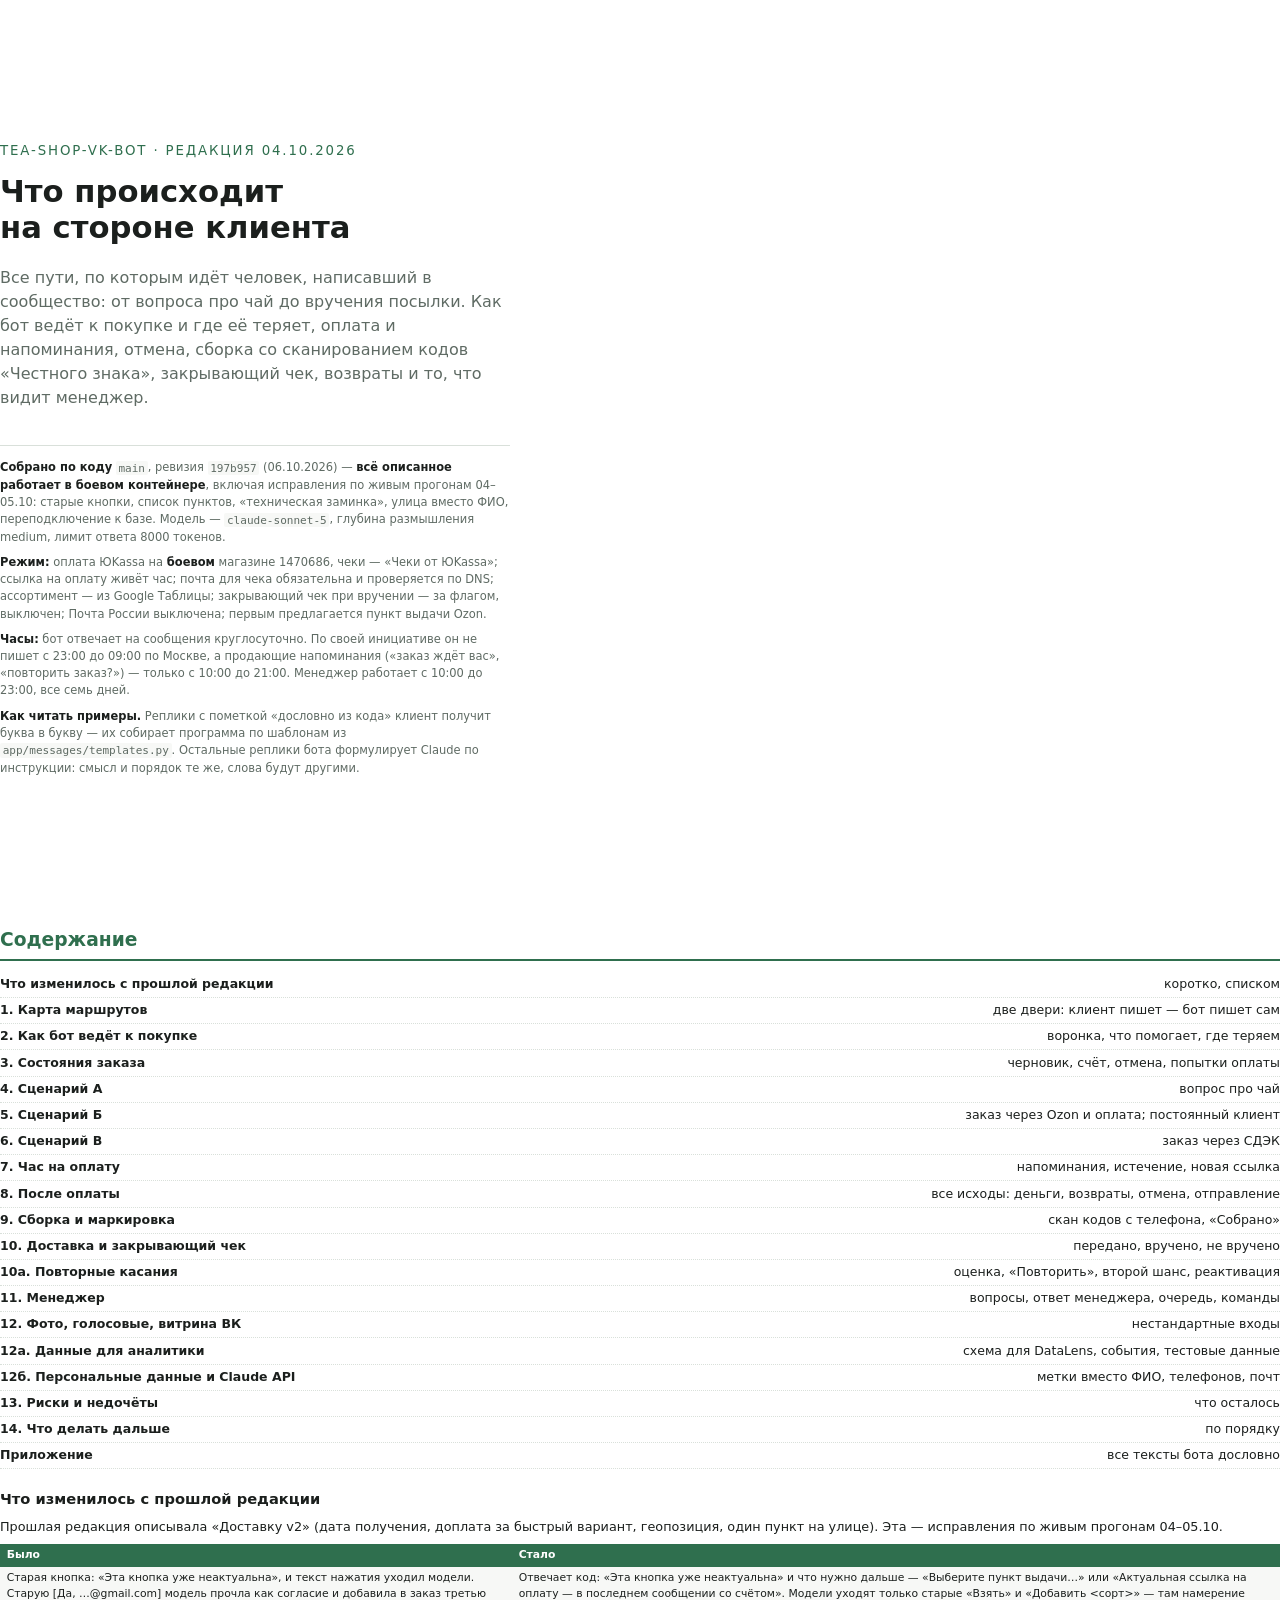
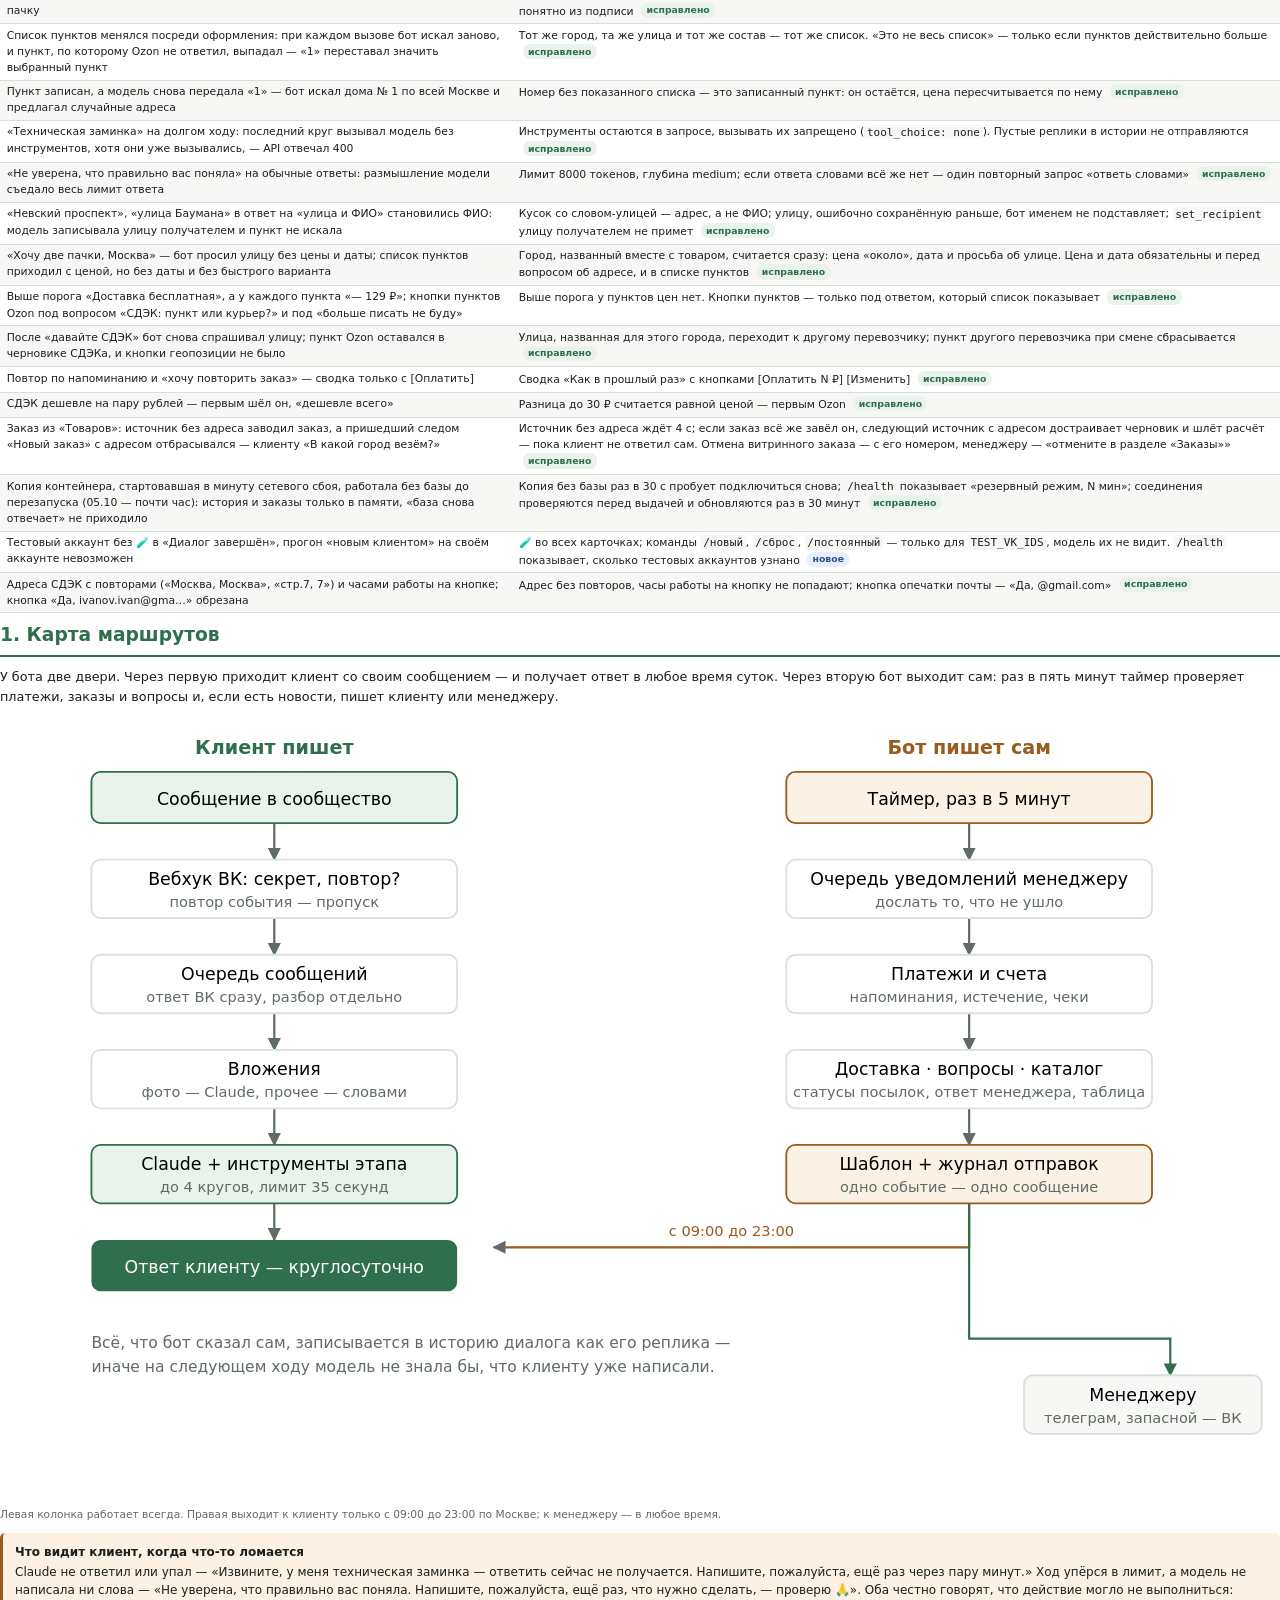
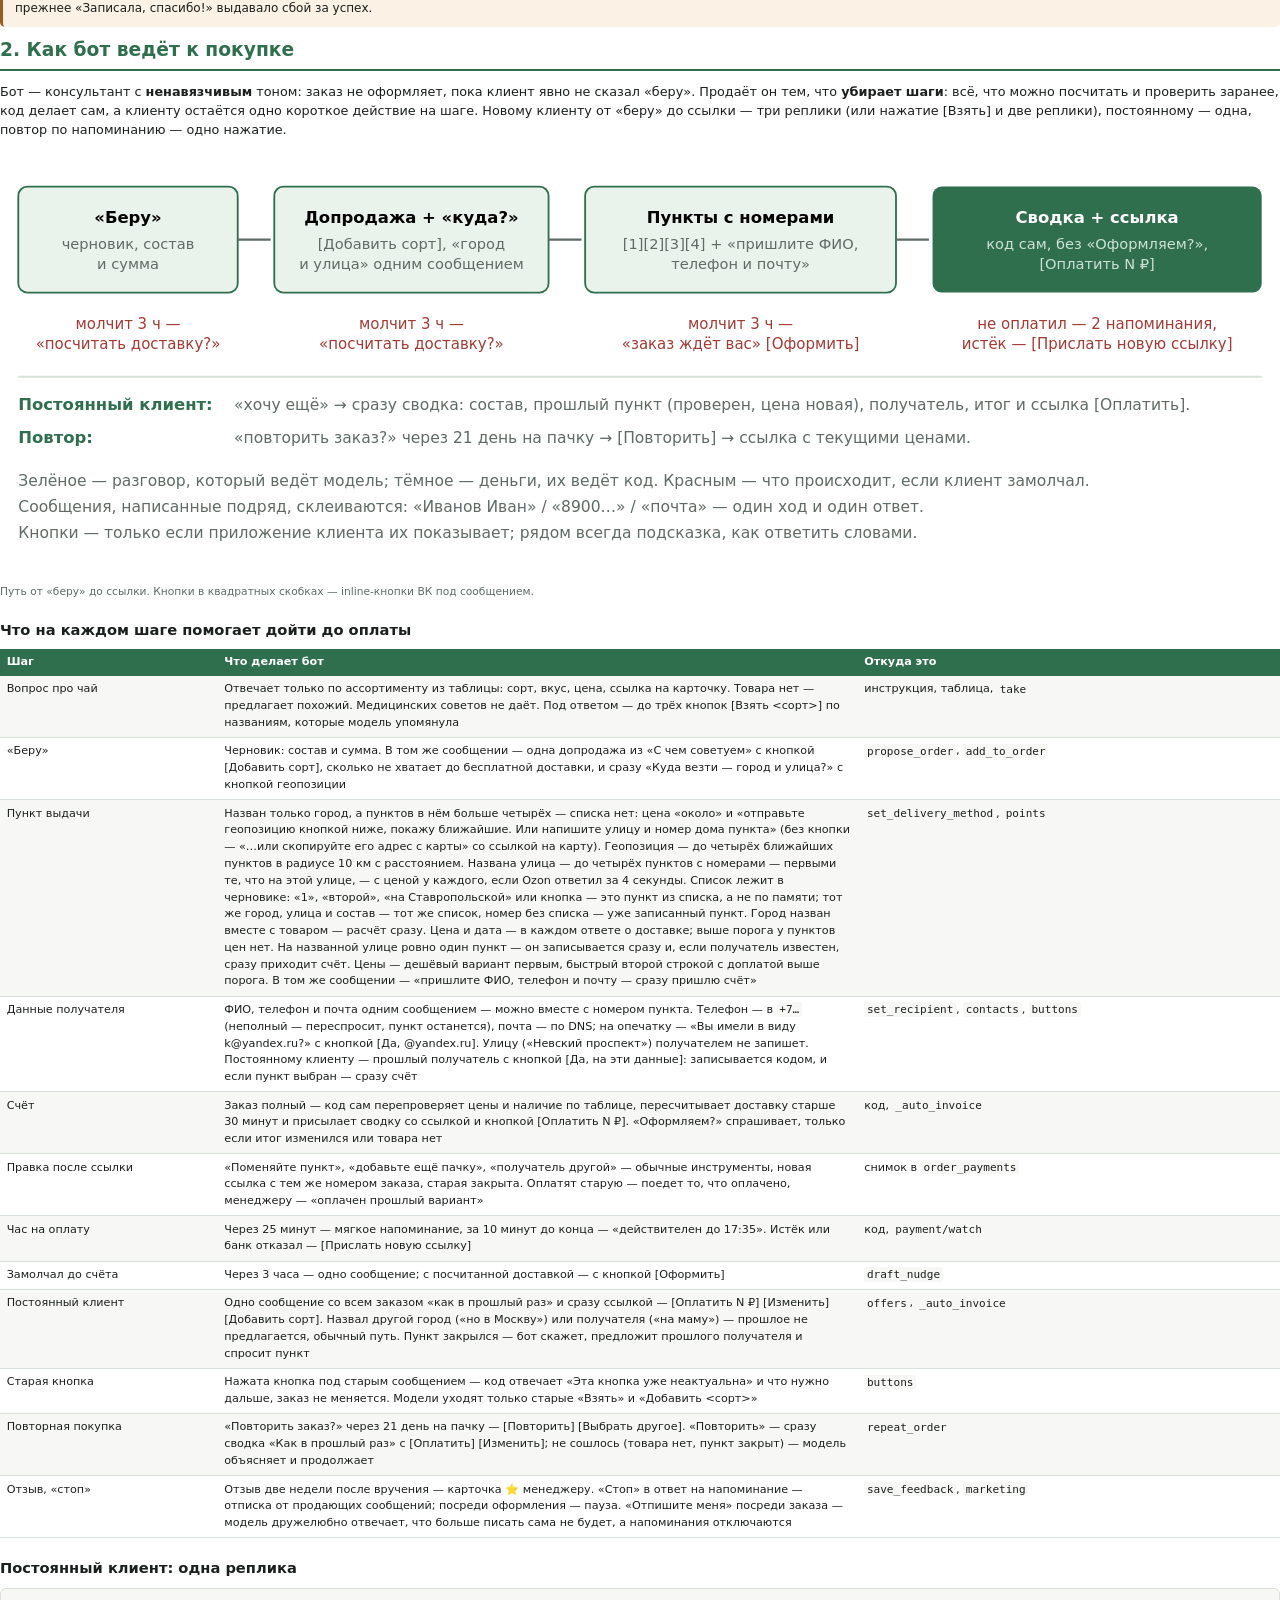
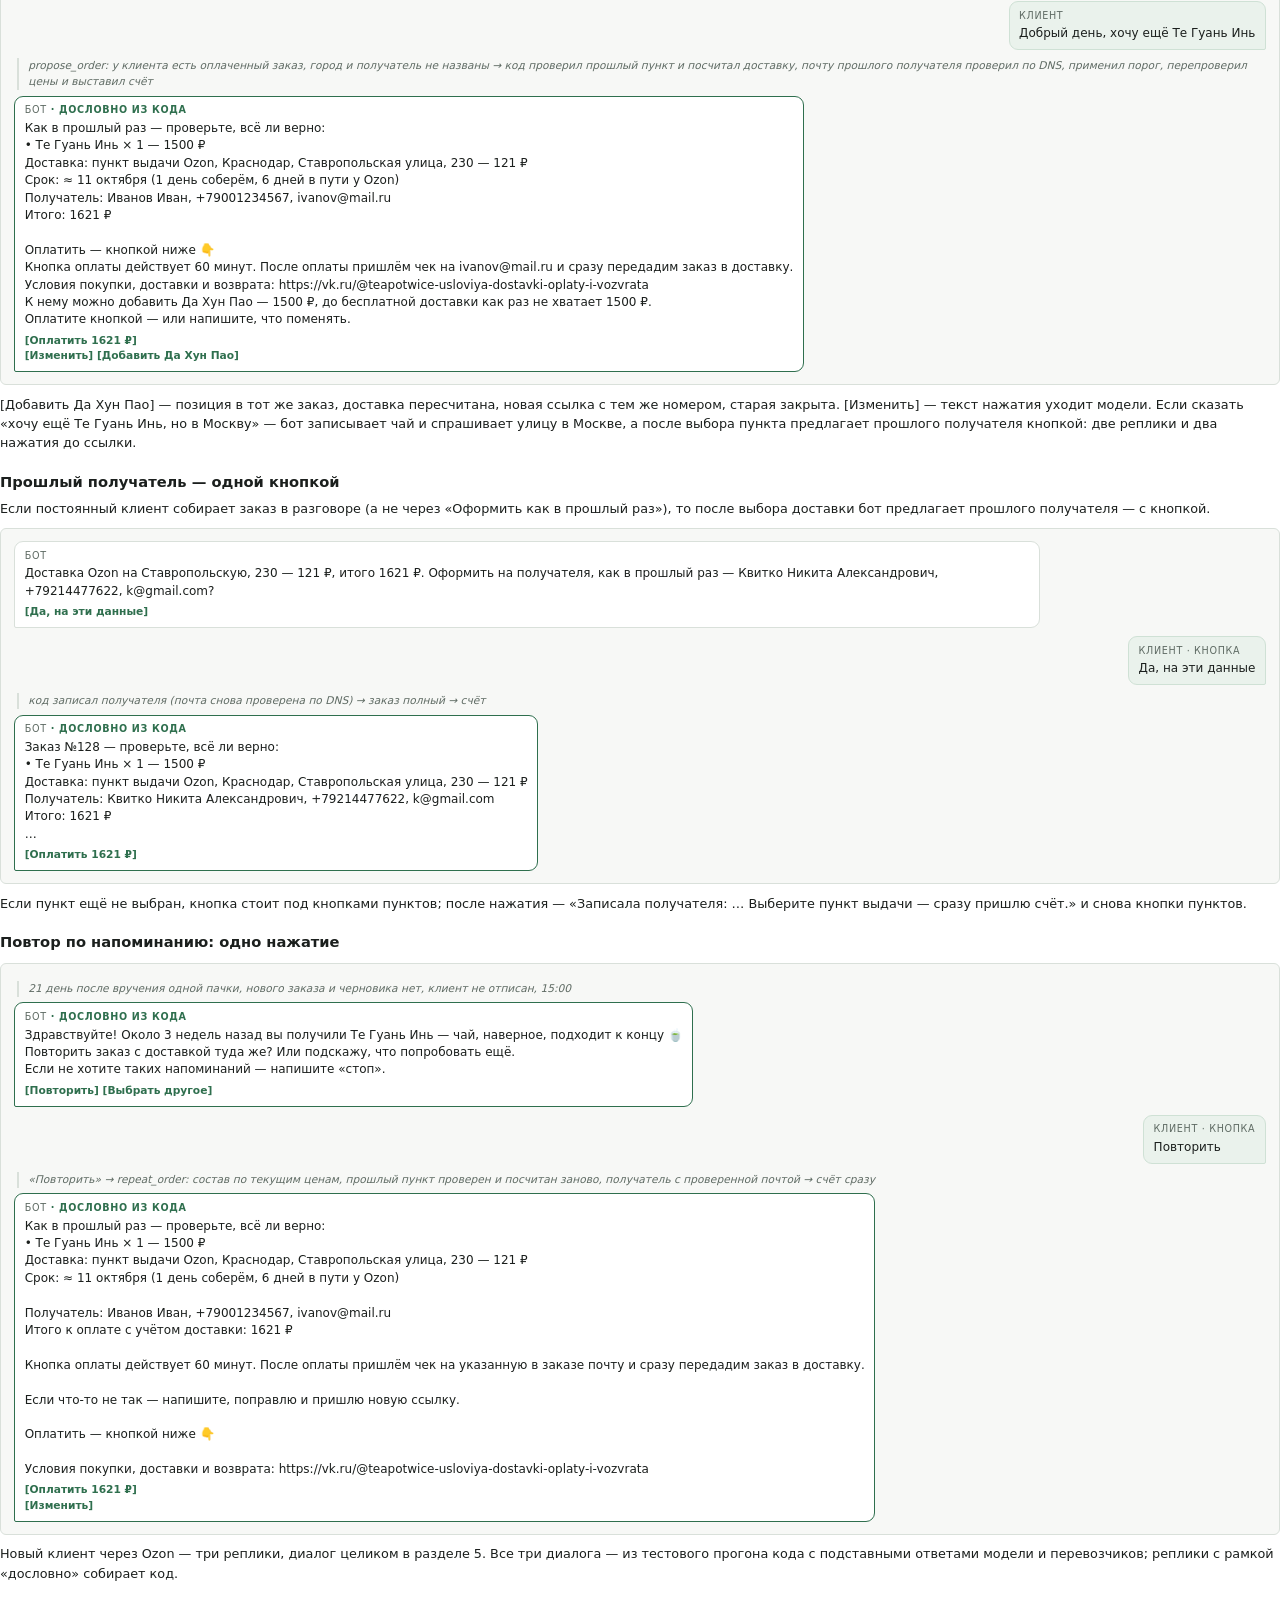
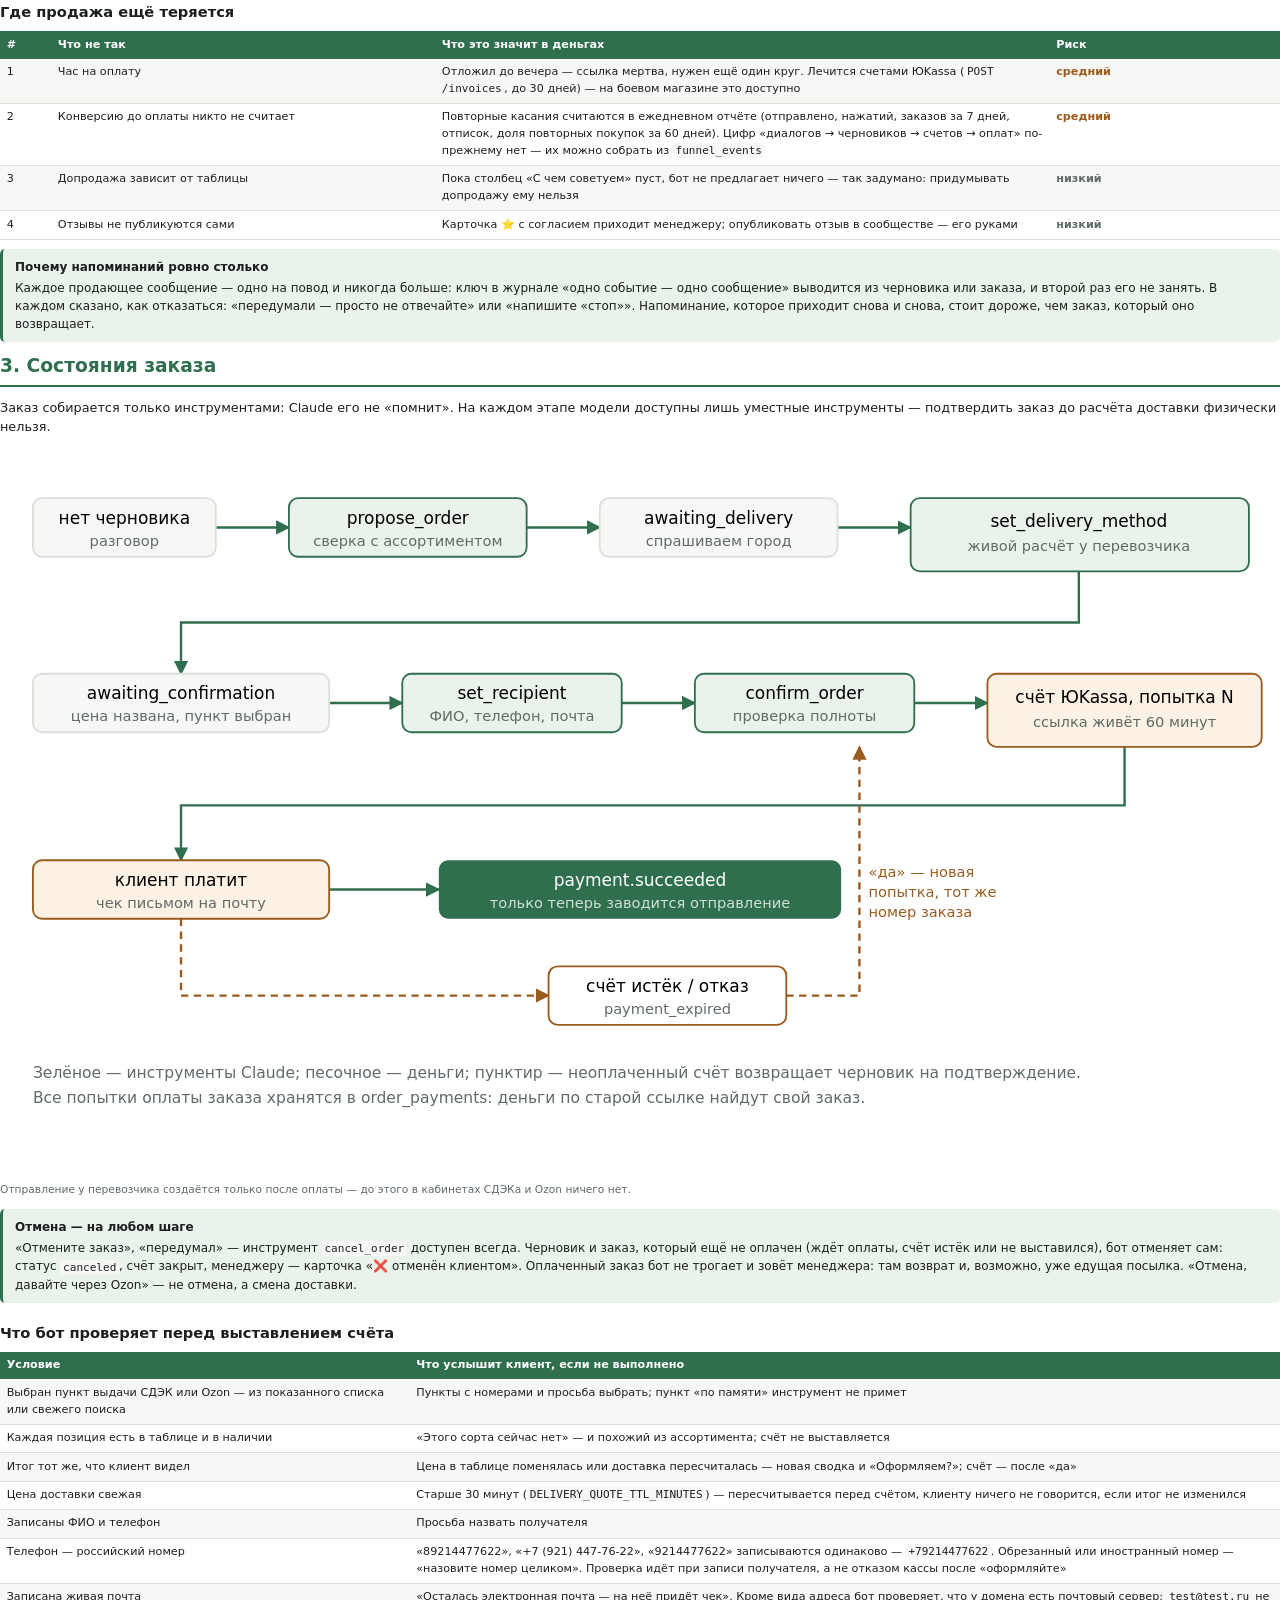
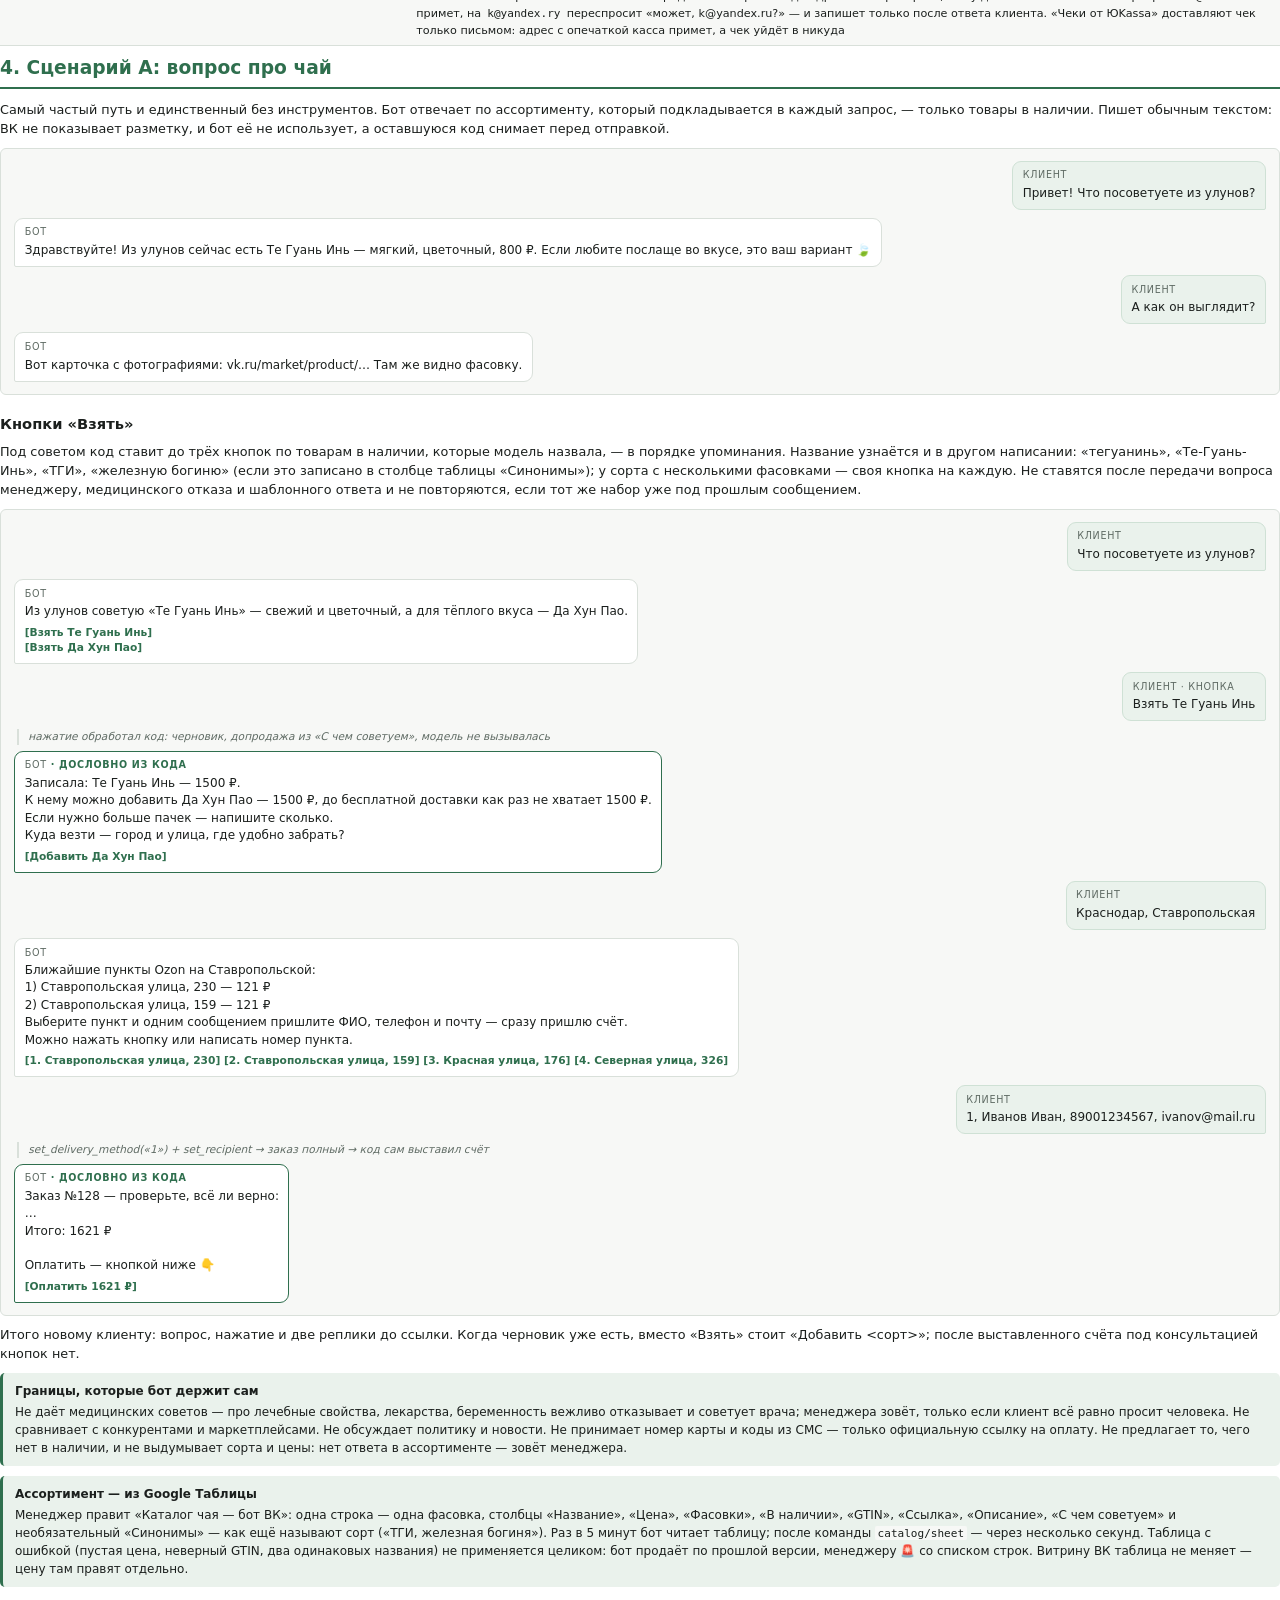
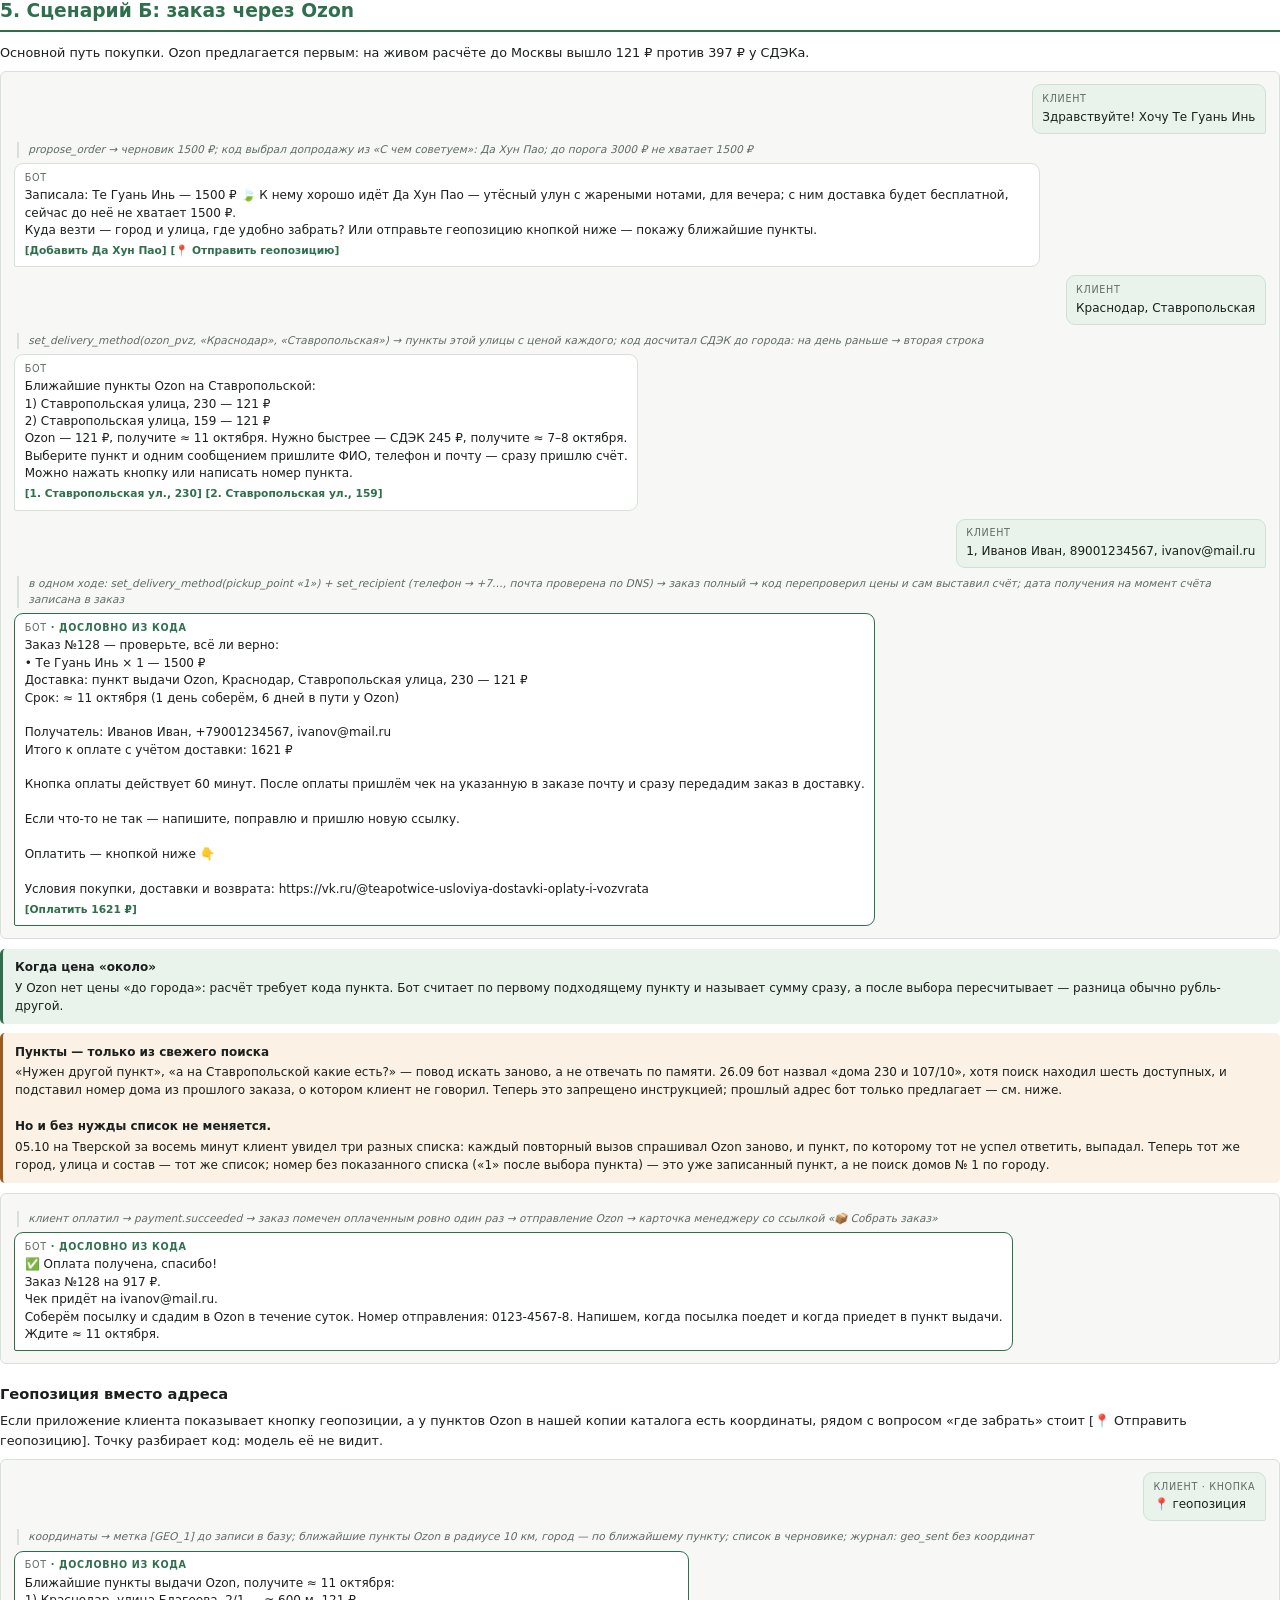
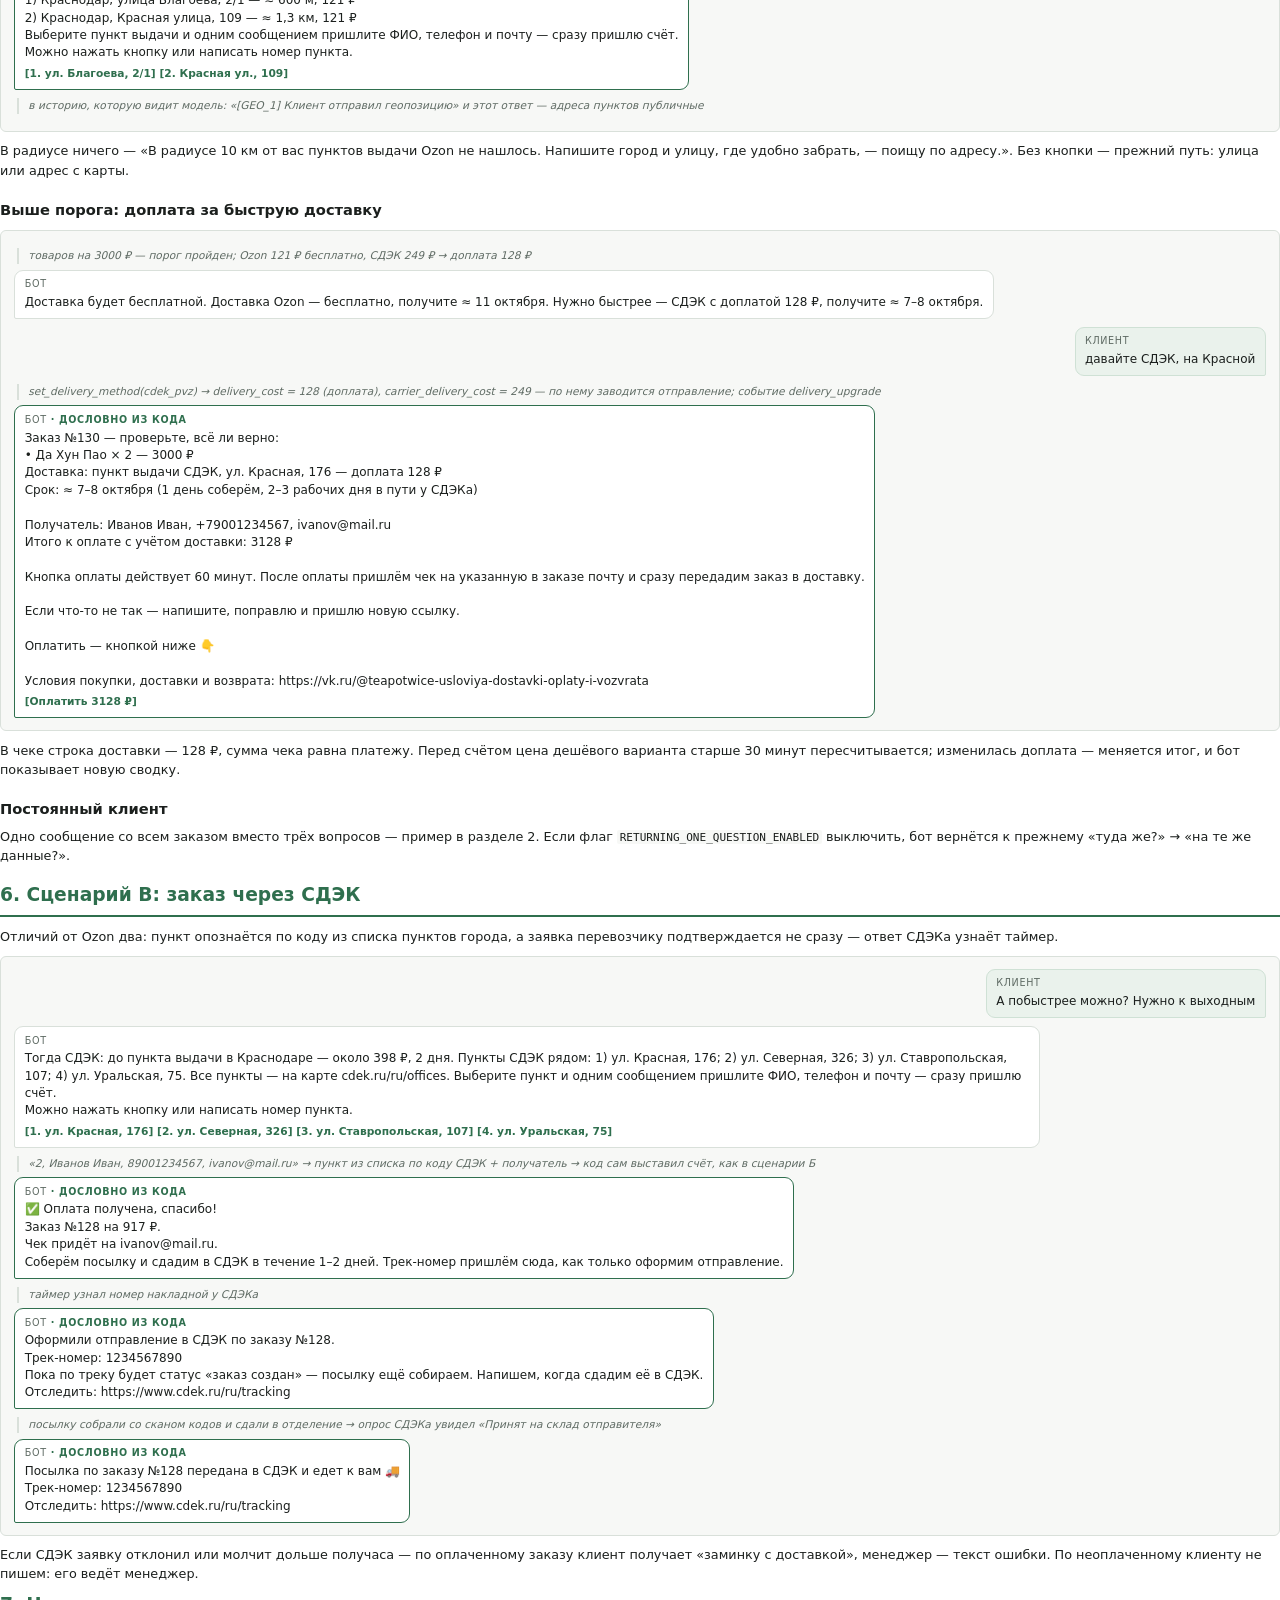
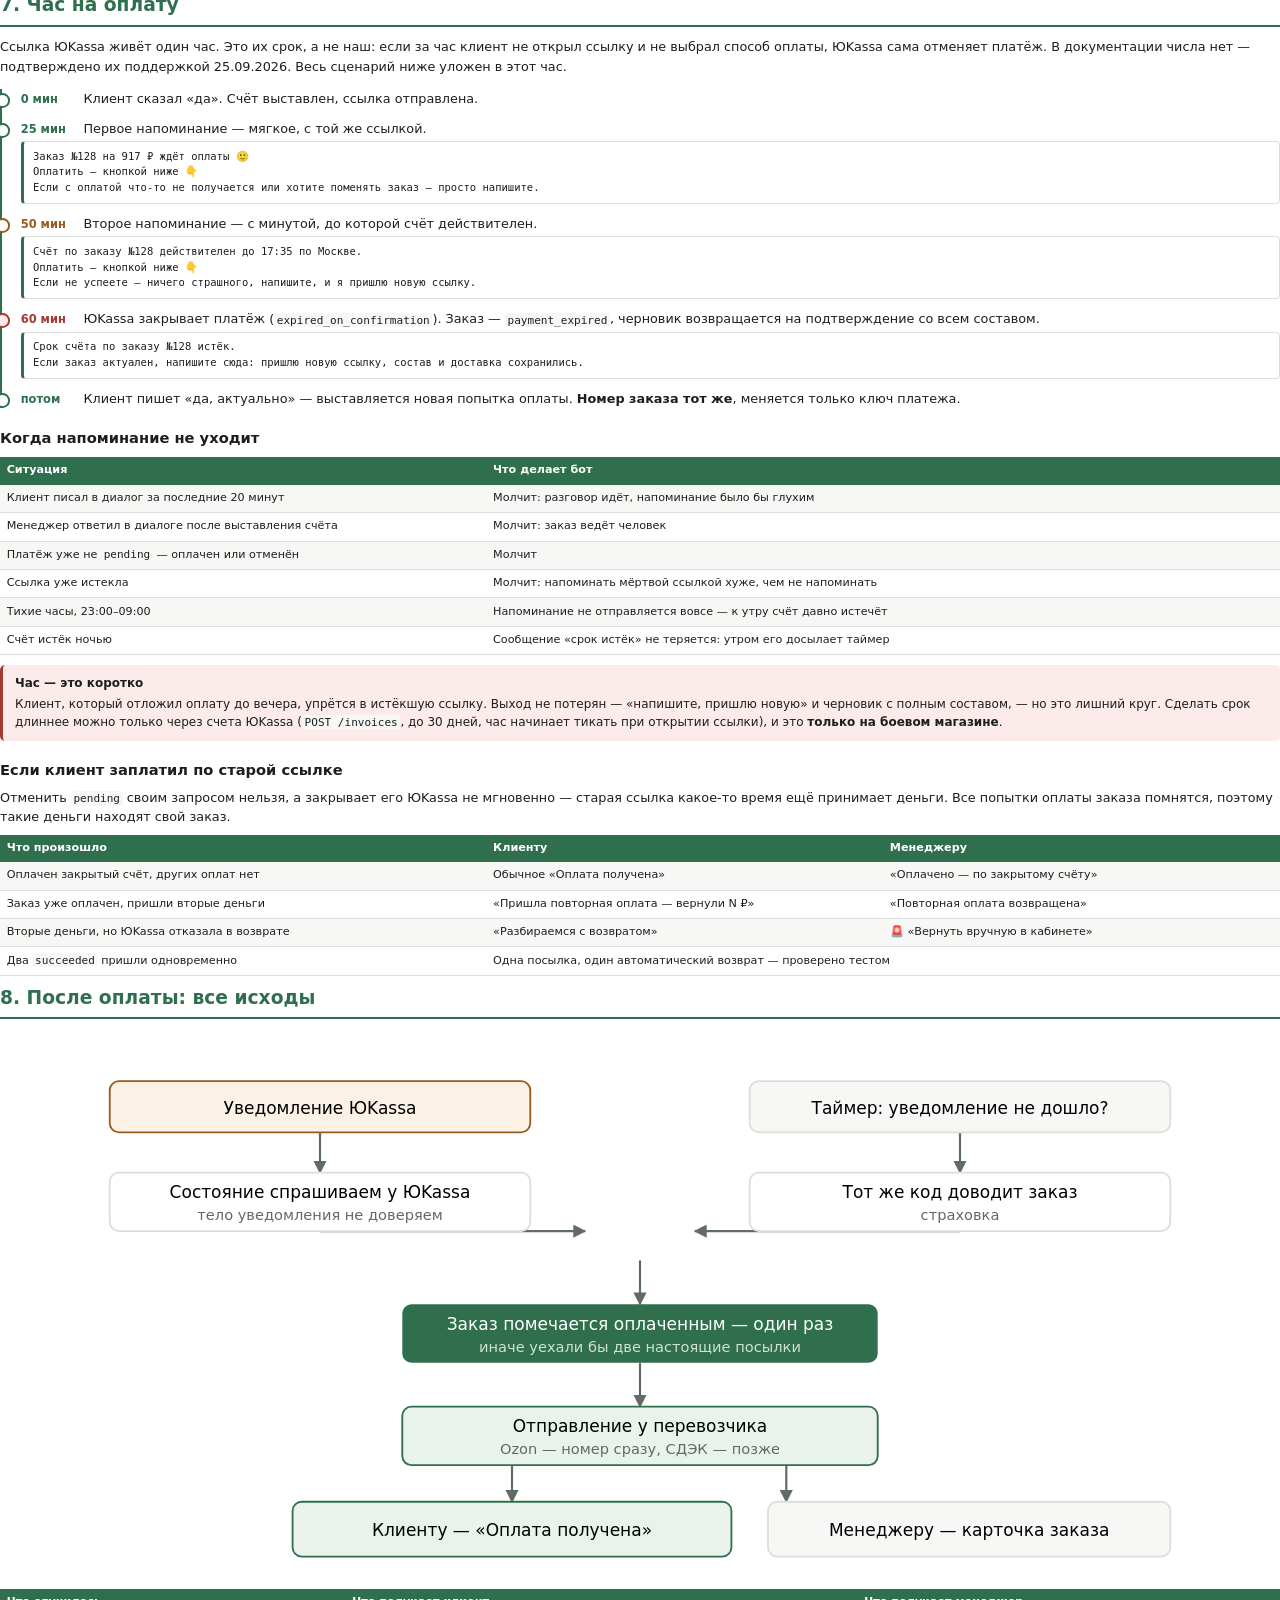
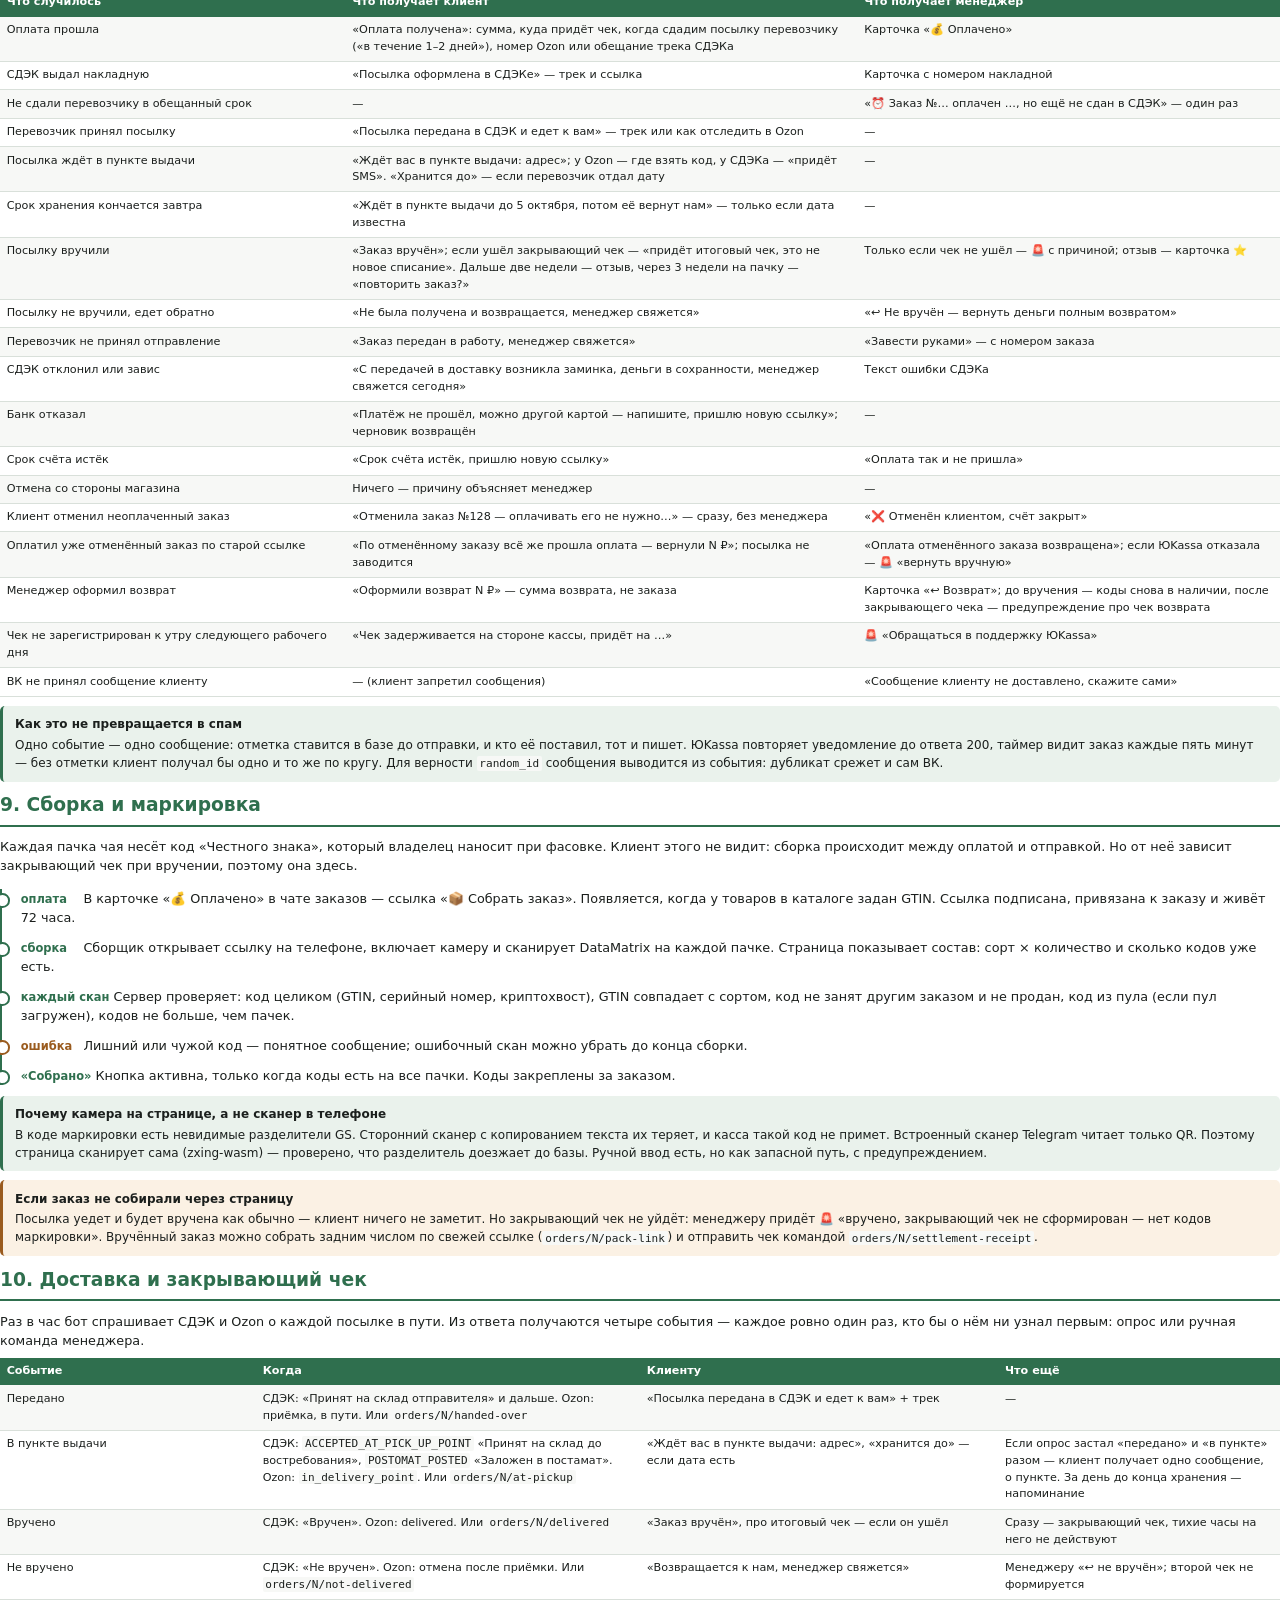
==== commit 8eb49768: "Update the client-flow document for the live-run fixes Change log for 04–05.10 fixes: stale buttons " ====
--- a/docs/client-flow/index.html
+++ b/docs/client-flow/index.html
@@ -7,7 +7,7 @@
   <h1>Что происходит<br>на стороне клиента</h1>
   <div class="sub">Все пути, по которым идёт человек, написавший в сообщество: от вопроса про чай до вручения посылки. Как бот ведёт к покупке и где её теряет, оплата и напоминания, отмена, сборка со сканированием кодов «Честного знака», закрывающий чек, возвраты и то, что видит менеджер.</div>
   <div class="meta">
-    <p><b>Собрано по коду</b> ветки <code>feature/pii-tokens</code> (ещё не в бою; в неё входит и <code>feature/analytics-layer</code>): схема <code>analytics</code> для DataLens, недостающие события воронки, метка рекламной кампании, тестовые данные отдельно от настоящих; метки вместо персональных данных в запросах к Claude. Всё остальное — в бою: <code>main</code>, ревизия <code>4b4951b</code> (04.10.2026), включая повторные касания после вручения, заварку в «вручено» и историю покупок в промпте.</p>
+    <p><b>Собрано по коду</b> <code>main</code>, ревизия <code>197b957</code> (06.10.2026) — <b>всё описанное работает в боевом контейнере</b>, включая исправления по живым прогонам 04–05.10: старые кнопки, список пунктов, «техническая заминка», улица вместо ФИО, переподключение к базе. Модель — <code>claude-sonnet-5</code>, глубина размышления medium, лимит ответа 8000 токенов.</p>
     <p><b>Режим:</b> оплата ЮKassa на <b>боевом</b> магазине 1470686, чеки — «Чеки от ЮKassa»; ссылка на оплату живёт час; почта для чека обязательна и проверяется по DNS; ассортимент — из Google Таблицы; закрывающий чек при вручении — за флагом, выключен; Почта России выключена; первым предлагается пункт выдачи Ozon.</p>
     <p><b>Часы:</b> бот отвечает на сообщения круглосуточно. По своей инициативе он не пишет с 23:00 до 09:00 по Москве, а продающие напоминания («заказ ждёт вас», «повторить заказ?») — только с 10:00 до 21:00. Менеджер работает с 10:00 до 23:00, все семь дней.</p>
     <p><b>Как читать примеры.</b> Реплики с пометкой «дословно из кода» клиент получит буква в букву — их собирает программа по шаблонам из <code>app/messages/templates.py</code>. Остальные реплики бота формулирует Claude по инструкции: смысл и порядок те же, слова будут другими.</p>
@@ -39,15 +39,24 @@
 </div>
 
 <h3>Что изменилось с прошлой редакции</h3>
+<p>Прошлая редакция описывала «Доставку v2» (дата получения, доплата за быстрый вариант, геопозиция, один пункт на улице). Эта — исправления по живым прогонам 04–05.10.</p>
 <table class="changes">
-  <tr><th style="width:32%">Было</th><th>Стало</th></tr>
-  <tr><td>Срок длительностью: «≈ 6 дней» у Ozon и «≈ 3–4 рабочих дня» у СДЭКа</td><td>Дата получения: «получите ≈ 10 октября», в сводке «Срок: ≈ 10 октября (1 день соберём, 5 дней в пути у Ozon)», после оплаты — «Ждите ≈ 10 октября». Считается от сегодняшнего дня по Москве, после 18:00 — от завтра, сдача — пн–сб, СДЭК — рабочими днями <span class="new">новое</span></td></tr>
-  <tr><td>Выше порога любая доставка бесплатна: за СДЭК магазин платил 245 ₽ вместо 117</td><td>Порог покрывает самый дешёвый вариант; дешёвый называется первым, быстрый — второй строкой, только если привозит на день раньше; за быстрый — доплата разницы, она же строка доставки в чеке <span class="new">новое</span></td></tr>
-  <tr><td>Заказ из «Товаров»: две равноправные кнопки [Ozon — 117 ₽] [СДЭК — 245 ₽], пункт — после нажатия</td><td>Сразу самый дешёвый вариант, в том же сообщении — где забрать и почта для чека; [📍 Отправить геопозицию] [Нужно быстрее — СДЭК]; «к сумме из «Товаров» прибавляется доставка» <span class="new">новое</span></td></tr>
-  <tr><td>«Напишите улицу и дом пункта, скопируйте адрес с карты или пришлите скриншот»</td><td>Кнопка [📍 Отправить геопозицию]: ближайшие пункты с расстоянием, ценой и датой — кодом, без модели; координаты — меткой [GEO_n], хранятся сутки. Скриншоты бот больше не просит <span class="new">новое</span></td></tr>
-  <tr><td>Один пункт на улице: «этот подходит?»</td><td>Пункт записывается сразу: есть получатель с почтой — сразу счёт с «Если пункт не тот — напишите, поменяю»; нет — одно сообщение с просьбой о почте. «Благоева, petrov@mail.ru» — сразу счёт <span class="new">новое</span></td></tr>
-  <tr><td>Витринный заказ ждёт три часа до напоминания</td><td>Через час тишины; пункт не выбран — вопрос о месте с кнопкой геопозиции <span class="new">новое</span></td></tr>
-  <tr><td>В запасном каталоге образа — «Те Гуань Инь (тест)» за 100 ₽</td><td>Запасной <code>catalog.json</code> собран из живой таблицы; в примерах документа — настоящие названия <span class="fixed">исправлено</span></td></tr>
+  <tr><th style="width:40%">Было</th><th>Стало</th></tr>
+  <tr><td>Старая кнопка: «Эта кнопка уже неактуальна», и текст нажатия уходил модели. Старую [Да, …@gmail.com] модель прочла как согласие и добавила в заказ третью пачку</td><td>Отвечает код: «Эта кнопка уже неактуальна» и что нужно дальше — «Выберите пункт выдачи…» или «Актуальная ссылка на оплату — в последнем сообщении со счётом». Модели уходят только старые «Взять» и «Добавить &lt;сорт&gt;» — там намерение понятно из подписи <span class="fixed">исправлено</span></td></tr>
+  <tr><td>Список пунктов менялся посреди оформления: при каждом вызове бот искал заново, и пункт, по которому Ozon не ответил, выпадал — «1» переставал значить выбранный пункт</td><td>Тот же город, та же улица и тот же состав — тот же список. «Это не весь список» — только если пунктов действительно больше <span class="fixed">исправлено</span></td></tr>
+  <tr><td>Пункт записан, а модель снова передала «1» — бот искал дома № 1 по всей Москве и предлагал случайные адреса</td><td>Номер без показанного списка — это записанный пункт: он остаётся, цена пересчитывается по нему <span class="fixed">исправлено</span></td></tr>
+  <tr><td>«Техническая заминка» на долгом ходу: последний круг вызывал модель без инструментов, хотя они уже вызывались, — API отвечал 400</td><td>Инструменты остаются в запросе, вызывать их запрещено (<code>tool_choice: none</code>). Пустые реплики в истории не отправляются <span class="fixed">исправлено</span></td></tr>
+  <tr><td>«Не уверена, что правильно вас поняла» на обычные ответы: размышление модели съедало весь лимит ответа</td><td>Лимит 8000 токенов, глубина medium; если ответа словами всё же нет — один повторный запрос «ответь словами» <span class="fixed">исправлено</span></td></tr>
+  <tr><td>«Невский проспект», «улица Баумана» в ответ на «улица и ФИО» становились ФИО: модель записывала улицу получателем и пункт не искала</td><td>Кусок со словом-улицей — адрес, а не ФИО; улицу, ошибочно сохранённую раньше, бот именем не подставляет; <code>set_recipient</code> улицу получателем не примет <span class="fixed">исправлено</span></td></tr>
+  <tr><td>«Хочу две пачки, Москва» — бот просил улицу без цены и даты; список пунктов приходил с ценой, но без даты и без быстрого варианта</td><td>Город, названный вместе с товаром, считается сразу: цена «около», дата и просьба об улице. Цена и дата обязательны и перед вопросом об адресе, и в списке пунктов <span class="fixed">исправлено</span></td></tr>
+  <tr><td>Выше порога «Доставка бесплатная», а у каждого пункта «— 129 ₽»; кнопки пунктов Ozon под вопросом «СДЭК: пункт или курьер?» и под «больше писать не буду»</td><td>Выше порога у пунктов цен нет. Кнопки пунктов — только под ответом, который список показывает <span class="fixed">исправлено</span></td></tr>
+  <tr><td>После «давайте СДЭК» бот снова спрашивал улицу; пункт Ozon оставался в черновике СДЭКа, и кнопки геопозиции не было</td><td>Улица, названная для этого города, переходит к другому перевозчику; пункт другого перевозчика при смене сбрасывается <span class="fixed">исправлено</span></td></tr>
+  <tr><td>Повтор по напоминанию и «хочу повторить заказ» — сводка только с [Оплатить]</td><td>Сводка «Как в прошлый раз» с кнопками [Оплатить N ₽] [Изменить] <span class="fixed">исправлено</span></td></tr>
+  <tr><td>СДЭК дешевле на пару рублей — первым шёл он, «дешевле всего»</td><td>Разница до 30 ₽ считается равной ценой — первым Ozon <span class="fixed">исправлено</span></td></tr>
+  <tr><td>Заказ из «Товаров»: источник без адреса заводил заказ, а пришедший следом «Новый заказ» с адресом отбрасывался — клиенту «В какой город везём?»</td><td>Источник без адреса ждёт 4 с; если заказ всё же завёл он, следующий источник с адресом достраивает черновик и шлёт расчёт — пока клиент не ответил сам. Отмена витринного заказа — с его номером, менеджеру — «отмените в разделе «Заказы»» <span class="fixed">исправлено</span></td></tr>
+  <tr><td>Копия контейнера, стартовавшая в минуту сетевого сбоя, работала без базы до перезапуска (05.10 — почти час): история и заказы только в памяти, «база снова отвечает» не приходило</td><td>Копия без базы раз в 30 с пробует подключиться снова; <code>/health</code> показывает «резервный режим, N мин»; соединения проверяются перед выдачей и обновляются раз в 30 минут <span class="fixed">исправлено</span></td></tr>
+  <tr><td>Тестовый аккаунт без 🧪 в «Диалог завершён», прогон «новым клиентом» на своём аккаунте невозможен</td><td>🧪 во всех карточках; команды <code>/новый</code>, <code>/сброс</code>, <code>/постоянный</code> — только для <code>TEST_VK_IDS</code>, модель их не видит. <code>/health</code> показывает, сколько тестовых аккаунтов узнано <span class="new">новое</span></td></tr>
+  <tr><td>Адреса СДЭК с повторами («Москва, Москва», «стр.7, 7») и часами работы на кнопке; кнопка «Да, ivanov.ivan@gma…» обрезана</td><td>Адрес без повторов, часы работы на кнопку не попадают; кнопка опечатки почты — «Да, @gmail.com» <span class="fixed">исправлено</span></td></tr>
 </table>
 </section>
 
@@ -167,14 +176,15 @@
   <tr><th style="width:17%">Шаг</th><th style="width:50%">Что делает бот</th><th>Откуда это</th></tr>
   <tr><td>Вопрос про чай</td><td>Отвечает только по ассортименту из таблицы: сорт, вкус, цена, ссылка на карточку. Товара нет — предлагает похожий. Медицинских советов не даёт. Под ответом — до трёх кнопок [Взять &lt;сорт&gt;] по названиям, которые модель упомянула</td><td>инструкция, таблица, <code>take</code></td></tr>
   <tr><td>«Беру»</td><td>Черновик: состав и сумма. В том же сообщении — одна допродажа из «С чем советуем» с кнопкой [Добавить сорт], сколько не хватает до бесплатной доставки, и сразу «Куда везти — город и улица?» с кнопкой геопозиции</td><td><code>propose_order</code>, <code>add_to_order</code></td></tr>
-  <tr><td>Пункт выдачи</td><td>Назван только город, а пунктов в нём больше четырёх — списка нет: цена «около» и «отправьте геопозицию кнопкой ниже, покажу ближайшие. Или напишите улицу и номер дома пункта» (без кнопки — «…или скопируйте его адрес с карты» со ссылкой на карту). Геопозиция — до четырёх ближайших пунктов в радиусе 10 км с расстоянием. Названа улица — до четырёх пунктов с номерами — первыми те, что на этой улице, — с ценой у каждого, если Ozon ответил за 4 секунды. Список лежит в черновике: «1», «второй», «на Ставропольской» или кнопка — это пункт из списка, а не по памяти. На названной улице ровно один пункт — он записывается сразу и, если получатель известен, сразу приходит счёт. Цены — дешёвый вариант первым, быстрый второй строкой с доплатой выше порога. В том же сообщении — «пришлите ФИО, телефон и почту — сразу пришлю счёт»</td><td><code>set_delivery_method</code>, <code>points</code></td></tr>
-  <tr><td>Данные получателя</td><td>ФИО, телефон и почта одним сообщением — можно вместе с номером пункта. Телефон — в <code>+7…</code>, почта — по DNS; на опечатку «Да, k@yandex.ru?» — кнопкой. Постоянному клиенту — прошлый получатель с кнопкой [Да, на эти данные]: записывается кодом, и если пункт выбран — сразу счёт</td><td><code>set_recipient</code>, <code>contacts</code>, <code>buttons</code></td></tr>
+  <tr><td>Пункт выдачи</td><td>Назван только город, а пунктов в нём больше четырёх — списка нет: цена «около» и «отправьте геопозицию кнопкой ниже, покажу ближайшие. Или напишите улицу и номер дома пункта» (без кнопки — «…или скопируйте его адрес с карты» со ссылкой на карту). Геопозиция — до четырёх ближайших пунктов в радиусе 10 км с расстоянием. Названа улица — до четырёх пунктов с номерами — первыми те, что на этой улице, — с ценой у каждого, если Ozon ответил за 4 секунды. Список лежит в черновике: «1», «второй», «на Ставропольской» или кнопка — это пункт из списка, а не по памяти; тот же город, улица и состав — тот же список, номер без списка — уже записанный пункт. Город назван вместе с товаром — расчёт сразу. Цена и дата — в каждом ответе о доставке; выше порога у пунктов цен нет. На названной улице ровно один пункт — он записывается сразу и, если получатель известен, сразу приходит счёт. Цены — дешёвый вариант первым, быстрый второй строкой с доплатой выше порога. В том же сообщении — «пришлите ФИО, телефон и почту — сразу пришлю счёт»</td><td><code>set_delivery_method</code>, <code>points</code></td></tr>
+  <tr><td>Данные получателя</td><td>ФИО, телефон и почта одним сообщением — можно вместе с номером пункта. Телефон — в <code>+7…</code> (неполный — переспросит, пункт останется), почта — по DNS; на опечатку — «Вы имели в виду k@yandex.ru?» с кнопкой [Да, @yandex.ru]. Улицу («Невский проспект») получателем не запишет. Постоянному клиенту — прошлый получатель с кнопкой [Да, на эти данные]: записывается кодом, и если пункт выбран — сразу счёт</td><td><code>set_recipient</code>, <code>contacts</code>, <code>buttons</code></td></tr>
   <tr><td>Счёт</td><td>Заказ полный — код сам перепроверяет цены и наличие по таблице, пересчитывает доставку старше 30 минут и присылает сводку со ссылкой и кнопкой [Оплатить N ₽]. «Оформляем?» спрашивает, только если итог изменился или товара нет</td><td>код, <code>_auto_invoice</code></td></tr>
   <tr><td>Правка после ссылки</td><td>«Поменяйте пункт», «добавьте ещё пачку», «получатель другой» — обычные инструменты, новая ссылка с тем же номером заказа, старая закрыта. Оплатят старую — поедет то, что оплачено, менеджеру — «оплачен прошлый вариант»</td><td>снимок в <code>order_payments</code></td></tr>
   <tr><td>Час на оплату</td><td>Через 25 минут — мягкое напоминание, за 10 минут до конца — «действителен до 17:35». Истёк или банк отказал — [Прислать новую ссылку]</td><td>код, <code>payment/watch</code></td></tr>
   <tr><td>Замолчал до счёта</td><td>Через 3 часа — одно сообщение; с посчитанной доставкой — с кнопкой [Оформить]</td><td><code>draft_nudge</code></td></tr>
   <tr><td>Постоянный клиент</td><td>Одно сообщение со всем заказом «как в прошлый раз» и сразу ссылкой — [Оплатить N ₽] [Изменить] [Добавить сорт]. Назвал другой город («но в Москву») или получателя («на маму») — прошлое не предлагается, обычный путь. Пункт закрылся — бот скажет, предложит прошлого получателя и спросит пункт</td><td><code>offers</code>, <code>_auto_invoice</code></td></tr>
-  <tr><td>Повторная покупка</td><td>«Повторить заказ?» через 21 день на пачку — [Повторить] [Выбрать другое]. «Повторить» — сразу счёт; не сошлось (товара нет, пункт закрыт) — модель объясняет и продолжает</td><td><code>repeat_order</code></td></tr>
+  <tr><td>Старая кнопка</td><td>Нажата кнопка под старым сообщением — код отвечает «Эта кнопка уже неактуальна» и что нужно дальше, заказ не меняется. Модели уходят только старые «Взять» и «Добавить &lt;сорт&gt;»</td><td><code>buttons</code></td></tr>
+  <tr><td>Повторная покупка</td><td>«Повторить заказ?» через 21 день на пачку — [Повторить] [Выбрать другое]. «Повторить» — сразу сводка «Как в прошлый раз» с [Оплатить] [Изменить]; не сошлось (товара нет, пункт закрыт) — модель объясняет и продолжает</td><td><code>repeat_order</code></td></tr>
   <tr><td>Отзыв, «стоп»</td><td>Отзыв две недели после вручения — карточка ⭐ менеджеру. «Стоп» в ответ на напоминание — отписка от продающих сообщений; посреди оформления — пауза. «Отпишите меня» посреди заказа — модель дружелюбно отвечает, что больше писать сама не будет, а напоминания отключаются</td><td><code>save_feedback</code>, <code>marketing</code></td></tr>
 </table>
 
@@ -203,7 +213,7 @@
   <div class="turn from-bot exact"><div class="bubble"><span class="who">Бот</span>Здравствуйте! Около 3 недель назад вы получили Те Гуань Инь — чай, наверное, подходит к концу 🍵<br>Повторить заказ с доставкой туда же? Или подскажу, что попробовать ещё.<br>Если не хотите таких напоминаний — напишите «стоп».<br><span class="kbd">[Повторить] [Выбрать другое]</span></div></div>
   <div class="turn from-client"><div class="bubble"><span class="who">Клиент · кнопка</span>Повторить</div></div>
   <div class="sys">«Повторить» → repeat_order: состав по текущим ценам, прошлый пункт проверен и посчитан заново, получатель с проверенной почтой → счёт сразу</div>
-  <div class="turn from-bot exact"><div class="bubble"><span class="who">Бот</span>Заказ №128 — проверьте, всё ли верно:<br>• Те Гуань Инь × 1 — 1500 ₽<br>Доставка: пункт выдачи Ozon, Краснодар, Ставропольская улица, 230 — 121 ₽<br>Получатель: Иванов Иван, +79001234567, ivanov@mail.ru<br>Итого: 1621 ₽<br><br>Оплатить — кнопкой ниже 👇<br>Кнопка оплаты действует 60 минут. После оплаты пришлём чек на ivanov@mail.ru и сразу передадим заказ в доставку.<br>Условия покупки, доставки и возврата: https://vk.ru/@teapotwice-usloviya-dostavki-oplaty-i-vozvrata<br>Если что-то не так — напишите, поправлю и пришлю новую ссылку.<br><span class="kbd">[Оплатить 1621 ₽]</span></div></div>
+  <div class="turn from-bot exact"><div class="bubble"><span class="who">Бот</span>Как в прошлый раз — проверьте, всё ли верно:<br>• Те Гуань Инь × 1 — 1500 ₽<br>Доставка: пункт выдачи Ozon, Краснодар, Ставропольская улица, 230 — 121 ₽<br>Срок: ≈ 11 октября (1 день соберём, 6 дней в пути у Ozon)<br><br>Получатель: Иванов Иван, +79001234567, ivanov@mail.ru<br>Итого к оплате с учётом доставки: 1621 ₽<br><br>Кнопка оплаты действует 60 минут. После оплаты пришлём чек на указанную в заказе почту и сразу передадим заказ в доставку.<br><br>Если что-то не так — напишите, поправлю и пришлю новую ссылку.<br><br>Оплатить — кнопкой ниже 👇<br><br>Условия покупки, доставки и возврата: https://vk.ru/@teapotwice-usloviya-dostavki-oplaty-i-vozvrata<br><span class="kbd">[Оплатить 1621 ₽]<br>[Изменить]</span></div></div>
 </div>
 
 <p>Новый клиент через Ozon — три реплики, диалог целиком в разделе 5. Все три диалога — из тестового прогона кода с подставными ответами модели и перевозчиков; реплики с рамкой «дословно» собирает код.</p>
@@ -346,7 +356,7 @@
 У Ozon нет цены «до города»: расчёт требует кода пункта. Бот считает по первому подходящему пункту и называет сумму сразу, а после выбора пересчитывает — разница обычно рубль-другой.</div>
 
 <div class="warn"><b>Пункты — только из свежего поиска</b>
-«Нужен другой пункт», «а на Ставропольской какие есть?» — повод искать заново, а не отвечать по памяти. 26.09 бот назвал «дома 230 и 107/10», хотя поиск находил шесть доступных, и подставил номер дома из прошлого заказа, о котором клиент не говорил. Теперь это запрещено инструкцией; прошлый адрес бот только предлагает — см. ниже.</div>
+«Нужен другой пункт», «а на Ставропольской какие есть?» — повод искать заново, а не отвечать по памяти. 26.09 бот назвал «дома 230 и 107/10», хотя поиск находил шесть доступных, и подставил номер дома из прошлого заказа, о котором клиент не говорил. Теперь это запрещено инструкцией; прошлый адрес бот только предлагает — см. ниже.<br><br><b>Но и без нужды список не меняется.</b> 05.10 на Тверской за восемь минут клиент увидел три разных списка: каждый повторный вызов спрашивал Ozon заново, и пункт, по которому тот не успел ответить, выпадал. Теперь тот же город, улица и состав — тот же список; номер без показанного списка («1» после выбора пункта) — это уже записанный пункт, а не поиск домов № 1 по городу.</div>
 
 <div class="chat">
   <div class="sys">клиент оплатил → payment.succeeded → заказ помечен оплаченным ровно один раз → отправление Ozon → карточка менеджеру со ссылкой «📦 Собрать заказ»</div>
@@ -893,7 +903,7 @@
   <thead><tr><th style="width:24%">Что</th><th>Как находим</th></tr></thead>
   <tr><td>Телефон <code>[PHONE_n]</code></td><td>Все российские форматы: +7, 8, 7, скобки, пробелы, дефисы; без кода страны — только мобильные на 9 (иначе за телефон сошёл бы номер накладной). Один номер в любом виде — одна метка: хранится как <code>+7XXXXXXXXXX</code></td></tr>
   <tr><td>Почта <code>[EMAIL_n]</code></td><td>По виду адреса, хранится строчными</td></tr>
-  <tr><td>ФИО <code>[NAME_n]</code></td><td>Словарь pymorphy3 (локально, без сети): два-три слова с заглавной, среди которых имя или отчество, или одно слово, которое словарь уверенно считает именем. Когда бот ждёт данные получателя — отдельный кусок из двух-трёх слов, даже строчными. Сорта и синонимы из таблицы каталога, города и перевозчики — в стоп-листе: «Да Хун Пао» не станет меткой</td></tr>
+  <tr><td>ФИО <code>[NAME_n]</code></td><td>Словарь pymorphy3 (локально, без сети): два-три слова с заглавной, среди которых имя или отчество, или одно слово, которое словарь уверенно считает именем. Когда бот ждёт данные получателя — отдельный кусок из двух-трёх слов, даже строчными. Сорта и синонимы из таблицы каталога, города и перевозчики — в стоп-листе: «Да Хун Пао» не станет меткой. Кусок со словом-улицей («улица», «проспект», «пр-т», «переулок», «шоссе»…) — адрес пункта, а не ФИО: «Невский проспект» в ответ на «улица и ФИО» меткой не станет; улица, однажды ошибочно сохранённая как имя, подставляться не будет</td></tr>
   <tr><td>Адрес <code>[ADDR_n]</code></td><td>Адрес доставки из заказа витрины — целиком; адрес для курьера — целиком, когда бот его попросил</td></tr>
   <tr><td>Имена в ответах менеджера</td><td>«Иван, добрый день!» в истории — «[NAME_1], добрый день!»</td></tr>
   <tr><td>Геопозиция <code>[GEO_n]</code></td><td>Точка, отправленная кнопкой [📍 Отправить геопозицию] или «поделиться местом», — заменяется меткой ещё до записи сообщения в базу. Координаты хранятся зашифрованными в <code>pii_vault</code> не дольше <code>GEO_RETENTION_HOURS</code> (24 ч) и удаляются тиком расписания. Ближайшие пункты по ним ищет код; модель видит «[GEO_1] Клиент отправил геопозицию» и ответ бота с адресами пунктов (они публичные). Если модель повторит метку, клиент увидит слово «геопозиция», а не точку на карте. Координат нет в логах, журнале воронки (там только «геопозиция отправлена» и сколько пунктов нашлось), схеме <code>analytics</code> и карточках менеджеру</td></tr>
@@ -964,7 +974,7 @@
       <td class="sev sev-mid">средний</td><td><code>POST /invoices</code></td></tr>
 
   <tr><td>9</td><td>Тестовые заказы и тестовые клиенты</td>
-      <td>Заказы тестового магазина помечаются <code>is_test</code> по ответу ЮKassa, аккаунты из <code>TEST_VK_IDS</code> — тестовыми клиентами: в аналитику они не попадают, карточки менеджеру — с 🧪. Пометка в карточке «Диалог завершён» у тестового клиента ещё не появляется — в разборе</td>
+      <td>Заказы тестового магазина помечаются <code>is_test</code> по ответу ЮKassa, аккаунты из <code>TEST_VK_IDS</code> (переменная, а не секрет: из секрета workflow её не читает) — тестовыми клиентами: в аналитику они не попадают, все карточки менеджеру — с 🧪. Команды <code>/новый</code>, <code>/сброс</code>, <code>/постоянный</code> — только у них</td>
       <td class="sev sev-low">низкий</td><td>разовое</td></tr>
 
   <tr><td>10</td><td>Витринный заказ не проверен вживую; статусы возврата Ozon — только по спецификации</td>
@@ -1003,6 +1013,15 @@
   <tr><td>21</td><td>Доплата сравнивается с городом, а не с пунктом</td>
       <td>Самый дешёвый вариант считается до города (Ozon — по первому подходящему пункту). Выбранный пункт Ozon может стоить на рубль-другой дороже — доплаты за свой же перевозчик не бывает; доплата — только при выборе другого перевозчика</td>
       <td class="sev sev-low">низкий</td><td><code>orders/upgrade.py</code></td></tr>
+  <tr><td>22</td><td>Холодный старт копии — около 10 секунд</td>
+      <td>Под нагрузкой Yandex поднимает новые копии контейнера, и первый запрос к новой ждёт ~10 с. Сообщения клиентов идут через очередь и не теряются; задевает вебхуки и <code>/health</code>. Держать прогретыми две копии — <code>--min-instances 2</code> в workflow, около вдвое дороже простоя</td>
+      <td class="sev sev-low">низкий</td><td>workflow</td></tr>
+  <tr><td>23</td><td>Копия без базы — до 30 секунд</td>
+      <td>Копия, стартовавшая в минуту сетевого сбоя, работает без базы до следующей попытки подключения (раз в 30 с). Что клиент написал за это время, остаётся в памяти копии</td>
+      <td class="sev sev-low">низкий</td><td><code>core/database.py</code></td></tr>
+  <tr><td>24</td><td>Цена и дата в ответе — по инструкции модели</td>
+      <td>Цену и дату в списке пунктов и перед вопросом об адресе модели велено называть обязательно, но говорит она сама: изредка может пропустить. Дословно из кода — только сводка, выбор пункта кнопкой и витринный заказ</td>
+      <td class="sev sev-low">низкий</td><td>инструкции <code>set_delivery_method</code></td></tr>
   <tr><td>18</td><td>Ключ меток потерять нельзя</td>
       <td>Без <code>PII_ENCRYPTION_KEY</code> метки в истории не расшифровать: бот не сможет подставить прежние данные и попросит их заново. Ключ — в секретах GitHub и в менеджере паролей владельца</td>
       <td class="sev sev-mid">средний</td><td>секреты</td></tr>
@@ -1022,7 +1041,8 @@
   <li><b>Настоящие вес и габариты</b> — столбцы в таблице каталога. Магазин по-прежнему может терять деньги на тяжёлых заказах.</li>
   <li><b>Счета ЮKassa с долгим сроком</b> вместо часовой ссылки — теперь доступно на боевом магазине.</li>
   <li><b>Воронка по журналу <code>funnel_events</code></b>: сколько счетов выставил код сам, сколько нажатий «Оформить» и «Повторить», сколько старых кнопок.</li>
-  <li><b>Перевести накопленную историю на метки</b>: <code>scripts/api.sh pii/migrate</code> — пробный прогон, затем <code>?apply=1</code>.</li>
+  <li><b>Удалить резервную копию переноса на метки</b> <code>pii_backup_20261004_150205_conversation_messages</code>: перенос прошёл 04.10, а в копии — настоящие ФИО, телефоны и почты.</li>
+  <li><b>Сверить оплаты за окно сбоя 05.10</b> (≈ 11:46–12:40 МСК) в кабинете ЮKassa: нет ли платежей по заказам, которых нет в базе.</li>
   <li><b>Подключить DataLens</b>: роль <code>datalens_reader</code> скриптом на виртуалке, подключение к <code>111.88.153.34:5432</code>, схема <code>analytics</code>; включить TLS в Postgres.</li>
   <li>Снять тестовые заказы; возврат после вручения; витринный заказ вживую.</li>
 </ol>
@@ -1214,11 +1234,23 @@
 <div class="tpl-title">Прошлый получатель кнопкой, пункт ещё не выбран <span class="tpl-when">— нажатие [Да, на эти данные]; под ответом снова кнопки пунктов</span></div>
 <div class="tpl">Записала получателя: Квитко Никита Александрович, +79214477622, k@gmail.com.
 Выберите пункт выдачи — сразу пришлю счёт.</div>
-<div class="tpl-title">Почта исправлена кнопкой, пункт ещё не выбран <span class="tpl-when">— нажатие [Да, ivanov@yandex.ru]</span></div>
+<div class="tpl-title">Почта исправлена кнопкой, пункт ещё не выбран <span class="tpl-when">— нажатие [Да, @yandex.ru]</span></div>
 <div class="tpl">Записала почту ivanov@yandex.ru.
 Выберите пункт выдачи и одним сообщением пришлите ФИО, телефон и почту — сразу пришлю счёт.</div>
-<div class="tpl-title">Старая кнопка <span class="tpl-when">— состояние заказа уже изменилось; текст нажатия уходит модели</span></div>
-<div class="tpl">Эта кнопка уже неактуальна.</div>
+<div class="tpl-title">Старая кнопка <span class="tpl-when">— состояние заказа уже изменилось; модели нажатие не уходит, к тексту — что нужно дальше по черновику</span></div>
+<div class="tpl">Эта кнопка уже неактуальна. Выберите пункт выдачи — сразу пришлю счёт.</div>
+<div class="tpl-title">Старая кнопка, счёт уже выставлен</div>
+<div class="tpl">Эта кнопка уже неактуальна. Актуальная ссылка на оплату — в последнем сообщении со счётом.</div>
+<div class="tpl-title">Тестовый аккаунт: /новый <span class="tpl-when">— только аккаунты из TEST_VK_IDS</span></div>
+<div class="tpl">🧪 Тестовый режим: вы новый клиент — прошлые заказы бот не учитывает.
+Черновик и переписка для бота очищены, отменены неоплаченные заказы №25.
+Режим: новый клиент. Вернуть обычный — /постоянный.</div>
+<div class="tpl-title">Тестовый аккаунт: /сброс</div>
+<div class="tpl">🧪 Тестовый режим: начинаем с чистого листа.
+Черновик и переписка для бота очищены.
+Режим: постоянный клиент — прошлые заказы учитываются.</div>
+<div class="tpl-title">Тестовый аккаунт: /постоянный</div>
+<div class="tpl">🧪 Тестовый режим: снова постоянный клиент — бот учитывает все ваши заказы.</div>
 <div class="tpl-title">Подсказка под кнопками пунктов <span class="tpl-when">— дописывается к ответу, только когда кнопки показаны</span></div>
 <div class="tpl">Можно нажать кнопку или написать номер пункта.</div>
 <div class="tpl-title">Подсказка под «Да, &lt;почта&gt;» / «Нет» <span class="tpl-when">— дописывается к ответу, только когда кнопки показаны</span></div>
@@ -1431,5 +1463,5 @@
 Исправить и отправить: ссылка на сборку — scripts/api.sh orders/128/pack-link, затем scripts/api.sh orders/128/settlement-receipt</div>
 <div class="tpl-title">Возврат после закрывающего чека</div>
 <div class="tpl">⚠️ Возврат после закрывающего чека: чек возврата должен быть с полным расчётом и кодами маркировки возвращённых пачек. Проверьте чек возврата в кабинете ЮKassa; при расхождении — их поддержка.</div>
-<div class="meta" style="margin-top:14pt;border-top:1px solid var(--line);padding-top:8pt;font-size:8.3pt;color:var(--muted)">Документ собран по коду ветки <code>feature/pii-tokens</code> поверх <code>main</code>, ревизия <code>4b4951b</code> (04.10.2026). Пересобирается командой <code>python docs/client-flow/render.py</code>.</div>
+<div class="meta" style="margin-top:14pt;border-top:1px solid var(--line);padding-top:8pt;font-size:8.3pt;color:var(--muted)">Документ собран по коду <code>main</code>, ревизия <code>197b957</code> (06.10.2026). Пересобирается командой <code>python docs/client-flow/render.py</code>.</div>
 </section></body></html>
